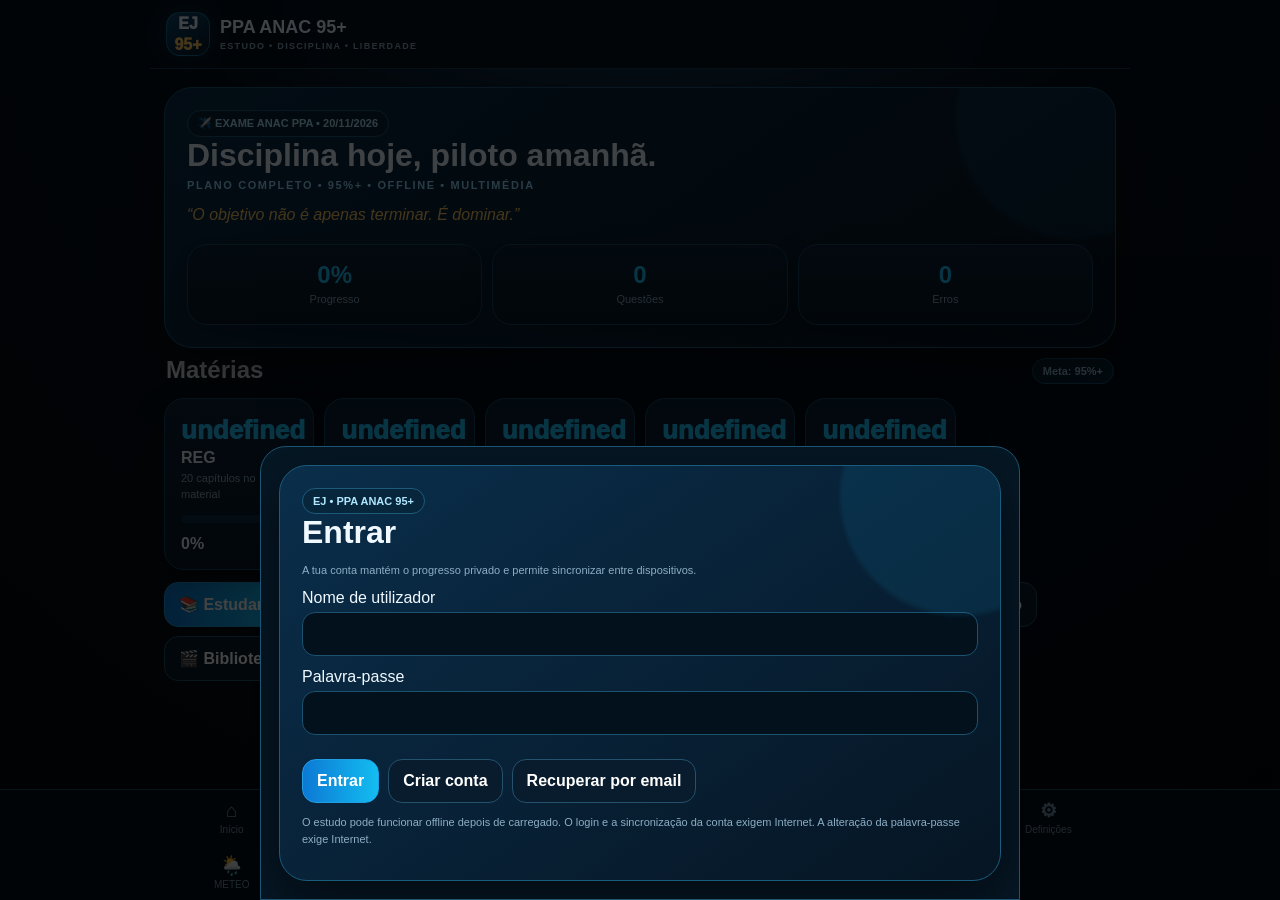
==== index.html @ fad10b69 "Add files via upload" ====
<!doctype html><html lang="pt-PT"><head><meta charset="utf-8"><meta name="viewport" content="width=device-width,initial-scale=1,viewport-fit=cover"><meta name="theme-color" content="#061524"><meta name="apple-mobile-web-app-capable" content="yes"><meta name="apple-mobile-web-app-status-bar-style" content="black-translucent"><meta name="apple-mobile-web-app-title" content="PPA ANAC 95+"><link rel="manifest" href="manifest.json"><link rel="apple-touch-icon" href="ejsplash.png"><title>PPA ANAC 95+ — MAX R2</title><style>
:root{--bg:#04111d;--panel:#071b2c;--panel2:#0a2439;--line:#174766;--text:#eff9ff;--muted:#8daec4;--cyan:#20c8ff;--blue:#1684ff;--gold:#ffca63;--green:#65f0a4;--red:#ff7b7b;--shadow:0 18px 55px #0008}*{box-sizing:border-box}body{margin:0;background:radial-gradient(circle at 50% -10%,#123b5d 0,#04111d 42%,#02070c 100%);color:var(--text);font-family:-apple-system,BlinkMacSystemFont,"SF Pro Display","Segoe UI",sans-serif}button,input,textarea,select{font:inherit}button{cursor:pointer}.app{max-width:980px;margin:auto;padding-bottom:90px}header{position:sticky;top:0;z-index:30;background:#04111ded;backdrop-filter:blur(18px);border-bottom:1px solid #123c58;padding:12px 16px;display:flex;align-items:center;gap:12px}.brand{display:flex;align-items:center;gap:10px}.logo{width:44px;height:44px;border-radius:14px;background:linear-gradient(145deg,#0c4a75,#061725);border:1px solid #28c7ff66;display:grid;place-items:center;font-weight:950;box-shadow:0 0 25px #18bfff22}.logo span{color:var(--gold)}.brand h1{font-size:18px;margin:0}.brand p{font-size:9px;color:var(--muted);letter-spacing:1.3px;margin:3px 0 0;font-weight:800}.account{margin-left:auto;text-align:right;font-size:11px;color:#9bdfff}.screen{display:none;padding:18px 14px}.screen.active{display:block}.hero{border:1px solid #1a5c7c;border-radius:28px;overflow:hidden;background:linear-gradient(145deg,#0a2e4b,#061523);box-shadow:var(--shadow);padding:22px;position:relative}.hero:after{content:"";position:absolute;width:240px;height:240px;right:-80px;top:-90px;border-radius:50%;background:#19bfff18;filter:blur(2px)}.hero h2{font-size:32px;margin:0 0 5px}.hero .sub{color:#9bdfff;letter-spacing:1.6px;font-weight:800;font-size:11px}.quote{color:var(--gold);font-style:italic;margin-top:15px}.grid{display:grid;grid-template-columns:repeat(2,1fr);gap:12px;margin-top:14px}.grid5{display:grid;grid-template-columns:repeat(6,1fr);gap:10px;margin-top:14px}.card{background:linear-gradient(180deg,#0a2236,#071827);border:1px solid var(--line);border-radius:20px;padding:16px;box-shadow:0 10px 30px #0004}.subjectCard{min-height:150px;position:relative;overflow:hidden}.subjectCard .code{font-size:26px;font-weight:950;color:var(--cyan)}.subjectCard h3{margin:3px 0;font-size:16px}.small{font-size:11px;color:var(--muted);line-height:1.5}.progress{height:8px;background:#0c2d43;border-radius:10px;overflow:hidden;margin:12px 0}.progress i{display:block;height:100%;background:linear-gradient(90deg,var(--blue),var(--cyan));border-radius:10px}.btn{border:1px solid #219ee4;background:linear-gradient(90deg,#0c79d4,#13bdf1);color:white;border-radius:14px;padding:12px 14px;font-weight:900}.btn.alt{background:#081c2d;border-color:#24516c}.btn.gold{background:linear-gradient(90deg,#a96b10,#ffca63);color:#1a1306;border:0}.actions{display:flex;flex-wrap:wrap;gap:9px;margin-top:12px}.sectionTitle{display:flex;justify-content:space-between;align-items:end;margin:8px 2px 12px}.sectionTitle h2{margin:0;font-size:24px}.pill{display:inline-flex;align-items:center;gap:6px;padding:6px 10px;border-radius:999px;background:#08263b;border:1px solid #1c5a7a;color:#aee7ff;font-size:11px;font-weight:900}.chapter{display:flex;align-items:center;gap:12px;justify-content:space-between}.chapter .num{width:40px;height:40px;border-radius:13px;background:#092e47;color:var(--cyan);display:grid;place-items:center;font-weight:950}.locked{opacity:.5}.mastered{border-color:#2e9e72}.media{margin-top:14px}.diagram{width:100%;height:auto;display:block;border-radius:18px}.mediaTools{display:flex;gap:8px;flex-wrap:wrap;margin-top:9px}.contentText{line-height:1.65;color:#d9edf8;font-size:14px}.bullet{padding-left:20px}.qcard{background:#061a2a;border:1px solid #1d5977;border-radius:22px;padding:18px;box-shadow:var(--shadow)}.qmeta{display:flex;justify-content:space-between;gap:8px;flex-wrap:wrap;color:#91cfee;font-size:11px}.qtext{font-size:20px;line-height:1.4;font-weight:800;margin:18px 0}.option{width:100%;text-align:left;background:#071d2f;color:#e8f7ff;border:1px solid #174c68;border-radius:14px;padding:14px;margin:7px 0}.option.selected{border-color:var(--cyan);background:#0a3651}.option.correct{border-color:var(--green);background:#0a3928}.option.wrong{border-color:var(--red);background:#3b171c}.feedback{margin-top:13px;padding:13px;border-radius:14px;background:#082235;border-left:4px solid var(--cyan);line-height:1.55}.result{text-align:center;padding:25px}.score{font-size:48px;font-weight:950;color:var(--cyan)}.error{border-left:4px solid var(--red)}.success{border-left:4px solid var(--green)}.calendar{display:grid;grid-template-columns:repeat(7,1fr);gap:5px}.day{padding:9px 4px;border-radius:10px;background:#071c2d;border:1px solid #123b54;text-align:center;font-size:11px}.day.has{border-color:#1684ff}.day.final{border-color:var(--gold)}.statsGrid{display:grid;grid-template-columns:repeat(3,1fr);gap:10px}.stat{text-align:center}.stat b{font-size:24px;display:block;color:var(--cyan)}nav{position:fixed;bottom:0;left:0;right:0;z-index:50;background:#03101beF;border-top:1px solid #164764;backdrop-filter:blur(20px)}.navinner{max-width:980px;margin:auto;display:grid;grid-template-columns:repeat(6,1fr)}nav button{background:none;border:0;color:#7698ad;padding:9px 4px 10px;font-size:10px}nav button b{display:block;font-size:19px;margin-bottom:2px}nav button.active{color:var(--cyan)}.modal{position:fixed;inset:0;background:#000b;z-index:100;display:none;align-items:end;justify-content:center}.modal.show{display:flex}.sheet{width:min(760px,100%);max-height:90vh;overflow:auto;background:#061725;border:1px solid #1b5573;border-radius:26px 26px 0 0;padding:18px}input,textarea,select{width:100%;background:#03111d;border:1px solid #1a5270;color:#fff;border-radius:13px;padding:12px;margin:5px 0 12px}.notice{padding:12px;border-radius:14px;background:#09283d;border:1px solid #1a5675;color:#aee5ff;font-size:12px;line-height:1.5}.toast{position:fixed;top:72px;left:50%;transform:translateX(-50%);background:#071b2c;border:1px solid #2a87b1;color:#fff;padding:11px 14px;border-radius:13px;z-index:200;display:none}.toast.show{display:block}@media(max-width:700px){.grid5{grid-template-columns:repeat(2,1fr)}.hero h2{font-size:27px}.qtext{font-size:18px}.statsGrid{grid-template-columns:repeat(2,1fr)}}@media(min-width:900px){.grid{grid-template-columns:repeat(3,1fr)}}
</style></head><body><div id="toast" class="toast"></div><div class="app" id="app"><header><div class="brand"><div class="logo">EJ<br><span>95+</span></div><div><h1>PPA ANAC 95+</h1><p>ESTUDO • DISCIPLINA • LIBERDADE</p></div></div><div class="account" id="account"></div></header>
<main>
<section id="home" class="screen active"><div class="hero"><div class="pill">✈️ EXAME ANAC PPA • 20/11/2026</div><h2>Disciplina hoje, piloto amanhã.</h2><div class="sub">PLANO COMPLETO • 95%+ • OFFLINE • MULTIMÉDIA</div><div class="quote">“O objetivo não é apenas terminar. É dominar.”</div><div class="statsGrid" style="margin-top:20px"><div class="card stat"><b id="overall">0%</b><span class="small">Progresso</span></div><div class="card stat"><b id="answered">0</b><span class="small">Questões</span></div><div class="card stat"><b id="errorsCount">0</b><span class="small">Erros</span></div></div></div><div class="sectionTitle"><h2>Matérias</h2><span class="pill">Meta: 95%+</span></div><div id="subjectHome" class="grid5"></div><div class="actions"><button class="btn" onclick="go('subjects')">📚 Estudar</button><button class="btn" onclick="go('simulations')">📝 Simulados</button><button class="btn alt" onclick="go('errors')">❌ Meus Erros</button><button class="btn alt" onclick="go('calendar')">📅 Calendário</button><button class="btn gold" onclick="go('final')">🏁 Reta Final</button><button class="btn alt" onclick="go('meteo')">🌦️ METEO ao vivo</button><button class="btn alt" onclick="go('mediaLib')">🎬 Biblioteca audiovisual</button><button class="btn alt" onclick="go('bankAudit')">🧠 Banco Inteligente</button></div></section>
<section id="subjects" class="screen"><div class="sectionTitle"><h2>Matérias</h2><span class="pill">95% para desbloquear</span></div><div id="subjectList" class="grid"></div></section>
<section id="chapters" class="screen"><div class="sectionTitle"><div><button class="btn alt" onclick="go('subjects')">← Matérias</button><h2 id="chapTitle" style="margin-top:12px"></h2></div><span id="chapScore" class="pill"></span></div><div id="chapterList" class="list"></div></section>
<section id="study" class="screen"><div class="sectionTitle"><div><button class="btn alt" onclick="go('chapters')">← Capítulos</button><h2 id="studyTitle" style="margin-top:12px"></h2><div id="studySub" class="small"></div></div><span class="pill">ESTUDO</span></div><div class="card"><div id="studyContent" class="contentText"></div><div id="studyMedia" class="media"></div><div class="actions"><button class="btn" onclick="speakStudy()">🔊 Ouvir resumo</button><button class="btn alt" onclick="stopSpeak()">⏹ Parar áudio</button><button class="btn alt" onclick="videoSearch()">🎥 Vídeos explicativos</button></div><div class="notice" style="margin-top:12px">O modo audiovisual usa esquemas visuais incorporados e leitura em voz alta do resumo. Os vídeos externos requerem internet; o conteúdo visual e o áudio do resumo funcionam offline no navegador.</div></div><div class="actions"><button class="btn" onclick="startPhase('memory')">🧠 Iniciar 50 — Memorização</button></div></section>
<section id="quiz" class="screen"><div class="sectionTitle"><div><button class="btn alt" onclick="go('study')">← Conteúdo</button><h2 id="quizTitle" style="margin-top:12px"></h2></div><span id="quizMeta" class="pill"></span></div><div class="qcard"><div class="qmeta"><span id="qtopic"></span><span id="qtimer"></span></div><div id="qtext" class="qtext"></div><div id="options"></div><div id="feedback"></div><div class="actions"><button id="answerBtn" class="btn" onclick="answerQuestion()">Responder</button><button class="btn alt" onclick="skipQuestion()">Pular</button></div></div></section>
<section id="simulations" class="screen"><div class="sectionTitle"><h2>Simulados</h2><span class="pill">ANAC 2026</span></div><div class="grid"><div class="card"><h3>Treino Final 95+</h3><p class="small">20 questões mistas • 4 por matéria • dificuldade máxima • cronómetros intensivos definidos no seu plano.</p><ul class="small"><li>MET — 20 min</li><li>CT — 15 min</li><li>TV — 15 min</li><li>NAV — 30 min</li><li>REG — 15 min</li></ul><button class="btn" onclick="startSimulation()">Iniciar treino 20</button></div><div class="card"><h3>🛫 Prova completa PPA</h3><p class="small">100 questões únicas quando o banco permitir • 20 REG + 20 MET + 20 NAV + 20 TV + 20 CT.</p><ul class="small"><li>REG — 30 min</li><li>MET — 30 min</li><li>NAV — 60 min</li><li>TV — 30 min</li><li>CT — 30 min</li></ul><button class="btn gold" onclick="startOfficialSimulation()">Iniciar prova completa</button></div><div class="card"><h3>Simulado por matéria</h3><p class="small">Escolha uma matéria e faça 20, 50 ou 100 questões do banco disponível.</p><button class="btn alt" onclick="go('subjects')">Escolher matéria</button></div><div class="card"><h3>Revisão dos erros</h3><p class="small">Treino dirigido pelos erros guardados.</p><button class="btn alt" onclick="startErrorReview()">Revisar erros</button></div></div><div id="simResult" class="card" style="margin-top:12px"></div></section>
<section id="errors" class="screen"><div class="sectionTitle"><h2>Meus Erros</h2><span class="pill" id="errPill"></span></div><div id="errorList" class="list"></div></section>
<section id="progress" class="screen"><div class="sectionTitle"><h2>Meu Progresso</h2><span class="pill">95%+</span></div><div class="card"><div class="score" id="progScore">0%</div><div class="small">Progresso médio das fases concluídas</div><div id="progressList" style="margin-top:15px"></div></div></section>
<section id="calendar" class="screen"><div class="sectionTitle"><h2>Calendário de Estudos</h2><span class="pill">09/09 → 20/11</span></div><div class="card"><div class="small">Plano incorporado até 10/11. De 01/11 a 19/11: apenas simulados mistos, dificuldade máxima e revisão de erros. Exame: 20/11/2026.</div><div id="calendarGrid" class="calendar" style="margin-top:14px"></div><div id="eventList" class="list" style="margin-top:14px"></div><div class="actions"><button class="btn" onclick="downloadICS()">📅 Descarregar calendário .ics</button></div></div></section>
<section id="final" class="screen"><div class="hero"><div class="pill">🏁 01/11/2026 → 19/11/2026</div><h2>Modo Reta Final</h2><p class="contentText">A partir de 1 de novembro, o aplicativo bloqueia novos capítulos e concentra o treino em simulados mistos e nos erros.</p><div class="grid"><div class="card"><b>20</b><div class="small">questões por simulado</div></div><div class="card"><b>5</b><div class="small">matérias</div></div><div class="card"><b>95%+</b><div class="small">meta</div></div></div><div class="actions"><button class="btn gold" onclick="startSimulation()">Iniciar simulado difícil</button></div></div></section>
<section id="notes" class="screen"><div class="sectionTitle"><h2>Notas e Favoritos</h2><button class="btn" onclick="addNote()">＋ Nota</button></div><div id="notesList" class="list"></div></section><section id="settings" class="screen"><div class="sectionTitle"><h2>Definições</h2></div><div class="card"><h3>Conta</h3><div id="accountInfo" class="small"></div><div class="actions"><button class="btn alt" onclick="syncNow()">☁️ Sincronizar agora</button><button class="btn alt" onclick="logout()">Sair</button></div><hr style="border-color:#174766;margin:18px 0"><h3>Dados locais</h3><div class="actions"><button class="btn alt" onclick="exportBackup()">⬇️ Exportar progresso</button><button class="btn alt" onclick="importBackup()">⬆️ Importar progresso</button><button class="btn alt" onclick="resetLocal()">♻️ Reiniciar local</button></div><hr style="border-color:#174766;margin:18px 0"><h3>Áudio e acessibilidade</h3><p class="small">O áudio usa a síntese de voz do próprio iPhone/iPad e não exige internet.</p></div></section>
<section id="about" class="screen"><div class="hero"><h2>PPA ANAC 95+</h2><div class="sub">ESTUDO • DISCIPLINA • LIBERDADE</div><p class="contentText">Aplicação de preparação para o exame de Piloto Privado ANAC, baseada no material de estudo fornecido no projeto. Não é uma aplicação oficial da ANAC.</p><p class="quote">“Disciplina hoje, piloto amanhã.”</p></div></section>
<section id="bankAudit" class="screen"><div class="sectionTitle"><div><h2>🧠 Banco Inteligente</h2><div class="small">Qualidade, cobertura e domínio por matéria/capítulo</div></div><span class="pill">R3</span></div><div id="bankAuditBody"></div></section><section id="meteo" class="screen"><div class="sectionTitle"><div><h2>🌦️ METEO AO VIVO</h2><div class="small">METAR • TAF • SIGMET • AIRMET/G-AIRMET • dados aeronáuticos</div></div><span id="meteoStatus" class="pill">Ainda não atualizado</span></div><div class="card"><div class="actions"><button class="btn" onclick="refreshMeteo()">🔄 Atualizar dados</button><button class="btn alt" onclick="useCachedMeteo()">📦 Usar último cache</button><button class="btn gold" onclick="startLiveMeteoQuiz()">🧪 Simulado METEO atual</button></div><p id="meteoUpdated" class="small" style="margin-top:12px"></p><div class="notice">Quando online, a aplicação consulta uma camada segura de servidor. Quando offline, usa apenas o último conjunto guardado e identifica-o como cache. A cobertura de AIRMET varia por região.</div></div><div id="meteoCards" class="grid"></div></section><section id="mediaLib" class="screen"><div class="sectionTitle"><div><h2>🎬 Biblioteca audiovisual</h2><div class="small">Imagens, diagramas, áudio e fontes aeronáuticas online</div></div><span class="pill">Por capítulo</span></div><div class="card"><h3>🔊 Áudio das aulas</h3><p class="small">A leitura usa a voz do iPhone/iPad e funciona sem Internet.</p><div class="actions"><button class="btn" onclick="speakStudy()">▶️ Ouvir capítulo atual</button><button class="btn alt" onclick="stopSpeak()">⏹ Parar</button></div></div><div id="mediaLibraryList" class="grid"></div></section></main><nav><div class="navinner"><button data-nav="home" onclick="go('home')"><b>⌂</b>Início</button><button data-nav="subjects" onclick="go('subjects')"><b>📚</b>Estudo</button><button data-nav="simulations" onclick="go('simulations')"><b>📝</b>Simulados</button><button data-nav="progress" onclick="go('progress')"><b>📊</b>Progresso</button><button data-nav="notes" onclick="go('notes')"><b>☆</b>Notas</button><button data-nav="settings" onclick="go('settings')"><b>⚙</b>Definições</button><button data-nav="meteo" onclick="go('meteo')"><b>🌦️</b>METEO</button><button data-nav="mediaLib" onclick="go('mediaLib')"><b>🎬</b>Média</button></div></nav></div>
<div id="auth" class="modal show"><div class="sheet"><div class="hero"><div class="pill">EJ • PPA ANAC 95+</div><h2 id="authTitle">Entrar</h2><p class="small">A tua conta mantém o progresso privado e permite sincronizar entre dispositivos.</p><label>Nome de utilizador</label><input id="username" autocomplete="username"><label>Palavra-passe</label><input id="password" type="password" autocomplete="current-password"><div id="emailWrap" style="display:none"><label>Email</label><input id="email" type="email" autocomplete="email"></div><div id="authMsg" class="notice" style="display:none"></div><div class="actions"><button class="btn" onclick="authLogin()">Entrar</button><button class="btn alt" onclick="toggleCreate()">Criar conta</button><button class="btn alt" onclick="recoverEmail()">Recuperar por email</button></div><p class="small">O estudo pode funcionar offline depois de carregado. O login e a sincronização da conta exigem Internet. A alteração da palavra-passe exige Internet.</p></div></div></div>
<script>
const DATA={"version":5,"questions":[{"id":"REG-REV-0001","subject":"Regulamentação","chapter":0,"topic":"ATS","text":"O objetivo dos serviços de tráfego aéreo é:","options":["aumentar o consumo de combustível","substituir a meteorologia","eliminar comunicações","obter um fluxo seguro, rápido e ordenado do tráfego aéreo"],"correctIndex":3,"explanation":"Resposta correta: obter um fluxo seguro, rápido e ordenado do tráfego aéreo.","difficulty":1,"isCalculation":false,"source":"Banco original de treino — revisão dos conteúdos PPA estudados; não é questão oficial nem vazada.","bank":"normal"},{"id":"REG-REV-0002","subject":"Regulamentação","chapter":0,"topic":"TWR","text":"A torre de controle de aeródromo presta, nas suas áreas de responsabilidade, assinale a alternativa correta:","options":["somente AIS","somente manutenção","somente meteorologia","ATC, FIS e serviço de alerta"],"correctIndex":3,"explanation":"Resposta correta: ATC, FIS e serviço de alerta.","difficulty":2,"isCalculation":false,"source":"Banco original de treino — revisão dos conteúdos PPA estudados; não é questão oficial nem vazada.","bank":"normal"},{"id":"REG-REV-0003","subject":"Regulamentação","chapter":0,"topic":"FIS","text":"O serviço de informação de voo tem como finalidade principal. Qual opção completa corretamente a afirmação?","options":["determinar o peso da aeronave","autorizar todas as operações","fornecer informações úteis à segurança, regularidade e eficiência dos voos","substituir o controle de tráfego"],"correctIndex":2,"explanation":"Resposta correta: fornecer informações úteis à segurança, regularidade e eficiência dos voos.","difficulty":3,"isCalculation":false,"source":"Banco original de treino — revisão dos conteúdos PPA estudados; não é questão oficial nem vazada.","bank":"normal"},{"id":"REG-REV-0004","subject":"Regulamentação","chapter":0,"topic":"Alerta","text":"O serviço de alerta está relacionado principalmente; escolha a opção correta.","options":["à assistência aos serviços de busca e salvamento quando necessária","à emissão de cartas","ao cálculo de combustível","à manutenção do motor"],"correctIndex":0,"explanation":"Resposta correta: à assistência aos serviços de busca e salvamento quando necessária.","difficulty":4,"isCalculation":false,"source":"Banco original de treino — revisão dos conteúdos PPA estudados; não é questão oficial nem vazada.","bank":"normal"},{"id":"REG-REV-0005","subject":"Regulamentação","chapter":0,"topic":"Prioridade","text":"Uma autorização de controle de tráfego aéreo deve ser cumprida:","options":["de acordo com a autorização recebida, salvo situação que exija ação imediata para segurança","apenas após pouso","somente se houver vento","somente se conveniente"],"correctIndex":0,"explanation":"Resposta correta: de acordo com a autorização recebida, salvo situação que exija ação imediata para segurança.","difficulty":5,"isCalculation":false,"source":"Banco original de treino — revisão dos conteúdos PPA estudados; não é questão oficial nem vazada.","bank":"normal"},{"id":"REG-REV-0006","subject":"Regulamentação","chapter":0,"topic":"Comunicação","text":"A comunicação aeronáutica deve ser, assinale a alternativa correta:","options":["opcional","clara, concisa e padronizada","longa e informal","substituída por gestos sempre"],"correctIndex":1,"explanation":"Resposta correta: clara, concisa e padronizada.","difficulty":1,"isCalculation":false,"source":"Banco original de treino — revisão dos conteúdos PPA estudados; não é questão oficial nem vazada.","bank":"normal"},{"id":"REG-REV-0007","subject":"Regulamentação","chapter":0,"topic":"Aeródromo","text":"As TWR atuam no aeródromo e em suas vizinhanças para. Qual opção completa corretamente a afirmação?","options":["controlar o clima global","fazer manutenção","proporcionar fluxo seguro, rápido e ordenado","calcular o peso"],"correctIndex":2,"explanation":"Resposta correta: proporcionar fluxo seguro, rápido e ordenado.","difficulty":2,"isCalculation":false,"source":"Banco original de treino — revisão dos conteúdos PPA estudados; não é questão oficial nem vazada.","bank":"normal"},{"id":"REG-REV-0008","subject":"Regulamentação","chapter":0,"topic":"Separação","text":"A separação entre aeronaves tem como objetivo; escolha a opção correta.","options":["reduzir o risco de conflito entre tráfegos","reduzir altitude de todos","aumentar velocidade","eliminar rádio"],"correctIndex":0,"explanation":"Resposta correta: reduzir o risco de conflito entre tráfegos.","difficulty":3,"isCalculation":false,"source":"Banco original de treino — revisão dos conteúdos PPA estudados; não é questão oficial nem vazada.","bank":"normal"},{"id":"REG-REV-0009","subject":"Regulamentação","chapter":0,"topic":"Piloto","text":"Ao receber uma instrução ATC, o piloto deve:","options":["repeti-la somente depois do pouso","compreender e cumprir a instrução ou comunicar impossibilidade","ignorá-la sempre","alterá-la sem aviso"],"correctIndex":1,"explanation":"Resposta correta: compreender e cumprir a instrução ou comunicar impossibilidade.","difficulty":4,"isCalculation":false,"source":"Banco original de treino — revisão dos conteúdos PPA estudados; não é questão oficial nem vazada.","bank":"normal"},{"id":"REG-REV-0010","subject":"Regulamentação","chapter":0,"topic":"Emergência","text":"Em uma situação de emergência, a prioridade operacional é, assinale a alternativa correta:","options":["pontualidade","manutenção preventiva","a segurança do voo e das pessoas","economia de combustível"],"correctIndex":2,"explanation":"Resposta correta: a segurança do voo e das pessoas.","difficulty":5,"isCalculation":false,"source":"Banco original de treino — revisão dos conteúdos PPA estudados; não é questão oficial nem vazada.","bank":"normal"},{"id":"REG-REV-0011","subject":"Regulamentação","chapter":0,"topic":"ATS","text":"O objetivo dos serviços de tráfego aéreo é. Qual opção completa corretamente a afirmação?","options":["aumentar o consumo de combustível","substituir a meteorologia","obter um fluxo seguro, rápido e ordenado do tráfego aéreo","eliminar comunicações"],"correctIndex":2,"explanation":"Resposta correta: obter um fluxo seguro, rápido e ordenado do tráfego aéreo.","difficulty":1,"isCalculation":false,"source":"Banco original de treino — revisão dos conteúdos PPA estudados; não é questão oficial nem vazada.","bank":"normal"},{"id":"REG-REV-0012","subject":"Regulamentação","chapter":0,"topic":"TWR","text":"A torre de controle de aeródromo presta, nas suas áreas de responsabilidade; escolha a opção correta.","options":["somente manutenção","somente meteorologia","somente AIS","ATC, FIS e serviço de alerta"],"correctIndex":3,"explanation":"Resposta correta: ATC, FIS e serviço de alerta.","difficulty":2,"isCalculation":false,"source":"Banco original de treino — revisão dos conteúdos PPA estudados; não é questão oficial nem vazada.","bank":"normal"},{"id":"REG-REV-0013","subject":"Regulamentação","chapter":0,"topic":"FIS","text":"O serviço de informação de voo tem como finalidade principal:","options":["autorizar todas as operações","determinar o peso da aeronave","fornecer informações úteis à segurança, regularidade e eficiência dos voos","substituir o controle de tráfego"],"correctIndex":2,"explanation":"Resposta correta: fornecer informações úteis à segurança, regularidade e eficiência dos voos.","difficulty":3,"isCalculation":false,"source":"Banco original de treino — revisão dos conteúdos PPA estudados; não é questão oficial nem vazada.","bank":"normal"},{"id":"REG-REV-0014","subject":"Regulamentação","chapter":0,"topic":"Alerta","text":"O serviço de alerta está relacionado principalmente, assinale a alternativa correta:","options":["ao cálculo de combustível","à assistência aos serviços de busca e salvamento quando necessária","à manutenção do motor","à emissão de cartas"],"correctIndex":1,"explanation":"Resposta correta: à assistência aos serviços de busca e salvamento quando necessária.","difficulty":4,"isCalculation":false,"source":"Banco original de treino — revisão dos conteúdos PPA estudados; não é questão oficial nem vazada.","bank":"normal"},{"id":"REG-REV-0015","subject":"Regulamentação","chapter":0,"topic":"Prioridade","text":"Uma autorização de controle de tráfego aéreo deve ser cumprida. Qual opção completa corretamente a afirmação?","options":["somente se houver vento","somente se conveniente","apenas após pouso","de acordo com a autorização recebida, salvo situação que exija ação imediata para segurança"],"correctIndex":3,"explanation":"Resposta correta: de acordo com a autorização recebida, salvo situação que exija ação imediata para segurança.","difficulty":5,"isCalculation":false,"source":"Banco original de treino — revisão dos conteúdos PPA estudados; não é questão oficial nem vazada.","bank":"normal"},{"id":"REG-REV-0016","subject":"Regulamentação","chapter":0,"topic":"Comunicação","text":"A comunicação aeronáutica deve ser; escolha a opção correta.","options":["longa e informal","opcional","substituída por gestos sempre","clara, concisa e padronizada"],"correctIndex":3,"explanation":"Resposta correta: clara, concisa e padronizada.","difficulty":1,"isCalculation":false,"source":"Banco original de treino — revisão dos conteúdos PPA estudados; não é questão oficial nem vazada.","bank":"normal"},{"id":"REG-REV-0017","subject":"Regulamentação","chapter":0,"topic":"Aeródromo","text":"As TWR atuam no aeródromo e em suas vizinhanças para:","options":["calcular o peso","controlar o clima global","proporcionar fluxo seguro, rápido e ordenado","fazer manutenção"],"correctIndex":2,"explanation":"Resposta correta: proporcionar fluxo seguro, rápido e ordenado.","difficulty":2,"isCalculation":false,"source":"Banco original de treino — revisão dos conteúdos PPA estudados; não é questão oficial nem vazada.","bank":"normal"},{"id":"REG-REV-0018","subject":"Regulamentação","chapter":0,"topic":"Separação","text":"A separação entre aeronaves tem como objetivo, assinale a alternativa correta:","options":["aumentar velocidade","reduzir altitude de todos","eliminar rádio","reduzir o risco de conflito entre tráfegos"],"correctIndex":3,"explanation":"Resposta correta: reduzir o risco de conflito entre tráfegos.","difficulty":3,"isCalculation":false,"source":"Banco original de treino — revisão dos conteúdos PPA estudados; não é questão oficial nem vazada.","bank":"normal"},{"id":"REG-REV-0019","subject":"Regulamentação","chapter":0,"topic":"Piloto","text":"Ao receber uma instrução ATC, o piloto deve. Qual opção completa corretamente a afirmação?","options":["ignorá-la sempre","compreender e cumprir a instrução ou comunicar impossibilidade","alterá-la sem aviso","repeti-la somente depois do pouso"],"correctIndex":1,"explanation":"Resposta correta: compreender e cumprir a instrução ou comunicar impossibilidade.","difficulty":4,"isCalculation":false,"source":"Banco original de treino — revisão dos conteúdos PPA estudados; não é questão oficial nem vazada.","bank":"normal"},{"id":"REG-REV-0020","subject":"Regulamentação","chapter":0,"topic":"Emergência","text":"Em uma situação de emergência, a prioridade operacional é; escolha a opção correta.","options":["a segurança do voo e das pessoas","pontualidade","manutenção preventiva","economia de combustível"],"correctIndex":0,"explanation":"Resposta correta: a segurança do voo e das pessoas.","difficulty":5,"isCalculation":false,"source":"Banco original de treino — revisão dos conteúdos PPA estudados; não é questão oficial nem vazada.","bank":"normal"},{"id":"REG-REV-0021","subject":"Regulamentação","chapter":0,"topic":"ATS","text":"O objetivo dos serviços de tráfego aéreo é:","options":["substituir a meteorologia","eliminar comunicações","obter um fluxo seguro, rápido e ordenado do tráfego aéreo","aumentar o consumo de combustível"],"correctIndex":2,"explanation":"Resposta correta: obter um fluxo seguro, rápido e ordenado do tráfego aéreo.","difficulty":1,"isCalculation":false,"source":"Banco original de treino — revisão dos conteúdos PPA estudados; não é questão oficial nem vazada.","bank":"normal"},{"id":"REG-REV-0022","subject":"Regulamentação","chapter":0,"topic":"TWR","text":"A torre de controle de aeródromo presta, nas suas áreas de responsabilidade, assinale a alternativa correta:","options":["ATC, FIS e serviço de alerta","somente meteorologia","somente manutenção","somente AIS"],"correctIndex":0,"explanation":"Resposta correta: ATC, FIS e serviço de alerta.","difficulty":2,"isCalculation":false,"source":"Banco original de treino — revisão dos conteúdos PPA estudados; não é questão oficial nem vazada.","bank":"normal"},{"id":"REG-REV-0023","subject":"Regulamentação","chapter":0,"topic":"FIS","text":"O serviço de informação de voo tem como finalidade principal. Qual opção completa corretamente a afirmação?","options":["fornecer informações úteis à segurança, regularidade e eficiência dos voos","determinar o peso da aeronave","autorizar todas as operações","substituir o controle de tráfego"],"correctIndex":0,"explanation":"Resposta correta: fornecer informações úteis à segurança, regularidade e eficiência dos voos.","difficulty":3,"isCalculation":false,"source":"Banco original de treino — revisão dos conteúdos PPA estudados; não é questão oficial nem vazada.","bank":"normal"},{"id":"REG-REV-0024","subject":"Regulamentação","chapter":0,"topic":"Alerta","text":"O serviço de alerta está relacionado principalmente; escolha a opção correta.","options":["à emissão de cartas","ao cálculo de combustível","à manutenção do motor","à assistência aos serviços de busca e salvamento quando necessária"],"correctIndex":3,"explanation":"Resposta correta: à assistência aos serviços de busca e salvamento quando necessária.","difficulty":4,"isCalculation":false,"source":"Banco original de treino — revisão dos conteúdos PPA estudados; não é questão oficial nem vazada.","bank":"normal"},{"id":"REG-REV-0025","subject":"Regulamentação","chapter":0,"topic":"Prioridade","text":"Uma autorização de controle de tráfego aéreo deve ser cumprida:","options":["apenas após pouso","de acordo com a autorização recebida, salvo situação que exija ação imediata para segurança","somente se conveniente","somente se houver vento"],"correctIndex":1,"explanation":"Resposta correta: de acordo com a autorização recebida, salvo situação que exija ação imediata para segurança.","difficulty":5,"isCalculation":false,"source":"Banco original de treino — revisão dos conteúdos PPA estudados; não é questão oficial nem vazada.","bank":"normal"},{"id":"REG-REV-0026","subject":"Regulamentação","chapter":0,"topic":"Comunicação","text":"A comunicação aeronáutica deve ser, assinale a alternativa correta:","options":["clara, concisa e padronizada","opcional","longa e informal","substituída por gestos sempre"],"correctIndex":0,"explanation":"Resposta correta: clara, concisa e padronizada.","difficulty":1,"isCalculation":false,"source":"Banco original de treino — revisão dos conteúdos PPA estudados; não é questão oficial nem vazada.","bank":"normal"},{"id":"REG-REV-0027","subject":"Regulamentação","chapter":0,"topic":"Aeródromo","text":"As TWR atuam no aeródromo e em suas vizinhanças para. Qual opção completa corretamente a afirmação?","options":["proporcionar fluxo seguro, rápido e ordenado","calcular o peso","controlar o clima global","fazer manutenção"],"correctIndex":0,"explanation":"Resposta correta: proporcionar fluxo seguro, rápido e ordenado.","difficulty":2,"isCalculation":false,"source":"Banco original de treino — revisão dos conteúdos PPA estudados; não é questão oficial nem vazada.","bank":"normal"},{"id":"REG-REV-0028","subject":"Regulamentação","chapter":0,"topic":"Separação","text":"A separação entre aeronaves tem como objetivo; escolha a opção correta.","options":["eliminar rádio","reduzir o risco de conflito entre tráfegos","aumentar velocidade","reduzir altitude de todos"],"correctIndex":1,"explanation":"Resposta correta: reduzir o risco de conflito entre tráfegos.","difficulty":3,"isCalculation":false,"source":"Banco original de treino — revisão dos conteúdos PPA estudados; não é questão oficial nem vazada.","bank":"normal"},{"id":"REG-REV-0029","subject":"Regulamentação","chapter":0,"topic":"Piloto","text":"Ao receber uma instrução ATC, o piloto deve:","options":["compreender e cumprir a instrução ou comunicar impossibilidade","ignorá-la sempre","alterá-la sem aviso","repeti-la somente depois do pouso"],"correctIndex":0,"explanation":"Resposta correta: compreender e cumprir a instrução ou comunicar impossibilidade.","difficulty":4,"isCalculation":false,"source":"Banco original de treino — revisão dos conteúdos PPA estudados; não é questão oficial nem vazada.","bank":"normal"},{"id":"REG-REV-0030","subject":"Regulamentação","chapter":0,"topic":"Emergência","text":"Em uma situação de emergência, a prioridade operacional é, assinale a alternativa correta:","options":["economia de combustível","a segurança do voo e das pessoas","pontualidade","manutenção preventiva"],"correctIndex":1,"explanation":"Resposta correta: a segurança do voo e das pessoas.","difficulty":5,"isCalculation":false,"source":"Banco original de treino — revisão dos conteúdos PPA estudados; não é questão oficial nem vazada.","bank":"normal"},{"id":"REG-REV-0031","subject":"Regulamentação","chapter":0,"topic":"ATS","text":"O objetivo dos serviços de tráfego aéreo é. Qual opção completa corretamente a afirmação?","options":["eliminar comunicações","substituir a meteorologia","obter um fluxo seguro, rápido e ordenado do tráfego aéreo","aumentar o consumo de combustível"],"correctIndex":2,"explanation":"Resposta correta: obter um fluxo seguro, rápido e ordenado do tráfego aéreo.","difficulty":1,"isCalculation":false,"source":"Banco original de treino — revisão dos conteúdos PPA estudados; não é questão oficial nem vazada.","bank":"normal"},{"id":"REG-REV-0032","subject":"Regulamentação","chapter":0,"topic":"TWR","text":"A torre de controle de aeródromo presta, nas suas áreas de responsabilidade; escolha a opção correta.","options":["somente manutenção","somente meteorologia","ATC, FIS e serviço de alerta","somente AIS"],"correctIndex":2,"explanation":"Resposta correta: ATC, FIS e serviço de alerta.","difficulty":2,"isCalculation":false,"source":"Banco original de treino — revisão dos conteúdos PPA estudados; não é questão oficial nem vazada.","bank":"normal"},{"id":"REG-REV-0033","subject":"Regulamentação","chapter":0,"topic":"FIS","text":"O serviço de informação de voo tem como finalidade principal:","options":["substituir o controle de tráfego","fornecer informações úteis à segurança, regularidade e eficiência dos voos","autorizar todas as operações","determinar o peso da aeronave"],"correctIndex":1,"explanation":"Resposta correta: fornecer informações úteis à segurança, regularidade e eficiência dos voos.","difficulty":3,"isCalculation":false,"source":"Banco original de treino — revisão dos conteúdos PPA estudados; não é questão oficial nem vazada.","bank":"normal"},{"id":"REG-REV-0034","subject":"Regulamentação","chapter":0,"topic":"Alerta","text":"O serviço de alerta está relacionado principalmente, assinale a alternativa correta:","options":["ao cálculo de combustível","à assistência aos serviços de busca e salvamento quando necessária","à manutenção do motor","à emissão de cartas"],"correctIndex":1,"explanation":"Resposta correta: à assistência aos serviços de busca e salvamento quando necessária.","difficulty":4,"isCalculation":false,"source":"Banco original de treino — revisão dos conteúdos PPA estudados; não é questão oficial nem vazada.","bank":"normal"},{"id":"REG-REV-0035","subject":"Regulamentação","chapter":0,"topic":"Prioridade","text":"Uma autorização de controle de tráfego aéreo deve ser cumprida. Qual opção completa corretamente a afirmação?","options":["apenas após pouso","somente se houver vento","somente se conveniente","de acordo com a autorização recebida, salvo situação que exija ação imediata para segurança"],"correctIndex":3,"explanation":"Resposta correta: de acordo com a autorização recebida, salvo situação que exija ação imediata para segurança.","difficulty":5,"isCalculation":false,"source":"Banco original de treino — revisão dos conteúdos PPA estudados; não é questão oficial nem vazada.","bank":"normal"},{"id":"REG-REV-0036","subject":"Regulamentação","chapter":0,"topic":"Comunicação","text":"A comunicação aeronáutica deve ser; escolha a opção correta.","options":["longa e informal","substituída por gestos sempre","clara, concisa e padronizada","opcional"],"correctIndex":2,"explanation":"Resposta correta: clara, concisa e padronizada.","difficulty":1,"isCalculation":false,"source":"Banco original de treino — revisão dos conteúdos PPA estudados; não é questão oficial nem vazada.","bank":"normal"},{"id":"REG-REV-0037","subject":"Regulamentação","chapter":0,"topic":"Aeródromo","text":"As TWR atuam no aeródromo e em suas vizinhanças para:","options":["controlar o clima global","fazer manutenção","proporcionar fluxo seguro, rápido e ordenado","calcular o peso"],"correctIndex":2,"explanation":"Resposta correta: proporcionar fluxo seguro, rápido e ordenado.","difficulty":2,"isCalculation":false,"source":"Banco original de treino — revisão dos conteúdos PPA estudados; não é questão oficial nem vazada.","bank":"normal"},{"id":"REG-REV-0038","subject":"Regulamentação","chapter":0,"topic":"Separação","text":"A separação entre aeronaves tem como objetivo, assinale a alternativa correta:","options":["reduzir o risco de conflito entre tráfegos","aumentar velocidade","reduzir altitude de todos","eliminar rádio"],"correctIndex":0,"explanation":"Resposta correta: reduzir o risco de conflito entre tráfegos.","difficulty":3,"isCalculation":false,"source":"Banco original de treino — revisão dos conteúdos PPA estudados; não é questão oficial nem vazada.","bank":"normal"},{"id":"REG-REV-0039","subject":"Regulamentação","chapter":0,"topic":"Piloto","text":"Ao receber uma instrução ATC, o piloto deve. Qual opção completa corretamente a afirmação?","options":["repeti-la somente depois do pouso","ignorá-la sempre","alterá-la sem aviso","compreender e cumprir a instrução ou comunicar impossibilidade"],"correctIndex":3,"explanation":"Resposta correta: compreender e cumprir a instrução ou comunicar impossibilidade.","difficulty":4,"isCalculation":false,"source":"Banco original de treino — revisão dos conteúdos PPA estudados; não é questão oficial nem vazada.","bank":"normal"},{"id":"REG-REV-0040","subject":"Regulamentação","chapter":0,"topic":"Emergência","text":"Em uma situação de emergência, a prioridade operacional é; escolha a opção correta.","options":["economia de combustível","manutenção preventiva","pontualidade","a segurança do voo e das pessoas"],"correctIndex":3,"explanation":"Resposta correta: a segurança do voo e das pessoas.","difficulty":5,"isCalculation":false,"source":"Banco original de treino — revisão dos conteúdos PPA estudados; não é questão oficial nem vazada.","bank":"normal"},{"id":"REG-REV-0041","subject":"Regulamentação","chapter":0,"topic":"ATS","text":"O objetivo dos serviços de tráfego aéreo é:","options":["eliminar comunicações","obter um fluxo seguro, rápido e ordenado do tráfego aéreo","aumentar o consumo de combustível","substituir a meteorologia"],"correctIndex":1,"explanation":"Resposta correta: obter um fluxo seguro, rápido e ordenado do tráfego aéreo.","difficulty":1,"isCalculation":false,"source":"Banco original de treino — revisão dos conteúdos PPA estudados; não é questão oficial nem vazada.","bank":"normal"},{"id":"REG-REV-0042","subject":"Regulamentação","chapter":0,"topic":"TWR","text":"A torre de controle de aeródromo presta, nas suas áreas de responsabilidade, assinale a alternativa correta:","options":["ATC, FIS e serviço de alerta","somente AIS","somente meteorologia","somente manutenção"],"correctIndex":0,"explanation":"Resposta correta: ATC, FIS e serviço de alerta.","difficulty":2,"isCalculation":false,"source":"Banco original de treino — revisão dos conteúdos PPA estudados; não é questão oficial nem vazada.","bank":"normal"},{"id":"REG-REV-0043","subject":"Regulamentação","chapter":0,"topic":"FIS","text":"O serviço de informação de voo tem como finalidade principal. Qual opção completa corretamente a afirmação?","options":["substituir o controle de tráfego","determinar o peso da aeronave","autorizar todas as operações","fornecer informações úteis à segurança, regularidade e eficiência dos voos"],"correctIndex":3,"explanation":"Resposta correta: fornecer informações úteis à segurança, regularidade e eficiência dos voos.","difficulty":3,"isCalculation":false,"source":"Banco original de treino — revisão dos conteúdos PPA estudados; não é questão oficial nem vazada.","bank":"normal"},{"id":"REG-REV-0044","subject":"Regulamentação","chapter":0,"topic":"Alerta","text":"O serviço de alerta está relacionado principalmente; escolha a opção correta.","options":["à assistência aos serviços de busca e salvamento quando necessária","à manutenção do motor","à emissão de cartas","ao cálculo de combustível"],"correctIndex":0,"explanation":"Resposta correta: à assistência aos serviços de busca e salvamento quando necessária.","difficulty":4,"isCalculation":false,"source":"Banco original de treino — revisão dos conteúdos PPA estudados; não é questão oficial nem vazada.","bank":"normal"},{"id":"REG-REV-0045","subject":"Regulamentação","chapter":0,"topic":"Prioridade","text":"Uma autorização de controle de tráfego aéreo deve ser cumprida:","options":["somente se houver vento","somente se conveniente","de acordo com a autorização recebida, salvo situação que exija ação imediata para segurança","apenas após pouso"],"correctIndex":2,"explanation":"Resposta correta: de acordo com a autorização recebida, salvo situação que exija ação imediata para segurança.","difficulty":5,"isCalculation":false,"source":"Banco original de treino — revisão dos conteúdos PPA estudados; não é questão oficial nem vazada.","bank":"normal"},{"id":"REG-REV-0046","subject":"Regulamentação","chapter":0,"topic":"Comunicação","text":"A comunicação aeronáutica deve ser, assinale a alternativa correta:","options":["opcional","clara, concisa e padronizada","substituída por gestos sempre","longa e informal"],"correctIndex":1,"explanation":"Resposta correta: clara, concisa e padronizada.","difficulty":1,"isCalculation":false,"source":"Banco original de treino — revisão dos conteúdos PPA estudados; não é questão oficial nem vazada.","bank":"normal"},{"id":"REG-REV-0047","subject":"Regulamentação","chapter":0,"topic":"Aeródromo","text":"As TWR atuam no aeródromo e em suas vizinhanças para. Qual opção completa corretamente a afirmação?","options":["proporcionar fluxo seguro, rápido e ordenado","calcular o peso","controlar o clima global","fazer manutenção"],"correctIndex":0,"explanation":"Resposta correta: proporcionar fluxo seguro, rápido e ordenado.","difficulty":2,"isCalculation":false,"source":"Banco original de treino — revisão dos conteúdos PPA estudados; não é questão oficial nem vazada.","bank":"normal"},{"id":"REG-REV-0048","subject":"Regulamentação","chapter":0,"topic":"Separação","text":"A separação entre aeronaves tem como objetivo; escolha a opção correta.","options":["reduzir altitude de todos","eliminar rádio","reduzir o risco de conflito entre tráfegos","aumentar velocidade"],"correctIndex":2,"explanation":"Resposta correta: reduzir o risco de conflito entre tráfegos.","difficulty":3,"isCalculation":false,"source":"Banco original de treino — revisão dos conteúdos PPA estudados; não é questão oficial nem vazada.","bank":"normal"},{"id":"REG-REV-0049","subject":"Regulamentação","chapter":0,"topic":"Piloto","text":"Ao receber uma instrução ATC, o piloto deve:","options":["ignorá-la sempre","repeti-la somente depois do pouso","alterá-la sem aviso","compreender e cumprir a instrução ou comunicar impossibilidade"],"correctIndex":3,"explanation":"Resposta correta: compreender e cumprir a instrução ou comunicar impossibilidade.","difficulty":4,"isCalculation":false,"source":"Banco original de treino — revisão dos conteúdos PPA estudados; não é questão oficial nem vazada.","bank":"normal"},{"id":"REG-REV-0050","subject":"Regulamentação","chapter":0,"topic":"Emergência","text":"Em uma situação de emergência, a prioridade operacional é, assinale a alternativa correta:","options":["pontualidade","a segurança do voo e das pessoas","economia de combustível","manutenção preventiva"],"correctIndex":1,"explanation":"Resposta correta: a segurança do voo e das pessoas.","difficulty":5,"isCalculation":false,"source":"Banco original de treino — revisão dos conteúdos PPA estudados; não é questão oficial nem vazada.","bank":"normal"},{"id":"REG-REV-0051","subject":"Regulamentação","chapter":0,"topic":"ATS","text":"O objetivo dos serviços de tráfego aéreo é. Qual opção completa corretamente a afirmação?","options":["substituir a meteorologia","obter um fluxo seguro, rápido e ordenado do tráfego aéreo","aumentar o consumo de combustível","eliminar comunicações"],"correctIndex":1,"explanation":"Resposta correta: obter um fluxo seguro, rápido e ordenado do tráfego aéreo.","difficulty":1,"isCalculation":false,"source":"Banco original de treino — revisão dos conteúdos PPA estudados; não é questão oficial nem vazada.","bank":"normal"},{"id":"REG-REV-0052","subject":"Regulamentação","chapter":0,"topic":"TWR","text":"A torre de controle de aeródromo presta, nas suas áreas de responsabilidade; escolha a opção correta.","options":["somente manutenção","somente meteorologia","ATC, FIS e serviço de alerta","somente AIS"],"correctIndex":2,"explanation":"Resposta correta: ATC, FIS e serviço de alerta.","difficulty":2,"isCalculation":false,"source":"Banco original de treino — revisão dos conteúdos PPA estudados; não é questão oficial nem vazada.","bank":"normal"},{"id":"REG-REV-0053","subject":"Regulamentação","chapter":0,"topic":"FIS","text":"O serviço de informação de voo tem como finalidade principal:","options":["autorizar todas as operações","substituir o controle de tráfego","fornecer informações úteis à segurança, regularidade e eficiência dos voos","determinar o peso da aeronave"],"correctIndex":2,"explanation":"Resposta correta: fornecer informações úteis à segurança, regularidade e eficiência dos voos.","difficulty":3,"isCalculation":false,"source":"Banco original de treino — revisão dos conteúdos PPA estudados; não é questão oficial nem vazada.","bank":"normal"},{"id":"REG-REV-0054","subject":"Regulamentação","chapter":0,"topic":"Alerta","text":"O serviço de alerta está relacionado principalmente, assinale a alternativa correta:","options":["à assistência aos serviços de busca e salvamento quando necessária","à emissão de cartas","à manutenção do motor","ao cálculo de combustível"],"correctIndex":0,"explanation":"Resposta correta: à assistência aos serviços de busca e salvamento quando necessária.","difficulty":4,"isCalculation":false,"source":"Banco original de treino — revisão dos conteúdos PPA estudados; não é questão oficial nem vazada.","bank":"normal"},{"id":"REG-REV-0055","subject":"Regulamentação","chapter":0,"topic":"Prioridade","text":"Uma autorização de controle de tráfego aéreo deve ser cumprida. Qual opção completa corretamente a afirmação?","options":["somente se houver vento","somente se conveniente","apenas após pouso","de acordo com a autorização recebida, salvo situação que exija ação imediata para segurança"],"correctIndex":3,"explanation":"Resposta correta: de acordo com a autorização recebida, salvo situação que exija ação imediata para segurança.","difficulty":5,"isCalculation":false,"source":"Banco original de treino — revisão dos conteúdos PPA estudados; não é questão oficial nem vazada.","bank":"normal"},{"id":"REG-REV-0056","subject":"Regulamentação","chapter":0,"topic":"Comunicação","text":"A comunicação aeronáutica deve ser; escolha a opção correta.","options":["clara, concisa e padronizada","longa e informal","substituída por gestos sempre","opcional"],"correctIndex":0,"explanation":"Resposta correta: clara, concisa e padronizada.","difficulty":1,"isCalculation":false,"source":"Banco original de treino — revisão dos conteúdos PPA estudados; não é questão oficial nem vazada.","bank":"normal"},{"id":"REG-REV-0057","subject":"Regulamentação","chapter":0,"topic":"Aeródromo","text":"As TWR atuam no aeródromo e em suas vizinhanças para:","options":["fazer manutenção","calcular o peso","controlar o clima global","proporcionar fluxo seguro, rápido e ordenado"],"correctIndex":3,"explanation":"Resposta correta: proporcionar fluxo seguro, rápido e ordenado.","difficulty":2,"isCalculation":false,"source":"Banco original de treino — revisão dos conteúdos PPA estudados; não é questão oficial nem vazada.","bank":"normal"},{"id":"REG-REV-0058","subject":"Regulamentação","chapter":0,"topic":"Separação","text":"A separação entre aeronaves tem como objetivo, assinale a alternativa correta:","options":["reduzir o risco de conflito entre tráfegos","aumentar velocidade","reduzir altitude de todos","eliminar rádio"],"correctIndex":0,"explanation":"Resposta correta: reduzir o risco de conflito entre tráfegos.","difficulty":3,"isCalculation":false,"source":"Banco original de treino — revisão dos conteúdos PPA estudados; não é questão oficial nem vazada.","bank":"normal"},{"id":"REG-REV-0059","subject":"Regulamentação","chapter":0,"topic":"Piloto","text":"Ao receber uma instrução ATC, o piloto deve. Qual opção completa corretamente a afirmação?","options":["ignorá-la sempre","compreender e cumprir a instrução ou comunicar impossibilidade","alterá-la sem aviso","repeti-la somente depois do pouso"],"correctIndex":1,"explanation":"Resposta correta: compreender e cumprir a instrução ou comunicar impossibilidade.","difficulty":4,"isCalculation":false,"source":"Banco original de treino — revisão dos conteúdos PPA estudados; não é questão oficial nem vazada.","bank":"normal"},{"id":"REG-REV-0060","subject":"Regulamentação","chapter":0,"topic":"Emergência","text":"Em uma situação de emergência, a prioridade operacional é; escolha a opção correta.","options":["a segurança do voo e das pessoas","economia de combustível","pontualidade","manutenção preventiva"],"correctIndex":0,"explanation":"Resposta correta: a segurança do voo e das pessoas.","difficulty":5,"isCalculation":false,"source":"Banco original de treino — revisão dos conteúdos PPA estudados; não é questão oficial nem vazada.","bank":"normal"},{"id":"REG-REV-0061","subject":"Regulamentação","chapter":0,"topic":"ATS","text":"O objetivo dos serviços de tráfego aéreo é:","options":["aumentar o consumo de combustível","substituir a meteorologia","eliminar comunicações","obter um fluxo seguro, rápido e ordenado do tráfego aéreo"],"correctIndex":3,"explanation":"Resposta correta: obter um fluxo seguro, rápido e ordenado do tráfego aéreo.","difficulty":1,"isCalculation":false,"source":"Banco original de treino — revisão dos conteúdos PPA estudados; não é questão oficial nem vazada.","bank":"normal"},{"id":"REG-REV-0062","subject":"Regulamentação","chapter":0,"topic":"TWR","text":"A torre de controle de aeródromo presta, nas suas áreas de responsabilidade, assinale a alternativa correta:","options":["somente meteorologia","somente manutenção","somente AIS","ATC, FIS e serviço de alerta"],"correctIndex":3,"explanation":"Resposta correta: ATC, FIS e serviço de alerta.","difficulty":2,"isCalculation":false,"source":"Banco original de treino — revisão dos conteúdos PPA estudados; não é questão oficial nem vazada.","bank":"normal"},{"id":"REG-REV-0063","subject":"Regulamentação","chapter":0,"topic":"FIS","text":"O serviço de informação de voo tem como finalidade principal. Qual opção completa corretamente a afirmação?","options":["substituir o controle de tráfego","fornecer informações úteis à segurança, regularidade e eficiência dos voos","autorizar todas as operações","determinar o peso da aeronave"],"correctIndex":1,"explanation":"Resposta correta: fornecer informações úteis à segurança, regularidade e eficiência dos voos.","difficulty":3,"isCalculation":false,"source":"Banco original de treino — revisão dos conteúdos PPA estudados; não é questão oficial nem vazada.","bank":"normal"},{"id":"REG-REV-0064","subject":"Regulamentação","chapter":0,"topic":"Alerta","text":"O serviço de alerta está relacionado principalmente; escolha a opção correta.","options":["ao cálculo de combustível","à assistência aos serviços de busca e salvamento quando necessária","à manutenção do motor","à emissão de cartas"],"correctIndex":1,"explanation":"Resposta correta: à assistência aos serviços de busca e salvamento quando necessária.","difficulty":4,"isCalculation":false,"source":"Banco original de treino — revisão dos conteúdos PPA estudados; não é questão oficial nem vazada.","bank":"normal"},{"id":"REG-REV-0065","subject":"Regulamentação","chapter":0,"topic":"Prioridade","text":"Uma autorização de controle de tráfego aéreo deve ser cumprida:","options":["somente se houver vento","somente se conveniente","de acordo com a autorização recebida, salvo situação que exija ação imediata para segurança","apenas após pouso"],"correctIndex":2,"explanation":"Resposta correta: de acordo com a autorização recebida, salvo situação que exija ação imediata para segurança.","difficulty":5,"isCalculation":false,"source":"Banco original de treino — revisão dos conteúdos PPA estudados; não é questão oficial nem vazada.","bank":"normal"},{"id":"REG-REV-0066","subject":"Regulamentação","chapter":0,"topic":"Comunicação","text":"A comunicação aeronáutica deve ser, assinale a alternativa correta:","options":["longa e informal","substituída por gestos sempre","opcional","clara, concisa e padronizada"],"correctIndex":3,"explanation":"Resposta correta: clara, concisa e padronizada.","difficulty":1,"isCalculation":false,"source":"Banco original de treino — revisão dos conteúdos PPA estudados; não é questão oficial nem vazada.","bank":"normal"},{"id":"REG-REV-0067","subject":"Regulamentação","chapter":0,"topic":"Aeródromo","text":"As TWR atuam no aeródromo e em suas vizinhanças para. Qual opção completa corretamente a afirmação?","options":["calcular o peso","controlar o clima global","fazer manutenção","proporcionar fluxo seguro, rápido e ordenado"],"correctIndex":3,"explanation":"Resposta correta: proporcionar fluxo seguro, rápido e ordenado.","difficulty":2,"isCalculation":false,"source":"Banco original de treino — revisão dos conteúdos PPA estudados; não é questão oficial nem vazada.","bank":"normal"},{"id":"REG-REV-0068","subject":"Regulamentação","chapter":0,"topic":"Separação","text":"A separação entre aeronaves tem como objetivo; escolha a opção correta.","options":["eliminar rádio","reduzir altitude de todos","aumentar velocidade","reduzir o risco de conflito entre tráfegos"],"correctIndex":3,"explanation":"Resposta correta: reduzir o risco de conflito entre tráfegos.","difficulty":3,"isCalculation":false,"source":"Banco original de treino — revisão dos conteúdos PPA estudados; não é questão oficial nem vazada.","bank":"normal"},{"id":"REG-REV-0069","subject":"Regulamentação","chapter":0,"topic":"Piloto","text":"Ao receber uma instrução ATC, o piloto deve:","options":["ignorá-la sempre","alterá-la sem aviso","repeti-la somente depois do pouso","compreender e cumprir a instrução ou comunicar impossibilidade"],"correctIndex":3,"explanation":"Resposta correta: compreender e cumprir a instrução ou comunicar impossibilidade.","difficulty":4,"isCalculation":false,"source":"Banco original de treino — revisão dos conteúdos PPA estudados; não é questão oficial nem vazada.","bank":"normal"},{"id":"REG-REV-0070","subject":"Regulamentação","chapter":0,"topic":"Emergência","text":"Em uma situação de emergência, a prioridade operacional é, assinale a alternativa correta:","options":["manutenção preventiva","economia de combustível","a segurança do voo e das pessoas","pontualidade"],"correctIndex":2,"explanation":"Resposta correta: a segurança do voo e das pessoas.","difficulty":5,"isCalculation":false,"source":"Banco original de treino — revisão dos conteúdos PPA estudados; não é questão oficial nem vazada.","bank":"normal"},{"id":"REG-REV-0071","subject":"Regulamentação","chapter":0,"topic":"ATS","text":"O objetivo dos serviços de tráfego aéreo é. Qual opção completa corretamente a afirmação?","options":["obter um fluxo seguro, rápido e ordenado do tráfego aéreo","aumentar o consumo de combustível","eliminar comunicações","substituir a meteorologia"],"correctIndex":0,"explanation":"Resposta correta: obter um fluxo seguro, rápido e ordenado do tráfego aéreo.","difficulty":1,"isCalculation":false,"source":"Banco original de treino — revisão dos conteúdos PPA estudados; não é questão oficial nem vazada.","bank":"normal"},{"id":"REG-REV-0072","subject":"Regulamentação","chapter":0,"topic":"TWR","text":"A torre de controle de aeródromo presta, nas suas áreas de responsabilidade; escolha a opção correta.","options":["somente manutenção","somente AIS","somente meteorologia","ATC, FIS e serviço de alerta"],"correctIndex":3,"explanation":"Resposta correta: ATC, FIS e serviço de alerta.","difficulty":2,"isCalculation":false,"source":"Banco original de treino — revisão dos conteúdos PPA estudados; não é questão oficial nem vazada.","bank":"normal"},{"id":"REG-REV-0073","subject":"Regulamentação","chapter":0,"topic":"FIS","text":"O serviço de informação de voo tem como finalidade principal:","options":["substituir o controle de tráfego","determinar o peso da aeronave","autorizar todas as operações","fornecer informações úteis à segurança, regularidade e eficiência dos voos"],"correctIndex":3,"explanation":"Resposta correta: fornecer informações úteis à segurança, regularidade e eficiência dos voos.","difficulty":3,"isCalculation":false,"source":"Banco original de treino — revisão dos conteúdos PPA estudados; não é questão oficial nem vazada.","bank":"normal"},{"id":"REG-REV-0074","subject":"Regulamentação","chapter":0,"topic":"Alerta","text":"O serviço de alerta está relacionado principalmente, assinale a alternativa correta:","options":["à emissão de cartas","à assistência aos serviços de busca e salvamento quando necessária","ao cálculo de combustível","à manutenção do motor"],"correctIndex":1,"explanation":"Resposta correta: à assistência aos serviços de busca e salvamento quando necessária.","difficulty":4,"isCalculation":false,"source":"Banco original de treino — revisão dos conteúdos PPA estudados; não é questão oficial nem vazada.","bank":"normal"},{"id":"REG-REV-0075","subject":"Regulamentação","chapter":0,"topic":"Prioridade","text":"Uma autorização de controle de tráfego aéreo deve ser cumprida. Qual opção completa corretamente a afirmação?","options":["somente se houver vento","de acordo com a autorização recebida, salvo situação que exija ação imediata para segurança","apenas após pouso","somente se conveniente"],"correctIndex":1,"explanation":"Resposta correta: de acordo com a autorização recebida, salvo situação que exija ação imediata para segurança.","difficulty":5,"isCalculation":false,"source":"Banco original de treino — revisão dos conteúdos PPA estudados; não é questão oficial nem vazada.","bank":"normal"},{"id":"REG-REV-0076","subject":"Regulamentação","chapter":0,"topic":"Comunicação","text":"A comunicação aeronáutica deve ser; escolha a opção correta.","options":["longa e informal","clara, concisa e padronizada","opcional","substituída por gestos sempre"],"correctIndex":1,"explanation":"Resposta correta: clara, concisa e padronizada.","difficulty":1,"isCalculation":false,"source":"Banco original de treino — revisão dos conteúdos PPA estudados; não é questão oficial nem vazada.","bank":"normal"},{"id":"REG-REV-0077","subject":"Regulamentação","chapter":0,"topic":"Aeródromo","text":"As TWR atuam no aeródromo e em suas vizinhanças para:","options":["controlar o clima global","proporcionar fluxo seguro, rápido e ordenado","calcular o peso","fazer manutenção"],"correctIndex":1,"explanation":"Resposta correta: proporcionar fluxo seguro, rápido e ordenado.","difficulty":2,"isCalculation":false,"source":"Banco original de treino — revisão dos conteúdos PPA estudados; não é questão oficial nem vazada.","bank":"normal"},{"id":"REG-REV-0078","subject":"Regulamentação","chapter":0,"topic":"Separação","text":"A separação entre aeronaves tem como objetivo, assinale a alternativa correta:","options":["reduzir o risco de conflito entre tráfegos","reduzir altitude de todos","aumentar velocidade","eliminar rádio"],"correctIndex":0,"explanation":"Resposta correta: reduzir o risco de conflito entre tráfegos.","difficulty":3,"isCalculation":false,"source":"Banco original de treino — revisão dos conteúdos PPA estudados; não é questão oficial nem vazada.","bank":"normal"},{"id":"REG-REV-0079","subject":"Regulamentação","chapter":0,"topic":"Piloto","text":"Ao receber uma instrução ATC, o piloto deve. Qual opção completa corretamente a afirmação?","options":["ignorá-la sempre","compreender e cumprir a instrução ou comunicar impossibilidade","repeti-la somente depois do pouso","alterá-la sem aviso"],"correctIndex":1,"explanation":"Resposta correta: compreender e cumprir a instrução ou comunicar impossibilidade.","difficulty":4,"isCalculation":false,"source":"Banco original de treino — revisão dos conteúdos PPA estudados; não é questão oficial nem vazada.","bank":"normal"},{"id":"REG-REV-0080","subject":"Regulamentação","chapter":0,"topic":"Emergência","text":"Em uma situação de emergência, a prioridade operacional é; escolha a opção correta.","options":["pontualidade","a segurança do voo e das pessoas","economia de combustível","manutenção preventiva"],"correctIndex":1,"explanation":"Resposta correta: a segurança do voo e das pessoas.","difficulty":5,"isCalculation":false,"source":"Banco original de treino — revisão dos conteúdos PPA estudados; não é questão oficial nem vazada.","bank":"normal"},{"id":"REG-REV-0081","subject":"Regulamentação","chapter":0,"topic":"ATS","text":"O objetivo dos serviços de tráfego aéreo é:","options":["substituir a meteorologia","aumentar o consumo de combustível","eliminar comunicações","obter um fluxo seguro, rápido e ordenado do tráfego aéreo"],"correctIndex":3,"explanation":"Resposta correta: obter um fluxo seguro, rápido e ordenado do tráfego aéreo.","difficulty":1,"isCalculation":false,"source":"Banco original de treino — revisão dos conteúdos PPA estudados; não é questão oficial nem vazada.","bank":"normal"},{"id":"REG-REV-0082","subject":"Regulamentação","chapter":0,"topic":"TWR","text":"A torre de controle de aeródromo presta, nas suas áreas de responsabilidade, assinale a alternativa correta:","options":["ATC, FIS e serviço de alerta","somente manutenção","somente AIS","somente meteorologia"],"correctIndex":0,"explanation":"Resposta correta: ATC, FIS e serviço de alerta.","difficulty":2,"isCalculation":false,"source":"Banco original de treino — revisão dos conteúdos PPA estudados; não é questão oficial nem vazada.","bank":"normal"},{"id":"REG-REV-0083","subject":"Regulamentação","chapter":0,"topic":"FIS","text":"O serviço de informação de voo tem como finalidade principal. Qual opção completa corretamente a afirmação?","options":["substituir o controle de tráfego","fornecer informações úteis à segurança, regularidade e eficiência dos voos","autorizar todas as operações","determinar o peso da aeronave"],"correctIndex":1,"explanation":"Resposta correta: fornecer informações úteis à segurança, regularidade e eficiência dos voos.","difficulty":3,"isCalculation":false,"source":"Banco original de treino — revisão dos conteúdos PPA estudados; não é questão oficial nem vazada.","bank":"normal"},{"id":"REG-REV-0084","subject":"Regulamentação","chapter":0,"topic":"Alerta","text":"O serviço de alerta está relacionado principalmente; escolha a opção correta.","options":["à manutenção do motor","ao cálculo de combustível","à assistência aos serviços de busca e salvamento quando necessária","à emissão de cartas"],"correctIndex":2,"explanation":"Resposta correta: à assistência aos serviços de busca e salvamento quando necessária.","difficulty":4,"isCalculation":false,"source":"Banco original de treino — revisão dos conteúdos PPA estudados; não é questão oficial nem vazada.","bank":"normal"},{"id":"REG-REV-0085","subject":"Regulamentação","chapter":0,"topic":"Prioridade","text":"Uma autorização de controle de tráfego aéreo deve ser cumprida:","options":["somente se houver vento","somente se conveniente","apenas após pouso","de acordo com a autorização recebida, salvo situação que exija ação imediata para segurança"],"correctIndex":3,"explanation":"Resposta correta: de acordo com a autorização recebida, salvo situação que exija ação imediata para segurança.","difficulty":5,"isCalculation":false,"source":"Banco original de treino — revisão dos conteúdos PPA estudados; não é questão oficial nem vazada.","bank":"normal"},{"id":"REG-REV-0086","subject":"Regulamentação","chapter":0,"topic":"Comunicação","text":"A comunicação aeronáutica deve ser, assinale a alternativa correta:","options":["opcional","longa e informal","clara, concisa e padronizada","substituída por gestos sempre"],"correctIndex":2,"explanation":"Resposta correta: clara, concisa e padronizada.","difficulty":1,"isCalculation":false,"source":"Banco original de treino — revisão dos conteúdos PPA estudados; não é questão oficial nem vazada.","bank":"normal"},{"id":"REG-REV-0087","subject":"Regulamentação","chapter":0,"topic":"Aeródromo","text":"As TWR atuam no aeródromo e em suas vizinhanças para. Qual opção completa corretamente a afirmação?","options":["calcular o peso","controlar o clima global","fazer manutenção","proporcionar fluxo seguro, rápido e ordenado"],"correctIndex":3,"explanation":"Resposta correta: proporcionar fluxo seguro, rápido e ordenado.","difficulty":2,"isCalculation":false,"source":"Banco original de treino — revisão dos conteúdos PPA estudados; não é questão oficial nem vazada.","bank":"normal"},{"id":"REG-REV-0088","subject":"Regulamentação","chapter":0,"topic":"Separação","text":"A separação entre aeronaves tem como objetivo; escolha a opção correta.","options":["reduzir altitude de todos","eliminar rádio","reduzir o risco de conflito entre tráfegos","aumentar velocidade"],"correctIndex":2,"explanation":"Resposta correta: reduzir o risco de conflito entre tráfegos.","difficulty":3,"isCalculation":false,"source":"Banco original de treino — revisão dos conteúdos PPA estudados; não é questão oficial nem vazada.","bank":"normal"},{"id":"REG-REV-0089","subject":"Regulamentação","chapter":0,"topic":"Piloto","text":"Ao receber uma instrução ATC, o piloto deve:","options":["compreender e cumprir a instrução ou comunicar impossibilidade","alterá-la sem aviso","ignorá-la sempre","repeti-la somente depois do pouso"],"correctIndex":0,"explanation":"Resposta correta: compreender e cumprir a instrução ou comunicar impossibilidade.","difficulty":4,"isCalculation":false,"source":"Banco original de treino — revisão dos conteúdos PPA estudados; não é questão oficial nem vazada.","bank":"normal"},{"id":"REG-REV-0090","subject":"Regulamentação","chapter":0,"topic":"Emergência","text":"Em uma situação de emergência, a prioridade operacional é, assinale a alternativa correta:","options":["a segurança do voo e das pessoas","manutenção preventiva","economia de combustível","pontualidade"],"correctIndex":0,"explanation":"Resposta correta: a segurança do voo e das pessoas.","difficulty":5,"isCalculation":false,"source":"Banco original de treino — revisão dos conteúdos PPA estudados; não é questão oficial nem vazada.","bank":"normal"},{"id":"REG-REV-0091","subject":"Regulamentação","chapter":0,"topic":"ATS","text":"O objetivo dos serviços de tráfego aéreo é. Qual opção completa corretamente a afirmação?","options":["substituir a meteorologia","obter um fluxo seguro, rápido e ordenado do tráfego aéreo","eliminar comunicações","aumentar o consumo de combustível"],"correctIndex":1,"explanation":"Resposta correta: obter um fluxo seguro, rápido e ordenado do tráfego aéreo.","difficulty":1,"isCalculation":false,"source":"Banco original de treino — revisão dos conteúdos PPA estudados; não é questão oficial nem vazada.","bank":"normal"},{"id":"REG-REV-0092","subject":"Regulamentação","chapter":0,"topic":"TWR","text":"A torre de controle de aeródromo presta, nas suas áreas de responsabilidade; escolha a opção correta.","options":["somente AIS","ATC, FIS e serviço de alerta","somente manutenção","somente meteorologia"],"correctIndex":1,"explanation":"Resposta correta: ATC, FIS e serviço de alerta.","difficulty":2,"isCalculation":false,"source":"Banco original de treino — revisão dos conteúdos PPA estudados; não é questão oficial nem vazada.","bank":"normal"},{"id":"REG-REV-0093","subject":"Regulamentação","chapter":0,"topic":"FIS","text":"O serviço de informação de voo tem como finalidade principal:","options":["fornecer informações úteis à segurança, regularidade e eficiência dos voos","substituir o controle de tráfego","autorizar todas as operações","determinar o peso da aeronave"],"correctIndex":0,"explanation":"Resposta correta: fornecer informações úteis à segurança, regularidade e eficiência dos voos.","difficulty":3,"isCalculation":false,"source":"Banco original de treino — revisão dos conteúdos PPA estudados; não é questão oficial nem vazada.","bank":"normal"},{"id":"REG-REV-0094","subject":"Regulamentação","chapter":0,"topic":"Alerta","text":"O serviço de alerta está relacionado principalmente, assinale a alternativa correta:","options":["à emissão de cartas","à manutenção do motor","à assistência aos serviços de busca e salvamento quando necessária","ao cálculo de combustível"],"correctIndex":2,"explanation":"Resposta correta: à assistência aos serviços de busca e salvamento quando necessária.","difficulty":4,"isCalculation":false,"source":"Banco original de treino — revisão dos conteúdos PPA estudados; não é questão oficial nem vazada.","bank":"normal"},{"id":"REG-REV-0095","subject":"Regulamentação","chapter":0,"topic":"Prioridade","text":"Uma autorização de controle de tráfego aéreo deve ser cumprida. Qual opção completa corretamente a afirmação?","options":["apenas após pouso","de acordo com a autorização recebida, salvo situação que exija ação imediata para segurança","somente se houver vento","somente se conveniente"],"correctIndex":1,"explanation":"Resposta correta: de acordo com a autorização recebida, salvo situação que exija ação imediata para segurança.","difficulty":5,"isCalculation":false,"source":"Banco original de treino — revisão dos conteúdos PPA estudados; não é questão oficial nem vazada.","bank":"normal"},{"id":"REG-REV-0096","subject":"Regulamentação","chapter":0,"topic":"Comunicação","text":"A comunicação aeronáutica deve ser; escolha a opção correta.","options":["longa e informal","clara, concisa e padronizada","opcional","substituída por gestos sempre"],"correctIndex":1,"explanation":"Resposta correta: clara, concisa e padronizada.","difficulty":1,"isCalculation":false,"source":"Banco original de treino — revisão dos conteúdos PPA estudados; não é questão oficial nem vazada.","bank":"normal"},{"id":"REG-REV-0097","subject":"Regulamentação","chapter":0,"topic":"Aeródromo","text":"As TWR atuam no aeródromo e em suas vizinhanças para:","options":["proporcionar fluxo seguro, rápido e ordenado","calcular o peso","controlar o clima global","fazer manutenção"],"correctIndex":0,"explanation":"Resposta correta: proporcionar fluxo seguro, rápido e ordenado.","difficulty":2,"isCalculation":false,"source":"Banco original de treino — revisão dos conteúdos PPA estudados; não é questão oficial nem vazada.","bank":"normal"},{"id":"REG-REV-0098","subject":"Regulamentação","chapter":0,"topic":"Separação","text":"A separação entre aeronaves tem como objetivo, assinale a alternativa correta:","options":["reduzir altitude de todos","aumentar velocidade","eliminar rádio","reduzir o risco de conflito entre tráfegos"],"correctIndex":3,"explanation":"Resposta correta: reduzir o risco de conflito entre tráfegos.","difficulty":3,"isCalculation":false,"source":"Banco original de treino — revisão dos conteúdos PPA estudados; não é questão oficial nem vazada.","bank":"normal"},{"id":"REG-REV-0099","subject":"Regulamentação","chapter":0,"topic":"Piloto","text":"Ao receber uma instrução ATC, o piloto deve. Qual opção completa corretamente a afirmação?","options":["repeti-la somente depois do pouso","ignorá-la sempre","compreender e cumprir a instrução ou comunicar impossibilidade","alterá-la sem aviso"],"correctIndex":2,"explanation":"Resposta correta: compreender e cumprir a instrução ou comunicar impossibilidade.","difficulty":4,"isCalculation":false,"source":"Banco original de treino — revisão dos conteúdos PPA estudados; não é questão oficial nem vazada.","bank":"normal"},{"id":"REG-REV-0100","subject":"Regulamentação","chapter":0,"topic":"Emergência","text":"Em uma situação de emergência, a prioridade operacional é; escolha a opção correta.","options":["manutenção preventiva","a segurança do voo e das pessoas","economia de combustível","pontualidade"],"correctIndex":1,"explanation":"Resposta correta: a segurança do voo e das pessoas.","difficulty":5,"isCalculation":false,"source":"Banco original de treino — revisão dos conteúdos PPA estudados; não é questão oficial nem vazada.","bank":"normal"},{"id":"REG-REV-0101","subject":"Regulamentação","chapter":0,"topic":"ATS","text":"O objetivo dos serviços de tráfego aéreo é:","options":["eliminar comunicações","aumentar o consumo de combustível","obter um fluxo seguro, rápido e ordenado do tráfego aéreo","substituir a meteorologia"],"correctIndex":2,"explanation":"Resposta correta: obter um fluxo seguro, rápido e ordenado do tráfego aéreo.","difficulty":1,"isCalculation":false,"source":"Banco original de treino — revisão dos conteúdos PPA estudados; não é questão oficial nem vazada.","bank":"normal"},{"id":"REG-REV-0102","subject":"Regulamentação","chapter":0,"topic":"TWR","text":"A torre de controle de aeródromo presta, nas suas áreas de responsabilidade, assinale a alternativa correta:","options":["somente AIS","somente meteorologia","ATC, FIS e serviço de alerta","somente manutenção"],"correctIndex":2,"explanation":"Resposta correta: ATC, FIS e serviço de alerta.","difficulty":2,"isCalculation":false,"source":"Banco original de treino — revisão dos conteúdos PPA estudados; não é questão oficial nem vazada.","bank":"normal"},{"id":"REG-REV-0103","subject":"Regulamentação","chapter":0,"topic":"FIS","text":"O serviço de informação de voo tem como finalidade principal. Qual opção completa corretamente a afirmação?","options":["substituir o controle de tráfego","fornecer informações úteis à segurança, regularidade e eficiência dos voos","autorizar todas as operações","determinar o peso da aeronave"],"correctIndex":1,"explanation":"Resposta correta: fornecer informações úteis à segurança, regularidade e eficiência dos voos.","difficulty":3,"isCalculation":false,"source":"Banco original de treino — revisão dos conteúdos PPA estudados; não é questão oficial nem vazada.","bank":"normal"},{"id":"REG-REV-0104","subject":"Regulamentação","chapter":0,"topic":"Alerta","text":"O serviço de alerta está relacionado principalmente; escolha a opção correta.","options":["à manutenção do motor","à assistência aos serviços de busca e salvamento quando necessária","à emissão de cartas","ao cálculo de combustível"],"correctIndex":1,"explanation":"Resposta correta: à assistência aos serviços de busca e salvamento quando necessária.","difficulty":4,"isCalculation":false,"source":"Banco original de treino — revisão dos conteúdos PPA estudados; não é questão oficial nem vazada.","bank":"normal"},{"id":"REG-REV-0105","subject":"Regulamentação","chapter":0,"topic":"Prioridade","text":"Uma autorização de controle de tráfego aéreo deve ser cumprida:","options":["somente se conveniente","apenas após pouso","de acordo com a autorização recebida, salvo situação que exija ação imediata para segurança","somente se houver vento"],"correctIndex":2,"explanation":"Resposta correta: de acordo com a autorização recebida, salvo situação que exija ação imediata para segurança.","difficulty":5,"isCalculation":false,"source":"Banco original de treino — revisão dos conteúdos PPA estudados; não é questão oficial nem vazada.","bank":"normal"},{"id":"REG-REV-0106","subject":"Regulamentação","chapter":0,"topic":"Comunicação","text":"A comunicação aeronáutica deve ser, assinale a alternativa correta:","options":["substituída por gestos sempre","opcional","clara, concisa e padronizada","longa e informal"],"correctIndex":2,"explanation":"Resposta correta: clara, concisa e padronizada.","difficulty":1,"isCalculation":false,"source":"Banco original de treino — revisão dos conteúdos PPA estudados; não é questão oficial nem vazada.","bank":"normal"},{"id":"REG-REV-0107","subject":"Regulamentação","chapter":0,"topic":"Aeródromo","text":"As TWR atuam no aeródromo e em suas vizinhanças para. Qual opção completa corretamente a afirmação?","options":["fazer manutenção","controlar o clima global","proporcionar fluxo seguro, rápido e ordenado","calcular o peso"],"correctIndex":2,"explanation":"Resposta correta: proporcionar fluxo seguro, rápido e ordenado.","difficulty":2,"isCalculation":false,"source":"Banco original de treino — revisão dos conteúdos PPA estudados; não é questão oficial nem vazada.","bank":"normal"},{"id":"REG-REV-0108","subject":"Regulamentação","chapter":0,"topic":"Separação","text":"A separação entre aeronaves tem como objetivo; escolha a opção correta.","options":["reduzir o risco de conflito entre tráfegos","aumentar velocidade","eliminar rádio","reduzir altitude de todos"],"correctIndex":0,"explanation":"Resposta correta: reduzir o risco de conflito entre tráfegos.","difficulty":3,"isCalculation":false,"source":"Banco original de treino — revisão dos conteúdos PPA estudados; não é questão oficial nem vazada.","bank":"normal"},{"id":"REG-REV-0109","subject":"Regulamentação","chapter":0,"topic":"Piloto","text":"Ao receber uma instrução ATC, o piloto deve:","options":["alterá-la sem aviso","ignorá-la sempre","repeti-la somente depois do pouso","compreender e cumprir a instrução ou comunicar impossibilidade"],"correctIndex":3,"explanation":"Resposta correta: compreender e cumprir a instrução ou comunicar impossibilidade.","difficulty":4,"isCalculation":false,"source":"Banco original de treino — revisão dos conteúdos PPA estudados; não é questão oficial nem vazada.","bank":"normal"},{"id":"REG-REV-0110","subject":"Regulamentação","chapter":0,"topic":"Emergência","text":"Em uma situação de emergência, a prioridade operacional é, assinale a alternativa correta:","options":["a segurança do voo e das pessoas","manutenção preventiva","pontualidade","economia de combustível"],"correctIndex":0,"explanation":"Resposta correta: a segurança do voo e das pessoas.","difficulty":5,"isCalculation":false,"source":"Banco original de treino — revisão dos conteúdos PPA estudados; não é questão oficial nem vazada.","bank":"normal"},{"id":"REG-REV-0111","subject":"Regulamentação","chapter":0,"topic":"ATS","text":"O objetivo dos serviços de tráfego aéreo é. Qual opção completa corretamente a afirmação?","options":["substituir a meteorologia","eliminar comunicações","aumentar o consumo de combustível","obter um fluxo seguro, rápido e ordenado do tráfego aéreo"],"correctIndex":3,"explanation":"Resposta correta: obter um fluxo seguro, rápido e ordenado do tráfego aéreo.","difficulty":1,"isCalculation":false,"source":"Banco original de treino — revisão dos conteúdos PPA estudados; não é questão oficial nem vazada.","bank":"normal"},{"id":"REG-REV-0112","subject":"Regulamentação","chapter":0,"topic":"TWR","text":"A torre de controle de aeródromo presta, nas suas áreas de responsabilidade; escolha a opção correta.","options":["somente manutenção","somente AIS","somente meteorologia","ATC, FIS e serviço de alerta"],"correctIndex":3,"explanation":"Resposta correta: ATC, FIS e serviço de alerta.","difficulty":2,"isCalculation":false,"source":"Banco original de treino — revisão dos conteúdos PPA estudados; não é questão oficial nem vazada.","bank":"normal"},{"id":"REG-REV-0113","subject":"Regulamentação","chapter":0,"topic":"FIS","text":"O serviço de informação de voo tem como finalidade principal:","options":["autorizar todas as operações","determinar o peso da aeronave","substituir o controle de tráfego","fornecer informações úteis à segurança, regularidade e eficiência dos voos"],"correctIndex":3,"explanation":"Resposta correta: fornecer informações úteis à segurança, regularidade e eficiência dos voos.","difficulty":3,"isCalculation":false,"source":"Banco original de treino — revisão dos conteúdos PPA estudados; não é questão oficial nem vazada.","bank":"normal"},{"id":"REG-REV-0114","subject":"Regulamentação","chapter":0,"topic":"Alerta","text":"O serviço de alerta está relacionado principalmente, assinale a alternativa correta:","options":["à manutenção do motor","à assistência aos serviços de busca e salvamento quando necessária","à emissão de cartas","ao cálculo de combustível"],"correctIndex":1,"explanation":"Resposta correta: à assistência aos serviços de busca e salvamento quando necessária.","difficulty":4,"isCalculation":false,"source":"Banco original de treino — revisão dos conteúdos PPA estudados; não é questão oficial nem vazada.","bank":"normal"},{"id":"REG-REV-0115","subject":"Regulamentação","chapter":0,"topic":"Prioridade","text":"Uma autorização de controle de tráfego aéreo deve ser cumprida. Qual opção completa corretamente a afirmação?","options":["de acordo com a autorização recebida, salvo situação que exija ação imediata para segurança","somente se houver vento","somente se conveniente","apenas após pouso"],"correctIndex":0,"explanation":"Resposta correta: de acordo com a autorização recebida, salvo situação que exija ação imediata para segurança.","difficulty":5,"isCalculation":false,"source":"Banco original de treino — revisão dos conteúdos PPA estudados; não é questão oficial nem vazada.","bank":"normal"},{"id":"REG-REV-0116","subject":"Regulamentação","chapter":0,"topic":"Comunicação","text":"A comunicação aeronáutica deve ser; escolha a opção correta.","options":["longa e informal","clara, concisa e padronizada","opcional","substituída por gestos sempre"],"correctIndex":1,"explanation":"Resposta correta: clara, concisa e padronizada.","difficulty":1,"isCalculation":false,"source":"Banco original de treino — revisão dos conteúdos PPA estudados; não é questão oficial nem vazada.","bank":"normal"},{"id":"REG-REV-0117","subject":"Regulamentação","chapter":0,"topic":"Aeródromo","text":"As TWR atuam no aeródromo e em suas vizinhanças para:","options":["controlar o clima global","proporcionar fluxo seguro, rápido e ordenado","fazer manutenção","calcular o peso"],"correctIndex":1,"explanation":"Resposta correta: proporcionar fluxo seguro, rápido e ordenado.","difficulty":2,"isCalculation":false,"source":"Banco original de treino — revisão dos conteúdos PPA estudados; não é questão oficial nem vazada.","bank":"normal"},{"id":"REG-REV-0118","subject":"Regulamentação","chapter":0,"topic":"Separação","text":"A separação entre aeronaves tem como objetivo, assinale a alternativa correta:","options":["aumentar velocidade","eliminar rádio","reduzir altitude de todos","reduzir o risco de conflito entre tráfegos"],"correctIndex":3,"explanation":"Resposta correta: reduzir o risco de conflito entre tráfegos.","difficulty":3,"isCalculation":false,"source":"Banco original de treino — revisão dos conteúdos PPA estudados; não é questão oficial nem vazada.","bank":"normal"},{"id":"REG-REV-0119","subject":"Regulamentação","chapter":0,"topic":"Piloto","text":"Ao receber uma instrução ATC, o piloto deve. Qual opção completa corretamente a afirmação?","options":["compreender e cumprir a instrução ou comunicar impossibilidade","repeti-la somente depois do pouso","alterá-la sem aviso","ignorá-la sempre"],"correctIndex":0,"explanation":"Resposta correta: compreender e cumprir a instrução ou comunicar impossibilidade.","difficulty":4,"isCalculation":false,"source":"Banco original de treino — revisão dos conteúdos PPA estudados; não é questão oficial nem vazada.","bank":"normal"},{"id":"REG-REV-0120","subject":"Regulamentação","chapter":0,"topic":"Emergência","text":"Em uma situação de emergência, a prioridade operacional é; escolha a opção correta.","options":["economia de combustível","a segurança do voo e das pessoas","manutenção preventiva","pontualidade"],"correctIndex":1,"explanation":"Resposta correta: a segurança do voo e das pessoas.","difficulty":5,"isCalculation":false,"source":"Banco original de treino — revisão dos conteúdos PPA estudados; não é questão oficial nem vazada.","bank":"normal"},{"id":"REG-REV-0121","subject":"Regulamentação","chapter":0,"topic":"ATS","text":"O objetivo dos serviços de tráfego aéreo é:","options":["substituir a meteorologia","obter um fluxo seguro, rápido e ordenado do tráfego aéreo","eliminar comunicações","aumentar o consumo de combustível"],"correctIndex":1,"explanation":"Resposta correta: obter um fluxo seguro, rápido e ordenado do tráfego aéreo.","difficulty":1,"isCalculation":false,"source":"Banco original de treino — revisão dos conteúdos PPA estudados; não é questão oficial nem vazada.","bank":"normal"},{"id":"REG-REV-0122","subject":"Regulamentação","chapter":0,"topic":"TWR","text":"A torre de controle de aeródromo presta, nas suas áreas de responsabilidade, assinale a alternativa correta:","options":["somente meteorologia","somente AIS","somente manutenção","ATC, FIS e serviço de alerta"],"correctIndex":3,"explanation":"Resposta correta: ATC, FIS e serviço de alerta.","difficulty":2,"isCalculation":false,"source":"Banco original de treino — revisão dos conteúdos PPA estudados; não é questão oficial nem vazada.","bank":"normal"},{"id":"REG-REV-0123","subject":"Regulamentação","chapter":0,"topic":"FIS","text":"O serviço de informação de voo tem como finalidade principal. Qual opção completa corretamente a afirmação?","options":["autorizar todas as operações","fornecer informações úteis à segurança, regularidade e eficiência dos voos","substituir o controle de tráfego","determinar o peso da aeronave"],"correctIndex":1,"explanation":"Resposta correta: fornecer informações úteis à segurança, regularidade e eficiência dos voos.","difficulty":3,"isCalculation":false,"source":"Banco original de treino — revisão dos conteúdos PPA estudados; não é questão oficial nem vazada.","bank":"normal"},{"id":"REG-REV-0124","subject":"Regulamentação","chapter":0,"topic":"Alerta","text":"O serviço de alerta está relacionado principalmente; escolha a opção correta.","options":["à assistência aos serviços de busca e salvamento quando necessária","à manutenção do motor","à emissão de cartas","ao cálculo de combustível"],"correctIndex":0,"explanation":"Resposta correta: à assistência aos serviços de busca e salvamento quando necessária.","difficulty":4,"isCalculation":false,"source":"Banco original de treino — revisão dos conteúdos PPA estudados; não é questão oficial nem vazada.","bank":"normal"},{"id":"REG-REV-0125","subject":"Regulamentação","chapter":0,"topic":"Prioridade","text":"Uma autorização de controle de tráfego aéreo deve ser cumprida:","options":["apenas após pouso","de acordo com a autorização recebida, salvo situação que exija ação imediata para segurança","somente se conveniente","somente se houver vento"],"correctIndex":1,"explanation":"Resposta correta: de acordo com a autorização recebida, salvo situação que exija ação imediata para segurança.","difficulty":5,"isCalculation":false,"source":"Banco original de treino — revisão dos conteúdos PPA estudados; não é questão oficial nem vazada.","bank":"normal"},{"id":"REG-REV-0126","subject":"Regulamentação","chapter":0,"topic":"Comunicação","text":"A comunicação aeronáutica deve ser, assinale a alternativa correta:","options":["substituída por gestos sempre","clara, concisa e padronizada","opcional","longa e informal"],"correctIndex":1,"explanation":"Resposta correta: clara, concisa e padronizada.","difficulty":1,"isCalculation":false,"source":"Banco original de treino — revisão dos conteúdos PPA estudados; não é questão oficial nem vazada.","bank":"normal"},{"id":"REG-REV-0127","subject":"Regulamentação","chapter":0,"topic":"Aeródromo","text":"As TWR atuam no aeródromo e em suas vizinhanças para. Qual opção completa corretamente a afirmação?","options":["calcular o peso","controlar o clima global","proporcionar fluxo seguro, rápido e ordenado","fazer manutenção"],"correctIndex":2,"explanation":"Resposta correta: proporcionar fluxo seguro, rápido e ordenado.","difficulty":2,"isCalculation":false,"source":"Banco original de treino — revisão dos conteúdos PPA estudados; não é questão oficial nem vazada.","bank":"normal"},{"id":"REG-REV-0128","subject":"Regulamentação","chapter":0,"topic":"Separação","text":"A separação entre aeronaves tem como objetivo; escolha a opção correta.","options":["reduzir o risco de conflito entre tráfegos","reduzir altitude de todos","eliminar rádio","aumentar velocidade"],"correctIndex":0,"explanation":"Resposta correta: reduzir o risco de conflito entre tráfegos.","difficulty":3,"isCalculation":false,"source":"Banco original de treino — revisão dos conteúdos PPA estudados; não é questão oficial nem vazada.","bank":"normal"},{"id":"REG-REV-0129","subject":"Regulamentação","chapter":0,"topic":"Piloto","text":"Ao receber uma instrução ATC, o piloto deve:","options":["ignorá-la sempre","repeti-la somente depois do pouso","compreender e cumprir a instrução ou comunicar impossibilidade","alterá-la sem aviso"],"correctIndex":2,"explanation":"Resposta correta: compreender e cumprir a instrução ou comunicar impossibilidade.","difficulty":4,"isCalculation":false,"source":"Banco original de treino — revisão dos conteúdos PPA estudados; não é questão oficial nem vazada.","bank":"normal"},{"id":"REG-REV-0130","subject":"Regulamentação","chapter":0,"topic":"Emergência","text":"Em uma situação de emergência, a prioridade operacional é, assinale a alternativa correta:","options":["manutenção preventiva","a segurança do voo e das pessoas","economia de combustível","pontualidade"],"correctIndex":1,"explanation":"Resposta correta: a segurança do voo e das pessoas.","difficulty":5,"isCalculation":false,"source":"Banco original de treino — revisão dos conteúdos PPA estudados; não é questão oficial nem vazada.","bank":"normal"},{"id":"REG-REV-0131","subject":"Regulamentação","chapter":0,"topic":"ATS","text":"O objetivo dos serviços de tráfego aéreo é. Qual opção completa corretamente a afirmação?","options":["eliminar comunicações","substituir a meteorologia","obter um fluxo seguro, rápido e ordenado do tráfego aéreo","aumentar o consumo de combustível"],"correctIndex":2,"explanation":"Resposta correta: obter um fluxo seguro, rápido e ordenado do tráfego aéreo.","difficulty":1,"isCalculation":false,"source":"Banco original de treino — revisão dos conteúdos PPA estudados; não é questão oficial nem vazada.","bank":"normal"},{"id":"REG-REV-0132","subject":"Regulamentação","chapter":0,"topic":"TWR","text":"A torre de controle de aeródromo presta, nas suas áreas de responsabilidade; escolha a opção correta.","options":["ATC, FIS e serviço de alerta","somente meteorologia","somente AIS","somente manutenção"],"correctIndex":0,"explanation":"Resposta correta: ATC, FIS e serviço de alerta.","difficulty":2,"isCalculation":false,"source":"Banco original de treino — revisão dos conteúdos PPA estudados; não é questão oficial nem vazada.","bank":"normal"},{"id":"REG-REV-0133","subject":"Regulamentação","chapter":0,"topic":"FIS","text":"O serviço de informação de voo tem como finalidade principal:","options":["determinar o peso da aeronave","autorizar todas as operações","substituir o controle de tráfego","fornecer informações úteis à segurança, regularidade e eficiência dos voos"],"correctIndex":3,"explanation":"Resposta correta: fornecer informações úteis à segurança, regularidade e eficiência dos voos.","difficulty":3,"isCalculation":false,"source":"Banco original de treino — revisão dos conteúdos PPA estudados; não é questão oficial nem vazada.","bank":"normal"},{"id":"REG-REV-0134","subject":"Regulamentação","chapter":0,"topic":"Alerta","text":"O serviço de alerta está relacionado principalmente, assinale a alternativa correta:","options":["à assistência aos serviços de busca e salvamento quando necessária","à manutenção do motor","ao cálculo de combustível","à emissão de cartas"],"correctIndex":0,"explanation":"Resposta correta: à assistência aos serviços de busca e salvamento quando necessária.","difficulty":4,"isCalculation":false,"source":"Banco original de treino — revisão dos conteúdos PPA estudados; não é questão oficial nem vazada.","bank":"normal"},{"id":"REG-REV-0135","subject":"Regulamentação","chapter":0,"topic":"Prioridade","text":"Uma autorização de controle de tráfego aéreo deve ser cumprida. Qual opção completa corretamente a afirmação?","options":["somente se conveniente","de acordo com a autorização recebida, salvo situação que exija ação imediata para segurança","somente se houver vento","apenas após pouso"],"correctIndex":1,"explanation":"Resposta correta: de acordo com a autorização recebida, salvo situação que exija ação imediata para segurança.","difficulty":5,"isCalculation":false,"source":"Banco original de treino — revisão dos conteúdos PPA estudados; não é questão oficial nem vazada.","bank":"normal"},{"id":"REG-REV-0136","subject":"Regulamentação","chapter":0,"topic":"Comunicação","text":"A comunicação aeronáutica deve ser; escolha a opção correta.","options":["clara, concisa e padronizada","substituída por gestos sempre","longa e informal","opcional"],"correctIndex":0,"explanation":"Resposta correta: clara, concisa e padronizada.","difficulty":1,"isCalculation":false,"source":"Banco original de treino — revisão dos conteúdos PPA estudados; não é questão oficial nem vazada.","bank":"normal"},{"id":"REG-REV-0137","subject":"Regulamentação","chapter":0,"topic":"Aeródromo","text":"As TWR atuam no aeródromo e em suas vizinhanças para:","options":["proporcionar fluxo seguro, rápido e ordenado","controlar o clima global","calcular o peso","fazer manutenção"],"correctIndex":0,"explanation":"Resposta correta: proporcionar fluxo seguro, rápido e ordenado.","difficulty":2,"isCalculation":false,"source":"Banco original de treino — revisão dos conteúdos PPA estudados; não é questão oficial nem vazada.","bank":"normal"},{"id":"REG-REV-0138","subject":"Regulamentação","chapter":0,"topic":"Separação","text":"A separação entre aeronaves tem como objetivo, assinale a alternativa correta:","options":["aumentar velocidade","eliminar rádio","reduzir altitude de todos","reduzir o risco de conflito entre tráfegos"],"correctIndex":3,"explanation":"Resposta correta: reduzir o risco de conflito entre tráfegos.","difficulty":3,"isCalculation":false,"source":"Banco original de treino — revisão dos conteúdos PPA estudados; não é questão oficial nem vazada.","bank":"normal"},{"id":"REG-REV-0139","subject":"Regulamentação","chapter":0,"topic":"Piloto","text":"Ao receber uma instrução ATC, o piloto deve. Qual opção completa corretamente a afirmação?","options":["alterá-la sem aviso","ignorá-la sempre","compreender e cumprir a instrução ou comunicar impossibilidade","repeti-la somente depois do pouso"],"correctIndex":2,"explanation":"Resposta correta: compreender e cumprir a instrução ou comunicar impossibilidade.","difficulty":4,"isCalculation":false,"source":"Banco original de treino — revisão dos conteúdos PPA estudados; não é questão oficial nem vazada.","bank":"normal"},{"id":"REG-REV-0140","subject":"Regulamentação","chapter":0,"topic":"Emergência","text":"Em uma situação de emergência, a prioridade operacional é; escolha a opção correta.","options":["a segurança do voo e das pessoas","pontualidade","economia de combustível","manutenção preventiva"],"correctIndex":0,"explanation":"Resposta correta: a segurança do voo e das pessoas.","difficulty":5,"isCalculation":false,"source":"Banco original de treino — revisão dos conteúdos PPA estudados; não é questão oficial nem vazada.","bank":"normal"},{"id":"REG-REV-0141","subject":"Regulamentação","chapter":0,"topic":"ATS","text":"O objetivo dos serviços de tráfego aéreo é:","options":["obter um fluxo seguro, rápido e ordenado do tráfego aéreo","eliminar comunicações","aumentar o consumo de combustível","substituir a meteorologia"],"correctIndex":0,"explanation":"Resposta correta: obter um fluxo seguro, rápido e ordenado do tráfego aéreo.","difficulty":1,"isCalculation":false,"source":"Banco original de treino — revisão dos conteúdos PPA estudados; não é questão oficial nem vazada.","bank":"normal"},{"id":"REG-REV-0142","subject":"Regulamentação","chapter":0,"topic":"TWR","text":"A torre de controle de aeródromo presta, nas suas áreas de responsabilidade, assinale a alternativa correta:","options":["somente meteorologia","somente manutenção","somente AIS","ATC, FIS e serviço de alerta"],"correctIndex":3,"explanation":"Resposta correta: ATC, FIS e serviço de alerta.","difficulty":2,"isCalculation":false,"source":"Banco original de treino — revisão dos conteúdos PPA estudados; não é questão oficial nem vazada.","bank":"normal"},{"id":"REG-REV-0143","subject":"Regulamentação","chapter":0,"topic":"FIS","text":"O serviço de informação de voo tem como finalidade principal. Qual opção completa corretamente a afirmação?","options":["autorizar todas as operações","fornecer informações úteis à segurança, regularidade e eficiência dos voos","determinar o peso da aeronave","substituir o controle de tráfego"],"correctIndex":1,"explanation":"Resposta correta: fornecer informações úteis à segurança, regularidade e eficiência dos voos.","difficulty":3,"isCalculation":false,"source":"Banco original de treino — revisão dos conteúdos PPA estudados; não é questão oficial nem vazada.","bank":"normal"},{"id":"REG-REV-0144","subject":"Regulamentação","chapter":0,"topic":"Alerta","text":"O serviço de alerta está relacionado principalmente; escolha a opção correta.","options":["à assistência aos serviços de busca e salvamento quando necessária","ao cálculo de combustível","à emissão de cartas","à manutenção do motor"],"correctIndex":0,"explanation":"Resposta correta: à assistência aos serviços de busca e salvamento quando necessária.","difficulty":4,"isCalculation":false,"source":"Banco original de treino — revisão dos conteúdos PPA estudados; não é questão oficial nem vazada.","bank":"normal"},{"id":"REG-REV-0145","subject":"Regulamentação","chapter":0,"topic":"Prioridade","text":"Uma autorização de controle de tráfego aéreo deve ser cumprida:","options":["apenas após pouso","somente se houver vento","de acordo com a autorização recebida, salvo situação que exija ação imediata para segurança","somente se conveniente"],"correctIndex":2,"explanation":"Resposta correta: de acordo com a autorização recebida, salvo situação que exija ação imediata para segurança.","difficulty":5,"isCalculation":false,"source":"Banco original de treino — revisão dos conteúdos PPA estudados; não é questão oficial nem vazada.","bank":"normal"},{"id":"REG-REV-0146","subject":"Regulamentação","chapter":0,"topic":"Comunicação","text":"A comunicação aeronáutica deve ser, assinale a alternativa correta:","options":["longa e informal","opcional","clara, concisa e padronizada","substituída por gestos sempre"],"correctIndex":2,"explanation":"Resposta correta: clara, concisa e padronizada.","difficulty":1,"isCalculation":false,"source":"Banco original de treino — revisão dos conteúdos PPA estudados; não é questão oficial nem vazada.","bank":"normal"},{"id":"REG-REV-0147","subject":"Regulamentação","chapter":0,"topic":"Aeródromo","text":"As TWR atuam no aeródromo e em suas vizinhanças para. Qual opção completa corretamente a afirmação?","options":["fazer manutenção","calcular o peso","controlar o clima global","proporcionar fluxo seguro, rápido e ordenado"],"correctIndex":3,"explanation":"Resposta correta: proporcionar fluxo seguro, rápido e ordenado.","difficulty":2,"isCalculation":false,"source":"Banco original de treino — revisão dos conteúdos PPA estudados; não é questão oficial nem vazada.","bank":"normal"},{"id":"REG-REV-0148","subject":"Regulamentação","chapter":0,"topic":"Separação","text":"A separação entre aeronaves tem como objetivo; escolha a opção correta.","options":["eliminar rádio","aumentar velocidade","reduzir o risco de conflito entre tráfegos","reduzir altitude de todos"],"correctIndex":2,"explanation":"Resposta correta: reduzir o risco de conflito entre tráfegos.","difficulty":3,"isCalculation":false,"source":"Banco original de treino — revisão dos conteúdos PPA estudados; não é questão oficial nem vazada.","bank":"normal"},{"id":"REG-REV-0149","subject":"Regulamentação","chapter":0,"topic":"Piloto","text":"Ao receber uma instrução ATC, o piloto deve:","options":["compreender e cumprir a instrução ou comunicar impossibilidade","repeti-la somente depois do pouso","alterá-la sem aviso","ignorá-la sempre"],"correctIndex":0,"explanation":"Resposta correta: compreender e cumprir a instrução ou comunicar impossibilidade.","difficulty":4,"isCalculation":false,"source":"Banco original de treino — revisão dos conteúdos PPA estudados; não é questão oficial nem vazada.","bank":"normal"},{"id":"REG-REV-0150","subject":"Regulamentação","chapter":0,"topic":"Emergência","text":"Em uma situação de emergência, a prioridade operacional é, assinale a alternativa correta:","options":["manutenção preventiva","a segurança do voo e das pessoas","economia de combustível","pontualidade"],"correctIndex":1,"explanation":"Resposta correta: a segurança do voo e das pessoas.","difficulty":5,"isCalculation":false,"source":"Banco original de treino — revisão dos conteúdos PPA estudados; não é questão oficial nem vazada.","bank":"normal"},{"id":"REG-REV-0151","subject":"Regulamentação","chapter":0,"topic":"ATS","text":"O objetivo dos serviços de tráfego aéreo é. Qual opção completa corretamente a afirmação?","options":["aumentar o consumo de combustível","eliminar comunicações","substituir a meteorologia","obter um fluxo seguro, rápido e ordenado do tráfego aéreo"],"correctIndex":3,"explanation":"Resposta correta: obter um fluxo seguro, rápido e ordenado do tráfego aéreo.","difficulty":1,"isCalculation":false,"source":"Banco original de treino — revisão dos conteúdos PPA estudados; não é questão oficial nem vazada.","bank":"normal"},{"id":"REG-REV-0152","subject":"Regulamentação","chapter":0,"topic":"TWR","text":"A torre de controle de aeródromo presta, nas suas áreas de responsabilidade; escolha a opção correta.","options":["somente AIS","ATC, FIS e serviço de alerta","somente manutenção","somente meteorologia"],"correctIndex":1,"explanation":"Resposta correta: ATC, FIS e serviço de alerta.","difficulty":2,"isCalculation":false,"source":"Banco original de treino — revisão dos conteúdos PPA estudados; não é questão oficial nem vazada.","bank":"normal"},{"id":"REG-REV-0153","subject":"Regulamentação","chapter":0,"topic":"FIS","text":"O serviço de informação de voo tem como finalidade principal:","options":["fornecer informações úteis à segurança, regularidade e eficiência dos voos","substituir o controle de tráfego","autorizar todas as operações","determinar o peso da aeronave"],"correctIndex":0,"explanation":"Resposta correta: fornecer informações úteis à segurança, regularidade e eficiência dos voos.","difficulty":3,"isCalculation":false,"source":"Banco original de treino — revisão dos conteúdos PPA estudados; não é questão oficial nem vazada.","bank":"normal"},{"id":"REG-REV-0154","subject":"Regulamentação","chapter":0,"topic":"Alerta","text":"O serviço de alerta está relacionado principalmente, assinale a alternativa correta:","options":["à manutenção do motor","à assistência aos serviços de busca e salvamento quando necessária","ao cálculo de combustível","à emissão de cartas"],"correctIndex":1,"explanation":"Resposta correta: à assistência aos serviços de busca e salvamento quando necessária.","difficulty":4,"isCalculation":false,"source":"Banco original de treino — revisão dos conteúdos PPA estudados; não é questão oficial nem vazada.","bank":"normal"},{"id":"REG-REV-0155","subject":"Regulamentação","chapter":0,"topic":"Prioridade","text":"Uma autorização de controle de tráfego aéreo deve ser cumprida. Qual opção completa corretamente a afirmação?","options":["somente se houver vento","de acordo com a autorização recebida, salvo situação que exija ação imediata para segurança","apenas após pouso","somente se conveniente"],"correctIndex":1,"explanation":"Resposta correta: de acordo com a autorização recebida, salvo situação que exija ação imediata para segurança.","difficulty":5,"isCalculation":false,"source":"Banco original de treino — revisão dos conteúdos PPA estudados; não é questão oficial nem vazada.","bank":"normal"},{"id":"REG-REV-0156","subject":"Regulamentação","chapter":0,"topic":"Comunicação","text":"A comunicação aeronáutica deve ser; escolha a opção correta.","options":["clara, concisa e padronizada","opcional","substituída por gestos sempre","longa e informal"],"correctIndex":0,"explanation":"Resposta correta: clara, concisa e padronizada.","difficulty":1,"isCalculation":false,"source":"Banco original de treino — revisão dos conteúdos PPA estudados; não é questão oficial nem vazada.","bank":"normal"},{"id":"REG-REV-0157","subject":"Regulamentação","chapter":0,"topic":"Aeródromo","text":"As TWR atuam no aeródromo e em suas vizinhanças para:","options":["proporcionar fluxo seguro, rápido e ordenado","controlar o clima global","fazer manutenção","calcular o peso"],"correctIndex":0,"explanation":"Resposta correta: proporcionar fluxo seguro, rápido e ordenado.","difficulty":2,"isCalculation":false,"source":"Banco original de treino — revisão dos conteúdos PPA estudados; não é questão oficial nem vazada.","bank":"normal"},{"id":"REG-REV-0158","subject":"Regulamentação","chapter":0,"topic":"Separação","text":"A separação entre aeronaves tem como objetivo, assinale a alternativa correta:","options":["aumentar velocidade","reduzir altitude de todos","reduzir o risco de conflito entre tráfegos","eliminar rádio"],"correctIndex":2,"explanation":"Resposta correta: reduzir o risco de conflito entre tráfegos.","difficulty":3,"isCalculation":false,"source":"Banco original de treino — revisão dos conteúdos PPA estudados; não é questão oficial nem vazada.","bank":"normal"},{"id":"REG-REV-0159","subject":"Regulamentação","chapter":0,"topic":"Piloto","text":"Ao receber uma instrução ATC, o piloto deve. Qual opção completa corretamente a afirmação?","options":["compreender e cumprir a instrução ou comunicar impossibilidade","repeti-la somente depois do pouso","alterá-la sem aviso","ignorá-la sempre"],"correctIndex":0,"explanation":"Resposta correta: compreender e cumprir a instrução ou comunicar impossibilidade.","difficulty":4,"isCalculation":false,"source":"Banco original de treino — revisão dos conteúdos PPA estudados; não é questão oficial nem vazada.","bank":"normal"},{"id":"REG-REV-0160","subject":"Regulamentação","chapter":0,"topic":"Emergência","text":"Em uma situação de emergência, a prioridade operacional é; escolha a opção correta.","options":["manutenção preventiva","pontualidade","a segurança do voo e das pessoas","economia de combustível"],"correctIndex":2,"explanation":"Resposta correta: a segurança do voo e das pessoas.","difficulty":5,"isCalculation":false,"source":"Banco original de treino — revisão dos conteúdos PPA estudados; não é questão oficial nem vazada.","bank":"normal"},{"id":"REG-REV-0161","subject":"Regulamentação","chapter":0,"topic":"ATS","text":"O objetivo dos serviços de tráfego aéreo é:","options":["eliminar comunicações","aumentar o consumo de combustível","substituir a meteorologia","obter um fluxo seguro, rápido e ordenado do tráfego aéreo"],"correctIndex":3,"explanation":"Resposta correta: obter um fluxo seguro, rápido e ordenado do tráfego aéreo.","difficulty":1,"isCalculation":false,"source":"Banco original de treino — revisão dos conteúdos PPA estudados; não é questão oficial nem vazada.","bank":"normal"},{"id":"REG-REV-0162","subject":"Regulamentação","chapter":0,"topic":"TWR","text":"A torre de controle de aeródromo presta, nas suas áreas de responsabilidade, assinale a alternativa correta:","options":["somente meteorologia","somente AIS","somente manutenção","ATC, FIS e serviço de alerta"],"correctIndex":3,"explanation":"Resposta correta: ATC, FIS e serviço de alerta.","difficulty":2,"isCalculation":false,"source":"Banco original de treino — revisão dos conteúdos PPA estudados; não é questão oficial nem vazada.","bank":"normal"},{"id":"REG-REV-0163","subject":"Regulamentação","chapter":0,"topic":"FIS","text":"O serviço de informação de voo tem como finalidade principal. Qual opção completa corretamente a afirmação?","options":["substituir o controle de tráfego","determinar o peso da aeronave","autorizar todas as operações","fornecer informações úteis à segurança, regularidade e eficiência dos voos"],"correctIndex":3,"explanation":"Resposta correta: fornecer informações úteis à segurança, regularidade e eficiência dos voos.","difficulty":3,"isCalculation":false,"source":"Banco original de treino — revisão dos conteúdos PPA estudados; não é questão oficial nem vazada.","bank":"normal"},{"id":"REG-REV-0164","subject":"Regulamentação","chapter":0,"topic":"Alerta","text":"O serviço de alerta está relacionado principalmente; escolha a opção correta.","options":["à manutenção do motor","à assistência aos serviços de busca e salvamento quando necessária","ao cálculo de combustível","à emissão de cartas"],"correctIndex":1,"explanation":"Resposta correta: à assistência aos serviços de busca e salvamento quando necessária.","difficulty":4,"isCalculation":false,"source":"Banco original de treino — revisão dos conteúdos PPA estudados; não é questão oficial nem vazada.","bank":"normal"},{"id":"REG-REV-0165","subject":"Regulamentação","chapter":0,"topic":"Prioridade","text":"Uma autorização de controle de tráfego aéreo deve ser cumprida:","options":["somente se houver vento","de acordo com a autorização recebida, salvo situação que exija ação imediata para segurança","somente se conveniente","apenas após pouso"],"correctIndex":1,"explanation":"Resposta correta: de acordo com a autorização recebida, salvo situação que exija ação imediata para segurança.","difficulty":5,"isCalculation":false,"source":"Banco original de treino — revisão dos conteúdos PPA estudados; não é questão oficial nem vazada.","bank":"normal"},{"id":"REG-REV-0166","subject":"Regulamentação","chapter":0,"topic":"Comunicação","text":"A comunicação aeronáutica deve ser, assinale a alternativa correta:","options":["clara, concisa e padronizada","opcional","substituída por gestos sempre","longa e informal"],"correctIndex":0,"explanation":"Resposta correta: clara, concisa e padronizada.","difficulty":1,"isCalculation":false,"source":"Banco original de treino — revisão dos conteúdos PPA estudados; não é questão oficial nem vazada.","bank":"normal"},{"id":"REG-REV-0167","subject":"Regulamentação","chapter":0,"topic":"Aeródromo","text":"As TWR atuam no aeródromo e em suas vizinhanças para. Qual opção completa corretamente a afirmação?","options":["proporcionar fluxo seguro, rápido e ordenado","calcular o peso","fazer manutenção","controlar o clima global"],"correctIndex":0,"explanation":"Resposta correta: proporcionar fluxo seguro, rápido e ordenado.","difficulty":2,"isCalculation":false,"source":"Banco original de treino — revisão dos conteúdos PPA estudados; não é questão oficial nem vazada.","bank":"normal"},{"id":"REG-REV-0168","subject":"Regulamentação","chapter":0,"topic":"Separação","text":"A separação entre aeronaves tem como objetivo; escolha a opção correta.","options":["reduzir altitude de todos","eliminar rádio","reduzir o risco de conflito entre tráfegos","aumentar velocidade"],"correctIndex":2,"explanation":"Resposta correta: reduzir o risco de conflito entre tráfegos.","difficulty":3,"isCalculation":false,"source":"Banco original de treino — revisão dos conteúdos PPA estudados; não é questão oficial nem vazada.","bank":"normal"},{"id":"REG-REV-0169","subject":"Regulamentação","chapter":0,"topic":"Piloto","text":"Ao receber uma instrução ATC, o piloto deve:","options":["ignorá-la sempre","compreender e cumprir a instrução ou comunicar impossibilidade","alterá-la sem aviso","repeti-la somente depois do pouso"],"correctIndex":1,"explanation":"Resposta correta: compreender e cumprir a instrução ou comunicar impossibilidade.","difficulty":4,"isCalculation":false,"source":"Banco original de treino — revisão dos conteúdos PPA estudados; não é questão oficial nem vazada.","bank":"normal"},{"id":"REG-REV-0170","subject":"Regulamentação","chapter":0,"topic":"Emergência","text":"Em uma situação de emergência, a prioridade operacional é, assinale a alternativa correta:","options":["economia de combustível","manutenção preventiva","pontualidade","a segurança do voo e das pessoas"],"correctIndex":3,"explanation":"Resposta correta: a segurança do voo e das pessoas.","difficulty":5,"isCalculation":false,"source":"Banco original de treino — revisão dos conteúdos PPA estudados; não é questão oficial nem vazada.","bank":"normal"},{"id":"REG-REV-0171","subject":"Regulamentação","chapter":0,"topic":"ATS","text":"O objetivo dos serviços de tráfego aéreo é. Qual opção completa corretamente a afirmação?","options":["substituir a meteorologia","obter um fluxo seguro, rápido e ordenado do tráfego aéreo","aumentar o consumo de combustível","eliminar comunicações"],"correctIndex":1,"explanation":"Resposta correta: obter um fluxo seguro, rápido e ordenado do tráfego aéreo.","difficulty":1,"isCalculation":false,"source":"Banco original de treino — revisão dos conteúdos PPA estudados; não é questão oficial nem vazada.","bank":"normal"},{"id":"REG-REV-0172","subject":"Regulamentação","chapter":0,"topic":"TWR","text":"A torre de controle de aeródromo presta, nas suas áreas de responsabilidade; escolha a opção correta.","options":["somente AIS","somente manutenção","somente meteorologia","ATC, FIS e serviço de alerta"],"correctIndex":3,"explanation":"Resposta correta: ATC, FIS e serviço de alerta.","difficulty":2,"isCalculation":false,"source":"Banco original de treino — revisão dos conteúdos PPA estudados; não é questão oficial nem vazada.","bank":"normal"},{"id":"REG-REV-0173","subject":"Regulamentação","chapter":0,"topic":"FIS","text":"O serviço de informação de voo tem como finalidade principal:","options":["determinar o peso da aeronave","substituir o controle de tráfego","autorizar todas as operações","fornecer informações úteis à segurança, regularidade e eficiência dos voos"],"correctIndex":3,"explanation":"Resposta correta: fornecer informações úteis à segurança, regularidade e eficiência dos voos.","difficulty":3,"isCalculation":false,"source":"Banco original de treino — revisão dos conteúdos PPA estudados; não é questão oficial nem vazada.","bank":"normal"},{"id":"REG-REV-0174","subject":"Regulamentação","chapter":0,"topic":"Alerta","text":"O serviço de alerta está relacionado principalmente, assinale a alternativa correta:","options":["à manutenção do motor","ao cálculo de combustível","à emissão de cartas","à assistência aos serviços de busca e salvamento quando necessária"],"correctIndex":3,"explanation":"Resposta correta: à assistência aos serviços de busca e salvamento quando necessária.","difficulty":4,"isCalculation":false,"source":"Banco original de treino — revisão dos conteúdos PPA estudados; não é questão oficial nem vazada.","bank":"normal"},{"id":"REG-REV-0175","subject":"Regulamentação","chapter":0,"topic":"Prioridade","text":"Uma autorização de controle de tráfego aéreo deve ser cumprida. Qual opção completa corretamente a afirmação?","options":["somente se conveniente","somente se houver vento","apenas após pouso","de acordo com a autorização recebida, salvo situação que exija ação imediata para segurança"],"correctIndex":3,"explanation":"Resposta correta: de acordo com a autorização recebida, salvo situação que exija ação imediata para segurança.","difficulty":5,"isCalculation":false,"source":"Banco original de treino — revisão dos conteúdos PPA estudados; não é questão oficial nem vazada.","bank":"normal"},{"id":"REG-REV-0176","subject":"Regulamentação","chapter":0,"topic":"Comunicação","text":"A comunicação aeronáutica deve ser; escolha a opção correta.","options":["longa e informal","clara, concisa e padronizada","substituída por gestos sempre","opcional"],"correctIndex":1,"explanation":"Resposta correta: clara, concisa e padronizada.","difficulty":1,"isCalculation":false,"source":"Banco original de treino — revisão dos conteúdos PPA estudados; não é questão oficial nem vazada.","bank":"normal"},{"id":"REG-REV-0177","subject":"Regulamentação","chapter":0,"topic":"Aeródromo","text":"As TWR atuam no aeródromo e em suas vizinhanças para:","options":["fazer manutenção","controlar o clima global","calcular o peso","proporcionar fluxo seguro, rápido e ordenado"],"correctIndex":3,"explanation":"Resposta correta: proporcionar fluxo seguro, rápido e ordenado.","difficulty":2,"isCalculation":false,"source":"Banco original de treino — revisão dos conteúdos PPA estudados; não é questão oficial nem vazada.","bank":"normal"},{"id":"REG-REV-0178","subject":"Regulamentação","chapter":0,"topic":"Separação","text":"A separação entre aeronaves tem como objetivo, assinale a alternativa correta:","options":["reduzir o risco de conflito entre tráfegos","aumentar velocidade","reduzir altitude de todos","eliminar rádio"],"correctIndex":0,"explanation":"Resposta correta: reduzir o risco de conflito entre tráfegos.","difficulty":3,"isCalculation":false,"source":"Banco original de treino — revisão dos conteúdos PPA estudados; não é questão oficial nem vazada.","bank":"normal"},{"id":"REG-REV-0179","subject":"Regulamentação","chapter":0,"topic":"Piloto","text":"Ao receber uma instrução ATC, o piloto deve. Qual opção completa corretamente a afirmação?","options":["repeti-la somente depois do pouso","alterá-la sem aviso","compreender e cumprir a instrução ou comunicar impossibilidade","ignorá-la sempre"],"correctIndex":2,"explanation":"Resposta correta: compreender e cumprir a instrução ou comunicar impossibilidade.","difficulty":4,"isCalculation":false,"source":"Banco original de treino — revisão dos conteúdos PPA estudados; não é questão oficial nem vazada.","bank":"normal"},{"id":"REG-REV-0180","subject":"Regulamentação","chapter":0,"topic":"Emergência","text":"Em uma situação de emergência, a prioridade operacional é; escolha a opção correta.","options":["a segurança do voo e das pessoas","economia de combustível","pontualidade","manutenção preventiva"],"correctIndex":0,"explanation":"Resposta correta: a segurança do voo e das pessoas.","difficulty":5,"isCalculation":false,"source":"Banco original de treino — revisão dos conteúdos PPA estudados; não é questão oficial nem vazada.","bank":"normal"},{"id":"REG-REV-0181","subject":"Regulamentação","chapter":0,"topic":"ATS","text":"O objetivo dos serviços de tráfego aéreo é:","options":["aumentar o consumo de combustível","substituir a meteorologia","obter um fluxo seguro, rápido e ordenado do tráfego aéreo","eliminar comunicações"],"correctIndex":2,"explanation":"Resposta correta: obter um fluxo seguro, rápido e ordenado do tráfego aéreo.","difficulty":1,"isCalculation":false,"source":"Banco original de treino — revisão dos conteúdos PPA estudados; não é questão oficial nem vazada.","bank":"normal"},{"id":"REG-REV-0182","subject":"Regulamentação","chapter":0,"topic":"TWR","text":"A torre de controle de aeródromo presta, nas suas áreas de responsabilidade, assinale a alternativa correta:","options":["somente manutenção","ATC, FIS e serviço de alerta","somente AIS","somente meteorologia"],"correctIndex":1,"explanation":"Resposta correta: ATC, FIS e serviço de alerta.","difficulty":2,"isCalculation":false,"source":"Banco original de treino — revisão dos conteúdos PPA estudados; não é questão oficial nem vazada.","bank":"normal"},{"id":"REG-REV-0183","subject":"Regulamentação","chapter":0,"topic":"FIS","text":"O serviço de informação de voo tem como finalidade principal. Qual opção completa corretamente a afirmação?","options":["fornecer informações úteis à segurança, regularidade e eficiência dos voos","substituir o controle de tráfego","autorizar todas as operações","determinar o peso da aeronave"],"correctIndex":0,"explanation":"Resposta correta: fornecer informações úteis à segurança, regularidade e eficiência dos voos.","difficulty":3,"isCalculation":false,"source":"Banco original de treino — revisão dos conteúdos PPA estudados; não é questão oficial nem vazada.","bank":"normal"},{"id":"REG-REV-0184","subject":"Regulamentação","chapter":0,"topic":"Alerta","text":"O serviço de alerta está relacionado principalmente; escolha a opção correta.","options":["à manutenção do motor","à emissão de cartas","ao cálculo de combustível","à assistência aos serviços de busca e salvamento quando necessária"],"correctIndex":3,"explanation":"Resposta correta: à assistência aos serviços de busca e salvamento quando necessária.","difficulty":4,"isCalculation":false,"source":"Banco original de treino — revisão dos conteúdos PPA estudados; não é questão oficial nem vazada.","bank":"normal"},{"id":"REG-REV-0185","subject":"Regulamentação","chapter":0,"topic":"Prioridade","text":"Uma autorização de controle de tráfego aéreo deve ser cumprida:","options":["de acordo com a autorização recebida, salvo situação que exija ação imediata para segurança","somente se houver vento","somente se conveniente","apenas após pouso"],"correctIndex":0,"explanation":"Resposta correta: de acordo com a autorização recebida, salvo situação que exija ação imediata para segurança.","difficulty":5,"isCalculation":false,"source":"Banco original de treino — revisão dos conteúdos PPA estudados; não é questão oficial nem vazada.","bank":"normal"},{"id":"REG-REV-0186","subject":"Regulamentação","chapter":0,"topic":"Comunicação","text":"A comunicação aeronáutica deve ser, assinale a alternativa correta:","options":["clara, concisa e padronizada","longa e informal","opcional","substituída por gestos sempre"],"correctIndex":0,"explanation":"Resposta correta: clara, concisa e padronizada.","difficulty":1,"isCalculation":false,"source":"Banco original de treino — revisão dos conteúdos PPA estudados; não é questão oficial nem vazada.","bank":"normal"},{"id":"REG-REV-0187","subject":"Regulamentação","chapter":0,"topic":"Aeródromo","text":"As TWR atuam no aeródromo e em suas vizinhanças para. Qual opção completa corretamente a afirmação?","options":["controlar o clima global","calcular o peso","fazer manutenção","proporcionar fluxo seguro, rápido e ordenado"],"correctIndex":3,"explanation":"Resposta correta: proporcionar fluxo seguro, rápido e ordenado.","difficulty":2,"isCalculation":false,"source":"Banco original de treino — revisão dos conteúdos PPA estudados; não é questão oficial nem vazada.","bank":"normal"},{"id":"REG-REV-0188","subject":"Regulamentação","chapter":0,"topic":"Separação","text":"A separação entre aeronaves tem como objetivo; escolha a opção correta.","options":["reduzir o risco de conflito entre tráfegos","eliminar rádio","reduzir altitude de todos","aumentar velocidade"],"correctIndex":0,"explanation":"Resposta correta: reduzir o risco de conflito entre tráfegos.","difficulty":3,"isCalculation":false,"source":"Banco original de treino — revisão dos conteúdos PPA estudados; não é questão oficial nem vazada.","bank":"normal"},{"id":"REG-REV-0189","subject":"Regulamentação","chapter":0,"topic":"Piloto","text":"Ao receber uma instrução ATC, o piloto deve:","options":["compreender e cumprir a instrução ou comunicar impossibilidade","repeti-la somente depois do pouso","alterá-la sem aviso","ignorá-la sempre"],"correctIndex":0,"explanation":"Resposta correta: compreender e cumprir a instrução ou comunicar impossibilidade.","difficulty":4,"isCalculation":false,"source":"Banco original de treino — revisão dos conteúdos PPA estudados; não é questão oficial nem vazada.","bank":"normal"},{"id":"REG-REV-0190","subject":"Regulamentação","chapter":0,"topic":"Emergência","text":"Em uma situação de emergência, a prioridade operacional é, assinale a alternativa correta:","options":["manutenção preventiva","a segurança do voo e das pessoas","economia de combustível","pontualidade"],"correctIndex":1,"explanation":"Resposta correta: a segurança do voo e das pessoas.","difficulty":5,"isCalculation":false,"source":"Banco original de treino — revisão dos conteúdos PPA estudados; não é questão oficial nem vazada.","bank":"normal"},{"id":"REG-REV-0191","subject":"Regulamentação","chapter":0,"topic":"ATS","text":"O objetivo dos serviços de tráfego aéreo é. Qual opção completa corretamente a afirmação?","options":["substituir a meteorologia","eliminar comunicações","obter um fluxo seguro, rápido e ordenado do tráfego aéreo","aumentar o consumo de combustível"],"correctIndex":2,"explanation":"Resposta correta: obter um fluxo seguro, rápido e ordenado do tráfego aéreo.","difficulty":1,"isCalculation":false,"source":"Banco original de treino — revisão dos conteúdos PPA estudados; não é questão oficial nem vazada.","bank":"normal"},{"id":"REG-REV-0192","subject":"Regulamentação","chapter":0,"topic":"TWR","text":"A torre de controle de aeródromo presta, nas suas áreas de responsabilidade; escolha a opção correta.","options":["ATC, FIS e serviço de alerta","somente meteorologia","somente AIS","somente manutenção"],"correctIndex":0,"explanation":"Resposta correta: ATC, FIS e serviço de alerta.","difficulty":2,"isCalculation":false,"source":"Banco original de treino — revisão dos conteúdos PPA estudados; não é questão oficial nem vazada.","bank":"normal"},{"id":"REG-REV-0193","subject":"Regulamentação","chapter":0,"topic":"FIS","text":"O serviço de informação de voo tem como finalidade principal:","options":["determinar o peso da aeronave","substituir o controle de tráfego","fornecer informações úteis à segurança, regularidade e eficiência dos voos","autorizar todas as operações"],"correctIndex":2,"explanation":"Resposta correta: fornecer informações úteis à segurança, regularidade e eficiência dos voos.","difficulty":3,"isCalculation":false,"source":"Banco original de treino — revisão dos conteúdos PPA estudados; não é questão oficial nem vazada.","bank":"normal"},{"id":"REG-REV-0194","subject":"Regulamentação","chapter":0,"topic":"Alerta","text":"O serviço de alerta está relacionado principalmente, assinale a alternativa correta:","options":["à emissão de cartas","ao cálculo de combustível","à assistência aos serviços de busca e salvamento quando necessária","à manutenção do motor"],"correctIndex":2,"explanation":"Resposta correta: à assistência aos serviços de busca e salvamento quando necessária.","difficulty":4,"isCalculation":false,"source":"Banco original de treino — revisão dos conteúdos PPA estudados; não é questão oficial nem vazada.","bank":"normal"},{"id":"REG-REV-0195","subject":"Regulamentação","chapter":0,"topic":"Prioridade","text":"Uma autorização de controle de tráfego aéreo deve ser cumprida. Qual opção completa corretamente a afirmação?","options":["somente se houver vento","de acordo com a autorização recebida, salvo situação que exija ação imediata para segurança","somente se conveniente","apenas após pouso"],"correctIndex":1,"explanation":"Resposta correta: de acordo com a autorização recebida, salvo situação que exija ação imediata para segurança.","difficulty":5,"isCalculation":false,"source":"Banco original de treino — revisão dos conteúdos PPA estudados; não é questão oficial nem vazada.","bank":"normal"},{"id":"REG-REV-0196","subject":"Regulamentação","chapter":0,"topic":"Comunicação","text":"A comunicação aeronáutica deve ser; escolha a opção correta.","options":["longa e informal","clara, concisa e padronizada","substituída por gestos sempre","opcional"],"correctIndex":1,"explanation":"Resposta correta: clara, concisa e padronizada.","difficulty":1,"isCalculation":false,"source":"Banco original de treino — revisão dos conteúdos PPA estudados; não é questão oficial nem vazada.","bank":"normal"},{"id":"REG-REV-0197","subject":"Regulamentação","chapter":0,"topic":"Aeródromo","text":"As TWR atuam no aeródromo e em suas vizinhanças para:","options":["controlar o clima global","fazer manutenção","proporcionar fluxo seguro, rápido e ordenado","calcular o peso"],"correctIndex":2,"explanation":"Resposta correta: proporcionar fluxo seguro, rápido e ordenado.","difficulty":2,"isCalculation":false,"source":"Banco original de treino — revisão dos conteúdos PPA estudados; não é questão oficial nem vazada.","bank":"normal"},{"id":"REG-REV-0198","subject":"Regulamentação","chapter":0,"topic":"Separação","text":"A separação entre aeronaves tem como objetivo, assinale a alternativa correta:","options":["aumentar velocidade","reduzir altitude de todos","eliminar rádio","reduzir o risco de conflito entre tráfegos"],"correctIndex":3,"explanation":"Resposta correta: reduzir o risco de conflito entre tráfegos.","difficulty":3,"isCalculation":false,"source":"Banco original de treino — revisão dos conteúdos PPA estudados; não é questão oficial nem vazada.","bank":"normal"},{"id":"REG-REV-0199","subject":"Regulamentação","chapter":0,"topic":"Piloto","text":"Ao receber uma instrução ATC, o piloto deve. Qual opção completa corretamente a afirmação?","options":["repeti-la somente depois do pouso","alterá-la sem aviso","compreender e cumprir a instrução ou comunicar impossibilidade","ignorá-la sempre"],"correctIndex":2,"explanation":"Resposta correta: compreender e cumprir a instrução ou comunicar impossibilidade.","difficulty":4,"isCalculation":false,"source":"Banco original de treino — revisão dos conteúdos PPA estudados; não é questão oficial nem vazada.","bank":"normal"},{"id":"REG-REV-0200","subject":"Regulamentação","chapter":0,"topic":"Emergência","text":"Em uma situação de emergência, a prioridade operacional é; escolha a opção correta.","options":["pontualidade","a segurança do voo e das pessoas","economia de combustível","manutenção preventiva"],"correctIndex":1,"explanation":"Resposta correta: a segurança do voo e das pessoas.","difficulty":5,"isCalculation":false,"source":"Banco original de treino — revisão dos conteúdos PPA estudados; não é questão oficial nem vazada.","bank":"normal"},{"id":"NAV-REV-0001","subject":"Navegação","chapter":0,"topic":"Fundamento","text":"Navegar consiste fundamentalmente em:","options":["determinar posição e orientação/direção","determinar apenas altitude","medir temperatura","calcular peso"],"correctIndex":0,"explanation":"Resposta correta: determinar posição e orientação/direção.","difficulty":1,"isCalculation":false,"source":"Banco original de treino — revisão dos conteúdos PPA estudados; não é questão oficial nem vazada.","bank":"normal"},{"id":"NAV-REV-0002","subject":"Navegação","chapter":0,"topic":"Visual","text":"A navegação visual depende principalmente de, assinale a alternativa correta:","options":["sextante","referências observáveis no terreno","radar meteorológico","satélites obrigatoriamente"],"correctIndex":1,"explanation":"Resposta correta: referências observáveis no terreno.","difficulty":2,"isCalculation":false,"source":"Banco original de treino — revisão dos conteúdos PPA estudados; não é questão oficial nem vazada.","bank":"normal"},{"id":"NAV-REV-0003","subject":"Navegação","chapter":0,"topic":"Estimada","text":"A navegação estimada utiliza principalmente. Qual opção completa corretamente a afirmação?","options":["somente rádio","somente altitude","somente GPS","rumo, velocidade e tempo a partir de uma posição conhecida"],"correctIndex":3,"explanation":"Resposta correta: rumo, velocidade e tempo a partir de uma posição conhecida.","difficulty":3,"isCalculation":false,"source":"Banco original de treino — revisão dos conteúdos PPA estudados; não é questão oficial nem vazada.","bank":"normal"},{"id":"NAV-REV-0004","subject":"Navegação","chapter":0,"topic":"Rumo","text":"O rumo representa; escolha a opção correta.","options":["a temperatura","a direção em que a aeronave é orientada em relação a uma referência angular","a distância percorrida","a velocidade vertical"],"correctIndex":1,"explanation":"Resposta correta: a direção em que a aeronave é orientada em relação a uma referência angular.","difficulty":4,"isCalculation":false,"source":"Banco original de treino — revisão dos conteúdos PPA estudados; não é questão oficial nem vazada.","bank":"normal"},{"id":"NAV-REV-0005","subject":"Navegação","chapter":0,"topic":"Tempo","text":"Na navegação estimada, a distância pode ser obtida por:","options":["temperatura dividida pelo tempo","velocidade multiplicada pelo tempo","altitude dividida pelo peso","rumo multiplicado pela pressão"],"correctIndex":1,"explanation":"Resposta correta: velocidade multiplicada pelo tempo.","difficulty":5,"isCalculation":false,"source":"Banco original de treino — revisão dos conteúdos PPA estudados; não é questão oficial nem vazada.","bank":"normal"},{"id":"NAV-REV-0006","subject":"Navegação","chapter":0,"topic":"Vento","text":"O vento influencia diretamente, assinale a alternativa correta:","options":["somente o peso","somente a frequência rádio","a trajetória sobre o solo e a velocidade no solo","somente a pressão do óleo"],"correctIndex":2,"explanation":"Resposta correta: a trajetória sobre o solo e a velocidade no solo.","difficulty":1,"isCalculation":false,"source":"Banco original de treino — revisão dos conteúdos PPA estudados; não é questão oficial nem vazada.","bank":"normal"},{"id":"NAV-REV-0007","subject":"Navegação","chapter":0,"topic":"Declinação","text":"A declinação magnética é a diferença entre. Qual opção completa corretamente a afirmação?","options":["norte verdadeiro e norte magnético","QNH e QFE","altitude pressão e densidade","IAS e TAS"],"correctIndex":0,"explanation":"Resposta correta: norte verdadeiro e norte magnético.","difficulty":2,"isCalculation":false,"source":"Banco original de treino — revisão dos conteúdos PPA estudados; não é questão oficial nem vazada.","bank":"normal"},{"id":"NAV-REV-0008","subject":"Navegação","chapter":0,"topic":"Bússola","text":"A bússola magnética fornece referência principalmente para; escolha a opção correta.","options":["direção magnética","temperatura","razão de subida","altitude verdadeira"],"correctIndex":0,"explanation":"Resposta correta: direção magnética.","difficulty":3,"isCalculation":false,"source":"Banco original de treino — revisão dos conteúdos PPA estudados; não é questão oficial nem vazada.","bank":"normal"},{"id":"NAV-REV-0009","subject":"Navegação","chapter":0,"topic":"IAS","text":"IAS é a velocidade:","options":["corrigida de posição e densidade","indicada pelo instrumento de velocidade","sobre o solo","vertical"],"correctIndex":1,"explanation":"Resposta correta: indicada pelo instrumento de velocidade.","difficulty":4,"isCalculation":false,"source":"Banco original de treino — revisão dos conteúdos PPA estudados; não é questão oficial nem vazada.","bank":"normal"},{"id":"NAV-REV-0010","subject":"Navegação","chapter":0,"topic":"TAS","text":"TAS é a velocidade, assinale a alternativa correta:","options":["indicada sem correções","vertical","sobre o solo","verdadeira da aeronave através da massa de ar"],"correctIndex":3,"explanation":"Resposta correta: verdadeira da aeronave através da massa de ar.","difficulty":5,"isCalculation":false,"source":"Banco original de treino — revisão dos conteúdos PPA estudados; não é questão oficial nem vazada.","bank":"normal"},{"id":"NAV-REV-0011","subject":"Navegação","chapter":0,"topic":"QNH","text":"Com QNH ajustado corretamente, o altímetro indica aproximadamente. Qual opção completa corretamente a afirmação?","options":["distância horizontal","altitude pressão obrigatoriamente","altitude em relação ao nível médio do mar","altura acima do aeródromo"],"correctIndex":2,"explanation":"Resposta correta: altitude em relação ao nível médio do mar.","difficulty":1,"isCalculation":false,"source":"Banco original de treino — revisão dos conteúdos PPA estudados; não é questão oficial nem vazada.","bank":"normal"},{"id":"NAV-REV-0012","subject":"Navegação","chapter":0,"topic":"QFE","text":"Com QFE ajustado no aeródromo, o altímetro indica aproximadamente; escolha a opção correta.","options":["altitude pressão","nível de voo","rumo magnético","zero no aeródromo"],"correctIndex":3,"explanation":"Resposta correta: zero no aeródromo.","difficulty":2,"isCalculation":false,"source":"Banco original de treino — revisão dos conteúdos PPA estudados; não é questão oficial nem vazada.","bank":"normal"},{"id":"NAV-REV-0013","subject":"Navegação","chapter":0,"topic":"QNE","text":"QNE corresponde à referência de:","options":["pressão da pista","1013,25 hPa usada para níveis de voo","temperatura padrão","pressão do aeródromo"],"correctIndex":1,"explanation":"Resposta correta: 1013,25 hPa usada para níveis de voo.","difficulty":3,"isCalculation":false,"source":"Banco original de treino — revisão dos conteúdos PPA estudados; não é questão oficial nem vazada.","bank":"normal"},{"id":"NAV-REV-0014","subject":"Navegação","chapter":0,"topic":"GPS","text":"O GPS determina a posição usando, assinale a alternativa correta:","options":["pressão atmosférica","sinais de satélites de navegação","bússola exclusivamente","marcos visuais apenas"],"correctIndex":1,"explanation":"Resposta correta: sinais de satélites de navegação.","difficulty":4,"isCalculation":false,"source":"Banco original de treino — revisão dos conteúdos PPA estudados; não é questão oficial nem vazada.","bank":"normal"},{"id":"NAV-REV-0015","subject":"Navegação","chapter":0,"topic":"Carta","text":"Uma carta aeronáutica é utilizada para. Qual opção completa corretamente a afirmação?","options":["substituir todos os instrumentos","representar informações geográficas e aeronáuticas para navegação","medir diretamente o combustível","controlar o motor"],"correctIndex":1,"explanation":"Resposta correta: representar informações geográficas e aeronáuticas para navegação.","difficulty":5,"isCalculation":false,"source":"Banco original de treino — revisão dos conteúdos PPA estudados; não é questão oficial nem vazada.","bank":"normal"},{"id":"NAV-REV-0016","subject":"Navegação","chapter":0,"topic":"Fundamento","text":"Navegar consiste fundamentalmente em; escolha a opção correta.","options":["determinar apenas altitude","determinar posição e orientação/direção","calcular peso","medir temperatura"],"correctIndex":1,"explanation":"Resposta correta: determinar posição e orientação/direção.","difficulty":1,"isCalculation":false,"source":"Banco original de treino — revisão dos conteúdos PPA estudados; não é questão oficial nem vazada.","bank":"normal"},{"id":"NAV-REV-0017","subject":"Navegação","chapter":0,"topic":"Visual","text":"A navegação visual depende principalmente de:","options":["sextante","radar meteorológico","satélites obrigatoriamente","referências observáveis no terreno"],"correctIndex":3,"explanation":"Resposta correta: referências observáveis no terreno.","difficulty":2,"isCalculation":false,"source":"Banco original de treino — revisão dos conteúdos PPA estudados; não é questão oficial nem vazada.","bank":"normal"},{"id":"NAV-REV-0018","subject":"Navegação","chapter":0,"topic":"Estimada","text":"A navegação estimada utiliza principalmente, assinale a alternativa correta:","options":["somente altitude","rumo, velocidade e tempo a partir de uma posição conhecida","somente rádio","somente GPS"],"correctIndex":1,"explanation":"Resposta correta: rumo, velocidade e tempo a partir de uma posição conhecida.","difficulty":3,"isCalculation":false,"source":"Banco original de treino — revisão dos conteúdos PPA estudados; não é questão oficial nem vazada.","bank":"normal"},{"id":"NAV-REV-0019","subject":"Navegação","chapter":0,"topic":"Rumo","text":"O rumo representa. Qual opção completa corretamente a afirmação?","options":["a direção em que a aeronave é orientada em relação a uma referência angular","a distância percorrida","a velocidade vertical","a temperatura"],"correctIndex":0,"explanation":"Resposta correta: a direção em que a aeronave é orientada em relação a uma referência angular.","difficulty":4,"isCalculation":false,"source":"Banco original de treino — revisão dos conteúdos PPA estudados; não é questão oficial nem vazada.","bank":"normal"},{"id":"NAV-REV-0020","subject":"Navegação","chapter":0,"topic":"Tempo","text":"Na navegação estimada, a distância pode ser obtida por; escolha a opção correta.","options":["velocidade multiplicada pelo tempo","temperatura dividida pelo tempo","rumo multiplicado pela pressão","altitude dividida pelo peso"],"correctIndex":0,"explanation":"Resposta correta: velocidade multiplicada pelo tempo.","difficulty":5,"isCalculation":false,"source":"Banco original de treino — revisão dos conteúdos PPA estudados; não é questão oficial nem vazada.","bank":"normal"},{"id":"NAV-REV-0021","subject":"Navegação","chapter":0,"topic":"Vento","text":"O vento influencia diretamente:","options":["a trajetória sobre o solo e a velocidade no solo","somente a pressão do óleo","somente o peso","somente a frequência rádio"],"correctIndex":0,"explanation":"Resposta correta: a trajetória sobre o solo e a velocidade no solo.","difficulty":1,"isCalculation":false,"source":"Banco original de treino — revisão dos conteúdos PPA estudados; não é questão oficial nem vazada.","bank":"normal"},{"id":"NAV-REV-0022","subject":"Navegação","chapter":0,"topic":"Declinação","text":"A declinação magnética é a diferença entre, assinale a alternativa correta:","options":["QNH e QFE","altitude pressão e densidade","IAS e TAS","norte verdadeiro e norte magnético"],"correctIndex":3,"explanation":"Resposta correta: norte verdadeiro e norte magnético.","difficulty":2,"isCalculation":false,"source":"Banco original de treino — revisão dos conteúdos PPA estudados; não é questão oficial nem vazada.","bank":"normal"},{"id":"NAV-REV-0023","subject":"Navegação","chapter":0,"topic":"Bússola","text":"A bússola magnética fornece referência principalmente para. Qual opção completa corretamente a afirmação?","options":["altitude verdadeira","temperatura","direção magnética","razão de subida"],"correctIndex":2,"explanation":"Resposta correta: direção magnética.","difficulty":3,"isCalculation":false,"source":"Banco original de treino — revisão dos conteúdos PPA estudados; não é questão oficial nem vazada.","bank":"normal"},{"id":"NAV-REV-0024","subject":"Navegação","chapter":0,"topic":"IAS","text":"IAS é a velocidade; escolha a opção correta.","options":["indicada pelo instrumento de velocidade","corrigida de posição e densidade","vertical","sobre o solo"],"correctIndex":0,"explanation":"Resposta correta: indicada pelo instrumento de velocidade.","difficulty":4,"isCalculation":false,"source":"Banco original de treino — revisão dos conteúdos PPA estudados; não é questão oficial nem vazada.","bank":"normal"},{"id":"NAV-REV-0025","subject":"Navegação","chapter":0,"topic":"TAS","text":"TAS é a velocidade:","options":["sobre o solo","indicada sem correções","vertical","verdadeira da aeronave através da massa de ar"],"correctIndex":3,"explanation":"Resposta correta: verdadeira da aeronave através da massa de ar.","difficulty":5,"isCalculation":false,"source":"Banco original de treino — revisão dos conteúdos PPA estudados; não é questão oficial nem vazada.","bank":"normal"},{"id":"NAV-REV-0026","subject":"Navegação","chapter":0,"topic":"QNH","text":"Com QNH ajustado corretamente, o altímetro indica aproximadamente, assinale a alternativa correta:","options":["altura acima do aeródromo","distância horizontal","altitude em relação ao nível médio do mar","altitude pressão obrigatoriamente"],"correctIndex":2,"explanation":"Resposta correta: altitude em relação ao nível médio do mar.","difficulty":1,"isCalculation":false,"source":"Banco original de treino — revisão dos conteúdos PPA estudados; não é questão oficial nem vazada.","bank":"normal"},{"id":"NAV-REV-0027","subject":"Navegação","chapter":0,"topic":"QFE","text":"Com QFE ajustado no aeródromo, o altímetro indica aproximadamente. Qual opção completa corretamente a afirmação?","options":["nível de voo","rumo magnético","altitude pressão","zero no aeródromo"],"correctIndex":3,"explanation":"Resposta correta: zero no aeródromo.","difficulty":2,"isCalculation":false,"source":"Banco original de treino — revisão dos conteúdos PPA estudados; não é questão oficial nem vazada.","bank":"normal"},{"id":"NAV-REV-0028","subject":"Navegação","chapter":0,"topic":"QNE","text":"QNE corresponde à referência de; escolha a opção correta.","options":["pressão da pista","1013,25 hPa usada para níveis de voo","temperatura padrão","pressão do aeródromo"],"correctIndex":1,"explanation":"Resposta correta: 1013,25 hPa usada para níveis de voo.","difficulty":3,"isCalculation":false,"source":"Banco original de treino — revisão dos conteúdos PPA estudados; não é questão oficial nem vazada.","bank":"normal"},{"id":"NAV-REV-0029","subject":"Navegação","chapter":0,"topic":"GPS","text":"O GPS determina a posição usando:","options":["bússola exclusivamente","pressão atmosférica","sinais de satélites de navegação","marcos visuais apenas"],"correctIndex":2,"explanation":"Resposta correta: sinais de satélites de navegação.","difficulty":4,"isCalculation":false,"source":"Banco original de treino — revisão dos conteúdos PPA estudados; não é questão oficial nem vazada.","bank":"normal"},{"id":"NAV-REV-0030","subject":"Navegação","chapter":0,"topic":"Carta","text":"Uma carta aeronáutica é utilizada para, assinale a alternativa correta:","options":["controlar o motor","medir diretamente o combustível","representar informações geográficas e aeronáuticas para navegação","substituir todos os instrumentos"],"correctIndex":2,"explanation":"Resposta correta: representar informações geográficas e aeronáuticas para navegação.","difficulty":5,"isCalculation":false,"source":"Banco original de treino — revisão dos conteúdos PPA estudados; não é questão oficial nem vazada.","bank":"normal"},{"id":"NAV-REV-0031","subject":"Navegação","chapter":0,"topic":"Fundamento","text":"Navegar consiste fundamentalmente em. Qual opção completa corretamente a afirmação?","options":["medir temperatura","determinar apenas altitude","determinar posição e orientação/direção","calcular peso"],"correctIndex":2,"explanation":"Resposta correta: determinar posição e orientação/direção.","difficulty":1,"isCalculation":false,"source":"Banco original de treino — revisão dos conteúdos PPA estudados; não é questão oficial nem vazada.","bank":"normal"},{"id":"NAV-REV-0032","subject":"Navegação","chapter":0,"topic":"Visual","text":"A navegação visual depende principalmente de; escolha a opção correta.","options":["sextante","referências observáveis no terreno","radar meteorológico","satélites obrigatoriamente"],"correctIndex":1,"explanation":"Resposta correta: referências observáveis no terreno.","difficulty":2,"isCalculation":false,"source":"Banco original de treino — revisão dos conteúdos PPA estudados; não é questão oficial nem vazada.","bank":"normal"},{"id":"NAV-REV-0033","subject":"Navegação","chapter":0,"topic":"Estimada","text":"A navegação estimada utiliza principalmente:","options":["somente rádio","somente GPS","rumo, velocidade e tempo a partir de uma posição conhecida","somente altitude"],"correctIndex":2,"explanation":"Resposta correta: rumo, velocidade e tempo a partir de uma posição conhecida.","difficulty":3,"isCalculation":false,"source":"Banco original de treino — revisão dos conteúdos PPA estudados; não é questão oficial nem vazada.","bank":"normal"},{"id":"NAV-REV-0034","subject":"Navegação","chapter":0,"topic":"Rumo","text":"O rumo representa, assinale a alternativa correta:","options":["a distância percorrida","a velocidade vertical","a temperatura","a direção em que a aeronave é orientada em relação a uma referência angular"],"correctIndex":3,"explanation":"Resposta correta: a direção em que a aeronave é orientada em relação a uma referência angular.","difficulty":4,"isCalculation":false,"source":"Banco original de treino — revisão dos conteúdos PPA estudados; não é questão oficial nem vazada.","bank":"normal"},{"id":"NAV-REV-0035","subject":"Navegação","chapter":0,"topic":"Tempo","text":"Na navegação estimada, a distância pode ser obtida por. Qual opção completa corretamente a afirmação?","options":["temperatura dividida pelo tempo","altitude dividida pelo peso","velocidade multiplicada pelo tempo","rumo multiplicado pela pressão"],"correctIndex":2,"explanation":"Resposta correta: velocidade multiplicada pelo tempo.","difficulty":5,"isCalculation":false,"source":"Banco original de treino — revisão dos conteúdos PPA estudados; não é questão oficial nem vazada.","bank":"normal"},{"id":"NAV-REV-0036","subject":"Navegação","chapter":0,"topic":"Vento","text":"O vento influencia diretamente; escolha a opção correta.","options":["somente o peso","somente a pressão do óleo","somente a frequência rádio","a trajetória sobre o solo e a velocidade no solo"],"correctIndex":3,"explanation":"Resposta correta: a trajetória sobre o solo e a velocidade no solo.","difficulty":1,"isCalculation":false,"source":"Banco original de treino — revisão dos conteúdos PPA estudados; não é questão oficial nem vazada.","bank":"normal"},{"id":"NAV-REV-0037","subject":"Navegação","chapter":0,"topic":"Declinação","text":"A declinação magnética é a diferença entre:","options":["norte verdadeiro e norte magnético","IAS e TAS","altitude pressão e densidade","QNH e QFE"],"correctIndex":0,"explanation":"Resposta correta: norte verdadeiro e norte magnético.","difficulty":2,"isCalculation":false,"source":"Banco original de treino — revisão dos conteúdos PPA estudados; não é questão oficial nem vazada.","bank":"normal"},{"id":"NAV-REV-0038","subject":"Navegação","chapter":0,"topic":"Bússola","text":"A bússola magnética fornece referência principalmente para, assinale a alternativa correta:","options":["direção magnética","temperatura","razão de subida","altitude verdadeira"],"correctIndex":0,"explanation":"Resposta correta: direção magnética.","difficulty":3,"isCalculation":false,"source":"Banco original de treino — revisão dos conteúdos PPA estudados; não é questão oficial nem vazada.","bank":"normal"},{"id":"NAV-REV-0039","subject":"Navegação","chapter":0,"topic":"IAS","text":"IAS é a velocidade. Qual opção completa corretamente a afirmação?","options":["sobre o solo","corrigida de posição e densidade","vertical","indicada pelo instrumento de velocidade"],"correctIndex":3,"explanation":"Resposta correta: indicada pelo instrumento de velocidade.","difficulty":4,"isCalculation":false,"source":"Banco original de treino — revisão dos conteúdos PPA estudados; não é questão oficial nem vazada.","bank":"normal"},{"id":"NAV-REV-0040","subject":"Navegação","chapter":0,"topic":"TAS","text":"TAS é a velocidade; escolha a opção correta.","options":["indicada sem correções","sobre o solo","vertical","verdadeira da aeronave através da massa de ar"],"correctIndex":3,"explanation":"Resposta correta: verdadeira da aeronave através da massa de ar.","difficulty":5,"isCalculation":false,"source":"Banco original de treino — revisão dos conteúdos PPA estudados; não é questão oficial nem vazada.","bank":"normal"},{"id":"NAV-REV-0041","subject":"Navegação","chapter":0,"topic":"QNH","text":"Com QNH ajustado corretamente, o altímetro indica aproximadamente:","options":["altitude pressão obrigatoriamente","altitude em relação ao nível médio do mar","distância horizontal","altura acima do aeródromo"],"correctIndex":1,"explanation":"Resposta correta: altitude em relação ao nível médio do mar.","difficulty":1,"isCalculation":false,"source":"Banco original de treino — revisão dos conteúdos PPA estudados; não é questão oficial nem vazada.","bank":"normal"},{"id":"NAV-REV-0042","subject":"Navegação","chapter":0,"topic":"QFE","text":"Com QFE ajustado no aeródromo, o altímetro indica aproximadamente, assinale a alternativa correta:","options":["zero no aeródromo","nível de voo","rumo magnético","altitude pressão"],"correctIndex":0,"explanation":"Resposta correta: zero no aeródromo.","difficulty":2,"isCalculation":false,"source":"Banco original de treino — revisão dos conteúdos PPA estudados; não é questão oficial nem vazada.","bank":"normal"},{"id":"NAV-REV-0043","subject":"Navegação","chapter":0,"topic":"QNE","text":"QNE corresponde à referência de. Qual opção completa corretamente a afirmação?","options":["pressão da pista","temperatura padrão","1013,25 hPa usada para níveis de voo","pressão do aeródromo"],"correctIndex":2,"explanation":"Resposta correta: 1013,25 hPa usada para níveis de voo.","difficulty":3,"isCalculation":false,"source":"Banco original de treino — revisão dos conteúdos PPA estudados; não é questão oficial nem vazada.","bank":"normal"},{"id":"NAV-REV-0044","subject":"Navegação","chapter":0,"topic":"GPS","text":"O GPS determina a posição usando; escolha a opção correta.","options":["pressão atmosférica","bússola exclusivamente","marcos visuais apenas","sinais de satélites de navegação"],"correctIndex":3,"explanation":"Resposta correta: sinais de satélites de navegação.","difficulty":4,"isCalculation":false,"source":"Banco original de treino — revisão dos conteúdos PPA estudados; não é questão oficial nem vazada.","bank":"normal"},{"id":"NAV-REV-0045","subject":"Navegação","chapter":0,"topic":"Carta","text":"Uma carta aeronáutica é utilizada para:","options":["medir diretamente o combustível","representar informações geográficas e aeronáuticas para navegação","substituir todos os instrumentos","controlar o motor"],"correctIndex":1,"explanation":"Resposta correta: representar informações geográficas e aeronáuticas para navegação.","difficulty":5,"isCalculation":false,"source":"Banco original de treino — revisão dos conteúdos PPA estudados; não é questão oficial nem vazada.","bank":"normal"},{"id":"NAV-REV-0046","subject":"Navegação","chapter":0,"topic":"Fundamento","text":"Navegar consiste fundamentalmente em, assinale a alternativa correta:","options":["determinar apenas altitude","calcular peso","determinar posição e orientação/direção","medir temperatura"],"correctIndex":2,"explanation":"Resposta correta: determinar posição e orientação/direção.","difficulty":1,"isCalculation":false,"source":"Banco original de treino — revisão dos conteúdos PPA estudados; não é questão oficial nem vazada.","bank":"normal"},{"id":"NAV-REV-0047","subject":"Navegação","chapter":0,"topic":"Visual","text":"A navegação visual depende principalmente de. Qual opção completa corretamente a afirmação?","options":["sextante","referências observáveis no terreno","radar meteorológico","satélites obrigatoriamente"],"correctIndex":1,"explanation":"Resposta correta: referências observáveis no terreno.","difficulty":2,"isCalculation":false,"source":"Banco original de treino — revisão dos conteúdos PPA estudados; não é questão oficial nem vazada.","bank":"normal"},{"id":"NAV-REV-0048","subject":"Navegação","chapter":0,"topic":"Estimada","text":"A navegação estimada utiliza principalmente; escolha a opção correta.","options":["rumo, velocidade e tempo a partir de uma posição conhecida","somente altitude","somente GPS","somente rádio"],"correctIndex":0,"explanation":"Resposta correta: rumo, velocidade e tempo a partir de uma posição conhecida.","difficulty":3,"isCalculation":false,"source":"Banco original de treino — revisão dos conteúdos PPA estudados; não é questão oficial nem vazada.","bank":"normal"},{"id":"NAV-REV-0049","subject":"Navegação","chapter":0,"topic":"Rumo","text":"O rumo representa:","options":["a direção em que a aeronave é orientada em relação a uma referência angular","a distância percorrida","a temperatura","a velocidade vertical"],"correctIndex":0,"explanation":"Resposta correta: a direção em que a aeronave é orientada em relação a uma referência angular.","difficulty":4,"isCalculation":false,"source":"Banco original de treino — revisão dos conteúdos PPA estudados; não é questão oficial nem vazada.","bank":"normal"},{"id":"NAV-REV-0050","subject":"Navegação","chapter":0,"topic":"Tempo","text":"Na navegação estimada, a distância pode ser obtida por, assinale a alternativa correta:","options":["rumo multiplicado pela pressão","temperatura dividida pelo tempo","altitude dividida pelo peso","velocidade multiplicada pelo tempo"],"correctIndex":3,"explanation":"Resposta correta: velocidade multiplicada pelo tempo.","difficulty":5,"isCalculation":false,"source":"Banco original de treino — revisão dos conteúdos PPA estudados; não é questão oficial nem vazada.","bank":"normal"},{"id":"NAV-REV-0051","subject":"Navegação","chapter":0,"topic":"Vento","text":"O vento influencia diretamente. Qual opção completa corretamente a afirmação?","options":["somente a frequência rádio","somente o peso","a trajetória sobre o solo e a velocidade no solo","somente a pressão do óleo"],"correctIndex":2,"explanation":"Resposta correta: a trajetória sobre o solo e a velocidade no solo.","difficulty":1,"isCalculation":false,"source":"Banco original de treino — revisão dos conteúdos PPA estudados; não é questão oficial nem vazada.","bank":"normal"},{"id":"NAV-REV-0052","subject":"Navegação","chapter":0,"topic":"Declinação","text":"A declinação magnética é a diferença entre; escolha a opção correta.","options":["altitude pressão e densidade","IAS e TAS","QNH e QFE","norte verdadeiro e norte magnético"],"correctIndex":3,"explanation":"Resposta correta: norte verdadeiro e norte magnético.","difficulty":2,"isCalculation":false,"source":"Banco original de treino — revisão dos conteúdos PPA estudados; não é questão oficial nem vazada.","bank":"normal"},{"id":"NAV-REV-0053","subject":"Navegação","chapter":0,"topic":"Bússola","text":"A bússola magnética fornece referência principalmente para:","options":["razão de subida","altitude verdadeira","direção magnética","temperatura"],"correctIndex":2,"explanation":"Resposta correta: direção magnética.","difficulty":3,"isCalculation":false,"source":"Banco original de treino — revisão dos conteúdos PPA estudados; não é questão oficial nem vazada.","bank":"normal"},{"id":"NAV-REV-0054","subject":"Navegação","chapter":0,"topic":"IAS","text":"IAS é a velocidade, assinale a alternativa correta:","options":["corrigida de posição e densidade","indicada pelo instrumento de velocidade","sobre o solo","vertical"],"correctIndex":1,"explanation":"Resposta correta: indicada pelo instrumento de velocidade.","difficulty":4,"isCalculation":false,"source":"Banco original de treino — revisão dos conteúdos PPA estudados; não é questão oficial nem vazada.","bank":"normal"},{"id":"NAV-REV-0055","subject":"Navegação","chapter":0,"topic":"TAS","text":"TAS é a velocidade. Qual opção completa corretamente a afirmação?","options":["vertical","sobre o solo","verdadeira da aeronave através da massa de ar","indicada sem correções"],"correctIndex":2,"explanation":"Resposta correta: verdadeira da aeronave através da massa de ar.","difficulty":5,"isCalculation":false,"source":"Banco original de treino — revisão dos conteúdos PPA estudados; não é questão oficial nem vazada.","bank":"normal"},{"id":"NAV-REV-0056","subject":"Navegação","chapter":0,"topic":"QNH","text":"Com QNH ajustado corretamente, o altímetro indica aproximadamente; escolha a opção correta.","options":["distância horizontal","altitude pressão obrigatoriamente","altura acima do aeródromo","altitude em relação ao nível médio do mar"],"correctIndex":3,"explanation":"Resposta correta: altitude em relação ao nível médio do mar.","difficulty":1,"isCalculation":false,"source":"Banco original de treino — revisão dos conteúdos PPA estudados; não é questão oficial nem vazada.","bank":"normal"},{"id":"NAV-REV-0057","subject":"Navegação","chapter":0,"topic":"QFE","text":"Com QFE ajustado no aeródromo, o altímetro indica aproximadamente:","options":["altitude pressão","nível de voo","rumo magnético","zero no aeródromo"],"correctIndex":3,"explanation":"Resposta correta: zero no aeródromo.","difficulty":2,"isCalculation":false,"source":"Banco original de treino — revisão dos conteúdos PPA estudados; não é questão oficial nem vazada.","bank":"normal"},{"id":"NAV-REV-0058","subject":"Navegação","chapter":0,"topic":"QNE","text":"QNE corresponde à referência de, assinale a alternativa correta:","options":["pressão da pista","temperatura padrão","1013,25 hPa usada para níveis de voo","pressão do aeródromo"],"correctIndex":2,"explanation":"Resposta correta: 1013,25 hPa usada para níveis de voo.","difficulty":3,"isCalculation":false,"source":"Banco original de treino — revisão dos conteúdos PPA estudados; não é questão oficial nem vazada.","bank":"normal"},{"id":"NAV-REV-0059","subject":"Navegação","chapter":0,"topic":"GPS","text":"O GPS determina a posição usando. Qual opção completa corretamente a afirmação?","options":["pressão atmosférica","sinais de satélites de navegação","bússola exclusivamente","marcos visuais apenas"],"correctIndex":1,"explanation":"Resposta correta: sinais de satélites de navegação.","difficulty":4,"isCalculation":false,"source":"Banco original de treino — revisão dos conteúdos PPA estudados; não é questão oficial nem vazada.","bank":"normal"},{"id":"NAV-REV-0060","subject":"Navegação","chapter":0,"topic":"Carta","text":"Uma carta aeronáutica é utilizada para; escolha a opção correta.","options":["medir diretamente o combustível","controlar o motor","representar informações geográficas e aeronáuticas para navegação","substituir todos os instrumentos"],"correctIndex":2,"explanation":"Resposta correta: representar informações geográficas e aeronáuticas para navegação.","difficulty":5,"isCalculation":false,"source":"Banco original de treino — revisão dos conteúdos PPA estudados; não é questão oficial nem vazada.","bank":"normal"},{"id":"NAV-REV-0061","subject":"Navegação","chapter":0,"topic":"Fundamento","text":"Navegar consiste fundamentalmente em:","options":["determinar apenas altitude","determinar posição e orientação/direção","calcular peso","medir temperatura"],"correctIndex":1,"explanation":"Resposta correta: determinar posição e orientação/direção.","difficulty":1,"isCalculation":false,"source":"Banco original de treino — revisão dos conteúdos PPA estudados; não é questão oficial nem vazada.","bank":"normal"},{"id":"NAV-REV-0062","subject":"Navegação","chapter":0,"topic":"Visual","text":"A navegação visual depende principalmente de, assinale a alternativa correta:","options":["referências observáveis no terreno","satélites obrigatoriamente","radar meteorológico","sextante"],"correctIndex":0,"explanation":"Resposta correta: referências observáveis no terreno.","difficulty":2,"isCalculation":false,"source":"Banco original de treino — revisão dos conteúdos PPA estudados; não é questão oficial nem vazada.","bank":"normal"},{"id":"NAV-REV-0063","subject":"Navegação","chapter":0,"topic":"Estimada","text":"A navegação estimada utiliza principalmente. Qual opção completa corretamente a afirmação?","options":["somente rádio","somente altitude","rumo, velocidade e tempo a partir de uma posição conhecida","somente GPS"],"correctIndex":2,"explanation":"Resposta correta: rumo, velocidade e tempo a partir de uma posição conhecida.","difficulty":3,"isCalculation":false,"source":"Banco original de treino — revisão dos conteúdos PPA estudados; não é questão oficial nem vazada.","bank":"normal"},{"id":"NAV-REV-0064","subject":"Navegação","chapter":0,"topic":"Rumo","text":"O rumo representa; escolha a opção correta.","options":["a direção em que a aeronave é orientada em relação a uma referência angular","a distância percorrida","a velocidade vertical","a temperatura"],"correctIndex":0,"explanation":"Resposta correta: a direção em que a aeronave é orientada em relação a uma referência angular.","difficulty":4,"isCalculation":false,"source":"Banco original de treino — revisão dos conteúdos PPA estudados; não é questão oficial nem vazada.","bank":"normal"},{"id":"NAV-REV-0065","subject":"Navegação","chapter":0,"topic":"Tempo","text":"Na navegação estimada, a distância pode ser obtida por:","options":["rumo multiplicado pela pressão","altitude dividida pelo peso","temperatura dividida pelo tempo","velocidade multiplicada pelo tempo"],"correctIndex":3,"explanation":"Resposta correta: velocidade multiplicada pelo tempo.","difficulty":5,"isCalculation":false,"source":"Banco original de treino — revisão dos conteúdos PPA estudados; não é questão oficial nem vazada.","bank":"normal"},{"id":"NAV-REV-0066","subject":"Navegação","chapter":0,"topic":"Vento","text":"O vento influencia diretamente, assinale a alternativa correta:","options":["a trajetória sobre o solo e a velocidade no solo","somente a frequência rádio","somente a pressão do óleo","somente o peso"],"correctIndex":0,"explanation":"Resposta correta: a trajetória sobre o solo e a velocidade no solo.","difficulty":1,"isCalculation":false,"source":"Banco original de treino — revisão dos conteúdos PPA estudados; não é questão oficial nem vazada.","bank":"normal"},{"id":"NAV-REV-0067","subject":"Navegação","chapter":0,"topic":"Declinação","text":"A declinação magnética é a diferença entre. Qual opção completa corretamente a afirmação?","options":["IAS e TAS","altitude pressão e densidade","QNH e QFE","norte verdadeiro e norte magnético"],"correctIndex":3,"explanation":"Resposta correta: norte verdadeiro e norte magnético.","difficulty":2,"isCalculation":false,"source":"Banco original de treino — revisão dos conteúdos PPA estudados; não é questão oficial nem vazada.","bank":"normal"},{"id":"NAV-REV-0068","subject":"Navegação","chapter":0,"topic":"Bússola","text":"A bússola magnética fornece referência principalmente para; escolha a opção correta.","options":["temperatura","direção magnética","altitude verdadeira","razão de subida"],"correctIndex":1,"explanation":"Resposta correta: direção magnética.","difficulty":3,"isCalculation":false,"source":"Banco original de treino — revisão dos conteúdos PPA estudados; não é questão oficial nem vazada.","bank":"normal"},{"id":"NAV-REV-0069","subject":"Navegação","chapter":0,"topic":"IAS","text":"IAS é a velocidade:","options":["indicada pelo instrumento de velocidade","vertical","sobre o solo","corrigida de posição e densidade"],"correctIndex":0,"explanation":"Resposta correta: indicada pelo instrumento de velocidade.","difficulty":4,"isCalculation":false,"source":"Banco original de treino — revisão dos conteúdos PPA estudados; não é questão oficial nem vazada.","bank":"normal"},{"id":"NAV-REV-0070","subject":"Navegação","chapter":0,"topic":"TAS","text":"TAS é a velocidade, assinale a alternativa correta:","options":["vertical","verdadeira da aeronave através da massa de ar","sobre o solo","indicada sem correções"],"correctIndex":1,"explanation":"Resposta correta: verdadeira da aeronave através da massa de ar.","difficulty":5,"isCalculation":false,"source":"Banco original de treino — revisão dos conteúdos PPA estudados; não é questão oficial nem vazada.","bank":"normal"},{"id":"NAV-REV-0071","subject":"Navegação","chapter":0,"topic":"QNH","text":"Com QNH ajustado corretamente, o altímetro indica aproximadamente. Qual opção completa corretamente a afirmação?","options":["altura acima do aeródromo","distância horizontal","altitude pressão obrigatoriamente","altitude em relação ao nível médio do mar"],"correctIndex":3,"explanation":"Resposta correta: altitude em relação ao nível médio do mar.","difficulty":1,"isCalculation":false,"source":"Banco original de treino — revisão dos conteúdos PPA estudados; não é questão oficial nem vazada.","bank":"normal"},{"id":"NAV-REV-0072","subject":"Navegação","chapter":0,"topic":"QFE","text":"Com QFE ajustado no aeródromo, o altímetro indica aproximadamente; escolha a opção correta.","options":["nível de voo","altitude pressão","rumo magnético","zero no aeródromo"],"correctIndex":3,"explanation":"Resposta correta: zero no aeródromo.","difficulty":2,"isCalculation":false,"source":"Banco original de treino — revisão dos conteúdos PPA estudados; não é questão oficial nem vazada.","bank":"normal"},{"id":"NAV-REV-0073","subject":"Navegação","chapter":0,"topic":"QNE","text":"QNE corresponde à referência de:","options":["1013,25 hPa usada para níveis de voo","temperatura padrão","pressão do aeródromo","pressão da pista"],"correctIndex":0,"explanation":"Resposta correta: 1013,25 hPa usada para níveis de voo.","difficulty":3,"isCalculation":false,"source":"Banco original de treino — revisão dos conteúdos PPA estudados; não é questão oficial nem vazada.","bank":"normal"},{"id":"NAV-REV-0074","subject":"Navegação","chapter":0,"topic":"GPS","text":"O GPS determina a posição usando, assinale a alternativa correta:","options":["pressão atmosférica","sinais de satélites de navegação","bússola exclusivamente","marcos visuais apenas"],"correctIndex":1,"explanation":"Resposta correta: sinais de satélites de navegação.","difficulty":4,"isCalculation":false,"source":"Banco original de treino — revisão dos conteúdos PPA estudados; não é questão oficial nem vazada.","bank":"normal"},{"id":"NAV-REV-0075","subject":"Navegação","chapter":0,"topic":"Carta","text":"Uma carta aeronáutica é utilizada para. Qual opção completa corretamente a afirmação?","options":["controlar o motor","medir diretamente o combustível","substituir todos os instrumentos","representar informações geográficas e aeronáuticas para navegação"],"correctIndex":3,"explanation":"Resposta correta: representar informações geográficas e aeronáuticas para navegação.","difficulty":5,"isCalculation":false,"source":"Banco original de treino — revisão dos conteúdos PPA estudados; não é questão oficial nem vazada.","bank":"normal"},{"id":"NAV-REV-0076","subject":"Navegação","chapter":0,"topic":"Fundamento","text":"Navegar consiste fundamentalmente em; escolha a opção correta.","options":["determinar posição e orientação/direção","determinar apenas altitude","medir temperatura","calcular peso"],"correctIndex":0,"explanation":"Resposta correta: determinar posição e orientação/direção.","difficulty":1,"isCalculation":false,"source":"Banco original de treino — revisão dos conteúdos PPA estudados; não é questão oficial nem vazada.","bank":"normal"},{"id":"NAV-REV-0077","subject":"Navegação","chapter":0,"topic":"Visual","text":"A navegação visual depende principalmente de:","options":["referências observáveis no terreno","radar meteorológico","satélites obrigatoriamente","sextante"],"correctIndex":0,"explanation":"Resposta correta: referências observáveis no terreno.","difficulty":2,"isCalculation":false,"source":"Banco original de treino — revisão dos conteúdos PPA estudados; não é questão oficial nem vazada.","bank":"normal"},{"id":"NAV-REV-0078","subject":"Navegação","chapter":0,"topic":"Estimada","text":"A navegação estimada utiliza principalmente, assinale a alternativa correta:","options":["rumo, velocidade e tempo a partir de uma posição conhecida","somente altitude","somente GPS","somente rádio"],"correctIndex":0,"explanation":"Resposta correta: rumo, velocidade e tempo a partir de uma posição conhecida.","difficulty":3,"isCalculation":false,"source":"Banco original de treino — revisão dos conteúdos PPA estudados; não é questão oficial nem vazada.","bank":"normal"},{"id":"NAV-REV-0079","subject":"Navegação","chapter":0,"topic":"Rumo","text":"O rumo representa. Qual opção completa corretamente a afirmação?","options":["a velocidade vertical","a distância percorrida","a temperatura","a direção em que a aeronave é orientada em relação a uma referência angular"],"correctIndex":3,"explanation":"Resposta correta: a direção em que a aeronave é orientada em relação a uma referência angular.","difficulty":4,"isCalculation":false,"source":"Banco original de treino — revisão dos conteúdos PPA estudados; não é questão oficial nem vazada.","bank":"normal"},{"id":"NAV-REV-0080","subject":"Navegação","chapter":0,"topic":"Tempo","text":"Na navegação estimada, a distância pode ser obtida por; escolha a opção correta.","options":["temperatura dividida pelo tempo","velocidade multiplicada pelo tempo","altitude dividida pelo peso","rumo multiplicado pela pressão"],"correctIndex":1,"explanation":"Resposta correta: velocidade multiplicada pelo tempo.","difficulty":5,"isCalculation":false,"source":"Banco original de treino — revisão dos conteúdos PPA estudados; não é questão oficial nem vazada.","bank":"normal"},{"id":"NAV-REV-0081","subject":"Navegação","chapter":0,"topic":"Vento","text":"O vento influencia diretamente:","options":["somente a frequência rádio","a trajetória sobre o solo e a velocidade no solo","somente a pressão do óleo","somente o peso"],"correctIndex":1,"explanation":"Resposta correta: a trajetória sobre o solo e a velocidade no solo.","difficulty":1,"isCalculation":false,"source":"Banco original de treino — revisão dos conteúdos PPA estudados; não é questão oficial nem vazada.","bank":"normal"},{"id":"NAV-REV-0082","subject":"Navegação","chapter":0,"topic":"Declinação","text":"A declinação magnética é a diferença entre, assinale a alternativa correta:","options":["QNH e QFE","norte verdadeiro e norte magnético","altitude pressão e densidade","IAS e TAS"],"correctIndex":1,"explanation":"Resposta correta: norte verdadeiro e norte magnético.","difficulty":2,"isCalculation":false,"source":"Banco original de treino — revisão dos conteúdos PPA estudados; não é questão oficial nem vazada.","bank":"normal"},{"id":"NAV-REV-0083","subject":"Navegação","chapter":0,"topic":"Bússola","text":"A bússola magnética fornece referência principalmente para. Qual opção completa corretamente a afirmação?","options":["razão de subida","direção magnética","altitude verdadeira","temperatura"],"correctIndex":1,"explanation":"Resposta correta: direção magnética.","difficulty":3,"isCalculation":false,"source":"Banco original de treino — revisão dos conteúdos PPA estudados; não é questão oficial nem vazada.","bank":"normal"},{"id":"NAV-REV-0084","subject":"Navegação","chapter":0,"topic":"IAS","text":"IAS é a velocidade; escolha a opção correta.","options":["sobre o solo","indicada pelo instrumento de velocidade","corrigida de posição e densidade","vertical"],"correctIndex":1,"explanation":"Resposta correta: indicada pelo instrumento de velocidade.","difficulty":4,"isCalculation":false,"source":"Banco original de treino — revisão dos conteúdos PPA estudados; não é questão oficial nem vazada.","bank":"normal"},{"id":"NAV-REV-0085","subject":"Navegação","chapter":0,"topic":"TAS","text":"TAS é a velocidade:","options":["vertical","verdadeira da aeronave através da massa de ar","sobre o solo","indicada sem correções"],"correctIndex":1,"explanation":"Resposta correta: verdadeira da aeronave através da massa de ar.","difficulty":5,"isCalculation":false,"source":"Banco original de treino — revisão dos conteúdos PPA estudados; não é questão oficial nem vazada.","bank":"normal"},{"id":"NAV-REV-0086","subject":"Navegação","chapter":0,"topic":"QNH","text":"Com QNH ajustado corretamente, o altímetro indica aproximadamente, assinale a alternativa correta:","options":["altura acima do aeródromo","altitude em relação ao nível médio do mar","distância horizontal","altitude pressão obrigatoriamente"],"correctIndex":1,"explanation":"Resposta correta: altitude em relação ao nível médio do mar.","difficulty":1,"isCalculation":false,"source":"Banco original de treino — revisão dos conteúdos PPA estudados; não é questão oficial nem vazada.","bank":"normal"},{"id":"NAV-REV-0087","subject":"Navegação","chapter":0,"topic":"QFE","text":"Com QFE ajustado no aeródromo, o altímetro indica aproximadamente. Qual opção completa corretamente a afirmação?","options":["rumo magnético","altitude pressão","zero no aeródromo","nível de voo"],"correctIndex":2,"explanation":"Resposta correta: zero no aeródromo.","difficulty":2,"isCalculation":false,"source":"Banco original de treino — revisão dos conteúdos PPA estudados; não é questão oficial nem vazada.","bank":"normal"},{"id":"NAV-REV-0088","subject":"Navegação","chapter":0,"topic":"QNE","text":"QNE corresponde à referência de; escolha a opção correta.","options":["pressão do aeródromo","1013,25 hPa usada para níveis de voo","temperatura padrão","pressão da pista"],"correctIndex":1,"explanation":"Resposta correta: 1013,25 hPa usada para níveis de voo.","difficulty":3,"isCalculation":false,"source":"Banco original de treino — revisão dos conteúdos PPA estudados; não é questão oficial nem vazada.","bank":"normal"},{"id":"NAV-REV-0089","subject":"Navegação","chapter":0,"topic":"GPS","text":"O GPS determina a posição usando:","options":["marcos visuais apenas","bússola exclusivamente","pressão atmosférica","sinais de satélites de navegação"],"correctIndex":3,"explanation":"Resposta correta: sinais de satélites de navegação.","difficulty":4,"isCalculation":false,"source":"Banco original de treino — revisão dos conteúdos PPA estudados; não é questão oficial nem vazada.","bank":"normal"},{"id":"NAV-REV-0090","subject":"Navegação","chapter":0,"topic":"Carta","text":"Uma carta aeronáutica é utilizada para, assinale a alternativa correta:","options":["controlar o motor","representar informações geográficas e aeronáuticas para navegação","substituir todos os instrumentos","medir diretamente o combustível"],"correctIndex":1,"explanation":"Resposta correta: representar informações geográficas e aeronáuticas para navegação.","difficulty":5,"isCalculation":false,"source":"Banco original de treino — revisão dos conteúdos PPA estudados; não é questão oficial nem vazada.","bank":"normal"},{"id":"NAV-REV-0091","subject":"Navegação","chapter":0,"topic":"Fundamento","text":"Navegar consiste fundamentalmente em. Qual opção completa corretamente a afirmação?","options":["calcular peso","medir temperatura","determinar apenas altitude","determinar posição e orientação/direção"],"correctIndex":3,"explanation":"Resposta correta: determinar posição e orientação/direção.","difficulty":1,"isCalculation":false,"source":"Banco original de treino — revisão dos conteúdos PPA estudados; não é questão oficial nem vazada.","bank":"normal"},{"id":"NAV-REV-0092","subject":"Navegação","chapter":0,"topic":"Visual","text":"A navegação visual depende principalmente de; escolha a opção correta.","options":["referências observáveis no terreno","satélites obrigatoriamente","sextante","radar meteorológico"],"correctIndex":0,"explanation":"Resposta correta: referências observáveis no terreno.","difficulty":2,"isCalculation":false,"source":"Banco original de treino — revisão dos conteúdos PPA estudados; não é questão oficial nem vazada.","bank":"normal"},{"id":"NAV-REV-0093","subject":"Navegação","chapter":0,"topic":"Estimada","text":"A navegação estimada utiliza principalmente:","options":["somente GPS","somente rádio","rumo, velocidade e tempo a partir de uma posição conhecida","somente altitude"],"correctIndex":2,"explanation":"Resposta correta: rumo, velocidade e tempo a partir de uma posição conhecida.","difficulty":3,"isCalculation":false,"source":"Banco original de treino — revisão dos conteúdos PPA estudados; não é questão oficial nem vazada.","bank":"normal"},{"id":"NAV-REV-0094","subject":"Navegação","chapter":0,"topic":"Rumo","text":"O rumo representa, assinale a alternativa correta:","options":["a temperatura","a distância percorrida","a velocidade vertical","a direção em que a aeronave é orientada em relação a uma referência angular"],"correctIndex":3,"explanation":"Resposta correta: a direção em que a aeronave é orientada em relação a uma referência angular.","difficulty":4,"isCalculation":false,"source":"Banco original de treino — revisão dos conteúdos PPA estudados; não é questão oficial nem vazada.","bank":"normal"},{"id":"NAV-REV-0095","subject":"Navegação","chapter":0,"topic":"Tempo","text":"Na navegação estimada, a distância pode ser obtida por. Qual opção completa corretamente a afirmação?","options":["temperatura dividida pelo tempo","altitude dividida pelo peso","rumo multiplicado pela pressão","velocidade multiplicada pelo tempo"],"correctIndex":3,"explanation":"Resposta correta: velocidade multiplicada pelo tempo.","difficulty":5,"isCalculation":false,"source":"Banco original de treino — revisão dos conteúdos PPA estudados; não é questão oficial nem vazada.","bank":"normal"},{"id":"NAV-REV-0096","subject":"Navegação","chapter":0,"topic":"Vento","text":"O vento influencia diretamente; escolha a opção correta.","options":["somente o peso","somente a frequência rádio","a trajetória sobre o solo e a velocidade no solo","somente a pressão do óleo"],"correctIndex":2,"explanation":"Resposta correta: a trajetória sobre o solo e a velocidade no solo.","difficulty":1,"isCalculation":false,"source":"Banco original de treino — revisão dos conteúdos PPA estudados; não é questão oficial nem vazada.","bank":"normal"},{"id":"NAV-REV-0097","subject":"Navegação","chapter":0,"topic":"Declinação","text":"A declinação magnética é a diferença entre:","options":["norte verdadeiro e norte magnético","altitude pressão e densidade","IAS e TAS","QNH e QFE"],"correctIndex":0,"explanation":"Resposta correta: norte verdadeiro e norte magnético.","difficulty":2,"isCalculation":false,"source":"Banco original de treino — revisão dos conteúdos PPA estudados; não é questão oficial nem vazada.","bank":"normal"},{"id":"NAV-REV-0098","subject":"Navegação","chapter":0,"topic":"Bússola","text":"A bússola magnética fornece referência principalmente para, assinale a alternativa correta:","options":["direção magnética","temperatura","altitude verdadeira","razão de subida"],"correctIndex":0,"explanation":"Resposta correta: direção magnética.","difficulty":3,"isCalculation":false,"source":"Banco original de treino — revisão dos conteúdos PPA estudados; não é questão oficial nem vazada.","bank":"normal"},{"id":"NAV-REV-0099","subject":"Navegação","chapter":0,"topic":"IAS","text":"IAS é a velocidade. Qual opção completa corretamente a afirmação?","options":["vertical","indicada pelo instrumento de velocidade","corrigida de posição e densidade","sobre o solo"],"correctIndex":1,"explanation":"Resposta correta: indicada pelo instrumento de velocidade.","difficulty":4,"isCalculation":false,"source":"Banco original de treino — revisão dos conteúdos PPA estudados; não é questão oficial nem vazada.","bank":"normal"},{"id":"NAV-REV-0100","subject":"Navegação","chapter":0,"topic":"TAS","text":"TAS é a velocidade; escolha a opção correta.","options":["vertical","verdadeira da aeronave através da massa de ar","sobre o solo","indicada sem correções"],"correctIndex":1,"explanation":"Resposta correta: verdadeira da aeronave através da massa de ar.","difficulty":5,"isCalculation":false,"source":"Banco original de treino — revisão dos conteúdos PPA estudados; não é questão oficial nem vazada.","bank":"normal"},{"id":"NAV-REV-0101","subject":"Navegação","chapter":0,"topic":"QNH","text":"Com QNH ajustado corretamente, o altímetro indica aproximadamente:","options":["distância horizontal","altura acima do aeródromo","altitude pressão obrigatoriamente","altitude em relação ao nível médio do mar"],"correctIndex":3,"explanation":"Resposta correta: altitude em relação ao nível médio do mar.","difficulty":1,"isCalculation":false,"source":"Banco original de treino — revisão dos conteúdos PPA estudados; não é questão oficial nem vazada.","bank":"normal"},{"id":"NAV-REV-0102","subject":"Navegação","chapter":0,"topic":"QFE","text":"Com QFE ajustado no aeródromo, o altímetro indica aproximadamente, assinale a alternativa correta:","options":["zero no aeródromo","altitude pressão","rumo magnético","nível de voo"],"correctIndex":0,"explanation":"Resposta correta: zero no aeródromo.","difficulty":2,"isCalculation":false,"source":"Banco original de treino — revisão dos conteúdos PPA estudados; não é questão oficial nem vazada.","bank":"normal"},{"id":"NAV-REV-0103","subject":"Navegação","chapter":0,"topic":"QNE","text":"QNE corresponde à referência de. Qual opção completa corretamente a afirmação?","options":["temperatura padrão","pressão da pista","1013,25 hPa usada para níveis de voo","pressão do aeródromo"],"correctIndex":2,"explanation":"Resposta correta: 1013,25 hPa usada para níveis de voo.","difficulty":3,"isCalculation":false,"source":"Banco original de treino — revisão dos conteúdos PPA estudados; não é questão oficial nem vazada.","bank":"normal"},{"id":"NAV-REV-0104","subject":"Navegação","chapter":0,"topic":"GPS","text":"O GPS determina a posição usando; escolha a opção correta.","options":["pressão atmosférica","bússola exclusivamente","sinais de satélites de navegação","marcos visuais apenas"],"correctIndex":2,"explanation":"Resposta correta: sinais de satélites de navegação.","difficulty":4,"isCalculation":false,"source":"Banco original de treino — revisão dos conteúdos PPA estudados; não é questão oficial nem vazada.","bank":"normal"},{"id":"NAV-REV-0105","subject":"Navegação","chapter":0,"topic":"Carta","text":"Uma carta aeronáutica é utilizada para:","options":["medir diretamente o combustível","controlar o motor","representar informações geográficas e aeronáuticas para navegação","substituir todos os instrumentos"],"correctIndex":2,"explanation":"Resposta correta: representar informações geográficas e aeronáuticas para navegação.","difficulty":5,"isCalculation":false,"source":"Banco original de treino — revisão dos conteúdos PPA estudados; não é questão oficial nem vazada.","bank":"normal"},{"id":"NAV-REV-0106","subject":"Navegação","chapter":0,"topic":"Fundamento","text":"Navegar consiste fundamentalmente em, assinale a alternativa correta:","options":["calcular peso","determinar posição e orientação/direção","determinar apenas altitude","medir temperatura"],"correctIndex":1,"explanation":"Resposta correta: determinar posição e orientação/direção.","difficulty":1,"isCalculation":false,"source":"Banco original de treino — revisão dos conteúdos PPA estudados; não é questão oficial nem vazada.","bank":"normal"},{"id":"NAV-REV-0107","subject":"Navegação","chapter":0,"topic":"Visual","text":"A navegação visual depende principalmente de. Qual opção completa corretamente a afirmação?","options":["satélites obrigatoriamente","referências observáveis no terreno","sextante","radar meteorológico"],"correctIndex":1,"explanation":"Resposta correta: referências observáveis no terreno.","difficulty":2,"isCalculation":false,"source":"Banco original de treino — revisão dos conteúdos PPA estudados; não é questão oficial nem vazada.","bank":"normal"},{"id":"NAV-REV-0108","subject":"Navegação","chapter":0,"topic":"Estimada","text":"A navegação estimada utiliza principalmente; escolha a opção correta.","options":["somente GPS","somente altitude","somente rádio","rumo, velocidade e tempo a partir de uma posição conhecida"],"correctIndex":3,"explanation":"Resposta correta: rumo, velocidade e tempo a partir de uma posição conhecida.","difficulty":3,"isCalculation":false,"source":"Banco original de treino — revisão dos conteúdos PPA estudados; não é questão oficial nem vazada.","bank":"normal"},{"id":"NAV-REV-0109","subject":"Navegação","chapter":0,"topic":"Rumo","text":"O rumo representa:","options":["a temperatura","a distância percorrida","a velocidade vertical","a direção em que a aeronave é orientada em relação a uma referência angular"],"correctIndex":3,"explanation":"Resposta correta: a direção em que a aeronave é orientada em relação a uma referência angular.","difficulty":4,"isCalculation":false,"source":"Banco original de treino — revisão dos conteúdos PPA estudados; não é questão oficial nem vazada.","bank":"normal"},{"id":"NAV-REV-0110","subject":"Navegação","chapter":0,"topic":"Tempo","text":"Na navegação estimada, a distância pode ser obtida por, assinale a alternativa correta:","options":["velocidade multiplicada pelo tempo","altitude dividida pelo peso","temperatura dividida pelo tempo","rumo multiplicado pela pressão"],"correctIndex":0,"explanation":"Resposta correta: velocidade multiplicada pelo tempo.","difficulty":5,"isCalculation":false,"source":"Banco original de treino — revisão dos conteúdos PPA estudados; não é questão oficial nem vazada.","bank":"normal"},{"id":"NAV-REV-0111","subject":"Navegação","chapter":0,"topic":"Vento","text":"O vento influencia diretamente. Qual opção completa corretamente a afirmação?","options":["somente a frequência rádio","somente o peso","a trajetória sobre o solo e a velocidade no solo","somente a pressão do óleo"],"correctIndex":2,"explanation":"Resposta correta: a trajetória sobre o solo e a velocidade no solo.","difficulty":1,"isCalculation":false,"source":"Banco original de treino — revisão dos conteúdos PPA estudados; não é questão oficial nem vazada.","bank":"normal"},{"id":"NAV-REV-0112","subject":"Navegação","chapter":0,"topic":"Declinação","text":"A declinação magnética é a diferença entre; escolha a opção correta.","options":["QNH e QFE","IAS e TAS","altitude pressão e densidade","norte verdadeiro e norte magnético"],"correctIndex":3,"explanation":"Resposta correta: norte verdadeiro e norte magnético.","difficulty":2,"isCalculation":false,"source":"Banco original de treino — revisão dos conteúdos PPA estudados; não é questão oficial nem vazada.","bank":"normal"},{"id":"NAV-REV-0113","subject":"Navegação","chapter":0,"topic":"Bússola","text":"A bússola magnética fornece referência principalmente para:","options":["altitude verdadeira","temperatura","direção magnética","razão de subida"],"correctIndex":2,"explanation":"Resposta correta: direção magnética.","difficulty":3,"isCalculation":false,"source":"Banco original de treino — revisão dos conteúdos PPA estudados; não é questão oficial nem vazada.","bank":"normal"},{"id":"NAV-REV-0114","subject":"Navegação","chapter":0,"topic":"IAS","text":"IAS é a velocidade, assinale a alternativa correta:","options":["sobre o solo","indicada pelo instrumento de velocidade","vertical","corrigida de posição e densidade"],"correctIndex":1,"explanation":"Resposta correta: indicada pelo instrumento de velocidade.","difficulty":4,"isCalculation":false,"source":"Banco original de treino — revisão dos conteúdos PPA estudados; não é questão oficial nem vazada.","bank":"normal"},{"id":"NAV-REV-0115","subject":"Navegação","chapter":0,"topic":"TAS","text":"TAS é a velocidade. Qual opção completa corretamente a afirmação?","options":["vertical","indicada sem correções","sobre o solo","verdadeira da aeronave através da massa de ar"],"correctIndex":3,"explanation":"Resposta correta: verdadeira da aeronave através da massa de ar.","difficulty":5,"isCalculation":false,"source":"Banco original de treino — revisão dos conteúdos PPA estudados; não é questão oficial nem vazada.","bank":"normal"},{"id":"NAV-REV-0116","subject":"Navegação","chapter":0,"topic":"QNH","text":"Com QNH ajustado corretamente, o altímetro indica aproximadamente; escolha a opção correta.","options":["distância horizontal","altitude em relação ao nível médio do mar","altitude pressão obrigatoriamente","altura acima do aeródromo"],"correctIndex":1,"explanation":"Resposta correta: altitude em relação ao nível médio do mar.","difficulty":1,"isCalculation":false,"source":"Banco original de treino — revisão dos conteúdos PPA estudados; não é questão oficial nem vazada.","bank":"normal"},{"id":"NAV-REV-0117","subject":"Navegação","chapter":0,"topic":"QFE","text":"Com QFE ajustado no aeródromo, o altímetro indica aproximadamente:","options":["rumo magnético","altitude pressão","zero no aeródromo","nível de voo"],"correctIndex":2,"explanation":"Resposta correta: zero no aeródromo.","difficulty":2,"isCalculation":false,"source":"Banco original de treino — revisão dos conteúdos PPA estudados; não é questão oficial nem vazada.","bank":"normal"},{"id":"NAV-REV-0118","subject":"Navegação","chapter":0,"topic":"QNE","text":"QNE corresponde à referência de, assinale a alternativa correta:","options":["pressão da pista","temperatura padrão","1013,25 hPa usada para níveis de voo","pressão do aeródromo"],"correctIndex":2,"explanation":"Resposta correta: 1013,25 hPa usada para níveis de voo.","difficulty":3,"isCalculation":false,"source":"Banco original de treino — revisão dos conteúdos PPA estudados; não é questão oficial nem vazada.","bank":"normal"},{"id":"NAV-REV-0119","subject":"Navegação","chapter":0,"topic":"GPS","text":"O GPS determina a posição usando. Qual opção completa corretamente a afirmação?","options":["marcos visuais apenas","bússola exclusivamente","pressão atmosférica","sinais de satélites de navegação"],"correctIndex":3,"explanation":"Resposta correta: sinais de satélites de navegação.","difficulty":4,"isCalculation":false,"source":"Banco original de treino — revisão dos conteúdos PPA estudados; não é questão oficial nem vazada.","bank":"normal"},{"id":"NAV-REV-0120","subject":"Navegação","chapter":0,"topic":"Carta","text":"Uma carta aeronáutica é utilizada para; escolha a opção correta.","options":["controlar o motor","medir diretamente o combustível","substituir todos os instrumentos","representar informações geográficas e aeronáuticas para navegação"],"correctIndex":3,"explanation":"Resposta correta: representar informações geográficas e aeronáuticas para navegação.","difficulty":5,"isCalculation":false,"source":"Banco original de treino — revisão dos conteúdos PPA estudados; não é questão oficial nem vazada.","bank":"normal"},{"id":"NAV-REV-0121","subject":"Navegação","chapter":0,"topic":"Fundamento","text":"Navegar consiste fundamentalmente em:","options":["calcular peso","determinar apenas altitude","determinar posição e orientação/direção","medir temperatura"],"correctIndex":2,"explanation":"Resposta correta: determinar posição e orientação/direção.","difficulty":1,"isCalculation":false,"source":"Banco original de treino — revisão dos conteúdos PPA estudados; não é questão oficial nem vazada.","bank":"normal"},{"id":"NAV-REV-0122","subject":"Navegação","chapter":0,"topic":"Visual","text":"A navegação visual depende principalmente de, assinale a alternativa correta:","options":["radar meteorológico","sextante","satélites obrigatoriamente","referências observáveis no terreno"],"correctIndex":3,"explanation":"Resposta correta: referências observáveis no terreno.","difficulty":2,"isCalculation":false,"source":"Banco original de treino — revisão dos conteúdos PPA estudados; não é questão oficial nem vazada.","bank":"normal"},{"id":"NAV-REV-0123","subject":"Navegação","chapter":0,"topic":"Estimada","text":"A navegação estimada utiliza principalmente. Qual opção completa corretamente a afirmação?","options":["somente GPS","somente altitude","somente rádio","rumo, velocidade e tempo a partir de uma posição conhecida"],"correctIndex":3,"explanation":"Resposta correta: rumo, velocidade e tempo a partir de uma posição conhecida.","difficulty":3,"isCalculation":false,"source":"Banco original de treino — revisão dos conteúdos PPA estudados; não é questão oficial nem vazada.","bank":"normal"},{"id":"NAV-REV-0124","subject":"Navegação","chapter":0,"topic":"Rumo","text":"O rumo representa; escolha a opção correta.","options":["a temperatura","a direção em que a aeronave é orientada em relação a uma referência angular","a distância percorrida","a velocidade vertical"],"correctIndex":1,"explanation":"Resposta correta: a direção em que a aeronave é orientada em relação a uma referência angular.","difficulty":4,"isCalculation":false,"source":"Banco original de treino — revisão dos conteúdos PPA estudados; não é questão oficial nem vazada.","bank":"normal"},{"id":"NAV-REV-0125","subject":"Navegação","chapter":0,"topic":"Tempo","text":"Na navegação estimada, a distância pode ser obtida por:","options":["velocidade multiplicada pelo tempo","rumo multiplicado pela pressão","temperatura dividida pelo tempo","altitude dividida pelo peso"],"correctIndex":0,"explanation":"Resposta correta: velocidade multiplicada pelo tempo.","difficulty":5,"isCalculation":false,"source":"Banco original de treino — revisão dos conteúdos PPA estudados; não é questão oficial nem vazada.","bank":"normal"},{"id":"NAV-REV-0126","subject":"Navegação","chapter":0,"topic":"Vento","text":"O vento influencia diretamente, assinale a alternativa correta:","options":["a trajetória sobre o solo e a velocidade no solo","somente o peso","somente a pressão do óleo","somente a frequência rádio"],"correctIndex":0,"explanation":"Resposta correta: a trajetória sobre o solo e a velocidade no solo.","difficulty":1,"isCalculation":false,"source":"Banco original de treino — revisão dos conteúdos PPA estudados; não é questão oficial nem vazada.","bank":"normal"},{"id":"NAV-REV-0127","subject":"Navegação","chapter":0,"topic":"Declinação","text":"A declinação magnética é a diferença entre. Qual opção completa corretamente a afirmação?","options":["altitude pressão e densidade","norte verdadeiro e norte magnético","IAS e TAS","QNH e QFE"],"correctIndex":1,"explanation":"Resposta correta: norte verdadeiro e norte magnético.","difficulty":2,"isCalculation":false,"source":"Banco original de treino — revisão dos conteúdos PPA estudados; não é questão oficial nem vazada.","bank":"normal"},{"id":"NAV-REV-0128","subject":"Navegação","chapter":0,"topic":"Bússola","text":"A bússola magnética fornece referência principalmente para; escolha a opção correta.","options":["altitude verdadeira","razão de subida","temperatura","direção magnética"],"correctIndex":3,"explanation":"Resposta correta: direção magnética.","difficulty":3,"isCalculation":false,"source":"Banco original de treino — revisão dos conteúdos PPA estudados; não é questão oficial nem vazada.","bank":"normal"},{"id":"NAV-REV-0129","subject":"Navegação","chapter":0,"topic":"IAS","text":"IAS é a velocidade:","options":["corrigida de posição e densidade","indicada pelo instrumento de velocidade","vertical","sobre o solo"],"correctIndex":1,"explanation":"Resposta correta: indicada pelo instrumento de velocidade.","difficulty":4,"isCalculation":false,"source":"Banco original de treino — revisão dos conteúdos PPA estudados; não é questão oficial nem vazada.","bank":"normal"},{"id":"NAV-REV-0130","subject":"Navegação","chapter":0,"topic":"TAS","text":"TAS é a velocidade, assinale a alternativa correta:","options":["indicada sem correções","sobre o solo","vertical","verdadeira da aeronave através da massa de ar"],"correctIndex":3,"explanation":"Resposta correta: verdadeira da aeronave através da massa de ar.","difficulty":5,"isCalculation":false,"source":"Banco original de treino — revisão dos conteúdos PPA estudados; não é questão oficial nem vazada.","bank":"normal"},{"id":"NAV-REV-0131","subject":"Navegação","chapter":0,"topic":"QNH","text":"Com QNH ajustado corretamente, o altímetro indica aproximadamente. Qual opção completa corretamente a afirmação?","options":["altura acima do aeródromo","altitude pressão obrigatoriamente","distância horizontal","altitude em relação ao nível médio do mar"],"correctIndex":3,"explanation":"Resposta correta: altitude em relação ao nível médio do mar.","difficulty":1,"isCalculation":false,"source":"Banco original de treino — revisão dos conteúdos PPA estudados; não é questão oficial nem vazada.","bank":"normal"},{"id":"NAV-REV-0132","subject":"Navegação","chapter":0,"topic":"QFE","text":"Com QFE ajustado no aeródromo, o altímetro indica aproximadamente; escolha a opção correta.","options":["rumo magnético","zero no aeródromo","altitude pressão","nível de voo"],"correctIndex":1,"explanation":"Resposta correta: zero no aeródromo.","difficulty":2,"isCalculation":false,"source":"Banco original de treino — revisão dos conteúdos PPA estudados; não é questão oficial nem vazada.","bank":"normal"},{"id":"NAV-REV-0133","subject":"Navegação","chapter":0,"topic":"QNE","text":"QNE corresponde à referência de:","options":["1013,25 hPa usada para níveis de voo","pressão da pista","pressão do aeródromo","temperatura padrão"],"correctIndex":0,"explanation":"Resposta correta: 1013,25 hPa usada para níveis de voo.","difficulty":3,"isCalculation":false,"source":"Banco original de treino — revisão dos conteúdos PPA estudados; não é questão oficial nem vazada.","bank":"normal"},{"id":"NAV-REV-0134","subject":"Navegação","chapter":0,"topic":"GPS","text":"O GPS determina a posição usando, assinale a alternativa correta:","options":["sinais de satélites de navegação","marcos visuais apenas","bússola exclusivamente","pressão atmosférica"],"correctIndex":0,"explanation":"Resposta correta: sinais de satélites de navegação.","difficulty":4,"isCalculation":false,"source":"Banco original de treino — revisão dos conteúdos PPA estudados; não é questão oficial nem vazada.","bank":"normal"},{"id":"NAV-REV-0135","subject":"Navegação","chapter":0,"topic":"Carta","text":"Uma carta aeronáutica é utilizada para. Qual opção completa corretamente a afirmação?","options":["substituir todos os instrumentos","controlar o motor","representar informações geográficas e aeronáuticas para navegação","medir diretamente o combustível"],"correctIndex":2,"explanation":"Resposta correta: representar informações geográficas e aeronáuticas para navegação.","difficulty":5,"isCalculation":false,"source":"Banco original de treino — revisão dos conteúdos PPA estudados; não é questão oficial nem vazada.","bank":"normal"},{"id":"NAV-REV-0136","subject":"Navegação","chapter":0,"topic":"Fundamento","text":"Navegar consiste fundamentalmente em; escolha a opção correta.","options":["determinar posição e orientação/direção","calcular peso","determinar apenas altitude","medir temperatura"],"correctIndex":0,"explanation":"Resposta correta: determinar posição e orientação/direção.","difficulty":1,"isCalculation":false,"source":"Banco original de treino — revisão dos conteúdos PPA estudados; não é questão oficial nem vazada.","bank":"normal"},{"id":"NAV-REV-0137","subject":"Navegação","chapter":0,"topic":"Visual","text":"A navegação visual depende principalmente de:","options":["sextante","referências observáveis no terreno","satélites obrigatoriamente","radar meteorológico"],"correctIndex":1,"explanation":"Resposta correta: referências observáveis no terreno.","difficulty":2,"isCalculation":false,"source":"Banco original de treino — revisão dos conteúdos PPA estudados; não é questão oficial nem vazada.","bank":"normal"},{"id":"NAV-REV-0138","subject":"Navegação","chapter":0,"topic":"Estimada","text":"A navegação estimada utiliza principalmente, assinale a alternativa correta:","options":["rumo, velocidade e tempo a partir de uma posição conhecida","somente GPS","somente rádio","somente altitude"],"correctIndex":0,"explanation":"Resposta correta: rumo, velocidade e tempo a partir de uma posição conhecida.","difficulty":3,"isCalculation":false,"source":"Banco original de treino — revisão dos conteúdos PPA estudados; não é questão oficial nem vazada.","bank":"normal"},{"id":"NAV-REV-0139","subject":"Navegação","chapter":0,"topic":"Rumo","text":"O rumo representa. Qual opção completa corretamente a afirmação?","options":["a temperatura","a distância percorrida","a direção em que a aeronave é orientada em relação a uma referência angular","a velocidade vertical"],"correctIndex":2,"explanation":"Resposta correta: a direção em que a aeronave é orientada em relação a uma referência angular.","difficulty":4,"isCalculation":false,"source":"Banco original de treino — revisão dos conteúdos PPA estudados; não é questão oficial nem vazada.","bank":"normal"},{"id":"NAV-REV-0140","subject":"Navegação","chapter":0,"topic":"Tempo","text":"Na navegação estimada, a distância pode ser obtida por; escolha a opção correta.","options":["velocidade multiplicada pelo tempo","altitude dividida pelo peso","rumo multiplicado pela pressão","temperatura dividida pelo tempo"],"correctIndex":0,"explanation":"Resposta correta: velocidade multiplicada pelo tempo.","difficulty":5,"isCalculation":false,"source":"Banco original de treino — revisão dos conteúdos PPA estudados; não é questão oficial nem vazada.","bank":"normal"},{"id":"NAV-REV-0141","subject":"Navegação","chapter":0,"topic":"Vento","text":"O vento influencia diretamente:","options":["somente o peso","somente a frequência rádio","a trajetória sobre o solo e a velocidade no solo","somente a pressão do óleo"],"correctIndex":2,"explanation":"Resposta correta: a trajetória sobre o solo e a velocidade no solo.","difficulty":1,"isCalculation":false,"source":"Banco original de treino — revisão dos conteúdos PPA estudados; não é questão oficial nem vazada.","bank":"normal"},{"id":"NAV-REV-0142","subject":"Navegação","chapter":0,"topic":"Declinação","text":"A declinação magnética é a diferença entre, assinale a alternativa correta:","options":["norte verdadeiro e norte magnético","IAS e TAS","QNH e QFE","altitude pressão e densidade"],"correctIndex":0,"explanation":"Resposta correta: norte verdadeiro e norte magnético.","difficulty":2,"isCalculation":false,"source":"Banco original de treino — revisão dos conteúdos PPA estudados; não é questão oficial nem vazada.","bank":"normal"},{"id":"NAV-REV-0143","subject":"Navegação","chapter":0,"topic":"Bússola","text":"A bússola magnética fornece referência principalmente para. Qual opção completa corretamente a afirmação?","options":["razão de subida","temperatura","direção magnética","altitude verdadeira"],"correctIndex":2,"explanation":"Resposta correta: direção magnética.","difficulty":3,"isCalculation":false,"source":"Banco original de treino — revisão dos conteúdos PPA estudados; não é questão oficial nem vazada.","bank":"normal"},{"id":"NAV-REV-0144","subject":"Navegação","chapter":0,"topic":"IAS","text":"IAS é a velocidade; escolha a opção correta.","options":["indicada pelo instrumento de velocidade","corrigida de posição e densidade","sobre o solo","vertical"],"correctIndex":0,"explanation":"Resposta correta: indicada pelo instrumento de velocidade.","difficulty":4,"isCalculation":false,"source":"Banco original de treino — revisão dos conteúdos PPA estudados; não é questão oficial nem vazada.","bank":"normal"},{"id":"NAV-REV-0145","subject":"Navegação","chapter":0,"topic":"TAS","text":"TAS é a velocidade:","options":["sobre o solo","indicada sem correções","vertical","verdadeira da aeronave através da massa de ar"],"correctIndex":3,"explanation":"Resposta correta: verdadeira da aeronave através da massa de ar.","difficulty":5,"isCalculation":false,"source":"Banco original de treino — revisão dos conteúdos PPA estudados; não é questão oficial nem vazada.","bank":"normal"},{"id":"NAV-REV-0146","subject":"Navegação","chapter":0,"topic":"QNH","text":"Com QNH ajustado corretamente, o altímetro indica aproximadamente, assinale a alternativa correta:","options":["altitude em relação ao nível médio do mar","altitude pressão obrigatoriamente","altura acima do aeródromo","distância horizontal"],"correctIndex":0,"explanation":"Resposta correta: altitude em relação ao nível médio do mar.","difficulty":1,"isCalculation":false,"source":"Banco original de treino — revisão dos conteúdos PPA estudados; não é questão oficial nem vazada.","bank":"normal"},{"id":"NAV-REV-0147","subject":"Navegação","chapter":0,"topic":"QFE","text":"Com QFE ajustado no aeródromo, o altímetro indica aproximadamente. Qual opção completa corretamente a afirmação?","options":["rumo magnético","zero no aeródromo","altitude pressão","nível de voo"],"correctIndex":1,"explanation":"Resposta correta: zero no aeródromo.","difficulty":2,"isCalculation":false,"source":"Banco original de treino — revisão dos conteúdos PPA estudados; não é questão oficial nem vazada.","bank":"normal"},{"id":"NAV-REV-0148","subject":"Navegação","chapter":0,"topic":"QNE","text":"QNE corresponde à referência de; escolha a opção correta.","options":["temperatura padrão","pressão da pista","1013,25 hPa usada para níveis de voo","pressão do aeródromo"],"correctIndex":2,"explanation":"Resposta correta: 1013,25 hPa usada para níveis de voo.","difficulty":3,"isCalculation":false,"source":"Banco original de treino — revisão dos conteúdos PPA estudados; não é questão oficial nem vazada.","bank":"normal"},{"id":"NAV-REV-0149","subject":"Navegação","chapter":0,"topic":"GPS","text":"O GPS determina a posição usando:","options":["bússola exclusivamente","marcos visuais apenas","sinais de satélites de navegação","pressão atmosférica"],"correctIndex":2,"explanation":"Resposta correta: sinais de satélites de navegação.","difficulty":4,"isCalculation":false,"source":"Banco original de treino — revisão dos conteúdos PPA estudados; não é questão oficial nem vazada.","bank":"normal"},{"id":"NAV-REV-0150","subject":"Navegação","chapter":0,"topic":"Carta","text":"Uma carta aeronáutica é utilizada para, assinale a alternativa correta:","options":["medir diretamente o combustível","substituir todos os instrumentos","controlar o motor","representar informações geográficas e aeronáuticas para navegação"],"correctIndex":3,"explanation":"Resposta correta: representar informações geográficas e aeronáuticas para navegação.","difficulty":5,"isCalculation":false,"source":"Banco original de treino — revisão dos conteúdos PPA estudados; não é questão oficial nem vazada.","bank":"normal"},{"id":"NAV-REV-0151","subject":"Navegação","chapter":0,"topic":"Fundamento","text":"Navegar consiste fundamentalmente em. Qual opção completa corretamente a afirmação?","options":["determinar posição e orientação/direção","calcular peso","determinar apenas altitude","medir temperatura"],"correctIndex":0,"explanation":"Resposta correta: determinar posição e orientação/direção.","difficulty":1,"isCalculation":false,"source":"Banco original de treino — revisão dos conteúdos PPA estudados; não é questão oficial nem vazada.","bank":"normal"},{"id":"NAV-REV-0152","subject":"Navegação","chapter":0,"topic":"Visual","text":"A navegação visual depende principalmente de; escolha a opção correta.","options":["radar meteorológico","referências observáveis no terreno","satélites obrigatoriamente","sextante"],"correctIndex":1,"explanation":"Resposta correta: referências observáveis no terreno.","difficulty":2,"isCalculation":false,"source":"Banco original de treino — revisão dos conteúdos PPA estudados; não é questão oficial nem vazada.","bank":"normal"},{"id":"NAV-REV-0153","subject":"Navegação","chapter":0,"topic":"Estimada","text":"A navegação estimada utiliza principalmente:","options":["somente rádio","somente GPS","rumo, velocidade e tempo a partir de uma posição conhecida","somente altitude"],"correctIndex":2,"explanation":"Resposta correta: rumo, velocidade e tempo a partir de uma posição conhecida.","difficulty":3,"isCalculation":false,"source":"Banco original de treino — revisão dos conteúdos PPA estudados; não é questão oficial nem vazada.","bank":"normal"},{"id":"NAV-REV-0154","subject":"Navegação","chapter":0,"topic":"Rumo","text":"O rumo representa, assinale a alternativa correta:","options":["a velocidade vertical","a direção em que a aeronave é orientada em relação a uma referência angular","a distância percorrida","a temperatura"],"correctIndex":1,"explanation":"Resposta correta: a direção em que a aeronave é orientada em relação a uma referência angular.","difficulty":4,"isCalculation":false,"source":"Banco original de treino — revisão dos conteúdos PPA estudados; não é questão oficial nem vazada.","bank":"normal"},{"id":"NAV-REV-0155","subject":"Navegação","chapter":0,"topic":"Tempo","text":"Na navegação estimada, a distância pode ser obtida por. Qual opção completa corretamente a afirmação?","options":["altitude dividida pelo peso","rumo multiplicado pela pressão","velocidade multiplicada pelo tempo","temperatura dividida pelo tempo"],"correctIndex":2,"explanation":"Resposta correta: velocidade multiplicada pelo tempo.","difficulty":5,"isCalculation":false,"source":"Banco original de treino — revisão dos conteúdos PPA estudados; não é questão oficial nem vazada.","bank":"normal"},{"id":"NAV-REV-0156","subject":"Navegação","chapter":0,"topic":"Vento","text":"O vento influencia diretamente; escolha a opção correta.","options":["somente o peso","somente a frequência rádio","somente a pressão do óleo","a trajetória sobre o solo e a velocidade no solo"],"correctIndex":3,"explanation":"Resposta correta: a trajetória sobre o solo e a velocidade no solo.","difficulty":1,"isCalculation":false,"source":"Banco original de treino — revisão dos conteúdos PPA estudados; não é questão oficial nem vazada.","bank":"normal"},{"id":"NAV-REV-0157","subject":"Navegação","chapter":0,"topic":"Declinação","text":"A declinação magnética é a diferença entre:","options":["altitude pressão e densidade","IAS e TAS","norte verdadeiro e norte magnético","QNH e QFE"],"correctIndex":2,"explanation":"Resposta correta: norte verdadeiro e norte magnético.","difficulty":2,"isCalculation":false,"source":"Banco original de treino — revisão dos conteúdos PPA estudados; não é questão oficial nem vazada.","bank":"normal"},{"id":"NAV-REV-0158","subject":"Navegação","chapter":0,"topic":"Bússola","text":"A bússola magnética fornece referência principalmente para, assinale a alternativa correta:","options":["altitude verdadeira","razão de subida","temperatura","direção magnética"],"correctIndex":3,"explanation":"Resposta correta: direção magnética.","difficulty":3,"isCalculation":false,"source":"Banco original de treino — revisão dos conteúdos PPA estudados; não é questão oficial nem vazada.","bank":"normal"},{"id":"NAV-REV-0159","subject":"Navegação","chapter":0,"topic":"IAS","text":"IAS é a velocidade. Qual opção completa corretamente a afirmação?","options":["sobre o solo","indicada pelo instrumento de velocidade","corrigida de posição e densidade","vertical"],"correctIndex":1,"explanation":"Resposta correta: indicada pelo instrumento de velocidade.","difficulty":4,"isCalculation":false,"source":"Banco original de treino — revisão dos conteúdos PPA estudados; não é questão oficial nem vazada.","bank":"normal"},{"id":"NAV-REV-0160","subject":"Navegação","chapter":0,"topic":"TAS","text":"TAS é a velocidade; escolha a opção correta.","options":["verdadeira da aeronave através da massa de ar","vertical","indicada sem correções","sobre o solo"],"correctIndex":0,"explanation":"Resposta correta: verdadeira da aeronave através da massa de ar.","difficulty":5,"isCalculation":false,"source":"Banco original de treino — revisão dos conteúdos PPA estudados; não é questão oficial nem vazada.","bank":"normal"},{"id":"NAV-REV-0161","subject":"Navegação","chapter":0,"topic":"QNH","text":"Com QNH ajustado corretamente, o altímetro indica aproximadamente:","options":["distância horizontal","altitude pressão obrigatoriamente","altitude em relação ao nível médio do mar","altura acima do aeródromo"],"correctIndex":2,"explanation":"Resposta correta: altitude em relação ao nível médio do mar.","difficulty":1,"isCalculation":false,"source":"Banco original de treino — revisão dos conteúdos PPA estudados; não é questão oficial nem vazada.","bank":"normal"},{"id":"NAV-REV-0162","subject":"Navegação","chapter":0,"topic":"QFE","text":"Com QFE ajustado no aeródromo, o altímetro indica aproximadamente, assinale a alternativa correta:","options":["zero no aeródromo","altitude pressão","rumo magnético","nível de voo"],"correctIndex":0,"explanation":"Resposta correta: zero no aeródromo.","difficulty":2,"isCalculation":false,"source":"Banco original de treino — revisão dos conteúdos PPA estudados; não é questão oficial nem vazada.","bank":"normal"},{"id":"NAV-REV-0163","subject":"Navegação","chapter":0,"topic":"QNE","text":"QNE corresponde à referência de. Qual opção completa corretamente a afirmação?","options":["1013,25 hPa usada para níveis de voo","temperatura padrão","pressão do aeródromo","pressão da pista"],"correctIndex":0,"explanation":"Resposta correta: 1013,25 hPa usada para níveis de voo.","difficulty":3,"isCalculation":false,"source":"Banco original de treino — revisão dos conteúdos PPA estudados; não é questão oficial nem vazada.","bank":"normal"},{"id":"NAV-REV-0164","subject":"Navegação","chapter":0,"topic":"GPS","text":"O GPS determina a posição usando; escolha a opção correta.","options":["bússola exclusivamente","sinais de satélites de navegação","marcos visuais apenas","pressão atmosférica"],"correctIndex":1,"explanation":"Resposta correta: sinais de satélites de navegação.","difficulty":4,"isCalculation":false,"source":"Banco original de treino — revisão dos conteúdos PPA estudados; não é questão oficial nem vazada.","bank":"normal"},{"id":"NAV-REV-0165","subject":"Navegação","chapter":0,"topic":"Carta","text":"Uma carta aeronáutica é utilizada para:","options":["controlar o motor","substituir todos os instrumentos","medir diretamente o combustível","representar informações geográficas e aeronáuticas para navegação"],"correctIndex":3,"explanation":"Resposta correta: representar informações geográficas e aeronáuticas para navegação.","difficulty":5,"isCalculation":false,"source":"Banco original de treino — revisão dos conteúdos PPA estudados; não é questão oficial nem vazada.","bank":"normal"},{"id":"NAV-REV-0166","subject":"Navegação","chapter":0,"topic":"Fundamento","text":"Navegar consiste fundamentalmente em, assinale a alternativa correta:","options":["determinar posição e orientação/direção","determinar apenas altitude","medir temperatura","calcular peso"],"correctIndex":0,"explanation":"Resposta correta: determinar posição e orientação/direção.","difficulty":1,"isCalculation":false,"source":"Banco original de treino — revisão dos conteúdos PPA estudados; não é questão oficial nem vazada.","bank":"normal"},{"id":"NAV-REV-0167","subject":"Navegação","chapter":0,"topic":"Visual","text":"A navegação visual depende principalmente de. Qual opção completa corretamente a afirmação?","options":["radar meteorológico","satélites obrigatoriamente","referências observáveis no terreno","sextante"],"correctIndex":2,"explanation":"Resposta correta: referências observáveis no terreno.","difficulty":2,"isCalculation":false,"source":"Banco original de treino — revisão dos conteúdos PPA estudados; não é questão oficial nem vazada.","bank":"normal"},{"id":"NAV-REV-0168","subject":"Navegação","chapter":0,"topic":"Estimada","text":"A navegação estimada utiliza principalmente; escolha a opção correta.","options":["somente altitude","rumo, velocidade e tempo a partir de uma posição conhecida","somente rádio","somente GPS"],"correctIndex":1,"explanation":"Resposta correta: rumo, velocidade e tempo a partir de uma posição conhecida.","difficulty":3,"isCalculation":false,"source":"Banco original de treino — revisão dos conteúdos PPA estudados; não é questão oficial nem vazada.","bank":"normal"},{"id":"NAV-REV-0169","subject":"Navegação","chapter":0,"topic":"Rumo","text":"O rumo representa:","options":["a temperatura","a direção em que a aeronave é orientada em relação a uma referência angular","a velocidade vertical","a distância percorrida"],"correctIndex":1,"explanation":"Resposta correta: a direção em que a aeronave é orientada em relação a uma referência angular.","difficulty":4,"isCalculation":false,"source":"Banco original de treino — revisão dos conteúdos PPA estudados; não é questão oficial nem vazada.","bank":"normal"},{"id":"NAV-REV-0170","subject":"Navegação","chapter":0,"topic":"Tempo","text":"Na navegação estimada, a distância pode ser obtida por, assinale a alternativa correta:","options":["temperatura dividida pelo tempo","velocidade multiplicada pelo tempo","rumo multiplicado pela pressão","altitude dividida pelo peso"],"correctIndex":1,"explanation":"Resposta correta: velocidade multiplicada pelo tempo.","difficulty":5,"isCalculation":false,"source":"Banco original de treino — revisão dos conteúdos PPA estudados; não é questão oficial nem vazada.","bank":"normal"},{"id":"NAV-REV-0171","subject":"Navegação","chapter":0,"topic":"Vento","text":"O vento influencia diretamente. Qual opção completa corretamente a afirmação?","options":["a trajetória sobre o solo e a velocidade no solo","somente a frequência rádio","somente a pressão do óleo","somente o peso"],"correctIndex":0,"explanation":"Resposta correta: a trajetória sobre o solo e a velocidade no solo.","difficulty":1,"isCalculation":false,"source":"Banco original de treino — revisão dos conteúdos PPA estudados; não é questão oficial nem vazada.","bank":"normal"},{"id":"NAV-REV-0172","subject":"Navegação","chapter":0,"topic":"Declinação","text":"A declinação magnética é a diferença entre; escolha a opção correta.","options":["IAS e TAS","QNH e QFE","norte verdadeiro e norte magnético","altitude pressão e densidade"],"correctIndex":2,"explanation":"Resposta correta: norte verdadeiro e norte magnético.","difficulty":2,"isCalculation":false,"source":"Banco original de treino — revisão dos conteúdos PPA estudados; não é questão oficial nem vazada.","bank":"normal"},{"id":"NAV-REV-0173","subject":"Navegação","chapter":0,"topic":"Bússola","text":"A bússola magnética fornece referência principalmente para:","options":["altitude verdadeira","razão de subida","direção magnética","temperatura"],"correctIndex":2,"explanation":"Resposta correta: direção magnética.","difficulty":3,"isCalculation":false,"source":"Banco original de treino — revisão dos conteúdos PPA estudados; não é questão oficial nem vazada.","bank":"normal"},{"id":"NAV-REV-0174","subject":"Navegação","chapter":0,"topic":"IAS","text":"IAS é a velocidade, assinale a alternativa correta:","options":["indicada pelo instrumento de velocidade","vertical","corrigida de posição e densidade","sobre o solo"],"correctIndex":0,"explanation":"Resposta correta: indicada pelo instrumento de velocidade.","difficulty":4,"isCalculation":false,"source":"Banco original de treino — revisão dos conteúdos PPA estudados; não é questão oficial nem vazada.","bank":"normal"},{"id":"NAV-REV-0175","subject":"Navegação","chapter":0,"topic":"TAS","text":"TAS é a velocidade. Qual opção completa corretamente a afirmação?","options":["indicada sem correções","vertical","sobre o solo","verdadeira da aeronave através da massa de ar"],"correctIndex":3,"explanation":"Resposta correta: verdadeira da aeronave através da massa de ar.","difficulty":5,"isCalculation":false,"source":"Banco original de treino — revisão dos conteúdos PPA estudados; não é questão oficial nem vazada.","bank":"normal"},{"id":"NAV-REV-0176","subject":"Navegação","chapter":0,"topic":"QNH","text":"Com QNH ajustado corretamente, o altímetro indica aproximadamente; escolha a opção correta.","options":["altura acima do aeródromo","distância horizontal","altitude pressão obrigatoriamente","altitude em relação ao nível médio do mar"],"correctIndex":3,"explanation":"Resposta correta: altitude em relação ao nível médio do mar.","difficulty":1,"isCalculation":false,"source":"Banco original de treino — revisão dos conteúdos PPA estudados; não é questão oficial nem vazada.","bank":"normal"},{"id":"NAV-REV-0177","subject":"Navegação","chapter":0,"topic":"QFE","text":"Com QFE ajustado no aeródromo, o altímetro indica aproximadamente:","options":["zero no aeródromo","nível de voo","rumo magnético","altitude pressão"],"correctIndex":0,"explanation":"Resposta correta: zero no aeródromo.","difficulty":2,"isCalculation":false,"source":"Banco original de treino — revisão dos conteúdos PPA estudados; não é questão oficial nem vazada.","bank":"normal"},{"id":"NAV-REV-0178","subject":"Navegação","chapter":0,"topic":"QNE","text":"QNE corresponde à referência de, assinale a alternativa correta:","options":["pressão da pista","pressão do aeródromo","1013,25 hPa usada para níveis de voo","temperatura padrão"],"correctIndex":2,"explanation":"Resposta correta: 1013,25 hPa usada para níveis de voo.","difficulty":3,"isCalculation":false,"source":"Banco original de treino — revisão dos conteúdos PPA estudados; não é questão oficial nem vazada.","bank":"normal"},{"id":"NAV-REV-0179","subject":"Navegação","chapter":0,"topic":"GPS","text":"O GPS determina a posição usando. Qual opção completa corretamente a afirmação?","options":["bússola exclusivamente","sinais de satélites de navegação","marcos visuais apenas","pressão atmosférica"],"correctIndex":1,"explanation":"Resposta correta: sinais de satélites de navegação.","difficulty":4,"isCalculation":false,"source":"Banco original de treino — revisão dos conteúdos PPA estudados; não é questão oficial nem vazada.","bank":"normal"},{"id":"NAV-REV-0180","subject":"Navegação","chapter":0,"topic":"Carta","text":"Uma carta aeronáutica é utilizada para; escolha a opção correta.","options":["medir diretamente o combustível","substituir todos os instrumentos","controlar o motor","representar informações geográficas e aeronáuticas para navegação"],"correctIndex":3,"explanation":"Resposta correta: representar informações geográficas e aeronáuticas para navegação.","difficulty":5,"isCalculation":false,"source":"Banco original de treino — revisão dos conteúdos PPA estudados; não é questão oficial nem vazada.","bank":"normal"},{"id":"NAV-REV-0181","subject":"Navegação","chapter":0,"topic":"Fundamento","text":"Navegar consiste fundamentalmente em:","options":["medir temperatura","calcular peso","determinar posição e orientação/direção","determinar apenas altitude"],"correctIndex":2,"explanation":"Resposta correta: determinar posição e orientação/direção.","difficulty":1,"isCalculation":false,"source":"Banco original de treino — revisão dos conteúdos PPA estudados; não é questão oficial nem vazada.","bank":"normal"},{"id":"NAV-REV-0182","subject":"Navegação","chapter":0,"topic":"Visual","text":"A navegação visual depende principalmente de, assinale a alternativa correta:","options":["radar meteorológico","sextante","referências observáveis no terreno","satélites obrigatoriamente"],"correctIndex":2,"explanation":"Resposta correta: referências observáveis no terreno.","difficulty":2,"isCalculation":false,"source":"Banco original de treino — revisão dos conteúdos PPA estudados; não é questão oficial nem vazada.","bank":"normal"},{"id":"NAV-REV-0183","subject":"Navegação","chapter":0,"topic":"Estimada","text":"A navegação estimada utiliza principalmente. Qual opção completa corretamente a afirmação?","options":["somente rádio","rumo, velocidade e tempo a partir de uma posição conhecida","somente GPS","somente altitude"],"correctIndex":1,"explanation":"Resposta correta: rumo, velocidade e tempo a partir de uma posição conhecida.","difficulty":3,"isCalculation":false,"source":"Banco original de treino — revisão dos conteúdos PPA estudados; não é questão oficial nem vazada.","bank":"normal"},{"id":"NAV-REV-0184","subject":"Navegação","chapter":0,"topic":"Rumo","text":"O rumo representa; escolha a opção correta.","options":["a direção em que a aeronave é orientada em relação a uma referência angular","a temperatura","a distância percorrida","a velocidade vertical"],"correctIndex":0,"explanation":"Resposta correta: a direção em que a aeronave é orientada em relação a uma referência angular.","difficulty":4,"isCalculation":false,"source":"Banco original de treino — revisão dos conteúdos PPA estudados; não é questão oficial nem vazada.","bank":"normal"},{"id":"NAV-REV-0185","subject":"Navegação","chapter":0,"topic":"Tempo","text":"Na navegação estimada, a distância pode ser obtida por:","options":["rumo multiplicado pela pressão","temperatura dividida pelo tempo","velocidade multiplicada pelo tempo","altitude dividida pelo peso"],"correctIndex":2,"explanation":"Resposta correta: velocidade multiplicada pelo tempo.","difficulty":5,"isCalculation":false,"source":"Banco original de treino — revisão dos conteúdos PPA estudados; não é questão oficial nem vazada.","bank":"normal"},{"id":"NAV-REV-0186","subject":"Navegação","chapter":0,"topic":"Vento","text":"O vento influencia diretamente, assinale a alternativa correta:","options":["somente a frequência rádio","somente o peso","a trajetória sobre o solo e a velocidade no solo","somente a pressão do óleo"],"correctIndex":2,"explanation":"Resposta correta: a trajetória sobre o solo e a velocidade no solo.","difficulty":1,"isCalculation":false,"source":"Banco original de treino — revisão dos conteúdos PPA estudados; não é questão oficial nem vazada.","bank":"normal"},{"id":"NAV-REV-0187","subject":"Navegação","chapter":0,"topic":"Declinação","text":"A declinação magnética é a diferença entre. Qual opção completa corretamente a afirmação?","options":["QNH e QFE","IAS e TAS","norte verdadeiro e norte magnético","altitude pressão e densidade"],"correctIndex":2,"explanation":"Resposta correta: norte verdadeiro e norte magnético.","difficulty":2,"isCalculation":false,"source":"Banco original de treino — revisão dos conteúdos PPA estudados; não é questão oficial nem vazada.","bank":"normal"},{"id":"NAV-REV-0188","subject":"Navegação","chapter":0,"topic":"Bússola","text":"A bússola magnética fornece referência principalmente para; escolha a opção correta.","options":["direção magnética","razão de subida","temperatura","altitude verdadeira"],"correctIndex":0,"explanation":"Resposta correta: direção magnética.","difficulty":3,"isCalculation":false,"source":"Banco original de treino — revisão dos conteúdos PPA estudados; não é questão oficial nem vazada.","bank":"normal"},{"id":"NAV-REV-0189","subject":"Navegação","chapter":0,"topic":"IAS","text":"IAS é a velocidade:","options":["indicada pelo instrumento de velocidade","sobre o solo","corrigida de posição e densidade","vertical"],"correctIndex":0,"explanation":"Resposta correta: indicada pelo instrumento de velocidade.","difficulty":4,"isCalculation":false,"source":"Banco original de treino — revisão dos conteúdos PPA estudados; não é questão oficial nem vazada.","bank":"normal"},{"id":"NAV-REV-0190","subject":"Navegação","chapter":0,"topic":"TAS","text":"TAS é a velocidade, assinale a alternativa correta:","options":["sobre o solo","indicada sem correções","verdadeira da aeronave através da massa de ar","vertical"],"correctIndex":2,"explanation":"Resposta correta: verdadeira da aeronave através da massa de ar.","difficulty":5,"isCalculation":false,"source":"Banco original de treino — revisão dos conteúdos PPA estudados; não é questão oficial nem vazada.","bank":"normal"},{"id":"NAV-REV-0191","subject":"Navegação","chapter":0,"topic":"QNH","text":"Com QNH ajustado corretamente, o altímetro indica aproximadamente. Qual opção completa corretamente a afirmação?","options":["altura acima do aeródromo","altitude pressão obrigatoriamente","altitude em relação ao nível médio do mar","distância horizontal"],"correctIndex":2,"explanation":"Resposta correta: altitude em relação ao nível médio do mar.","difficulty":1,"isCalculation":false,"source":"Banco original de treino — revisão dos conteúdos PPA estudados; não é questão oficial nem vazada.","bank":"normal"},{"id":"NAV-REV-0192","subject":"Navegação","chapter":0,"topic":"QFE","text":"Com QFE ajustado no aeródromo, o altímetro indica aproximadamente; escolha a opção correta.","options":["nível de voo","zero no aeródromo","altitude pressão","rumo magnético"],"correctIndex":1,"explanation":"Resposta correta: zero no aeródromo.","difficulty":2,"isCalculation":false,"source":"Banco original de treino — revisão dos conteúdos PPA estudados; não é questão oficial nem vazada.","bank":"normal"},{"id":"NAV-REV-0193","subject":"Navegação","chapter":0,"topic":"QNE","text":"QNE corresponde à referência de:","options":["1013,25 hPa usada para níveis de voo","pressão do aeródromo","pressão da pista","temperatura padrão"],"correctIndex":0,"explanation":"Resposta correta: 1013,25 hPa usada para níveis de voo.","difficulty":3,"isCalculation":false,"source":"Banco original de treino — revisão dos conteúdos PPA estudados; não é questão oficial nem vazada.","bank":"normal"},{"id":"NAV-REV-0194","subject":"Navegação","chapter":0,"topic":"GPS","text":"O GPS determina a posição usando, assinale a alternativa correta:","options":["sinais de satélites de navegação","marcos visuais apenas","pressão atmosférica","bússola exclusivamente"],"correctIndex":0,"explanation":"Resposta correta: sinais de satélites de navegação.","difficulty":4,"isCalculation":false,"source":"Banco original de treino — revisão dos conteúdos PPA estudados; não é questão oficial nem vazada.","bank":"normal"},{"id":"NAV-REV-0195","subject":"Navegação","chapter":0,"topic":"Carta","text":"Uma carta aeronáutica é utilizada para. Qual opção completa corretamente a afirmação?","options":["representar informações geográficas e aeronáuticas para navegação","substituir todos os instrumentos","medir diretamente o combustível","controlar o motor"],"correctIndex":0,"explanation":"Resposta correta: representar informações geográficas e aeronáuticas para navegação.","difficulty":5,"isCalculation":false,"source":"Banco original de treino — revisão dos conteúdos PPA estudados; não é questão oficial nem vazada.","bank":"normal"},{"id":"NAV-REV-0196","subject":"Navegação","chapter":0,"topic":"Fundamento","text":"Navegar consiste fundamentalmente em; escolha a opção correta.","options":["determinar posição e orientação/direção","medir temperatura","determinar apenas altitude","calcular peso"],"correctIndex":0,"explanation":"Resposta correta: determinar posição e orientação/direção.","difficulty":1,"isCalculation":false,"source":"Banco original de treino — revisão dos conteúdos PPA estudados; não é questão oficial nem vazada.","bank":"normal"},{"id":"NAV-REV-0197","subject":"Navegação","chapter":0,"topic":"Visual","text":"A navegação visual depende principalmente de:","options":["sextante","radar meteorológico","referências observáveis no terreno","satélites obrigatoriamente"],"correctIndex":2,"explanation":"Resposta correta: referências observáveis no terreno.","difficulty":2,"isCalculation":false,"source":"Banco original de treino — revisão dos conteúdos PPA estudados; não é questão oficial nem vazada.","bank":"normal"},{"id":"NAV-REV-0198","subject":"Navegação","chapter":0,"topic":"Estimada","text":"A navegação estimada utiliza principalmente, assinale a alternativa correta:","options":["rumo, velocidade e tempo a partir de uma posição conhecida","somente rádio","somente GPS","somente altitude"],"correctIndex":0,"explanation":"Resposta correta: rumo, velocidade e tempo a partir de uma posição conhecida.","difficulty":3,"isCalculation":false,"source":"Banco original de treino — revisão dos conteúdos PPA estudados; não é questão oficial nem vazada.","bank":"normal"},{"id":"NAV-REV-0199","subject":"Navegação","chapter":0,"topic":"Rumo","text":"O rumo representa. Qual opção completa corretamente a afirmação?","options":["a direção em que a aeronave é orientada em relação a uma referência angular","a temperatura","a distância percorrida","a velocidade vertical"],"correctIndex":0,"explanation":"Resposta correta: a direção em que a aeronave é orientada em relação a uma referência angular.","difficulty":4,"isCalculation":false,"source":"Banco original de treino — revisão dos conteúdos PPA estudados; não é questão oficial nem vazada.","bank":"normal"},{"id":"NAV-REV-0200","subject":"Navegação","chapter":0,"topic":"Tempo","text":"Na navegação estimada, a distância pode ser obtida por; escolha a opção correta.","options":["rumo multiplicado pela pressão","temperatura dividida pelo tempo","altitude dividida pelo peso","velocidade multiplicada pelo tempo"],"correctIndex":3,"explanation":"Resposta correta: velocidade multiplicada pelo tempo.","difficulty":5,"isCalculation":false,"source":"Banco original de treino — revisão dos conteúdos PPA estudados; não é questão oficial nem vazada.","bank":"normal"},{"id":"CON-REV-0001","subject":"Conhecimentos Técnicos","chapter":0,"topic":"Motor","text":"O motor aeronáutico transforma principalmente:","options":["rádio em pressão","altitude em peso","energia química do combustível em trabalho mecânico","vento em combustível"],"correctIndex":2,"explanation":"Resposta correta: energia química do combustível em trabalho mecânico.","difficulty":1,"isCalculation":false,"source":"Banco original de treino — revisão dos conteúdos PPA estudados; não é questão oficial nem vazada.","bank":"normal"},{"id":"CON-REV-0002","subject":"Conhecimentos Técnicos","chapter":0,"topic":"Potência","text":"A potência útil do motor representa, assinale a alternativa correta:","options":["a taxa de realização de trabalho","a pressão atmosférica","a temperatura externa","o peso total"],"correctIndex":0,"explanation":"Resposta correta: a taxa de realização de trabalho.","difficulty":2,"isCalculation":false,"source":"Banco original de treino — revisão dos conteúdos PPA estudados; não é questão oficial nem vazada.","bank":"normal"},{"id":"CON-REV-0003","subject":"Conhecimentos Técnicos","chapter":0,"topic":"Hélice","text":"A hélice converte principalmente. Qual opção completa corretamente a afirmação?","options":["calor em peso","pressão em altitude","tração em combustível","potência do motor em tração"],"correctIndex":3,"explanation":"Resposta correta: potência do motor em tração.","difficulty":3,"isCalculation":false,"source":"Banco original de treino — revisão dos conteúdos PPA estudados; não é questão oficial nem vazada.","bank":"normal"},{"id":"CON-REV-0004","subject":"Conhecimentos Técnicos","chapter":0,"topic":"Mistura","text":"A mistura combustível-ar deve ser adequada porque; escolha a opção correta.","options":["controla o rádio","elimina o peso","a proporção influencia a combustão e o desempenho do motor","substitui o óleo"],"correctIndex":2,"explanation":"Resposta correta: a proporção influencia a combustão e o desempenho do motor.","difficulty":4,"isCalculation":false,"source":"Banco original de treino — revisão dos conteúdos PPA estudados; não é questão oficial nem vazada.","bank":"normal"},{"id":"CON-REV-0005","subject":"Conhecimentos Técnicos","chapter":0,"topic":"Altitude","text":"Com aumento da altitude, em motor aspirado normalmente:","options":["a densidade aumenta","a potência disponível diminui","o peso aumenta automaticamente","a potência sempre aumenta"],"correctIndex":1,"explanation":"Resposta correta: a potência disponível diminui.","difficulty":5,"isCalculation":false,"source":"Banco original de treino — revisão dos conteúdos PPA estudados; não é questão oficial nem vazada.","bank":"normal"},{"id":"CON-REV-0006","subject":"Conhecimentos Técnicos","chapter":0,"topic":"Densidade","text":"A densidade do ar tende a diminuir quando, assinale a alternativa correta:","options":["a altitude aumenta e/ou a temperatura aumenta","o peso da aeronave aumenta","a temperatura diminui sempre","a pressão aumenta sempre"],"correctIndex":0,"explanation":"Resposta correta: a altitude aumenta e/ou a temperatura aumenta.","difficulty":1,"isCalculation":false,"source":"Banco original de treino — revisão dos conteúdos PPA estudados; não é questão oficial nem vazada.","bank":"normal"},{"id":"CON-REV-0007","subject":"Conhecimentos Técnicos","chapter":0,"topic":"Óleo","text":"O sistema de lubrificação tem como função principal. Qual opção completa corretamente a afirmação?","options":["aumentar o arrasto","reduzir atrito e auxiliar no controle térmico das partes móveis","gerar sinal GPS","produzir combustível"],"correctIndex":1,"explanation":"Resposta correta: reduzir atrito e auxiliar no controle térmico das partes móveis.","difficulty":2,"isCalculation":false,"source":"Banco original de treino — revisão dos conteúdos PPA estudados; não é questão oficial nem vazada.","bank":"normal"},{"id":"CON-REV-0008","subject":"Conhecimentos Técnicos","chapter":0,"topic":"Arrefecimento","text":"O sistema de arrefecimento tem como objetivo; escolha a opção correta.","options":["substituir a hélice","aumentar a massa","controlar o rumo","manter a temperatura do motor dentro de limites adequados"],"correctIndex":3,"explanation":"Resposta correta: manter a temperatura do motor dentro de limites adequados.","difficulty":3,"isCalculation":false,"source":"Banco original de treino — revisão dos conteúdos PPA estudados; não é questão oficial nem vazada.","bank":"normal"},{"id":"CON-REV-0009","subject":"Conhecimentos Técnicos","chapter":0,"topic":"Carburador","text":"Em um sistema carburado, o carburador participa da:","options":["frenagem","navegação","preparação da mistura ar-combustível","pressurização da cabine"],"correctIndex":2,"explanation":"Resposta correta: preparação da mistura ar-combustível.","difficulty":4,"isCalculation":false,"source":"Banco original de treino — revisão dos conteúdos PPA estudados; não é questão oficial nem vazada.","bank":"normal"},{"id":"CON-REV-0010","subject":"Conhecimentos Técnicos","chapter":0,"topic":"Injeção","text":"Um sistema de injeção de combustível fornece, assinale a alternativa correta:","options":["oxigênio à cabine","óleo à hélice","combustível ao motor de forma controlada","pressão ao altímetro"],"correctIndex":2,"explanation":"Resposta correta: combustível ao motor de forma controlada.","difficulty":5,"isCalculation":false,"source":"Banco original de treino — revisão dos conteúdos PPA estudados; não é questão oficial nem vazada.","bank":"normal"},{"id":"CON-REV-0011","subject":"Conhecimentos Técnicos","chapter":0,"topic":"Performance","text":"A performance de uma aeronave depende, entre outros fatores, de. Qual opção completa corretamente a afirmação?","options":["somente rádio","peso, altitude, temperatura e vento","somente cor da pintura","somente matrícula"],"correctIndex":1,"explanation":"Resposta correta: peso, altitude, temperatura e vento.","difficulty":1,"isCalculation":false,"source":"Banco original de treino — revisão dos conteúdos PPA estudados; não é questão oficial nem vazada.","bank":"normal"},{"id":"CON-REV-0012","subject":"Conhecimentos Técnicos","chapter":0,"topic":"Peso","text":"O aumento do peso normalmente provoca; escolha a opção correta.","options":["menor sustentação requerida","menor peso","eliminação do arrasto","maior velocidade de estol e necessidade de maior sustentação"],"correctIndex":3,"explanation":"Resposta correta: maior velocidade de estol e necessidade de maior sustentação.","difficulty":2,"isCalculation":false,"source":"Banco original de treino — revisão dos conteúdos PPA estudados; não é questão oficial nem vazada.","bank":"normal"},{"id":"CON-REV-0013","subject":"Conhecimentos Técnicos","chapter":0,"topic":"CG","text":"O centro de gravidade influencia:","options":["somente iluminação","somente rádio","estabilidade, controle e desempenho","somente pintura"],"correctIndex":2,"explanation":"Resposta correta: estabilidade, controle e desempenho.","difficulty":3,"isCalculation":false,"source":"Banco original de treino — revisão dos conteúdos PPA estudados; não é questão oficial nem vazada.","bank":"normal"},{"id":"CON-REV-0014","subject":"Conhecimentos Técnicos","chapter":0,"topic":"Sistema elétrico","text":"O sistema elétrico fornece energia para, assinale a alternativa correta:","options":["somente asas","equipamentos e sistemas elétricos da aeronave","somente combustível","somente pneus"],"correctIndex":1,"explanation":"Resposta correta: equipamentos e sistemas elétricos da aeronave.","difficulty":4,"isCalculation":false,"source":"Banco original de treino — revisão dos conteúdos PPA estudados; não é questão oficial nem vazada.","bank":"normal"},{"id":"CON-REV-0015","subject":"Conhecimentos Técnicos","chapter":0,"topic":"Instrumentos","text":"Instrumentos de voo permitem ao piloto. Qual opção completa corretamente a afirmação?","options":["substituir todas as cartas","aumentar automaticamente a potência","conhecer parâmetros necessários à condução da aeronave","eliminar a necessidade de treinamento"],"correctIndex":2,"explanation":"Resposta correta: conhecer parâmetros necessários à condução da aeronave.","difficulty":5,"isCalculation":false,"source":"Banco original de treino — revisão dos conteúdos PPA estudados; não é questão oficial nem vazada.","bank":"normal"},{"id":"CON-REV-0016","subject":"Conhecimentos Técnicos","chapter":0,"topic":"Motor","text":"O motor aeronáutico transforma principalmente; escolha a opção correta.","options":["vento em combustível","altitude em peso","rádio em pressão","energia química do combustível em trabalho mecânico"],"correctIndex":3,"explanation":"Resposta correta: energia química do combustível em trabalho mecânico.","difficulty":1,"isCalculation":false,"source":"Banco original de treino — revisão dos conteúdos PPA estudados; não é questão oficial nem vazada.","bank":"normal"},{"id":"CON-REV-0017","subject":"Conhecimentos Técnicos","chapter":0,"topic":"Potência","text":"A potência útil do motor representa:","options":["a pressão atmosférica","a temperatura externa","a taxa de realização de trabalho","o peso total"],"correctIndex":2,"explanation":"Resposta correta: a taxa de realização de trabalho.","difficulty":2,"isCalculation":false,"source":"Banco original de treino — revisão dos conteúdos PPA estudados; não é questão oficial nem vazada.","bank":"normal"},{"id":"CON-REV-0018","subject":"Conhecimentos Técnicos","chapter":0,"topic":"Hélice","text":"A hélice converte principalmente, assinale a alternativa correta:","options":["calor em peso","potência do motor em tração","tração em combustível","pressão em altitude"],"correctIndex":1,"explanation":"Resposta correta: potência do motor em tração.","difficulty":3,"isCalculation":false,"source":"Banco original de treino — revisão dos conteúdos PPA estudados; não é questão oficial nem vazada.","bank":"normal"},{"id":"CON-REV-0019","subject":"Conhecimentos Técnicos","chapter":0,"topic":"Mistura","text":"A mistura combustível-ar deve ser adequada porque. Qual opção completa corretamente a afirmação?","options":["a proporção influencia a combustão e o desempenho do motor","controla o rádio","elimina o peso","substitui o óleo"],"correctIndex":0,"explanation":"Resposta correta: a proporção influencia a combustão e o desempenho do motor.","difficulty":4,"isCalculation":false,"source":"Banco original de treino — revisão dos conteúdos PPA estudados; não é questão oficial nem vazada.","bank":"normal"},{"id":"CON-REV-0020","subject":"Conhecimentos Técnicos","chapter":0,"topic":"Altitude","text":"Com aumento da altitude, em motor aspirado normalmente; escolha a opção correta.","options":["a potência sempre aumenta","a densidade aumenta","a potência disponível diminui","o peso aumenta automaticamente"],"correctIndex":2,"explanation":"Resposta correta: a potência disponível diminui.","difficulty":5,"isCalculation":false,"source":"Banco original de treino — revisão dos conteúdos PPA estudados; não é questão oficial nem vazada.","bank":"normal"},{"id":"CON-REV-0021","subject":"Conhecimentos Técnicos","chapter":0,"topic":"Densidade","text":"A densidade do ar tende a diminuir quando:","options":["o peso da aeronave aumenta","a pressão aumenta sempre","a altitude aumenta e/ou a temperatura aumenta","a temperatura diminui sempre"],"correctIndex":2,"explanation":"Resposta correta: a altitude aumenta e/ou a temperatura aumenta.","difficulty":1,"isCalculation":false,"source":"Banco original de treino — revisão dos conteúdos PPA estudados; não é questão oficial nem vazada.","bank":"normal"},{"id":"CON-REV-0022","subject":"Conhecimentos Técnicos","chapter":0,"topic":"Óleo","text":"O sistema de lubrificação tem como função principal, assinale a alternativa correta:","options":["produzir combustível","aumentar o arrasto","gerar sinal GPS","reduzir atrito e auxiliar no controle térmico das partes móveis"],"correctIndex":3,"explanation":"Resposta correta: reduzir atrito e auxiliar no controle térmico das partes móveis.","difficulty":2,"isCalculation":false,"source":"Banco original de treino — revisão dos conteúdos PPA estudados; não é questão oficial nem vazada.","bank":"normal"},{"id":"CON-REV-0023","subject":"Conhecimentos Técnicos","chapter":0,"topic":"Arrefecimento","text":"O sistema de arrefecimento tem como objetivo. Qual opção completa corretamente a afirmação?","options":["substituir a hélice","controlar o rumo","aumentar a massa","manter a temperatura do motor dentro de limites adequados"],"correctIndex":3,"explanation":"Resposta correta: manter a temperatura do motor dentro de limites adequados.","difficulty":3,"isCalculation":false,"source":"Banco original de treino — revisão dos conteúdos PPA estudados; não é questão oficial nem vazada.","bank":"normal"},{"id":"CON-REV-0024","subject":"Conhecimentos Técnicos","chapter":0,"topic":"Carburador","text":"Em um sistema carburado, o carburador participa da; escolha a opção correta.","options":["pressurização da cabine","navegação","preparação da mistura ar-combustível","frenagem"],"correctIndex":2,"explanation":"Resposta correta: preparação da mistura ar-combustível.","difficulty":4,"isCalculation":false,"source":"Banco original de treino — revisão dos conteúdos PPA estudados; não é questão oficial nem vazada.","bank":"normal"},{"id":"CON-REV-0025","subject":"Conhecimentos Técnicos","chapter":0,"topic":"Injeção","text":"Um sistema de injeção de combustível fornece:","options":["oxigênio à cabine","combustível ao motor de forma controlada","pressão ao altímetro","óleo à hélice"],"correctIndex":1,"explanation":"Resposta correta: combustível ao motor de forma controlada.","difficulty":5,"isCalculation":false,"source":"Banco original de treino — revisão dos conteúdos PPA estudados; não é questão oficial nem vazada.","bank":"normal"},{"id":"CON-REV-0026","subject":"Conhecimentos Técnicos","chapter":0,"topic":"Performance","text":"A performance de uma aeronave depende, entre outros fatores, de, assinale a alternativa correta:","options":["somente cor da pintura","peso, altitude, temperatura e vento","somente matrícula","somente rádio"],"correctIndex":1,"explanation":"Resposta correta: peso, altitude, temperatura e vento.","difficulty":1,"isCalculation":false,"source":"Banco original de treino — revisão dos conteúdos PPA estudados; não é questão oficial nem vazada.","bank":"normal"},{"id":"CON-REV-0027","subject":"Conhecimentos Técnicos","chapter":0,"topic":"Peso","text":"O aumento do peso normalmente provoca. Qual opção completa corretamente a afirmação?","options":["menor peso","eliminação do arrasto","maior velocidade de estol e necessidade de maior sustentação","menor sustentação requerida"],"correctIndex":2,"explanation":"Resposta correta: maior velocidade de estol e necessidade de maior sustentação.","difficulty":2,"isCalculation":false,"source":"Banco original de treino — revisão dos conteúdos PPA estudados; não é questão oficial nem vazada.","bank":"normal"},{"id":"CON-REV-0028","subject":"Conhecimentos Técnicos","chapter":0,"topic":"CG","text":"O centro de gravidade influencia; escolha a opção correta.","options":["somente rádio","estabilidade, controle e desempenho","somente iluminação","somente pintura"],"correctIndex":1,"explanation":"Resposta correta: estabilidade, controle e desempenho.","difficulty":3,"isCalculation":false,"source":"Banco original de treino — revisão dos conteúdos PPA estudados; não é questão oficial nem vazada.","bank":"normal"},{"id":"CON-REV-0029","subject":"Conhecimentos Técnicos","chapter":0,"topic":"Sistema elétrico","text":"O sistema elétrico fornece energia para:","options":["somente pneus","equipamentos e sistemas elétricos da aeronave","somente combustível","somente asas"],"correctIndex":1,"explanation":"Resposta correta: equipamentos e sistemas elétricos da aeronave.","difficulty":4,"isCalculation":false,"source":"Banco original de treino — revisão dos conteúdos PPA estudados; não é questão oficial nem vazada.","bank":"normal"},{"id":"CON-REV-0030","subject":"Conhecimentos Técnicos","chapter":0,"topic":"Instrumentos","text":"Instrumentos de voo permitem ao piloto, assinale a alternativa correta:","options":["conhecer parâmetros necessários à condução da aeronave","substituir todas as cartas","aumentar automaticamente a potência","eliminar a necessidade de treinamento"],"correctIndex":0,"explanation":"Resposta correta: conhecer parâmetros necessários à condução da aeronave.","difficulty":5,"isCalculation":false,"source":"Banco original de treino — revisão dos conteúdos PPA estudados; não é questão oficial nem vazada.","bank":"normal"},{"id":"CON-REV-0031","subject":"Conhecimentos Técnicos","chapter":0,"topic":"Motor","text":"O motor aeronáutico transforma principalmente. Qual opção completa corretamente a afirmação?","options":["rádio em pressão","energia química do combustível em trabalho mecânico","altitude em peso","vento em combustível"],"correctIndex":1,"explanation":"Resposta correta: energia química do combustível em trabalho mecânico.","difficulty":1,"isCalculation":false,"source":"Banco original de treino — revisão dos conteúdos PPA estudados; não é questão oficial nem vazada.","bank":"normal"},{"id":"CON-REV-0032","subject":"Conhecimentos Técnicos","chapter":0,"topic":"Potência","text":"A potência útil do motor representa; escolha a opção correta.","options":["a pressão atmosférica","a taxa de realização de trabalho","a temperatura externa","o peso total"],"correctIndex":1,"explanation":"Resposta correta: a taxa de realização de trabalho.","difficulty":2,"isCalculation":false,"source":"Banco original de treino — revisão dos conteúdos PPA estudados; não é questão oficial nem vazada.","bank":"normal"},{"id":"CON-REV-0033","subject":"Conhecimentos Técnicos","chapter":0,"topic":"Hélice","text":"A hélice converte principalmente:","options":["potência do motor em tração","tração em combustível","pressão em altitude","calor em peso"],"correctIndex":0,"explanation":"Resposta correta: potência do motor em tração.","difficulty":3,"isCalculation":false,"source":"Banco original de treino — revisão dos conteúdos PPA estudados; não é questão oficial nem vazada.","bank":"normal"},{"id":"CON-REV-0034","subject":"Conhecimentos Técnicos","chapter":0,"topic":"Mistura","text":"A mistura combustível-ar deve ser adequada porque, assinale a alternativa correta:","options":["substitui o óleo","controla o rádio","elimina o peso","a proporção influencia a combustão e o desempenho do motor"],"correctIndex":3,"explanation":"Resposta correta: a proporção influencia a combustão e o desempenho do motor.","difficulty":4,"isCalculation":false,"source":"Banco original de treino — revisão dos conteúdos PPA estudados; não é questão oficial nem vazada.","bank":"normal"},{"id":"CON-REV-0035","subject":"Conhecimentos Técnicos","chapter":0,"topic":"Altitude","text":"Com aumento da altitude, em motor aspirado normalmente. Qual opção completa corretamente a afirmação?","options":["a potência disponível diminui","a densidade aumenta","a potência sempre aumenta","o peso aumenta automaticamente"],"correctIndex":0,"explanation":"Resposta correta: a potência disponível diminui.","difficulty":5,"isCalculation":false,"source":"Banco original de treino — revisão dos conteúdos PPA estudados; não é questão oficial nem vazada.","bank":"normal"},{"id":"CON-REV-0036","subject":"Conhecimentos Técnicos","chapter":0,"topic":"Densidade","text":"A densidade do ar tende a diminuir quando; escolha a opção correta.","options":["a altitude aumenta e/ou a temperatura aumenta","a temperatura diminui sempre","a pressão aumenta sempre","o peso da aeronave aumenta"],"correctIndex":0,"explanation":"Resposta correta: a altitude aumenta e/ou a temperatura aumenta.","difficulty":1,"isCalculation":false,"source":"Banco original de treino — revisão dos conteúdos PPA estudados; não é questão oficial nem vazada.","bank":"normal"},{"id":"CON-REV-0037","subject":"Conhecimentos Técnicos","chapter":0,"topic":"Óleo","text":"O sistema de lubrificação tem como função principal:","options":["gerar sinal GPS","produzir combustível","reduzir atrito e auxiliar no controle térmico das partes móveis","aumentar o arrasto"],"correctIndex":2,"explanation":"Resposta correta: reduzir atrito e auxiliar no controle térmico das partes móveis.","difficulty":2,"isCalculation":false,"source":"Banco original de treino — revisão dos conteúdos PPA estudados; não é questão oficial nem vazada.","bank":"normal"},{"id":"CON-REV-0038","subject":"Conhecimentos Técnicos","chapter":0,"topic":"Arrefecimento","text":"O sistema de arrefecimento tem como objetivo, assinale a alternativa correta:","options":["aumentar a massa","substituir a hélice","controlar o rumo","manter a temperatura do motor dentro de limites adequados"],"correctIndex":3,"explanation":"Resposta correta: manter a temperatura do motor dentro de limites adequados.","difficulty":3,"isCalculation":false,"source":"Banco original de treino — revisão dos conteúdos PPA estudados; não é questão oficial nem vazada.","bank":"normal"},{"id":"CON-REV-0039","subject":"Conhecimentos Técnicos","chapter":0,"topic":"Carburador","text":"Em um sistema carburado, o carburador participa da. Qual opção completa corretamente a afirmação?","options":["pressurização da cabine","navegação","preparação da mistura ar-combustível","frenagem"],"correctIndex":2,"explanation":"Resposta correta: preparação da mistura ar-combustível.","difficulty":4,"isCalculation":false,"source":"Banco original de treino — revisão dos conteúdos PPA estudados; não é questão oficial nem vazada.","bank":"normal"},{"id":"CON-REV-0040","subject":"Conhecimentos Técnicos","chapter":0,"topic":"Injeção","text":"Um sistema de injeção de combustível fornece; escolha a opção correta.","options":["oxigênio à cabine","pressão ao altímetro","combustível ao motor de forma controlada","óleo à hélice"],"correctIndex":2,"explanation":"Resposta correta: combustível ao motor de forma controlada.","difficulty":5,"isCalculation":false,"source":"Banco original de treino — revisão dos conteúdos PPA estudados; não é questão oficial nem vazada.","bank":"normal"},{"id":"CON-REV-0041","subject":"Conhecimentos Técnicos","chapter":0,"topic":"Performance","text":"A performance de uma aeronave depende, entre outros fatores, de:","options":["somente cor da pintura","somente matrícula","somente rádio","peso, altitude, temperatura e vento"],"correctIndex":3,"explanation":"Resposta correta: peso, altitude, temperatura e vento.","difficulty":1,"isCalculation":false,"source":"Banco original de treino — revisão dos conteúdos PPA estudados; não é questão oficial nem vazada.","bank":"normal"},{"id":"CON-REV-0042","subject":"Conhecimentos Técnicos","chapter":0,"topic":"Peso","text":"O aumento do peso normalmente provoca, assinale a alternativa correta:","options":["menor peso","maior velocidade de estol e necessidade de maior sustentação","eliminação do arrasto","menor sustentação requerida"],"correctIndex":1,"explanation":"Resposta correta: maior velocidade de estol e necessidade de maior sustentação.","difficulty":2,"isCalculation":false,"source":"Banco original de treino — revisão dos conteúdos PPA estudados; não é questão oficial nem vazada.","bank":"normal"},{"id":"CON-REV-0043","subject":"Conhecimentos Técnicos","chapter":0,"topic":"CG","text":"O centro de gravidade influencia. Qual opção completa corretamente a afirmação?","options":["somente iluminação","somente pintura","estabilidade, controle e desempenho","somente rádio"],"correctIndex":2,"explanation":"Resposta correta: estabilidade, controle e desempenho.","difficulty":3,"isCalculation":false,"source":"Banco original de treino — revisão dos conteúdos PPA estudados; não é questão oficial nem vazada.","bank":"normal"},{"id":"CON-REV-0044","subject":"Conhecimentos Técnicos","chapter":0,"topic":"Sistema elétrico","text":"O sistema elétrico fornece energia para; escolha a opção correta.","options":["somente asas","somente combustível","equipamentos e sistemas elétricos da aeronave","somente pneus"],"correctIndex":2,"explanation":"Resposta correta: equipamentos e sistemas elétricos da aeronave.","difficulty":4,"isCalculation":false,"source":"Banco original de treino — revisão dos conteúdos PPA estudados; não é questão oficial nem vazada.","bank":"normal"},{"id":"CON-REV-0045","subject":"Conhecimentos Técnicos","chapter":0,"topic":"Instrumentos","text":"Instrumentos de voo permitem ao piloto:","options":["substituir todas as cartas","eliminar a necessidade de treinamento","conhecer parâmetros necessários à condução da aeronave","aumentar automaticamente a potência"],"correctIndex":2,"explanation":"Resposta correta: conhecer parâmetros necessários à condução da aeronave.","difficulty":5,"isCalculation":false,"source":"Banco original de treino — revisão dos conteúdos PPA estudados; não é questão oficial nem vazada.","bank":"normal"},{"id":"CON-REV-0046","subject":"Conhecimentos Técnicos","chapter":0,"topic":"Motor","text":"O motor aeronáutico transforma principalmente, assinale a alternativa correta:","options":["energia química do combustível em trabalho mecânico","rádio em pressão","vento em combustível","altitude em peso"],"correctIndex":0,"explanation":"Resposta correta: energia química do combustível em trabalho mecânico.","difficulty":1,"isCalculation":false,"source":"Banco original de treino — revisão dos conteúdos PPA estudados; não é questão oficial nem vazada.","bank":"normal"},{"id":"CON-REV-0047","subject":"Conhecimentos Técnicos","chapter":0,"topic":"Potência","text":"A potência útil do motor representa. Qual opção completa corretamente a afirmação?","options":["a taxa de realização de trabalho","o peso total","a pressão atmosférica","a temperatura externa"],"correctIndex":0,"explanation":"Resposta correta: a taxa de realização de trabalho.","difficulty":2,"isCalculation":false,"source":"Banco original de treino — revisão dos conteúdos PPA estudados; não é questão oficial nem vazada.","bank":"normal"},{"id":"CON-REV-0048","subject":"Conhecimentos Técnicos","chapter":0,"topic":"Hélice","text":"A hélice converte principalmente; escolha a opção correta.","options":["potência do motor em tração","pressão em altitude","tração em combustível","calor em peso"],"correctIndex":0,"explanation":"Resposta correta: potência do motor em tração.","difficulty":3,"isCalculation":false,"source":"Banco original de treino — revisão dos conteúdos PPA estudados; não é questão oficial nem vazada.","bank":"normal"},{"id":"CON-REV-0049","subject":"Conhecimentos Técnicos","chapter":0,"topic":"Mistura","text":"A mistura combustível-ar deve ser adequada porque:","options":["a proporção influencia a combustão e o desempenho do motor","elimina o peso","controla o rádio","substitui o óleo"],"correctIndex":0,"explanation":"Resposta correta: a proporção influencia a combustão e o desempenho do motor.","difficulty":4,"isCalculation":false,"source":"Banco original de treino — revisão dos conteúdos PPA estudados; não é questão oficial nem vazada.","bank":"normal"},{"id":"CON-REV-0050","subject":"Conhecimentos Técnicos","chapter":0,"topic":"Altitude","text":"Com aumento da altitude, em motor aspirado normalmente, assinale a alternativa correta:","options":["o peso aumenta automaticamente","a potência disponível diminui","a densidade aumenta","a potência sempre aumenta"],"correctIndex":1,"explanation":"Resposta correta: a potência disponível diminui.","difficulty":5,"isCalculation":false,"source":"Banco original de treino — revisão dos conteúdos PPA estudados; não é questão oficial nem vazada.","bank":"normal"},{"id":"CON-REV-0051","subject":"Conhecimentos Técnicos","chapter":0,"topic":"Densidade","text":"A densidade do ar tende a diminuir quando. Qual opção completa corretamente a afirmação?","options":["a temperatura diminui sempre","a pressão aumenta sempre","a altitude aumenta e/ou a temperatura aumenta","o peso da aeronave aumenta"],"correctIndex":2,"explanation":"Resposta correta: a altitude aumenta e/ou a temperatura aumenta.","difficulty":1,"isCalculation":false,"source":"Banco original de treino — revisão dos conteúdos PPA estudados; não é questão oficial nem vazada.","bank":"normal"},{"id":"CON-REV-0052","subject":"Conhecimentos Técnicos","chapter":0,"topic":"Óleo","text":"O sistema de lubrificação tem como função principal; escolha a opção correta.","options":["gerar sinal GPS","reduzir atrito e auxiliar no controle térmico das partes móveis","produzir combustível","aumentar o arrasto"],"correctIndex":1,"explanation":"Resposta correta: reduzir atrito e auxiliar no controle térmico das partes móveis.","difficulty":2,"isCalculation":false,"source":"Banco original de treino — revisão dos conteúdos PPA estudados; não é questão oficial nem vazada.","bank":"normal"},{"id":"CON-REV-0053","subject":"Conhecimentos Técnicos","chapter":0,"topic":"Arrefecimento","text":"O sistema de arrefecimento tem como objetivo:","options":["substituir a hélice","controlar o rumo","aumentar a massa","manter a temperatura do motor dentro de limites adequados"],"correctIndex":3,"explanation":"Resposta correta: manter a temperatura do motor dentro de limites adequados.","difficulty":3,"isCalculation":false,"source":"Banco original de treino — revisão dos conteúdos PPA estudados; não é questão oficial nem vazada.","bank":"normal"},{"id":"CON-REV-0054","subject":"Conhecimentos Técnicos","chapter":0,"topic":"Carburador","text":"Em um sistema carburado, o carburador participa da, assinale a alternativa correta:","options":["navegação","pressurização da cabine","preparação da mistura ar-combustível","frenagem"],"correctIndex":2,"explanation":"Resposta correta: preparação da mistura ar-combustível.","difficulty":4,"isCalculation":false,"source":"Banco original de treino — revisão dos conteúdos PPA estudados; não é questão oficial nem vazada.","bank":"normal"},{"id":"CON-REV-0055","subject":"Conhecimentos Técnicos","chapter":0,"topic":"Injeção","text":"Um sistema de injeção de combustível fornece. Qual opção completa corretamente a afirmação?","options":["pressão ao altímetro","combustível ao motor de forma controlada","oxigênio à cabine","óleo à hélice"],"correctIndex":1,"explanation":"Resposta correta: combustível ao motor de forma controlada.","difficulty":5,"isCalculation":false,"source":"Banco original de treino — revisão dos conteúdos PPA estudados; não é questão oficial nem vazada.","bank":"normal"},{"id":"CON-REV-0056","subject":"Conhecimentos Técnicos","chapter":0,"topic":"Performance","text":"A performance de uma aeronave depende, entre outros fatores, de; escolha a opção correta.","options":["somente cor da pintura","somente matrícula","peso, altitude, temperatura e vento","somente rádio"],"correctIndex":2,"explanation":"Resposta correta: peso, altitude, temperatura e vento.","difficulty":1,"isCalculation":false,"source":"Banco original de treino — revisão dos conteúdos PPA estudados; não é questão oficial nem vazada.","bank":"normal"},{"id":"CON-REV-0057","subject":"Conhecimentos Técnicos","chapter":0,"topic":"Peso","text":"O aumento do peso normalmente provoca:","options":["menor peso","maior velocidade de estol e necessidade de maior sustentação","eliminação do arrasto","menor sustentação requerida"],"correctIndex":1,"explanation":"Resposta correta: maior velocidade de estol e necessidade de maior sustentação.","difficulty":2,"isCalculation":false,"source":"Banco original de treino — revisão dos conteúdos PPA estudados; não é questão oficial nem vazada.","bank":"normal"},{"id":"CON-REV-0058","subject":"Conhecimentos Técnicos","chapter":0,"topic":"CG","text":"O centro de gravidade influencia, assinale a alternativa correta:","options":["somente rádio","estabilidade, controle e desempenho","somente pintura","somente iluminação"],"correctIndex":1,"explanation":"Resposta correta: estabilidade, controle e desempenho.","difficulty":3,"isCalculation":false,"source":"Banco original de treino — revisão dos conteúdos PPA estudados; não é questão oficial nem vazada.","bank":"normal"},{"id":"CON-REV-0059","subject":"Conhecimentos Técnicos","chapter":0,"topic":"Sistema elétrico","text":"O sistema elétrico fornece energia para. Qual opção completa corretamente a afirmação?","options":["somente pneus","equipamentos e sistemas elétricos da aeronave","somente combustível","somente asas"],"correctIndex":1,"explanation":"Resposta correta: equipamentos e sistemas elétricos da aeronave.","difficulty":4,"isCalculation":false,"source":"Banco original de treino — revisão dos conteúdos PPA estudados; não é questão oficial nem vazada.","bank":"normal"},{"id":"CON-REV-0060","subject":"Conhecimentos Técnicos","chapter":0,"topic":"Instrumentos","text":"Instrumentos de voo permitem ao piloto; escolha a opção correta.","options":["aumentar automaticamente a potência","substituir todas as cartas","conhecer parâmetros necessários à condução da aeronave","eliminar a necessidade de treinamento"],"correctIndex":2,"explanation":"Resposta correta: conhecer parâmetros necessários à condução da aeronave.","difficulty":5,"isCalculation":false,"source":"Banco original de treino — revisão dos conteúdos PPA estudados; não é questão oficial nem vazada.","bank":"normal"},{"id":"CON-REV-0061","subject":"Conhecimentos Técnicos","chapter":0,"topic":"Motor","text":"O motor aeronáutico transforma principalmente:","options":["altitude em peso","rádio em pressão","energia química do combustível em trabalho mecânico","vento em combustível"],"correctIndex":2,"explanation":"Resposta correta: energia química do combustível em trabalho mecânico.","difficulty":1,"isCalculation":false,"source":"Banco original de treino — revisão dos conteúdos PPA estudados; não é questão oficial nem vazada.","bank":"normal"},{"id":"CON-REV-0062","subject":"Conhecimentos Técnicos","chapter":0,"topic":"Potência","text":"A potência útil do motor representa, assinale a alternativa correta:","options":["o peso total","a pressão atmosférica","a temperatura externa","a taxa de realização de trabalho"],"correctIndex":3,"explanation":"Resposta correta: a taxa de realização de trabalho.","difficulty":2,"isCalculation":false,"source":"Banco original de treino — revisão dos conteúdos PPA estudados; não é questão oficial nem vazada.","bank":"normal"},{"id":"CON-REV-0063","subject":"Conhecimentos Técnicos","chapter":0,"topic":"Hélice","text":"A hélice converte principalmente. Qual opção completa corretamente a afirmação?","options":["tração em combustível","calor em peso","potência do motor em tração","pressão em altitude"],"correctIndex":2,"explanation":"Resposta correta: potência do motor em tração.","difficulty":3,"isCalculation":false,"source":"Banco original de treino — revisão dos conteúdos PPA estudados; não é questão oficial nem vazada.","bank":"normal"},{"id":"CON-REV-0064","subject":"Conhecimentos Técnicos","chapter":0,"topic":"Mistura","text":"A mistura combustível-ar deve ser adequada porque; escolha a opção correta.","options":["a proporção influencia a combustão e o desempenho do motor","elimina o peso","controla o rádio","substitui o óleo"],"correctIndex":0,"explanation":"Resposta correta: a proporção influencia a combustão e o desempenho do motor.","difficulty":4,"isCalculation":false,"source":"Banco original de treino — revisão dos conteúdos PPA estudados; não é questão oficial nem vazada.","bank":"normal"},{"id":"CON-REV-0065","subject":"Conhecimentos Técnicos","chapter":0,"topic":"Altitude","text":"Com aumento da altitude, em motor aspirado normalmente:","options":["a potência sempre aumenta","o peso aumenta automaticamente","a potência disponível diminui","a densidade aumenta"],"correctIndex":2,"explanation":"Resposta correta: a potência disponível diminui.","difficulty":5,"isCalculation":false,"source":"Banco original de treino — revisão dos conteúdos PPA estudados; não é questão oficial nem vazada.","bank":"normal"},{"id":"CON-REV-0066","subject":"Conhecimentos Técnicos","chapter":0,"topic":"Densidade","text":"A densidade do ar tende a diminuir quando, assinale a alternativa correta:","options":["a temperatura diminui sempre","a pressão aumenta sempre","a altitude aumenta e/ou a temperatura aumenta","o peso da aeronave aumenta"],"correctIndex":2,"explanation":"Resposta correta: a altitude aumenta e/ou a temperatura aumenta.","difficulty":1,"isCalculation":false,"source":"Banco original de treino — revisão dos conteúdos PPA estudados; não é questão oficial nem vazada.","bank":"normal"},{"id":"CON-REV-0067","subject":"Conhecimentos Técnicos","chapter":0,"topic":"Óleo","text":"O sistema de lubrificação tem como função principal. Qual opção completa corretamente a afirmação?","options":["reduzir atrito e auxiliar no controle térmico das partes móveis","produzir combustível","aumentar o arrasto","gerar sinal GPS"],"correctIndex":0,"explanation":"Resposta correta: reduzir atrito e auxiliar no controle térmico das partes móveis.","difficulty":2,"isCalculation":false,"source":"Banco original de treino — revisão dos conteúdos PPA estudados; não é questão oficial nem vazada.","bank":"normal"},{"id":"CON-REV-0068","subject":"Conhecimentos Técnicos","chapter":0,"topic":"Arrefecimento","text":"O sistema de arrefecimento tem como objetivo; escolha a opção correta.","options":["aumentar a massa","manter a temperatura do motor dentro de limites adequados","substituir a hélice","controlar o rumo"],"correctIndex":1,"explanation":"Resposta correta: manter a temperatura do motor dentro de limites adequados.","difficulty":3,"isCalculation":false,"source":"Banco original de treino — revisão dos conteúdos PPA estudados; não é questão oficial nem vazada.","bank":"normal"},{"id":"CON-REV-0069","subject":"Conhecimentos Técnicos","chapter":0,"topic":"Carburador","text":"Em um sistema carburado, o carburador participa da:","options":["preparação da mistura ar-combustível","navegação","pressurização da cabine","frenagem"],"correctIndex":0,"explanation":"Resposta correta: preparação da mistura ar-combustível.","difficulty":4,"isCalculation":false,"source":"Banco original de treino — revisão dos conteúdos PPA estudados; não é questão oficial nem vazada.","bank":"normal"},{"id":"CON-REV-0070","subject":"Conhecimentos Técnicos","chapter":0,"topic":"Injeção","text":"Um sistema de injeção de combustível fornece, assinale a alternativa correta:","options":["combustível ao motor de forma controlada","pressão ao altímetro","oxigênio à cabine","óleo à hélice"],"correctIndex":0,"explanation":"Resposta correta: combustível ao motor de forma controlada.","difficulty":5,"isCalculation":false,"source":"Banco original de treino — revisão dos conteúdos PPA estudados; não é questão oficial nem vazada.","bank":"normal"},{"id":"CON-REV-0071","subject":"Conhecimentos Técnicos","chapter":0,"topic":"Performance","text":"A performance de uma aeronave depende, entre outros fatores, de. Qual opção completa corretamente a afirmação?","options":["peso, altitude, temperatura e vento","somente rádio","somente cor da pintura","somente matrícula"],"correctIndex":0,"explanation":"Resposta correta: peso, altitude, temperatura e vento.","difficulty":1,"isCalculation":false,"source":"Banco original de treino — revisão dos conteúdos PPA estudados; não é questão oficial nem vazada.","bank":"normal"},{"id":"CON-REV-0072","subject":"Conhecimentos Técnicos","chapter":0,"topic":"Peso","text":"O aumento do peso normalmente provoca; escolha a opção correta.","options":["menor sustentação requerida","maior velocidade de estol e necessidade de maior sustentação","eliminação do arrasto","menor peso"],"correctIndex":1,"explanation":"Resposta correta: maior velocidade de estol e necessidade de maior sustentação.","difficulty":2,"isCalculation":false,"source":"Banco original de treino — revisão dos conteúdos PPA estudados; não é questão oficial nem vazada.","bank":"normal"},{"id":"CON-REV-0073","subject":"Conhecimentos Técnicos","chapter":0,"topic":"CG","text":"O centro de gravidade influencia:","options":["somente pintura","somente rádio","estabilidade, controle e desempenho","somente iluminação"],"correctIndex":2,"explanation":"Resposta correta: estabilidade, controle e desempenho.","difficulty":3,"isCalculation":false,"source":"Banco original de treino — revisão dos conteúdos PPA estudados; não é questão oficial nem vazada.","bank":"normal"},{"id":"CON-REV-0074","subject":"Conhecimentos Técnicos","chapter":0,"topic":"Sistema elétrico","text":"O sistema elétrico fornece energia para, assinale a alternativa correta:","options":["somente pneus","somente asas","equipamentos e sistemas elétricos da aeronave","somente combustível"],"correctIndex":2,"explanation":"Resposta correta: equipamentos e sistemas elétricos da aeronave.","difficulty":4,"isCalculation":false,"source":"Banco original de treino — revisão dos conteúdos PPA estudados; não é questão oficial nem vazada.","bank":"normal"},{"id":"CON-REV-0075","subject":"Conhecimentos Técnicos","chapter":0,"topic":"Instrumentos","text":"Instrumentos de voo permitem ao piloto. Qual opção completa corretamente a afirmação?","options":["conhecer parâmetros necessários à condução da aeronave","aumentar automaticamente a potência","eliminar a necessidade de treinamento","substituir todas as cartas"],"correctIndex":0,"explanation":"Resposta correta: conhecer parâmetros necessários à condução da aeronave.","difficulty":5,"isCalculation":false,"source":"Banco original de treino — revisão dos conteúdos PPA estudados; não é questão oficial nem vazada.","bank":"normal"},{"id":"CON-REV-0076","subject":"Conhecimentos Técnicos","chapter":0,"topic":"Motor","text":"O motor aeronáutico transforma principalmente; escolha a opção correta.","options":["energia química do combustível em trabalho mecânico","altitude em peso","vento em combustível","rádio em pressão"],"correctIndex":0,"explanation":"Resposta correta: energia química do combustível em trabalho mecânico.","difficulty":1,"isCalculation":false,"source":"Banco original de treino — revisão dos conteúdos PPA estudados; não é questão oficial nem vazada.","bank":"normal"},{"id":"CON-REV-0077","subject":"Conhecimentos Técnicos","chapter":0,"topic":"Potência","text":"A potência útil do motor representa:","options":["a pressão atmosférica","o peso total","a taxa de realização de trabalho","a temperatura externa"],"correctIndex":2,"explanation":"Resposta correta: a taxa de realização de trabalho.","difficulty":2,"isCalculation":false,"source":"Banco original de treino — revisão dos conteúdos PPA estudados; não é questão oficial nem vazada.","bank":"normal"},{"id":"CON-REV-0078","subject":"Conhecimentos Técnicos","chapter":0,"topic":"Hélice","text":"A hélice converte principalmente, assinale a alternativa correta:","options":["pressão em altitude","potência do motor em tração","tração em combustível","calor em peso"],"correctIndex":1,"explanation":"Resposta correta: potência do motor em tração.","difficulty":3,"isCalculation":false,"source":"Banco original de treino — revisão dos conteúdos PPA estudados; não é questão oficial nem vazada.","bank":"normal"},{"id":"CON-REV-0079","subject":"Conhecimentos Técnicos","chapter":0,"topic":"Mistura","text":"A mistura combustível-ar deve ser adequada porque. Qual opção completa corretamente a afirmação?","options":["elimina o peso","substitui o óleo","a proporção influencia a combustão e o desempenho do motor","controla o rádio"],"correctIndex":2,"explanation":"Resposta correta: a proporção influencia a combustão e o desempenho do motor.","difficulty":4,"isCalculation":false,"source":"Banco original de treino — revisão dos conteúdos PPA estudados; não é questão oficial nem vazada.","bank":"normal"},{"id":"CON-REV-0080","subject":"Conhecimentos Técnicos","chapter":0,"topic":"Altitude","text":"Com aumento da altitude, em motor aspirado normalmente; escolha a opção correta.","options":["a potência disponível diminui","o peso aumenta automaticamente","a potência sempre aumenta","a densidade aumenta"],"correctIndex":0,"explanation":"Resposta correta: a potência disponível diminui.","difficulty":5,"isCalculation":false,"source":"Banco original de treino — revisão dos conteúdos PPA estudados; não é questão oficial nem vazada.","bank":"normal"},{"id":"CON-REV-0081","subject":"Conhecimentos Técnicos","chapter":0,"topic":"Densidade","text":"A densidade do ar tende a diminuir quando:","options":["a pressão aumenta sempre","a altitude aumenta e/ou a temperatura aumenta","a temperatura diminui sempre","o peso da aeronave aumenta"],"correctIndex":1,"explanation":"Resposta correta: a altitude aumenta e/ou a temperatura aumenta.","difficulty":1,"isCalculation":false,"source":"Banco original de treino — revisão dos conteúdos PPA estudados; não é questão oficial nem vazada.","bank":"normal"},{"id":"CON-REV-0082","subject":"Conhecimentos Técnicos","chapter":0,"topic":"Óleo","text":"O sistema de lubrificação tem como função principal, assinale a alternativa correta:","options":["produzir combustível","reduzir atrito e auxiliar no controle térmico das partes móveis","gerar sinal GPS","aumentar o arrasto"],"correctIndex":1,"explanation":"Resposta correta: reduzir atrito e auxiliar no controle térmico das partes móveis.","difficulty":2,"isCalculation":false,"source":"Banco original de treino — revisão dos conteúdos PPA estudados; não é questão oficial nem vazada.","bank":"normal"},{"id":"CON-REV-0083","subject":"Conhecimentos Técnicos","chapter":0,"topic":"Arrefecimento","text":"O sistema de arrefecimento tem como objetivo. Qual opção completa corretamente a afirmação?","options":["substituir a hélice","aumentar a massa","controlar o rumo","manter a temperatura do motor dentro de limites adequados"],"correctIndex":3,"explanation":"Resposta correta: manter a temperatura do motor dentro de limites adequados.","difficulty":3,"isCalculation":false,"source":"Banco original de treino — revisão dos conteúdos PPA estudados; não é questão oficial nem vazada.","bank":"normal"},{"id":"CON-REV-0084","subject":"Conhecimentos Técnicos","chapter":0,"topic":"Carburador","text":"Em um sistema carburado, o carburador participa da; escolha a opção correta.","options":["navegação","frenagem","pressurização da cabine","preparação da mistura ar-combustível"],"correctIndex":3,"explanation":"Resposta correta: preparação da mistura ar-combustível.","difficulty":4,"isCalculation":false,"source":"Banco original de treino — revisão dos conteúdos PPA estudados; não é questão oficial nem vazada.","bank":"normal"},{"id":"CON-REV-0085","subject":"Conhecimentos Técnicos","chapter":0,"topic":"Injeção","text":"Um sistema de injeção de combustível fornece:","options":["oxigênio à cabine","óleo à hélice","combustível ao motor de forma controlada","pressão ao altímetro"],"correctIndex":2,"explanation":"Resposta correta: combustível ao motor de forma controlada.","difficulty":5,"isCalculation":false,"source":"Banco original de treino — revisão dos conteúdos PPA estudados; não é questão oficial nem vazada.","bank":"normal"},{"id":"CON-REV-0086","subject":"Conhecimentos Técnicos","chapter":0,"topic":"Performance","text":"A performance de uma aeronave depende, entre outros fatores, de, assinale a alternativa correta:","options":["somente rádio","peso, altitude, temperatura e vento","somente cor da pintura","somente matrícula"],"correctIndex":1,"explanation":"Resposta correta: peso, altitude, temperatura e vento.","difficulty":1,"isCalculation":false,"source":"Banco original de treino — revisão dos conteúdos PPA estudados; não é questão oficial nem vazada.","bank":"normal"},{"id":"CON-REV-0087","subject":"Conhecimentos Técnicos","chapter":0,"topic":"Peso","text":"O aumento do peso normalmente provoca. Qual opção completa corretamente a afirmação?","options":["maior velocidade de estol e necessidade de maior sustentação","eliminação do arrasto","menor sustentação requerida","menor peso"],"correctIndex":0,"explanation":"Resposta correta: maior velocidade de estol e necessidade de maior sustentação.","difficulty":2,"isCalculation":false,"source":"Banco original de treino — revisão dos conteúdos PPA estudados; não é questão oficial nem vazada.","bank":"normal"},{"id":"CON-REV-0088","subject":"Conhecimentos Técnicos","chapter":0,"topic":"CG","text":"O centro de gravidade influencia; escolha a opção correta.","options":["somente rádio","estabilidade, controle e desempenho","somente pintura","somente iluminação"],"correctIndex":1,"explanation":"Resposta correta: estabilidade, controle e desempenho.","difficulty":3,"isCalculation":false,"source":"Banco original de treino — revisão dos conteúdos PPA estudados; não é questão oficial nem vazada.","bank":"normal"},{"id":"CON-REV-0089","subject":"Conhecimentos Técnicos","chapter":0,"topic":"Sistema elétrico","text":"O sistema elétrico fornece energia para:","options":["equipamentos e sistemas elétricos da aeronave","somente pneus","somente asas","somente combustível"],"correctIndex":0,"explanation":"Resposta correta: equipamentos e sistemas elétricos da aeronave.","difficulty":4,"isCalculation":false,"source":"Banco original de treino — revisão dos conteúdos PPA estudados; não é questão oficial nem vazada.","bank":"normal"},{"id":"CON-REV-0090","subject":"Conhecimentos Técnicos","chapter":0,"topic":"Instrumentos","text":"Instrumentos de voo permitem ao piloto, assinale a alternativa correta:","options":["eliminar a necessidade de treinamento","conhecer parâmetros necessários à condução da aeronave","aumentar automaticamente a potência","substituir todas as cartas"],"correctIndex":1,"explanation":"Resposta correta: conhecer parâmetros necessários à condução da aeronave.","difficulty":5,"isCalculation":false,"source":"Banco original de treino — revisão dos conteúdos PPA estudados; não é questão oficial nem vazada.","bank":"normal"},{"id":"CON-REV-0091","subject":"Conhecimentos Técnicos","chapter":0,"topic":"Motor","text":"O motor aeronáutico transforma principalmente. Qual opção completa corretamente a afirmação?","options":["altitude em peso","energia química do combustível em trabalho mecânico","rádio em pressão","vento em combustível"],"correctIndex":1,"explanation":"Resposta correta: energia química do combustível em trabalho mecânico.","difficulty":1,"isCalculation":false,"source":"Banco original de treino — revisão dos conteúdos PPA estudados; não é questão oficial nem vazada.","bank":"normal"},{"id":"CON-REV-0092","subject":"Conhecimentos Técnicos","chapter":0,"topic":"Potência","text":"A potência útil do motor representa; escolha a opção correta.","options":["a pressão atmosférica","a taxa de realização de trabalho","o peso total","a temperatura externa"],"correctIndex":1,"explanation":"Resposta correta: a taxa de realização de trabalho.","difficulty":2,"isCalculation":false,"source":"Banco original de treino — revisão dos conteúdos PPA estudados; não é questão oficial nem vazada.","bank":"normal"},{"id":"CON-REV-0093","subject":"Conhecimentos Técnicos","chapter":0,"topic":"Hélice","text":"A hélice converte principalmente:","options":["tração em combustível","calor em peso","potência do motor em tração","pressão em altitude"],"correctIndex":2,"explanation":"Resposta correta: potência do motor em tração.","difficulty":3,"isCalculation":false,"source":"Banco original de treino — revisão dos conteúdos PPA estudados; não é questão oficial nem vazada.","bank":"normal"},{"id":"CON-REV-0094","subject":"Conhecimentos Técnicos","chapter":0,"topic":"Mistura","text":"A mistura combustível-ar deve ser adequada porque, assinale a alternativa correta:","options":["controla o rádio","elimina o peso","substitui o óleo","a proporção influencia a combustão e o desempenho do motor"],"correctIndex":3,"explanation":"Resposta correta: a proporção influencia a combustão e o desempenho do motor.","difficulty":4,"isCalculation":false,"source":"Banco original de treino — revisão dos conteúdos PPA estudados; não é questão oficial nem vazada.","bank":"normal"},{"id":"CON-REV-0095","subject":"Conhecimentos Técnicos","chapter":0,"topic":"Altitude","text":"Com aumento da altitude, em motor aspirado normalmente. Qual opção completa corretamente a afirmação?","options":["a potência sempre aumenta","o peso aumenta automaticamente","a densidade aumenta","a potência disponível diminui"],"correctIndex":3,"explanation":"Resposta correta: a potência disponível diminui.","difficulty":5,"isCalculation":false,"source":"Banco original de treino — revisão dos conteúdos PPA estudados; não é questão oficial nem vazada.","bank":"normal"},{"id":"CON-REV-0096","subject":"Conhecimentos Técnicos","chapter":0,"topic":"Densidade","text":"A densidade do ar tende a diminuir quando; escolha a opção correta.","options":["a pressão aumenta sempre","o peso da aeronave aumenta","a altitude aumenta e/ou a temperatura aumenta","a temperatura diminui sempre"],"correctIndex":2,"explanation":"Resposta correta: a altitude aumenta e/ou a temperatura aumenta.","difficulty":1,"isCalculation":false,"source":"Banco original de treino — revisão dos conteúdos PPA estudados; não é questão oficial nem vazada.","bank":"normal"},{"id":"CON-REV-0097","subject":"Conhecimentos Técnicos","chapter":0,"topic":"Óleo","text":"O sistema de lubrificação tem como função principal:","options":["gerar sinal GPS","produzir combustível","reduzir atrito e auxiliar no controle térmico das partes móveis","aumentar o arrasto"],"correctIndex":2,"explanation":"Resposta correta: reduzir atrito e auxiliar no controle térmico das partes móveis.","difficulty":2,"isCalculation":false,"source":"Banco original de treino — revisão dos conteúdos PPA estudados; não é questão oficial nem vazada.","bank":"normal"},{"id":"CON-REV-0098","subject":"Conhecimentos Técnicos","chapter":0,"topic":"Arrefecimento","text":"O sistema de arrefecimento tem como objetivo, assinale a alternativa correta:","options":["manter a temperatura do motor dentro de limites adequados","substituir a hélice","aumentar a massa","controlar o rumo"],"correctIndex":0,"explanation":"Resposta correta: manter a temperatura do motor dentro de limites adequados.","difficulty":3,"isCalculation":false,"source":"Banco original de treino — revisão dos conteúdos PPA estudados; não é questão oficial nem vazada.","bank":"normal"},{"id":"CON-REV-0099","subject":"Conhecimentos Técnicos","chapter":0,"topic":"Carburador","text":"Em um sistema carburado, o carburador participa da. Qual opção completa corretamente a afirmação?","options":["frenagem","pressurização da cabine","preparação da mistura ar-combustível","navegação"],"correctIndex":2,"explanation":"Resposta correta: preparação da mistura ar-combustível.","difficulty":4,"isCalculation":false,"source":"Banco original de treino — revisão dos conteúdos PPA estudados; não é questão oficial nem vazada.","bank":"normal"},{"id":"CON-REV-0100","subject":"Conhecimentos Técnicos","chapter":0,"topic":"Injeção","text":"Um sistema de injeção de combustível fornece; escolha a opção correta.","options":["óleo à hélice","oxigênio à cabine","pressão ao altímetro","combustível ao motor de forma controlada"],"correctIndex":3,"explanation":"Resposta correta: combustível ao motor de forma controlada.","difficulty":5,"isCalculation":false,"source":"Banco original de treino — revisão dos conteúdos PPA estudados; não é questão oficial nem vazada.","bank":"normal"},{"id":"CON-REV-0101","subject":"Conhecimentos Técnicos","chapter":0,"topic":"Performance","text":"A performance de uma aeronave depende, entre outros fatores, de:","options":["peso, altitude, temperatura e vento","somente matrícula","somente cor da pintura","somente rádio"],"correctIndex":0,"explanation":"Resposta correta: peso, altitude, temperatura e vento.","difficulty":1,"isCalculation":false,"source":"Banco original de treino — revisão dos conteúdos PPA estudados; não é questão oficial nem vazada.","bank":"normal"},{"id":"CON-REV-0102","subject":"Conhecimentos Técnicos","chapter":0,"topic":"Peso","text":"O aumento do peso normalmente provoca, assinale a alternativa correta:","options":["maior velocidade de estol e necessidade de maior sustentação","menor sustentação requerida","eliminação do arrasto","menor peso"],"correctIndex":0,"explanation":"Resposta correta: maior velocidade de estol e necessidade de maior sustentação.","difficulty":2,"isCalculation":false,"source":"Banco original de treino — revisão dos conteúdos PPA estudados; não é questão oficial nem vazada.","bank":"normal"},{"id":"CON-REV-0103","subject":"Conhecimentos Técnicos","chapter":0,"topic":"CG","text":"O centro de gravidade influencia. Qual opção completa corretamente a afirmação?","options":["estabilidade, controle e desempenho","somente pintura","somente iluminação","somente rádio"],"correctIndex":0,"explanation":"Resposta correta: estabilidade, controle e desempenho.","difficulty":3,"isCalculation":false,"source":"Banco original de treino — revisão dos conteúdos PPA estudados; não é questão oficial nem vazada.","bank":"normal"},{"id":"CON-REV-0104","subject":"Conhecimentos Técnicos","chapter":0,"topic":"Sistema elétrico","text":"O sistema elétrico fornece energia para; escolha a opção correta.","options":["somente pneus","somente combustível","equipamentos e sistemas elétricos da aeronave","somente asas"],"correctIndex":2,"explanation":"Resposta correta: equipamentos e sistemas elétricos da aeronave.","difficulty":4,"isCalculation":false,"source":"Banco original de treino — revisão dos conteúdos PPA estudados; não é questão oficial nem vazada.","bank":"normal"},{"id":"CON-REV-0105","subject":"Conhecimentos Técnicos","chapter":0,"topic":"Instrumentos","text":"Instrumentos de voo permitem ao piloto:","options":["conhecer parâmetros necessários à condução da aeronave","aumentar automaticamente a potência","substituir todas as cartas","eliminar a necessidade de treinamento"],"correctIndex":0,"explanation":"Resposta correta: conhecer parâmetros necessários à condução da aeronave.","difficulty":5,"isCalculation":false,"source":"Banco original de treino — revisão dos conteúdos PPA estudados; não é questão oficial nem vazada.","bank":"normal"},{"id":"CON-REV-0106","subject":"Conhecimentos Técnicos","chapter":0,"topic":"Motor","text":"O motor aeronáutico transforma principalmente, assinale a alternativa correta:","options":["rádio em pressão","energia química do combustível em trabalho mecânico","altitude em peso","vento em combustível"],"correctIndex":1,"explanation":"Resposta correta: energia química do combustível em trabalho mecânico.","difficulty":1,"isCalculation":false,"source":"Banco original de treino — revisão dos conteúdos PPA estudados; não é questão oficial nem vazada.","bank":"normal"},{"id":"CON-REV-0107","subject":"Conhecimentos Técnicos","chapter":0,"topic":"Potência","text":"A potência útil do motor representa. Qual opção completa corretamente a afirmação?","options":["a pressão atmosférica","a temperatura externa","a taxa de realização de trabalho","o peso total"],"correctIndex":2,"explanation":"Resposta correta: a taxa de realização de trabalho.","difficulty":2,"isCalculation":false,"source":"Banco original de treino — revisão dos conteúdos PPA estudados; não é questão oficial nem vazada.","bank":"normal"},{"id":"CON-REV-0108","subject":"Conhecimentos Técnicos","chapter":0,"topic":"Hélice","text":"A hélice converte principalmente; escolha a opção correta.","options":["calor em peso","pressão em altitude","potência do motor em tração","tração em combustível"],"correctIndex":2,"explanation":"Resposta correta: potência do motor em tração.","difficulty":3,"isCalculation":false,"source":"Banco original de treino — revisão dos conteúdos PPA estudados; não é questão oficial nem vazada.","bank":"normal"},{"id":"CON-REV-0109","subject":"Conhecimentos Técnicos","chapter":0,"topic":"Mistura","text":"A mistura combustível-ar deve ser adequada porque:","options":["a proporção influencia a combustão e o desempenho do motor","elimina o peso","substitui o óleo","controla o rádio"],"correctIndex":0,"explanation":"Resposta correta: a proporção influencia a combustão e o desempenho do motor.","difficulty":4,"isCalculation":false,"source":"Banco original de treino — revisão dos conteúdos PPA estudados; não é questão oficial nem vazada.","bank":"normal"},{"id":"CON-REV-0110","subject":"Conhecimentos Técnicos","chapter":0,"topic":"Altitude","text":"Com aumento da altitude, em motor aspirado normalmente, assinale a alternativa correta:","options":["a potência disponível diminui","o peso aumenta automaticamente","a densidade aumenta","a potência sempre aumenta"],"correctIndex":0,"explanation":"Resposta correta: a potência disponível diminui.","difficulty":5,"isCalculation":false,"source":"Banco original de treino — revisão dos conteúdos PPA estudados; não é questão oficial nem vazada.","bank":"normal"},{"id":"CON-REV-0111","subject":"Conhecimentos Técnicos","chapter":0,"topic":"Densidade","text":"A densidade do ar tende a diminuir quando. Qual opção completa corretamente a afirmação?","options":["a pressão aumenta sempre","a altitude aumenta e/ou a temperatura aumenta","o peso da aeronave aumenta","a temperatura diminui sempre"],"correctIndex":1,"explanation":"Resposta correta: a altitude aumenta e/ou a temperatura aumenta.","difficulty":1,"isCalculation":false,"source":"Banco original de treino — revisão dos conteúdos PPA estudados; não é questão oficial nem vazada.","bank":"normal"},{"id":"CON-REV-0112","subject":"Conhecimentos Técnicos","chapter":0,"topic":"Óleo","text":"O sistema de lubrificação tem como função principal; escolha a opção correta.","options":["aumentar o arrasto","gerar sinal GPS","reduzir atrito e auxiliar no controle térmico das partes móveis","produzir combustível"],"correctIndex":2,"explanation":"Resposta correta: reduzir atrito e auxiliar no controle térmico das partes móveis.","difficulty":2,"isCalculation":false,"source":"Banco original de treino — revisão dos conteúdos PPA estudados; não é questão oficial nem vazada.","bank":"normal"},{"id":"CON-REV-0113","subject":"Conhecimentos Técnicos","chapter":0,"topic":"Arrefecimento","text":"O sistema de arrefecimento tem como objetivo:","options":["manter a temperatura do motor dentro de limites adequados","substituir a hélice","aumentar a massa","controlar o rumo"],"correctIndex":0,"explanation":"Resposta correta: manter a temperatura do motor dentro de limites adequados.","difficulty":3,"isCalculation":false,"source":"Banco original de treino — revisão dos conteúdos PPA estudados; não é questão oficial nem vazada.","bank":"normal"},{"id":"CON-REV-0114","subject":"Conhecimentos Técnicos","chapter":0,"topic":"Carburador","text":"Em um sistema carburado, o carburador participa da, assinale a alternativa correta:","options":["frenagem","pressurização da cabine","navegação","preparação da mistura ar-combustível"],"correctIndex":3,"explanation":"Resposta correta: preparação da mistura ar-combustível.","difficulty":4,"isCalculation":false,"source":"Banco original de treino — revisão dos conteúdos PPA estudados; não é questão oficial nem vazada.","bank":"normal"},{"id":"CON-REV-0115","subject":"Conhecimentos Técnicos","chapter":0,"topic":"Injeção","text":"Um sistema de injeção de combustível fornece. Qual opção completa corretamente a afirmação?","options":["combustível ao motor de forma controlada","oxigênio à cabine","pressão ao altímetro","óleo à hélice"],"correctIndex":0,"explanation":"Resposta correta: combustível ao motor de forma controlada.","difficulty":5,"isCalculation":false,"source":"Banco original de treino — revisão dos conteúdos PPA estudados; não é questão oficial nem vazada.","bank":"normal"},{"id":"CON-REV-0116","subject":"Conhecimentos Técnicos","chapter":0,"topic":"Performance","text":"A performance de uma aeronave depende, entre outros fatores, de; escolha a opção correta.","options":["somente matrícula","somente cor da pintura","peso, altitude, temperatura e vento","somente rádio"],"correctIndex":2,"explanation":"Resposta correta: peso, altitude, temperatura e vento.","difficulty":1,"isCalculation":false,"source":"Banco original de treino — revisão dos conteúdos PPA estudados; não é questão oficial nem vazada.","bank":"normal"},{"id":"CON-REV-0117","subject":"Conhecimentos Técnicos","chapter":0,"topic":"Peso","text":"O aumento do peso normalmente provoca:","options":["maior velocidade de estol e necessidade de maior sustentação","menor sustentação requerida","menor peso","eliminação do arrasto"],"correctIndex":0,"explanation":"Resposta correta: maior velocidade de estol e necessidade de maior sustentação.","difficulty":2,"isCalculation":false,"source":"Banco original de treino — revisão dos conteúdos PPA estudados; não é questão oficial nem vazada.","bank":"normal"},{"id":"CON-REV-0118","subject":"Conhecimentos Técnicos","chapter":0,"topic":"CG","text":"O centro de gravidade influencia, assinale a alternativa correta:","options":["somente rádio","estabilidade, controle e desempenho","somente pintura","somente iluminação"],"correctIndex":1,"explanation":"Resposta correta: estabilidade, controle e desempenho.","difficulty":3,"isCalculation":false,"source":"Banco original de treino — revisão dos conteúdos PPA estudados; não é questão oficial nem vazada.","bank":"normal"},{"id":"CON-REV-0119","subject":"Conhecimentos Técnicos","chapter":0,"topic":"Sistema elétrico","text":"O sistema elétrico fornece energia para. Qual opção completa corretamente a afirmação?","options":["somente combustível","somente asas","equipamentos e sistemas elétricos da aeronave","somente pneus"],"correctIndex":2,"explanation":"Resposta correta: equipamentos e sistemas elétricos da aeronave.","difficulty":4,"isCalculation":false,"source":"Banco original de treino — revisão dos conteúdos PPA estudados; não é questão oficial nem vazada.","bank":"normal"},{"id":"CON-REV-0120","subject":"Conhecimentos Técnicos","chapter":0,"topic":"Instrumentos","text":"Instrumentos de voo permitem ao piloto; escolha a opção correta.","options":["substituir todas as cartas","conhecer parâmetros necessários à condução da aeronave","aumentar automaticamente a potência","eliminar a necessidade de treinamento"],"correctIndex":1,"explanation":"Resposta correta: conhecer parâmetros necessários à condução da aeronave.","difficulty":5,"isCalculation":false,"source":"Banco original de treino — revisão dos conteúdos PPA estudados; não é questão oficial nem vazada.","bank":"normal"},{"id":"CON-REV-0121","subject":"Conhecimentos Técnicos","chapter":0,"topic":"Motor","text":"O motor aeronáutico transforma principalmente:","options":["energia química do combustível em trabalho mecânico","vento em combustível","rádio em pressão","altitude em peso"],"correctIndex":0,"explanation":"Resposta correta: energia química do combustível em trabalho mecânico.","difficulty":1,"isCalculation":false,"source":"Banco original de treino — revisão dos conteúdos PPA estudados; não é questão oficial nem vazada.","bank":"normal"},{"id":"CON-REV-0122","subject":"Conhecimentos Técnicos","chapter":0,"topic":"Potência","text":"A potência útil do motor representa, assinale a alternativa correta:","options":["o peso total","a pressão atmosférica","a taxa de realização de trabalho","a temperatura externa"],"correctIndex":2,"explanation":"Resposta correta: a taxa de realização de trabalho.","difficulty":2,"isCalculation":false,"source":"Banco original de treino — revisão dos conteúdos PPA estudados; não é questão oficial nem vazada.","bank":"normal"},{"id":"CON-REV-0123","subject":"Conhecimentos Técnicos","chapter":0,"topic":"Hélice","text":"A hélice converte principalmente. Qual opção completa corretamente a afirmação?","options":["pressão em altitude","tração em combustível","calor em peso","potência do motor em tração"],"correctIndex":3,"explanation":"Resposta correta: potência do motor em tração.","difficulty":3,"isCalculation":false,"source":"Banco original de treino — revisão dos conteúdos PPA estudados; não é questão oficial nem vazada.","bank":"normal"},{"id":"CON-REV-0124","subject":"Conhecimentos Técnicos","chapter":0,"topic":"Mistura","text":"A mistura combustível-ar deve ser adequada porque; escolha a opção correta.","options":["controla o rádio","substitui o óleo","elimina o peso","a proporção influencia a combustão e o desempenho do motor"],"correctIndex":3,"explanation":"Resposta correta: a proporção influencia a combustão e o desempenho do motor.","difficulty":4,"isCalculation":false,"source":"Banco original de treino — revisão dos conteúdos PPA estudados; não é questão oficial nem vazada.","bank":"normal"},{"id":"CON-REV-0125","subject":"Conhecimentos Técnicos","chapter":0,"topic":"Altitude","text":"Com aumento da altitude, em motor aspirado normalmente:","options":["o peso aumenta automaticamente","a potência disponível diminui","a densidade aumenta","a potência sempre aumenta"],"correctIndex":1,"explanation":"Resposta correta: a potência disponível diminui.","difficulty":5,"isCalculation":false,"source":"Banco original de treino — revisão dos conteúdos PPA estudados; não é questão oficial nem vazada.","bank":"normal"},{"id":"CON-REV-0126","subject":"Conhecimentos Técnicos","chapter":0,"topic":"Densidade","text":"A densidade do ar tende a diminuir quando, assinale a alternativa correta:","options":["a altitude aumenta e/ou a temperatura aumenta","a temperatura diminui sempre","o peso da aeronave aumenta","a pressão aumenta sempre"],"correctIndex":0,"explanation":"Resposta correta: a altitude aumenta e/ou a temperatura aumenta.","difficulty":1,"isCalculation":false,"source":"Banco original de treino — revisão dos conteúdos PPA estudados; não é questão oficial nem vazada.","bank":"normal"},{"id":"CON-REV-0127","subject":"Conhecimentos Técnicos","chapter":0,"topic":"Óleo","text":"O sistema de lubrificação tem como função principal. Qual opção completa corretamente a afirmação?","options":["aumentar o arrasto","reduzir atrito e auxiliar no controle térmico das partes móveis","gerar sinal GPS","produzir combustível"],"correctIndex":1,"explanation":"Resposta correta: reduzir atrito e auxiliar no controle térmico das partes móveis.","difficulty":2,"isCalculation":false,"source":"Banco original de treino — revisão dos conteúdos PPA estudados; não é questão oficial nem vazada.","bank":"normal"},{"id":"CON-REV-0128","subject":"Conhecimentos Técnicos","chapter":0,"topic":"Arrefecimento","text":"O sistema de arrefecimento tem como objetivo; escolha a opção correta.","options":["manter a temperatura do motor dentro de limites adequados","substituir a hélice","controlar o rumo","aumentar a massa"],"correctIndex":0,"explanation":"Resposta correta: manter a temperatura do motor dentro de limites adequados.","difficulty":3,"isCalculation":false,"source":"Banco original de treino — revisão dos conteúdos PPA estudados; não é questão oficial nem vazada.","bank":"normal"},{"id":"CON-REV-0129","subject":"Conhecimentos Técnicos","chapter":0,"topic":"Carburador","text":"Em um sistema carburado, o carburador participa da:","options":["pressurização da cabine","navegação","frenagem","preparação da mistura ar-combustível"],"correctIndex":3,"explanation":"Resposta correta: preparação da mistura ar-combustível.","difficulty":4,"isCalculation":false,"source":"Banco original de treino — revisão dos conteúdos PPA estudados; não é questão oficial nem vazada.","bank":"normal"},{"id":"CON-REV-0130","subject":"Conhecimentos Técnicos","chapter":0,"topic":"Injeção","text":"Um sistema de injeção de combustível fornece, assinale a alternativa correta:","options":["pressão ao altímetro","combustível ao motor de forma controlada","óleo à hélice","oxigênio à cabine"],"correctIndex":1,"explanation":"Resposta correta: combustível ao motor de forma controlada.","difficulty":5,"isCalculation":false,"source":"Banco original de treino — revisão dos conteúdos PPA estudados; não é questão oficial nem vazada.","bank":"normal"},{"id":"CON-REV-0131","subject":"Conhecimentos Técnicos","chapter":0,"topic":"Performance","text":"A performance de uma aeronave depende, entre outros fatores, de. Qual opção completa corretamente a afirmação?","options":["somente rádio","somente matrícula","somente cor da pintura","peso, altitude, temperatura e vento"],"correctIndex":3,"explanation":"Resposta correta: peso, altitude, temperatura e vento.","difficulty":1,"isCalculation":false,"source":"Banco original de treino — revisão dos conteúdos PPA estudados; não é questão oficial nem vazada.","bank":"normal"},{"id":"CON-REV-0132","subject":"Conhecimentos Técnicos","chapter":0,"topic":"Peso","text":"O aumento do peso normalmente provoca; escolha a opção correta.","options":["menor peso","maior velocidade de estol e necessidade de maior sustentação","eliminação do arrasto","menor sustentação requerida"],"correctIndex":1,"explanation":"Resposta correta: maior velocidade de estol e necessidade de maior sustentação.","difficulty":2,"isCalculation":false,"source":"Banco original de treino — revisão dos conteúdos PPA estudados; não é questão oficial nem vazada.","bank":"normal"},{"id":"CON-REV-0133","subject":"Conhecimentos Técnicos","chapter":0,"topic":"CG","text":"O centro de gravidade influencia:","options":["somente rádio","somente pintura","somente iluminação","estabilidade, controle e desempenho"],"correctIndex":3,"explanation":"Resposta correta: estabilidade, controle e desempenho.","difficulty":3,"isCalculation":false,"source":"Banco original de treino — revisão dos conteúdos PPA estudados; não é questão oficial nem vazada.","bank":"normal"},{"id":"CON-REV-0134","subject":"Conhecimentos Técnicos","chapter":0,"topic":"Sistema elétrico","text":"O sistema elétrico fornece energia para, assinale a alternativa correta:","options":["somente asas","somente pneus","somente combustível","equipamentos e sistemas elétricos da aeronave"],"correctIndex":3,"explanation":"Resposta correta: equipamentos e sistemas elétricos da aeronave.","difficulty":4,"isCalculation":false,"source":"Banco original de treino — revisão dos conteúdos PPA estudados; não é questão oficial nem vazada.","bank":"normal"},{"id":"CON-REV-0135","subject":"Conhecimentos Técnicos","chapter":0,"topic":"Instrumentos","text":"Instrumentos de voo permitem ao piloto. Qual opção completa corretamente a afirmação?","options":["conhecer parâmetros necessários à condução da aeronave","substituir todas as cartas","eliminar a necessidade de treinamento","aumentar automaticamente a potência"],"correctIndex":0,"explanation":"Resposta correta: conhecer parâmetros necessários à condução da aeronave.","difficulty":5,"isCalculation":false,"source":"Banco original de treino — revisão dos conteúdos PPA estudados; não é questão oficial nem vazada.","bank":"normal"},{"id":"CON-REV-0136","subject":"Conhecimentos Técnicos","chapter":0,"topic":"Motor","text":"O motor aeronáutico transforma principalmente; escolha a opção correta.","options":["vento em combustível","altitude em peso","energia química do combustível em trabalho mecânico","rádio em pressão"],"correctIndex":2,"explanation":"Resposta correta: energia química do combustível em trabalho mecânico.","difficulty":1,"isCalculation":false,"source":"Banco original de treino — revisão dos conteúdos PPA estudados; não é questão oficial nem vazada.","bank":"normal"},{"id":"CON-REV-0137","subject":"Conhecimentos Técnicos","chapter":0,"topic":"Potência","text":"A potência útil do motor representa:","options":["a taxa de realização de trabalho","a temperatura externa","o peso total","a pressão atmosférica"],"correctIndex":0,"explanation":"Resposta correta: a taxa de realização de trabalho.","difficulty":2,"isCalculation":false,"source":"Banco original de treino — revisão dos conteúdos PPA estudados; não é questão oficial nem vazada.","bank":"normal"},{"id":"CON-REV-0138","subject":"Conhecimentos Técnicos","chapter":0,"topic":"Hélice","text":"A hélice converte principalmente, assinale a alternativa correta:","options":["pressão em altitude","tração em combustível","potência do motor em tração","calor em peso"],"correctIndex":2,"explanation":"Resposta correta: potência do motor em tração.","difficulty":3,"isCalculation":false,"source":"Banco original de treino — revisão dos conteúdos PPA estudados; não é questão oficial nem vazada.","bank":"normal"},{"id":"CON-REV-0139","subject":"Conhecimentos Técnicos","chapter":0,"topic":"Mistura","text":"A mistura combustível-ar deve ser adequada porque. Qual opção completa corretamente a afirmação?","options":["a proporção influencia a combustão e o desempenho do motor","controla o rádio","elimina o peso","substitui o óleo"],"correctIndex":0,"explanation":"Resposta correta: a proporção influencia a combustão e o desempenho do motor.","difficulty":4,"isCalculation":false,"source":"Banco original de treino — revisão dos conteúdos PPA estudados; não é questão oficial nem vazada.","bank":"normal"},{"id":"CON-REV-0140","subject":"Conhecimentos Técnicos","chapter":0,"topic":"Altitude","text":"Com aumento da altitude, em motor aspirado normalmente; escolha a opção correta.","options":["o peso aumenta automaticamente","a potência sempre aumenta","a potência disponível diminui","a densidade aumenta"],"correctIndex":2,"explanation":"Resposta correta: a potência disponível diminui.","difficulty":5,"isCalculation":false,"source":"Banco original de treino — revisão dos conteúdos PPA estudados; não é questão oficial nem vazada.","bank":"normal"},{"id":"CON-REV-0141","subject":"Conhecimentos Técnicos","chapter":0,"topic":"Densidade","text":"A densidade do ar tende a diminuir quando:","options":["o peso da aeronave aumenta","a temperatura diminui sempre","a pressão aumenta sempre","a altitude aumenta e/ou a temperatura aumenta"],"correctIndex":3,"explanation":"Resposta correta: a altitude aumenta e/ou a temperatura aumenta.","difficulty":1,"isCalculation":false,"source":"Banco original de treino — revisão dos conteúdos PPA estudados; não é questão oficial nem vazada.","bank":"normal"},{"id":"CON-REV-0142","subject":"Conhecimentos Técnicos","chapter":0,"topic":"Óleo","text":"O sistema de lubrificação tem como função principal, assinale a alternativa correta:","options":["aumentar o arrasto","produzir combustível","gerar sinal GPS","reduzir atrito e auxiliar no controle térmico das partes móveis"],"correctIndex":3,"explanation":"Resposta correta: reduzir atrito e auxiliar no controle térmico das partes móveis.","difficulty":2,"isCalculation":false,"source":"Banco original de treino — revisão dos conteúdos PPA estudados; não é questão oficial nem vazada.","bank":"normal"},{"id":"CON-REV-0143","subject":"Conhecimentos Técnicos","chapter":0,"topic":"Arrefecimento","text":"O sistema de arrefecimento tem como objetivo. Qual opção completa corretamente a afirmação?","options":["substituir a hélice","controlar o rumo","aumentar a massa","manter a temperatura do motor dentro de limites adequados"],"correctIndex":3,"explanation":"Resposta correta: manter a temperatura do motor dentro de limites adequados.","difficulty":3,"isCalculation":false,"source":"Banco original de treino — revisão dos conteúdos PPA estudados; não é questão oficial nem vazada.","bank":"normal"},{"id":"CON-REV-0144","subject":"Conhecimentos Técnicos","chapter":0,"topic":"Carburador","text":"Em um sistema carburado, o carburador participa da; escolha a opção correta.","options":["pressurização da cabine","preparação da mistura ar-combustível","navegação","frenagem"],"correctIndex":1,"explanation":"Resposta correta: preparação da mistura ar-combustível.","difficulty":4,"isCalculation":false,"source":"Banco original de treino — revisão dos conteúdos PPA estudados; não é questão oficial nem vazada.","bank":"normal"},{"id":"CON-REV-0145","subject":"Conhecimentos Técnicos","chapter":0,"topic":"Injeção","text":"Um sistema de injeção de combustível fornece:","options":["oxigênio à cabine","pressão ao altímetro","combustível ao motor de forma controlada","óleo à hélice"],"correctIndex":2,"explanation":"Resposta correta: combustível ao motor de forma controlada.","difficulty":5,"isCalculation":false,"source":"Banco original de treino — revisão dos conteúdos PPA estudados; não é questão oficial nem vazada.","bank":"normal"},{"id":"CON-REV-0146","subject":"Conhecimentos Técnicos","chapter":0,"topic":"Performance","text":"A performance de uma aeronave depende, entre outros fatores, de, assinale a alternativa correta:","options":["somente rádio","peso, altitude, temperatura e vento","somente cor da pintura","somente matrícula"],"correctIndex":1,"explanation":"Resposta correta: peso, altitude, temperatura e vento.","difficulty":1,"isCalculation":false,"source":"Banco original de treino — revisão dos conteúdos PPA estudados; não é questão oficial nem vazada.","bank":"normal"},{"id":"CON-REV-0147","subject":"Conhecimentos Técnicos","chapter":0,"topic":"Peso","text":"O aumento do peso normalmente provoca. Qual opção completa corretamente a afirmação?","options":["menor peso","menor sustentação requerida","eliminação do arrasto","maior velocidade de estol e necessidade de maior sustentação"],"correctIndex":3,"explanation":"Resposta correta: maior velocidade de estol e necessidade de maior sustentação.","difficulty":2,"isCalculation":false,"source":"Banco original de treino — revisão dos conteúdos PPA estudados; não é questão oficial nem vazada.","bank":"normal"},{"id":"CON-REV-0148","subject":"Conhecimentos Técnicos","chapter":0,"topic":"CG","text":"O centro de gravidade influencia; escolha a opção correta.","options":["somente iluminação","somente pintura","estabilidade, controle e desempenho","somente rádio"],"correctIndex":2,"explanation":"Resposta correta: estabilidade, controle e desempenho.","difficulty":3,"isCalculation":false,"source":"Banco original de treino — revisão dos conteúdos PPA estudados; não é questão oficial nem vazada.","bank":"normal"},{"id":"CON-REV-0149","subject":"Conhecimentos Técnicos","chapter":0,"topic":"Sistema elétrico","text":"O sistema elétrico fornece energia para:","options":["equipamentos e sistemas elétricos da aeronave","somente pneus","somente combustível","somente asas"],"correctIndex":0,"explanation":"Resposta correta: equipamentos e sistemas elétricos da aeronave.","difficulty":4,"isCalculation":false,"source":"Banco original de treino — revisão dos conteúdos PPA estudados; não é questão oficial nem vazada.","bank":"normal"},{"id":"CON-REV-0150","subject":"Conhecimentos Técnicos","chapter":0,"topic":"Instrumentos","text":"Instrumentos de voo permitem ao piloto, assinale a alternativa correta:","options":["aumentar automaticamente a potência","eliminar a necessidade de treinamento","conhecer parâmetros necessários à condução da aeronave","substituir todas as cartas"],"correctIndex":2,"explanation":"Resposta correta: conhecer parâmetros necessários à condução da aeronave.","difficulty":5,"isCalculation":false,"source":"Banco original de treino — revisão dos conteúdos PPA estudados; não é questão oficial nem vazada.","bank":"normal"},{"id":"CON-REV-0151","subject":"Conhecimentos Técnicos","chapter":0,"topic":"Motor","text":"O motor aeronáutico transforma principalmente. Qual opção completa corretamente a afirmação?","options":["altitude em peso","rádio em pressão","vento em combustível","energia química do combustível em trabalho mecânico"],"correctIndex":3,"explanation":"Resposta correta: energia química do combustível em trabalho mecânico.","difficulty":1,"isCalculation":false,"source":"Banco original de treino — revisão dos conteúdos PPA estudados; não é questão oficial nem vazada.","bank":"normal"},{"id":"CON-REV-0152","subject":"Conhecimentos Técnicos","chapter":0,"topic":"Potência","text":"A potência útil do motor representa; escolha a opção correta.","options":["a temperatura externa","o peso total","a pressão atmosférica","a taxa de realização de trabalho"],"correctIndex":3,"explanation":"Resposta correta: a taxa de realização de trabalho.","difficulty":2,"isCalculation":false,"source":"Banco original de treino — revisão dos conteúdos PPA estudados; não é questão oficial nem vazada.","bank":"normal"},{"id":"CON-REV-0153","subject":"Conhecimentos Técnicos","chapter":0,"topic":"Hélice","text":"A hélice converte principalmente:","options":["tração em combustível","potência do motor em tração","pressão em altitude","calor em peso"],"correctIndex":1,"explanation":"Resposta correta: potência do motor em tração.","difficulty":3,"isCalculation":false,"source":"Banco original de treino — revisão dos conteúdos PPA estudados; não é questão oficial nem vazada.","bank":"normal"},{"id":"CON-REV-0154","subject":"Conhecimentos Técnicos","chapter":0,"topic":"Mistura","text":"A mistura combustível-ar deve ser adequada porque, assinale a alternativa correta:","options":["substitui o óleo","elimina o peso","controla o rádio","a proporção influencia a combustão e o desempenho do motor"],"correctIndex":3,"explanation":"Resposta correta: a proporção influencia a combustão e o desempenho do motor.","difficulty":4,"isCalculation":false,"source":"Banco original de treino — revisão dos conteúdos PPA estudados; não é questão oficial nem vazada.","bank":"normal"},{"id":"CON-REV-0155","subject":"Conhecimentos Técnicos","chapter":0,"topic":"Altitude","text":"Com aumento da altitude, em motor aspirado normalmente. Qual opção completa corretamente a afirmação?","options":["o peso aumenta automaticamente","a potência sempre aumenta","a potência disponível diminui","a densidade aumenta"],"correctIndex":2,"explanation":"Resposta correta: a potência disponível diminui.","difficulty":5,"isCalculation":false,"source":"Banco original de treino — revisão dos conteúdos PPA estudados; não é questão oficial nem vazada.","bank":"normal"},{"id":"CON-REV-0156","subject":"Conhecimentos Técnicos","chapter":0,"topic":"Densidade","text":"A densidade do ar tende a diminuir quando; escolha a opção correta.","options":["o peso da aeronave aumenta","a temperatura diminui sempre","a pressão aumenta sempre","a altitude aumenta e/ou a temperatura aumenta"],"correctIndex":3,"explanation":"Resposta correta: a altitude aumenta e/ou a temperatura aumenta.","difficulty":1,"isCalculation":false,"source":"Banco original de treino — revisão dos conteúdos PPA estudados; não é questão oficial nem vazada.","bank":"normal"},{"id":"CON-REV-0157","subject":"Conhecimentos Técnicos","chapter":0,"topic":"Óleo","text":"O sistema de lubrificação tem como função principal:","options":["gerar sinal GPS","aumentar o arrasto","produzir combustível","reduzir atrito e auxiliar no controle térmico das partes móveis"],"correctIndex":3,"explanation":"Resposta correta: reduzir atrito e auxiliar no controle térmico das partes móveis.","difficulty":2,"isCalculation":false,"source":"Banco original de treino — revisão dos conteúdos PPA estudados; não é questão oficial nem vazada.","bank":"normal"},{"id":"CON-REV-0158","subject":"Conhecimentos Técnicos","chapter":0,"topic":"Arrefecimento","text":"O sistema de arrefecimento tem como objetivo, assinale a alternativa correta:","options":["substituir a hélice","aumentar a massa","manter a temperatura do motor dentro de limites adequados","controlar o rumo"],"correctIndex":2,"explanation":"Resposta correta: manter a temperatura do motor dentro de limites adequados.","difficulty":3,"isCalculation":false,"source":"Banco original de treino — revisão dos conteúdos PPA estudados; não é questão oficial nem vazada.","bank":"normal"},{"id":"CON-REV-0159","subject":"Conhecimentos Técnicos","chapter":0,"topic":"Carburador","text":"Em um sistema carburado, o carburador participa da. Qual opção completa corretamente a afirmação?","options":["navegação","frenagem","preparação da mistura ar-combustível","pressurização da cabine"],"correctIndex":2,"explanation":"Resposta correta: preparação da mistura ar-combustível.","difficulty":4,"isCalculation":false,"source":"Banco original de treino — revisão dos conteúdos PPA estudados; não é questão oficial nem vazada.","bank":"normal"},{"id":"CON-REV-0160","subject":"Conhecimentos Técnicos","chapter":0,"topic":"Injeção","text":"Um sistema de injeção de combustível fornece; escolha a opção correta.","options":["óleo à hélice","combustível ao motor de forma controlada","oxigênio à cabine","pressão ao altímetro"],"correctIndex":1,"explanation":"Resposta correta: combustível ao motor de forma controlada.","difficulty":5,"isCalculation":false,"source":"Banco original de treino — revisão dos conteúdos PPA estudados; não é questão oficial nem vazada.","bank":"normal"},{"id":"CON-REV-0161","subject":"Conhecimentos Técnicos","chapter":0,"topic":"Performance","text":"A performance de uma aeronave depende, entre outros fatores, de:","options":["somente cor da pintura","peso, altitude, temperatura e vento","somente matrícula","somente rádio"],"correctIndex":1,"explanation":"Resposta correta: peso, altitude, temperatura e vento.","difficulty":1,"isCalculation":false,"source":"Banco original de treino — revisão dos conteúdos PPA estudados; não é questão oficial nem vazada.","bank":"normal"},{"id":"CON-REV-0162","subject":"Conhecimentos Técnicos","chapter":0,"topic":"Peso","text":"O aumento do peso normalmente provoca, assinale a alternativa correta:","options":["menor sustentação requerida","eliminação do arrasto","maior velocidade de estol e necessidade de maior sustentação","menor peso"],"correctIndex":2,"explanation":"Resposta correta: maior velocidade de estol e necessidade de maior sustentação.","difficulty":2,"isCalculation":false,"source":"Banco original de treino — revisão dos conteúdos PPA estudados; não é questão oficial nem vazada.","bank":"normal"},{"id":"CON-REV-0163","subject":"Conhecimentos Técnicos","chapter":0,"topic":"CG","text":"O centro de gravidade influencia. Qual opção completa corretamente a afirmação?","options":["somente pintura","somente iluminação","estabilidade, controle e desempenho","somente rádio"],"correctIndex":2,"explanation":"Resposta correta: estabilidade, controle e desempenho.","difficulty":3,"isCalculation":false,"source":"Banco original de treino — revisão dos conteúdos PPA estudados; não é questão oficial nem vazada.","bank":"normal"},{"id":"CON-REV-0164","subject":"Conhecimentos Técnicos","chapter":0,"topic":"Sistema elétrico","text":"O sistema elétrico fornece energia para; escolha a opção correta.","options":["somente combustível","somente asas","somente pneus","equipamentos e sistemas elétricos da aeronave"],"correctIndex":3,"explanation":"Resposta correta: equipamentos e sistemas elétricos da aeronave.","difficulty":4,"isCalculation":false,"source":"Banco original de treino — revisão dos conteúdos PPA estudados; não é questão oficial nem vazada.","bank":"normal"},{"id":"CON-REV-0165","subject":"Conhecimentos Técnicos","chapter":0,"topic":"Instrumentos","text":"Instrumentos de voo permitem ao piloto:","options":["eliminar a necessidade de treinamento","substituir todas as cartas","conhecer parâmetros necessários à condução da aeronave","aumentar automaticamente a potência"],"correctIndex":2,"explanation":"Resposta correta: conhecer parâmetros necessários à condução da aeronave.","difficulty":5,"isCalculation":false,"source":"Banco original de treino — revisão dos conteúdos PPA estudados; não é questão oficial nem vazada.","bank":"normal"},{"id":"CON-REV-0166","subject":"Conhecimentos Técnicos","chapter":0,"topic":"Motor","text":"O motor aeronáutico transforma principalmente, assinale a alternativa correta:","options":["rádio em pressão","vento em combustível","altitude em peso","energia química do combustível em trabalho mecânico"],"correctIndex":3,"explanation":"Resposta correta: energia química do combustível em trabalho mecânico.","difficulty":1,"isCalculation":false,"source":"Banco original de treino — revisão dos conteúdos PPA estudados; não é questão oficial nem vazada.","bank":"normal"},{"id":"CON-REV-0167","subject":"Conhecimentos Técnicos","chapter":0,"topic":"Potência","text":"A potência útil do motor representa. Qual opção completa corretamente a afirmação?","options":["o peso total","a pressão atmosférica","a taxa de realização de trabalho","a temperatura externa"],"correctIndex":2,"explanation":"Resposta correta: a taxa de realização de trabalho.","difficulty":2,"isCalculation":false,"source":"Banco original de treino — revisão dos conteúdos PPA estudados; não é questão oficial nem vazada.","bank":"normal"},{"id":"CON-REV-0168","subject":"Conhecimentos Técnicos","chapter":0,"topic":"Hélice","text":"A hélice converte principalmente; escolha a opção correta.","options":["tração em combustível","potência do motor em tração","calor em peso","pressão em altitude"],"correctIndex":1,"explanation":"Resposta correta: potência do motor em tração.","difficulty":3,"isCalculation":false,"source":"Banco original de treino — revisão dos conteúdos PPA estudados; não é questão oficial nem vazada.","bank":"normal"},{"id":"CON-REV-0169","subject":"Conhecimentos Técnicos","chapter":0,"topic":"Mistura","text":"A mistura combustível-ar deve ser adequada porque:","options":["a proporção influencia a combustão e o desempenho do motor","substitui o óleo","controla o rádio","elimina o peso"],"correctIndex":0,"explanation":"Resposta correta: a proporção influencia a combustão e o desempenho do motor.","difficulty":4,"isCalculation":false,"source":"Banco original de treino — revisão dos conteúdos PPA estudados; não é questão oficial nem vazada.","bank":"normal"},{"id":"CON-REV-0170","subject":"Conhecimentos Técnicos","chapter":0,"topic":"Altitude","text":"Com aumento da altitude, em motor aspirado normalmente, assinale a alternativa correta:","options":["a densidade aumenta","o peso aumenta automaticamente","a potência sempre aumenta","a potência disponível diminui"],"correctIndex":3,"explanation":"Resposta correta: a potência disponível diminui.","difficulty":5,"isCalculation":false,"source":"Banco original de treino — revisão dos conteúdos PPA estudados; não é questão oficial nem vazada.","bank":"normal"},{"id":"CON-REV-0171","subject":"Conhecimentos Técnicos","chapter":0,"topic":"Densidade","text":"A densidade do ar tende a diminuir quando. Qual opção completa corretamente a afirmação?","options":["a temperatura diminui sempre","a pressão aumenta sempre","o peso da aeronave aumenta","a altitude aumenta e/ou a temperatura aumenta"],"correctIndex":3,"explanation":"Resposta correta: a altitude aumenta e/ou a temperatura aumenta.","difficulty":1,"isCalculation":false,"source":"Banco original de treino — revisão dos conteúdos PPA estudados; não é questão oficial nem vazada.","bank":"normal"},{"id":"CON-REV-0172","subject":"Conhecimentos Técnicos","chapter":0,"topic":"Óleo","text":"O sistema de lubrificação tem como função principal; escolha a opção correta.","options":["gerar sinal GPS","aumentar o arrasto","reduzir atrito e auxiliar no controle térmico das partes móveis","produzir combustível"],"correctIndex":2,"explanation":"Resposta correta: reduzir atrito e auxiliar no controle térmico das partes móveis.","difficulty":2,"isCalculation":false,"source":"Banco original de treino — revisão dos conteúdos PPA estudados; não é questão oficial nem vazada.","bank":"normal"},{"id":"CON-REV-0173","subject":"Conhecimentos Técnicos","chapter":0,"topic":"Arrefecimento","text":"O sistema de arrefecimento tem como objetivo:","options":["manter a temperatura do motor dentro de limites adequados","aumentar a massa","substituir a hélice","controlar o rumo"],"correctIndex":0,"explanation":"Resposta correta: manter a temperatura do motor dentro de limites adequados.","difficulty":3,"isCalculation":false,"source":"Banco original de treino — revisão dos conteúdos PPA estudados; não é questão oficial nem vazada.","bank":"normal"},{"id":"CON-REV-0174","subject":"Conhecimentos Técnicos","chapter":0,"topic":"Carburador","text":"Em um sistema carburado, o carburador participa da, assinale a alternativa correta:","options":["pressurização da cabine","navegação","frenagem","preparação da mistura ar-combustível"],"correctIndex":3,"explanation":"Resposta correta: preparação da mistura ar-combustível.","difficulty":4,"isCalculation":false,"source":"Banco original de treino — revisão dos conteúdos PPA estudados; não é questão oficial nem vazada.","bank":"normal"},{"id":"CON-REV-0175","subject":"Conhecimentos Técnicos","chapter":0,"topic":"Injeção","text":"Um sistema de injeção de combustível fornece. Qual opção completa corretamente a afirmação?","options":["pressão ao altímetro","combustível ao motor de forma controlada","óleo à hélice","oxigênio à cabine"],"correctIndex":1,"explanation":"Resposta correta: combustível ao motor de forma controlada.","difficulty":5,"isCalculation":false,"source":"Banco original de treino — revisão dos conteúdos PPA estudados; não é questão oficial nem vazada.","bank":"normal"},{"id":"CON-REV-0176","subject":"Conhecimentos Técnicos","chapter":0,"topic":"Performance","text":"A performance de uma aeronave depende, entre outros fatores, de; escolha a opção correta.","options":["somente cor da pintura","somente matrícula","somente rádio","peso, altitude, temperatura e vento"],"correctIndex":3,"explanation":"Resposta correta: peso, altitude, temperatura e vento.","difficulty":1,"isCalculation":false,"source":"Banco original de treino — revisão dos conteúdos PPA estudados; não é questão oficial nem vazada.","bank":"normal"},{"id":"CON-REV-0177","subject":"Conhecimentos Técnicos","chapter":0,"topic":"Peso","text":"O aumento do peso normalmente provoca:","options":["menor peso","eliminação do arrasto","menor sustentação requerida","maior velocidade de estol e necessidade de maior sustentação"],"correctIndex":3,"explanation":"Resposta correta: maior velocidade de estol e necessidade de maior sustentação.","difficulty":2,"isCalculation":false,"source":"Banco original de treino — revisão dos conteúdos PPA estudados; não é questão oficial nem vazada.","bank":"normal"},{"id":"CON-REV-0178","subject":"Conhecimentos Técnicos","chapter":0,"topic":"CG","text":"O centro de gravidade influencia, assinale a alternativa correta:","options":["somente rádio","estabilidade, controle e desempenho","somente iluminação","somente pintura"],"correctIndex":1,"explanation":"Resposta correta: estabilidade, controle e desempenho.","difficulty":3,"isCalculation":false,"source":"Banco original de treino — revisão dos conteúdos PPA estudados; não é questão oficial nem vazada.","bank":"normal"},{"id":"CON-REV-0179","subject":"Conhecimentos Técnicos","chapter":0,"topic":"Sistema elétrico","text":"O sistema elétrico fornece energia para. Qual opção completa corretamente a afirmação?","options":["somente asas","equipamentos e sistemas elétricos da aeronave","somente pneus","somente combustível"],"correctIndex":1,"explanation":"Resposta correta: equipamentos e sistemas elétricos da aeronave.","difficulty":4,"isCalculation":false,"source":"Banco original de treino — revisão dos conteúdos PPA estudados; não é questão oficial nem vazada.","bank":"normal"},{"id":"CON-REV-0180","subject":"Conhecimentos Técnicos","chapter":0,"topic":"Instrumentos","text":"Instrumentos de voo permitem ao piloto; escolha a opção correta.","options":["eliminar a necessidade de treinamento","substituir todas as cartas","aumentar automaticamente a potência","conhecer parâmetros necessários à condução da aeronave"],"correctIndex":3,"explanation":"Resposta correta: conhecer parâmetros necessários à condução da aeronave.","difficulty":5,"isCalculation":false,"source":"Banco original de treino — revisão dos conteúdos PPA estudados; não é questão oficial nem vazada.","bank":"normal"},{"id":"CON-REV-0181","subject":"Conhecimentos Técnicos","chapter":0,"topic":"Motor","text":"O motor aeronáutico transforma principalmente:","options":["vento em combustível","rádio em pressão","altitude em peso","energia química do combustível em trabalho mecânico"],"correctIndex":3,"explanation":"Resposta correta: energia química do combustível em trabalho mecânico.","difficulty":1,"isCalculation":false,"source":"Banco original de treino — revisão dos conteúdos PPA estudados; não é questão oficial nem vazada.","bank":"normal"},{"id":"CON-REV-0182","subject":"Conhecimentos Técnicos","chapter":0,"topic":"Potência","text":"A potência útil do motor representa, assinale a alternativa correta:","options":["a temperatura externa","a pressão atmosférica","o peso total","a taxa de realização de trabalho"],"correctIndex":3,"explanation":"Resposta correta: a taxa de realização de trabalho.","difficulty":2,"isCalculation":false,"source":"Banco original de treino — revisão dos conteúdos PPA estudados; não é questão oficial nem vazada.","bank":"normal"},{"id":"CON-REV-0183","subject":"Conhecimentos Técnicos","chapter":0,"topic":"Hélice","text":"A hélice converte principalmente. Qual opção completa corretamente a afirmação?","options":["potência do motor em tração","pressão em altitude","tração em combustível","calor em peso"],"correctIndex":0,"explanation":"Resposta correta: potência do motor em tração.","difficulty":3,"isCalculation":false,"source":"Banco original de treino — revisão dos conteúdos PPA estudados; não é questão oficial nem vazada.","bank":"normal"},{"id":"CON-REV-0184","subject":"Conhecimentos Técnicos","chapter":0,"topic":"Mistura","text":"A mistura combustível-ar deve ser adequada porque; escolha a opção correta.","options":["controla o rádio","substitui o óleo","elimina o peso","a proporção influencia a combustão e o desempenho do motor"],"correctIndex":3,"explanation":"Resposta correta: a proporção influencia a combustão e o desempenho do motor.","difficulty":4,"isCalculation":false,"source":"Banco original de treino — revisão dos conteúdos PPA estudados; não é questão oficial nem vazada.","bank":"normal"},{"id":"CON-REV-0185","subject":"Conhecimentos Técnicos","chapter":0,"topic":"Altitude","text":"Com aumento da altitude, em motor aspirado normalmente:","options":["o peso aumenta automaticamente","a potência disponível diminui","a densidade aumenta","a potência sempre aumenta"],"correctIndex":1,"explanation":"Resposta correta: a potência disponível diminui.","difficulty":5,"isCalculation":false,"source":"Banco original de treino — revisão dos conteúdos PPA estudados; não é questão oficial nem vazada.","bank":"normal"},{"id":"CON-REV-0186","subject":"Conhecimentos Técnicos","chapter":0,"topic":"Densidade","text":"A densidade do ar tende a diminuir quando, assinale a alternativa correta:","options":["o peso da aeronave aumenta","a temperatura diminui sempre","a pressão aumenta sempre","a altitude aumenta e/ou a temperatura aumenta"],"correctIndex":3,"explanation":"Resposta correta: a altitude aumenta e/ou a temperatura aumenta.","difficulty":1,"isCalculation":false,"source":"Banco original de treino — revisão dos conteúdos PPA estudados; não é questão oficial nem vazada.","bank":"normal"},{"id":"CON-REV-0187","subject":"Conhecimentos Técnicos","chapter":0,"topic":"Óleo","text":"O sistema de lubrificação tem como função principal. Qual opção completa corretamente a afirmação?","options":["reduzir atrito e auxiliar no controle térmico das partes móveis","aumentar o arrasto","produzir combustível","gerar sinal GPS"],"correctIndex":0,"explanation":"Resposta correta: reduzir atrito e auxiliar no controle térmico das partes móveis.","difficulty":2,"isCalculation":false,"source":"Banco original de treino — revisão dos conteúdos PPA estudados; não é questão oficial nem vazada.","bank":"normal"},{"id":"CON-REV-0188","subject":"Conhecimentos Técnicos","chapter":0,"topic":"Arrefecimento","text":"O sistema de arrefecimento tem como objetivo; escolha a opção correta.","options":["manter a temperatura do motor dentro de limites adequados","substituir a hélice","aumentar a massa","controlar o rumo"],"correctIndex":0,"explanation":"Resposta correta: manter a temperatura do motor dentro de limites adequados.","difficulty":3,"isCalculation":false,"source":"Banco original de treino — revisão dos conteúdos PPA estudados; não é questão oficial nem vazada.","bank":"normal"},{"id":"CON-REV-0189","subject":"Conhecimentos Técnicos","chapter":0,"topic":"Carburador","text":"Em um sistema carburado, o carburador participa da:","options":["frenagem","navegação","preparação da mistura ar-combustível","pressurização da cabine"],"correctIndex":2,"explanation":"Resposta correta: preparação da mistura ar-combustível.","difficulty":4,"isCalculation":false,"source":"Banco original de treino — revisão dos conteúdos PPA estudados; não é questão oficial nem vazada.","bank":"normal"},{"id":"CON-REV-0190","subject":"Conhecimentos Técnicos","chapter":0,"topic":"Injeção","text":"Um sistema de injeção de combustível fornece, assinale a alternativa correta:","options":["pressão ao altímetro","oxigênio à cabine","combustível ao motor de forma controlada","óleo à hélice"],"correctIndex":2,"explanation":"Resposta correta: combustível ao motor de forma controlada.","difficulty":5,"isCalculation":false,"source":"Banco original de treino — revisão dos conteúdos PPA estudados; não é questão oficial nem vazada.","bank":"normal"},{"id":"CON-REV-0191","subject":"Conhecimentos Técnicos","chapter":0,"topic":"Performance","text":"A performance de uma aeronave depende, entre outros fatores, de. Qual opção completa corretamente a afirmação?","options":["peso, altitude, temperatura e vento","somente matrícula","somente rádio","somente cor da pintura"],"correctIndex":0,"explanation":"Resposta correta: peso, altitude, temperatura e vento.","difficulty":1,"isCalculation":false,"source":"Banco original de treino — revisão dos conteúdos PPA estudados; não é questão oficial nem vazada.","bank":"normal"},{"id":"CON-REV-0192","subject":"Conhecimentos Técnicos","chapter":0,"topic":"Peso","text":"O aumento do peso normalmente provoca; escolha a opção correta.","options":["menor peso","eliminação do arrasto","maior velocidade de estol e necessidade de maior sustentação","menor sustentação requerida"],"correctIndex":2,"explanation":"Resposta correta: maior velocidade de estol e necessidade de maior sustentação.","difficulty":2,"isCalculation":false,"source":"Banco original de treino — revisão dos conteúdos PPA estudados; não é questão oficial nem vazada.","bank":"normal"},{"id":"CON-REV-0193","subject":"Conhecimentos Técnicos","chapter":0,"topic":"CG","text":"O centro de gravidade influencia:","options":["estabilidade, controle e desempenho","somente pintura","somente iluminação","somente rádio"],"correctIndex":0,"explanation":"Resposta correta: estabilidade, controle e desempenho.","difficulty":3,"isCalculation":false,"source":"Banco original de treino — revisão dos conteúdos PPA estudados; não é questão oficial nem vazada.","bank":"normal"},{"id":"CON-REV-0194","subject":"Conhecimentos Técnicos","chapter":0,"topic":"Sistema elétrico","text":"O sistema elétrico fornece energia para, assinale a alternativa correta:","options":["somente pneus","equipamentos e sistemas elétricos da aeronave","somente asas","somente combustível"],"correctIndex":1,"explanation":"Resposta correta: equipamentos e sistemas elétricos da aeronave.","difficulty":4,"isCalculation":false,"source":"Banco original de treino — revisão dos conteúdos PPA estudados; não é questão oficial nem vazada.","bank":"normal"},{"id":"CON-REV-0195","subject":"Conhecimentos Técnicos","chapter":0,"topic":"Instrumentos","text":"Instrumentos de voo permitem ao piloto. Qual opção completa corretamente a afirmação?","options":["substituir todas as cartas","aumentar automaticamente a potência","conhecer parâmetros necessários à condução da aeronave","eliminar a necessidade de treinamento"],"correctIndex":2,"explanation":"Resposta correta: conhecer parâmetros necessários à condução da aeronave.","difficulty":5,"isCalculation":false,"source":"Banco original de treino — revisão dos conteúdos PPA estudados; não é questão oficial nem vazada.","bank":"normal"},{"id":"CON-REV-0196","subject":"Conhecimentos Técnicos","chapter":0,"topic":"Motor","text":"O motor aeronáutico transforma principalmente; escolha a opção correta.","options":["rádio em pressão","energia química do combustível em trabalho mecânico","altitude em peso","vento em combustível"],"correctIndex":1,"explanation":"Resposta correta: energia química do combustível em trabalho mecânico.","difficulty":1,"isCalculation":false,"source":"Banco original de treino — revisão dos conteúdos PPA estudados; não é questão oficial nem vazada.","bank":"normal"},{"id":"CON-REV-0197","subject":"Conhecimentos Técnicos","chapter":0,"topic":"Potência","text":"A potência útil do motor representa:","options":["o peso total","a pressão atmosférica","a temperatura externa","a taxa de realização de trabalho"],"correctIndex":3,"explanation":"Resposta correta: a taxa de realização de trabalho.","difficulty":2,"isCalculation":false,"source":"Banco original de treino — revisão dos conteúdos PPA estudados; não é questão oficial nem vazada.","bank":"normal"},{"id":"CON-REV-0198","subject":"Conhecimentos Técnicos","chapter":0,"topic":"Hélice","text":"A hélice converte principalmente, assinale a alternativa correta:","options":["potência do motor em tração","tração em combustível","pressão em altitude","calor em peso"],"correctIndex":0,"explanation":"Resposta correta: potência do motor em tração.","difficulty":3,"isCalculation":false,"source":"Banco original de treino — revisão dos conteúdos PPA estudados; não é questão oficial nem vazada.","bank":"normal"},{"id":"CON-REV-0199","subject":"Conhecimentos Técnicos","chapter":0,"topic":"Mistura","text":"A mistura combustível-ar deve ser adequada porque. Qual opção completa corretamente a afirmação?","options":["a proporção influencia a combustão e o desempenho do motor","controla o rádio","substitui o óleo","elimina o peso"],"correctIndex":0,"explanation":"Resposta correta: a proporção influencia a combustão e o desempenho do motor.","difficulty":4,"isCalculation":false,"source":"Banco original de treino — revisão dos conteúdos PPA estudados; não é questão oficial nem vazada.","bank":"normal"},{"id":"CON-REV-0200","subject":"Conhecimentos Técnicos","chapter":0,"topic":"Altitude","text":"Com aumento da altitude, em motor aspirado normalmente; escolha a opção correta.","options":["a densidade aumenta","o peso aumenta automaticamente","a potência disponível diminui","a potência sempre aumenta"],"correctIndex":2,"explanation":"Resposta correta: a potência disponível diminui.","difficulty":5,"isCalculation":false,"source":"Banco original de treino — revisão dos conteúdos PPA estudados; não é questão oficial nem vazada.","bank":"normal"},{"id":"MET-REV-0001","subject":"Meteorologia","chapter":0,"topic":"Observação","text":"A observação meteorológica consiste em:","options":["obter informações por meios visuais e instrumentais","calcular peso","emitir licenças","controlar motores"],"correctIndex":0,"explanation":"Resposta correta: obter informações por meios visuais e instrumentais.","difficulty":1,"isCalculation":false,"source":"Banco original de treino — revisão dos conteúdos PPA estudados; não é questão oficial nem vazada.","bank":"normal"},{"id":"MET-REV-0002","subject":"Meteorologia","chapter":0,"topic":"Análise","text":"A análise meteorológica utiliza, assinale a alternativa correta:","options":["somente combustível","somente GPS","somente cartas antigas","dados observados para interpretação e apoio à previsão"],"correctIndex":3,"explanation":"Resposta correta: dados observados para interpretação e apoio à previsão.","difficulty":2,"isCalculation":false,"source":"Banco original de treino — revisão dos conteúdos PPA estudados; não é questão oficial nem vazada.","bank":"normal"},{"id":"MET-REV-0003","subject":"Meteorologia","chapter":0,"topic":"Divulgação","text":"A divulgação meteorológica tem como finalidade. Qual opção completa corretamente a afirmação?","options":["controlar o tráfego","abastecer aeronaves","medir o peso","transmitir informações meteorológicas aos usuários"],"correctIndex":3,"explanation":"Resposta correta: transmitir informações meteorológicas aos usuários.","difficulty":3,"isCalculation":false,"source":"Banco original de treino — revisão dos conteúdos PPA estudados; não é questão oficial nem vazada.","bank":"normal"},{"id":"MET-REV-0004","subject":"Meteorologia","chapter":0,"topic":"EMS","text":"A EMS está relacionada à; escolha a opção correta.","options":["coleta de dados meteorológicos de superfície","controle de tráfego","previsão mundial","navegação celestial"],"correctIndex":0,"explanation":"Resposta correta: coleta de dados meteorológicos de superfície.","difficulty":4,"isCalculation":false,"source":"Banco original de treino — revisão dos conteúdos PPA estudados; não é questão oficial nem vazada.","bank":"normal"},{"id":"MET-REV-0005","subject":"Meteorologia","chapter":0,"topic":"EMA","text":"A EMA está relacionada a:","options":["observações meteorológicas de altitude/atmosfera conforme sua função operacional","abastecimento","manutenção de motores","controle de pista"],"correctIndex":0,"explanation":"Resposta correta: observações meteorológicas de altitude/atmosfera conforme sua função operacional.","difficulty":5,"isCalculation":false,"source":"Banco original de treino — revisão dos conteúdos PPA estudados; não é questão oficial nem vazada.","bank":"normal"},{"id":"MET-REV-0006","subject":"Meteorologia","chapter":0,"topic":"ERM","text":"A ERM apoia a meteorologia por meio de, assinale a alternativa correta:","options":["observações e vigilância meteorológica, incluindo recursos de radar conforme o sistema","cálculo de peso","manutenção","controle de combustível"],"correctIndex":0,"explanation":"Resposta correta: observações e vigilância meteorológica, incluindo recursos de radar conforme o sistema.","difficulty":1,"isCalculation":false,"source":"Banco original de treino — revisão dos conteúdos PPA estudados; não é questão oficial nem vazada.","bank":"normal"},{"id":"MET-REV-0007","subject":"Meteorologia","chapter":0,"topic":"CMA","text":"O CMA presta. Qual opção completa corretamente a afirmação?","options":["serviço de passageiros","apoio meteorológico à área de responsabilidade correspondente","controle de tráfego","serviço de manutenção"],"correctIndex":1,"explanation":"Resposta correta: apoio meteorológico à área de responsabilidade correspondente.","difficulty":2,"isCalculation":false,"source":"Banco original de treino — revisão dos conteúdos PPA estudados; não é questão oficial nem vazada.","bank":"normal"},{"id":"MET-REV-0008","subject":"Meteorologia","chapter":0,"topic":"WAFC","text":"O WAFC está associado à; escolha a opção correta.","options":["cálculo de peso","produção/distribuição de previsões meteorológicas globais padronizadas para aviação","manutenção de aeronaves","controle de pista"],"correctIndex":1,"explanation":"Resposta correta: produção/distribuição de previsões meteorológicas globais padronizadas para aviação.","difficulty":3,"isCalculation":false,"source":"Banco original de treino — revisão dos conteúdos PPA estudados; não é questão oficial nem vazada.","bank":"normal"},{"id":"MET-REV-0009","subject":"Meteorologia","chapter":0,"topic":"METAR","text":"O METAR é uma informação meteorológica de:","options":["previsão de longo prazo","observação de aeródromo","navegação","peso e balanceamento"],"correctIndex":1,"explanation":"Resposta correta: observação de aeródromo.","difficulty":4,"isCalculation":false,"source":"Banco original de treino — revisão dos conteúdos PPA estudados; não é questão oficial nem vazada.","bank":"normal"},{"id":"MET-REV-0010","subject":"Meteorologia","chapter":0,"topic":"TAF","text":"O TAF é uma previsão meteorológica para, assinale a alternativa correta:","options":["um motor específico","uma aeronave específica","uma rota sem prazo","um aeródromo, válida por determinado período"],"correctIndex":3,"explanation":"Resposta correta: um aeródromo, válida por determinado período.","difficulty":5,"isCalculation":false,"source":"Banco original de treino — revisão dos conteúdos PPA estudados; não é questão oficial nem vazada.","bank":"normal"},{"id":"MET-REV-0011","subject":"Meteorologia","chapter":0,"topic":"Pressão","text":"A pressão atmosférica tende a. Qual opção completa corretamente a afirmação?","options":["ser constante em toda atmosfera","diminuir com o aumento da altitude","aumentar sempre com altitude","depender apenas do vento"],"correctIndex":1,"explanation":"Resposta correta: diminuir com o aumento da altitude.","difficulty":1,"isCalculation":false,"source":"Banco original de treino — revisão dos conteúdos PPA estudados; não é questão oficial nem vazada.","bank":"normal"},{"id":"MET-REV-0012","subject":"Meteorologia","chapter":0,"topic":"Temperatura","text":"Na atmosfera padrão, a temperatura na troposfera; escolha a opção correta.","options":["diminui aproximadamente com a altitude","aumenta sempre","não varia","é constante"],"correctIndex":0,"explanation":"Resposta correta: diminui aproximadamente com a altitude.","difficulty":2,"isCalculation":false,"source":"Banco original de treino — revisão dos conteúdos PPA estudados; não é questão oficial nem vazada.","bank":"normal"},{"id":"MET-REV-0013","subject":"Meteorologia","chapter":0,"topic":"Umidade","text":"A umidade relativa indica:","options":["o peso","a relação entre o vapor de água presente e o máximo possível àquela temperatura","a pressão de óleo","a velocidade do vento"],"correctIndex":1,"explanation":"Resposta correta: a relação entre o vapor de água presente e o máximo possível àquela temperatura.","difficulty":3,"isCalculation":false,"source":"Banco original de treino — revisão dos conteúdos PPA estudados; não é questão oficial nem vazada.","bank":"normal"},{"id":"MET-REV-0014","subject":"Meteorologia","chapter":0,"topic":"Nuvens","text":"As nuvens são importantes para a aviação porque podem estar associadas a, assinale a alternativa correta:","options":["melhoria garantida do voo","turbulência, gelo, precipitação e redução de visibilidade","redução do peso","aumento automático de combustível"],"correctIndex":1,"explanation":"Resposta correta: turbulência, gelo, precipitação e redução de visibilidade.","difficulty":4,"isCalculation":false,"source":"Banco original de treino — revisão dos conteúdos PPA estudados; não é questão oficial nem vazada.","bank":"normal"},{"id":"MET-REV-0015","subject":"Meteorologia","chapter":0,"topic":"Visibilidade","text":"A visibilidade meteorológica é importante porque afeta. Qual opção completa corretamente a afirmação?","options":["somente o peso","a capacidade de detectar referências visuais","somente o motor","somente o rádio"],"correctIndex":1,"explanation":"Resposta correta: a capacidade de detectar referências visuais.","difficulty":5,"isCalculation":false,"source":"Banco original de treino — revisão dos conteúdos PPA estudados; não é questão oficial nem vazada.","bank":"normal"},{"id":"MET-REV-0016","subject":"Meteorologia","chapter":0,"topic":"Observação","text":"A observação meteorológica consiste em; escolha a opção correta.","options":["calcular peso","controlar motores","obter informações por meios visuais e instrumentais","emitir licenças"],"correctIndex":2,"explanation":"Resposta correta: obter informações por meios visuais e instrumentais.","difficulty":1,"isCalculation":false,"source":"Banco original de treino — revisão dos conteúdos PPA estudados; não é questão oficial nem vazada.","bank":"normal"},{"id":"MET-REV-0017","subject":"Meteorologia","chapter":0,"topic":"Análise","text":"A análise meteorológica utiliza:","options":["somente combustível","somente GPS","somente cartas antigas","dados observados para interpretação e apoio à previsão"],"correctIndex":3,"explanation":"Resposta correta: dados observados para interpretação e apoio à previsão.","difficulty":2,"isCalculation":false,"source":"Banco original de treino — revisão dos conteúdos PPA estudados; não é questão oficial nem vazada.","bank":"normal"},{"id":"MET-REV-0018","subject":"Meteorologia","chapter":0,"topic":"Divulgação","text":"A divulgação meteorológica tem como finalidade, assinale a alternativa correta:","options":["transmitir informações meteorológicas aos usuários","medir o peso","controlar o tráfego","abastecer aeronaves"],"correctIndex":0,"explanation":"Resposta correta: transmitir informações meteorológicas aos usuários.","difficulty":3,"isCalculation":false,"source":"Banco original de treino — revisão dos conteúdos PPA estudados; não é questão oficial nem vazada.","bank":"normal"},{"id":"MET-REV-0019","subject":"Meteorologia","chapter":0,"topic":"EMS","text":"A EMS está relacionada à. Qual opção completa corretamente a afirmação?","options":["navegação celestial","controle de tráfego","previsão mundial","coleta de dados meteorológicos de superfície"],"correctIndex":3,"explanation":"Resposta correta: coleta de dados meteorológicos de superfície.","difficulty":4,"isCalculation":false,"source":"Banco original de treino — revisão dos conteúdos PPA estudados; não é questão oficial nem vazada.","bank":"normal"},{"id":"MET-REV-0020","subject":"Meteorologia","chapter":0,"topic":"EMA","text":"A EMA está relacionada a; escolha a opção correta.","options":["controle de pista","abastecimento","observações meteorológicas de altitude/atmosfera conforme sua função operacional","manutenção de motores"],"correctIndex":2,"explanation":"Resposta correta: observações meteorológicas de altitude/atmosfera conforme sua função operacional.","difficulty":5,"isCalculation":false,"source":"Banco original de treino — revisão dos conteúdos PPA estudados; não é questão oficial nem vazada.","bank":"normal"},{"id":"MET-REV-0021","subject":"Meteorologia","chapter":0,"topic":"ERM","text":"A ERM apoia a meteorologia por meio de:","options":["controle de combustível","manutenção","observações e vigilância meteorológica, incluindo recursos de radar conforme o sistema","cálculo de peso"],"correctIndex":2,"explanation":"Resposta correta: observações e vigilância meteorológica, incluindo recursos de radar conforme o sistema.","difficulty":1,"isCalculation":false,"source":"Banco original de treino — revisão dos conteúdos PPA estudados; não é questão oficial nem vazada.","bank":"normal"},{"id":"MET-REV-0022","subject":"Meteorologia","chapter":0,"topic":"CMA","text":"O CMA presta, assinale a alternativa correta:","options":["serviço de passageiros","apoio meteorológico à área de responsabilidade correspondente","serviço de manutenção","controle de tráfego"],"correctIndex":1,"explanation":"Resposta correta: apoio meteorológico à área de responsabilidade correspondente.","difficulty":2,"isCalculation":false,"source":"Banco original de treino — revisão dos conteúdos PPA estudados; não é questão oficial nem vazada.","bank":"normal"},{"id":"MET-REV-0023","subject":"Meteorologia","chapter":0,"topic":"WAFC","text":"O WAFC está associado à. Qual opção completa corretamente a afirmação?","options":["produção/distribuição de previsões meteorológicas globais padronizadas para aviação","manutenção de aeronaves","cálculo de peso","controle de pista"],"correctIndex":0,"explanation":"Resposta correta: produção/distribuição de previsões meteorológicas globais padronizadas para aviação.","difficulty":3,"isCalculation":false,"source":"Banco original de treino — revisão dos conteúdos PPA estudados; não é questão oficial nem vazada.","bank":"normal"},{"id":"MET-REV-0024","subject":"Meteorologia","chapter":0,"topic":"METAR","text":"O METAR é uma informação meteorológica de; escolha a opção correta.","options":["observação de aeródromo","peso e balanceamento","navegação","previsão de longo prazo"],"correctIndex":0,"explanation":"Resposta correta: observação de aeródromo.","difficulty":4,"isCalculation":false,"source":"Banco original de treino — revisão dos conteúdos PPA estudados; não é questão oficial nem vazada.","bank":"normal"},{"id":"MET-REV-0025","subject":"Meteorologia","chapter":0,"topic":"TAF","text":"O TAF é uma previsão meteorológica para:","options":["uma rota sem prazo","uma aeronave específica","um motor específico","um aeródromo, válida por determinado período"],"correctIndex":3,"explanation":"Resposta correta: um aeródromo, válida por determinado período.","difficulty":5,"isCalculation":false,"source":"Banco original de treino — revisão dos conteúdos PPA estudados; não é questão oficial nem vazada.","bank":"normal"},{"id":"MET-REV-0026","subject":"Meteorologia","chapter":0,"topic":"Pressão","text":"A pressão atmosférica tende a, assinale a alternativa correta:","options":["aumentar sempre com altitude","depender apenas do vento","diminuir com o aumento da altitude","ser constante em toda atmosfera"],"correctIndex":2,"explanation":"Resposta correta: diminuir com o aumento da altitude.","difficulty":1,"isCalculation":false,"source":"Banco original de treino — revisão dos conteúdos PPA estudados; não é questão oficial nem vazada.","bank":"normal"},{"id":"MET-REV-0027","subject":"Meteorologia","chapter":0,"topic":"Temperatura","text":"Na atmosfera padrão, a temperatura na troposfera. Qual opção completa corretamente a afirmação?","options":["diminui aproximadamente com a altitude","aumenta sempre","não varia","é constante"],"correctIndex":0,"explanation":"Resposta correta: diminui aproximadamente com a altitude.","difficulty":2,"isCalculation":false,"source":"Banco original de treino — revisão dos conteúdos PPA estudados; não é questão oficial nem vazada.","bank":"normal"},{"id":"MET-REV-0028","subject":"Meteorologia","chapter":0,"topic":"Umidade","text":"A umidade relativa indica; escolha a opção correta.","options":["o peso","a velocidade do vento","a pressão de óleo","a relação entre o vapor de água presente e o máximo possível àquela temperatura"],"correctIndex":3,"explanation":"Resposta correta: a relação entre o vapor de água presente e o máximo possível àquela temperatura.","difficulty":3,"isCalculation":false,"source":"Banco original de treino — revisão dos conteúdos PPA estudados; não é questão oficial nem vazada.","bank":"normal"},{"id":"MET-REV-0029","subject":"Meteorologia","chapter":0,"topic":"Nuvens","text":"As nuvens são importantes para a aviação porque podem estar associadas a:","options":["melhoria garantida do voo","aumento automático de combustível","redução do peso","turbulência, gelo, precipitação e redução de visibilidade"],"correctIndex":3,"explanation":"Resposta correta: turbulência, gelo, precipitação e redução de visibilidade.","difficulty":4,"isCalculation":false,"source":"Banco original de treino — revisão dos conteúdos PPA estudados; não é questão oficial nem vazada.","bank":"normal"},{"id":"MET-REV-0030","subject":"Meteorologia","chapter":0,"topic":"Visibilidade","text":"A visibilidade meteorológica é importante porque afeta, assinale a alternativa correta:","options":["a capacidade de detectar referências visuais","somente o peso","somente o rádio","somente o motor"],"correctIndex":0,"explanation":"Resposta correta: a capacidade de detectar referências visuais.","difficulty":5,"isCalculation":false,"source":"Banco original de treino — revisão dos conteúdos PPA estudados; não é questão oficial nem vazada.","bank":"normal"},{"id":"MET-REV-0031","subject":"Meteorologia","chapter":0,"topic":"Observação","text":"A observação meteorológica consiste em. Qual opção completa corretamente a afirmação?","options":["calcular peso","emitir licenças","controlar motores","obter informações por meios visuais e instrumentais"],"correctIndex":3,"explanation":"Resposta correta: obter informações por meios visuais e instrumentais.","difficulty":1,"isCalculation":false,"source":"Banco original de treino — revisão dos conteúdos PPA estudados; não é questão oficial nem vazada.","bank":"normal"},{"id":"MET-REV-0032","subject":"Meteorologia","chapter":0,"topic":"Análise","text":"A análise meteorológica utiliza; escolha a opção correta.","options":["somente cartas antigas","somente combustível","dados observados para interpretação e apoio à previsão","somente GPS"],"correctIndex":2,"explanation":"Resposta correta: dados observados para interpretação e apoio à previsão.","difficulty":2,"isCalculation":false,"source":"Banco original de treino — revisão dos conteúdos PPA estudados; não é questão oficial nem vazada.","bank":"normal"},{"id":"MET-REV-0033","subject":"Meteorologia","chapter":0,"topic":"Divulgação","text":"A divulgação meteorológica tem como finalidade:","options":["controlar o tráfego","medir o peso","transmitir informações meteorológicas aos usuários","abastecer aeronaves"],"correctIndex":2,"explanation":"Resposta correta: transmitir informações meteorológicas aos usuários.","difficulty":3,"isCalculation":false,"source":"Banco original de treino — revisão dos conteúdos PPA estudados; não é questão oficial nem vazada.","bank":"normal"},{"id":"MET-REV-0034","subject":"Meteorologia","chapter":0,"topic":"EMS","text":"A EMS está relacionada à, assinale a alternativa correta:","options":["previsão mundial","navegação celestial","coleta de dados meteorológicos de superfície","controle de tráfego"],"correctIndex":2,"explanation":"Resposta correta: coleta de dados meteorológicos de superfície.","difficulty":4,"isCalculation":false,"source":"Banco original de treino — revisão dos conteúdos PPA estudados; não é questão oficial nem vazada.","bank":"normal"},{"id":"MET-REV-0035","subject":"Meteorologia","chapter":0,"topic":"EMA","text":"A EMA está relacionada a. Qual opção completa corretamente a afirmação?","options":["controle de pista","manutenção de motores","abastecimento","observações meteorológicas de altitude/atmosfera conforme sua função operacional"],"correctIndex":3,"explanation":"Resposta correta: observações meteorológicas de altitude/atmosfera conforme sua função operacional.","difficulty":5,"isCalculation":false,"source":"Banco original de treino — revisão dos conteúdos PPA estudados; não é questão oficial nem vazada.","bank":"normal"},{"id":"MET-REV-0036","subject":"Meteorologia","chapter":0,"topic":"ERM","text":"A ERM apoia a meteorologia por meio de; escolha a opção correta.","options":["controle de combustível","cálculo de peso","manutenção","observações e vigilância meteorológica, incluindo recursos de radar conforme o sistema"],"correctIndex":3,"explanation":"Resposta correta: observações e vigilância meteorológica, incluindo recursos de radar conforme o sistema.","difficulty":1,"isCalculation":false,"source":"Banco original de treino — revisão dos conteúdos PPA estudados; não é questão oficial nem vazada.","bank":"normal"},{"id":"MET-REV-0037","subject":"Meteorologia","chapter":0,"topic":"CMA","text":"O CMA presta:","options":["serviço de passageiros","controle de tráfego","apoio meteorológico à área de responsabilidade correspondente","serviço de manutenção"],"correctIndex":2,"explanation":"Resposta correta: apoio meteorológico à área de responsabilidade correspondente.","difficulty":2,"isCalculation":false,"source":"Banco original de treino — revisão dos conteúdos PPA estudados; não é questão oficial nem vazada.","bank":"normal"},{"id":"MET-REV-0038","subject":"Meteorologia","chapter":0,"topic":"WAFC","text":"O WAFC está associado à, assinale a alternativa correta:","options":["manutenção de aeronaves","controle de pista","produção/distribuição de previsões meteorológicas globais padronizadas para aviação","cálculo de peso"],"correctIndex":2,"explanation":"Resposta correta: produção/distribuição de previsões meteorológicas globais padronizadas para aviação.","difficulty":3,"isCalculation":false,"source":"Banco original de treino — revisão dos conteúdos PPA estudados; não é questão oficial nem vazada.","bank":"normal"},{"id":"MET-REV-0039","subject":"Meteorologia","chapter":0,"topic":"METAR","text":"O METAR é uma informação meteorológica de. Qual opção completa corretamente a afirmação?","options":["navegação","observação de aeródromo","peso e balanceamento","previsão de longo prazo"],"correctIndex":1,"explanation":"Resposta correta: observação de aeródromo.","difficulty":4,"isCalculation":false,"source":"Banco original de treino — revisão dos conteúdos PPA estudados; não é questão oficial nem vazada.","bank":"normal"},{"id":"MET-REV-0040","subject":"Meteorologia","chapter":0,"topic":"TAF","text":"O TAF é uma previsão meteorológica para; escolha a opção correta.","options":["um aeródromo, válida por determinado período","um motor específico","uma rota sem prazo","uma aeronave específica"],"correctIndex":0,"explanation":"Resposta correta: um aeródromo, válida por determinado período.","difficulty":5,"isCalculation":false,"source":"Banco original de treino — revisão dos conteúdos PPA estudados; não é questão oficial nem vazada.","bank":"normal"},{"id":"MET-REV-0041","subject":"Meteorologia","chapter":0,"topic":"Pressão","text":"A pressão atmosférica tende a:","options":["aumentar sempre com altitude","depender apenas do vento","ser constante em toda atmosfera","diminuir com o aumento da altitude"],"correctIndex":3,"explanation":"Resposta correta: diminuir com o aumento da altitude.","difficulty":1,"isCalculation":false,"source":"Banco original de treino — revisão dos conteúdos PPA estudados; não é questão oficial nem vazada.","bank":"normal"},{"id":"MET-REV-0042","subject":"Meteorologia","chapter":0,"topic":"Temperatura","text":"Na atmosfera padrão, a temperatura na troposfera, assinale a alternativa correta:","options":["aumenta sempre","não varia","diminui aproximadamente com a altitude","é constante"],"correctIndex":2,"explanation":"Resposta correta: diminui aproximadamente com a altitude.","difficulty":2,"isCalculation":false,"source":"Banco original de treino — revisão dos conteúdos PPA estudados; não é questão oficial nem vazada.","bank":"normal"},{"id":"MET-REV-0043","subject":"Meteorologia","chapter":0,"topic":"Umidade","text":"A umidade relativa indica. Qual opção completa corretamente a afirmação?","options":["a relação entre o vapor de água presente e o máximo possível àquela temperatura","o peso","a velocidade do vento","a pressão de óleo"],"correctIndex":0,"explanation":"Resposta correta: a relação entre o vapor de água presente e o máximo possível àquela temperatura.","difficulty":3,"isCalculation":false,"source":"Banco original de treino — revisão dos conteúdos PPA estudados; não é questão oficial nem vazada.","bank":"normal"},{"id":"MET-REV-0044","subject":"Meteorologia","chapter":0,"topic":"Nuvens","text":"As nuvens são importantes para a aviação porque podem estar associadas a; escolha a opção correta.","options":["aumento automático de combustível","turbulência, gelo, precipitação e redução de visibilidade","melhoria garantida do voo","redução do peso"],"correctIndex":1,"explanation":"Resposta correta: turbulência, gelo, precipitação e redução de visibilidade.","difficulty":4,"isCalculation":false,"source":"Banco original de treino — revisão dos conteúdos PPA estudados; não é questão oficial nem vazada.","bank":"normal"},{"id":"MET-REV-0045","subject":"Meteorologia","chapter":0,"topic":"Visibilidade","text":"A visibilidade meteorológica é importante porque afeta:","options":["somente o peso","somente o rádio","a capacidade de detectar referências visuais","somente o motor"],"correctIndex":2,"explanation":"Resposta correta: a capacidade de detectar referências visuais.","difficulty":5,"isCalculation":false,"source":"Banco original de treino — revisão dos conteúdos PPA estudados; não é questão oficial nem vazada.","bank":"normal"},{"id":"MET-REV-0046","subject":"Meteorologia","chapter":0,"topic":"Observação","text":"A observação meteorológica consiste em, assinale a alternativa correta:","options":["obter informações por meios visuais e instrumentais","calcular peso","controlar motores","emitir licenças"],"correctIndex":0,"explanation":"Resposta correta: obter informações por meios visuais e instrumentais.","difficulty":1,"isCalculation":false,"source":"Banco original de treino — revisão dos conteúdos PPA estudados; não é questão oficial nem vazada.","bank":"normal"},{"id":"MET-REV-0047","subject":"Meteorologia","chapter":0,"topic":"Análise","text":"A análise meteorológica utiliza. Qual opção completa corretamente a afirmação?","options":["somente cartas antigas","somente combustível","dados observados para interpretação e apoio à previsão","somente GPS"],"correctIndex":2,"explanation":"Resposta correta: dados observados para interpretação e apoio à previsão.","difficulty":2,"isCalculation":false,"source":"Banco original de treino — revisão dos conteúdos PPA estudados; não é questão oficial nem vazada.","bank":"normal"},{"id":"MET-REV-0048","subject":"Meteorologia","chapter":0,"topic":"Divulgação","text":"A divulgação meteorológica tem como finalidade; escolha a opção correta.","options":["controlar o tráfego","medir o peso","abastecer aeronaves","transmitir informações meteorológicas aos usuários"],"correctIndex":3,"explanation":"Resposta correta: transmitir informações meteorológicas aos usuários.","difficulty":3,"isCalculation":false,"source":"Banco original de treino — revisão dos conteúdos PPA estudados; não é questão oficial nem vazada.","bank":"normal"},{"id":"MET-REV-0049","subject":"Meteorologia","chapter":0,"topic":"EMS","text":"A EMS está relacionada à:","options":["navegação celestial","controle de tráfego","coleta de dados meteorológicos de superfície","previsão mundial"],"correctIndex":2,"explanation":"Resposta correta: coleta de dados meteorológicos de superfície.","difficulty":4,"isCalculation":false,"source":"Banco original de treino — revisão dos conteúdos PPA estudados; não é questão oficial nem vazada.","bank":"normal"},{"id":"MET-REV-0050","subject":"Meteorologia","chapter":0,"topic":"EMA","text":"A EMA está relacionada a, assinale a alternativa correta:","options":["controle de pista","abastecimento","manutenção de motores","observações meteorológicas de altitude/atmosfera conforme sua função operacional"],"correctIndex":3,"explanation":"Resposta correta: observações meteorológicas de altitude/atmosfera conforme sua função operacional.","difficulty":5,"isCalculation":false,"source":"Banco original de treino — revisão dos conteúdos PPA estudados; não é questão oficial nem vazada.","bank":"normal"},{"id":"MET-REV-0051","subject":"Meteorologia","chapter":0,"topic":"ERM","text":"A ERM apoia a meteorologia por meio de. Qual opção completa corretamente a afirmação?","options":["manutenção","observações e vigilância meteorológica, incluindo recursos de radar conforme o sistema","cálculo de peso","controle de combustível"],"correctIndex":1,"explanation":"Resposta correta: observações e vigilância meteorológica, incluindo recursos de radar conforme o sistema.","difficulty":1,"isCalculation":false,"source":"Banco original de treino — revisão dos conteúdos PPA estudados; não é questão oficial nem vazada.","bank":"normal"},{"id":"MET-REV-0052","subject":"Meteorologia","chapter":0,"topic":"CMA","text":"O CMA presta; escolha a opção correta.","options":["serviço de passageiros","serviço de manutenção","controle de tráfego","apoio meteorológico à área de responsabilidade correspondente"],"correctIndex":3,"explanation":"Resposta correta: apoio meteorológico à área de responsabilidade correspondente.","difficulty":2,"isCalculation":false,"source":"Banco original de treino — revisão dos conteúdos PPA estudados; não é questão oficial nem vazada.","bank":"normal"},{"id":"MET-REV-0053","subject":"Meteorologia","chapter":0,"topic":"WAFC","text":"O WAFC está associado à:","options":["cálculo de peso","produção/distribuição de previsões meteorológicas globais padronizadas para aviação","controle de pista","manutenção de aeronaves"],"correctIndex":1,"explanation":"Resposta correta: produção/distribuição de previsões meteorológicas globais padronizadas para aviação.","difficulty":3,"isCalculation":false,"source":"Banco original de treino — revisão dos conteúdos PPA estudados; não é questão oficial nem vazada.","bank":"normal"},{"id":"MET-REV-0054","subject":"Meteorologia","chapter":0,"topic":"METAR","text":"O METAR é uma informação meteorológica de, assinale a alternativa correta:","options":["navegação","previsão de longo prazo","peso e balanceamento","observação de aeródromo"],"correctIndex":3,"explanation":"Resposta correta: observação de aeródromo.","difficulty":4,"isCalculation":false,"source":"Banco original de treino — revisão dos conteúdos PPA estudados; não é questão oficial nem vazada.","bank":"normal"},{"id":"MET-REV-0055","subject":"Meteorologia","chapter":0,"topic":"TAF","text":"O TAF é uma previsão meteorológica para. Qual opção completa corretamente a afirmação?","options":["uma rota sem prazo","um motor específico","uma aeronave específica","um aeródromo, válida por determinado período"],"correctIndex":3,"explanation":"Resposta correta: um aeródromo, válida por determinado período.","difficulty":5,"isCalculation":false,"source":"Banco original de treino — revisão dos conteúdos PPA estudados; não é questão oficial nem vazada.","bank":"normal"},{"id":"MET-REV-0056","subject":"Meteorologia","chapter":0,"topic":"Pressão","text":"A pressão atmosférica tende a; escolha a opção correta.","options":["diminuir com o aumento da altitude","depender apenas do vento","ser constante em toda atmosfera","aumentar sempre com altitude"],"correctIndex":0,"explanation":"Resposta correta: diminuir com o aumento da altitude.","difficulty":1,"isCalculation":false,"source":"Banco original de treino — revisão dos conteúdos PPA estudados; não é questão oficial nem vazada.","bank":"normal"},{"id":"MET-REV-0057","subject":"Meteorologia","chapter":0,"topic":"Temperatura","text":"Na atmosfera padrão, a temperatura na troposfera:","options":["aumenta sempre","diminui aproximadamente com a altitude","é constante","não varia"],"correctIndex":1,"explanation":"Resposta correta: diminui aproximadamente com a altitude.","difficulty":2,"isCalculation":false,"source":"Banco original de treino — revisão dos conteúdos PPA estudados; não é questão oficial nem vazada.","bank":"normal"},{"id":"MET-REV-0058","subject":"Meteorologia","chapter":0,"topic":"Umidade","text":"A umidade relativa indica, assinale a alternativa correta:","options":["o peso","a pressão de óleo","a relação entre o vapor de água presente e o máximo possível àquela temperatura","a velocidade do vento"],"correctIndex":2,"explanation":"Resposta correta: a relação entre o vapor de água presente e o máximo possível àquela temperatura.","difficulty":3,"isCalculation":false,"source":"Banco original de treino — revisão dos conteúdos PPA estudados; não é questão oficial nem vazada.","bank":"normal"},{"id":"MET-REV-0059","subject":"Meteorologia","chapter":0,"topic":"Nuvens","text":"As nuvens são importantes para a aviação porque podem estar associadas a. Qual opção completa corretamente a afirmação?","options":["turbulência, gelo, precipitação e redução de visibilidade","redução do peso","melhoria garantida do voo","aumento automático de combustível"],"correctIndex":0,"explanation":"Resposta correta: turbulência, gelo, precipitação e redução de visibilidade.","difficulty":4,"isCalculation":false,"source":"Banco original de treino — revisão dos conteúdos PPA estudados; não é questão oficial nem vazada.","bank":"normal"},{"id":"MET-REV-0060","subject":"Meteorologia","chapter":0,"topic":"Visibilidade","text":"A visibilidade meteorológica é importante porque afeta; escolha a opção correta.","options":["somente o rádio","somente o peso","somente o motor","a capacidade de detectar referências visuais"],"correctIndex":3,"explanation":"Resposta correta: a capacidade de detectar referências visuais.","difficulty":5,"isCalculation":false,"source":"Banco original de treino — revisão dos conteúdos PPA estudados; não é questão oficial nem vazada.","bank":"normal"},{"id":"MET-REV-0061","subject":"Meteorologia","chapter":0,"topic":"Observação","text":"A observação meteorológica consiste em:","options":["obter informações por meios visuais e instrumentais","emitir licenças","calcular peso","controlar motores"],"correctIndex":0,"explanation":"Resposta correta: obter informações por meios visuais e instrumentais.","difficulty":1,"isCalculation":false,"source":"Banco original de treino — revisão dos conteúdos PPA estudados; não é questão oficial nem vazada.","bank":"normal"},{"id":"MET-REV-0062","subject":"Meteorologia","chapter":0,"topic":"Análise","text":"A análise meteorológica utiliza, assinale a alternativa correta:","options":["somente cartas antigas","somente GPS","dados observados para interpretação e apoio à previsão","somente combustível"],"correctIndex":2,"explanation":"Resposta correta: dados observados para interpretação e apoio à previsão.","difficulty":2,"isCalculation":false,"source":"Banco original de treino — revisão dos conteúdos PPA estudados; não é questão oficial nem vazada.","bank":"normal"},{"id":"MET-REV-0063","subject":"Meteorologia","chapter":0,"topic":"Divulgação","text":"A divulgação meteorológica tem como finalidade. Qual opção completa corretamente a afirmação?","options":["transmitir informações meteorológicas aos usuários","medir o peso","controlar o tráfego","abastecer aeronaves"],"correctIndex":0,"explanation":"Resposta correta: transmitir informações meteorológicas aos usuários.","difficulty":3,"isCalculation":false,"source":"Banco original de treino — revisão dos conteúdos PPA estudados; não é questão oficial nem vazada.","bank":"normal"},{"id":"MET-REV-0064","subject":"Meteorologia","chapter":0,"topic":"EMS","text":"A EMS está relacionada à; escolha a opção correta.","options":["coleta de dados meteorológicos de superfície","controle de tráfego","navegação celestial","previsão mundial"],"correctIndex":0,"explanation":"Resposta correta: coleta de dados meteorológicos de superfície.","difficulty":4,"isCalculation":false,"source":"Banco original de treino — revisão dos conteúdos PPA estudados; não é questão oficial nem vazada.","bank":"normal"},{"id":"MET-REV-0065","subject":"Meteorologia","chapter":0,"topic":"EMA","text":"A EMA está relacionada a:","options":["manutenção de motores","abastecimento","controle de pista","observações meteorológicas de altitude/atmosfera conforme sua função operacional"],"correctIndex":3,"explanation":"Resposta correta: observações meteorológicas de altitude/atmosfera conforme sua função operacional.","difficulty":5,"isCalculation":false,"source":"Banco original de treino — revisão dos conteúdos PPA estudados; não é questão oficial nem vazada.","bank":"normal"},{"id":"MET-REV-0066","subject":"Meteorologia","chapter":0,"topic":"ERM","text":"A ERM apoia a meteorologia por meio de, assinale a alternativa correta:","options":["controle de combustível","observações e vigilância meteorológica, incluindo recursos de radar conforme o sistema","cálculo de peso","manutenção"],"correctIndex":1,"explanation":"Resposta correta: observações e vigilância meteorológica, incluindo recursos de radar conforme o sistema.","difficulty":1,"isCalculation":false,"source":"Banco original de treino — revisão dos conteúdos PPA estudados; não é questão oficial nem vazada.","bank":"normal"},{"id":"MET-REV-0067","subject":"Meteorologia","chapter":0,"topic":"CMA","text":"O CMA presta. Qual opção completa corretamente a afirmação?","options":["serviço de manutenção","serviço de passageiros","controle de tráfego","apoio meteorológico à área de responsabilidade correspondente"],"correctIndex":3,"explanation":"Resposta correta: apoio meteorológico à área de responsabilidade correspondente.","difficulty":2,"isCalculation":false,"source":"Banco original de treino — revisão dos conteúdos PPA estudados; não é questão oficial nem vazada.","bank":"normal"},{"id":"MET-REV-0068","subject":"Meteorologia","chapter":0,"topic":"WAFC","text":"O WAFC está associado à; escolha a opção correta.","options":["cálculo de peso","produção/distribuição de previsões meteorológicas globais padronizadas para aviação","controle de pista","manutenção de aeronaves"],"correctIndex":1,"explanation":"Resposta correta: produção/distribuição de previsões meteorológicas globais padronizadas para aviação.","difficulty":3,"isCalculation":false,"source":"Banco original de treino — revisão dos conteúdos PPA estudados; não é questão oficial nem vazada.","bank":"normal"},{"id":"MET-REV-0069","subject":"Meteorologia","chapter":0,"topic":"METAR","text":"O METAR é uma informação meteorológica de:","options":["previsão de longo prazo","peso e balanceamento","navegação","observação de aeródromo"],"correctIndex":3,"explanation":"Resposta correta: observação de aeródromo.","difficulty":4,"isCalculation":false,"source":"Banco original de treino — revisão dos conteúdos PPA estudados; não é questão oficial nem vazada.","bank":"normal"},{"id":"MET-REV-0070","subject":"Meteorologia","chapter":0,"topic":"TAF","text":"O TAF é uma previsão meteorológica para, assinale a alternativa correta:","options":["uma aeronave específica","uma rota sem prazo","um aeródromo, válida por determinado período","um motor específico"],"correctIndex":2,"explanation":"Resposta correta: um aeródromo, válida por determinado período.","difficulty":5,"isCalculation":false,"source":"Banco original de treino — revisão dos conteúdos PPA estudados; não é questão oficial nem vazada.","bank":"normal"},{"id":"MET-REV-0071","subject":"Meteorologia","chapter":0,"topic":"Pressão","text":"A pressão atmosférica tende a. Qual opção completa corretamente a afirmação?","options":["diminuir com o aumento da altitude","depender apenas do vento","aumentar sempre com altitude","ser constante em toda atmosfera"],"correctIndex":0,"explanation":"Resposta correta: diminuir com o aumento da altitude.","difficulty":1,"isCalculation":false,"source":"Banco original de treino — revisão dos conteúdos PPA estudados; não é questão oficial nem vazada.","bank":"normal"},{"id":"MET-REV-0072","subject":"Meteorologia","chapter":0,"topic":"Temperatura","text":"Na atmosfera padrão, a temperatura na troposfera; escolha a opção correta.","options":["é constante","aumenta sempre","diminui aproximadamente com a altitude","não varia"],"correctIndex":2,"explanation":"Resposta correta: diminui aproximadamente com a altitude.","difficulty":2,"isCalculation":false,"source":"Banco original de treino — revisão dos conteúdos PPA estudados; não é questão oficial nem vazada.","bank":"normal"},{"id":"MET-REV-0073","subject":"Meteorologia","chapter":0,"topic":"Umidade","text":"A umidade relativa indica:","options":["a relação entre o vapor de água presente e o máximo possível àquela temperatura","a velocidade do vento","a pressão de óleo","o peso"],"correctIndex":0,"explanation":"Resposta correta: a relação entre o vapor de água presente e o máximo possível àquela temperatura.","difficulty":3,"isCalculation":false,"source":"Banco original de treino — revisão dos conteúdos PPA estudados; não é questão oficial nem vazada.","bank":"normal"},{"id":"MET-REV-0074","subject":"Meteorologia","chapter":0,"topic":"Nuvens","text":"As nuvens são importantes para a aviação porque podem estar associadas a, assinale a alternativa correta:","options":["melhoria garantida do voo","turbulência, gelo, precipitação e redução de visibilidade","redução do peso","aumento automático de combustível"],"correctIndex":1,"explanation":"Resposta correta: turbulência, gelo, precipitação e redução de visibilidade.","difficulty":4,"isCalculation":false,"source":"Banco original de treino — revisão dos conteúdos PPA estudados; não é questão oficial nem vazada.","bank":"normal"},{"id":"MET-REV-0075","subject":"Meteorologia","chapter":0,"topic":"Visibilidade","text":"A visibilidade meteorológica é importante porque afeta. Qual opção completa corretamente a afirmação?","options":["somente o peso","a capacidade de detectar referências visuais","somente o rádio","somente o motor"],"correctIndex":1,"explanation":"Resposta correta: a capacidade de detectar referências visuais.","difficulty":5,"isCalculation":false,"source":"Banco original de treino — revisão dos conteúdos PPA estudados; não é questão oficial nem vazada.","bank":"normal"},{"id":"MET-REV-0076","subject":"Meteorologia","chapter":0,"topic":"Observação","text":"A observação meteorológica consiste em; escolha a opção correta.","options":["emitir licenças","calcular peso","obter informações por meios visuais e instrumentais","controlar motores"],"correctIndex":2,"explanation":"Resposta correta: obter informações por meios visuais e instrumentais.","difficulty":1,"isCalculation":false,"source":"Banco original de treino — revisão dos conteúdos PPA estudados; não é questão oficial nem vazada.","bank":"normal"},{"id":"MET-REV-0077","subject":"Meteorologia","chapter":0,"topic":"Análise","text":"A análise meteorológica utiliza:","options":["somente GPS","dados observados para interpretação e apoio à previsão","somente cartas antigas","somente combustível"],"correctIndex":1,"explanation":"Resposta correta: dados observados para interpretação e apoio à previsão.","difficulty":2,"isCalculation":false,"source":"Banco original de treino — revisão dos conteúdos PPA estudados; não é questão oficial nem vazada.","bank":"normal"},{"id":"MET-REV-0078","subject":"Meteorologia","chapter":0,"topic":"Divulgação","text":"A divulgação meteorológica tem como finalidade, assinale a alternativa correta:","options":["medir o peso","controlar o tráfego","transmitir informações meteorológicas aos usuários","abastecer aeronaves"],"correctIndex":2,"explanation":"Resposta correta: transmitir informações meteorológicas aos usuários.","difficulty":3,"isCalculation":false,"source":"Banco original de treino — revisão dos conteúdos PPA estudados; não é questão oficial nem vazada.","bank":"normal"},{"id":"MET-REV-0079","subject":"Meteorologia","chapter":0,"topic":"EMS","text":"A EMS está relacionada à. Qual opção completa corretamente a afirmação?","options":["coleta de dados meteorológicos de superfície","navegação celestial","previsão mundial","controle de tráfego"],"correctIndex":0,"explanation":"Resposta correta: coleta de dados meteorológicos de superfície.","difficulty":4,"isCalculation":false,"source":"Banco original de treino — revisão dos conteúdos PPA estudados; não é questão oficial nem vazada.","bank":"normal"},{"id":"MET-REV-0080","subject":"Meteorologia","chapter":0,"topic":"EMA","text":"A EMA está relacionada a; escolha a opção correta.","options":["manutenção de motores","abastecimento","observações meteorológicas de altitude/atmosfera conforme sua função operacional","controle de pista"],"correctIndex":2,"explanation":"Resposta correta: observações meteorológicas de altitude/atmosfera conforme sua função operacional.","difficulty":5,"isCalculation":false,"source":"Banco original de treino — revisão dos conteúdos PPA estudados; não é questão oficial nem vazada.","bank":"normal"},{"id":"MET-REV-0081","subject":"Meteorologia","chapter":0,"topic":"ERM","text":"A ERM apoia a meteorologia por meio de:","options":["manutenção","controle de combustível","cálculo de peso","observações e vigilância meteorológica, incluindo recursos de radar conforme o sistema"],"correctIndex":3,"explanation":"Resposta correta: observações e vigilância meteorológica, incluindo recursos de radar conforme o sistema.","difficulty":1,"isCalculation":false,"source":"Banco original de treino — revisão dos conteúdos PPA estudados; não é questão oficial nem vazada.","bank":"normal"},{"id":"MET-REV-0082","subject":"Meteorologia","chapter":0,"topic":"CMA","text":"O CMA presta, assinale a alternativa correta:","options":["serviço de manutenção","serviço de passageiros","controle de tráfego","apoio meteorológico à área de responsabilidade correspondente"],"correctIndex":3,"explanation":"Resposta correta: apoio meteorológico à área de responsabilidade correspondente.","difficulty":2,"isCalculation":false,"source":"Banco original de treino — revisão dos conteúdos PPA estudados; não é questão oficial nem vazada.","bank":"normal"},{"id":"MET-REV-0083","subject":"Meteorologia","chapter":0,"topic":"WAFC","text":"O WAFC está associado à. Qual opção completa corretamente a afirmação?","options":["produção/distribuição de previsões meteorológicas globais padronizadas para aviação","cálculo de peso","controle de pista","manutenção de aeronaves"],"correctIndex":0,"explanation":"Resposta correta: produção/distribuição de previsões meteorológicas globais padronizadas para aviação.","difficulty":3,"isCalculation":false,"source":"Banco original de treino — revisão dos conteúdos PPA estudados; não é questão oficial nem vazada.","bank":"normal"},{"id":"MET-REV-0084","subject":"Meteorologia","chapter":0,"topic":"METAR","text":"O METAR é uma informação meteorológica de; escolha a opção correta.","options":["navegação","observação de aeródromo","previsão de longo prazo","peso e balanceamento"],"correctIndex":1,"explanation":"Resposta correta: observação de aeródromo.","difficulty":4,"isCalculation":false,"source":"Banco original de treino — revisão dos conteúdos PPA estudados; não é questão oficial nem vazada.","bank":"normal"},{"id":"MET-REV-0085","subject":"Meteorologia","chapter":0,"topic":"TAF","text":"O TAF é uma previsão meteorológica para:","options":["uma rota sem prazo","um aeródromo, válida por determinado período","um motor específico","uma aeronave específica"],"correctIndex":1,"explanation":"Resposta correta: um aeródromo, válida por determinado período.","difficulty":5,"isCalculation":false,"source":"Banco original de treino — revisão dos conteúdos PPA estudados; não é questão oficial nem vazada.","bank":"normal"},{"id":"MET-REV-0086","subject":"Meteorologia","chapter":0,"topic":"Pressão","text":"A pressão atmosférica tende a, assinale a alternativa correta:","options":["aumentar sempre com altitude","depender apenas do vento","diminuir com o aumento da altitude","ser constante em toda atmosfera"],"correctIndex":2,"explanation":"Resposta correta: diminuir com o aumento da altitude.","difficulty":1,"isCalculation":false,"source":"Banco original de treino — revisão dos conteúdos PPA estudados; não é questão oficial nem vazada.","bank":"normal"},{"id":"MET-REV-0087","subject":"Meteorologia","chapter":0,"topic":"Temperatura","text":"Na atmosfera padrão, a temperatura na troposfera. Qual opção completa corretamente a afirmação?","options":["não varia","é constante","aumenta sempre","diminui aproximadamente com a altitude"],"correctIndex":3,"explanation":"Resposta correta: diminui aproximadamente com a altitude.","difficulty":2,"isCalculation":false,"source":"Banco original de treino — revisão dos conteúdos PPA estudados; não é questão oficial nem vazada.","bank":"normal"},{"id":"MET-REV-0088","subject":"Meteorologia","chapter":0,"topic":"Umidade","text":"A umidade relativa indica; escolha a opção correta.","options":["a pressão de óleo","o peso","a relação entre o vapor de água presente e o máximo possível àquela temperatura","a velocidade do vento"],"correctIndex":2,"explanation":"Resposta correta: a relação entre o vapor de água presente e o máximo possível àquela temperatura.","difficulty":3,"isCalculation":false,"source":"Banco original de treino — revisão dos conteúdos PPA estudados; não é questão oficial nem vazada.","bank":"normal"},{"id":"MET-REV-0089","subject":"Meteorologia","chapter":0,"topic":"Nuvens","text":"As nuvens são importantes para a aviação porque podem estar associadas a:","options":["aumento automático de combustível","turbulência, gelo, precipitação e redução de visibilidade","melhoria garantida do voo","redução do peso"],"correctIndex":1,"explanation":"Resposta correta: turbulência, gelo, precipitação e redução de visibilidade.","difficulty":4,"isCalculation":false,"source":"Banco original de treino — revisão dos conteúdos PPA estudados; não é questão oficial nem vazada.","bank":"normal"},{"id":"MET-REV-0090","subject":"Meteorologia","chapter":0,"topic":"Visibilidade","text":"A visibilidade meteorológica é importante porque afeta, assinale a alternativa correta:","options":["a capacidade de detectar referências visuais","somente o motor","somente o rádio","somente o peso"],"correctIndex":0,"explanation":"Resposta correta: a capacidade de detectar referências visuais.","difficulty":5,"isCalculation":false,"source":"Banco original de treino — revisão dos conteúdos PPA estudados; não é questão oficial nem vazada.","bank":"normal"},{"id":"MET-REV-0091","subject":"Meteorologia","chapter":0,"topic":"Observação","text":"A observação meteorológica consiste em. Qual opção completa corretamente a afirmação?","options":["emitir licenças","obter informações por meios visuais e instrumentais","controlar motores","calcular peso"],"correctIndex":1,"explanation":"Resposta correta: obter informações por meios visuais e instrumentais.","difficulty":1,"isCalculation":false,"source":"Banco original de treino — revisão dos conteúdos PPA estudados; não é questão oficial nem vazada.","bank":"normal"},{"id":"MET-REV-0092","subject":"Meteorologia","chapter":0,"topic":"Análise","text":"A análise meteorológica utiliza; escolha a opção correta.","options":["dados observados para interpretação e apoio à previsão","somente GPS","somente cartas antigas","somente combustível"],"correctIndex":0,"explanation":"Resposta correta: dados observados para interpretação e apoio à previsão.","difficulty":2,"isCalculation":false,"source":"Banco original de treino — revisão dos conteúdos PPA estudados; não é questão oficial nem vazada.","bank":"normal"},{"id":"MET-REV-0093","subject":"Meteorologia","chapter":0,"topic":"Divulgação","text":"A divulgação meteorológica tem como finalidade:","options":["transmitir informações meteorológicas aos usuários","abastecer aeronaves","medir o peso","controlar o tráfego"],"correctIndex":0,"explanation":"Resposta correta: transmitir informações meteorológicas aos usuários.","difficulty":3,"isCalculation":false,"source":"Banco original de treino — revisão dos conteúdos PPA estudados; não é questão oficial nem vazada.","bank":"normal"},{"id":"MET-REV-0094","subject":"Meteorologia","chapter":0,"topic":"EMS","text":"A EMS está relacionada à, assinale a alternativa correta:","options":["controle de tráfego","previsão mundial","coleta de dados meteorológicos de superfície","navegação celestial"],"correctIndex":2,"explanation":"Resposta correta: coleta de dados meteorológicos de superfície.","difficulty":4,"isCalculation":false,"source":"Banco original de treino — revisão dos conteúdos PPA estudados; não é questão oficial nem vazada.","bank":"normal"},{"id":"MET-REV-0095","subject":"Meteorologia","chapter":0,"topic":"EMA","text":"A EMA está relacionada a. Qual opção completa corretamente a afirmação?","options":["observações meteorológicas de altitude/atmosfera conforme sua função operacional","manutenção de motores","abastecimento","controle de pista"],"correctIndex":0,"explanation":"Resposta correta: observações meteorológicas de altitude/atmosfera conforme sua função operacional.","difficulty":5,"isCalculation":false,"source":"Banco original de treino — revisão dos conteúdos PPA estudados; não é questão oficial nem vazada.","bank":"normal"},{"id":"MET-REV-0096","subject":"Meteorologia","chapter":0,"topic":"ERM","text":"A ERM apoia a meteorologia por meio de; escolha a opção correta.","options":["observações e vigilância meteorológica, incluindo recursos de radar conforme o sistema","manutenção","controle de combustível","cálculo de peso"],"correctIndex":0,"explanation":"Resposta correta: observações e vigilância meteorológica, incluindo recursos de radar conforme o sistema.","difficulty":1,"isCalculation":false,"source":"Banco original de treino — revisão dos conteúdos PPA estudados; não é questão oficial nem vazada.","bank":"normal"},{"id":"MET-REV-0097","subject":"Meteorologia","chapter":0,"topic":"CMA","text":"O CMA presta:","options":["serviço de manutenção","apoio meteorológico à área de responsabilidade correspondente","controle de tráfego","serviço de passageiros"],"correctIndex":1,"explanation":"Resposta correta: apoio meteorológico à área de responsabilidade correspondente.","difficulty":2,"isCalculation":false,"source":"Banco original de treino — revisão dos conteúdos PPA estudados; não é questão oficial nem vazada.","bank":"normal"},{"id":"MET-REV-0098","subject":"Meteorologia","chapter":0,"topic":"WAFC","text":"O WAFC está associado à, assinale a alternativa correta:","options":["manutenção de aeronaves","produção/distribuição de previsões meteorológicas globais padronizadas para aviação","controle de pista","cálculo de peso"],"correctIndex":1,"explanation":"Resposta correta: produção/distribuição de previsões meteorológicas globais padronizadas para aviação.","difficulty":3,"isCalculation":false,"source":"Banco original de treino — revisão dos conteúdos PPA estudados; não é questão oficial nem vazada.","bank":"normal"},{"id":"MET-REV-0099","subject":"Meteorologia","chapter":0,"topic":"METAR","text":"O METAR é uma informação meteorológica de. Qual opção completa corretamente a afirmação?","options":["observação de aeródromo","previsão de longo prazo","peso e balanceamento","navegação"],"correctIndex":0,"explanation":"Resposta correta: observação de aeródromo.","difficulty":4,"isCalculation":false,"source":"Banco original de treino — revisão dos conteúdos PPA estudados; não é questão oficial nem vazada.","bank":"normal"},{"id":"MET-REV-0100","subject":"Meteorologia","chapter":0,"topic":"TAF","text":"O TAF é uma previsão meteorológica para; escolha a opção correta.","options":["uma rota sem prazo","uma aeronave específica","um motor específico","um aeródromo, válida por determinado período"],"correctIndex":3,"explanation":"Resposta correta: um aeródromo, válida por determinado período.","difficulty":5,"isCalculation":false,"source":"Banco original de treino — revisão dos conteúdos PPA estudados; não é questão oficial nem vazada.","bank":"normal"},{"id":"MET-REV-0101","subject":"Meteorologia","chapter":0,"topic":"Pressão","text":"A pressão atmosférica tende a:","options":["aumentar sempre com altitude","ser constante em toda atmosfera","diminuir com o aumento da altitude","depender apenas do vento"],"correctIndex":2,"explanation":"Resposta correta: diminuir com o aumento da altitude.","difficulty":1,"isCalculation":false,"source":"Banco original de treino — revisão dos conteúdos PPA estudados; não é questão oficial nem vazada.","bank":"normal"},{"id":"MET-REV-0102","subject":"Meteorologia","chapter":0,"topic":"Temperatura","text":"Na atmosfera padrão, a temperatura na troposfera, assinale a alternativa correta:","options":["não varia","é constante","aumenta sempre","diminui aproximadamente com a altitude"],"correctIndex":3,"explanation":"Resposta correta: diminui aproximadamente com a altitude.","difficulty":2,"isCalculation":false,"source":"Banco original de treino — revisão dos conteúdos PPA estudados; não é questão oficial nem vazada.","bank":"normal"},{"id":"MET-REV-0103","subject":"Meteorologia","chapter":0,"topic":"Umidade","text":"A umidade relativa indica. Qual opção completa corretamente a afirmação?","options":["a pressão de óleo","o peso","a relação entre o vapor de água presente e o máximo possível àquela temperatura","a velocidade do vento"],"correctIndex":2,"explanation":"Resposta correta: a relação entre o vapor de água presente e o máximo possível àquela temperatura.","difficulty":3,"isCalculation":false,"source":"Banco original de treino — revisão dos conteúdos PPA estudados; não é questão oficial nem vazada.","bank":"normal"},{"id":"MET-REV-0104","subject":"Meteorologia","chapter":0,"topic":"Nuvens","text":"As nuvens são importantes para a aviação porque podem estar associadas a; escolha a opção correta.","options":["melhoria garantida do voo","turbulência, gelo, precipitação e redução de visibilidade","aumento automático de combustível","redução do peso"],"correctIndex":1,"explanation":"Resposta correta: turbulência, gelo, precipitação e redução de visibilidade.","difficulty":4,"isCalculation":false,"source":"Banco original de treino — revisão dos conteúdos PPA estudados; não é questão oficial nem vazada.","bank":"normal"},{"id":"MET-REV-0105","subject":"Meteorologia","chapter":0,"topic":"Visibilidade","text":"A visibilidade meteorológica é importante porque afeta:","options":["somente o rádio","somente o peso","somente o motor","a capacidade de detectar referências visuais"],"correctIndex":3,"explanation":"Resposta correta: a capacidade de detectar referências visuais.","difficulty":5,"isCalculation":false,"source":"Banco original de treino — revisão dos conteúdos PPA estudados; não é questão oficial nem vazada.","bank":"normal"},{"id":"MET-REV-0106","subject":"Meteorologia","chapter":0,"topic":"Observação","text":"A observação meteorológica consiste em, assinale a alternativa correta:","options":["controlar motores","obter informações por meios visuais e instrumentais","emitir licenças","calcular peso"],"correctIndex":1,"explanation":"Resposta correta: obter informações por meios visuais e instrumentais.","difficulty":1,"isCalculation":false,"source":"Banco original de treino — revisão dos conteúdos PPA estudados; não é questão oficial nem vazada.","bank":"normal"},{"id":"MET-REV-0107","subject":"Meteorologia","chapter":0,"topic":"Análise","text":"A análise meteorológica utiliza. Qual opção completa corretamente a afirmação?","options":["dados observados para interpretação e apoio à previsão","somente GPS","somente combustível","somente cartas antigas"],"correctIndex":0,"explanation":"Resposta correta: dados observados para interpretação e apoio à previsão.","difficulty":2,"isCalculation":false,"source":"Banco original de treino — revisão dos conteúdos PPA estudados; não é questão oficial nem vazada.","bank":"normal"},{"id":"MET-REV-0108","subject":"Meteorologia","chapter":0,"topic":"Divulgação","text":"A divulgação meteorológica tem como finalidade; escolha a opção correta.","options":["controlar o tráfego","medir o peso","abastecer aeronaves","transmitir informações meteorológicas aos usuários"],"correctIndex":3,"explanation":"Resposta correta: transmitir informações meteorológicas aos usuários.","difficulty":3,"isCalculation":false,"source":"Banco original de treino — revisão dos conteúdos PPA estudados; não é questão oficial nem vazada.","bank":"normal"},{"id":"MET-REV-0109","subject":"Meteorologia","chapter":0,"topic":"EMS","text":"A EMS está relacionada à:","options":["controle de tráfego","previsão mundial","coleta de dados meteorológicos de superfície","navegação celestial"],"correctIndex":2,"explanation":"Resposta correta: coleta de dados meteorológicos de superfície.","difficulty":4,"isCalculation":false,"source":"Banco original de treino — revisão dos conteúdos PPA estudados; não é questão oficial nem vazada.","bank":"normal"},{"id":"MET-REV-0110","subject":"Meteorologia","chapter":0,"topic":"EMA","text":"A EMA está relacionada a, assinale a alternativa correta:","options":["controle de pista","observações meteorológicas de altitude/atmosfera conforme sua função operacional","abastecimento","manutenção de motores"],"correctIndex":1,"explanation":"Resposta correta: observações meteorológicas de altitude/atmosfera conforme sua função operacional.","difficulty":5,"isCalculation":false,"source":"Banco original de treino — revisão dos conteúdos PPA estudados; não é questão oficial nem vazada.","bank":"normal"},{"id":"MET-REV-0111","subject":"Meteorologia","chapter":0,"topic":"ERM","text":"A ERM apoia a meteorologia por meio de. Qual opção completa corretamente a afirmação?","options":["controle de combustível","observações e vigilância meteorológica, incluindo recursos de radar conforme o sistema","cálculo de peso","manutenção"],"correctIndex":1,"explanation":"Resposta correta: observações e vigilância meteorológica, incluindo recursos de radar conforme o sistema.","difficulty":1,"isCalculation":false,"source":"Banco original de treino — revisão dos conteúdos PPA estudados; não é questão oficial nem vazada.","bank":"normal"},{"id":"MET-REV-0112","subject":"Meteorologia","chapter":0,"topic":"CMA","text":"O CMA presta; escolha a opção correta.","options":["serviço de passageiros","controle de tráfego","apoio meteorológico à área de responsabilidade correspondente","serviço de manutenção"],"correctIndex":2,"explanation":"Resposta correta: apoio meteorológico à área de responsabilidade correspondente.","difficulty":2,"isCalculation":false,"source":"Banco original de treino — revisão dos conteúdos PPA estudados; não é questão oficial nem vazada.","bank":"normal"},{"id":"MET-REV-0113","subject":"Meteorologia","chapter":0,"topic":"WAFC","text":"O WAFC está associado à:","options":["manutenção de aeronaves","controle de pista","cálculo de peso","produção/distribuição de previsões meteorológicas globais padronizadas para aviação"],"correctIndex":3,"explanation":"Resposta correta: produção/distribuição de previsões meteorológicas globais padronizadas para aviação.","difficulty":3,"isCalculation":false,"source":"Banco original de treino — revisão dos conteúdos PPA estudados; não é questão oficial nem vazada.","bank":"normal"},{"id":"MET-REV-0114","subject":"Meteorologia","chapter":0,"topic":"METAR","text":"O METAR é uma informação meteorológica de, assinale a alternativa correta:","options":["observação de aeródromo","peso e balanceamento","previsão de longo prazo","navegação"],"correctIndex":0,"explanation":"Resposta correta: observação de aeródromo.","difficulty":4,"isCalculation":false,"source":"Banco original de treino — revisão dos conteúdos PPA estudados; não é questão oficial nem vazada.","bank":"normal"},{"id":"MET-REV-0115","subject":"Meteorologia","chapter":0,"topic":"TAF","text":"O TAF é uma previsão meteorológica para. Qual opção completa corretamente a afirmação?","options":["uma rota sem prazo","um aeródromo, válida por determinado período","um motor específico","uma aeronave específica"],"correctIndex":1,"explanation":"Resposta correta: um aeródromo, válida por determinado período.","difficulty":5,"isCalculation":false,"source":"Banco original de treino — revisão dos conteúdos PPA estudados; não é questão oficial nem vazada.","bank":"normal"},{"id":"MET-REV-0116","subject":"Meteorologia","chapter":0,"topic":"Pressão","text":"A pressão atmosférica tende a; escolha a opção correta.","options":["aumentar sempre com altitude","depender apenas do vento","diminuir com o aumento da altitude","ser constante em toda atmosfera"],"correctIndex":2,"explanation":"Resposta correta: diminuir com o aumento da altitude.","difficulty":1,"isCalculation":false,"source":"Banco original de treino — revisão dos conteúdos PPA estudados; não é questão oficial nem vazada.","bank":"normal"},{"id":"MET-REV-0117","subject":"Meteorologia","chapter":0,"topic":"Temperatura","text":"Na atmosfera padrão, a temperatura na troposfera:","options":["diminui aproximadamente com a altitude","não varia","aumenta sempre","é constante"],"correctIndex":0,"explanation":"Resposta correta: diminui aproximadamente com a altitude.","difficulty":2,"isCalculation":false,"source":"Banco original de treino — revisão dos conteúdos PPA estudados; não é questão oficial nem vazada.","bank":"normal"},{"id":"MET-REV-0118","subject":"Meteorologia","chapter":0,"topic":"Umidade","text":"A umidade relativa indica, assinale a alternativa correta:","options":["a pressão de óleo","o peso","a velocidade do vento","a relação entre o vapor de água presente e o máximo possível àquela temperatura"],"correctIndex":3,"explanation":"Resposta correta: a relação entre o vapor de água presente e o máximo possível àquela temperatura.","difficulty":3,"isCalculation":false,"source":"Banco original de treino — revisão dos conteúdos PPA estudados; não é questão oficial nem vazada.","bank":"normal"},{"id":"MET-REV-0119","subject":"Meteorologia","chapter":0,"topic":"Nuvens","text":"As nuvens são importantes para a aviação porque podem estar associadas a. Qual opção completa corretamente a afirmação?","options":["redução do peso","melhoria garantida do voo","turbulência, gelo, precipitação e redução de visibilidade","aumento automático de combustível"],"correctIndex":2,"explanation":"Resposta correta: turbulência, gelo, precipitação e redução de visibilidade.","difficulty":4,"isCalculation":false,"source":"Banco original de treino — revisão dos conteúdos PPA estudados; não é questão oficial nem vazada.","bank":"normal"},{"id":"MET-REV-0120","subject":"Meteorologia","chapter":0,"topic":"Visibilidade","text":"A visibilidade meteorológica é importante porque afeta; escolha a opção correta.","options":["somente o motor","somente o rádio","a capacidade de detectar referências visuais","somente o peso"],"correctIndex":2,"explanation":"Resposta correta: a capacidade de detectar referências visuais.","difficulty":5,"isCalculation":false,"source":"Banco original de treino — revisão dos conteúdos PPA estudados; não é questão oficial nem vazada.","bank":"normal"},{"id":"MET-REV-0121","subject":"Meteorologia","chapter":0,"topic":"Observação","text":"A observação meteorológica consiste em:","options":["obter informações por meios visuais e instrumentais","emitir licenças","controlar motores","calcular peso"],"correctIndex":0,"explanation":"Resposta correta: obter informações por meios visuais e instrumentais.","difficulty":1,"isCalculation":false,"source":"Banco original de treino — revisão dos conteúdos PPA estudados; não é questão oficial nem vazada.","bank":"normal"},{"id":"MET-REV-0122","subject":"Meteorologia","chapter":0,"topic":"Análise","text":"A análise meteorológica utiliza, assinale a alternativa correta:","options":["dados observados para interpretação e apoio à previsão","somente cartas antigas","somente combustível","somente GPS"],"correctIndex":0,"explanation":"Resposta correta: dados observados para interpretação e apoio à previsão.","difficulty":2,"isCalculation":false,"source":"Banco original de treino — revisão dos conteúdos PPA estudados; não é questão oficial nem vazada.","bank":"normal"},{"id":"MET-REV-0123","subject":"Meteorologia","chapter":0,"topic":"Divulgação","text":"A divulgação meteorológica tem como finalidade. Qual opção completa corretamente a afirmação?","options":["medir o peso","transmitir informações meteorológicas aos usuários","abastecer aeronaves","controlar o tráfego"],"correctIndex":1,"explanation":"Resposta correta: transmitir informações meteorológicas aos usuários.","difficulty":3,"isCalculation":false,"source":"Banco original de treino — revisão dos conteúdos PPA estudados; não é questão oficial nem vazada.","bank":"normal"},{"id":"MET-REV-0124","subject":"Meteorologia","chapter":0,"topic":"EMS","text":"A EMS está relacionada à; escolha a opção correta.","options":["navegação celestial","previsão mundial","controle de tráfego","coleta de dados meteorológicos de superfície"],"correctIndex":3,"explanation":"Resposta correta: coleta de dados meteorológicos de superfície.","difficulty":4,"isCalculation":false,"source":"Banco original de treino — revisão dos conteúdos PPA estudados; não é questão oficial nem vazada.","bank":"normal"},{"id":"MET-REV-0125","subject":"Meteorologia","chapter":0,"topic":"EMA","text":"A EMA está relacionada a:","options":["manutenção de motores","controle de pista","observações meteorológicas de altitude/atmosfera conforme sua função operacional","abastecimento"],"correctIndex":2,"explanation":"Resposta correta: observações meteorológicas de altitude/atmosfera conforme sua função operacional.","difficulty":5,"isCalculation":false,"source":"Banco original de treino — revisão dos conteúdos PPA estudados; não é questão oficial nem vazada.","bank":"normal"},{"id":"MET-REV-0126","subject":"Meteorologia","chapter":0,"topic":"ERM","text":"A ERM apoia a meteorologia por meio de, assinale a alternativa correta:","options":["observações e vigilância meteorológica, incluindo recursos de radar conforme o sistema","manutenção","controle de combustível","cálculo de peso"],"correctIndex":0,"explanation":"Resposta correta: observações e vigilância meteorológica, incluindo recursos de radar conforme o sistema.","difficulty":1,"isCalculation":false,"source":"Banco original de treino — revisão dos conteúdos PPA estudados; não é questão oficial nem vazada.","bank":"normal"},{"id":"MET-REV-0127","subject":"Meteorologia","chapter":0,"topic":"CMA","text":"O CMA presta. Qual opção completa corretamente a afirmação?","options":["controle de tráfego","apoio meteorológico à área de responsabilidade correspondente","serviço de manutenção","serviço de passageiros"],"correctIndex":1,"explanation":"Resposta correta: apoio meteorológico à área de responsabilidade correspondente.","difficulty":2,"isCalculation":false,"source":"Banco original de treino — revisão dos conteúdos PPA estudados; não é questão oficial nem vazada.","bank":"normal"},{"id":"MET-REV-0128","subject":"Meteorologia","chapter":0,"topic":"WAFC","text":"O WAFC está associado à; escolha a opção correta.","options":["produção/distribuição de previsões meteorológicas globais padronizadas para aviação","cálculo de peso","controle de pista","manutenção de aeronaves"],"correctIndex":0,"explanation":"Resposta correta: produção/distribuição de previsões meteorológicas globais padronizadas para aviação.","difficulty":3,"isCalculation":false,"source":"Banco original de treino — revisão dos conteúdos PPA estudados; não é questão oficial nem vazada.","bank":"normal"},{"id":"MET-REV-0129","subject":"Meteorologia","chapter":0,"topic":"METAR","text":"O METAR é uma informação meteorológica de:","options":["observação de aeródromo","previsão de longo prazo","peso e balanceamento","navegação"],"correctIndex":0,"explanation":"Resposta correta: observação de aeródromo.","difficulty":4,"isCalculation":false,"source":"Banco original de treino — revisão dos conteúdos PPA estudados; não é questão oficial nem vazada.","bank":"normal"},{"id":"MET-REV-0130","subject":"Meteorologia","chapter":0,"topic":"TAF","text":"O TAF é uma previsão meteorológica para, assinale a alternativa correta:","options":["uma rota sem prazo","uma aeronave específica","um motor específico","um aeródromo, válida por determinado período"],"correctIndex":3,"explanation":"Resposta correta: um aeródromo, válida por determinado período.","difficulty":5,"isCalculation":false,"source":"Banco original de treino — revisão dos conteúdos PPA estudados; não é questão oficial nem vazada.","bank":"normal"},{"id":"MET-REV-0131","subject":"Meteorologia","chapter":0,"topic":"Pressão","text":"A pressão atmosférica tende a. Qual opção completa corretamente a afirmação?","options":["ser constante em toda atmosfera","diminuir com o aumento da altitude","depender apenas do vento","aumentar sempre com altitude"],"correctIndex":1,"explanation":"Resposta correta: diminuir com o aumento da altitude.","difficulty":1,"isCalculation":false,"source":"Banco original de treino — revisão dos conteúdos PPA estudados; não é questão oficial nem vazada.","bank":"normal"},{"id":"MET-REV-0132","subject":"Meteorologia","chapter":0,"topic":"Temperatura","text":"Na atmosfera padrão, a temperatura na troposfera; escolha a opção correta.","options":["aumenta sempre","não varia","diminui aproximadamente com a altitude","é constante"],"correctIndex":2,"explanation":"Resposta correta: diminui aproximadamente com a altitude.","difficulty":2,"isCalculation":false,"source":"Banco original de treino — revisão dos conteúdos PPA estudados; não é questão oficial nem vazada.","bank":"normal"},{"id":"MET-REV-0133","subject":"Meteorologia","chapter":0,"topic":"Umidade","text":"A umidade relativa indica:","options":["o peso","a velocidade do vento","a pressão de óleo","a relação entre o vapor de água presente e o máximo possível àquela temperatura"],"correctIndex":3,"explanation":"Resposta correta: a relação entre o vapor de água presente e o máximo possível àquela temperatura.","difficulty":3,"isCalculation":false,"source":"Banco original de treino — revisão dos conteúdos PPA estudados; não é questão oficial nem vazada.","bank":"normal"},{"id":"MET-REV-0134","subject":"Meteorologia","chapter":0,"topic":"Nuvens","text":"As nuvens são importantes para a aviação porque podem estar associadas a, assinale a alternativa correta:","options":["aumento automático de combustível","melhoria garantida do voo","redução do peso","turbulência, gelo, precipitação e redução de visibilidade"],"correctIndex":3,"explanation":"Resposta correta: turbulência, gelo, precipitação e redução de visibilidade.","difficulty":4,"isCalculation":false,"source":"Banco original de treino — revisão dos conteúdos PPA estudados; não é questão oficial nem vazada.","bank":"normal"},{"id":"MET-REV-0135","subject":"Meteorologia","chapter":0,"topic":"Visibilidade","text":"A visibilidade meteorológica é importante porque afeta. Qual opção completa corretamente a afirmação?","options":["somente o rádio","somente o peso","a capacidade de detectar referências visuais","somente o motor"],"correctIndex":2,"explanation":"Resposta correta: a capacidade de detectar referências visuais.","difficulty":5,"isCalculation":false,"source":"Banco original de treino — revisão dos conteúdos PPA estudados; não é questão oficial nem vazada.","bank":"normal"},{"id":"MET-REV-0136","subject":"Meteorologia","chapter":0,"topic":"Observação","text":"A observação meteorológica consiste em; escolha a opção correta.","options":["obter informações por meios visuais e instrumentais","emitir licenças","controlar motores","calcular peso"],"correctIndex":0,"explanation":"Resposta correta: obter informações por meios visuais e instrumentais.","difficulty":1,"isCalculation":false,"source":"Banco original de treino — revisão dos conteúdos PPA estudados; não é questão oficial nem vazada.","bank":"normal"},{"id":"MET-REV-0137","subject":"Meteorologia","chapter":0,"topic":"Análise","text":"A análise meteorológica utiliza:","options":["somente GPS","dados observados para interpretação e apoio à previsão","somente cartas antigas","somente combustível"],"correctIndex":1,"explanation":"Resposta correta: dados observados para interpretação e apoio à previsão.","difficulty":2,"isCalculation":false,"source":"Banco original de treino — revisão dos conteúdos PPA estudados; não é questão oficial nem vazada.","bank":"normal"},{"id":"MET-REV-0138","subject":"Meteorologia","chapter":0,"topic":"Divulgação","text":"A divulgação meteorológica tem como finalidade, assinale a alternativa correta:","options":["transmitir informações meteorológicas aos usuários","medir o peso","controlar o tráfego","abastecer aeronaves"],"correctIndex":0,"explanation":"Resposta correta: transmitir informações meteorológicas aos usuários.","difficulty":3,"isCalculation":false,"source":"Banco original de treino — revisão dos conteúdos PPA estudados; não é questão oficial nem vazada.","bank":"normal"},{"id":"MET-REV-0139","subject":"Meteorologia","chapter":0,"topic":"EMS","text":"A EMS está relacionada à. Qual opção completa corretamente a afirmação?","options":["coleta de dados meteorológicos de superfície","previsão mundial","controle de tráfego","navegação celestial"],"correctIndex":0,"explanation":"Resposta correta: coleta de dados meteorológicos de superfície.","difficulty":4,"isCalculation":false,"source":"Banco original de treino — revisão dos conteúdos PPA estudados; não é questão oficial nem vazada.","bank":"normal"},{"id":"MET-REV-0140","subject":"Meteorologia","chapter":0,"topic":"EMA","text":"A EMA está relacionada a; escolha a opção correta.","options":["manutenção de motores","observações meteorológicas de altitude/atmosfera conforme sua função operacional","abastecimento","controle de pista"],"correctIndex":1,"explanation":"Resposta correta: observações meteorológicas de altitude/atmosfera conforme sua função operacional.","difficulty":5,"isCalculation":false,"source":"Banco original de treino — revisão dos conteúdos PPA estudados; não é questão oficial nem vazada.","bank":"normal"},{"id":"MET-REV-0141","subject":"Meteorologia","chapter":0,"topic":"ERM","text":"A ERM apoia a meteorologia por meio de:","options":["observações e vigilância meteorológica, incluindo recursos de radar conforme o sistema","controle de combustível","manutenção","cálculo de peso"],"correctIndex":0,"explanation":"Resposta correta: observações e vigilância meteorológica, incluindo recursos de radar conforme o sistema.","difficulty":1,"isCalculation":false,"source":"Banco original de treino — revisão dos conteúdos PPA estudados; não é questão oficial nem vazada.","bank":"normal"},{"id":"MET-REV-0142","subject":"Meteorologia","chapter":0,"topic":"CMA","text":"O CMA presta, assinale a alternativa correta:","options":["apoio meteorológico à área de responsabilidade correspondente","serviço de manutenção","controle de tráfego","serviço de passageiros"],"correctIndex":0,"explanation":"Resposta correta: apoio meteorológico à área de responsabilidade correspondente.","difficulty":2,"isCalculation":false,"source":"Banco original de treino — revisão dos conteúdos PPA estudados; não é questão oficial nem vazada.","bank":"normal"},{"id":"MET-REV-0143","subject":"Meteorologia","chapter":0,"topic":"WAFC","text":"O WAFC está associado à. Qual opção completa corretamente a afirmação?","options":["manutenção de aeronaves","controle de pista","produção/distribuição de previsões meteorológicas globais padronizadas para aviação","cálculo de peso"],"correctIndex":2,"explanation":"Resposta correta: produção/distribuição de previsões meteorológicas globais padronizadas para aviação.","difficulty":3,"isCalculation":false,"source":"Banco original de treino — revisão dos conteúdos PPA estudados; não é questão oficial nem vazada.","bank":"normal"},{"id":"MET-REV-0144","subject":"Meteorologia","chapter":0,"topic":"METAR","text":"O METAR é uma informação meteorológica de; escolha a opção correta.","options":["previsão de longo prazo","observação de aeródromo","navegação","peso e balanceamento"],"correctIndex":1,"explanation":"Resposta correta: observação de aeródromo.","difficulty":4,"isCalculation":false,"source":"Banco original de treino — revisão dos conteúdos PPA estudados; não é questão oficial nem vazada.","bank":"normal"},{"id":"MET-REV-0145","subject":"Meteorologia","chapter":0,"topic":"TAF","text":"O TAF é uma previsão meteorológica para:","options":["um motor específico","uma rota sem prazo","uma aeronave específica","um aeródromo, válida por determinado período"],"correctIndex":3,"explanation":"Resposta correta: um aeródromo, válida por determinado período.","difficulty":5,"isCalculation":false,"source":"Banco original de treino — revisão dos conteúdos PPA estudados; não é questão oficial nem vazada.","bank":"normal"},{"id":"MET-REV-0146","subject":"Meteorologia","chapter":0,"topic":"Pressão","text":"A pressão atmosférica tende a, assinale a alternativa correta:","options":["diminuir com o aumento da altitude","ser constante em toda atmosfera","depender apenas do vento","aumentar sempre com altitude"],"correctIndex":0,"explanation":"Resposta correta: diminuir com o aumento da altitude.","difficulty":1,"isCalculation":false,"source":"Banco original de treino — revisão dos conteúdos PPA estudados; não é questão oficial nem vazada.","bank":"normal"},{"id":"MET-REV-0147","subject":"Meteorologia","chapter":0,"topic":"Temperatura","text":"Na atmosfera padrão, a temperatura na troposfera. Qual opção completa corretamente a afirmação?","options":["não varia","é constante","diminui aproximadamente com a altitude","aumenta sempre"],"correctIndex":2,"explanation":"Resposta correta: diminui aproximadamente com a altitude.","difficulty":2,"isCalculation":false,"source":"Banco original de treino — revisão dos conteúdos PPA estudados; não é questão oficial nem vazada.","bank":"normal"},{"id":"MET-REV-0148","subject":"Meteorologia","chapter":0,"topic":"Umidade","text":"A umidade relativa indica; escolha a opção correta.","options":["a velocidade do vento","a relação entre o vapor de água presente e o máximo possível àquela temperatura","a pressão de óleo","o peso"],"correctIndex":1,"explanation":"Resposta correta: a relação entre o vapor de água presente e o máximo possível àquela temperatura.","difficulty":3,"isCalculation":false,"source":"Banco original de treino — revisão dos conteúdos PPA estudados; não é questão oficial nem vazada.","bank":"normal"},{"id":"MET-REV-0149","subject":"Meteorologia","chapter":0,"topic":"Nuvens","text":"As nuvens são importantes para a aviação porque podem estar associadas a:","options":["melhoria garantida do voo","turbulência, gelo, precipitação e redução de visibilidade","aumento automático de combustível","redução do peso"],"correctIndex":1,"explanation":"Resposta correta: turbulência, gelo, precipitação e redução de visibilidade.","difficulty":4,"isCalculation":false,"source":"Banco original de treino — revisão dos conteúdos PPA estudados; não é questão oficial nem vazada.","bank":"normal"},{"id":"MET-REV-0150","subject":"Meteorologia","chapter":0,"topic":"Visibilidade","text":"A visibilidade meteorológica é importante porque afeta, assinale a alternativa correta:","options":["a capacidade de detectar referências visuais","somente o peso","somente o motor","somente o rádio"],"correctIndex":0,"explanation":"Resposta correta: a capacidade de detectar referências visuais.","difficulty":5,"isCalculation":false,"source":"Banco original de treino — revisão dos conteúdos PPA estudados; não é questão oficial nem vazada.","bank":"normal"},{"id":"MET-REV-0151","subject":"Meteorologia","chapter":0,"topic":"Observação","text":"A observação meteorológica consiste em. Qual opção completa corretamente a afirmação?","options":["obter informações por meios visuais e instrumentais","emitir licenças","controlar motores","calcular peso"],"correctIndex":0,"explanation":"Resposta correta: obter informações por meios visuais e instrumentais.","difficulty":1,"isCalculation":false,"source":"Banco original de treino — revisão dos conteúdos PPA estudados; não é questão oficial nem vazada.","bank":"normal"},{"id":"MET-REV-0152","subject":"Meteorologia","chapter":0,"topic":"Análise","text":"A análise meteorológica utiliza; escolha a opção correta.","options":["dados observados para interpretação e apoio à previsão","somente combustível","somente cartas antigas","somente GPS"],"correctIndex":0,"explanation":"Resposta correta: dados observados para interpretação e apoio à previsão.","difficulty":2,"isCalculation":false,"source":"Banco original de treino — revisão dos conteúdos PPA estudados; não é questão oficial nem vazada.","bank":"normal"},{"id":"MET-REV-0153","subject":"Meteorologia","chapter":0,"topic":"Divulgação","text":"A divulgação meteorológica tem como finalidade:","options":["controlar o tráfego","transmitir informações meteorológicas aos usuários","abastecer aeronaves","medir o peso"],"correctIndex":1,"explanation":"Resposta correta: transmitir informações meteorológicas aos usuários.","difficulty":3,"isCalculation":false,"source":"Banco original de treino — revisão dos conteúdos PPA estudados; não é questão oficial nem vazada.","bank":"normal"},{"id":"MET-REV-0154","subject":"Meteorologia","chapter":0,"topic":"EMS","text":"A EMS está relacionada à, assinale a alternativa correta:","options":["navegação celestial","coleta de dados meteorológicos de superfície","previsão mundial","controle de tráfego"],"correctIndex":1,"explanation":"Resposta correta: coleta de dados meteorológicos de superfície.","difficulty":4,"isCalculation":false,"source":"Banco original de treino — revisão dos conteúdos PPA estudados; não é questão oficial nem vazada.","bank":"normal"},{"id":"MET-REV-0155","subject":"Meteorologia","chapter":0,"topic":"EMA","text":"A EMA está relacionada a. Qual opção completa corretamente a afirmação?","options":["controle de pista","observações meteorológicas de altitude/atmosfera conforme sua função operacional","abastecimento","manutenção de motores"],"correctIndex":1,"explanation":"Resposta correta: observações meteorológicas de altitude/atmosfera conforme sua função operacional.","difficulty":5,"isCalculation":false,"source":"Banco original de treino — revisão dos conteúdos PPA estudados; não é questão oficial nem vazada.","bank":"normal"},{"id":"MET-REV-0156","subject":"Meteorologia","chapter":0,"topic":"ERM","text":"A ERM apoia a meteorologia por meio de; escolha a opção correta.","options":["controle de combustível","observações e vigilância meteorológica, incluindo recursos de radar conforme o sistema","manutenção","cálculo de peso"],"correctIndex":1,"explanation":"Resposta correta: observações e vigilância meteorológica, incluindo recursos de radar conforme o sistema.","difficulty":1,"isCalculation":false,"source":"Banco original de treino — revisão dos conteúdos PPA estudados; não é questão oficial nem vazada.","bank":"normal"},{"id":"MET-REV-0157","subject":"Meteorologia","chapter":0,"topic":"CMA","text":"O CMA presta:","options":["controle de tráfego","apoio meteorológico à área de responsabilidade correspondente","serviço de manutenção","serviço de passageiros"],"correctIndex":1,"explanation":"Resposta correta: apoio meteorológico à área de responsabilidade correspondente.","difficulty":2,"isCalculation":false,"source":"Banco original de treino — revisão dos conteúdos PPA estudados; não é questão oficial nem vazada.","bank":"normal"},{"id":"MET-REV-0158","subject":"Meteorologia","chapter":0,"topic":"WAFC","text":"O WAFC está associado à, assinale a alternativa correta:","options":["controle de pista","manutenção de aeronaves","cálculo de peso","produção/distribuição de previsões meteorológicas globais padronizadas para aviação"],"correctIndex":3,"explanation":"Resposta correta: produção/distribuição de previsões meteorológicas globais padronizadas para aviação.","difficulty":3,"isCalculation":false,"source":"Banco original de treino — revisão dos conteúdos PPA estudados; não é questão oficial nem vazada.","bank":"normal"},{"id":"MET-REV-0159","subject":"Meteorologia","chapter":0,"topic":"METAR","text":"O METAR é uma informação meteorológica de. Qual opção completa corretamente a afirmação?","options":["peso e balanceamento","observação de aeródromo","navegação","previsão de longo prazo"],"correctIndex":1,"explanation":"Resposta correta: observação de aeródromo.","difficulty":4,"isCalculation":false,"source":"Banco original de treino — revisão dos conteúdos PPA estudados; não é questão oficial nem vazada.","bank":"normal"},{"id":"MET-REV-0160","subject":"Meteorologia","chapter":0,"topic":"TAF","text":"O TAF é uma previsão meteorológica para; escolha a opção correta.","options":["uma aeronave específica","um motor específico","um aeródromo, válida por determinado período","uma rota sem prazo"],"correctIndex":2,"explanation":"Resposta correta: um aeródromo, válida por determinado período.","difficulty":5,"isCalculation":false,"source":"Banco original de treino — revisão dos conteúdos PPA estudados; não é questão oficial nem vazada.","bank":"normal"},{"id":"MET-REV-0161","subject":"Meteorologia","chapter":0,"topic":"Pressão","text":"A pressão atmosférica tende a:","options":["depender apenas do vento","aumentar sempre com altitude","diminuir com o aumento da altitude","ser constante em toda atmosfera"],"correctIndex":2,"explanation":"Resposta correta: diminuir com o aumento da altitude.","difficulty":1,"isCalculation":false,"source":"Banco original de treino — revisão dos conteúdos PPA estudados; não é questão oficial nem vazada.","bank":"normal"},{"id":"MET-REV-0162","subject":"Meteorologia","chapter":0,"topic":"Temperatura","text":"Na atmosfera padrão, a temperatura na troposfera, assinale a alternativa correta:","options":["diminui aproximadamente com a altitude","é constante","não varia","aumenta sempre"],"correctIndex":0,"explanation":"Resposta correta: diminui aproximadamente com a altitude.","difficulty":2,"isCalculation":false,"source":"Banco original de treino — revisão dos conteúdos PPA estudados; não é questão oficial nem vazada.","bank":"normal"},{"id":"MET-REV-0163","subject":"Meteorologia","chapter":0,"topic":"Umidade","text":"A umidade relativa indica. Qual opção completa corretamente a afirmação?","options":["a pressão de óleo","a velocidade do vento","a relação entre o vapor de água presente e o máximo possível àquela temperatura","o peso"],"correctIndex":2,"explanation":"Resposta correta: a relação entre o vapor de água presente e o máximo possível àquela temperatura.","difficulty":3,"isCalculation":false,"source":"Banco original de treino — revisão dos conteúdos PPA estudados; não é questão oficial nem vazada.","bank":"normal"},{"id":"MET-REV-0164","subject":"Meteorologia","chapter":0,"topic":"Nuvens","text":"As nuvens são importantes para a aviação porque podem estar associadas a; escolha a opção correta.","options":["aumento automático de combustível","turbulência, gelo, precipitação e redução de visibilidade","melhoria garantida do voo","redução do peso"],"correctIndex":1,"explanation":"Resposta correta: turbulência, gelo, precipitação e redução de visibilidade.","difficulty":4,"isCalculation":false,"source":"Banco original de treino — revisão dos conteúdos PPA estudados; não é questão oficial nem vazada.","bank":"normal"},{"id":"MET-REV-0165","subject":"Meteorologia","chapter":0,"topic":"Visibilidade","text":"A visibilidade meteorológica é importante porque afeta:","options":["a capacidade de detectar referências visuais","somente o rádio","somente o motor","somente o peso"],"correctIndex":0,"explanation":"Resposta correta: a capacidade de detectar referências visuais.","difficulty":5,"isCalculation":false,"source":"Banco original de treino — revisão dos conteúdos PPA estudados; não é questão oficial nem vazada.","bank":"normal"},{"id":"MET-REV-0166","subject":"Meteorologia","chapter":0,"topic":"Observação","text":"A observação meteorológica consiste em, assinale a alternativa correta:","options":["obter informações por meios visuais e instrumentais","emitir licenças","controlar motores","calcular peso"],"correctIndex":0,"explanation":"Resposta correta: obter informações por meios visuais e instrumentais.","difficulty":1,"isCalculation":false,"source":"Banco original de treino — revisão dos conteúdos PPA estudados; não é questão oficial nem vazada.","bank":"normal"},{"id":"MET-REV-0167","subject":"Meteorologia","chapter":0,"topic":"Análise","text":"A análise meteorológica utiliza. Qual opção completa corretamente a afirmação?","options":["somente GPS","dados observados para interpretação e apoio à previsão","somente cartas antigas","somente combustível"],"correctIndex":1,"explanation":"Resposta correta: dados observados para interpretação e apoio à previsão.","difficulty":2,"isCalculation":false,"source":"Banco original de treino — revisão dos conteúdos PPA estudados; não é questão oficial nem vazada.","bank":"normal"},{"id":"MET-REV-0168","subject":"Meteorologia","chapter":0,"topic":"Divulgação","text":"A divulgação meteorológica tem como finalidade; escolha a opção correta.","options":["medir o peso","abastecer aeronaves","transmitir informações meteorológicas aos usuários","controlar o tráfego"],"correctIndex":2,"explanation":"Resposta correta: transmitir informações meteorológicas aos usuários.","difficulty":3,"isCalculation":false,"source":"Banco original de treino — revisão dos conteúdos PPA estudados; não é questão oficial nem vazada.","bank":"normal"},{"id":"MET-REV-0169","subject":"Meteorologia","chapter":0,"topic":"EMS","text":"A EMS está relacionada à:","options":["previsão mundial","coleta de dados meteorológicos de superfície","controle de tráfego","navegação celestial"],"correctIndex":1,"explanation":"Resposta correta: coleta de dados meteorológicos de superfície.","difficulty":4,"isCalculation":false,"source":"Banco original de treino — revisão dos conteúdos PPA estudados; não é questão oficial nem vazada.","bank":"normal"},{"id":"MET-REV-0170","subject":"Meteorologia","chapter":0,"topic":"EMA","text":"A EMA está relacionada a, assinale a alternativa correta:","options":["controle de pista","manutenção de motores","abastecimento","observações meteorológicas de altitude/atmosfera conforme sua função operacional"],"correctIndex":3,"explanation":"Resposta correta: observações meteorológicas de altitude/atmosfera conforme sua função operacional.","difficulty":5,"isCalculation":false,"source":"Banco original de treino — revisão dos conteúdos PPA estudados; não é questão oficial nem vazada.","bank":"normal"},{"id":"MET-REV-0171","subject":"Meteorologia","chapter":0,"topic":"ERM","text":"A ERM apoia a meteorologia por meio de. Qual opção completa corretamente a afirmação?","options":["manutenção","observações e vigilância meteorológica, incluindo recursos de radar conforme o sistema","cálculo de peso","controle de combustível"],"correctIndex":1,"explanation":"Resposta correta: observações e vigilância meteorológica, incluindo recursos de radar conforme o sistema.","difficulty":1,"isCalculation":false,"source":"Banco original de treino — revisão dos conteúdos PPA estudados; não é questão oficial nem vazada.","bank":"normal"},{"id":"MET-REV-0172","subject":"Meteorologia","chapter":0,"topic":"CMA","text":"O CMA presta; escolha a opção correta.","options":["controle de tráfego","serviço de manutenção","serviço de passageiros","apoio meteorológico à área de responsabilidade correspondente"],"correctIndex":3,"explanation":"Resposta correta: apoio meteorológico à área de responsabilidade correspondente.","difficulty":2,"isCalculation":false,"source":"Banco original de treino — revisão dos conteúdos PPA estudados; não é questão oficial nem vazada.","bank":"normal"},{"id":"MET-REV-0173","subject":"Meteorologia","chapter":0,"topic":"WAFC","text":"O WAFC está associado à:","options":["produção/distribuição de previsões meteorológicas globais padronizadas para aviação","controle de pista","cálculo de peso","manutenção de aeronaves"],"correctIndex":0,"explanation":"Resposta correta: produção/distribuição de previsões meteorológicas globais padronizadas para aviação.","difficulty":3,"isCalculation":false,"source":"Banco original de treino — revisão dos conteúdos PPA estudados; não é questão oficial nem vazada.","bank":"normal"},{"id":"MET-REV-0174","subject":"Meteorologia","chapter":0,"topic":"METAR","text":"O METAR é uma informação meteorológica de, assinale a alternativa correta:","options":["previsão de longo prazo","observação de aeródromo","navegação","peso e balanceamento"],"correctIndex":1,"explanation":"Resposta correta: observação de aeródromo.","difficulty":4,"isCalculation":false,"source":"Banco original de treino — revisão dos conteúdos PPA estudados; não é questão oficial nem vazada.","bank":"normal"},{"id":"MET-REV-0175","subject":"Meteorologia","chapter":0,"topic":"TAF","text":"O TAF é uma previsão meteorológica para. Qual opção completa corretamente a afirmação?","options":["um motor específico","uma aeronave específica","um aeródromo, válida por determinado período","uma rota sem prazo"],"correctIndex":2,"explanation":"Resposta correta: um aeródromo, válida por determinado período.","difficulty":5,"isCalculation":false,"source":"Banco original de treino — revisão dos conteúdos PPA estudados; não é questão oficial nem vazada.","bank":"normal"},{"id":"MET-REV-0176","subject":"Meteorologia","chapter":0,"topic":"Pressão","text":"A pressão atmosférica tende a; escolha a opção correta.","options":["depender apenas do vento","ser constante em toda atmosfera","aumentar sempre com altitude","diminuir com o aumento da altitude"],"correctIndex":3,"explanation":"Resposta correta: diminuir com o aumento da altitude.","difficulty":1,"isCalculation":false,"source":"Banco original de treino — revisão dos conteúdos PPA estudados; não é questão oficial nem vazada.","bank":"normal"},{"id":"MET-REV-0177","subject":"Meteorologia","chapter":0,"topic":"Temperatura","text":"Na atmosfera padrão, a temperatura na troposfera:","options":["é constante","diminui aproximadamente com a altitude","aumenta sempre","não varia"],"correctIndex":1,"explanation":"Resposta correta: diminui aproximadamente com a altitude.","difficulty":2,"isCalculation":false,"source":"Banco original de treino — revisão dos conteúdos PPA estudados; não é questão oficial nem vazada.","bank":"normal"},{"id":"MET-REV-0178","subject":"Meteorologia","chapter":0,"topic":"Umidade","text":"A umidade relativa indica, assinale a alternativa correta:","options":["a velocidade do vento","a pressão de óleo","o peso","a relação entre o vapor de água presente e o máximo possível àquela temperatura"],"correctIndex":3,"explanation":"Resposta correta: a relação entre o vapor de água presente e o máximo possível àquela temperatura.","difficulty":3,"isCalculation":false,"source":"Banco original de treino — revisão dos conteúdos PPA estudados; não é questão oficial nem vazada.","bank":"normal"},{"id":"MET-REV-0179","subject":"Meteorologia","chapter":0,"topic":"Nuvens","text":"As nuvens são importantes para a aviação porque podem estar associadas a. Qual opção completa corretamente a afirmação?","options":["melhoria garantida do voo","redução do peso","turbulência, gelo, precipitação e redução de visibilidade","aumento automático de combustível"],"correctIndex":2,"explanation":"Resposta correta: turbulência, gelo, precipitação e redução de visibilidade.","difficulty":4,"isCalculation":false,"source":"Banco original de treino — revisão dos conteúdos PPA estudados; não é questão oficial nem vazada.","bank":"normal"},{"id":"MET-REV-0180","subject":"Meteorologia","chapter":0,"topic":"Visibilidade","text":"A visibilidade meteorológica é importante porque afeta; escolha a opção correta.","options":["somente o rádio","a capacidade de detectar referências visuais","somente o peso","somente o motor"],"correctIndex":1,"explanation":"Resposta correta: a capacidade de detectar referências visuais.","difficulty":5,"isCalculation":false,"source":"Banco original de treino — revisão dos conteúdos PPA estudados; não é questão oficial nem vazada.","bank":"normal"},{"id":"MET-REV-0181","subject":"Meteorologia","chapter":0,"topic":"Observação","text":"A observação meteorológica consiste em:","options":["controlar motores","obter informações por meios visuais e instrumentais","calcular peso","emitir licenças"],"correctIndex":1,"explanation":"Resposta correta: obter informações por meios visuais e instrumentais.","difficulty":1,"isCalculation":false,"source":"Banco original de treino — revisão dos conteúdos PPA estudados; não é questão oficial nem vazada.","bank":"normal"},{"id":"MET-REV-0182","subject":"Meteorologia","chapter":0,"topic":"Análise","text":"A análise meteorológica utiliza, assinale a alternativa correta:","options":["somente GPS","dados observados para interpretação e apoio à previsão","somente combustível","somente cartas antigas"],"correctIndex":1,"explanation":"Resposta correta: dados observados para interpretação e apoio à previsão.","difficulty":2,"isCalculation":false,"source":"Banco original de treino — revisão dos conteúdos PPA estudados; não é questão oficial nem vazada.","bank":"normal"},{"id":"MET-REV-0183","subject":"Meteorologia","chapter":0,"topic":"Divulgação","text":"A divulgação meteorológica tem como finalidade. Qual opção completa corretamente a afirmação?","options":["controlar o tráfego","medir o peso","abastecer aeronaves","transmitir informações meteorológicas aos usuários"],"correctIndex":3,"explanation":"Resposta correta: transmitir informações meteorológicas aos usuários.","difficulty":3,"isCalculation":false,"source":"Banco original de treino — revisão dos conteúdos PPA estudados; não é questão oficial nem vazada.","bank":"normal"},{"id":"MET-REV-0184","subject":"Meteorologia","chapter":0,"topic":"EMS","text":"A EMS está relacionada à; escolha a opção correta.","options":["controle de tráfego","coleta de dados meteorológicos de superfície","previsão mundial","navegação celestial"],"correctIndex":1,"explanation":"Resposta correta: coleta de dados meteorológicos de superfície.","difficulty":4,"isCalculation":false,"source":"Banco original de treino — revisão dos conteúdos PPA estudados; não é questão oficial nem vazada.","bank":"normal"},{"id":"MET-REV-0185","subject":"Meteorologia","chapter":0,"topic":"EMA","text":"A EMA está relacionada a:","options":["manutenção de motores","abastecimento","controle de pista","observações meteorológicas de altitude/atmosfera conforme sua função operacional"],"correctIndex":3,"explanation":"Resposta correta: observações meteorológicas de altitude/atmosfera conforme sua função operacional.","difficulty":5,"isCalculation":false,"source":"Banco original de treino — revisão dos conteúdos PPA estudados; não é questão oficial nem vazada.","bank":"normal"},{"id":"MET-REV-0186","subject":"Meteorologia","chapter":0,"topic":"ERM","text":"A ERM apoia a meteorologia por meio de, assinale a alternativa correta:","options":["controle de combustível","observações e vigilância meteorológica, incluindo recursos de radar conforme o sistema","manutenção","cálculo de peso"],"correctIndex":1,"explanation":"Resposta correta: observações e vigilância meteorológica, incluindo recursos de radar conforme o sistema.","difficulty":1,"isCalculation":false,"source":"Banco original de treino — revisão dos conteúdos PPA estudados; não é questão oficial nem vazada.","bank":"normal"},{"id":"MET-REV-0187","subject":"Meteorologia","chapter":0,"topic":"CMA","text":"O CMA presta. Qual opção completa corretamente a afirmação?","options":["controle de tráfego","serviço de manutenção","serviço de passageiros","apoio meteorológico à área de responsabilidade correspondente"],"correctIndex":3,"explanation":"Resposta correta: apoio meteorológico à área de responsabilidade correspondente.","difficulty":2,"isCalculation":false,"source":"Banco original de treino — revisão dos conteúdos PPA estudados; não é questão oficial nem vazada.","bank":"normal"},{"id":"MET-REV-0188","subject":"Meteorologia","chapter":0,"topic":"WAFC","text":"O WAFC está associado à; escolha a opção correta.","options":["produção/distribuição de previsões meteorológicas globais padronizadas para aviação","manutenção de aeronaves","cálculo de peso","controle de pista"],"correctIndex":0,"explanation":"Resposta correta: produção/distribuição de previsões meteorológicas globais padronizadas para aviação.","difficulty":3,"isCalculation":false,"source":"Banco original de treino — revisão dos conteúdos PPA estudados; não é questão oficial nem vazada.","bank":"normal"},{"id":"MET-REV-0189","subject":"Meteorologia","chapter":0,"topic":"METAR","text":"O METAR é uma informação meteorológica de:","options":["navegação","peso e balanceamento","previsão de longo prazo","observação de aeródromo"],"correctIndex":3,"explanation":"Resposta correta: observação de aeródromo.","difficulty":4,"isCalculation":false,"source":"Banco original de treino — revisão dos conteúdos PPA estudados; não é questão oficial nem vazada.","bank":"normal"},{"id":"MET-REV-0190","subject":"Meteorologia","chapter":0,"topic":"TAF","text":"O TAF é uma previsão meteorológica para, assinale a alternativa correta:","options":["uma aeronave específica","um aeródromo, válida por determinado período","uma rota sem prazo","um motor específico"],"correctIndex":1,"explanation":"Resposta correta: um aeródromo, válida por determinado período.","difficulty":5,"isCalculation":false,"source":"Banco original de treino — revisão dos conteúdos PPA estudados; não é questão oficial nem vazada.","bank":"normal"},{"id":"MET-REV-0191","subject":"Meteorologia","chapter":0,"topic":"Pressão","text":"A pressão atmosférica tende a. Qual opção completa corretamente a afirmação?","options":["depender apenas do vento","aumentar sempre com altitude","ser constante em toda atmosfera","diminuir com o aumento da altitude"],"correctIndex":3,"explanation":"Resposta correta: diminuir com o aumento da altitude.","difficulty":1,"isCalculation":false,"source":"Banco original de treino — revisão dos conteúdos PPA estudados; não é questão oficial nem vazada.","bank":"normal"},{"id":"MET-REV-0192","subject":"Meteorologia","chapter":0,"topic":"Temperatura","text":"Na atmosfera padrão, a temperatura na troposfera; escolha a opção correta.","options":["é constante","aumenta sempre","diminui aproximadamente com a altitude","não varia"],"correctIndex":2,"explanation":"Resposta correta: diminui aproximadamente com a altitude.","difficulty":2,"isCalculation":false,"source":"Banco original de treino — revisão dos conteúdos PPA estudados; não é questão oficial nem vazada.","bank":"normal"},{"id":"MET-REV-0193","subject":"Meteorologia","chapter":0,"topic":"Umidade","text":"A umidade relativa indica:","options":["a relação entre o vapor de água presente e o máximo possível àquela temperatura","a pressão de óleo","a velocidade do vento","o peso"],"correctIndex":0,"explanation":"Resposta correta: a relação entre o vapor de água presente e o máximo possível àquela temperatura.","difficulty":3,"isCalculation":false,"source":"Banco original de treino — revisão dos conteúdos PPA estudados; não é questão oficial nem vazada.","bank":"normal"},{"id":"MET-REV-0194","subject":"Meteorologia","chapter":0,"topic":"Nuvens","text":"As nuvens são importantes para a aviação porque podem estar associadas a, assinale a alternativa correta:","options":["melhoria garantida do voo","aumento automático de combustível","turbulência, gelo, precipitação e redução de visibilidade","redução do peso"],"correctIndex":2,"explanation":"Resposta correta: turbulência, gelo, precipitação e redução de visibilidade.","difficulty":4,"isCalculation":false,"source":"Banco original de treino — revisão dos conteúdos PPA estudados; não é questão oficial nem vazada.","bank":"normal"},{"id":"MET-REV-0195","subject":"Meteorologia","chapter":0,"topic":"Visibilidade","text":"A visibilidade meteorológica é importante porque afeta. Qual opção completa corretamente a afirmação?","options":["somente o rádio","somente o motor","a capacidade de detectar referências visuais","somente o peso"],"correctIndex":2,"explanation":"Resposta correta: a capacidade de detectar referências visuais.","difficulty":5,"isCalculation":false,"source":"Banco original de treino — revisão dos conteúdos PPA estudados; não é questão oficial nem vazada.","bank":"normal"},{"id":"MET-REV-0196","subject":"Meteorologia","chapter":0,"topic":"Observação","text":"A observação meteorológica consiste em; escolha a opção correta.","options":["calcular peso","controlar motores","obter informações por meios visuais e instrumentais","emitir licenças"],"correctIndex":2,"explanation":"Resposta correta: obter informações por meios visuais e instrumentais.","difficulty":1,"isCalculation":false,"source":"Banco original de treino — revisão dos conteúdos PPA estudados; não é questão oficial nem vazada.","bank":"normal"},{"id":"MET-REV-0197","subject":"Meteorologia","chapter":0,"topic":"Análise","text":"A análise meteorológica utiliza:","options":["dados observados para interpretação e apoio à previsão","somente cartas antigas","somente combustível","somente GPS"],"correctIndex":0,"explanation":"Resposta correta: dados observados para interpretação e apoio à previsão.","difficulty":2,"isCalculation":false,"source":"Banco original de treino — revisão dos conteúdos PPA estudados; não é questão oficial nem vazada.","bank":"normal"},{"id":"MET-REV-0198","subject":"Meteorologia","chapter":0,"topic":"Divulgação","text":"A divulgação meteorológica tem como finalidade, assinale a alternativa correta:","options":["abastecer aeronaves","transmitir informações meteorológicas aos usuários","medir o peso","controlar o tráfego"],"correctIndex":1,"explanation":"Resposta correta: transmitir informações meteorológicas aos usuários.","difficulty":3,"isCalculation":false,"source":"Banco original de treino — revisão dos conteúdos PPA estudados; não é questão oficial nem vazada.","bank":"normal"},{"id":"MET-REV-0199","subject":"Meteorologia","chapter":0,"topic":"EMS","text":"A EMS está relacionada à. Qual opção completa corretamente a afirmação?","options":["navegação celestial","previsão mundial","coleta de dados meteorológicos de superfície","controle de tráfego"],"correctIndex":2,"explanation":"Resposta correta: coleta de dados meteorológicos de superfície.","difficulty":4,"isCalculation":false,"source":"Banco original de treino — revisão dos conteúdos PPA estudados; não é questão oficial nem vazada.","bank":"normal"},{"id":"MET-REV-0200","subject":"Meteorologia","chapter":0,"topic":"EMA","text":"A EMA está relacionada a; escolha a opção correta.","options":["abastecimento","observações meteorológicas de altitude/atmosfera conforme sua função operacional","controle de pista","manutenção de motores"],"correctIndex":1,"explanation":"Resposta correta: observações meteorológicas de altitude/atmosfera conforme sua função operacional.","difficulty":5,"isCalculation":false,"source":"Banco original de treino — revisão dos conteúdos PPA estudados; não é questão oficial nem vazada.","bank":"normal"},{"id":"TEO-REV-0001","subject":"Teoria de Voo","chapter":0,"topic":"Sustentação","text":"A sustentação atua aproximadamente:","options":["na direção do peso","perpendicular ao vento relativo","paralela ao vento relativo","sempre para baixo"],"correctIndex":1,"explanation":"Resposta correta: perpendicular ao vento relativo.","difficulty":1,"isCalculation":false,"source":"Banco original de treino — revisão dos conteúdos PPA estudados; não é questão oficial nem vazada.","bank":"normal"},{"id":"TEO-REV-0002","subject":"Teoria de Voo","chapter":0,"topic":"Peso","text":"O peso atua, assinale a alternativa correta:","options":["sempre para cima","verticalmente para baixo em direção ao centro da Terra","perpendicular à gravidade","na direção do vento"],"correctIndex":1,"explanation":"Resposta correta: verticalmente para baixo em direção ao centro da Terra.","difficulty":2,"isCalculation":false,"source":"Banco original de treino — revisão dos conteúdos PPA estudados; não é questão oficial nem vazada.","bank":"normal"},{"id":"TEO-REV-0003","subject":"Teoria de Voo","chapter":0,"topic":"Tração","text":"A tração de uma aeronave com hélice é produzida principalmente. Qual opção completa corretamente a afirmação?","options":["pela gravidade","pelo peso","pela hélice e atua aproximadamente para a frente","pelo trem de pouso"],"correctIndex":2,"explanation":"Resposta correta: pela hélice e atua aproximadamente para a frente.","difficulty":3,"isCalculation":false,"source":"Banco original de treino — revisão dos conteúdos PPA estudados; não é questão oficial nem vazada.","bank":"normal"},{"id":"TEO-REV-0004","subject":"Teoria de Voo","chapter":0,"topic":"Arrasto","text":"O arrasto atua; escolha a opção correta.","options":["para cima sempre","na mesma direção do movimento sempre","opondo-se ao movimento através do ar","somente em solo"],"correctIndex":2,"explanation":"Resposta correta: opondo-se ao movimento através do ar.","difficulty":4,"isCalculation":false,"source":"Banco original de treino — revisão dos conteúdos PPA estudados; não é questão oficial nem vazada.","bank":"normal"},{"id":"TEO-REV-0005","subject":"Teoria de Voo","chapter":0,"topic":"Ângulo ataque","text":"O ângulo de ataque é o ângulo entre:","options":["a corda do aerofólio e o vento relativo","a pista e o rumo","o horizonte e o peso","a asa e o solo"],"correctIndex":0,"explanation":"Resposta correta: a corda do aerofólio e o vento relativo.","difficulty":5,"isCalculation":false,"source":"Banco original de treino — revisão dos conteúdos PPA estudados; não é questão oficial nem vazada.","bank":"normal"},{"id":"TEO-REV-0006","subject":"Teoria de Voo","chapter":0,"topic":"Estol","text":"O estol ocorre quando, assinale a alternativa correta:","options":["a aeronave atinge qualquer velocidade baixa","o ângulo de ataque crítico é excedido","o trem é recolhido","o motor para obrigatoriamente"],"correctIndex":1,"explanation":"Resposta correta: o ângulo de ataque crítico é excedido.","difficulty":1,"isCalculation":false,"source":"Banco original de treino — revisão dos conteúdos PPA estudados; não é questão oficial nem vazada.","bank":"normal"},{"id":"TEO-REV-0007","subject":"Teoria de Voo","chapter":0,"topic":"Velocidade estol","text":"A velocidade de estol tende a aumentar quando. Qual opção completa corretamente a afirmação?","options":["o peso diminui","a asa fica maior","o peso aumenta, mantendo os demais fatores constantes","a gravidade desaparece"],"correctIndex":2,"explanation":"Resposta correta: o peso aumenta, mantendo os demais fatores constantes.","difficulty":2,"isCalculation":false,"source":"Banco original de treino — revisão dos conteúdos PPA estudados; não é questão oficial nem vazada.","bank":"normal"},{"id":"TEO-REV-0008","subject":"Teoria de Voo","chapter":0,"topic":"Flaps","text":"A extensão dos flaps normalmente; escolha a opção correta.","options":["reduz sempre a sustentação","elimina o arrasto","aumenta sustentação e arrasto em baixas velocidades","desliga o motor"],"correctIndex":2,"explanation":"Resposta correta: aumenta sustentação e arrasto em baixas velocidades.","difficulty":3,"isCalculation":false,"source":"Banco original de treino — revisão dos conteúdos PPA estudados; não é questão oficial nem vazada.","bank":"normal"},{"id":"TEO-REV-0009","subject":"Teoria de Voo","chapter":0,"topic":"Ailerons","text":"Os ailerons controlam principalmente:","options":["a potência","o movimento de guinada","o trem","o movimento de rolagem"],"correctIndex":3,"explanation":"Resposta correta: o movimento de rolagem.","difficulty":4,"isCalculation":false,"source":"Banco original de treino — revisão dos conteúdos PPA estudados; não é questão oficial nem vazada.","bank":"normal"},{"id":"TEO-REV-0010","subject":"Teoria de Voo","chapter":0,"topic":"Profundor","text":"O profundor controla principalmente, assinale a alternativa correta:","options":["o movimento de arfagem","a mistura","a potência","a rolagem"],"correctIndex":0,"explanation":"Resposta correta: o movimento de arfagem.","difficulty":5,"isCalculation":false,"source":"Banco original de treino — revisão dos conteúdos PPA estudados; não é questão oficial nem vazada.","bank":"normal"},{"id":"TEO-REV-0011","subject":"Teoria de Voo","chapter":0,"topic":"Leme","text":"O leme controla principalmente. Qual opção completa corretamente a afirmação?","options":["a arfagem","a rolagem","a potência","o movimento de guinada"],"correctIndex":3,"explanation":"Resposta correta: o movimento de guinada.","difficulty":1,"isCalculation":false,"source":"Banco original de treino — revisão dos conteúdos PPA estudados; não é questão oficial nem vazada.","bank":"normal"},{"id":"TEO-REV-0012","subject":"Teoria de Voo","chapter":0,"topic":"Trim","text":"O compensador (trim) serve principalmente para; escolha a opção correta.","options":["aumentar o peso","parar o motor","substituir o profundor","reduzir a força necessária no comando"],"correctIndex":3,"explanation":"Resposta correta: reduzir a força necessária no comando.","difficulty":2,"isCalculation":false,"source":"Banco original de treino — revisão dos conteúdos PPA estudados; não é questão oficial nem vazada.","bank":"normal"},{"id":"TEO-REV-0013","subject":"Teoria de Voo","chapter":0,"topic":"Estabilidade","text":"A estabilidade longitudinal está relacionada principalmente:","options":["somente à guinada","ao combustível","ao comportamento da aeronave em arfagem","somente à rolagem"],"correctIndex":2,"explanation":"Resposta correta: ao comportamento da aeronave em arfagem.","difficulty":3,"isCalculation":false,"source":"Banco original de treino — revisão dos conteúdos PPA estudados; não é questão oficial nem vazada.","bank":"normal"},{"id":"TEO-REV-0014","subject":"Teoria de Voo","chapter":0,"topic":"Induzido","text":"O arrasto induzido está associado principalmente, assinale a alternativa correta:","options":["ao trem recolhido sempre","à produção de sustentação e tende a ser maior em baixa velocidade","à pintura","ao rádio"],"correctIndex":1,"explanation":"Resposta correta: à produção de sustentação e tende a ser maior em baixa velocidade.","difficulty":4,"isCalculation":false,"source":"Banco original de treino — revisão dos conteúdos PPA estudados; não é questão oficial nem vazada.","bank":"normal"},{"id":"TEO-REV-0015","subject":"Teoria de Voo","chapter":0,"topic":"Parasita","text":"O arrasto parasita tende a. Qual opção completa corretamente a afirmação?","options":["aumentar com o aumento da velocidade","diminuir sempre com velocidade","ser zero em voo","depender apenas do peso"],"correctIndex":0,"explanation":"Resposta correta: aumentar com o aumento da velocidade.","difficulty":5,"isCalculation":false,"source":"Banco original de treino — revisão dos conteúdos PPA estudados; não é questão oficial nem vazada.","bank":"normal"},{"id":"TEO-REV-0016","subject":"Teoria de Voo","chapter":0,"topic":"Sustentação","text":"A sustentação atua aproximadamente; escolha a opção correta.","options":["na direção do peso","paralela ao vento relativo","perpendicular ao vento relativo","sempre para baixo"],"correctIndex":2,"explanation":"Resposta correta: perpendicular ao vento relativo.","difficulty":1,"isCalculation":false,"source":"Banco original de treino — revisão dos conteúdos PPA estudados; não é questão oficial nem vazada.","bank":"normal"},{"id":"TEO-REV-0017","subject":"Teoria de Voo","chapter":0,"topic":"Peso","text":"O peso atua:","options":["verticalmente para baixo em direção ao centro da Terra","perpendicular à gravidade","sempre para cima","na direção do vento"],"correctIndex":0,"explanation":"Resposta correta: verticalmente para baixo em direção ao centro da Terra.","difficulty":2,"isCalculation":false,"source":"Banco original de treino — revisão dos conteúdos PPA estudados; não é questão oficial nem vazada.","bank":"normal"},{"id":"TEO-REV-0018","subject":"Teoria de Voo","chapter":0,"topic":"Tração","text":"A tração de uma aeronave com hélice é produzida principalmente, assinale a alternativa correta:","options":["pelo trem de pouso","pela hélice e atua aproximadamente para a frente","pelo peso","pela gravidade"],"correctIndex":1,"explanation":"Resposta correta: pela hélice e atua aproximadamente para a frente.","difficulty":3,"isCalculation":false,"source":"Banco original de treino — revisão dos conteúdos PPA estudados; não é questão oficial nem vazada.","bank":"normal"},{"id":"TEO-REV-0019","subject":"Teoria de Voo","chapter":0,"topic":"Arrasto","text":"O arrasto atua. Qual opção completa corretamente a afirmação?","options":["para cima sempre","somente em solo","opondo-se ao movimento através do ar","na mesma direção do movimento sempre"],"correctIndex":2,"explanation":"Resposta correta: opondo-se ao movimento através do ar.","difficulty":4,"isCalculation":false,"source":"Banco original de treino — revisão dos conteúdos PPA estudados; não é questão oficial nem vazada.","bank":"normal"},{"id":"TEO-REV-0020","subject":"Teoria de Voo","chapter":0,"topic":"Ângulo ataque","text":"O ângulo de ataque é o ângulo entre; escolha a opção correta.","options":["o horizonte e o peso","a asa e o solo","a pista e o rumo","a corda do aerofólio e o vento relativo"],"correctIndex":3,"explanation":"Resposta correta: a corda do aerofólio e o vento relativo.","difficulty":5,"isCalculation":false,"source":"Banco original de treino — revisão dos conteúdos PPA estudados; não é questão oficial nem vazada.","bank":"normal"},{"id":"TEO-REV-0021","subject":"Teoria de Voo","chapter":0,"topic":"Estol","text":"O estol ocorre quando:","options":["o motor para obrigatoriamente","a aeronave atinge qualquer velocidade baixa","o trem é recolhido","o ângulo de ataque crítico é excedido"],"correctIndex":3,"explanation":"Resposta correta: o ângulo de ataque crítico é excedido.","difficulty":1,"isCalculation":false,"source":"Banco original de treino — revisão dos conteúdos PPA estudados; não é questão oficial nem vazada.","bank":"normal"},{"id":"TEO-REV-0022","subject":"Teoria de Voo","chapter":0,"topic":"Velocidade estol","text":"A velocidade de estol tende a aumentar quando, assinale a alternativa correta:","options":["a asa fica maior","o peso diminui","a gravidade desaparece","o peso aumenta, mantendo os demais fatores constantes"],"correctIndex":3,"explanation":"Resposta correta: o peso aumenta, mantendo os demais fatores constantes.","difficulty":2,"isCalculation":false,"source":"Banco original de treino — revisão dos conteúdos PPA estudados; não é questão oficial nem vazada.","bank":"normal"},{"id":"TEO-REV-0023","subject":"Teoria de Voo","chapter":0,"topic":"Flaps","text":"A extensão dos flaps normalmente. Qual opção completa corretamente a afirmação?","options":["elimina o arrasto","reduz sempre a sustentação","aumenta sustentação e arrasto em baixas velocidades","desliga o motor"],"correctIndex":2,"explanation":"Resposta correta: aumenta sustentação e arrasto em baixas velocidades.","difficulty":3,"isCalculation":false,"source":"Banco original de treino — revisão dos conteúdos PPA estudados; não é questão oficial nem vazada.","bank":"normal"},{"id":"TEO-REV-0024","subject":"Teoria de Voo","chapter":0,"topic":"Ailerons","text":"Os ailerons controlam principalmente; escolha a opção correta.","options":["a potência","o trem","o movimento de guinada","o movimento de rolagem"],"correctIndex":3,"explanation":"Resposta correta: o movimento de rolagem.","difficulty":4,"isCalculation":false,"source":"Banco original de treino — revisão dos conteúdos PPA estudados; não é questão oficial nem vazada.","bank":"normal"},{"id":"TEO-REV-0025","subject":"Teoria de Voo","chapter":0,"topic":"Profundor","text":"O profundor controla principalmente:","options":["o movimento de arfagem","a mistura","a rolagem","a potência"],"correctIndex":0,"explanation":"Resposta correta: o movimento de arfagem.","difficulty":5,"isCalculation":false,"source":"Banco original de treino — revisão dos conteúdos PPA estudados; não é questão oficial nem vazada.","bank":"normal"},{"id":"TEO-REV-0026","subject":"Teoria de Voo","chapter":0,"topic":"Leme","text":"O leme controla principalmente, assinale a alternativa correta:","options":["a potência","o movimento de guinada","a rolagem","a arfagem"],"correctIndex":1,"explanation":"Resposta correta: o movimento de guinada.","difficulty":1,"isCalculation":false,"source":"Banco original de treino — revisão dos conteúdos PPA estudados; não é questão oficial nem vazada.","bank":"normal"},{"id":"TEO-REV-0027","subject":"Teoria de Voo","chapter":0,"topic":"Trim","text":"O compensador (trim) serve principalmente para. Qual opção completa corretamente a afirmação?","options":["parar o motor","substituir o profundor","aumentar o peso","reduzir a força necessária no comando"],"correctIndex":3,"explanation":"Resposta correta: reduzir a força necessária no comando.","difficulty":2,"isCalculation":false,"source":"Banco original de treino — revisão dos conteúdos PPA estudados; não é questão oficial nem vazada.","bank":"normal"},{"id":"TEO-REV-0028","subject":"Teoria de Voo","chapter":0,"topic":"Estabilidade","text":"A estabilidade longitudinal está relacionada principalmente; escolha a opção correta.","options":["somente à rolagem","ao combustível","ao comportamento da aeronave em arfagem","somente à guinada"],"correctIndex":2,"explanation":"Resposta correta: ao comportamento da aeronave em arfagem.","difficulty":3,"isCalculation":false,"source":"Banco original de treino — revisão dos conteúdos PPA estudados; não é questão oficial nem vazada.","bank":"normal"},{"id":"TEO-REV-0029","subject":"Teoria de Voo","chapter":0,"topic":"Induzido","text":"O arrasto induzido está associado principalmente:","options":["à produção de sustentação e tende a ser maior em baixa velocidade","ao trem recolhido sempre","ao rádio","à pintura"],"correctIndex":0,"explanation":"Resposta correta: à produção de sustentação e tende a ser maior em baixa velocidade.","difficulty":4,"isCalculation":false,"source":"Banco original de treino — revisão dos conteúdos PPA estudados; não é questão oficial nem vazada.","bank":"normal"},{"id":"TEO-REV-0030","subject":"Teoria de Voo","chapter":0,"topic":"Parasita","text":"O arrasto parasita tende a, assinale a alternativa correta:","options":["aumentar com o aumento da velocidade","ser zero em voo","diminuir sempre com velocidade","depender apenas do peso"],"correctIndex":0,"explanation":"Resposta correta: aumentar com o aumento da velocidade.","difficulty":5,"isCalculation":false,"source":"Banco original de treino — revisão dos conteúdos PPA estudados; não é questão oficial nem vazada.","bank":"normal"},{"id":"TEO-REV-0031","subject":"Teoria de Voo","chapter":0,"topic":"Sustentação","text":"A sustentação atua aproximadamente. Qual opção completa corretamente a afirmação?","options":["perpendicular ao vento relativo","paralela ao vento relativo","na direção do peso","sempre para baixo"],"correctIndex":0,"explanation":"Resposta correta: perpendicular ao vento relativo.","difficulty":1,"isCalculation":false,"source":"Banco original de treino — revisão dos conteúdos PPA estudados; não é questão oficial nem vazada.","bank":"normal"},{"id":"TEO-REV-0032","subject":"Teoria de Voo","chapter":0,"topic":"Peso","text":"O peso atua; escolha a opção correta.","options":["perpendicular à gravidade","sempre para cima","verticalmente para baixo em direção ao centro da Terra","na direção do vento"],"correctIndex":2,"explanation":"Resposta correta: verticalmente para baixo em direção ao centro da Terra.","difficulty":2,"isCalculation":false,"source":"Banco original de treino — revisão dos conteúdos PPA estudados; não é questão oficial nem vazada.","bank":"normal"},{"id":"TEO-REV-0033","subject":"Teoria de Voo","chapter":0,"topic":"Tração","text":"A tração de uma aeronave com hélice é produzida principalmente:","options":["pelo peso","pela gravidade","pelo trem de pouso","pela hélice e atua aproximadamente para a frente"],"correctIndex":3,"explanation":"Resposta correta: pela hélice e atua aproximadamente para a frente.","difficulty":3,"isCalculation":false,"source":"Banco original de treino — revisão dos conteúdos PPA estudados; não é questão oficial nem vazada.","bank":"normal"},{"id":"TEO-REV-0034","subject":"Teoria de Voo","chapter":0,"topic":"Arrasto","text":"O arrasto atua, assinale a alternativa correta:","options":["na mesma direção do movimento sempre","opondo-se ao movimento através do ar","somente em solo","para cima sempre"],"correctIndex":1,"explanation":"Resposta correta: opondo-se ao movimento através do ar.","difficulty":4,"isCalculation":false,"source":"Banco original de treino — revisão dos conteúdos PPA estudados; não é questão oficial nem vazada.","bank":"normal"},{"id":"TEO-REV-0035","subject":"Teoria de Voo","chapter":0,"topic":"Ângulo ataque","text":"O ângulo de ataque é o ângulo entre. Qual opção completa corretamente a afirmação?","options":["o horizonte e o peso","a corda do aerofólio e o vento relativo","a pista e o rumo","a asa e o solo"],"correctIndex":1,"explanation":"Resposta correta: a corda do aerofólio e o vento relativo.","difficulty":5,"isCalculation":false,"source":"Banco original de treino — revisão dos conteúdos PPA estudados; não é questão oficial nem vazada.","bank":"normal"},{"id":"TEO-REV-0036","subject":"Teoria de Voo","chapter":0,"topic":"Estol","text":"O estol ocorre quando; escolha a opção correta.","options":["o trem é recolhido","o ângulo de ataque crítico é excedido","o motor para obrigatoriamente","a aeronave atinge qualquer velocidade baixa"],"correctIndex":1,"explanation":"Resposta correta: o ângulo de ataque crítico é excedido.","difficulty":1,"isCalculation":false,"source":"Banco original de treino — revisão dos conteúdos PPA estudados; não é questão oficial nem vazada.","bank":"normal"},{"id":"TEO-REV-0037","subject":"Teoria de Voo","chapter":0,"topic":"Velocidade estol","text":"A velocidade de estol tende a aumentar quando:","options":["a gravidade desaparece","o peso aumenta, mantendo os demais fatores constantes","o peso diminui","a asa fica maior"],"correctIndex":1,"explanation":"Resposta correta: o peso aumenta, mantendo os demais fatores constantes.","difficulty":2,"isCalculation":false,"source":"Banco original de treino — revisão dos conteúdos PPA estudados; não é questão oficial nem vazada.","bank":"normal"},{"id":"TEO-REV-0038","subject":"Teoria de Voo","chapter":0,"topic":"Flaps","text":"A extensão dos flaps normalmente, assinale a alternativa correta:","options":["aumenta sustentação e arrasto em baixas velocidades","desliga o motor","elimina o arrasto","reduz sempre a sustentação"],"correctIndex":0,"explanation":"Resposta correta: aumenta sustentação e arrasto em baixas velocidades.","difficulty":3,"isCalculation":false,"source":"Banco original de treino — revisão dos conteúdos PPA estudados; não é questão oficial nem vazada.","bank":"normal"},{"id":"TEO-REV-0039","subject":"Teoria de Voo","chapter":0,"topic":"Ailerons","text":"Os ailerons controlam principalmente. Qual opção completa corretamente a afirmação?","options":["o trem","o movimento de rolagem","o movimento de guinada","a potência"],"correctIndex":1,"explanation":"Resposta correta: o movimento de rolagem.","difficulty":4,"isCalculation":false,"source":"Banco original de treino — revisão dos conteúdos PPA estudados; não é questão oficial nem vazada.","bank":"normal"},{"id":"TEO-REV-0040","subject":"Teoria de Voo","chapter":0,"topic":"Profundor","text":"O profundor controla principalmente; escolha a opção correta.","options":["a mistura","a rolagem","a potência","o movimento de arfagem"],"correctIndex":3,"explanation":"Resposta correta: o movimento de arfagem.","difficulty":5,"isCalculation":false,"source":"Banco original de treino — revisão dos conteúdos PPA estudados; não é questão oficial nem vazada.","bank":"normal"},{"id":"TEO-REV-0041","subject":"Teoria de Voo","chapter":0,"topic":"Leme","text":"O leme controla principalmente:","options":["a rolagem","a arfagem","o movimento de guinada","a potência"],"correctIndex":2,"explanation":"Resposta correta: o movimento de guinada.","difficulty":1,"isCalculation":false,"source":"Banco original de treino — revisão dos conteúdos PPA estudados; não é questão oficial nem vazada.","bank":"normal"},{"id":"TEO-REV-0042","subject":"Teoria de Voo","chapter":0,"topic":"Trim","text":"O compensador (trim) serve principalmente para, assinale a alternativa correta:","options":["reduzir a força necessária no comando","aumentar o peso","parar o motor","substituir o profundor"],"correctIndex":0,"explanation":"Resposta correta: reduzir a força necessária no comando.","difficulty":2,"isCalculation":false,"source":"Banco original de treino — revisão dos conteúdos PPA estudados; não é questão oficial nem vazada.","bank":"normal"},{"id":"TEO-REV-0043","subject":"Teoria de Voo","chapter":0,"topic":"Estabilidade","text":"A estabilidade longitudinal está relacionada principalmente. Qual opção completa corretamente a afirmação?","options":["ao combustível","ao comportamento da aeronave em arfagem","somente à rolagem","somente à guinada"],"correctIndex":1,"explanation":"Resposta correta: ao comportamento da aeronave em arfagem.","difficulty":3,"isCalculation":false,"source":"Banco original de treino — revisão dos conteúdos PPA estudados; não é questão oficial nem vazada.","bank":"normal"},{"id":"TEO-REV-0044","subject":"Teoria de Voo","chapter":0,"topic":"Induzido","text":"O arrasto induzido está associado principalmente; escolha a opção correta.","options":["à produção de sustentação e tende a ser maior em baixa velocidade","à pintura","ao trem recolhido sempre","ao rádio"],"correctIndex":0,"explanation":"Resposta correta: à produção de sustentação e tende a ser maior em baixa velocidade.","difficulty":4,"isCalculation":false,"source":"Banco original de treino — revisão dos conteúdos PPA estudados; não é questão oficial nem vazada.","bank":"normal"},{"id":"TEO-REV-0045","subject":"Teoria de Voo","chapter":0,"topic":"Parasita","text":"O arrasto parasita tende a:","options":["depender apenas do peso","aumentar com o aumento da velocidade","ser zero em voo","diminuir sempre com velocidade"],"correctIndex":1,"explanation":"Resposta correta: aumentar com o aumento da velocidade.","difficulty":5,"isCalculation":false,"source":"Banco original de treino — revisão dos conteúdos PPA estudados; não é questão oficial nem vazada.","bank":"normal"},{"id":"TEO-REV-0046","subject":"Teoria de Voo","chapter":0,"topic":"Sustentação","text":"A sustentação atua aproximadamente, assinale a alternativa correta:","options":["sempre para baixo","na direção do peso","paralela ao vento relativo","perpendicular ao vento relativo"],"correctIndex":3,"explanation":"Resposta correta: perpendicular ao vento relativo.","difficulty":1,"isCalculation":false,"source":"Banco original de treino — revisão dos conteúdos PPA estudados; não é questão oficial nem vazada.","bank":"normal"},{"id":"TEO-REV-0047","subject":"Teoria de Voo","chapter":0,"topic":"Peso","text":"O peso atua. Qual opção completa corretamente a afirmação?","options":["verticalmente para baixo em direção ao centro da Terra","na direção do vento","sempre para cima","perpendicular à gravidade"],"correctIndex":0,"explanation":"Resposta correta: verticalmente para baixo em direção ao centro da Terra.","difficulty":2,"isCalculation":false,"source":"Banco original de treino — revisão dos conteúdos PPA estudados; não é questão oficial nem vazada.","bank":"normal"},{"id":"TEO-REV-0048","subject":"Teoria de Voo","chapter":0,"topic":"Tração","text":"A tração de uma aeronave com hélice é produzida principalmente; escolha a opção correta.","options":["pela gravidade","pelo trem de pouso","pelo peso","pela hélice e atua aproximadamente para a frente"],"correctIndex":3,"explanation":"Resposta correta: pela hélice e atua aproximadamente para a frente.","difficulty":3,"isCalculation":false,"source":"Banco original de treino — revisão dos conteúdos PPA estudados; não é questão oficial nem vazada.","bank":"normal"},{"id":"TEO-REV-0049","subject":"Teoria de Voo","chapter":0,"topic":"Arrasto","text":"O arrasto atua:","options":["opondo-se ao movimento através do ar","para cima sempre","somente em solo","na mesma direção do movimento sempre"],"correctIndex":0,"explanation":"Resposta correta: opondo-se ao movimento através do ar.","difficulty":4,"isCalculation":false,"source":"Banco original de treino — revisão dos conteúdos PPA estudados; não é questão oficial nem vazada.","bank":"normal"},{"id":"TEO-REV-0050","subject":"Teoria de Voo","chapter":0,"topic":"Ângulo ataque","text":"O ângulo de ataque é o ângulo entre, assinale a alternativa correta:","options":["a pista e o rumo","o horizonte e o peso","a asa e o solo","a corda do aerofólio e o vento relativo"],"correctIndex":3,"explanation":"Resposta correta: a corda do aerofólio e o vento relativo.","difficulty":5,"isCalculation":false,"source":"Banco original de treino — revisão dos conteúdos PPA estudados; não é questão oficial nem vazada.","bank":"normal"},{"id":"TEO-REV-0051","subject":"Teoria de Voo","chapter":0,"topic":"Estol","text":"O estol ocorre quando. Qual opção completa corretamente a afirmação?","options":["o ângulo de ataque crítico é excedido","a aeronave atinge qualquer velocidade baixa","o trem é recolhido","o motor para obrigatoriamente"],"correctIndex":0,"explanation":"Resposta correta: o ângulo de ataque crítico é excedido.","difficulty":1,"isCalculation":false,"source":"Banco original de treino — revisão dos conteúdos PPA estudados; não é questão oficial nem vazada.","bank":"normal"},{"id":"TEO-REV-0052","subject":"Teoria de Voo","chapter":0,"topic":"Velocidade estol","text":"A velocidade de estol tende a aumentar quando; escolha a opção correta.","options":["a gravidade desaparece","o peso diminui","a asa fica maior","o peso aumenta, mantendo os demais fatores constantes"],"correctIndex":3,"explanation":"Resposta correta: o peso aumenta, mantendo os demais fatores constantes.","difficulty":2,"isCalculation":false,"source":"Banco original de treino — revisão dos conteúdos PPA estudados; não é questão oficial nem vazada.","bank":"normal"},{"id":"TEO-REV-0053","subject":"Teoria de Voo","chapter":0,"topic":"Flaps","text":"A extensão dos flaps normalmente:","options":["reduz sempre a sustentação","elimina o arrasto","desliga o motor","aumenta sustentação e arrasto em baixas velocidades"],"correctIndex":3,"explanation":"Resposta correta: aumenta sustentação e arrasto em baixas velocidades.","difficulty":3,"isCalculation":false,"source":"Banco original de treino — revisão dos conteúdos PPA estudados; não é questão oficial nem vazada.","bank":"normal"},{"id":"TEO-REV-0054","subject":"Teoria de Voo","chapter":0,"topic":"Ailerons","text":"Os ailerons controlam principalmente, assinale a alternativa correta:","options":["a potência","o trem","o movimento de guinada","o movimento de rolagem"],"correctIndex":3,"explanation":"Resposta correta: o movimento de rolagem.","difficulty":4,"isCalculation":false,"source":"Banco original de treino — revisão dos conteúdos PPA estudados; não é questão oficial nem vazada.","bank":"normal"},{"id":"TEO-REV-0055","subject":"Teoria de Voo","chapter":0,"topic":"Profundor","text":"O profundor controla principalmente. Qual opção completa corretamente a afirmação?","options":["o movimento de arfagem","a potência","a rolagem","a mistura"],"correctIndex":0,"explanation":"Resposta correta: o movimento de arfagem.","difficulty":5,"isCalculation":false,"source":"Banco original de treino — revisão dos conteúdos PPA estudados; não é questão oficial nem vazada.","bank":"normal"},{"id":"TEO-REV-0056","subject":"Teoria de Voo","chapter":0,"topic":"Leme","text":"O leme controla principalmente; escolha a opção correta.","options":["a arfagem","a potência","o movimento de guinada","a rolagem"],"correctIndex":2,"explanation":"Resposta correta: o movimento de guinada.","difficulty":1,"isCalculation":false,"source":"Banco original de treino — revisão dos conteúdos PPA estudados; não é questão oficial nem vazada.","bank":"normal"},{"id":"TEO-REV-0057","subject":"Teoria de Voo","chapter":0,"topic":"Trim","text":"O compensador (trim) serve principalmente para:","options":["reduzir a força necessária no comando","parar o motor","substituir o profundor","aumentar o peso"],"correctIndex":0,"explanation":"Resposta correta: reduzir a força necessária no comando.","difficulty":2,"isCalculation":false,"source":"Banco original de treino — revisão dos conteúdos PPA estudados; não é questão oficial nem vazada.","bank":"normal"},{"id":"TEO-REV-0058","subject":"Teoria de Voo","chapter":0,"topic":"Estabilidade","text":"A estabilidade longitudinal está relacionada principalmente, assinale a alternativa correta:","options":["somente à rolagem","ao combustível","somente à guinada","ao comportamento da aeronave em arfagem"],"correctIndex":3,"explanation":"Resposta correta: ao comportamento da aeronave em arfagem.","difficulty":3,"isCalculation":false,"source":"Banco original de treino — revisão dos conteúdos PPA estudados; não é questão oficial nem vazada.","bank":"normal"},{"id":"TEO-REV-0059","subject":"Teoria de Voo","chapter":0,"topic":"Induzido","text":"O arrasto induzido está associado principalmente. Qual opção completa corretamente a afirmação?","options":["ao trem recolhido sempre","à pintura","ao rádio","à produção de sustentação e tende a ser maior em baixa velocidade"],"correctIndex":3,"explanation":"Resposta correta: à produção de sustentação e tende a ser maior em baixa velocidade.","difficulty":4,"isCalculation":false,"source":"Banco original de treino — revisão dos conteúdos PPA estudados; não é questão oficial nem vazada.","bank":"normal"},{"id":"TEO-REV-0060","subject":"Teoria de Voo","chapter":0,"topic":"Parasita","text":"O arrasto parasita tende a; escolha a opção correta.","options":["aumentar com o aumento da velocidade","diminuir sempre com velocidade","depender apenas do peso","ser zero em voo"],"correctIndex":0,"explanation":"Resposta correta: aumentar com o aumento da velocidade.","difficulty":5,"isCalculation":false,"source":"Banco original de treino — revisão dos conteúdos PPA estudados; não é questão oficial nem vazada.","bank":"normal"},{"id":"TEO-REV-0061","subject":"Teoria de Voo","chapter":0,"topic":"Sustentação","text":"A sustentação atua aproximadamente:","options":["perpendicular ao vento relativo","na direção do peso","sempre para baixo","paralela ao vento relativo"],"correctIndex":0,"explanation":"Resposta correta: perpendicular ao vento relativo.","difficulty":1,"isCalculation":false,"source":"Banco original de treino — revisão dos conteúdos PPA estudados; não é questão oficial nem vazada.","bank":"normal"},{"id":"TEO-REV-0062","subject":"Teoria de Voo","chapter":0,"topic":"Peso","text":"O peso atua, assinale a alternativa correta:","options":["verticalmente para baixo em direção ao centro da Terra","sempre para cima","perpendicular à gravidade","na direção do vento"],"correctIndex":0,"explanation":"Resposta correta: verticalmente para baixo em direção ao centro da Terra.","difficulty":2,"isCalculation":false,"source":"Banco original de treino — revisão dos conteúdos PPA estudados; não é questão oficial nem vazada.","bank":"normal"},{"id":"TEO-REV-0063","subject":"Teoria de Voo","chapter":0,"topic":"Tração","text":"A tração de uma aeronave com hélice é produzida principalmente. Qual opção completa corretamente a afirmação?","options":["pela gravidade","pelo trem de pouso","pelo peso","pela hélice e atua aproximadamente para a frente"],"correctIndex":3,"explanation":"Resposta correta: pela hélice e atua aproximadamente para a frente.","difficulty":3,"isCalculation":false,"source":"Banco original de treino — revisão dos conteúdos PPA estudados; não é questão oficial nem vazada.","bank":"normal"},{"id":"TEO-REV-0064","subject":"Teoria de Voo","chapter":0,"topic":"Arrasto","text":"O arrasto atua; escolha a opção correta.","options":["somente em solo","na mesma direção do movimento sempre","para cima sempre","opondo-se ao movimento através do ar"],"correctIndex":3,"explanation":"Resposta correta: opondo-se ao movimento através do ar.","difficulty":4,"isCalculation":false,"source":"Banco original de treino — revisão dos conteúdos PPA estudados; não é questão oficial nem vazada.","bank":"normal"},{"id":"TEO-REV-0065","subject":"Teoria de Voo","chapter":0,"topic":"Ângulo ataque","text":"O ângulo de ataque é o ângulo entre:","options":["a corda do aerofólio e o vento relativo","a asa e o solo","o horizonte e o peso","a pista e o rumo"],"correctIndex":0,"explanation":"Resposta correta: a corda do aerofólio e o vento relativo.","difficulty":5,"isCalculation":false,"source":"Banco original de treino — revisão dos conteúdos PPA estudados; não é questão oficial nem vazada.","bank":"normal"},{"id":"TEO-REV-0066","subject":"Teoria de Voo","chapter":0,"topic":"Estol","text":"O estol ocorre quando, assinale a alternativa correta:","options":["o trem é recolhido","o ângulo de ataque crítico é excedido","o motor para obrigatoriamente","a aeronave atinge qualquer velocidade baixa"],"correctIndex":1,"explanation":"Resposta correta: o ângulo de ataque crítico é excedido.","difficulty":1,"isCalculation":false,"source":"Banco original de treino — revisão dos conteúdos PPA estudados; não é questão oficial nem vazada.","bank":"normal"},{"id":"TEO-REV-0067","subject":"Teoria de Voo","chapter":0,"topic":"Velocidade estol","text":"A velocidade de estol tende a aumentar quando. Qual opção completa corretamente a afirmação?","options":["o peso diminui","a gravidade desaparece","o peso aumenta, mantendo os demais fatores constantes","a asa fica maior"],"correctIndex":2,"explanation":"Resposta correta: o peso aumenta, mantendo os demais fatores constantes.","difficulty":2,"isCalculation":false,"source":"Banco original de treino — revisão dos conteúdos PPA estudados; não é questão oficial nem vazada.","bank":"normal"},{"id":"TEO-REV-0068","subject":"Teoria de Voo","chapter":0,"topic":"Flaps","text":"A extensão dos flaps normalmente; escolha a opção correta.","options":["desliga o motor","reduz sempre a sustentação","elimina o arrasto","aumenta sustentação e arrasto em baixas velocidades"],"correctIndex":3,"explanation":"Resposta correta: aumenta sustentação e arrasto em baixas velocidades.","difficulty":3,"isCalculation":false,"source":"Banco original de treino — revisão dos conteúdos PPA estudados; não é questão oficial nem vazada.","bank":"normal"},{"id":"TEO-REV-0069","subject":"Teoria de Voo","chapter":0,"topic":"Ailerons","text":"Os ailerons controlam principalmente:","options":["o movimento de guinada","o trem","a potência","o movimento de rolagem"],"correctIndex":3,"explanation":"Resposta correta: o movimento de rolagem.","difficulty":4,"isCalculation":false,"source":"Banco original de treino — revisão dos conteúdos PPA estudados; não é questão oficial nem vazada.","bank":"normal"},{"id":"TEO-REV-0070","subject":"Teoria de Voo","chapter":0,"topic":"Profundor","text":"O profundor controla principalmente, assinale a alternativa correta:","options":["a mistura","o movimento de arfagem","a rolagem","a potência"],"correctIndex":1,"explanation":"Resposta correta: o movimento de arfagem.","difficulty":5,"isCalculation":false,"source":"Banco original de treino — revisão dos conteúdos PPA estudados; não é questão oficial nem vazada.","bank":"normal"},{"id":"TEO-REV-0071","subject":"Teoria de Voo","chapter":0,"topic":"Leme","text":"O leme controla principalmente. Qual opção completa corretamente a afirmação?","options":["a rolagem","o movimento de guinada","a potência","a arfagem"],"correctIndex":1,"explanation":"Resposta correta: o movimento de guinada.","difficulty":1,"isCalculation":false,"source":"Banco original de treino — revisão dos conteúdos PPA estudados; não é questão oficial nem vazada.","bank":"normal"},{"id":"TEO-REV-0072","subject":"Teoria de Voo","chapter":0,"topic":"Trim","text":"O compensador (trim) serve principalmente para; escolha a opção correta.","options":["reduzir a força necessária no comando","aumentar o peso","substituir o profundor","parar o motor"],"correctIndex":0,"explanation":"Resposta correta: reduzir a força necessária no comando.","difficulty":2,"isCalculation":false,"source":"Banco original de treino — revisão dos conteúdos PPA estudados; não é questão oficial nem vazada.","bank":"normal"},{"id":"TEO-REV-0073","subject":"Teoria de Voo","chapter":0,"topic":"Estabilidade","text":"A estabilidade longitudinal está relacionada principalmente:","options":["ao comportamento da aeronave em arfagem","somente à rolagem","ao combustível","somente à guinada"],"correctIndex":0,"explanation":"Resposta correta: ao comportamento da aeronave em arfagem.","difficulty":3,"isCalculation":false,"source":"Banco original de treino — revisão dos conteúdos PPA estudados; não é questão oficial nem vazada.","bank":"normal"},{"id":"TEO-REV-0074","subject":"Teoria de Voo","chapter":0,"topic":"Induzido","text":"O arrasto induzido está associado principalmente, assinale a alternativa correta:","options":["ao rádio","à pintura","à produção de sustentação e tende a ser maior em baixa velocidade","ao trem recolhido sempre"],"correctIndex":2,"explanation":"Resposta correta: à produção de sustentação e tende a ser maior em baixa velocidade.","difficulty":4,"isCalculation":false,"source":"Banco original de treino — revisão dos conteúdos PPA estudados; não é questão oficial nem vazada.","bank":"normal"},{"id":"TEO-REV-0075","subject":"Teoria de Voo","chapter":0,"topic":"Parasita","text":"O arrasto parasita tende a. Qual opção completa corretamente a afirmação?","options":["diminuir sempre com velocidade","depender apenas do peso","aumentar com o aumento da velocidade","ser zero em voo"],"correctIndex":2,"explanation":"Resposta correta: aumentar com o aumento da velocidade.","difficulty":5,"isCalculation":false,"source":"Banco original de treino — revisão dos conteúdos PPA estudados; não é questão oficial nem vazada.","bank":"normal"},{"id":"TEO-REV-0076","subject":"Teoria de Voo","chapter":0,"topic":"Sustentação","text":"A sustentação atua aproximadamente; escolha a opção correta.","options":["na direção do peso","sempre para baixo","paralela ao vento relativo","perpendicular ao vento relativo"],"correctIndex":3,"explanation":"Resposta correta: perpendicular ao vento relativo.","difficulty":1,"isCalculation":false,"source":"Banco original de treino — revisão dos conteúdos PPA estudados; não é questão oficial nem vazada.","bank":"normal"},{"id":"TEO-REV-0077","subject":"Teoria de Voo","chapter":0,"topic":"Peso","text":"O peso atua:","options":["verticalmente para baixo em direção ao centro da Terra","na direção do vento","perpendicular à gravidade","sempre para cima"],"correctIndex":0,"explanation":"Resposta correta: verticalmente para baixo em direção ao centro da Terra.","difficulty":2,"isCalculation":false,"source":"Banco original de treino — revisão dos conteúdos PPA estudados; não é questão oficial nem vazada.","bank":"normal"},{"id":"TEO-REV-0078","subject":"Teoria de Voo","chapter":0,"topic":"Tração","text":"A tração de uma aeronave com hélice é produzida principalmente, assinale a alternativa correta:","options":["pela hélice e atua aproximadamente para a frente","pelo trem de pouso","pelo peso","pela gravidade"],"correctIndex":0,"explanation":"Resposta correta: pela hélice e atua aproximadamente para a frente.","difficulty":3,"isCalculation":false,"source":"Banco original de treino — revisão dos conteúdos PPA estudados; não é questão oficial nem vazada.","bank":"normal"},{"id":"TEO-REV-0079","subject":"Teoria de Voo","chapter":0,"topic":"Arrasto","text":"O arrasto atua. Qual opção completa corretamente a afirmação?","options":["para cima sempre","opondo-se ao movimento através do ar","somente em solo","na mesma direção do movimento sempre"],"correctIndex":1,"explanation":"Resposta correta: opondo-se ao movimento através do ar.","difficulty":4,"isCalculation":false,"source":"Banco original de treino — revisão dos conteúdos PPA estudados; não é questão oficial nem vazada.","bank":"normal"},{"id":"TEO-REV-0080","subject":"Teoria de Voo","chapter":0,"topic":"Ângulo ataque","text":"O ângulo de ataque é o ângulo entre; escolha a opção correta.","options":["a asa e o solo","a corda do aerofólio e o vento relativo","a pista e o rumo","o horizonte e o peso"],"correctIndex":1,"explanation":"Resposta correta: a corda do aerofólio e o vento relativo.","difficulty":5,"isCalculation":false,"source":"Banco original de treino — revisão dos conteúdos PPA estudados; não é questão oficial nem vazada.","bank":"normal"},{"id":"TEO-REV-0081","subject":"Teoria de Voo","chapter":0,"topic":"Estol","text":"O estol ocorre quando:","options":["a aeronave atinge qualquer velocidade baixa","o motor para obrigatoriamente","o trem é recolhido","o ângulo de ataque crítico é excedido"],"correctIndex":3,"explanation":"Resposta correta: o ângulo de ataque crítico é excedido.","difficulty":1,"isCalculation":false,"source":"Banco original de treino — revisão dos conteúdos PPA estudados; não é questão oficial nem vazada.","bank":"normal"},{"id":"TEO-REV-0082","subject":"Teoria de Voo","chapter":0,"topic":"Velocidade estol","text":"A velocidade de estol tende a aumentar quando, assinale a alternativa correta:","options":["o peso diminui","a gravidade desaparece","a asa fica maior","o peso aumenta, mantendo os demais fatores constantes"],"correctIndex":3,"explanation":"Resposta correta: o peso aumenta, mantendo os demais fatores constantes.","difficulty":2,"isCalculation":false,"source":"Banco original de treino — revisão dos conteúdos PPA estudados; não é questão oficial nem vazada.","bank":"normal"},{"id":"TEO-REV-0083","subject":"Teoria de Voo","chapter":0,"topic":"Flaps","text":"A extensão dos flaps normalmente. Qual opção completa corretamente a afirmação?","options":["desliga o motor","elimina o arrasto","reduz sempre a sustentação","aumenta sustentação e arrasto em baixas velocidades"],"correctIndex":3,"explanation":"Resposta correta: aumenta sustentação e arrasto em baixas velocidades.","difficulty":3,"isCalculation":false,"source":"Banco original de treino — revisão dos conteúdos PPA estudados; não é questão oficial nem vazada.","bank":"normal"},{"id":"TEO-REV-0084","subject":"Teoria de Voo","chapter":0,"topic":"Ailerons","text":"Os ailerons controlam principalmente; escolha a opção correta.","options":["o trem","a potência","o movimento de guinada","o movimento de rolagem"],"correctIndex":3,"explanation":"Resposta correta: o movimento de rolagem.","difficulty":4,"isCalculation":false,"source":"Banco original de treino — revisão dos conteúdos PPA estudados; não é questão oficial nem vazada.","bank":"normal"},{"id":"TEO-REV-0085","subject":"Teoria de Voo","chapter":0,"topic":"Profundor","text":"O profundor controla principalmente:","options":["o movimento de arfagem","a rolagem","a mistura","a potência"],"correctIndex":0,"explanation":"Resposta correta: o movimento de arfagem.","difficulty":5,"isCalculation":false,"source":"Banco original de treino — revisão dos conteúdos PPA estudados; não é questão oficial nem vazada.","bank":"normal"},{"id":"TEO-REV-0086","subject":"Teoria de Voo","chapter":0,"topic":"Leme","text":"O leme controla principalmente, assinale a alternativa correta:","options":["a rolagem","a potência","o movimento de guinada","a arfagem"],"correctIndex":2,"explanation":"Resposta correta: o movimento de guinada.","difficulty":1,"isCalculation":false,"source":"Banco original de treino — revisão dos conteúdos PPA estudados; não é questão oficial nem vazada.","bank":"normal"},{"id":"TEO-REV-0087","subject":"Teoria de Voo","chapter":0,"topic":"Trim","text":"O compensador (trim) serve principalmente para. Qual opção completa corretamente a afirmação?","options":["aumentar o peso","substituir o profundor","parar o motor","reduzir a força necessária no comando"],"correctIndex":3,"explanation":"Resposta correta: reduzir a força necessária no comando.","difficulty":2,"isCalculation":false,"source":"Banco original de treino — revisão dos conteúdos PPA estudados; não é questão oficial nem vazada.","bank":"normal"},{"id":"TEO-REV-0088","subject":"Teoria de Voo","chapter":0,"topic":"Estabilidade","text":"A estabilidade longitudinal está relacionada principalmente; escolha a opção correta.","options":["ao comportamento da aeronave em arfagem","somente à rolagem","ao combustível","somente à guinada"],"correctIndex":0,"explanation":"Resposta correta: ao comportamento da aeronave em arfagem.","difficulty":3,"isCalculation":false,"source":"Banco original de treino — revisão dos conteúdos PPA estudados; não é questão oficial nem vazada.","bank":"normal"},{"id":"TEO-REV-0089","subject":"Teoria de Voo","chapter":0,"topic":"Induzido","text":"O arrasto induzido está associado principalmente:","options":["à pintura","à produção de sustentação e tende a ser maior em baixa velocidade","ao trem recolhido sempre","ao rádio"],"correctIndex":1,"explanation":"Resposta correta: à produção de sustentação e tende a ser maior em baixa velocidade.","difficulty":4,"isCalculation":false,"source":"Banco original de treino — revisão dos conteúdos PPA estudados; não é questão oficial nem vazada.","bank":"normal"},{"id":"TEO-REV-0090","subject":"Teoria de Voo","chapter":0,"topic":"Parasita","text":"O arrasto parasita tende a, assinale a alternativa correta:","options":["depender apenas do peso","aumentar com o aumento da velocidade","ser zero em voo","diminuir sempre com velocidade"],"correctIndex":1,"explanation":"Resposta correta: aumentar com o aumento da velocidade.","difficulty":5,"isCalculation":false,"source":"Banco original de treino — revisão dos conteúdos PPA estudados; não é questão oficial nem vazada.","bank":"normal"},{"id":"TEO-REV-0091","subject":"Teoria de Voo","chapter":0,"topic":"Sustentação","text":"A sustentação atua aproximadamente. Qual opção completa corretamente a afirmação?","options":["sempre para baixo","na direção do peso","paralela ao vento relativo","perpendicular ao vento relativo"],"correctIndex":3,"explanation":"Resposta correta: perpendicular ao vento relativo.","difficulty":1,"isCalculation":false,"source":"Banco original de treino — revisão dos conteúdos PPA estudados; não é questão oficial nem vazada.","bank":"normal"},{"id":"TEO-REV-0092","subject":"Teoria de Voo","chapter":0,"topic":"Peso","text":"O peso atua; escolha a opção correta.","options":["sempre para cima","verticalmente para baixo em direção ao centro da Terra","na direção do vento","perpendicular à gravidade"],"correctIndex":1,"explanation":"Resposta correta: verticalmente para baixo em direção ao centro da Terra.","difficulty":2,"isCalculation":false,"source":"Banco original de treino — revisão dos conteúdos PPA estudados; não é questão oficial nem vazada.","bank":"normal"},{"id":"TEO-REV-0093","subject":"Teoria de Voo","chapter":0,"topic":"Tração","text":"A tração de uma aeronave com hélice é produzida principalmente:","options":["pela hélice e atua aproximadamente para a frente","pelo peso","pela gravidade","pelo trem de pouso"],"correctIndex":0,"explanation":"Resposta correta: pela hélice e atua aproximadamente para a frente.","difficulty":3,"isCalculation":false,"source":"Banco original de treino — revisão dos conteúdos PPA estudados; não é questão oficial nem vazada.","bank":"normal"},{"id":"TEO-REV-0094","subject":"Teoria de Voo","chapter":0,"topic":"Arrasto","text":"O arrasto atua, assinale a alternativa correta:","options":["somente em solo","para cima sempre","opondo-se ao movimento através do ar","na mesma direção do movimento sempre"],"correctIndex":2,"explanation":"Resposta correta: opondo-se ao movimento através do ar.","difficulty":4,"isCalculation":false,"source":"Banco original de treino — revisão dos conteúdos PPA estudados; não é questão oficial nem vazada.","bank":"normal"},{"id":"TEO-REV-0095","subject":"Teoria de Voo","chapter":0,"topic":"Ângulo ataque","text":"O ângulo de ataque é o ângulo entre. Qual opção completa corretamente a afirmação?","options":["a corda do aerofólio e o vento relativo","o horizonte e o peso","a asa e o solo","a pista e o rumo"],"correctIndex":0,"explanation":"Resposta correta: a corda do aerofólio e o vento relativo.","difficulty":5,"isCalculation":false,"source":"Banco original de treino — revisão dos conteúdos PPA estudados; não é questão oficial nem vazada.","bank":"normal"},{"id":"TEO-REV-0096","subject":"Teoria de Voo","chapter":0,"topic":"Estol","text":"O estol ocorre quando; escolha a opção correta.","options":["o trem é recolhido","a aeronave atinge qualquer velocidade baixa","o motor para obrigatoriamente","o ângulo de ataque crítico é excedido"],"correctIndex":3,"explanation":"Resposta correta: o ângulo de ataque crítico é excedido.","difficulty":1,"isCalculation":false,"source":"Banco original de treino — revisão dos conteúdos PPA estudados; não é questão oficial nem vazada.","bank":"normal"},{"id":"TEO-REV-0097","subject":"Teoria de Voo","chapter":0,"topic":"Velocidade estol","text":"A velocidade de estol tende a aumentar quando:","options":["o peso aumenta, mantendo os demais fatores constantes","o peso diminui","a asa fica maior","a gravidade desaparece"],"correctIndex":0,"explanation":"Resposta correta: o peso aumenta, mantendo os demais fatores constantes.","difficulty":2,"isCalculation":false,"source":"Banco original de treino — revisão dos conteúdos PPA estudados; não é questão oficial nem vazada.","bank":"normal"},{"id":"TEO-REV-0098","subject":"Teoria de Voo","chapter":0,"topic":"Flaps","text":"A extensão dos flaps normalmente, assinale a alternativa correta:","options":["aumenta sustentação e arrasto em baixas velocidades","elimina o arrasto","desliga o motor","reduz sempre a sustentação"],"correctIndex":0,"explanation":"Resposta correta: aumenta sustentação e arrasto em baixas velocidades.","difficulty":3,"isCalculation":false,"source":"Banco original de treino — revisão dos conteúdos PPA estudados; não é questão oficial nem vazada.","bank":"normal"},{"id":"TEO-REV-0099","subject":"Teoria de Voo","chapter":0,"topic":"Ailerons","text":"Os ailerons controlam principalmente. Qual opção completa corretamente a afirmação?","options":["o movimento de guinada","o trem","a potência","o movimento de rolagem"],"correctIndex":3,"explanation":"Resposta correta: o movimento de rolagem.","difficulty":4,"isCalculation":false,"source":"Banco original de treino — revisão dos conteúdos PPA estudados; não é questão oficial nem vazada.","bank":"normal"},{"id":"TEO-REV-0100","subject":"Teoria de Voo","chapter":0,"topic":"Profundor","text":"O profundor controla principalmente; escolha a opção correta.","options":["a rolagem","a mistura","a potência","o movimento de arfagem"],"correctIndex":3,"explanation":"Resposta correta: o movimento de arfagem.","difficulty":5,"isCalculation":false,"source":"Banco original de treino — revisão dos conteúdos PPA estudados; não é questão oficial nem vazada.","bank":"normal"},{"id":"TEO-REV-0101","subject":"Teoria de Voo","chapter":0,"topic":"Leme","text":"O leme controla principalmente:","options":["a arfagem","a potência","o movimento de guinada","a rolagem"],"correctIndex":2,"explanation":"Resposta correta: o movimento de guinada.","difficulty":1,"isCalculation":false,"source":"Banco original de treino — revisão dos conteúdos PPA estudados; não é questão oficial nem vazada.","bank":"normal"},{"id":"TEO-REV-0102","subject":"Teoria de Voo","chapter":0,"topic":"Trim","text":"O compensador (trim) serve principalmente para, assinale a alternativa correta:","options":["parar o motor","reduzir a força necessária no comando","substituir o profundor","aumentar o peso"],"correctIndex":1,"explanation":"Resposta correta: reduzir a força necessária no comando.","difficulty":2,"isCalculation":false,"source":"Banco original de treino — revisão dos conteúdos PPA estudados; não é questão oficial nem vazada.","bank":"normal"},{"id":"TEO-REV-0103","subject":"Teoria de Voo","chapter":0,"topic":"Estabilidade","text":"A estabilidade longitudinal está relacionada principalmente. Qual opção completa corretamente a afirmação?","options":["ao comportamento da aeronave em arfagem","somente à rolagem","somente à guinada","ao combustível"],"correctIndex":0,"explanation":"Resposta correta: ao comportamento da aeronave em arfagem.","difficulty":3,"isCalculation":false,"source":"Banco original de treino — revisão dos conteúdos PPA estudados; não é questão oficial nem vazada.","bank":"normal"},{"id":"TEO-REV-0104","subject":"Teoria de Voo","chapter":0,"topic":"Induzido","text":"O arrasto induzido está associado principalmente; escolha a opção correta.","options":["ao rádio","ao trem recolhido sempre","à produção de sustentação e tende a ser maior em baixa velocidade","à pintura"],"correctIndex":2,"explanation":"Resposta correta: à produção de sustentação e tende a ser maior em baixa velocidade.","difficulty":4,"isCalculation":false,"source":"Banco original de treino — revisão dos conteúdos PPA estudados; não é questão oficial nem vazada.","bank":"normal"},{"id":"TEO-REV-0105","subject":"Teoria de Voo","chapter":0,"topic":"Parasita","text":"O arrasto parasita tende a:","options":["depender apenas do peso","ser zero em voo","diminuir sempre com velocidade","aumentar com o aumento da velocidade"],"correctIndex":3,"explanation":"Resposta correta: aumentar com o aumento da velocidade.","difficulty":5,"isCalculation":false,"source":"Banco original de treino — revisão dos conteúdos PPA estudados; não é questão oficial nem vazada.","bank":"normal"},{"id":"TEO-REV-0106","subject":"Teoria de Voo","chapter":0,"topic":"Sustentação","text":"A sustentação atua aproximadamente, assinale a alternativa correta:","options":["paralela ao vento relativo","perpendicular ao vento relativo","sempre para baixo","na direção do peso"],"correctIndex":1,"explanation":"Resposta correta: perpendicular ao vento relativo.","difficulty":1,"isCalculation":false,"source":"Banco original de treino — revisão dos conteúdos PPA estudados; não é questão oficial nem vazada.","bank":"normal"},{"id":"TEO-REV-0107","subject":"Teoria de Voo","chapter":0,"topic":"Peso","text":"O peso atua. Qual opção completa corretamente a afirmação?","options":["sempre para cima","na direção do vento","perpendicular à gravidade","verticalmente para baixo em direção ao centro da Terra"],"correctIndex":3,"explanation":"Resposta correta: verticalmente para baixo em direção ao centro da Terra.","difficulty":2,"isCalculation":false,"source":"Banco original de treino — revisão dos conteúdos PPA estudados; não é questão oficial nem vazada.","bank":"normal"},{"id":"TEO-REV-0108","subject":"Teoria de Voo","chapter":0,"topic":"Tração","text":"A tração de uma aeronave com hélice é produzida principalmente; escolha a opção correta.","options":["pelo peso","pela hélice e atua aproximadamente para a frente","pelo trem de pouso","pela gravidade"],"correctIndex":1,"explanation":"Resposta correta: pela hélice e atua aproximadamente para a frente.","difficulty":3,"isCalculation":false,"source":"Banco original de treino — revisão dos conteúdos PPA estudados; não é questão oficial nem vazada.","bank":"normal"},{"id":"TEO-REV-0109","subject":"Teoria de Voo","chapter":0,"topic":"Arrasto","text":"O arrasto atua:","options":["somente em solo","na mesma direção do movimento sempre","opondo-se ao movimento através do ar","para cima sempre"],"correctIndex":2,"explanation":"Resposta correta: opondo-se ao movimento através do ar.","difficulty":4,"isCalculation":false,"source":"Banco original de treino — revisão dos conteúdos PPA estudados; não é questão oficial nem vazada.","bank":"normal"},{"id":"TEO-REV-0110","subject":"Teoria de Voo","chapter":0,"topic":"Ângulo ataque","text":"O ângulo de ataque é o ângulo entre, assinale a alternativa correta:","options":["a pista e o rumo","o horizonte e o peso","a corda do aerofólio e o vento relativo","a asa e o solo"],"correctIndex":2,"explanation":"Resposta correta: a corda do aerofólio e o vento relativo.","difficulty":5,"isCalculation":false,"source":"Banco original de treino — revisão dos conteúdos PPA estudados; não é questão oficial nem vazada.","bank":"normal"},{"id":"TEO-REV-0111","subject":"Teoria de Voo","chapter":0,"topic":"Estol","text":"O estol ocorre quando. Qual opção completa corretamente a afirmação?","options":["o motor para obrigatoriamente","a aeronave atinge qualquer velocidade baixa","o ângulo de ataque crítico é excedido","o trem é recolhido"],"correctIndex":2,"explanation":"Resposta correta: o ângulo de ataque crítico é excedido.","difficulty":1,"isCalculation":false,"source":"Banco original de treino — revisão dos conteúdos PPA estudados; não é questão oficial nem vazada.","bank":"normal"},{"id":"TEO-REV-0112","subject":"Teoria de Voo","chapter":0,"topic":"Velocidade estol","text":"A velocidade de estol tende a aumentar quando; escolha a opção correta.","options":["a gravidade desaparece","a asa fica maior","o peso diminui","o peso aumenta, mantendo os demais fatores constantes"],"correctIndex":3,"explanation":"Resposta correta: o peso aumenta, mantendo os demais fatores constantes.","difficulty":2,"isCalculation":false,"source":"Banco original de treino — revisão dos conteúdos PPA estudados; não é questão oficial nem vazada.","bank":"normal"},{"id":"TEO-REV-0113","subject":"Teoria de Voo","chapter":0,"topic":"Flaps","text":"A extensão dos flaps normalmente:","options":["desliga o motor","reduz sempre a sustentação","aumenta sustentação e arrasto em baixas velocidades","elimina o arrasto"],"correctIndex":2,"explanation":"Resposta correta: aumenta sustentação e arrasto em baixas velocidades.","difficulty":3,"isCalculation":false,"source":"Banco original de treino — revisão dos conteúdos PPA estudados; não é questão oficial nem vazada.","bank":"normal"},{"id":"TEO-REV-0114","subject":"Teoria de Voo","chapter":0,"topic":"Ailerons","text":"Os ailerons controlam principalmente, assinale a alternativa correta:","options":["o trem","o movimento de guinada","o movimento de rolagem","a potência"],"correctIndex":2,"explanation":"Resposta correta: o movimento de rolagem.","difficulty":4,"isCalculation":false,"source":"Banco original de treino — revisão dos conteúdos PPA estudados; não é questão oficial nem vazada.","bank":"normal"},{"id":"TEO-REV-0115","subject":"Teoria de Voo","chapter":0,"topic":"Profundor","text":"O profundor controla principalmente. Qual opção completa corretamente a afirmação?","options":["o movimento de arfagem","a potência","a mistura","a rolagem"],"correctIndex":0,"explanation":"Resposta correta: o movimento de arfagem.","difficulty":5,"isCalculation":false,"source":"Banco original de treino — revisão dos conteúdos PPA estudados; não é questão oficial nem vazada.","bank":"normal"},{"id":"TEO-REV-0116","subject":"Teoria de Voo","chapter":0,"topic":"Leme","text":"O leme controla principalmente; escolha a opção correta.","options":["a rolagem","a potência","o movimento de guinada","a arfagem"],"correctIndex":2,"explanation":"Resposta correta: o movimento de guinada.","difficulty":1,"isCalculation":false,"source":"Banco original de treino — revisão dos conteúdos PPA estudados; não é questão oficial nem vazada.","bank":"normal"},{"id":"TEO-REV-0117","subject":"Teoria de Voo","chapter":0,"topic":"Trim","text":"O compensador (trim) serve principalmente para:","options":["reduzir a força necessária no comando","parar o motor","aumentar o peso","substituir o profundor"],"correctIndex":0,"explanation":"Resposta correta: reduzir a força necessária no comando.","difficulty":2,"isCalculation":false,"source":"Banco original de treino — revisão dos conteúdos PPA estudados; não é questão oficial nem vazada.","bank":"normal"},{"id":"TEO-REV-0118","subject":"Teoria de Voo","chapter":0,"topic":"Estabilidade","text":"A estabilidade longitudinal está relacionada principalmente, assinale a alternativa correta:","options":["ao combustível","somente à guinada","somente à rolagem","ao comportamento da aeronave em arfagem"],"correctIndex":3,"explanation":"Resposta correta: ao comportamento da aeronave em arfagem.","difficulty":3,"isCalculation":false,"source":"Banco original de treino — revisão dos conteúdos PPA estudados; não é questão oficial nem vazada.","bank":"normal"},{"id":"TEO-REV-0119","subject":"Teoria de Voo","chapter":0,"topic":"Induzido","text":"O arrasto induzido está associado principalmente. Qual opção completa corretamente a afirmação?","options":["ao rádio","ao trem recolhido sempre","à produção de sustentação e tende a ser maior em baixa velocidade","à pintura"],"correctIndex":2,"explanation":"Resposta correta: à produção de sustentação e tende a ser maior em baixa velocidade.","difficulty":4,"isCalculation":false,"source":"Banco original de treino — revisão dos conteúdos PPA estudados; não é questão oficial nem vazada.","bank":"normal"},{"id":"TEO-REV-0120","subject":"Teoria de Voo","chapter":0,"topic":"Parasita","text":"O arrasto parasita tende a; escolha a opção correta.","options":["depender apenas do peso","diminuir sempre com velocidade","ser zero em voo","aumentar com o aumento da velocidade"],"correctIndex":3,"explanation":"Resposta correta: aumentar com o aumento da velocidade.","difficulty":5,"isCalculation":false,"source":"Banco original de treino — revisão dos conteúdos PPA estudados; não é questão oficial nem vazada.","bank":"normal"},{"id":"TEO-REV-0121","subject":"Teoria de Voo","chapter":0,"topic":"Sustentação","text":"A sustentação atua aproximadamente:","options":["perpendicular ao vento relativo","paralela ao vento relativo","na direção do peso","sempre para baixo"],"correctIndex":0,"explanation":"Resposta correta: perpendicular ao vento relativo.","difficulty":1,"isCalculation":false,"source":"Banco original de treino — revisão dos conteúdos PPA estudados; não é questão oficial nem vazada.","bank":"normal"},{"id":"TEO-REV-0122","subject":"Teoria de Voo","chapter":0,"topic":"Peso","text":"O peso atua, assinale a alternativa correta:","options":["sempre para cima","na direção do vento","verticalmente para baixo em direção ao centro da Terra","perpendicular à gravidade"],"correctIndex":2,"explanation":"Resposta correta: verticalmente para baixo em direção ao centro da Terra.","difficulty":2,"isCalculation":false,"source":"Banco original de treino — revisão dos conteúdos PPA estudados; não é questão oficial nem vazada.","bank":"normal"},{"id":"TEO-REV-0123","subject":"Teoria de Voo","chapter":0,"topic":"Tração","text":"A tração de uma aeronave com hélice é produzida principalmente. Qual opção completa corretamente a afirmação?","options":["pela gravidade","pelo trem de pouso","pela hélice e atua aproximadamente para a frente","pelo peso"],"correctIndex":2,"explanation":"Resposta correta: pela hélice e atua aproximadamente para a frente.","difficulty":3,"isCalculation":false,"source":"Banco original de treino — revisão dos conteúdos PPA estudados; não é questão oficial nem vazada.","bank":"normal"},{"id":"TEO-REV-0124","subject":"Teoria de Voo","chapter":0,"topic":"Arrasto","text":"O arrasto atua; escolha a opção correta.","options":["somente em solo","opondo-se ao movimento através do ar","para cima sempre","na mesma direção do movimento sempre"],"correctIndex":1,"explanation":"Resposta correta: opondo-se ao movimento através do ar.","difficulty":4,"isCalculation":false,"source":"Banco original de treino — revisão dos conteúdos PPA estudados; não é questão oficial nem vazada.","bank":"normal"},{"id":"TEO-REV-0125","subject":"Teoria de Voo","chapter":0,"topic":"Ângulo ataque","text":"O ângulo de ataque é o ângulo entre:","options":["a pista e o rumo","a asa e o solo","a corda do aerofólio e o vento relativo","o horizonte e o peso"],"correctIndex":2,"explanation":"Resposta correta: a corda do aerofólio e o vento relativo.","difficulty":5,"isCalculation":false,"source":"Banco original de treino — revisão dos conteúdos PPA estudados; não é questão oficial nem vazada.","bank":"normal"},{"id":"TEO-REV-0126","subject":"Teoria de Voo","chapter":0,"topic":"Estol","text":"O estol ocorre quando, assinale a alternativa correta:","options":["o ângulo de ataque crítico é excedido","o trem é recolhido","a aeronave atinge qualquer velocidade baixa","o motor para obrigatoriamente"],"correctIndex":0,"explanation":"Resposta correta: o ângulo de ataque crítico é excedido.","difficulty":1,"isCalculation":false,"source":"Banco original de treino — revisão dos conteúdos PPA estudados; não é questão oficial nem vazada.","bank":"normal"},{"id":"TEO-REV-0127","subject":"Teoria de Voo","chapter":0,"topic":"Velocidade estol","text":"A velocidade de estol tende a aumentar quando. Qual opção completa corretamente a afirmação?","options":["a gravidade desaparece","o peso diminui","a asa fica maior","o peso aumenta, mantendo os demais fatores constantes"],"correctIndex":3,"explanation":"Resposta correta: o peso aumenta, mantendo os demais fatores constantes.","difficulty":2,"isCalculation":false,"source":"Banco original de treino — revisão dos conteúdos PPA estudados; não é questão oficial nem vazada.","bank":"normal"},{"id":"TEO-REV-0128","subject":"Teoria de Voo","chapter":0,"topic":"Flaps","text":"A extensão dos flaps normalmente; escolha a opção correta.","options":["reduz sempre a sustentação","aumenta sustentação e arrasto em baixas velocidades","desliga o motor","elimina o arrasto"],"correctIndex":1,"explanation":"Resposta correta: aumenta sustentação e arrasto em baixas velocidades.","difficulty":3,"isCalculation":false,"source":"Banco original de treino — revisão dos conteúdos PPA estudados; não é questão oficial nem vazada.","bank":"normal"},{"id":"TEO-REV-0129","subject":"Teoria de Voo","chapter":0,"topic":"Ailerons","text":"Os ailerons controlam principalmente:","options":["a potência","o trem","o movimento de guinada","o movimento de rolagem"],"correctIndex":3,"explanation":"Resposta correta: o movimento de rolagem.","difficulty":4,"isCalculation":false,"source":"Banco original de treino — revisão dos conteúdos PPA estudados; não é questão oficial nem vazada.","bank":"normal"},{"id":"TEO-REV-0130","subject":"Teoria de Voo","chapter":0,"topic":"Profundor","text":"O profundor controla principalmente, assinale a alternativa correta:","options":["o movimento de arfagem","a rolagem","a potência","a mistura"],"correctIndex":0,"explanation":"Resposta correta: o movimento de arfagem.","difficulty":5,"isCalculation":false,"source":"Banco original de treino — revisão dos conteúdos PPA estudados; não é questão oficial nem vazada.","bank":"normal"},{"id":"TEO-REV-0131","subject":"Teoria de Voo","chapter":0,"topic":"Leme","text":"O leme controla principalmente. Qual opção completa corretamente a afirmação?","options":["a potência","a arfagem","o movimento de guinada","a rolagem"],"correctIndex":2,"explanation":"Resposta correta: o movimento de guinada.","difficulty":1,"isCalculation":false,"source":"Banco original de treino — revisão dos conteúdos PPA estudados; não é questão oficial nem vazada.","bank":"normal"},{"id":"TEO-REV-0132","subject":"Teoria de Voo","chapter":0,"topic":"Trim","text":"O compensador (trim) serve principalmente para; escolha a opção correta.","options":["reduzir a força necessária no comando","substituir o profundor","aumentar o peso","parar o motor"],"correctIndex":0,"explanation":"Resposta correta: reduzir a força necessária no comando.","difficulty":2,"isCalculation":false,"source":"Banco original de treino — revisão dos conteúdos PPA estudados; não é questão oficial nem vazada.","bank":"normal"},{"id":"TEO-REV-0133","subject":"Teoria de Voo","chapter":0,"topic":"Estabilidade","text":"A estabilidade longitudinal está relacionada principalmente:","options":["somente à guinada","somente à rolagem","ao combustível","ao comportamento da aeronave em arfagem"],"correctIndex":3,"explanation":"Resposta correta: ao comportamento da aeronave em arfagem.","difficulty":3,"isCalculation":false,"source":"Banco original de treino — revisão dos conteúdos PPA estudados; não é questão oficial nem vazada.","bank":"normal"},{"id":"TEO-REV-0134","subject":"Teoria de Voo","chapter":0,"topic":"Induzido","text":"O arrasto induzido está associado principalmente, assinale a alternativa correta:","options":["ao rádio","ao trem recolhido sempre","à pintura","à produção de sustentação e tende a ser maior em baixa velocidade"],"correctIndex":3,"explanation":"Resposta correta: à produção de sustentação e tende a ser maior em baixa velocidade.","difficulty":4,"isCalculation":false,"source":"Banco original de treino — revisão dos conteúdos PPA estudados; não é questão oficial nem vazada.","bank":"normal"},{"id":"TEO-REV-0135","subject":"Teoria de Voo","chapter":0,"topic":"Parasita","text":"O arrasto parasita tende a. Qual opção completa corretamente a afirmação?","options":["ser zero em voo","diminuir sempre com velocidade","depender apenas do peso","aumentar com o aumento da velocidade"],"correctIndex":3,"explanation":"Resposta correta: aumentar com o aumento da velocidade.","difficulty":5,"isCalculation":false,"source":"Banco original de treino — revisão dos conteúdos PPA estudados; não é questão oficial nem vazada.","bank":"normal"},{"id":"TEO-REV-0136","subject":"Teoria de Voo","chapter":0,"topic":"Sustentação","text":"A sustentação atua aproximadamente; escolha a opção correta.","options":["paralela ao vento relativo","sempre para baixo","perpendicular ao vento relativo","na direção do peso"],"correctIndex":2,"explanation":"Resposta correta: perpendicular ao vento relativo.","difficulty":1,"isCalculation":false,"source":"Banco original de treino — revisão dos conteúdos PPA estudados; não é questão oficial nem vazada.","bank":"normal"},{"id":"TEO-REV-0137","subject":"Teoria de Voo","chapter":0,"topic":"Peso","text":"O peso atua:","options":["na direção do vento","verticalmente para baixo em direção ao centro da Terra","sempre para cima","perpendicular à gravidade"],"correctIndex":1,"explanation":"Resposta correta: verticalmente para baixo em direção ao centro da Terra.","difficulty":2,"isCalculation":false,"source":"Banco original de treino — revisão dos conteúdos PPA estudados; não é questão oficial nem vazada.","bank":"normal"},{"id":"TEO-REV-0138","subject":"Teoria de Voo","chapter":0,"topic":"Tração","text":"A tração de uma aeronave com hélice é produzida principalmente, assinale a alternativa correta:","options":["pela gravidade","pela hélice e atua aproximadamente para a frente","pelo trem de pouso","pelo peso"],"correctIndex":1,"explanation":"Resposta correta: pela hélice e atua aproximadamente para a frente.","difficulty":3,"isCalculation":false,"source":"Banco original de treino — revisão dos conteúdos PPA estudados; não é questão oficial nem vazada.","bank":"normal"},{"id":"TEO-REV-0139","subject":"Teoria de Voo","chapter":0,"topic":"Arrasto","text":"O arrasto atua. Qual opção completa corretamente a afirmação?","options":["na mesma direção do movimento sempre","para cima sempre","somente em solo","opondo-se ao movimento através do ar"],"correctIndex":3,"explanation":"Resposta correta: opondo-se ao movimento através do ar.","difficulty":4,"isCalculation":false,"source":"Banco original de treino — revisão dos conteúdos PPA estudados; não é questão oficial nem vazada.","bank":"normal"},{"id":"TEO-REV-0140","subject":"Teoria de Voo","chapter":0,"topic":"Ângulo ataque","text":"O ângulo de ataque é o ângulo entre; escolha a opção correta.","options":["a corda do aerofólio e o vento relativo","o horizonte e o peso","a asa e o solo","a pista e o rumo"],"correctIndex":0,"explanation":"Resposta correta: a corda do aerofólio e o vento relativo.","difficulty":5,"isCalculation":false,"source":"Banco original de treino — revisão dos conteúdos PPA estudados; não é questão oficial nem vazada.","bank":"normal"},{"id":"TEO-REV-0141","subject":"Teoria de Voo","chapter":0,"topic":"Estol","text":"O estol ocorre quando:","options":["o motor para obrigatoriamente","a aeronave atinge qualquer velocidade baixa","o trem é recolhido","o ângulo de ataque crítico é excedido"],"correctIndex":3,"explanation":"Resposta correta: o ângulo de ataque crítico é excedido.","difficulty":1,"isCalculation":false,"source":"Banco original de treino — revisão dos conteúdos PPA estudados; não é questão oficial nem vazada.","bank":"normal"},{"id":"TEO-REV-0142","subject":"Teoria de Voo","chapter":0,"topic":"Velocidade estol","text":"A velocidade de estol tende a aumentar quando, assinale a alternativa correta:","options":["o peso diminui","a asa fica maior","a gravidade desaparece","o peso aumenta, mantendo os demais fatores constantes"],"correctIndex":3,"explanation":"Resposta correta: o peso aumenta, mantendo os demais fatores constantes.","difficulty":2,"isCalculation":false,"source":"Banco original de treino — revisão dos conteúdos PPA estudados; não é questão oficial nem vazada.","bank":"normal"},{"id":"TEO-REV-0143","subject":"Teoria de Voo","chapter":0,"topic":"Flaps","text":"A extensão dos flaps normalmente. Qual opção completa corretamente a afirmação?","options":["elimina o arrasto","reduz sempre a sustentação","aumenta sustentação e arrasto em baixas velocidades","desliga o motor"],"correctIndex":2,"explanation":"Resposta correta: aumenta sustentação e arrasto em baixas velocidades.","difficulty":3,"isCalculation":false,"source":"Banco original de treino — revisão dos conteúdos PPA estudados; não é questão oficial nem vazada.","bank":"normal"},{"id":"TEO-REV-0144","subject":"Teoria de Voo","chapter":0,"topic":"Ailerons","text":"Os ailerons controlam principalmente; escolha a opção correta.","options":["o movimento de rolagem","o movimento de guinada","a potência","o trem"],"correctIndex":0,"explanation":"Resposta correta: o movimento de rolagem.","difficulty":4,"isCalculation":false,"source":"Banco original de treino — revisão dos conteúdos PPA estudados; não é questão oficial nem vazada.","bank":"normal"},{"id":"TEO-REV-0145","subject":"Teoria de Voo","chapter":0,"topic":"Profundor","text":"O profundor controla principalmente:","options":["a potência","a mistura","a rolagem","o movimento de arfagem"],"correctIndex":3,"explanation":"Resposta correta: o movimento de arfagem.","difficulty":5,"isCalculation":false,"source":"Banco original de treino — revisão dos conteúdos PPA estudados; não é questão oficial nem vazada.","bank":"normal"},{"id":"TEO-REV-0146","subject":"Teoria de Voo","chapter":0,"topic":"Leme","text":"O leme controla principalmente, assinale a alternativa correta:","options":["o movimento de guinada","a potência","a rolagem","a arfagem"],"correctIndex":0,"explanation":"Resposta correta: o movimento de guinada.","difficulty":1,"isCalculation":false,"source":"Banco original de treino — revisão dos conteúdos PPA estudados; não é questão oficial nem vazada.","bank":"normal"},{"id":"TEO-REV-0147","subject":"Teoria de Voo","chapter":0,"topic":"Trim","text":"O compensador (trim) serve principalmente para. Qual opção completa corretamente a afirmação?","options":["aumentar o peso","substituir o profundor","parar o motor","reduzir a força necessária no comando"],"correctIndex":3,"explanation":"Resposta correta: reduzir a força necessária no comando.","difficulty":2,"isCalculation":false,"source":"Banco original de treino — revisão dos conteúdos PPA estudados; não é questão oficial nem vazada.","bank":"normal"},{"id":"TEO-REV-0148","subject":"Teoria de Voo","chapter":0,"topic":"Estabilidade","text":"A estabilidade longitudinal está relacionada principalmente; escolha a opção correta.","options":["ao combustível","somente à rolagem","somente à guinada","ao comportamento da aeronave em arfagem"],"correctIndex":3,"explanation":"Resposta correta: ao comportamento da aeronave em arfagem.","difficulty":3,"isCalculation":false,"source":"Banco original de treino — revisão dos conteúdos PPA estudados; não é questão oficial nem vazada.","bank":"normal"},{"id":"TEO-REV-0149","subject":"Teoria de Voo","chapter":0,"topic":"Induzido","text":"O arrasto induzido está associado principalmente:","options":["ao trem recolhido sempre","à pintura","à produção de sustentação e tende a ser maior em baixa velocidade","ao rádio"],"correctIndex":2,"explanation":"Resposta correta: à produção de sustentação e tende a ser maior em baixa velocidade.","difficulty":4,"isCalculation":false,"source":"Banco original de treino — revisão dos conteúdos PPA estudados; não é questão oficial nem vazada.","bank":"normal"},{"id":"TEO-REV-0150","subject":"Teoria de Voo","chapter":0,"topic":"Parasita","text":"O arrasto parasita tende a, assinale a alternativa correta:","options":["depender apenas do peso","diminuir sempre com velocidade","aumentar com o aumento da velocidade","ser zero em voo"],"correctIndex":2,"explanation":"Resposta correta: aumentar com o aumento da velocidade.","difficulty":5,"isCalculation":false,"source":"Banco original de treino — revisão dos conteúdos PPA estudados; não é questão oficial nem vazada.","bank":"normal"},{"id":"TEO-REV-0151","subject":"Teoria de Voo","chapter":0,"topic":"Sustentação","text":"A sustentação atua aproximadamente. Qual opção completa corretamente a afirmação?","options":["sempre para baixo","na direção do peso","paralela ao vento relativo","perpendicular ao vento relativo"],"correctIndex":3,"explanation":"Resposta correta: perpendicular ao vento relativo.","difficulty":1,"isCalculation":false,"source":"Banco original de treino — revisão dos conteúdos PPA estudados; não é questão oficial nem vazada.","bank":"normal"},{"id":"TEO-REV-0152","subject":"Teoria de Voo","chapter":0,"topic":"Peso","text":"O peso atua; escolha a opção correta.","options":["na direção do vento","sempre para cima","perpendicular à gravidade","verticalmente para baixo em direção ao centro da Terra"],"correctIndex":3,"explanation":"Resposta correta: verticalmente para baixo em direção ao centro da Terra.","difficulty":2,"isCalculation":false,"source":"Banco original de treino — revisão dos conteúdos PPA estudados; não é questão oficial nem vazada.","bank":"normal"},{"id":"TEO-REV-0153","subject":"Teoria de Voo","chapter":0,"topic":"Tração","text":"A tração de uma aeronave com hélice é produzida principalmente:","options":["pelo trem de pouso","pela gravidade","pelo peso","pela hélice e atua aproximadamente para a frente"],"correctIndex":3,"explanation":"Resposta correta: pela hélice e atua aproximadamente para a frente.","difficulty":3,"isCalculation":false,"source":"Banco original de treino — revisão dos conteúdos PPA estudados; não é questão oficial nem vazada.","bank":"normal"},{"id":"TEO-REV-0154","subject":"Teoria de Voo","chapter":0,"topic":"Arrasto","text":"O arrasto atua, assinale a alternativa correta:","options":["para cima sempre","opondo-se ao movimento através do ar","somente em solo","na mesma direção do movimento sempre"],"correctIndex":1,"explanation":"Resposta correta: opondo-se ao movimento através do ar.","difficulty":4,"isCalculation":false,"source":"Banco original de treino — revisão dos conteúdos PPA estudados; não é questão oficial nem vazada.","bank":"normal"},{"id":"TEO-REV-0155","subject":"Teoria de Voo","chapter":0,"topic":"Ângulo ataque","text":"O ângulo de ataque é o ângulo entre. Qual opção completa corretamente a afirmação?","options":["a asa e o solo","a corda do aerofólio e o vento relativo","o horizonte e o peso","a pista e o rumo"],"correctIndex":1,"explanation":"Resposta correta: a corda do aerofólio e o vento relativo.","difficulty":5,"isCalculation":false,"source":"Banco original de treino — revisão dos conteúdos PPA estudados; não é questão oficial nem vazada.","bank":"normal"},{"id":"TEO-REV-0156","subject":"Teoria de Voo","chapter":0,"topic":"Estol","text":"O estol ocorre quando; escolha a opção correta.","options":["o trem é recolhido","o ângulo de ataque crítico é excedido","a aeronave atinge qualquer velocidade baixa","o motor para obrigatoriamente"],"correctIndex":1,"explanation":"Resposta correta: o ângulo de ataque crítico é excedido.","difficulty":1,"isCalculation":false,"source":"Banco original de treino — revisão dos conteúdos PPA estudados; não é questão oficial nem vazada.","bank":"normal"},{"id":"TEO-REV-0157","subject":"Teoria de Voo","chapter":0,"topic":"Velocidade estol","text":"A velocidade de estol tende a aumentar quando:","options":["o peso diminui","a gravidade desaparece","o peso aumenta, mantendo os demais fatores constantes","a asa fica maior"],"correctIndex":2,"explanation":"Resposta correta: o peso aumenta, mantendo os demais fatores constantes.","difficulty":2,"isCalculation":false,"source":"Banco original de treino — revisão dos conteúdos PPA estudados; não é questão oficial nem vazada.","bank":"normal"},{"id":"TEO-REV-0158","subject":"Teoria de Voo","chapter":0,"topic":"Flaps","text":"A extensão dos flaps normalmente, assinale a alternativa correta:","options":["desliga o motor","reduz sempre a sustentação","elimina o arrasto","aumenta sustentação e arrasto em baixas velocidades"],"correctIndex":3,"explanation":"Resposta correta: aumenta sustentação e arrasto em baixas velocidades.","difficulty":3,"isCalculation":false,"source":"Banco original de treino — revisão dos conteúdos PPA estudados; não é questão oficial nem vazada.","bank":"normal"},{"id":"TEO-REV-0159","subject":"Teoria de Voo","chapter":0,"topic":"Ailerons","text":"Os ailerons controlam principalmente. Qual opção completa corretamente a afirmação?","options":["o movimento de guinada","a potência","o movimento de rolagem","o trem"],"correctIndex":2,"explanation":"Resposta correta: o movimento de rolagem.","difficulty":4,"isCalculation":false,"source":"Banco original de treino — revisão dos conteúdos PPA estudados; não é questão oficial nem vazada.","bank":"normal"},{"id":"TEO-REV-0160","subject":"Teoria de Voo","chapter":0,"topic":"Profundor","text":"O profundor controla principalmente; escolha a opção correta.","options":["a potência","a mistura","a rolagem","o movimento de arfagem"],"correctIndex":3,"explanation":"Resposta correta: o movimento de arfagem.","difficulty":5,"isCalculation":false,"source":"Banco original de treino — revisão dos conteúdos PPA estudados; não é questão oficial nem vazada.","bank":"normal"},{"id":"TEO-REV-0161","subject":"Teoria de Voo","chapter":0,"topic":"Leme","text":"O leme controla principalmente:","options":["a rolagem","a potência","a arfagem","o movimento de guinada"],"correctIndex":3,"explanation":"Resposta correta: o movimento de guinada.","difficulty":1,"isCalculation":false,"source":"Banco original de treino — revisão dos conteúdos PPA estudados; não é questão oficial nem vazada.","bank":"normal"},{"id":"TEO-REV-0162","subject":"Teoria de Voo","chapter":0,"topic":"Trim","text":"O compensador (trim) serve principalmente para, assinale a alternativa correta:","options":["reduzir a força necessária no comando","substituir o profundor","parar o motor","aumentar o peso"],"correctIndex":0,"explanation":"Resposta correta: reduzir a força necessária no comando.","difficulty":2,"isCalculation":false,"source":"Banco original de treino — revisão dos conteúdos PPA estudados; não é questão oficial nem vazada.","bank":"normal"},{"id":"TEO-REV-0163","subject":"Teoria de Voo","chapter":0,"topic":"Estabilidade","text":"A estabilidade longitudinal está relacionada principalmente. Qual opção completa corretamente a afirmação?","options":["somente à rolagem","ao comportamento da aeronave em arfagem","somente à guinada","ao combustível"],"correctIndex":1,"explanation":"Resposta correta: ao comportamento da aeronave em arfagem.","difficulty":3,"isCalculation":false,"source":"Banco original de treino — revisão dos conteúdos PPA estudados; não é questão oficial nem vazada.","bank":"normal"},{"id":"TEO-REV-0164","subject":"Teoria de Voo","chapter":0,"topic":"Induzido","text":"O arrasto induzido está associado principalmente; escolha a opção correta.","options":["à pintura","ao rádio","ao trem recolhido sempre","à produção de sustentação e tende a ser maior em baixa velocidade"],"correctIndex":3,"explanation":"Resposta correta: à produção de sustentação e tende a ser maior em baixa velocidade.","difficulty":4,"isCalculation":false,"source":"Banco original de treino — revisão dos conteúdos PPA estudados; não é questão oficial nem vazada.","bank":"normal"},{"id":"TEO-REV-0165","subject":"Teoria de Voo","chapter":0,"topic":"Parasita","text":"O arrasto parasita tende a:","options":["ser zero em voo","diminuir sempre com velocidade","aumentar com o aumento da velocidade","depender apenas do peso"],"correctIndex":2,"explanation":"Resposta correta: aumentar com o aumento da velocidade.","difficulty":5,"isCalculation":false,"source":"Banco original de treino — revisão dos conteúdos PPA estudados; não é questão oficial nem vazada.","bank":"normal"},{"id":"TEO-REV-0166","subject":"Teoria de Voo","chapter":0,"topic":"Sustentação","text":"A sustentação atua aproximadamente, assinale a alternativa correta:","options":["sempre para baixo","paralela ao vento relativo","na direção do peso","perpendicular ao vento relativo"],"correctIndex":3,"explanation":"Resposta correta: perpendicular ao vento relativo.","difficulty":1,"isCalculation":false,"source":"Banco original de treino — revisão dos conteúdos PPA estudados; não é questão oficial nem vazada.","bank":"normal"},{"id":"TEO-REV-0167","subject":"Teoria de Voo","chapter":0,"topic":"Peso","text":"O peso atua. Qual opção completa corretamente a afirmação?","options":["na direção do vento","verticalmente para baixo em direção ao centro da Terra","perpendicular à gravidade","sempre para cima"],"correctIndex":1,"explanation":"Resposta correta: verticalmente para baixo em direção ao centro da Terra.","difficulty":2,"isCalculation":false,"source":"Banco original de treino — revisão dos conteúdos PPA estudados; não é questão oficial nem vazada.","bank":"normal"},{"id":"TEO-REV-0168","subject":"Teoria de Voo","chapter":0,"topic":"Tração","text":"A tração de uma aeronave com hélice é produzida principalmente; escolha a opção correta.","options":["pelo peso","pelo trem de pouso","pela gravidade","pela hélice e atua aproximadamente para a frente"],"correctIndex":3,"explanation":"Resposta correta: pela hélice e atua aproximadamente para a frente.","difficulty":3,"isCalculation":false,"source":"Banco original de treino — revisão dos conteúdos PPA estudados; não é questão oficial nem vazada.","bank":"normal"},{"id":"TEO-REV-0169","subject":"Teoria de Voo","chapter":0,"topic":"Arrasto","text":"O arrasto atua:","options":["na mesma direção do movimento sempre","para cima sempre","opondo-se ao movimento através do ar","somente em solo"],"correctIndex":2,"explanation":"Resposta correta: opondo-se ao movimento através do ar.","difficulty":4,"isCalculation":false,"source":"Banco original de treino — revisão dos conteúdos PPA estudados; não é questão oficial nem vazada.","bank":"normal"},{"id":"TEO-REV-0170","subject":"Teoria de Voo","chapter":0,"topic":"Ângulo ataque","text":"O ângulo de ataque é o ângulo entre, assinale a alternativa correta:","options":["a asa e o solo","a corda do aerofólio e o vento relativo","o horizonte e o peso","a pista e o rumo"],"correctIndex":1,"explanation":"Resposta correta: a corda do aerofólio e o vento relativo.","difficulty":5,"isCalculation":false,"source":"Banco original de treino — revisão dos conteúdos PPA estudados; não é questão oficial nem vazada.","bank":"normal"},{"id":"TEO-REV-0171","subject":"Teoria de Voo","chapter":0,"topic":"Estol","text":"O estol ocorre quando. Qual opção completa corretamente a afirmação?","options":["a aeronave atinge qualquer velocidade baixa","o trem é recolhido","o motor para obrigatoriamente","o ângulo de ataque crítico é excedido"],"correctIndex":3,"explanation":"Resposta correta: o ângulo de ataque crítico é excedido.","difficulty":1,"isCalculation":false,"source":"Banco original de treino — revisão dos conteúdos PPA estudados; não é questão oficial nem vazada.","bank":"normal"},{"id":"TEO-REV-0172","subject":"Teoria de Voo","chapter":0,"topic":"Velocidade estol","text":"A velocidade de estol tende a aumentar quando; escolha a opção correta.","options":["a gravidade desaparece","o peso diminui","o peso aumenta, mantendo os demais fatores constantes","a asa fica maior"],"correctIndex":2,"explanation":"Resposta correta: o peso aumenta, mantendo os demais fatores constantes.","difficulty":2,"isCalculation":false,"source":"Banco original de treino — revisão dos conteúdos PPA estudados; não é questão oficial nem vazada.","bank":"normal"},{"id":"TEO-REV-0173","subject":"Teoria de Voo","chapter":0,"topic":"Flaps","text":"A extensão dos flaps normalmente:","options":["aumenta sustentação e arrasto em baixas velocidades","elimina o arrasto","reduz sempre a sustentação","desliga o motor"],"correctIndex":0,"explanation":"Resposta correta: aumenta sustentação e arrasto em baixas velocidades.","difficulty":3,"isCalculation":false,"source":"Banco original de treino — revisão dos conteúdos PPA estudados; não é questão oficial nem vazada.","bank":"normal"},{"id":"TEO-REV-0174","subject":"Teoria de Voo","chapter":0,"topic":"Ailerons","text":"Os ailerons controlam principalmente, assinale a alternativa correta:","options":["o trem","o movimento de guinada","a potência","o movimento de rolagem"],"correctIndex":3,"explanation":"Resposta correta: o movimento de rolagem.","difficulty":4,"isCalculation":false,"source":"Banco original de treino — revisão dos conteúdos PPA estudados; não é questão oficial nem vazada.","bank":"normal"},{"id":"TEO-REV-0175","subject":"Teoria de Voo","chapter":0,"topic":"Profundor","text":"O profundor controla principalmente. Qual opção completa corretamente a afirmação?","options":["a rolagem","a potência","a mistura","o movimento de arfagem"],"correctIndex":3,"explanation":"Resposta correta: o movimento de arfagem.","difficulty":5,"isCalculation":false,"source":"Banco original de treino — revisão dos conteúdos PPA estudados; não é questão oficial nem vazada.","bank":"normal"},{"id":"TEO-REV-0176","subject":"Teoria de Voo","chapter":0,"topic":"Leme","text":"O leme controla principalmente; escolha a opção correta.","options":["a rolagem","a arfagem","a potência","o movimento de guinada"],"correctIndex":3,"explanation":"Resposta correta: o movimento de guinada.","difficulty":1,"isCalculation":false,"source":"Banco original de treino — revisão dos conteúdos PPA estudados; não é questão oficial nem vazada.","bank":"normal"},{"id":"TEO-REV-0177","subject":"Teoria de Voo","chapter":0,"topic":"Trim","text":"O compensador (trim) serve principalmente para:","options":["substituir o profundor","parar o motor","aumentar o peso","reduzir a força necessária no comando"],"correctIndex":3,"explanation":"Resposta correta: reduzir a força necessária no comando.","difficulty":2,"isCalculation":false,"source":"Banco original de treino — revisão dos conteúdos PPA estudados; não é questão oficial nem vazada.","bank":"normal"},{"id":"TEO-REV-0178","subject":"Teoria de Voo","chapter":0,"topic":"Estabilidade","text":"A estabilidade longitudinal está relacionada principalmente, assinale a alternativa correta:","options":["somente à guinada","somente à rolagem","ao comportamento da aeronave em arfagem","ao combustível"],"correctIndex":2,"explanation":"Resposta correta: ao comportamento da aeronave em arfagem.","difficulty":3,"isCalculation":false,"source":"Banco original de treino — revisão dos conteúdos PPA estudados; não é questão oficial nem vazada.","bank":"normal"},{"id":"TEO-REV-0179","subject":"Teoria de Voo","chapter":0,"topic":"Induzido","text":"O arrasto induzido está associado principalmente. Qual opção completa corretamente a afirmação?","options":["ao rádio","à pintura","ao trem recolhido sempre","à produção de sustentação e tende a ser maior em baixa velocidade"],"correctIndex":3,"explanation":"Resposta correta: à produção de sustentação e tende a ser maior em baixa velocidade.","difficulty":4,"isCalculation":false,"source":"Banco original de treino — revisão dos conteúdos PPA estudados; não é questão oficial nem vazada.","bank":"normal"},{"id":"TEO-REV-0180","subject":"Teoria de Voo","chapter":0,"topic":"Parasita","text":"O arrasto parasita tende a; escolha a opção correta.","options":["diminuir sempre com velocidade","depender apenas do peso","aumentar com o aumento da velocidade","ser zero em voo"],"correctIndex":2,"explanation":"Resposta correta: aumentar com o aumento da velocidade.","difficulty":5,"isCalculation":false,"source":"Banco original de treino — revisão dos conteúdos PPA estudados; não é questão oficial nem vazada.","bank":"normal"},{"id":"TEO-REV-0181","subject":"Teoria de Voo","chapter":0,"topic":"Sustentação","text":"A sustentação atua aproximadamente:","options":["na direção do peso","sempre para baixo","perpendicular ao vento relativo","paralela ao vento relativo"],"correctIndex":2,"explanation":"Resposta correta: perpendicular ao vento relativo.","difficulty":1,"isCalculation":false,"source":"Banco original de treino — revisão dos conteúdos PPA estudados; não é questão oficial nem vazada.","bank":"normal"},{"id":"TEO-REV-0182","subject":"Teoria de Voo","chapter":0,"topic":"Peso","text":"O peso atua, assinale a alternativa correta:","options":["na direção do vento","sempre para cima","verticalmente para baixo em direção ao centro da Terra","perpendicular à gravidade"],"correctIndex":2,"explanation":"Resposta correta: verticalmente para baixo em direção ao centro da Terra.","difficulty":2,"isCalculation":false,"source":"Banco original de treino — revisão dos conteúdos PPA estudados; não é questão oficial nem vazada.","bank":"normal"},{"id":"TEO-REV-0183","subject":"Teoria de Voo","chapter":0,"topic":"Tração","text":"A tração de uma aeronave com hélice é produzida principalmente. Qual opção completa corretamente a afirmação?","options":["pelo trem de pouso","pela gravidade","pela hélice e atua aproximadamente para a frente","pelo peso"],"correctIndex":2,"explanation":"Resposta correta: pela hélice e atua aproximadamente para a frente.","difficulty":3,"isCalculation":false,"source":"Banco original de treino — revisão dos conteúdos PPA estudados; não é questão oficial nem vazada.","bank":"normal"},{"id":"TEO-REV-0184","subject":"Teoria de Voo","chapter":0,"topic":"Arrasto","text":"O arrasto atua; escolha a opção correta.","options":["somente em solo","opondo-se ao movimento através do ar","para cima sempre","na mesma direção do movimento sempre"],"correctIndex":1,"explanation":"Resposta correta: opondo-se ao movimento através do ar.","difficulty":4,"isCalculation":false,"source":"Banco original de treino — revisão dos conteúdos PPA estudados; não é questão oficial nem vazada.","bank":"normal"},{"id":"TEO-REV-0185","subject":"Teoria de Voo","chapter":0,"topic":"Ângulo ataque","text":"O ângulo de ataque é o ângulo entre:","options":["a asa e o solo","a corda do aerofólio e o vento relativo","o horizonte e o peso","a pista e o rumo"],"correctIndex":1,"explanation":"Resposta correta: a corda do aerofólio e o vento relativo.","difficulty":5,"isCalculation":false,"source":"Banco original de treino — revisão dos conteúdos PPA estudados; não é questão oficial nem vazada.","bank":"normal"},{"id":"TEO-REV-0186","subject":"Teoria de Voo","chapter":0,"topic":"Estol","text":"O estol ocorre quando, assinale a alternativa correta:","options":["o ângulo de ataque crítico é excedido","o motor para obrigatoriamente","a aeronave atinge qualquer velocidade baixa","o trem é recolhido"],"correctIndex":0,"explanation":"Resposta correta: o ângulo de ataque crítico é excedido.","difficulty":1,"isCalculation":false,"source":"Banco original de treino — revisão dos conteúdos PPA estudados; não é questão oficial nem vazada.","bank":"normal"},{"id":"TEO-REV-0187","subject":"Teoria de Voo","chapter":0,"topic":"Velocidade estol","text":"A velocidade de estol tende a aumentar quando. Qual opção completa corretamente a afirmação?","options":["o peso diminui","a asa fica maior","a gravidade desaparece","o peso aumenta, mantendo os demais fatores constantes"],"correctIndex":3,"explanation":"Resposta correta: o peso aumenta, mantendo os demais fatores constantes.","difficulty":2,"isCalculation":false,"source":"Banco original de treino — revisão dos conteúdos PPA estudados; não é questão oficial nem vazada.","bank":"normal"},{"id":"TEO-REV-0188","subject":"Teoria de Voo","chapter":0,"topic":"Flaps","text":"A extensão dos flaps normalmente; escolha a opção correta.","options":["aumenta sustentação e arrasto em baixas velocidades","desliga o motor","reduz sempre a sustentação","elimina o arrasto"],"correctIndex":0,"explanation":"Resposta correta: aumenta sustentação e arrasto em baixas velocidades.","difficulty":3,"isCalculation":false,"source":"Banco original de treino — revisão dos conteúdos PPA estudados; não é questão oficial nem vazada.","bank":"normal"},{"id":"TEO-REV-0189","subject":"Teoria de Voo","chapter":0,"topic":"Ailerons","text":"Os ailerons controlam principalmente:","options":["a potência","o movimento de rolagem","o trem","o movimento de guinada"],"correctIndex":1,"explanation":"Resposta correta: o movimento de rolagem.","difficulty":4,"isCalculation":false,"source":"Banco original de treino — revisão dos conteúdos PPA estudados; não é questão oficial nem vazada.","bank":"normal"},{"id":"TEO-REV-0190","subject":"Teoria de Voo","chapter":0,"topic":"Profundor","text":"O profundor controla principalmente, assinale a alternativa correta:","options":["a mistura","o movimento de arfagem","a rolagem","a potência"],"correctIndex":1,"explanation":"Resposta correta: o movimento de arfagem.","difficulty":5,"isCalculation":false,"source":"Banco original de treino — revisão dos conteúdos PPA estudados; não é questão oficial nem vazada.","bank":"normal"},{"id":"TEO-REV-0191","subject":"Teoria de Voo","chapter":0,"topic":"Leme","text":"O leme controla principalmente. Qual opção completa corretamente a afirmação?","options":["a arfagem","a potência","o movimento de guinada","a rolagem"],"correctIndex":2,"explanation":"Resposta correta: o movimento de guinada.","difficulty":1,"isCalculation":false,"source":"Banco original de treino — revisão dos conteúdos PPA estudados; não é questão oficial nem vazada.","bank":"normal"},{"id":"TEO-REV-0192","subject":"Teoria de Voo","chapter":0,"topic":"Trim","text":"O compensador (trim) serve principalmente para; escolha a opção correta.","options":["parar o motor","reduzir a força necessária no comando","aumentar o peso","substituir o profundor"],"correctIndex":1,"explanation":"Resposta correta: reduzir a força necessária no comando.","difficulty":2,"isCalculation":false,"source":"Banco original de treino — revisão dos conteúdos PPA estudados; não é questão oficial nem vazada.","bank":"normal"},{"id":"TEO-REV-0193","subject":"Teoria de Voo","chapter":0,"topic":"Estabilidade","text":"A estabilidade longitudinal está relacionada principalmente:","options":["ao combustível","somente à rolagem","ao comportamento da aeronave em arfagem","somente à guinada"],"correctIndex":2,"explanation":"Resposta correta: ao comportamento da aeronave em arfagem.","difficulty":3,"isCalculation":false,"source":"Banco original de treino — revisão dos conteúdos PPA estudados; não é questão oficial nem vazada.","bank":"normal"},{"id":"TEO-REV-0194","subject":"Teoria de Voo","chapter":0,"topic":"Induzido","text":"O arrasto induzido está associado principalmente, assinale a alternativa correta:","options":["ao rádio","ao trem recolhido sempre","à pintura","à produção de sustentação e tende a ser maior em baixa velocidade"],"correctIndex":3,"explanation":"Resposta correta: à produção de sustentação e tende a ser maior em baixa velocidade.","difficulty":4,"isCalculation":false,"source":"Banco original de treino — revisão dos conteúdos PPA estudados; não é questão oficial nem vazada.","bank":"normal"},{"id":"TEO-REV-0195","subject":"Teoria de Voo","chapter":0,"topic":"Parasita","text":"O arrasto parasita tende a. Qual opção completa corretamente a afirmação?","options":["depender apenas do peso","ser zero em voo","aumentar com o aumento da velocidade","diminuir sempre com velocidade"],"correctIndex":2,"explanation":"Resposta correta: aumentar com o aumento da velocidade.","difficulty":5,"isCalculation":false,"source":"Banco original de treino — revisão dos conteúdos PPA estudados; não é questão oficial nem vazada.","bank":"normal"},{"id":"TEO-REV-0196","subject":"Teoria de Voo","chapter":0,"topic":"Sustentação","text":"A sustentação atua aproximadamente; escolha a opção correta.","options":["sempre para baixo","na direção do peso","perpendicular ao vento relativo","paralela ao vento relativo"],"correctIndex":2,"explanation":"Resposta correta: perpendicular ao vento relativo.","difficulty":1,"isCalculation":false,"source":"Banco original de treino — revisão dos conteúdos PPA estudados; não é questão oficial nem vazada.","bank":"normal"},{"id":"TEO-REV-0197","subject":"Teoria de Voo","chapter":0,"topic":"Peso","text":"O peso atua:","options":["verticalmente para baixo em direção ao centro da Terra","sempre para cima","na direção do vento","perpendicular à gravidade"],"correctIndex":0,"explanation":"Resposta correta: verticalmente para baixo em direção ao centro da Terra.","difficulty":2,"isCalculation":false,"source":"Banco original de treino — revisão dos conteúdos PPA estudados; não é questão oficial nem vazada.","bank":"normal"},{"id":"TEO-REV-0198","subject":"Teoria de Voo","chapter":0,"topic":"Tração","text":"A tração de uma aeronave com hélice é produzida principalmente, assinale a alternativa correta:","options":["pela hélice e atua aproximadamente para a frente","pelo trem de pouso","pela gravidade","pelo peso"],"correctIndex":0,"explanation":"Resposta correta: pela hélice e atua aproximadamente para a frente.","difficulty":3,"isCalculation":false,"source":"Banco original de treino — revisão dos conteúdos PPA estudados; não é questão oficial nem vazada.","bank":"normal"},{"id":"TEO-REV-0199","subject":"Teoria de Voo","chapter":0,"topic":"Arrasto","text":"O arrasto atua. Qual opção completa corretamente a afirmação?","options":["na mesma direção do movimento sempre","somente em solo","para cima sempre","opondo-se ao movimento através do ar"],"correctIndex":3,"explanation":"Resposta correta: opondo-se ao movimento através do ar.","difficulty":4,"isCalculation":false,"source":"Banco original de treino — revisão dos conteúdos PPA estudados; não é questão oficial nem vazada.","bank":"normal"},{"id":"TEO-REV-0200","subject":"Teoria de Voo","chapter":0,"topic":"Ângulo ataque","text":"O ângulo de ataque é o ângulo entre; escolha a opção correta.","options":["a pista e o rumo","a corda do aerofólio e o vento relativo","o horizonte e o peso","a asa e o solo"],"correctIndex":1,"explanation":"Resposta correta: a corda do aerofólio e o vento relativo.","difficulty":5,"isCalculation":false,"source":"Banco original de treino — revisão dos conteúdos PPA estudados; não é questão oficial nem vazada.","bank":"normal"},{"id":"NAV-CALC-0001","subject":"Navegação","chapter":0,"topic":"Tempo","text":"Uma aeronave percorre 60 NM a 120 kt. Qual o tempo?","options":["45 min","30 min","15 min","60 min"],"correctIndex":1,"explanation":"Resolução: resposta correta = 30 min.","difficulty":2,"isCalculation":true,"source":"Banco original de cálculos — treino PPA; não é questão oficial.","bank":"calculation"},{"id":"NAV-CALC-0002","subject":"Navegação","chapter":0,"topic":"Distância","text":"A 120 kt durante 45 min, a distância é","options":["60 NM","120 NM","45 NM","90 NM"],"correctIndex":3,"explanation":"Resolução: resposta correta = 90 NM.","difficulty":3,"isCalculation":true,"source":"Banco original de cálculos — treino PPA; não é questão oficial.","bank":"calculation"},{"id":"NAV-CALC-0003","subject":"Navegação","chapter":0,"topic":"TAS","text":"Se IAS=100 kt e fator de densidade=1,14, TAS é","options":["124 kt","88 kt","114 kt","100 kt"],"correctIndex":2,"explanation":"Resolução: resposta correta = 114 kt.","difficulty":4,"isCalculation":true,"source":"Banco original de cálculos — treino PPA; não é questão oficial.","bank":"calculation"},{"id":"NAV-CALC-0004","subject":"Navegação","chapter":0,"topic":"IAS","text":"Se TAS=154 kt e fator=1,18, IAS é","options":["aprox. 130,5 kt","154 kt","181,7 kt","118 kt"],"correctIndex":0,"explanation":"Resolução: resposta correta = aprox. 130,5 kt.","difficulty":5,"isCalculation":true,"source":"Banco original de cálculos — treino PPA; não é questão oficial.","bank":"calculation"},{"id":"NAV-CALC-0005","subject":"Navegação","chapter":0,"topic":"Conversão","text":"2 horas correspondem a","options":["60 min","120 min","180 min","90 min"],"correctIndex":1,"explanation":"Resolução: resposta correta = 120 min.","difficulty":2,"isCalculation":true,"source":"Banco original de cálculos — treino PPA; não é questão oficial.","bank":"calculation"},{"id":"NAV-CALC-0006","subject":"Navegação","chapter":0,"topic":"Tempo","text":"Uma aeronave percorre 60 NM a 120 kt. Qual o tempo?","options":["30 min","15 min","60 min","45 min"],"correctIndex":0,"explanation":"Resolução: resposta correta = 30 min.","difficulty":3,"isCalculation":true,"source":"Banco original de cálculos — treino PPA; não é questão oficial.","bank":"calculation"},{"id":"NAV-CALC-0007","subject":"Navegação","chapter":0,"topic":"Distância","text":"A 120 kt durante 45 min, a distância é","options":["90 NM","45 NM","120 NM","60 NM"],"correctIndex":0,"explanation":"Resolução: resposta correta = 90 NM.","difficulty":4,"isCalculation":true,"source":"Banco original de cálculos — treino PPA; não é questão oficial.","bank":"calculation"},{"id":"NAV-CALC-0008","subject":"Navegação","chapter":0,"topic":"TAS","text":"Se IAS=100 kt e fator de densidade=1,14, TAS é","options":["100 kt","124 kt","114 kt","88 kt"],"correctIndex":2,"explanation":"Resolução: resposta correta = 114 kt.","difficulty":5,"isCalculation":true,"source":"Banco original de cálculos — treino PPA; não é questão oficial.","bank":"calculation"},{"id":"NAV-CALC-0009","subject":"Navegação","chapter":0,"topic":"IAS","text":"Se TAS=154 kt e fator=1,18, IAS é","options":["aprox. 130,5 kt","154 kt","181,7 kt","118 kt"],"correctIndex":0,"explanation":"Resolução: resposta correta = aprox. 130,5 kt.","difficulty":2,"isCalculation":true,"source":"Banco original de cálculos — treino PPA; não é questão oficial.","bank":"calculation"},{"id":"NAV-CALC-0010","subject":"Navegação","chapter":0,"topic":"Conversão","text":"2 horas correspondem a","options":["90 min","120 min","60 min","180 min"],"correctIndex":1,"explanation":"Resolução: resposta correta = 120 min.","difficulty":3,"isCalculation":true,"source":"Banco original de cálculos — treino PPA; não é questão oficial.","bank":"calculation"},{"id":"NAV-CALC-0011","subject":"Navegação","chapter":0,"topic":"Tempo","text":"Uma aeronave percorre 60 NM a 120 kt. Qual o tempo?","options":["45 min","15 min","60 min","30 min"],"correctIndex":3,"explanation":"Resolução: resposta correta = 30 min.","difficulty":4,"isCalculation":true,"source":"Banco original de cálculos — treino PPA; não é questão oficial.","bank":"calculation"},{"id":"NAV-CALC-0012","subject":"Navegação","chapter":0,"topic":"Distância","text":"A 120 kt durante 45 min, a distância é","options":["45 NM","90 NM","120 NM","60 NM"],"correctIndex":1,"explanation":"Resolução: resposta correta = 90 NM.","difficulty":5,"isCalculation":true,"source":"Banco original de cálculos — treino PPA; não é questão oficial.","bank":"calculation"},{"id":"NAV-CALC-0013","subject":"Navegação","chapter":0,"topic":"TAS","text":"Se IAS=100 kt e fator de densidade=1,14, TAS é","options":["124 kt","100 kt","88 kt","114 kt"],"correctIndex":3,"explanation":"Resolução: resposta correta = 114 kt.","difficulty":2,"isCalculation":true,"source":"Banco original de cálculos — treino PPA; não é questão oficial.","bank":"calculation"},{"id":"NAV-CALC-0014","subject":"Navegação","chapter":0,"topic":"IAS","text":"Se TAS=154 kt e fator=1,18, IAS é","options":["aprox. 130,5 kt","118 kt","181,7 kt","154 kt"],"correctIndex":0,"explanation":"Resolução: resposta correta = aprox. 130,5 kt.","difficulty":3,"isCalculation":true,"source":"Banco original de cálculos — treino PPA; não é questão oficial.","bank":"calculation"},{"id":"NAV-CALC-0015","subject":"Navegação","chapter":0,"topic":"Conversão","text":"2 horas correspondem a","options":["60 min","180 min","120 min","90 min"],"correctIndex":2,"explanation":"Resolução: resposta correta = 120 min.","difficulty":4,"isCalculation":true,"source":"Banco original de cálculos — treino PPA; não é questão oficial.","bank":"calculation"},{"id":"NAV-CALC-0016","subject":"Navegação","chapter":0,"topic":"Tempo","text":"Uma aeronave percorre 60 NM a 120 kt. Qual o tempo?","options":["60 min","45 min","30 min","15 min"],"correctIndex":2,"explanation":"Resolução: resposta correta = 30 min.","difficulty":5,"isCalculation":true,"source":"Banco original de cálculos — treino PPA; não é questão oficial.","bank":"calculation"},{"id":"NAV-CALC-0017","subject":"Navegação","chapter":0,"topic":"Distância","text":"A 120 kt durante 45 min, a distância é","options":["60 NM","90 NM","45 NM","120 NM"],"correctIndex":1,"explanation":"Resolução: resposta correta = 90 NM.","difficulty":2,"isCalculation":true,"source":"Banco original de cálculos — treino PPA; não é questão oficial.","bank":"calculation"},{"id":"NAV-CALC-0018","subject":"Navegação","chapter":0,"topic":"TAS","text":"Se IAS=100 kt e fator de densidade=1,14, TAS é","options":["88 kt","114 kt","100 kt","124 kt"],"correctIndex":1,"explanation":"Resolução: resposta correta = 114 kt.","difficulty":3,"isCalculation":true,"source":"Banco original de cálculos — treino PPA; não é questão oficial.","bank":"calculation"},{"id":"NAV-CALC-0019","subject":"Navegação","chapter":0,"topic":"IAS","text":"Se TAS=154 kt e fator=1,18, IAS é","options":["181,7 kt","aprox. 130,5 kt","154 kt","118 kt"],"correctIndex":1,"explanation":"Resolução: resposta correta = aprox. 130,5 kt.","difficulty":4,"isCalculation":true,"source":"Banco original de cálculos — treino PPA; não é questão oficial.","bank":"calculation"},{"id":"NAV-CALC-0020","subject":"Navegação","chapter":0,"topic":"Conversão","text":"2 horas correspondem a","options":["90 min","180 min","60 min","120 min"],"correctIndex":3,"explanation":"Resolução: resposta correta = 120 min.","difficulty":5,"isCalculation":true,"source":"Banco original de cálculos — treino PPA; não é questão oficial.","bank":"calculation"},{"id":"NAV-CALC-0021","subject":"Navegação","chapter":0,"topic":"Tempo","text":"Uma aeronave percorre 60 NM a 120 kt. Qual o tempo?","options":["30 min","45 min","60 min","15 min"],"correctIndex":0,"explanation":"Resolução: resposta correta = 30 min.","difficulty":2,"isCalculation":true,"source":"Banco original de cálculos — treino PPA; não é questão oficial.","bank":"calculation"},{"id":"NAV-CALC-0022","subject":"Navegação","chapter":0,"topic":"Distância","text":"A 120 kt durante 45 min, a distância é","options":["45 NM","120 NM","60 NM","90 NM"],"correctIndex":3,"explanation":"Resolução: resposta correta = 90 NM.","difficulty":3,"isCalculation":true,"source":"Banco original de cálculos — treino PPA; não é questão oficial.","bank":"calculation"},{"id":"NAV-CALC-0023","subject":"Navegação","chapter":0,"topic":"TAS","text":"Se IAS=100 kt e fator de densidade=1,14, TAS é","options":["124 kt","88 kt","114 kt","100 kt"],"correctIndex":2,"explanation":"Resolução: resposta correta = 114 kt.","difficulty":4,"isCalculation":true,"source":"Banco original de cálculos — treino PPA; não é questão oficial.","bank":"calculation"},{"id":"NAV-CALC-0024","subject":"Navegação","chapter":0,"topic":"IAS","text":"Se TAS=154 kt e fator=1,18, IAS é","options":["aprox. 130,5 kt","154 kt","181,7 kt","118 kt"],"correctIndex":0,"explanation":"Resolução: resposta correta = aprox. 130,5 kt.","difficulty":5,"isCalculation":true,"source":"Banco original de cálculos — treino PPA; não é questão oficial.","bank":"calculation"},{"id":"NAV-CALC-0025","subject":"Navegação","chapter":0,"topic":"Conversão","text":"2 horas correspondem a","options":["120 min","60 min","180 min","90 min"],"correctIndex":0,"explanation":"Resolução: resposta correta = 120 min.","difficulty":2,"isCalculation":true,"source":"Banco original de cálculos — treino PPA; não é questão oficial.","bank":"calculation"},{"id":"NAV-CALC-0026","subject":"Navegação","chapter":0,"topic":"Tempo","text":"Uma aeronave percorre 60 NM a 120 kt. Qual o tempo?","options":["15 min","45 min","30 min","60 min"],"correctIndex":2,"explanation":"Resolução: resposta correta = 30 min.","difficulty":3,"isCalculation":true,"source":"Banco original de cálculos — treino PPA; não é questão oficial.","bank":"calculation"},{"id":"NAV-CALC-0027","subject":"Navegação","chapter":0,"topic":"Distância","text":"A 120 kt durante 45 min, a distância é","options":["60 NM","45 NM","90 NM","120 NM"],"correctIndex":2,"explanation":"Resolução: resposta correta = 90 NM.","difficulty":4,"isCalculation":true,"source":"Banco original de cálculos — treino PPA; não é questão oficial.","bank":"calculation"},{"id":"NAV-CALC-0028","subject":"Navegação","chapter":0,"topic":"TAS","text":"Se IAS=100 kt e fator de densidade=1,14, TAS é","options":["124 kt","114 kt","100 kt","88 kt"],"correctIndex":1,"explanation":"Resolução: resposta correta = 114 kt.","difficulty":5,"isCalculation":true,"source":"Banco original de cálculos — treino PPA; não é questão oficial.","bank":"calculation"},{"id":"NAV-CALC-0029","subject":"Navegação","chapter":0,"topic":"IAS","text":"Se TAS=154 kt e fator=1,18, IAS é","options":["181,7 kt","154 kt","aprox. 130,5 kt","118 kt"],"correctIndex":2,"explanation":"Resolução: resposta correta = aprox. 130,5 kt.","difficulty":2,"isCalculation":true,"source":"Banco original de cálculos — treino PPA; não é questão oficial.","bank":"calculation"},{"id":"NAV-CALC-0030","subject":"Navegação","chapter":0,"topic":"Conversão","text":"2 horas correspondem a","options":["180 min","90 min","120 min","60 min"],"correctIndex":2,"explanation":"Resolução: resposta correta = 120 min.","difficulty":3,"isCalculation":true,"source":"Banco original de cálculos — treino PPA; não é questão oficial.","bank":"calculation"},{"id":"NAV-CALC-0031","subject":"Navegação","chapter":0,"topic":"Tempo","text":"Uma aeronave percorre 60 NM a 120 kt. Qual o tempo?","options":["60 min","45 min","15 min","30 min"],"correctIndex":3,"explanation":"Resolução: resposta correta = 30 min.","difficulty":4,"isCalculation":true,"source":"Banco original de cálculos — treino PPA; não é questão oficial.","bank":"calculation"},{"id":"NAV-CALC-0032","subject":"Navegação","chapter":0,"topic":"Distância","text":"A 120 kt durante 45 min, a distância é","options":["60 NM","45 NM","120 NM","90 NM"],"correctIndex":3,"explanation":"Resolução: resposta correta = 90 NM.","difficulty":5,"isCalculation":true,"source":"Banco original de cálculos — treino PPA; não é questão oficial.","bank":"calculation"},{"id":"NAV-CALC-0033","subject":"Navegação","chapter":0,"topic":"TAS","text":"Se IAS=100 kt e fator de densidade=1,14, TAS é","options":["88 kt","114 kt","124 kt","100 kt"],"correctIndex":1,"explanation":"Resolução: resposta correta = 114 kt.","difficulty":2,"isCalculation":true,"source":"Banco original de cálculos — treino PPA; não é questão oficial.","bank":"calculation"},{"id":"NAV-CALC-0034","subject":"Navegação","chapter":0,"topic":"IAS","text":"Se TAS=154 kt e fator=1,18, IAS é","options":["aprox. 130,5 kt","154 kt","181,7 kt","118 kt"],"correctIndex":0,"explanation":"Resolução: resposta correta = aprox. 130,5 kt.","difficulty":3,"isCalculation":true,"source":"Banco original de cálculos — treino PPA; não é questão oficial.","bank":"calculation"},{"id":"NAV-CALC-0035","subject":"Navegação","chapter":0,"topic":"Conversão","text":"2 horas correspondem a","options":["60 min","180 min","90 min","120 min"],"correctIndex":3,"explanation":"Resolução: resposta correta = 120 min.","difficulty":4,"isCalculation":true,"source":"Banco original de cálculos — treino PPA; não é questão oficial.","bank":"calculation"},{"id":"NAV-CALC-0036","subject":"Navegação","chapter":0,"topic":"Tempo","text":"Uma aeronave percorre 60 NM a 120 kt. Qual o tempo?","options":["15 min","30 min","60 min","45 min"],"correctIndex":1,"explanation":"Resolução: resposta correta = 30 min.","difficulty":5,"isCalculation":true,"source":"Banco original de cálculos — treino PPA; não é questão oficial.","bank":"calculation"},{"id":"NAV-CALC-0037","subject":"Navegação","chapter":0,"topic":"Distância","text":"A 120 kt durante 45 min, a distância é","options":["60 NM","90 NM","45 NM","120 NM"],"correctIndex":1,"explanation":"Resolução: resposta correta = 90 NM.","difficulty":2,"isCalculation":true,"source":"Banco original de cálculos — treino PPA; não é questão oficial.","bank":"calculation"},{"id":"NAV-CALC-0038","subject":"Navegação","chapter":0,"topic":"TAS","text":"Se IAS=100 kt e fator de densidade=1,14, TAS é","options":["114 kt","88 kt","124 kt","100 kt"],"correctIndex":0,"explanation":"Resolução: resposta correta = 114 kt.","difficulty":3,"isCalculation":true,"source":"Banco original de cálculos — treino PPA; não é questão oficial.","bank":"calculation"},{"id":"NAV-CALC-0039","subject":"Navegação","chapter":0,"topic":"IAS","text":"Se TAS=154 kt e fator=1,18, IAS é","options":["aprox. 130,5 kt","181,7 kt","154 kt","118 kt"],"correctIndex":0,"explanation":"Resolução: resposta correta = aprox. 130,5 kt.","difficulty":4,"isCalculation":true,"source":"Banco original de cálculos — treino PPA; não é questão oficial.","bank":"calculation"},{"id":"NAV-CALC-0040","subject":"Navegação","chapter":0,"topic":"Conversão","text":"2 horas correspondem a","options":["180 min","90 min","60 min","120 min"],"correctIndex":3,"explanation":"Resolução: resposta correta = 120 min.","difficulty":5,"isCalculation":true,"source":"Banco original de cálculos — treino PPA; não é questão oficial.","bank":"calculation"},{"id":"NAV-CALC-0041","subject":"Navegação","chapter":0,"topic":"Tempo","text":"Uma aeronave percorre 60 NM a 120 kt. Qual o tempo?","options":["45 min","30 min","15 min","60 min"],"correctIndex":1,"explanation":"Resolução: resposta correta = 30 min.","difficulty":2,"isCalculation":true,"source":"Banco original de cálculos — treino PPA; não é questão oficial.","bank":"calculation"},{"id":"NAV-CALC-0042","subject":"Navegação","chapter":0,"topic":"Distância","text":"A 120 kt durante 45 min, a distância é","options":["45 NM","120 NM","90 NM","60 NM"],"correctIndex":2,"explanation":"Resolução: resposta correta = 90 NM.","difficulty":3,"isCalculation":true,"source":"Banco original de cálculos — treino PPA; não é questão oficial.","bank":"calculation"},{"id":"NAV-CALC-0043","subject":"Navegação","chapter":0,"topic":"TAS","text":"Se IAS=100 kt e fator de densidade=1,14, TAS é","options":["88 kt","100 kt","114 kt","124 kt"],"correctIndex":2,"explanation":"Resolução: resposta correta = 114 kt.","difficulty":4,"isCalculation":true,"source":"Banco original de cálculos — treino PPA; não é questão oficial.","bank":"calculation"},{"id":"NAV-CALC-0044","subject":"Navegação","chapter":0,"topic":"IAS","text":"Se TAS=154 kt e fator=1,18, IAS é","options":["181,7 kt","aprox. 130,5 kt","154 kt","118 kt"],"correctIndex":1,"explanation":"Resolução: resposta correta = aprox. 130,5 kt.","difficulty":5,"isCalculation":true,"source":"Banco original de cálculos — treino PPA; não é questão oficial.","bank":"calculation"},{"id":"NAV-CALC-0045","subject":"Navegação","chapter":0,"topic":"Conversão","text":"2 horas correspondem a","options":["90 min","180 min","120 min","60 min"],"correctIndex":2,"explanation":"Resolução: resposta correta = 120 min.","difficulty":2,"isCalculation":true,"source":"Banco original de cálculos — treino PPA; não é questão oficial.","bank":"calculation"},{"id":"NAV-CALC-0046","subject":"Navegação","chapter":0,"topic":"Tempo","text":"Uma aeronave percorre 60 NM a 120 kt. Qual o tempo?","options":["45 min","60 min","15 min","30 min"],"correctIndex":3,"explanation":"Resolução: resposta correta = 30 min.","difficulty":3,"isCalculation":true,"source":"Banco original de cálculos — treino PPA; não é questão oficial.","bank":"calculation"},{"id":"NAV-CALC-0047","subject":"Navegação","chapter":0,"topic":"Distância","text":"A 120 kt durante 45 min, a distância é","options":["45 NM","120 NM","60 NM","90 NM"],"correctIndex":3,"explanation":"Resolução: resposta correta = 90 NM.","difficulty":4,"isCalculation":true,"source":"Banco original de cálculos — treino PPA; não é questão oficial.","bank":"calculation"},{"id":"NAV-CALC-0048","subject":"Navegação","chapter":0,"topic":"TAS","text":"Se IAS=100 kt e fator de densidade=1,14, TAS é","options":["100 kt","124 kt","114 kt","88 kt"],"correctIndex":2,"explanation":"Resolução: resposta correta = 114 kt.","difficulty":5,"isCalculation":true,"source":"Banco original de cálculos — treino PPA; não é questão oficial.","bank":"calculation"},{"id":"NAV-CALC-0049","subject":"Navegação","chapter":0,"topic":"IAS","text":"Se TAS=154 kt e fator=1,18, IAS é","options":["154 kt","aprox. 130,5 kt","118 kt","181,7 kt"],"correctIndex":1,"explanation":"Resolução: resposta correta = aprox. 130,5 kt.","difficulty":2,"isCalculation":true,"source":"Banco original de cálculos — treino PPA; não é questão oficial.","bank":"calculation"},{"id":"NAV-CALC-0050","subject":"Navegação","chapter":0,"topic":"Conversão","text":"2 horas correspondem a","options":["120 min","90 min","180 min","60 min"],"correctIndex":0,"explanation":"Resolução: resposta correta = 120 min.","difficulty":3,"isCalculation":true,"source":"Banco original de cálculos — treino PPA; não é questão oficial.","bank":"calculation"},{"id":"NAV-CALC-0051","subject":"Navegação","chapter":0,"topic":"Tempo","text":"Uma aeronave percorre 60 NM a 120 kt. Qual o tempo?","options":["15 min","60 min","45 min","30 min"],"correctIndex":3,"explanation":"Resolução: resposta correta = 30 min.","difficulty":4,"isCalculation":true,"source":"Banco original de cálculos — treino PPA; não é questão oficial.","bank":"calculation"},{"id":"NAV-CALC-0052","subject":"Navegação","chapter":0,"topic":"Distância","text":"A 120 kt durante 45 min, a distância é","options":["90 NM","45 NM","120 NM","60 NM"],"correctIndex":0,"explanation":"Resolução: resposta correta = 90 NM.","difficulty":5,"isCalculation":true,"source":"Banco original de cálculos — treino PPA; não é questão oficial.","bank":"calculation"},{"id":"NAV-CALC-0053","subject":"Navegação","chapter":0,"topic":"TAS","text":"Se IAS=100 kt e fator de densidade=1,14, TAS é","options":["88 kt","114 kt","124 kt","100 kt"],"correctIndex":1,"explanation":"Resolução: resposta correta = 114 kt.","difficulty":2,"isCalculation":true,"source":"Banco original de cálculos — treino PPA; não é questão oficial.","bank":"calculation"},{"id":"NAV-CALC-0054","subject":"Navegação","chapter":0,"topic":"IAS","text":"Se TAS=154 kt e fator=1,18, IAS é","options":["aprox. 130,5 kt","154 kt","118 kt","181,7 kt"],"correctIndex":0,"explanation":"Resolução: resposta correta = aprox. 130,5 kt.","difficulty":3,"isCalculation":true,"source":"Banco original de cálculos — treino PPA; não é questão oficial.","bank":"calculation"},{"id":"NAV-CALC-0055","subject":"Navegação","chapter":0,"topic":"Conversão","text":"2 horas correspondem a","options":["60 min","180 min","120 min","90 min"],"correctIndex":2,"explanation":"Resolução: resposta correta = 120 min.","difficulty":4,"isCalculation":true,"source":"Banco original de cálculos — treino PPA; não é questão oficial.","bank":"calculation"},{"id":"NAV-CALC-0056","subject":"Navegação","chapter":0,"topic":"Tempo","text":"Uma aeronave percorre 60 NM a 120 kt. Qual o tempo?","options":["45 min","15 min","60 min","30 min"],"correctIndex":3,"explanation":"Resolução: resposta correta = 30 min.","difficulty":5,"isCalculation":true,"source":"Banco original de cálculos — treino PPA; não é questão oficial.","bank":"calculation"},{"id":"NAV-CALC-0057","subject":"Navegação","chapter":0,"topic":"Distância","text":"A 120 kt durante 45 min, a distância é","options":["120 NM","45 NM","60 NM","90 NM"],"correctIndex":3,"explanation":"Resolução: resposta correta = 90 NM.","difficulty":2,"isCalculation":true,"source":"Banco original de cálculos — treino PPA; não é questão oficial.","bank":"calculation"},{"id":"NAV-CALC-0058","subject":"Navegação","chapter":0,"topic":"TAS","text":"Se IAS=100 kt e fator de densidade=1,14, TAS é","options":["114 kt","100 kt","88 kt","124 kt"],"correctIndex":0,"explanation":"Resolução: resposta correta = 114 kt.","difficulty":3,"isCalculation":true,"source":"Banco original de cálculos — treino PPA; não é questão oficial.","bank":"calculation"},{"id":"NAV-CALC-0059","subject":"Navegação","chapter":0,"topic":"IAS","text":"Se TAS=154 kt e fator=1,18, IAS é","options":["154 kt","aprox. 130,5 kt","181,7 kt","118 kt"],"correctIndex":1,"explanation":"Resolução: resposta correta = aprox. 130,5 kt.","difficulty":4,"isCalculation":true,"source":"Banco original de cálculos — treino PPA; não é questão oficial.","bank":"calculation"},{"id":"NAV-CALC-0060","subject":"Navegação","chapter":0,"topic":"Conversão","text":"2 horas correspondem a","options":["60 min","120 min","180 min","90 min"],"correctIndex":1,"explanation":"Resolução: resposta correta = 120 min.","difficulty":5,"isCalculation":true,"source":"Banco original de cálculos — treino PPA; não é questão oficial.","bank":"calculation"},{"id":"CON-CALC-0001","subject":"Conhecimentos Técnicos","chapter":0,"topic":"Momento","text":"Uma carga de 1000 lb atua a 40 in. Momento?","options":["41.000 lb·in","40.000 lb·in","4.000 lb·in","400.000 lb·in"],"correctIndex":1,"explanation":"Resolução: resposta correta = 40.000 lb·in.","difficulty":2,"isCalculation":true,"source":"Banco original de cálculos — treino PPA; não é questão oficial.","bank":"calculation"},{"id":"CON-CALC-0002","subject":"Conhecimentos Técnicos","chapter":0,"topic":"Potência","text":"Se trabalho de 60.000 ft·lb é realizado em 60 s, potência?","options":["6.000 ft·lb/s","60.000 ft·lb/s","100 ft·lb/s","1.000 ft·lb/s"],"correctIndex":3,"explanation":"Resolução: resposta correta = 1.000 ft·lb/s.","difficulty":3,"isCalculation":true,"source":"Banco original de cálculos — treino PPA; não é questão oficial.","bank":"calculation"},{"id":"CON-CALC-0003","subject":"Conhecimentos Técnicos","chapter":0,"topic":"Razão","text":"Uma aeronave sobe 1.000 ft em 5 min. Razão?","options":["1.000 ft/min","500 ft/min","200 ft/min","50 ft/min"],"correctIndex":2,"explanation":"Resolução: resposta correta = 200 ft/min.","difficulty":4,"isCalculation":true,"source":"Banco original de cálculos — treino PPA; não é questão oficial.","bank":"calculation"},{"id":"CON-CALC-0004","subject":"Conhecimentos Técnicos","chapter":0,"topic":"Peso","text":"Peso 2.400 lb e braço 50 in. Momento?","options":["120.000 lb·in","48.000 lb·in","24.000 lb·in","240.000 lb·in"],"correctIndex":0,"explanation":"Resolução: resposta correta = 120.000 lb·in.","difficulty":5,"isCalculation":true,"source":"Banco original de cálculos — treino PPA; não é questão oficial.","bank":"calculation"},{"id":"CON-CALC-0005","subject":"Conhecimentos Técnicos","chapter":0,"topic":"Combustível","text":"Consumo 10 gal/h durante 2,5 h. Combustível?","options":["4 gal","25 gal","30 gal","20 gal"],"correctIndex":1,"explanation":"Resolução: resposta correta = 25 gal.","difficulty":2,"isCalculation":true,"source":"Banco original de cálculos — treino PPA; não é questão oficial.","bank":"calculation"},{"id":"CON-CALC-0006","subject":"Conhecimentos Técnicos","chapter":0,"topic":"Momento","text":"Uma carga de 1000 lb atua a 40 in. Momento?","options":["40.000 lb·in","4.000 lb·in","400.000 lb·in","41.000 lb·in"],"correctIndex":0,"explanation":"Resolução: resposta correta = 40.000 lb·in.","difficulty":3,"isCalculation":true,"source":"Banco original de cálculos — treino PPA; não é questão oficial.","bank":"calculation"},{"id":"CON-CALC-0007","subject":"Conhecimentos Técnicos","chapter":0,"topic":"Potência","text":"Se trabalho de 60.000 ft·lb é realizado em 60 s, potência?","options":["1.000 ft·lb/s","100 ft·lb/s","60.000 ft·lb/s","6.000 ft·lb/s"],"correctIndex":0,"explanation":"Resolução: resposta correta = 1.000 ft·lb/s.","difficulty":4,"isCalculation":true,"source":"Banco original de cálculos — treino PPA; não é questão oficial.","bank":"calculation"},{"id":"CON-CALC-0008","subject":"Conhecimentos Técnicos","chapter":0,"topic":"Razão","text":"Uma aeronave sobe 1.000 ft em 5 min. Razão?","options":["50 ft/min","1.000 ft/min","200 ft/min","500 ft/min"],"correctIndex":2,"explanation":"Resolução: resposta correta = 200 ft/min.","difficulty":5,"isCalculation":true,"source":"Banco original de cálculos — treino PPA; não é questão oficial.","bank":"calculation"},{"id":"CON-CALC-0009","subject":"Conhecimentos Técnicos","chapter":0,"topic":"Peso","text":"Peso 2.400 lb e braço 50 in. Momento?","options":["120.000 lb·in","48.000 lb·in","24.000 lb·in","240.000 lb·in"],"correctIndex":0,"explanation":"Resolução: resposta correta = 120.000 lb·in.","difficulty":2,"isCalculation":true,"source":"Banco original de cálculos — treino PPA; não é questão oficial.","bank":"calculation"},{"id":"CON-CALC-0010","subject":"Conhecimentos Técnicos","chapter":0,"topic":"Combustível","text":"Consumo 10 gal/h durante 2,5 h. Combustível?","options":["20 gal","25 gal","4 gal","30 gal"],"correctIndex":1,"explanation":"Resolução: resposta correta = 25 gal.","difficulty":3,"isCalculation":true,"source":"Banco original de cálculos — treino PPA; não é questão oficial.","bank":"calculation"},{"id":"CON-CALC-0011","subject":"Conhecimentos Técnicos","chapter":0,"topic":"Momento","text":"Uma carga de 1000 lb atua a 40 in. Momento?","options":["41.000 lb·in","4.000 lb·in","400.000 lb·in","40.000 lb·in"],"correctIndex":3,"explanation":"Resolução: resposta correta = 40.000 lb·in.","difficulty":4,"isCalculation":true,"source":"Banco original de cálculos — treino PPA; não é questão oficial.","bank":"calculation"},{"id":"CON-CALC-0012","subject":"Conhecimentos Técnicos","chapter":0,"topic":"Potência","text":"Se trabalho de 60.000 ft·lb é realizado em 60 s, potência?","options":["100 ft·lb/s","1.000 ft·lb/s","60.000 ft·lb/s","6.000 ft·lb/s"],"correctIndex":1,"explanation":"Resolução: resposta correta = 1.000 ft·lb/s.","difficulty":5,"isCalculation":true,"source":"Banco original de cálculos — treino PPA; não é questão oficial.","bank":"calculation"},{"id":"CON-CALC-0013","subject":"Conhecimentos Técnicos","chapter":0,"topic":"Razão","text":"Uma aeronave sobe 1.000 ft em 5 min. Razão?","options":["1.000 ft/min","50 ft/min","500 ft/min","200 ft/min"],"correctIndex":3,"explanation":"Resolução: resposta correta = 200 ft/min.","difficulty":2,"isCalculation":true,"source":"Banco original de cálculos — treino PPA; não é questão oficial.","bank":"calculation"},{"id":"CON-CALC-0014","subject":"Conhecimentos Técnicos","chapter":0,"topic":"Peso","text":"Peso 2.400 lb e braço 50 in. Momento?","options":["120.000 lb·in","240.000 lb·in","24.000 lb·in","48.000 lb·in"],"correctIndex":0,"explanation":"Resolução: resposta correta = 120.000 lb·in.","difficulty":3,"isCalculation":true,"source":"Banco original de cálculos — treino PPA; não é questão oficial.","bank":"calculation"},{"id":"CON-CALC-0015","subject":"Conhecimentos Técnicos","chapter":0,"topic":"Combustível","text":"Consumo 10 gal/h durante 2,5 h. Combustível?","options":["4 gal","30 gal","25 gal","20 gal"],"correctIndex":2,"explanation":"Resolução: resposta correta = 25 gal.","difficulty":4,"isCalculation":true,"source":"Banco original de cálculos — treino PPA; não é questão oficial.","bank":"calculation"},{"id":"CON-CALC-0016","subject":"Conhecimentos Técnicos","chapter":0,"topic":"Momento","text":"Uma carga de 1000 lb atua a 40 in. Momento?","options":["400.000 lb·in","41.000 lb·in","40.000 lb·in","4.000 lb·in"],"correctIndex":2,"explanation":"Resolução: resposta correta = 40.000 lb·in.","difficulty":5,"isCalculation":true,"source":"Banco original de cálculos — treino PPA; não é questão oficial.","bank":"calculation"},{"id":"CON-CALC-0017","subject":"Conhecimentos Técnicos","chapter":0,"topic":"Potência","text":"Se trabalho de 60.000 ft·lb é realizado em 60 s, potência?","options":["6.000 ft·lb/s","1.000 ft·lb/s","100 ft·lb/s","60.000 ft·lb/s"],"correctIndex":1,"explanation":"Resolução: resposta correta = 1.000 ft·lb/s.","difficulty":2,"isCalculation":true,"source":"Banco original de cálculos — treino PPA; não é questão oficial.","bank":"calculation"},{"id":"CON-CALC-0018","subject":"Conhecimentos Técnicos","chapter":0,"topic":"Razão","text":"Uma aeronave sobe 1.000 ft em 5 min. Razão?","options":["500 ft/min","200 ft/min","50 ft/min","1.000 ft/min"],"correctIndex":1,"explanation":"Resolução: resposta correta = 200 ft/min.","difficulty":3,"isCalculation":true,"source":"Banco original de cálculos — treino PPA; não é questão oficial.","bank":"calculation"},{"id":"CON-CALC-0019","subject":"Conhecimentos Técnicos","chapter":0,"topic":"Peso","text":"Peso 2.400 lb e braço 50 in. Momento?","options":["24.000 lb·in","120.000 lb·in","48.000 lb·in","240.000 lb·in"],"correctIndex":1,"explanation":"Resolução: resposta correta = 120.000 lb·in.","difficulty":4,"isCalculation":true,"source":"Banco original de cálculos — treino PPA; não é questão oficial.","bank":"calculation"},{"id":"CON-CALC-0020","subject":"Conhecimentos Técnicos","chapter":0,"topic":"Combustível","text":"Consumo 10 gal/h durante 2,5 h. Combustível?","options":["20 gal","30 gal","4 gal","25 gal"],"correctIndex":3,"explanation":"Resolução: resposta correta = 25 gal.","difficulty":5,"isCalculation":true,"source":"Banco original de cálculos — treino PPA; não é questão oficial.","bank":"calculation"},{"id":"CON-CALC-0021","subject":"Conhecimentos Técnicos","chapter":0,"topic":"Momento","text":"Uma carga de 1000 lb atua a 40 in. Momento?","options":["40.000 lb·in","41.000 lb·in","400.000 lb·in","4.000 lb·in"],"correctIndex":0,"explanation":"Resolução: resposta correta = 40.000 lb·in.","difficulty":2,"isCalculation":true,"source":"Banco original de cálculos — treino PPA; não é questão oficial.","bank":"calculation"},{"id":"CON-CALC-0022","subject":"Conhecimentos Técnicos","chapter":0,"topic":"Potência","text":"Se trabalho de 60.000 ft·lb é realizado em 60 s, potência?","options":["100 ft·lb/s","60.000 ft·lb/s","6.000 ft·lb/s","1.000 ft·lb/s"],"correctIndex":3,"explanation":"Resolução: resposta correta = 1.000 ft·lb/s.","difficulty":3,"isCalculation":true,"source":"Banco original de cálculos — treino PPA; não é questão oficial.","bank":"calculation"},{"id":"CON-CALC-0023","subject":"Conhecimentos Técnicos","chapter":0,"topic":"Razão","text":"Uma aeronave sobe 1.000 ft em 5 min. Razão?","options":["1.000 ft/min","500 ft/min","200 ft/min","50 ft/min"],"correctIndex":2,"explanation":"Resolução: resposta correta = 200 ft/min.","difficulty":4,"isCalculation":true,"source":"Banco original de cálculos — treino PPA; não é questão oficial.","bank":"calculation"},{"id":"CON-CALC-0024","subject":"Conhecimentos Técnicos","chapter":0,"topic":"Peso","text":"Peso 2.400 lb e braço 50 in. Momento?","options":["120.000 lb·in","48.000 lb·in","24.000 lb·in","240.000 lb·in"],"correctIndex":0,"explanation":"Resolução: resposta correta = 120.000 lb·in.","difficulty":5,"isCalculation":true,"source":"Banco original de cálculos — treino PPA; não é questão oficial.","bank":"calculation"},{"id":"CON-CALC-0025","subject":"Conhecimentos Técnicos","chapter":0,"topic":"Combustível","text":"Consumo 10 gal/h durante 2,5 h. Combustível?","options":["25 gal","4 gal","30 gal","20 gal"],"correctIndex":0,"explanation":"Resolução: resposta correta = 25 gal.","difficulty":2,"isCalculation":true,"source":"Banco original de cálculos — treino PPA; não é questão oficial.","bank":"calculation"},{"id":"CON-CALC-0026","subject":"Conhecimentos Técnicos","chapter":0,"topic":"Momento","text":"Uma carga de 1000 lb atua a 40 in. Momento?","options":["4.000 lb·in","41.000 lb·in","40.000 lb·in","400.000 lb·in"],"correctIndex":2,"explanation":"Resolução: resposta correta = 40.000 lb·in.","difficulty":3,"isCalculation":true,"source":"Banco original de cálculos — treino PPA; não é questão oficial.","bank":"calculation"},{"id":"CON-CALC-0027","subject":"Conhecimentos Técnicos","chapter":0,"topic":"Potência","text":"Se trabalho de 60.000 ft·lb é realizado em 60 s, potência?","options":["6.000 ft·lb/s","100 ft·lb/s","1.000 ft·lb/s","60.000 ft·lb/s"],"correctIndex":2,"explanation":"Resolução: resposta correta = 1.000 ft·lb/s.","difficulty":4,"isCalculation":true,"source":"Banco original de cálculos — treino PPA; não é questão oficial.","bank":"calculation"},{"id":"CON-CALC-0028","subject":"Conhecimentos Técnicos","chapter":0,"topic":"Razão","text":"Uma aeronave sobe 1.000 ft em 5 min. Razão?","options":["1.000 ft/min","200 ft/min","50 ft/min","500 ft/min"],"correctIndex":1,"explanation":"Resolução: resposta correta = 200 ft/min.","difficulty":5,"isCalculation":true,"source":"Banco original de cálculos — treino PPA; não é questão oficial.","bank":"calculation"},{"id":"CON-CALC-0029","subject":"Conhecimentos Técnicos","chapter":0,"topic":"Peso","text":"Peso 2.400 lb e braço 50 in. Momento?","options":["24.000 lb·in","48.000 lb·in","120.000 lb·in","240.000 lb·in"],"correctIndex":2,"explanation":"Resolução: resposta correta = 120.000 lb·in.","difficulty":2,"isCalculation":true,"source":"Banco original de cálculos — treino PPA; não é questão oficial.","bank":"calculation"},{"id":"CON-CALC-0030","subject":"Conhecimentos Técnicos","chapter":0,"topic":"Combustível","text":"Consumo 10 gal/h durante 2,5 h. Combustível?","options":["30 gal","20 gal","25 gal","4 gal"],"correctIndex":2,"explanation":"Resolução: resposta correta = 25 gal.","difficulty":3,"isCalculation":true,"source":"Banco original de cálculos — treino PPA; não é questão oficial.","bank":"calculation"},{"id":"CON-CALC-0031","subject":"Conhecimentos Técnicos","chapter":0,"topic":"Momento","text":"Uma carga de 1000 lb atua a 40 in. Momento?","options":["400.000 lb·in","41.000 lb·in","4.000 lb·in","40.000 lb·in"],"correctIndex":3,"explanation":"Resolução: resposta correta = 40.000 lb·in.","difficulty":4,"isCalculation":true,"source":"Banco original de cálculos — treino PPA; não é questão oficial.","bank":"calculation"},{"id":"CON-CALC-0032","subject":"Conhecimentos Técnicos","chapter":0,"topic":"Potência","text":"Se trabalho de 60.000 ft·lb é realizado em 60 s, potência?","options":["6.000 ft·lb/s","100 ft·lb/s","60.000 ft·lb/s","1.000 ft·lb/s"],"correctIndex":3,"explanation":"Resolução: resposta correta = 1.000 ft·lb/s.","difficulty":5,"isCalculation":true,"source":"Banco original de cálculos — treino PPA; não é questão oficial.","bank":"calculation"},{"id":"CON-CALC-0033","subject":"Conhecimentos Técnicos","chapter":0,"topic":"Razão","text":"Uma aeronave sobe 1.000 ft em 5 min. Razão?","options":["500 ft/min","200 ft/min","1.000 ft/min","50 ft/min"],"correctIndex":1,"explanation":"Resolução: resposta correta = 200 ft/min.","difficulty":2,"isCalculation":true,"source":"Banco original de cálculos — treino PPA; não é questão oficial.","bank":"calculation"},{"id":"CON-CALC-0034","subject":"Conhecimentos Técnicos","chapter":0,"topic":"Peso","text":"Peso 2.400 lb e braço 50 in. Momento?","options":["120.000 lb·in","48.000 lb·in","24.000 lb·in","240.000 lb·in"],"correctIndex":0,"explanation":"Resolução: resposta correta = 120.000 lb·in.","difficulty":3,"isCalculation":true,"source":"Banco original de cálculos — treino PPA; não é questão oficial.","bank":"calculation"},{"id":"CON-CALC-0035","subject":"Conhecimentos Técnicos","chapter":0,"topic":"Combustível","text":"Consumo 10 gal/h durante 2,5 h. Combustível?","options":["4 gal","30 gal","20 gal","25 gal"],"correctIndex":3,"explanation":"Resolução: resposta correta = 25 gal.","difficulty":4,"isCalculation":true,"source":"Banco original de cálculos — treino PPA; não é questão oficial.","bank":"calculation"},{"id":"CON-CALC-0036","subject":"Conhecimentos Técnicos","chapter":0,"topic":"Momento","text":"Uma carga de 1000 lb atua a 40 in. Momento?","options":["4.000 lb·in","40.000 lb·in","400.000 lb·in","41.000 lb·in"],"correctIndex":1,"explanation":"Resolução: resposta correta = 40.000 lb·in.","difficulty":5,"isCalculation":true,"source":"Banco original de cálculos — treino PPA; não é questão oficial.","bank":"calculation"},{"id":"CON-CALC-0037","subject":"Conhecimentos Técnicos","chapter":0,"topic":"Potência","text":"Se trabalho de 60.000 ft·lb é realizado em 60 s, potência?","options":["6.000 ft·lb/s","1.000 ft·lb/s","100 ft·lb/s","60.000 ft·lb/s"],"correctIndex":1,"explanation":"Resolução: resposta correta = 1.000 ft·lb/s.","difficulty":2,"isCalculation":true,"source":"Banco original de cálculos — treino PPA; não é questão oficial.","bank":"calculation"},{"id":"CON-CALC-0038","subject":"Conhecimentos Técnicos","chapter":0,"topic":"Razão","text":"Uma aeronave sobe 1.000 ft em 5 min. Razão?","options":["200 ft/min","500 ft/min","1.000 ft/min","50 ft/min"],"correctIndex":0,"explanation":"Resolução: resposta correta = 200 ft/min.","difficulty":3,"isCalculation":true,"source":"Banco original de cálculos — treino PPA; não é questão oficial.","bank":"calculation"},{"id":"CON-CALC-0039","subject":"Conhecimentos Técnicos","chapter":0,"topic":"Peso","text":"Peso 2.400 lb e braço 50 in. Momento?","options":["120.000 lb·in","24.000 lb·in","48.000 lb·in","240.000 lb·in"],"correctIndex":0,"explanation":"Resolução: resposta correta = 120.000 lb·in.","difficulty":4,"isCalculation":true,"source":"Banco original de cálculos — treino PPA; não é questão oficial.","bank":"calculation"},{"id":"CON-CALC-0040","subject":"Conhecimentos Técnicos","chapter":0,"topic":"Combustível","text":"Consumo 10 gal/h durante 2,5 h. Combustível?","options":["30 gal","20 gal","4 gal","25 gal"],"correctIndex":3,"explanation":"Resolução: resposta correta = 25 gal.","difficulty":5,"isCalculation":true,"source":"Banco original de cálculos — treino PPA; não é questão oficial.","bank":"calculation"},{"id":"CON-CALC-0041","subject":"Conhecimentos Técnicos","chapter":0,"topic":"Momento","text":"Uma carga de 1000 lb atua a 40 in. Momento?","options":["41.000 lb·in","40.000 lb·in","4.000 lb·in","400.000 lb·in"],"correctIndex":1,"explanation":"Resolução: resposta correta = 40.000 lb·in.","difficulty":2,"isCalculation":true,"source":"Banco original de cálculos — treino PPA; não é questão oficial.","bank":"calculation"},{"id":"CON-CALC-0042","subject":"Conhecimentos Técnicos","chapter":0,"topic":"Potência","text":"Se trabalho de 60.000 ft·lb é realizado em 60 s, potência?","options":["100 ft·lb/s","60.000 ft·lb/s","1.000 ft·lb/s","6.000 ft·lb/s"],"correctIndex":2,"explanation":"Resolução: resposta correta = 1.000 ft·lb/s.","difficulty":3,"isCalculation":true,"source":"Banco original de cálculos — treino PPA; não é questão oficial.","bank":"calculation"},{"id":"CON-CALC-0043","subject":"Conhecimentos Técnicos","chapter":0,"topic":"Razão","text":"Uma aeronave sobe 1.000 ft em 5 min. Razão?","options":["500 ft/min","50 ft/min","200 ft/min","1.000 ft/min"],"correctIndex":2,"explanation":"Resolução: resposta correta = 200 ft/min.","difficulty":4,"isCalculation":true,"source":"Banco original de cálculos — treino PPA; não é questão oficial.","bank":"calculation"},{"id":"CON-CALC-0044","subject":"Conhecimentos Técnicos","chapter":0,"topic":"Peso","text":"Peso 2.400 lb e braço 50 in. Momento?","options":["24.000 lb·in","120.000 lb·in","48.000 lb·in","240.000 lb·in"],"correctIndex":1,"explanation":"Resolução: resposta correta = 120.000 lb·in.","difficulty":5,"isCalculation":true,"source":"Banco original de cálculos — treino PPA; não é questão oficial.","bank":"calculation"},{"id":"CON-CALC-0045","subject":"Conhecimentos Técnicos","chapter":0,"topic":"Combustível","text":"Consumo 10 gal/h durante 2,5 h. Combustível?","options":["20 gal","30 gal","25 gal","4 gal"],"correctIndex":2,"explanation":"Resolução: resposta correta = 25 gal.","difficulty":2,"isCalculation":true,"source":"Banco original de cálculos — treino PPA; não é questão oficial.","bank":"calculation"},{"id":"CON-CALC-0046","subject":"Conhecimentos Técnicos","chapter":0,"topic":"Momento","text":"Uma carga de 1000 lb atua a 40 in. Momento?","options":["41.000 lb·in","400.000 lb·in","4.000 lb·in","40.000 lb·in"],"correctIndex":3,"explanation":"Resolução: resposta correta = 40.000 lb·in.","difficulty":3,"isCalculation":true,"source":"Banco original de cálculos — treino PPA; não é questão oficial.","bank":"calculation"},{"id":"CON-CALC-0047","subject":"Conhecimentos Técnicos","chapter":0,"topic":"Potência","text":"Se trabalho de 60.000 ft·lb é realizado em 60 s, potência?","options":["100 ft·lb/s","60.000 ft·lb/s","6.000 ft·lb/s","1.000 ft·lb/s"],"correctIndex":3,"explanation":"Resolução: resposta correta = 1.000 ft·lb/s.","difficulty":4,"isCalculation":true,"source":"Banco original de cálculos — treino PPA; não é questão oficial.","bank":"calculation"},{"id":"CON-CALC-0048","subject":"Conhecimentos Técnicos","chapter":0,"topic":"Razão","text":"Uma aeronave sobe 1.000 ft em 5 min. Razão?","options":["50 ft/min","1.000 ft/min","200 ft/min","500 ft/min"],"correctIndex":2,"explanation":"Resolução: resposta correta = 200 ft/min.","difficulty":5,"isCalculation":true,"source":"Banco original de cálculos — treino PPA; não é questão oficial.","bank":"calculation"},{"id":"CON-CALC-0049","subject":"Conhecimentos Técnicos","chapter":0,"topic":"Peso","text":"Peso 2.400 lb e braço 50 in. Momento?","options":["48.000 lb·in","120.000 lb·in","240.000 lb·in","24.000 lb·in"],"correctIndex":1,"explanation":"Resolução: resposta correta = 120.000 lb·in.","difficulty":2,"isCalculation":true,"source":"Banco original de cálculos — treino PPA; não é questão oficial.","bank":"calculation"},{"id":"CON-CALC-0050","subject":"Conhecimentos Técnicos","chapter":0,"topic":"Combustível","text":"Consumo 10 gal/h durante 2,5 h. Combustível?","options":["25 gal","20 gal","30 gal","4 gal"],"correctIndex":0,"explanation":"Resolução: resposta correta = 25 gal.","difficulty":3,"isCalculation":true,"source":"Banco original de cálculos — treino PPA; não é questão oficial.","bank":"calculation"},{"id":"CON-CALC-0051","subject":"Conhecimentos Técnicos","chapter":0,"topic":"Momento","text":"Uma carga de 1000 lb atua a 40 in. Momento?","options":["4.000 lb·in","400.000 lb·in","41.000 lb·in","40.000 lb·in"],"correctIndex":3,"explanation":"Resolução: resposta correta = 40.000 lb·in.","difficulty":4,"isCalculation":true,"source":"Banco original de cálculos — treino PPA; não é questão oficial.","bank":"calculation"},{"id":"CON-CALC-0052","subject":"Conhecimentos Técnicos","chapter":0,"topic":"Potência","text":"Se trabalho de 60.000 ft·lb é realizado em 60 s, potência?","options":["1.000 ft·lb/s","100 ft·lb/s","60.000 ft·lb/s","6.000 ft·lb/s"],"correctIndex":0,"explanation":"Resolução: resposta correta = 1.000 ft·lb/s.","difficulty":5,"isCalculation":true,"source":"Banco original de cálculos — treino PPA; não é questão oficial.","bank":"calculation"},{"id":"CON-CALC-0053","subject":"Conhecimentos Técnicos","chapter":0,"topic":"Razão","text":"Uma aeronave sobe 1.000 ft em 5 min. Razão?","options":["500 ft/min","200 ft/min","1.000 ft/min","50 ft/min"],"correctIndex":1,"explanation":"Resolução: resposta correta = 200 ft/min.","difficulty":2,"isCalculation":true,"source":"Banco original de cálculos — treino PPA; não é questão oficial.","bank":"calculation"},{"id":"CON-CALC-0054","subject":"Conhecimentos Técnicos","chapter":0,"topic":"Peso","text":"Peso 2.400 lb e braço 50 in. Momento?","options":["120.000 lb·in","48.000 lb·in","240.000 lb·in","24.000 lb·in"],"correctIndex":0,"explanation":"Resolução: resposta correta = 120.000 lb·in.","difficulty":3,"isCalculation":true,"source":"Banco original de cálculos — treino PPA; não é questão oficial.","bank":"calculation"},{"id":"CON-CALC-0055","subject":"Conhecimentos Técnicos","chapter":0,"topic":"Combustível","text":"Consumo 10 gal/h durante 2,5 h. Combustível?","options":["4 gal","30 gal","25 gal","20 gal"],"correctIndex":2,"explanation":"Resolução: resposta correta = 25 gal.","difficulty":4,"isCalculation":true,"source":"Banco original de cálculos — treino PPA; não é questão oficial.","bank":"calculation"},{"id":"CON-CALC-0056","subject":"Conhecimentos Técnicos","chapter":0,"topic":"Momento","text":"Uma carga de 1000 lb atua a 40 in. Momento?","options":["41.000 lb·in","4.000 lb·in","400.000 lb·in","40.000 lb·in"],"correctIndex":3,"explanation":"Resolução: resposta correta = 40.000 lb·in.","difficulty":5,"isCalculation":true,"source":"Banco original de cálculos — treino PPA; não é questão oficial.","bank":"calculation"},{"id":"CON-CALC-0057","subject":"Conhecimentos Técnicos","chapter":0,"topic":"Potência","text":"Se trabalho de 60.000 ft·lb é realizado em 60 s, potência?","options":["60.000 ft·lb/s","100 ft·lb/s","6.000 ft·lb/s","1.000 ft·lb/s"],"correctIndex":3,"explanation":"Resolução: resposta correta = 1.000 ft·lb/s.","difficulty":2,"isCalculation":true,"source":"Banco original de cálculos — treino PPA; não é questão oficial.","bank":"calculation"},{"id":"CON-CALC-0058","subject":"Conhecimentos Técnicos","chapter":0,"topic":"Razão","text":"Uma aeronave sobe 1.000 ft em 5 min. Razão?","options":["200 ft/min","50 ft/min","500 ft/min","1.000 ft/min"],"correctIndex":0,"explanation":"Resolução: resposta correta = 200 ft/min.","difficulty":3,"isCalculation":true,"source":"Banco original de cálculos — treino PPA; não é questão oficial.","bank":"calculation"},{"id":"CON-CALC-0059","subject":"Conhecimentos Técnicos","chapter":0,"topic":"Peso","text":"Peso 2.400 lb e braço 50 in. Momento?","options":["48.000 lb·in","120.000 lb·in","24.000 lb·in","240.000 lb·in"],"correctIndex":1,"explanation":"Resolução: resposta correta = 120.000 lb·in.","difficulty":4,"isCalculation":true,"source":"Banco original de cálculos — treino PPA; não é questão oficial.","bank":"calculation"},{"id":"CON-CALC-0060","subject":"Conhecimentos Técnicos","chapter":0,"topic":"Combustível","text":"Consumo 10 gal/h durante 2,5 h. Combustível?","options":["4 gal","25 gal","30 gal","20 gal"],"correctIndex":1,"explanation":"Resolução: resposta correta = 25 gal.","difficulty":5,"isCalculation":true,"source":"Banco original de cálculos — treino PPA; não é questão oficial.","bank":"calculation"},{"id":"MET-CALC-0001","subject":"Meteorologia","chapter":0,"topic":"Temperatura","text":"Converta 0 °C para °F.","options":["12 °F","32 °F","0 °F","42 °F"],"correctIndex":1,"explanation":"Resolução: resposta correta = 32 °F.","difficulty":2,"isCalculation":true,"source":"Banco original de cálculos — treino PPA; não é questão oficial.","bank":"calculation"},{"id":"MET-CALC-0002","subject":"Meteorologia","chapter":0,"topic":"Temperatura","text":"Converta 20 °C para °F.","options":["52 °F","88 °F","20 °F","68 °F"],"correctIndex":3,"explanation":"Resolução: resposta correta = 68 °F.","difficulty":3,"isCalculation":true,"source":"Banco original de cálculos — treino PPA; não é questão oficial.","bank":"calculation"},{"id":"MET-CALC-0003","subject":"Meteorologia","chapter":0,"topic":"Temperatura","text":"Converta 68 °F para °C.","options":["30 °C","10 °C","20 °C","0 °C"],"correctIndex":2,"explanation":"Resolução: resposta correta = 20 °C.","difficulty":4,"isCalculation":true,"source":"Banco original de cálculos — treino PPA; não é questão oficial.","bank":"calculation"},{"id":"MET-CALC-0004","subject":"Meteorologia","chapter":0,"topic":"Gradiente","text":"Usando 2 °C/1.000 ft, subida de 3.000 ft implica variação de","options":["6 °C","3 °C","1,5 °C","12 °C"],"correctIndex":0,"explanation":"Resolução: resposta correta = 6 °C.","difficulty":5,"isCalculation":true,"source":"Banco original de cálculos — treino PPA; não é questão oficial.","bank":"calculation"},{"id":"MET-CALC-0005","subject":"Meteorologia","chapter":0,"topic":"Pressão","text":"1013,25 hPa corresponde à pressão padrão ao nível médio do mar de","options":["20 inHg","29,92 inHg aproximadamente","35 inHg","25 inHg"],"correctIndex":1,"explanation":"Resolução: resposta correta = 29,92 inHg aproximadamente.","difficulty":2,"isCalculation":true,"source":"Banco original de cálculos — treino PPA; não é questão oficial.","bank":"calculation"},{"id":"MET-CALC-0006","subject":"Meteorologia","chapter":0,"topic":"Temperatura","text":"Converta 0 °C para °F.","options":["32 °F","0 °F","42 °F","12 °F"],"correctIndex":0,"explanation":"Resolução: resposta correta = 32 °F.","difficulty":3,"isCalculation":true,"source":"Banco original de cálculos — treino PPA; não é questão oficial.","bank":"calculation"},{"id":"MET-CALC-0007","subject":"Meteorologia","chapter":0,"topic":"Temperatura","text":"Converta 20 °C para °F.","options":["68 °F","20 °F","88 °F","52 °F"],"correctIndex":0,"explanation":"Resolução: resposta correta = 68 °F.","difficulty":4,"isCalculation":true,"source":"Banco original de cálculos — treino PPA; não é questão oficial.","bank":"calculation"},{"id":"MET-CALC-0008","subject":"Meteorologia","chapter":0,"topic":"Temperatura","text":"Converta 68 °F para °C.","options":["0 °C","30 °C","20 °C","10 °C"],"correctIndex":2,"explanation":"Resolução: resposta correta = 20 °C.","difficulty":5,"isCalculation":true,"source":"Banco original de cálculos — treino PPA; não é questão oficial.","bank":"calculation"},{"id":"MET-CALC-0009","subject":"Meteorologia","chapter":0,"topic":"Gradiente","text":"Usando 2 °C/1.000 ft, subida de 3.000 ft implica variação de","options":["6 °C","3 °C","1,5 °C","12 °C"],"correctIndex":0,"explanation":"Resolução: resposta correta = 6 °C.","difficulty":2,"isCalculation":true,"source":"Banco original de cálculos — treino PPA; não é questão oficial.","bank":"calculation"},{"id":"MET-CALC-0010","subject":"Meteorologia","chapter":0,"topic":"Pressão","text":"1013,25 hPa corresponde à pressão padrão ao nível médio do mar de","options":["25 inHg","29,92 inHg aproximadamente","20 inHg","35 inHg"],"correctIndex":1,"explanation":"Resolução: resposta correta = 29,92 inHg aproximadamente.","difficulty":3,"isCalculation":true,"source":"Banco original de cálculos — treino PPA; não é questão oficial.","bank":"calculation"},{"id":"MET-CALC-0011","subject":"Meteorologia","chapter":0,"topic":"Temperatura","text":"Converta 0 °C para °F.","options":["12 °F","0 °F","42 °F","32 °F"],"correctIndex":3,"explanation":"Resolução: resposta correta = 32 °F.","difficulty":4,"isCalculation":true,"source":"Banco original de cálculos — treino PPA; não é questão oficial.","bank":"calculation"},{"id":"MET-CALC-0012","subject":"Meteorologia","chapter":0,"topic":"Temperatura","text":"Converta 20 °C para °F.","options":["20 °F","68 °F","88 °F","52 °F"],"correctIndex":1,"explanation":"Resolução: resposta correta = 68 °F.","difficulty":5,"isCalculation":true,"source":"Banco original de cálculos — treino PPA; não é questão oficial.","bank":"calculation"},{"id":"MET-CALC-0013","subject":"Meteorologia","chapter":0,"topic":"Temperatura","text":"Converta 68 °F para °C.","options":["30 °C","0 °C","10 °C","20 °C"],"correctIndex":3,"explanation":"Resolução: resposta correta = 20 °C.","difficulty":2,"isCalculation":true,"source":"Banco original de cálculos — treino PPA; não é questão oficial.","bank":"calculation"},{"id":"MET-CALC-0014","subject":"Meteorologia","chapter":0,"topic":"Gradiente","text":"Usando 2 °C/1.000 ft, subida de 3.000 ft implica variação de","options":["6 °C","12 °C","1,5 °C","3 °C"],"correctIndex":0,"explanation":"Resolução: resposta correta = 6 °C.","difficulty":3,"isCalculation":true,"source":"Banco original de cálculos — treino PPA; não é questão oficial.","bank":"calculation"},{"id":"MET-CALC-0015","subject":"Meteorologia","chapter":0,"topic":"Pressão","text":"1013,25 hPa corresponde à pressão padrão ao nível médio do mar de","options":["20 inHg","35 inHg","29,92 inHg aproximadamente","25 inHg"],"correctIndex":2,"explanation":"Resolução: resposta correta = 29,92 inHg aproximadamente.","difficulty":4,"isCalculation":true,"source":"Banco original de cálculos — treino PPA; não é questão oficial.","bank":"calculation"},{"id":"MET-CALC-0016","subject":"Meteorologia","chapter":0,"topic":"Temperatura","text":"Converta 0 °C para °F.","options":["42 °F","12 °F","32 °F","0 °F"],"correctIndex":2,"explanation":"Resolução: resposta correta = 32 °F.","difficulty":5,"isCalculation":true,"source":"Banco original de cálculos — treino PPA; não é questão oficial.","bank":"calculation"},{"id":"MET-CALC-0017","subject":"Meteorologia","chapter":0,"topic":"Temperatura","text":"Converta 20 °C para °F.","options":["52 °F","68 °F","20 °F","88 °F"],"correctIndex":1,"explanation":"Resolução: resposta correta = 68 °F.","difficulty":2,"isCalculation":true,"source":"Banco original de cálculos — treino PPA; não é questão oficial.","bank":"calculation"},{"id":"MET-CALC-0018","subject":"Meteorologia","chapter":0,"topic":"Temperatura","text":"Converta 68 °F para °C.","options":["10 °C","20 °C","0 °C","30 °C"],"correctIndex":1,"explanation":"Resolução: resposta correta = 20 °C.","difficulty":3,"isCalculation":true,"source":"Banco original de cálculos — treino PPA; não é questão oficial.","bank":"calculation"},{"id":"MET-CALC-0019","subject":"Meteorologia","chapter":0,"topic":"Gradiente","text":"Usando 2 °C/1.000 ft, subida de 3.000 ft implica variação de","options":["1,5 °C","6 °C","3 °C","12 °C"],"correctIndex":1,"explanation":"Resolução: resposta correta = 6 °C.","difficulty":4,"isCalculation":true,"source":"Banco original de cálculos — treino PPA; não é questão oficial.","bank":"calculation"},{"id":"MET-CALC-0020","subject":"Meteorologia","chapter":0,"topic":"Pressão","text":"1013,25 hPa corresponde à pressão padrão ao nível médio do mar de","options":["25 inHg","35 inHg","20 inHg","29,92 inHg aproximadamente"],"correctIndex":3,"explanation":"Resolução: resposta correta = 29,92 inHg aproximadamente.","difficulty":5,"isCalculation":true,"source":"Banco original de cálculos — treino PPA; não é questão oficial.","bank":"calculation"},{"id":"MET-CALC-0021","subject":"Meteorologia","chapter":0,"topic":"Temperatura","text":"Converta 0 °C para °F.","options":["32 °F","12 °F","42 °F","0 °F"],"correctIndex":0,"explanation":"Resolução: resposta correta = 32 °F.","difficulty":2,"isCalculation":true,"source":"Banco original de cálculos — treino PPA; não é questão oficial.","bank":"calculation"},{"id":"MET-CALC-0022","subject":"Meteorologia","chapter":0,"topic":"Temperatura","text":"Converta 20 °C para °F.","options":["20 °F","88 °F","52 °F","68 °F"],"correctIndex":3,"explanation":"Resolução: resposta correta = 68 °F.","difficulty":3,"isCalculation":true,"source":"Banco original de cálculos — treino PPA; não é questão oficial.","bank":"calculation"},{"id":"MET-CALC-0023","subject":"Meteorologia","chapter":0,"topic":"Temperatura","text":"Converta 68 °F para °C.","options":["30 °C","10 °C","20 °C","0 °C"],"correctIndex":2,"explanation":"Resolução: resposta correta = 20 °C.","difficulty":4,"isCalculation":true,"source":"Banco original de cálculos — treino PPA; não é questão oficial.","bank":"calculation"},{"id":"MET-CALC-0024","subject":"Meteorologia","chapter":0,"topic":"Gradiente","text":"Usando 2 °C/1.000 ft, subida de 3.000 ft implica variação de","options":["6 °C","3 °C","1,5 °C","12 °C"],"correctIndex":0,"explanation":"Resolução: resposta correta = 6 °C.","difficulty":5,"isCalculation":true,"source":"Banco original de cálculos — treino PPA; não é questão oficial.","bank":"calculation"},{"id":"MET-CALC-0025","subject":"Meteorologia","chapter":0,"topic":"Pressão","text":"1013,25 hPa corresponde à pressão padrão ao nível médio do mar de","options":["29,92 inHg aproximadamente","20 inHg","35 inHg","25 inHg"],"correctIndex":0,"explanation":"Resolução: resposta correta = 29,92 inHg aproximadamente.","difficulty":2,"isCalculation":true,"source":"Banco original de cálculos — treino PPA; não é questão oficial.","bank":"calculation"},{"id":"MET-CALC-0026","subject":"Meteorologia","chapter":0,"topic":"Temperatura","text":"Converta 0 °C para °F.","options":["0 °F","12 °F","32 °F","42 °F"],"correctIndex":2,"explanation":"Resolução: resposta correta = 32 °F.","difficulty":3,"isCalculation":true,"source":"Banco original de cálculos — treino PPA; não é questão oficial.","bank":"calculation"},{"id":"MET-CALC-0027","subject":"Meteorologia","chapter":0,"topic":"Temperatura","text":"Converta 20 °C para °F.","options":["52 °F","20 °F","68 °F","88 °F"],"correctIndex":2,"explanation":"Resolução: resposta correta = 68 °F.","difficulty":4,"isCalculation":true,"source":"Banco original de cálculos — treino PPA; não é questão oficial.","bank":"calculation"},{"id":"MET-CALC-0028","subject":"Meteorologia","chapter":0,"topic":"Temperatura","text":"Converta 68 °F para °C.","options":["30 °C","20 °C","0 °C","10 °C"],"correctIndex":1,"explanation":"Resolução: resposta correta = 20 °C.","difficulty":5,"isCalculation":true,"source":"Banco original de cálculos — treino PPA; não é questão oficial.","bank":"calculation"},{"id":"MET-CALC-0029","subject":"Meteorologia","chapter":0,"topic":"Gradiente","text":"Usando 2 °C/1.000 ft, subida de 3.000 ft implica variação de","options":["1,5 °C","3 °C","6 °C","12 °C"],"correctIndex":2,"explanation":"Resolução: resposta correta = 6 °C.","difficulty":2,"isCalculation":true,"source":"Banco original de cálculos — treino PPA; não é questão oficial.","bank":"calculation"},{"id":"MET-CALC-0030","subject":"Meteorologia","chapter":0,"topic":"Pressão","text":"1013,25 hPa corresponde à pressão padrão ao nível médio do mar de","options":["35 inHg","25 inHg","29,92 inHg aproximadamente","20 inHg"],"correctIndex":2,"explanation":"Resolução: resposta correta = 29,92 inHg aproximadamente.","difficulty":3,"isCalculation":true,"source":"Banco original de cálculos — treino PPA; não é questão oficial.","bank":"calculation"},{"id":"MET-CALC-0031","subject":"Meteorologia","chapter":0,"topic":"Temperatura","text":"Converta 0 °C para °F.","options":["42 °F","12 °F","0 °F","32 °F"],"correctIndex":3,"explanation":"Resolução: resposta correta = 32 °F.","difficulty":4,"isCalculation":true,"source":"Banco original de cálculos — treino PPA; não é questão oficial.","bank":"calculation"},{"id":"MET-CALC-0032","subject":"Meteorologia","chapter":0,"topic":"Temperatura","text":"Converta 20 °C para °F.","options":["52 °F","20 °F","88 °F","68 °F"],"correctIndex":3,"explanation":"Resolução: resposta correta = 68 °F.","difficulty":5,"isCalculation":true,"source":"Banco original de cálculos — treino PPA; não é questão oficial.","bank":"calculation"},{"id":"MET-CALC-0033","subject":"Meteorologia","chapter":0,"topic":"Temperatura","text":"Converta 68 °F para °C.","options":["10 °C","20 °C","30 °C","0 °C"],"correctIndex":1,"explanation":"Resolução: resposta correta = 20 °C.","difficulty":2,"isCalculation":true,"source":"Banco original de cálculos — treino PPA; não é questão oficial.","bank":"calculation"},{"id":"MET-CALC-0034","subject":"Meteorologia","chapter":0,"topic":"Gradiente","text":"Usando 2 °C/1.000 ft, subida de 3.000 ft implica variação de","options":["6 °C","3 °C","1,5 °C","12 °C"],"correctIndex":0,"explanation":"Resolução: resposta correta = 6 °C.","difficulty":3,"isCalculation":true,"source":"Banco original de cálculos — treino PPA; não é questão oficial.","bank":"calculation"},{"id":"MET-CALC-0035","subject":"Meteorologia","chapter":0,"topic":"Pressão","text":"1013,25 hPa corresponde à pressão padrão ao nível médio do mar de","options":["20 inHg","35 inHg","25 inHg","29,92 inHg aproximadamente"],"correctIndex":3,"explanation":"Resolução: resposta correta = 29,92 inHg aproximadamente.","difficulty":4,"isCalculation":true,"source":"Banco original de cálculos — treino PPA; não é questão oficial.","bank":"calculation"},{"id":"MET-CALC-0036","subject":"Meteorologia","chapter":0,"topic":"Temperatura","text":"Converta 0 °C para °F.","options":["0 °F","32 °F","42 °F","12 °F"],"correctIndex":1,"explanation":"Resolução: resposta correta = 32 °F.","difficulty":5,"isCalculation":true,"source":"Banco original de cálculos — treino PPA; não é questão oficial.","bank":"calculation"},{"id":"MET-CALC-0037","subject":"Meteorologia","chapter":0,"topic":"Temperatura","text":"Converta 20 °C para °F.","options":["52 °F","68 °F","20 °F","88 °F"],"correctIndex":1,"explanation":"Resolução: resposta correta = 68 °F.","difficulty":2,"isCalculation":true,"source":"Banco original de cálculos — treino PPA; não é questão oficial.","bank":"calculation"},{"id":"MET-CALC-0038","subject":"Meteorologia","chapter":0,"topic":"Temperatura","text":"Converta 68 °F para °C.","options":["20 °C","10 °C","30 °C","0 °C"],"correctIndex":0,"explanation":"Resolução: resposta correta = 20 °C.","difficulty":3,"isCalculation":true,"source":"Banco original de cálculos — treino PPA; não é questão oficial.","bank":"calculation"},{"id":"MET-CALC-0039","subject":"Meteorologia","chapter":0,"topic":"Gradiente","text":"Usando 2 °C/1.000 ft, subida de 3.000 ft implica variação de","options":["6 °C","1,5 °C","3 °C","12 °C"],"correctIndex":0,"explanation":"Resolução: resposta correta = 6 °C.","difficulty":4,"isCalculation":true,"source":"Banco original de cálculos — treino PPA; não é questão oficial.","bank":"calculation"},{"id":"MET-CALC-0040","subject":"Meteorologia","chapter":0,"topic":"Pressão","text":"1013,25 hPa corresponde à pressão padrão ao nível médio do mar de","options":["35 inHg","25 inHg","20 inHg","29,92 inHg aproximadamente"],"correctIndex":3,"explanation":"Resolução: resposta correta = 29,92 inHg aproximadamente.","difficulty":5,"isCalculation":true,"source":"Banco original de cálculos — treino PPA; não é questão oficial.","bank":"calculation"},{"id":"MET-CALC-0041","subject":"Meteorologia","chapter":0,"topic":"Temperatura","text":"Converta 0 °C para °F.","options":["12 °F","32 °F","0 °F","42 °F"],"correctIndex":1,"explanation":"Resolução: resposta correta = 32 °F.","difficulty":2,"isCalculation":true,"source":"Banco original de cálculos — treino PPA; não é questão oficial.","bank":"calculation"},{"id":"MET-CALC-0042","subject":"Meteorologia","chapter":0,"topic":"Temperatura","text":"Converta 20 °C para °F.","options":["20 °F","88 °F","68 °F","52 °F"],"correctIndex":2,"explanation":"Resolução: resposta correta = 68 °F.","difficulty":3,"isCalculation":true,"source":"Banco original de cálculos — treino PPA; não é questão oficial.","bank":"calculation"},{"id":"MET-CALC-0043","subject":"Meteorologia","chapter":0,"topic":"Temperatura","text":"Converta 68 °F para °C.","options":["10 °C","0 °C","20 °C","30 °C"],"correctIndex":2,"explanation":"Resolução: resposta correta = 20 °C.","difficulty":4,"isCalculation":true,"source":"Banco original de cálculos — treino PPA; não é questão oficial.","bank":"calculation"},{"id":"MET-CALC-0044","subject":"Meteorologia","chapter":0,"topic":"Gradiente","text":"Usando 2 °C/1.000 ft, subida de 3.000 ft implica variação de","options":["1,5 °C","6 °C","3 °C","12 °C"],"correctIndex":1,"explanation":"Resolução: resposta correta = 6 °C.","difficulty":5,"isCalculation":true,"source":"Banco original de cálculos — treino PPA; não é questão oficial.","bank":"calculation"},{"id":"MET-CALC-0045","subject":"Meteorologia","chapter":0,"topic":"Pressão","text":"1013,25 hPa corresponde à pressão padrão ao nível médio do mar de","options":["25 inHg","35 inHg","29,92 inHg aproximadamente","20 inHg"],"correctIndex":2,"explanation":"Resolução: resposta correta = 29,92 inHg aproximadamente.","difficulty":2,"isCalculation":true,"source":"Banco original de cálculos — treino PPA; não é questão oficial.","bank":"calculation"},{"id":"MET-CALC-0046","subject":"Meteorologia","chapter":0,"topic":"Temperatura","text":"Converta 0 °C para °F.","options":["12 °F","42 °F","0 °F","32 °F"],"correctIndex":3,"explanation":"Resolução: resposta correta = 32 °F.","difficulty":3,"isCalculation":true,"source":"Banco original de cálculos — treino PPA; não é questão oficial.","bank":"calculation"},{"id":"MET-CALC-0047","subject":"Meteorologia","chapter":0,"topic":"Temperatura","text":"Converta 20 °C para °F.","options":["20 °F","88 °F","52 °F","68 °F"],"correctIndex":3,"explanation":"Resolução: resposta correta = 68 °F.","difficulty":4,"isCalculation":true,"source":"Banco original de cálculos — treino PPA; não é questão oficial.","bank":"calculation"},{"id":"MET-CALC-0048","subject":"Meteorologia","chapter":0,"topic":"Temperatura","text":"Converta 68 °F para °C.","options":["0 °C","30 °C","20 °C","10 °C"],"correctIndex":2,"explanation":"Resolução: resposta correta = 20 °C.","difficulty":5,"isCalculation":true,"source":"Banco original de cálculos — treino PPA; não é questão oficial.","bank":"calculation"},{"id":"MET-CALC-0049","subject":"Meteorologia","chapter":0,"topic":"Gradiente","text":"Usando 2 °C/1.000 ft, subida de 3.000 ft implica variação de","options":["3 °C","6 °C","12 °C","1,5 °C"],"correctIndex":1,"explanation":"Resolução: resposta correta = 6 °C.","difficulty":2,"isCalculation":true,"source":"Banco original de cálculos — treino PPA; não é questão oficial.","bank":"calculation"},{"id":"MET-CALC-0050","subject":"Meteorologia","chapter":0,"topic":"Pressão","text":"1013,25 hPa corresponde à pressão padrão ao nível médio do mar de","options":["29,92 inHg aproximadamente","25 inHg","35 inHg","20 inHg"],"correctIndex":0,"explanation":"Resolução: resposta correta = 29,92 inHg aproximadamente.","difficulty":3,"isCalculation":true,"source":"Banco original de cálculos — treino PPA; não é questão oficial.","bank":"calculation"},{"id":"MET-CALC-0051","subject":"Meteorologia","chapter":0,"topic":"Temperatura","text":"Converta 0 °C para °F.","options":["0 °F","42 °F","12 °F","32 °F"],"correctIndex":3,"explanation":"Resolução: resposta correta = 32 °F.","difficulty":4,"isCalculation":true,"source":"Banco original de cálculos — treino PPA; não é questão oficial.","bank":"calculation"},{"id":"MET-CALC-0052","subject":"Meteorologia","chapter":0,"topic":"Temperatura","text":"Converta 20 °C para °F.","options":["68 °F","20 °F","88 °F","52 °F"],"correctIndex":0,"explanation":"Resolução: resposta correta = 68 °F.","difficulty":5,"isCalculation":true,"source":"Banco original de cálculos — treino PPA; não é questão oficial.","bank":"calculation"},{"id":"MET-CALC-0053","subject":"Meteorologia","chapter":0,"topic":"Temperatura","text":"Converta 68 °F para °C.","options":["10 °C","20 °C","30 °C","0 °C"],"correctIndex":1,"explanation":"Resolução: resposta correta = 20 °C.","difficulty":2,"isCalculation":true,"source":"Banco original de cálculos — treino PPA; não é questão oficial.","bank":"calculation"},{"id":"MET-CALC-0054","subject":"Meteorologia","chapter":0,"topic":"Gradiente","text":"Usando 2 °C/1.000 ft, subida de 3.000 ft implica variação de","options":["6 °C","3 °C","12 °C","1,5 °C"],"correctIndex":0,"explanation":"Resolução: resposta correta = 6 °C.","difficulty":3,"isCalculation":true,"source":"Banco original de cálculos — treino PPA; não é questão oficial.","bank":"calculation"},{"id":"MET-CALC-0055","subject":"Meteorologia","chapter":0,"topic":"Pressão","text":"1013,25 hPa corresponde à pressão padrão ao nível médio do mar de","options":["20 inHg","35 inHg","29,92 inHg aproximadamente","25 inHg"],"correctIndex":2,"explanation":"Resolução: resposta correta = 29,92 inHg aproximadamente.","difficulty":4,"isCalculation":true,"source":"Banco original de cálculos — treino PPA; não é questão oficial.","bank":"calculation"},{"id":"MET-CALC-0056","subject":"Meteorologia","chapter":0,"topic":"Temperatura","text":"Converta 0 °C para °F.","options":["12 °F","0 °F","42 °F","32 °F"],"correctIndex":3,"explanation":"Resolução: resposta correta = 32 °F.","difficulty":5,"isCalculation":true,"source":"Banco original de cálculos — treino PPA; não é questão oficial.","bank":"calculation"},{"id":"MET-CALC-0057","subject":"Meteorologia","chapter":0,"topic":"Temperatura","text":"Converta 20 °C para °F.","options":["88 °F","20 °F","52 °F","68 °F"],"correctIndex":3,"explanation":"Resolução: resposta correta = 68 °F.","difficulty":2,"isCalculation":true,"source":"Banco original de cálculos — treino PPA; não é questão oficial.","bank":"calculation"},{"id":"MET-CALC-0058","subject":"Meteorologia","chapter":0,"topic":"Temperatura","text":"Converta 68 °F para °C.","options":["20 °C","0 °C","10 °C","30 °C"],"correctIndex":0,"explanation":"Resolução: resposta correta = 20 °C.","difficulty":3,"isCalculation":true,"source":"Banco original de cálculos — treino PPA; não é questão oficial.","bank":"calculation"},{"id":"MET-CALC-0059","subject":"Meteorologia","chapter":0,"topic":"Gradiente","text":"Usando 2 °C/1.000 ft, subida de 3.000 ft implica variação de","options":["3 °C","6 °C","1,5 °C","12 °C"],"correctIndex":1,"explanation":"Resolução: resposta correta = 6 °C.","difficulty":4,"isCalculation":true,"source":"Banco original de cálculos — treino PPA; não é questão oficial.","bank":"calculation"},{"id":"MET-CALC-0060","subject":"Meteorologia","chapter":0,"topic":"Pressão","text":"1013,25 hPa corresponde à pressão padrão ao nível médio do mar de","options":["20 inHg","29,92 inHg aproximadamente","35 inHg","25 inHg"],"correctIndex":1,"explanation":"Resolução: resposta correta = 29,92 inHg aproximadamente.","difficulty":5,"isCalculation":true,"source":"Banco original de cálculos — treino PPA; não é questão oficial.","bank":"calculation"},{"id":"TEO-CALC-0001","subject":"Teoria de Voo","chapter":0,"topic":"Pressão dinâmica","text":"Se a velocidade dobra, mantendo densidade, q varia para","options":["3 vezes","4 vezes","2 vezes","8 vezes"],"correctIndex":1,"explanation":"Resolução: resposta correta = 4 vezes.","difficulty":2,"isCalculation":true,"source":"Banco original de cálculos — treino PPA; não é questão oficial.","bank":"calculation"},{"id":"TEO-CALC-0002","subject":"Teoria de Voo","chapter":0,"topic":"Sustentação","text":"Se todos os demais fatores forem constantes e velocidade dobra, L varia para","options":["3 vezes","8 vezes","2 vezes","4 vezes"],"correctIndex":3,"explanation":"Resolução: resposta correta = 4 vezes.","difficulty":3,"isCalculation":true,"source":"Banco original de cálculos — treino PPA; não é questão oficial.","bank":"calculation"},{"id":"TEO-CALC-0003","subject":"Teoria de Voo","chapter":0,"topic":"Peso","text":"Se o peso aumenta 10% mantendo condições, a sustentação necessária em voo nivelado aumenta","options":["100%","20%","10%","5%"],"correctIndex":2,"explanation":"Resolução: resposta correta = 10%.","difficulty":4,"isCalculation":true,"source":"Banco original de cálculos — treino PPA; não é questão oficial.","bank":"calculation"},{"id":"TEO-CALC-0004","subject":"Teoria de Voo","chapter":0,"topic":"Área","text":"Se área alar dobra mantendo demais fatores, sustentação calculada pela relação proporcional dobra para","options":["2 vezes","1/2 vez","3 vezes","4 vezes"],"correctIndex":0,"explanation":"Resolução: resposta correta = 2 vezes.","difficulty":5,"isCalculation":true,"source":"Banco original de cálculos — treino PPA; não é questão oficial.","bank":"calculation"},{"id":"TEO-CALC-0005","subject":"Teoria de Voo","chapter":0,"topic":"Velocidade estol","text":"Se o peso quadruplica, Vs varia proporcionalmente a","options":["1/2 vez","2 vezes","4 vezes","3 vezes"],"correctIndex":1,"explanation":"Resolução: resposta correta = 2 vezes.","difficulty":2,"isCalculation":true,"source":"Banco original de cálculos — treino PPA; não é questão oficial.","bank":"calculation"},{"id":"TEO-CALC-0006","subject":"Teoria de Voo","chapter":0,"topic":"Pressão dinâmica","text":"Se a velocidade dobra, mantendo densidade, q varia para","options":["4 vezes","2 vezes","8 vezes","3 vezes"],"correctIndex":0,"explanation":"Resolução: resposta correta = 4 vezes.","difficulty":3,"isCalculation":true,"source":"Banco original de cálculos — treino PPA; não é questão oficial.","bank":"calculation"},{"id":"TEO-CALC-0007","subject":"Teoria de Voo","chapter":0,"topic":"Sustentação","text":"Se todos os demais fatores forem constantes e velocidade dobra, L varia para","options":["4 vezes","2 vezes","8 vezes","3 vezes"],"correctIndex":0,"explanation":"Resolução: resposta correta = 4 vezes.","difficulty":4,"isCalculation":true,"source":"Banco original de cálculos — treino PPA; não é questão oficial.","bank":"calculation"},{"id":"TEO-CALC-0008","subject":"Teoria de Voo","chapter":0,"topic":"Peso","text":"Se o peso aumenta 10% mantendo condições, a sustentação necessária em voo nivelado aumenta","options":["5%","100%","10%","20%"],"correctIndex":2,"explanation":"Resolução: resposta correta = 10%.","difficulty":5,"isCalculation":true,"source":"Banco original de cálculos — treino PPA; não é questão oficial.","bank":"calculation"},{"id":"TEO-CALC-0009","subject":"Teoria de Voo","chapter":0,"topic":"Área","text":"Se área alar dobra mantendo demais fatores, sustentação calculada pela relação proporcional dobra para","options":["2 vezes","1/2 vez","3 vezes","4 vezes"],"correctIndex":0,"explanation":"Resolução: resposta correta = 2 vezes.","difficulty":2,"isCalculation":true,"source":"Banco original de cálculos — treino PPA; não é questão oficial.","bank":"calculation"},{"id":"TEO-CALC-0010","subject":"Teoria de Voo","chapter":0,"topic":"Velocidade estol","text":"Se o peso quadruplica, Vs varia proporcionalmente a","options":["3 vezes","2 vezes","1/2 vez","4 vezes"],"correctIndex":1,"explanation":"Resolução: resposta correta = 2 vezes.","difficulty":3,"isCalculation":true,"source":"Banco original de cálculos — treino PPA; não é questão oficial.","bank":"calculation"},{"id":"TEO-CALC-0011","subject":"Teoria de Voo","chapter":0,"topic":"Pressão dinâmica","text":"Se a velocidade dobra, mantendo densidade, q varia para","options":["3 vezes","2 vezes","8 vezes","4 vezes"],"correctIndex":3,"explanation":"Resolução: resposta correta = 4 vezes.","difficulty":4,"isCalculation":true,"source":"Banco original de cálculos — treino PPA; não é questão oficial.","bank":"calculation"},{"id":"TEO-CALC-0012","subject":"Teoria de Voo","chapter":0,"topic":"Sustentação","text":"Se todos os demais fatores forem constantes e velocidade dobra, L varia para","options":["2 vezes","4 vezes","8 vezes","3 vezes"],"correctIndex":1,"explanation":"Resolução: resposta correta = 4 vezes.","difficulty":5,"isCalculation":true,"source":"Banco original de cálculos — treino PPA; não é questão oficial.","bank":"calculation"},{"id":"TEO-CALC-0013","subject":"Teoria de Voo","chapter":0,"topic":"Peso","text":"Se o peso aumenta 10% mantendo condições, a sustentação necessária em voo nivelado aumenta","options":["100%","5%","20%","10%"],"correctIndex":3,"explanation":"Resolução: resposta correta = 10%.","difficulty":2,"isCalculation":true,"source":"Banco original de cálculos — treino PPA; não é questão oficial.","bank":"calculation"},{"id":"TEO-CALC-0014","subject":"Teoria de Voo","chapter":0,"topic":"Área","text":"Se área alar dobra mantendo demais fatores, sustentação calculada pela relação proporcional dobra para","options":["2 vezes","4 vezes","3 vezes","1/2 vez"],"correctIndex":0,"explanation":"Resolução: resposta correta = 2 vezes.","difficulty":3,"isCalculation":true,"source":"Banco original de cálculos — treino PPA; não é questão oficial.","bank":"calculation"},{"id":"TEO-CALC-0015","subject":"Teoria de Voo","chapter":0,"topic":"Velocidade estol","text":"Se o peso quadruplica, Vs varia proporcionalmente a","options":["1/2 vez","4 vezes","2 vezes","3 vezes"],"correctIndex":2,"explanation":"Resolução: resposta correta = 2 vezes.","difficulty":4,"isCalculation":true,"source":"Banco original de cálculos — treino PPA; não é questão oficial.","bank":"calculation"},{"id":"TEO-CALC-0016","subject":"Teoria de Voo","chapter":0,"topic":"Pressão dinâmica","text":"Se a velocidade dobra, mantendo densidade, q varia para","options":["8 vezes","3 vezes","4 vezes","2 vezes"],"correctIndex":2,"explanation":"Resolução: resposta correta = 4 vezes.","difficulty":5,"isCalculation":true,"source":"Banco original de cálculos — treino PPA; não é questão oficial.","bank":"calculation"},{"id":"TEO-CALC-0017","subject":"Teoria de Voo","chapter":0,"topic":"Sustentação","text":"Se todos os demais fatores forem constantes e velocidade dobra, L varia para","options":["3 vezes","4 vezes","2 vezes","8 vezes"],"correctIndex":1,"explanation":"Resolução: resposta correta = 4 vezes.","difficulty":2,"isCalculation":true,"source":"Banco original de cálculos — treino PPA; não é questão oficial.","bank":"calculation"},{"id":"TEO-CALC-0018","subject":"Teoria de Voo","chapter":0,"topic":"Peso","text":"Se o peso aumenta 10% mantendo condições, a sustentação necessária em voo nivelado aumenta","options":["20%","10%","5%","100%"],"correctIndex":1,"explanation":"Resolução: resposta correta = 10%.","difficulty":3,"isCalculation":true,"source":"Banco original de cálculos — treino PPA; não é questão oficial.","bank":"calculation"},{"id":"TEO-CALC-0019","subject":"Teoria de Voo","chapter":0,"topic":"Área","text":"Se área alar dobra mantendo demais fatores, sustentação calculada pela relação proporcional dobra para","options":["3 vezes","2 vezes","1/2 vez","4 vezes"],"correctIndex":1,"explanation":"Resolução: resposta correta = 2 vezes.","difficulty":4,"isCalculation":true,"source":"Banco original de cálculos — treino PPA; não é questão oficial.","bank":"calculation"},{"id":"TEO-CALC-0020","subject":"Teoria de Voo","chapter":0,"topic":"Velocidade estol","text":"Se o peso quadruplica, Vs varia proporcionalmente a","options":["3 vezes","4 vezes","1/2 vez","2 vezes"],"correctIndex":3,"explanation":"Resolução: resposta correta = 2 vezes.","difficulty":5,"isCalculation":true,"source":"Banco original de cálculos — treino PPA; não é questão oficial.","bank":"calculation"},{"id":"TEO-CALC-0021","subject":"Teoria de Voo","chapter":0,"topic":"Pressão dinâmica","text":"Se a velocidade dobra, mantendo densidade, q varia para","options":["4 vezes","3 vezes","8 vezes","2 vezes"],"correctIndex":0,"explanation":"Resolução: resposta correta = 4 vezes.","difficulty":2,"isCalculation":true,"source":"Banco original de cálculos — treino PPA; não é questão oficial.","bank":"calculation"},{"id":"TEO-CALC-0022","subject":"Teoria de Voo","chapter":0,"topic":"Sustentação","text":"Se todos os demais fatores forem constantes e velocidade dobra, L varia para","options":["2 vezes","8 vezes","3 vezes","4 vezes"],"correctIndex":3,"explanation":"Resolução: resposta correta = 4 vezes.","difficulty":3,"isCalculation":true,"source":"Banco original de cálculos — treino PPA; não é questão oficial.","bank":"calculation"},{"id":"TEO-CALC-0023","subject":"Teoria de Voo","chapter":0,"topic":"Peso","text":"Se o peso aumenta 10% mantendo condições, a sustentação necessária em voo nivelado aumenta","options":["100%","20%","10%","5%"],"correctIndex":2,"explanation":"Resolução: resposta correta = 10%.","difficulty":4,"isCalculation":true,"source":"Banco original de cálculos — treino PPA; não é questão oficial.","bank":"calculation"},{"id":"TEO-CALC-0024","subject":"Teoria de Voo","chapter":0,"topic":"Área","text":"Se área alar dobra mantendo demais fatores, sustentação calculada pela relação proporcional dobra para","options":["2 vezes","1/2 vez","3 vezes","4 vezes"],"correctIndex":0,"explanation":"Resolução: resposta correta = 2 vezes.","difficulty":5,"isCalculation":true,"source":"Banco original de cálculos — treino PPA; não é questão oficial.","bank":"calculation"},{"id":"TEO-CALC-0025","subject":"Teoria de Voo","chapter":0,"topic":"Velocidade estol","text":"Se o peso quadruplica, Vs varia proporcionalmente a","options":["2 vezes","1/2 vez","4 vezes","3 vezes"],"correctIndex":0,"explanation":"Resolução: resposta correta = 2 vezes.","difficulty":2,"isCalculation":true,"source":"Banco original de cálculos — treino PPA; não é questão oficial.","bank":"calculation"},{"id":"TEO-CALC-0026","subject":"Teoria de Voo","chapter":0,"topic":"Pressão dinâmica","text":"Se a velocidade dobra, mantendo densidade, q varia para","options":["2 vezes","3 vezes","4 vezes","8 vezes"],"correctIndex":2,"explanation":"Resolução: resposta correta = 4 vezes.","difficulty":3,"isCalculation":true,"source":"Banco original de cálculos — treino PPA; não é questão oficial.","bank":"calculation"},{"id":"TEO-CALC-0027","subject":"Teoria de Voo","chapter":0,"topic":"Sustentação","text":"Se todos os demais fatores forem constantes e velocidade dobra, L varia para","options":["3 vezes","2 vezes","4 vezes","8 vezes"],"correctIndex":2,"explanation":"Resolução: resposta correta = 4 vezes.","difficulty":4,"isCalculation":true,"source":"Banco original de cálculos — treino PPA; não é questão oficial.","bank":"calculation"},{"id":"TEO-CALC-0028","subject":"Teoria de Voo","chapter":0,"topic":"Peso","text":"Se o peso aumenta 10% mantendo condições, a sustentação necessária em voo nivelado aumenta","options":["100%","10%","5%","20%"],"correctIndex":1,"explanation":"Resolução: resposta correta = 10%.","difficulty":5,"isCalculation":true,"source":"Banco original de cálculos — treino PPA; não é questão oficial.","bank":"calculation"},{"id":"TEO-CALC-0029","subject":"Teoria de Voo","chapter":0,"topic":"Área","text":"Se área alar dobra mantendo demais fatores, sustentação calculada pela relação proporcional dobra para","options":["3 vezes","1/2 vez","2 vezes","4 vezes"],"correctIndex":2,"explanation":"Resolução: resposta correta = 2 vezes.","difficulty":2,"isCalculation":true,"source":"Banco original de cálculos — treino PPA; não é questão oficial.","bank":"calculation"},{"id":"TEO-CALC-0030","subject":"Teoria de Voo","chapter":0,"topic":"Velocidade estol","text":"Se o peso quadruplica, Vs varia proporcionalmente a","options":["4 vezes","3 vezes","2 vezes","1/2 vez"],"correctIndex":2,"explanation":"Resolução: resposta correta = 2 vezes.","difficulty":3,"isCalculation":true,"source":"Banco original de cálculos — treino PPA; não é questão oficial.","bank":"calculation"},{"id":"TEO-CALC-0031","subject":"Teoria de Voo","chapter":0,"topic":"Pressão dinâmica","text":"Se a velocidade dobra, mantendo densidade, q varia para","options":["8 vezes","3 vezes","2 vezes","4 vezes"],"correctIndex":3,"explanation":"Resolução: resposta correta = 4 vezes.","difficulty":4,"isCalculation":true,"source":"Banco original de cálculos — treino PPA; não é questão oficial.","bank":"calculation"},{"id":"TEO-CALC-0032","subject":"Teoria de Voo","chapter":0,"topic":"Sustentação","text":"Se todos os demais fatores forem constantes e velocidade dobra, L varia para","options":["3 vezes","2 vezes","8 vezes","4 vezes"],"correctIndex":3,"explanation":"Resolução: resposta correta = 4 vezes.","difficulty":5,"isCalculation":true,"source":"Banco original de cálculos — treino PPA; não é questão oficial.","bank":"calculation"},{"id":"TEO-CALC-0033","subject":"Teoria de Voo","chapter":0,"topic":"Peso","text":"Se o peso aumenta 10% mantendo condições, a sustentação necessária em voo nivelado aumenta","options":["20%","10%","100%","5%"],"correctIndex":1,"explanation":"Resolução: resposta correta = 10%.","difficulty":2,"isCalculation":true,"source":"Banco original de cálculos — treino PPA; não é questão oficial.","bank":"calculation"},{"id":"TEO-CALC-0034","subject":"Teoria de Voo","chapter":0,"topic":"Área","text":"Se área alar dobra mantendo demais fatores, sustentação calculada pela relação proporcional dobra para","options":["2 vezes","1/2 vez","3 vezes","4 vezes"],"correctIndex":0,"explanation":"Resolução: resposta correta = 2 vezes.","difficulty":3,"isCalculation":true,"source":"Banco original de cálculos — treino PPA; não é questão oficial.","bank":"calculation"},{"id":"TEO-CALC-0035","subject":"Teoria de Voo","chapter":0,"topic":"Velocidade estol","text":"Se o peso quadruplica, Vs varia proporcionalmente a","options":["1/2 vez","4 vezes","3 vezes","2 vezes"],"correctIndex":3,"explanation":"Resolução: resposta correta = 2 vezes.","difficulty":4,"isCalculation":true,"source":"Banco original de cálculos — treino PPA; não é questão oficial.","bank":"calculation"},{"id":"TEO-CALC-0036","subject":"Teoria de Voo","chapter":0,"topic":"Pressão dinâmica","text":"Se a velocidade dobra, mantendo densidade, q varia para","options":["2 vezes","4 vezes","8 vezes","3 vezes"],"correctIndex":1,"explanation":"Resolução: resposta correta = 4 vezes.","difficulty":5,"isCalculation":true,"source":"Banco original de cálculos — treino PPA; não é questão oficial.","bank":"calculation"},{"id":"TEO-CALC-0037","subject":"Teoria de Voo","chapter":0,"topic":"Sustentação","text":"Se todos os demais fatores forem constantes e velocidade dobra, L varia para","options":["3 vezes","4 vezes","2 vezes","8 vezes"],"correctIndex":1,"explanation":"Resolução: resposta correta = 4 vezes.","difficulty":2,"isCalculation":true,"source":"Banco original de cálculos — treino PPA; não é questão oficial.","bank":"calculation"},{"id":"TEO-CALC-0038","subject":"Teoria de Voo","chapter":0,"topic":"Peso","text":"Se o peso aumenta 10% mantendo condições, a sustentação necessária em voo nivelado aumenta","options":["10%","20%","100%","5%"],"correctIndex":0,"explanation":"Resolução: resposta correta = 10%.","difficulty":3,"isCalculation":true,"source":"Banco original de cálculos — treino PPA; não é questão oficial.","bank":"calculation"},{"id":"TEO-CALC-0039","subject":"Teoria de Voo","chapter":0,"topic":"Área","text":"Se área alar dobra mantendo demais fatores, sustentação calculada pela relação proporcional dobra para","options":["2 vezes","3 vezes","1/2 vez","4 vezes"],"correctIndex":0,"explanation":"Resolução: resposta correta = 2 vezes.","difficulty":4,"isCalculation":true,"source":"Banco original de cálculos — treino PPA; não é questão oficial.","bank":"calculation"},{"id":"TEO-CALC-0040","subject":"Teoria de Voo","chapter":0,"topic":"Velocidade estol","text":"Se o peso quadruplica, Vs varia proporcionalmente a","options":["4 vezes","3 vezes","1/2 vez","2 vezes"],"correctIndex":3,"explanation":"Resolução: resposta correta = 2 vezes.","difficulty":5,"isCalculation":true,"source":"Banco original de cálculos — treino PPA; não é questão oficial.","bank":"calculation"},{"id":"TEO-CALC-0041","subject":"Teoria de Voo","chapter":0,"topic":"Pressão dinâmica","text":"Se a velocidade dobra, mantendo densidade, q varia para","options":["3 vezes","4 vezes","2 vezes","8 vezes"],"correctIndex":1,"explanation":"Resolução: resposta correta = 4 vezes.","difficulty":2,"isCalculation":true,"source":"Banco original de cálculos — treino PPA; não é questão oficial.","bank":"calculation"},{"id":"TEO-CALC-0042","subject":"Teoria de Voo","chapter":0,"topic":"Sustentação","text":"Se todos os demais fatores forem constantes e velocidade dobra, L varia para","options":["2 vezes","8 vezes","4 vezes","3 vezes"],"correctIndex":2,"explanation":"Resolução: resposta correta = 4 vezes.","difficulty":3,"isCalculation":true,"source":"Banco original de cálculos — treino PPA; não é questão oficial.","bank":"calculation"},{"id":"TEO-CALC-0043","subject":"Teoria de Voo","chapter":0,"topic":"Peso","text":"Se o peso aumenta 10% mantendo condições, a sustentação necessária em voo nivelado aumenta","options":["20%","5%","10%","100%"],"correctIndex":2,"explanation":"Resolução: resposta correta = 10%.","difficulty":4,"isCalculation":true,"source":"Banco original de cálculos — treino PPA; não é questão oficial.","bank":"calculation"},{"id":"TEO-CALC-0044","subject":"Teoria de Voo","chapter":0,"topic":"Área","text":"Se área alar dobra mantendo demais fatores, sustentação calculada pela relação proporcional dobra para","options":["3 vezes","2 vezes","1/2 vez","4 vezes"],"correctIndex":1,"explanation":"Resolução: resposta correta = 2 vezes.","difficulty":5,"isCalculation":true,"source":"Banco original de cálculos — treino PPA; não é questão oficial.","bank":"calculation"},{"id":"TEO-CALC-0045","subject":"Teoria de Voo","chapter":0,"topic":"Velocidade estol","text":"Se o peso quadruplica, Vs varia proporcionalmente a","options":["3 vezes","4 vezes","2 vezes","1/2 vez"],"correctIndex":2,"explanation":"Resolução: resposta correta = 2 vezes.","difficulty":2,"isCalculation":true,"source":"Banco original de cálculos — treino PPA; não é questão oficial.","bank":"calculation"},{"id":"TEO-CALC-0046","subject":"Teoria de Voo","chapter":0,"topic":"Pressão dinâmica","text":"Se a velocidade dobra, mantendo densidade, q varia para","options":["3 vezes","8 vezes","2 vezes","4 vezes"],"correctIndex":3,"explanation":"Resolução: resposta correta = 4 vezes.","difficulty":3,"isCalculation":true,"source":"Banco original de cálculos — treino PPA; não é questão oficial.","bank":"calculation"},{"id":"TEO-CALC-0047","subject":"Teoria de Voo","chapter":0,"topic":"Sustentação","text":"Se todos os demais fatores forem constantes e velocidade dobra, L varia para","options":["2 vezes","8 vezes","3 vezes","4 vezes"],"correctIndex":3,"explanation":"Resolução: resposta correta = 4 vezes.","difficulty":4,"isCalculation":true,"source":"Banco original de cálculos — treino PPA; não é questão oficial.","bank":"calculation"},{"id":"TEO-CALC-0048","subject":"Teoria de Voo","chapter":0,"topic":"Peso","text":"Se o peso aumenta 10% mantendo condições, a sustentação necessária em voo nivelado aumenta","options":["5%","100%","10%","20%"],"correctIndex":2,"explanation":"Resolução: resposta correta = 10%.","difficulty":5,"isCalculation":true,"source":"Banco original de cálculos — treino PPA; não é questão oficial.","bank":"calculation"},{"id":"TEO-CALC-0049","subject":"Teoria de Voo","chapter":0,"topic":"Área","text":"Se área alar dobra mantendo demais fatores, sustentação calculada pela relação proporcional dobra para","options":["1/2 vez","2 vezes","4 vezes","3 vezes"],"correctIndex":1,"explanation":"Resolução: resposta correta = 2 vezes.","difficulty":2,"isCalculation":true,"source":"Banco original de cálculos — treino PPA; não é questão oficial.","bank":"calculation"},{"id":"TEO-CALC-0050","subject":"Teoria de Voo","chapter":0,"topic":"Velocidade estol","text":"Se o peso quadruplica, Vs varia proporcionalmente a","options":["2 vezes","3 vezes","4 vezes","1/2 vez"],"correctIndex":0,"explanation":"Resolução: resposta correta = 2 vezes.","difficulty":3,"isCalculation":true,"source":"Banco original de cálculos — treino PPA; não é questão oficial.","bank":"calculation"},{"id":"TEO-CALC-0051","subject":"Teoria de Voo","chapter":0,"topic":"Pressão dinâmica","text":"Se a velocidade dobra, mantendo densidade, q varia para","options":["2 vezes","8 vezes","3 vezes","4 vezes"],"correctIndex":3,"explanation":"Resolução: resposta correta = 4 vezes.","difficulty":4,"isCalculation":true,"source":"Banco original de cálculos — treino PPA; não é questão oficial.","bank":"calculation"},{"id":"TEO-CALC-0052","subject":"Teoria de Voo","chapter":0,"topic":"Sustentação","text":"Se todos os demais fatores forem constantes e velocidade dobra, L varia para","options":["4 vezes","2 vezes","8 vezes","3 vezes"],"correctIndex":0,"explanation":"Resolução: resposta correta = 4 vezes.","difficulty":5,"isCalculation":true,"source":"Banco original de cálculos — treino PPA; não é questão oficial.","bank":"calculation"},{"id":"TEO-CALC-0053","subject":"Teoria de Voo","chapter":0,"topic":"Peso","text":"Se o peso aumenta 10% mantendo condições, a sustentação necessária em voo nivelado aumenta","options":["20%","10%","100%","5%"],"correctIndex":1,"explanation":"Resolução: resposta correta = 10%.","difficulty":2,"isCalculation":true,"source":"Banco original de cálculos — treino PPA; não é questão oficial.","bank":"calculation"},{"id":"TEO-CALC-0054","subject":"Teoria de Voo","chapter":0,"topic":"Área","text":"Se área alar dobra mantendo demais fatores, sustentação calculada pela relação proporcional dobra para","options":["2 vezes","1/2 vez","4 vezes","3 vezes"],"correctIndex":0,"explanation":"Resolução: resposta correta = 2 vezes.","difficulty":3,"isCalculation":true,"source":"Banco original de cálculos — treino PPA; não é questão oficial.","bank":"calculation"},{"id":"TEO-CALC-0055","subject":"Teoria de Voo","chapter":0,"topic":"Velocidade estol","text":"Se o peso quadruplica, Vs varia proporcionalmente a","options":["1/2 vez","4 vezes","2 vezes","3 vezes"],"correctIndex":2,"explanation":"Resolução: resposta correta = 2 vezes.","difficulty":4,"isCalculation":true,"source":"Banco original de cálculos — treino PPA; não é questão oficial.","bank":"calculation"},{"id":"TEO-CALC-0056","subject":"Teoria de Voo","chapter":0,"topic":"Pressão dinâmica","text":"Se a velocidade dobra, mantendo densidade, q varia para","options":["3 vezes","2 vezes","8 vezes","4 vezes"],"correctIndex":3,"explanation":"Resolução: resposta correta = 4 vezes.","difficulty":5,"isCalculation":true,"source":"Banco original de cálculos — treino PPA; não é questão oficial.","bank":"calculation"},{"id":"TEO-CALC-0057","subject":"Teoria de Voo","chapter":0,"topic":"Sustentação","text":"Se todos os demais fatores forem constantes e velocidade dobra, L varia para","options":["8 vezes","2 vezes","3 vezes","4 vezes"],"correctIndex":3,"explanation":"Resolução: resposta correta = 4 vezes.","difficulty":2,"isCalculation":true,"source":"Banco original de cálculos — treino PPA; não é questão oficial.","bank":"calculation"},{"id":"TEO-CALC-0058","subject":"Teoria de Voo","chapter":0,"topic":"Peso","text":"Se o peso aumenta 10% mantendo condições, a sustentação necessária em voo nivelado aumenta","options":["10%","5%","20%","100%"],"correctIndex":0,"explanation":"Resolução: resposta correta = 10%.","difficulty":3,"isCalculation":true,"source":"Banco original de cálculos — treino PPA; não é questão oficial.","bank":"calculation"},{"id":"TEO-CALC-0059","subject":"Teoria de Voo","chapter":0,"topic":"Área","text":"Se área alar dobra mantendo demais fatores, sustentação calculada pela relação proporcional dobra para","options":["1/2 vez","2 vezes","3 vezes","4 vezes"],"correctIndex":1,"explanation":"Resolução: resposta correta = 2 vezes.","difficulty":4,"isCalculation":true,"source":"Banco original de cálculos — treino PPA; não é questão oficial.","bank":"calculation"},{"id":"TEO-CALC-0060","subject":"Teoria de Voo","chapter":0,"topic":"Velocidade estol","text":"Se o peso quadruplica, Vs varia proporcionalmente a","options":["1/2 vez","2 vezes","4 vezes","3 vezes"],"correctIndex":1,"explanation":"Resolução: resposta correta = 2 vezes.","difficulty":5,"isCalculation":true,"source":"Banco original de cálculos — treino PPA; não é questão oficial.","bank":"calculation"}]}; const STUDY={"REG":["Regulamentação",[["1","OACI / Organização da Aviação Civil Internacional","Convenção de Chicago; padrões e práticas recomendadas; Anexos OACI; PANS; autoridades aeronáuticas."],["2","Aeródromos e Aeronaves","Classificação de aeródromos; pistas e designadores; TORA, ASDA, TODA e LDA; ACN/PCN; beacon; matrícula e nacionalidade."],["3","Unidades, Horário, Localidades e Alfabeto","Unidades aeronáuticas; UTC; indicadores de localidade; alfabeto fonético ICAO."],["4","Regras do Ar","Responsabilidade do piloto em comando; plano de voo; emergência; alturas mínimas; níveis de cruzeiro; áreas restritas; prevenção de colisões e prioridades."],["5","VFR","Regras e mínimos VFR; classes de espaço aéreo; VFR especial; VFR noturno; comunicações e planejamento."],["6","Serviços de Tráfego Aéreo","SISCEAB/DECEA; classes A–G; ATC, FIS, alerta; FIR, CTA, TMA, CTR, ATZ e rotas."],["7","Órgãos ATS","ACC, APP e TWR; ATC, FIS, serviço de alerta e informações essenciais de tráfego."],["8","TWR","Funções da torre; autorizações; circuito; pista; veículos; sinais luminosos; prioridades; decolagem e chegada."],["9","VFR Especial","Condições, autorização, mínimos e responsabilidades para VFR especial."],["10","AFIS / FIS","Finalidade e procedimentos AFIS; circuito; rota VFR; ATIS; informações de voo."],["11","ACC / APP","Controle e separação; progressão de voo; autorizações; reporte de posição; ajuste de altímetro; falha de comunicação."],["12","Serviço de Alerta","INCERFA, ALERFA e DETRESFA; busca e salvamento; sinais de socorro e urgência."],["13","Interceptação","Procedimentos de interceptação; sinais visuais; ações do piloto; transponder 7700 em emergência."],["14","Radar nos ATS","Princípios e emprego do radar nos serviços de tráfego aéreo, conforme o material fornecido."],["15","Capítulo 15","Conteúdo do material fornecido anteriormente para Regulamentação."],["16","Capítulo 16","Conteúdo do material fornecido anteriormente para Regulamentação."],["17","Capítulo 17","Conteúdo do material fornecido anteriormente para Regulamentação."],["18","Capítulo 18","Conteúdo do material fornecido anteriormente para Regulamentação."],["19","Capítulo 19","Conteúdo do material fornecido anteriormente para Regulamentação."],["20","SIVAM / CINDACTA 4","SIVAM/CINDACTA 4; Amazônia Legal; centros e unidades operacionais; ILS, HF e demais elementos apresentados no material."]]],"NAV":["Navegação",[["1","Navegação e Processos","Navegação visual, estima, rádio, astronômica, inercial e satélite; PBN, RNAV e RNP."],["2","A Terra","Rotação e translação; círculos máximos e menores; equador; meridianos; latitude/longitude; DMS; antimeridiano."],["3","Tempo","Tempo solar aparente e médio; UTC; HLO/HLE/TF; fusos horários e Linha Internacional de Data."],["4","Magnetismo","Declinação; linhas isogônicas, agônicas e isopóricas; inclinação; desvio e correção de bússola."],["5","Direção, Proa, Rumo, Deriva","Referências de direção e efeitos do vento sobre proa, rumo e deriva."],["6","Distância, Velocidade e Escala","NM, km, SM e ft; 1° = 60 NM; cálculos de escala, tempo e distância."],["7","Projeções, Ortodromia e Loxodromia","Projeções; gnomônica, estereográfica, ortográfica; ortodromia, loxodromia, Mercator e Lambert."],["8","Instrumentos Básicos","Pitot/estático; ISA; altitudes; QNH/QFE/QNE; IAS/CAS/TAS; GS; vento; variômetro; horizonte artificial; giro direcional."],["9","Computador de Voo","Conversões; tempo/distância/combustível; TAS; densidade; altitude verdadeira; Mach e triângulo de vento."],["10","Rádio Navegação","NDB, ADF, RMI, VOR, DME; QDM, QDR, radial, curso e CDI."],["11","Planejamento VFR","Combustível e reserva conforme material; rota; exemplo de planejamento; subida/descida e ETA."]]],"CT":["Conhecimentos Técnicos",[["1","Aeronaves","Aeróstatos e aeródinos; sustentação; avião, planador, helicóptero e autogiro; componentes básicos."],["4","Estrutura do Avião 2","Asas, fuselagem, empenagem e comandos; tração, compressão, flexão, cisalhamento e torção; materiais e estruturas."],["8","Componentes do Motor","Cilindros, aletas, cárter, cabeçote, pistões, anéis, bielas, virabrequim, válvulas, comando, mancais e configurações."],["9","Performance do Motor","Torque, potência, RPM, cilindrada, taxa de compressão, detonação; potência teórica, indicada, efetiva, de atrito e útil."],["10","Operação do Motor","Gasolina; relação ar/combustível; mistura rica/pobre; fases de operação: marcha lenta, decolagem, subida, cruzeiro, aceleração e corte."],["10P","Operação do Motor — Ciclo","Motores quatro e dois tempos; PMA/PMB; admissão, compressão, potência e escape; fases e avanço de ignição."],["13","Sistema de Combustível","Alimentação por gravidade/pressão; bombas; tanques; respiros; indicador; primer; seletora; filtros; drenos; água e eletricidade estática."],["14","Combustão, Octanagem e Gasolina","Combustão normal; pré-ignição; detonação; octanagem; AVGAS-100LL/GAV-100LL; deterioração e contaminação."],["15","Sistema de Lubrificação","Funções e propriedades do óleo; viscosidade; cárter úmido/seco; bombas; filtros; radiador; válvulas; temperatura e pressão."],["16","Sistema de Refrigeração","Necessidade de refrigeração; ar; defletores/baffles; cowl flaps; refrigeração líquida e controle de temperatura."],["17","Sistema Elétrico","Corrente, tensão, resistência, Lei de Ohm; baterias; série/paralelo; magnetismo; alternador; regulador; motores; starter; proteção."],["18","Sistema de Ignição","Magneto; alta tensão; bobina; platinados; distribuidor; condensador; checks; impulso; cabos blindados e velas."],["19","Hélices","Partes; estações; passo geométrico/efetivo; ângulo; passo fixo/ajustável/variável; governor; feather/flat/reverse."],["20","Instrumentos","Pitot-estático; altímetro; pressão de admissão; velocímetro; variômetro; Mach; termômetros; tacômetro; bússola; giroscópios e instrumentos eletrônicos."],["21","Proteção Contra Fogo","Detecção de fogo/sobreaquecimento; sensores; extintores; agentes; classes de fogo e procedimentos."],["22","Outros Sistemas","Iluminação; anti-gelo; aquecimento; pressurização; ar condicionado; oxigênio; pneumático e piloto automático. Material indica conteúdo complementar em parte deste capítulo."],["23","Inspeção e Manutenção","Inspeções; manutenção preventiva/corretiva; responsabilidade do piloto; pneus; NDT; fadiga; Magnaflux; penetrante; Zyglo; raios X e ultrassom."],["24","Motores a Reação","Princípio de reação; compressor; câmara; turbina; bocal; turbojato; turboélice; turbofan; ramjet; foguete; pulsojato; ciclo Brayton."]]],"MET":["Meteorologia",[["1","Meteorologia","Atmosfera; propriedades; calor; camadas; temperatura; ISA; pressão e superfícies isobáricas."],["2","Pressão Atmosférica","Pressão; barômetros; QFE/QFF/QNE/QNH; isóbaras; umidade; ponto de orvalho; estabilidade; altimetria e altitude-densidade."],["3","Ventos","Gradiente de pressão; Coriolis; atrito; ventos geostrófico, de gradiente e ciclostrófico; circulação; deriva; ventos locais e jatos."],["4","Nevoeiros, Nuvens e Massas de Ar","Formação e tipos de nevoeiro; gêneros Ci, Cc, Cs, As, Ac, St, Sc, Ns, Cu e Cb; METAR/SPECI; visibilidade e massas de ar."],["5","Frentes","Frentes frias, quentes, estacionárias e oclusas; frontogênese/frontólise; ciclones; turbulência e wind shear."],["6","Gelo, Trovoadas e Tempo Tropical","Gelo; de/anti-gelo; Cb; estágios de trovoada; turbulência, granizo, raios; ZCIT/ITCZ e ondas de leste."],["7","Códigos e Previsões Meteorológicas","METAR, SPECI, TAF, AIRMET, AIREP, SIGMET, GAMET e VOLMET; grupos e interpretação."],["8","Tipos de Previsão","Previsões de área/rota; TAF; pouso/decolagem; GAMET; SIGMET/AIRMET; wind shear; avisos e emendas."],["9","Apêndice — Informações Meteorológicas","Cartas de vento em altitude; SIG WX; tabela W’W’; abreviaturas e interpretação de cartas de superfície."]]],"TV":["Teoria de Voo",[["1","Noções Preliminares","Fundamentos de aerodinâmica e teoria de voo."],["2","Fluidos e Atmosfera","Propriedades dos fluidos e atmosfera aplicadas ao voo."],["3","Escoamento","Escoamento e comportamento do ar em torno da aeronave."],["4","Geometria do Avião","Geometria, eixos, superfícies e referências da aeronave."],["5","Forças Aerodinâmicas","Sustentação, peso, tração e arrasto; relações fundamentais."],["6","Dispositivos Hipersustentadores","Flaps, slats e efeitos na sustentação/velocidade de estol."],["7","Comandos de Voo","Ailerons, profundor, leme e efeitos nos três eixos."],["8","Grupos Motopropulsores","Propulsão e interação entre grupo motopropulsor e aeronave."],["9","Voo Horizontal","Equilíbrio entre forças e potência no voo nivelado."],["10","Voo Planado","Relações entre velocidade, razão de descida, ângulo de planeio e desempenho."],["11","Voo Ascendente","Razão/ângulo de subida; melhor razão/ângulo; teto prático e absoluto; fatores que afetam a subida."],["12","Voo em Curva","Força centrípeta; inclinação; fator de carga; curva coordenada; derrapagem; raio mínimo e estol em curva."],["13","Cargas Dinâmicas","Fator de carga; rajadas; manobras; estol acelerado; categorias e diagrama V-n."],["14","Decolagem e Pouso","Vento, densidade, pista e rampa; flaps/trem; atitudes de pouso; ground loop e pilonagem."],["15","Estabilidade Longitudinal","Equilíbrio; momentos; estabilidade estática/dinâmica; CG; ponto neutro; estabilidade e manobrabilidade."],["16","Estabilidade Lateral","Diedro; enflechamento; efeito quilha; distribuição de peso; asa alta/baixa e oscilações."],["17","Estabilidade Direcional","Estabilidade direcional; enflechamento e efeito quilha."],["18","Manobras","Derrapagem; estol; parafuso; causas de parafusos acidentais."],["19","Peso e Balanceamento","Peso vazio; MTOW; momento; CG; balanceamento e aeronave carregada."],["20","Teoria de Voo de Alta Velocidade","Velocidade do som; ondas de pressão; choque; Mach; Mach crítico; camada-limite e perfis. Material indica conteúdo complementar para PPA."]]]};const R4_GROUNDED_QUESTIONS=[{"id":"R4-REG-1-MEM-01","subject":"Regulamentação","chapter":"1","topic":"OACI / Organização da Aviação Civil Internacional","text":"No mapa conceitual deste capítulo, qual tópico está expressamente incluído?","options":["Classificação de aeródromos","TORA, ASDA, TODA e LDA","Convenção de Chicago","pistas e designadores"],"correctIndex":2,"explanation":"No material estruturado para REG capítulo 1 — OACI / Organização da Aviação Civil Internacional, o tópico “Convenção de Chicago” integra o conteúdo do capítulo.","difficulty":1,"isCalculation":false,"source":"Mapa conceitual estruturado a partir do material fornecido pelo utilizador; treino de memorização/classificação, não questão oficial ANAC.","bank":"normal","trainingPhase":"memory","grounded":true},{"id":"R4-REG-1-MEM-02","subject":"Regulamentação","chapter":"1","topic":"OACI / Organização da Aviação Civil Internacional","text":"Assinale o assunto que pertence ao conteúdo deste capítulo.","options":["matrícula e nacionalidade","ACN/PCN","beacon","padrões e práticas recomendadas"],"correctIndex":3,"explanation":"No material estruturado para REG capítulo 1 — OACI / Organização da Aviação Civil Internacional, o tópico “padrões e práticas recomendadas” integra o conteúdo do capítulo.","difficulty":1,"isCalculation":false,"source":"Mapa conceitual estruturado a partir do material fornecido pelo utilizador; treino de memorização/classificação, não questão oficial ANAC.","bank":"normal","trainingPhase":"memory","grounded":true},{"id":"R4-REG-1-MEM-03","subject":"Regulamentação","chapter":"1","topic":"OACI / Organização da Aviação Civil Internacional","text":"Qual elemento faz parte do escopo de estudo deste capítulo?","options":["Unidades aeronáuticas","indicadores de localidade","Anexos OACI","UTC"],"correctIndex":2,"explanation":"No material estruturado para REG capítulo 1 — OACI / Organização da Aviação Civil Internacional, o tópico “Anexos OACI” integra o conteúdo do capítulo.","difficulty":1,"isCalculation":false,"source":"Mapa conceitual estruturado a partir do material fornecido pelo utilizador; treino de memorização/classificação, não questão oficial ANAC.","bank":"normal","trainingPhase":"memory","grounded":true},{"id":"R4-REG-1-MEM-04","subject":"Regulamentação","chapter":"1","topic":"OACI / Organização da Aviação Civil Internacional","text":"Entre as alternativas, identifique o tópico previsto neste capítulo.","options":["plano de voo","alfabeto fonético ICAO","PANS","Responsabilidade do piloto em comando"],"correctIndex":2,"explanation":"No material estruturado para REG capítulo 1 — OACI / Organização da Aviação Civil Internacional, o tópico “PANS” integra o conteúdo do capítulo.","difficulty":1,"isCalculation":false,"source":"Mapa conceitual estruturado a partir do material fornecido pelo utilizador; treino de memorização/classificação, não questão oficial ANAC.","bank":"normal","trainingPhase":"memory","grounded":true},{"id":"R4-REG-1-MEM-05","subject":"Regulamentação","chapter":"1","topic":"OACI / Organização da Aviação Civil Internacional","text":"Para a revisão deste capítulo, qual assunto deve ser recordado?","options":["autoridades aeronáuticas","emergência","alturas mínimas","níveis de cruzeiro"],"correctIndex":0,"explanation":"No material estruturado para REG capítulo 1 — OACI / Organização da Aviação Civil Internacional, o tópico “autoridades aeronáuticas” integra o conteúdo do capítulo.","difficulty":1,"isCalculation":false,"source":"Mapa conceitual estruturado a partir do material fornecido pelo utilizador; treino de memorização/classificação, não questão oficial ANAC.","bank":"normal","trainingPhase":"memory","grounded":true},{"id":"R4-REG-1-MEM-06","subject":"Regulamentação","chapter":"1","topic":"OACI / Organização da Aviação Civil Internacional","text":"No mapa conceitual deste capítulo, qual tópico está expressamente incluído?","options":["Convenção de Chicago","prevenção de colisões e prioridades","áreas restritas","Regras e mínimos VFR"],"correctIndex":0,"explanation":"No material estruturado para REG capítulo 1 — OACI / Organização da Aviação Civil Internacional, o tópico “Convenção de Chicago” integra o conteúdo do capítulo.","difficulty":1,"isCalculation":false,"source":"Mapa conceitual estruturado a partir do material fornecido pelo utilizador; treino de memorização/classificação, não questão oficial ANAC.","bank":"normal","trainingPhase":"memory","grounded":true},{"id":"R4-REG-1-MEM-07","subject":"Regulamentação","chapter":"1","topic":"OACI / Organização da Aviação Civil Internacional","text":"Assinale o assunto que pertence ao conteúdo deste capítulo.","options":["VFR especial","padrões e práticas recomendadas","classes de espaço aéreo","VFR noturno"],"correctIndex":1,"explanation":"No material estruturado para REG capítulo 1 — OACI / Organização da Aviação Civil Internacional, o tópico “padrões e práticas recomendadas” integra o conteúdo do capítulo.","difficulty":1,"isCalculation":false,"source":"Mapa conceitual estruturado a partir do material fornecido pelo utilizador; treino de memorização/classificação, não questão oficial ANAC.","bank":"normal","trainingPhase":"memory","grounded":true},{"id":"R4-REG-1-MEM-08","subject":"Regulamentação","chapter":"1","topic":"OACI / Organização da Aviação Civil Internacional","text":"Qual elemento faz parte do escopo de estudo deste capítulo?","options":["SISCEAB/DECEA","comunicações e planejamento","classes A–G","Anexos OACI"],"correctIndex":3,"explanation":"No material estruturado para REG capítulo 1 — OACI / Organização da Aviação Civil Internacional, o tópico “Anexos OACI” integra o conteúdo do capítulo.","difficulty":1,"isCalculation":false,"source":"Mapa conceitual estruturado a partir do material fornecido pelo utilizador; treino de memorização/classificação, não questão oficial ANAC.","bank":"normal","trainingPhase":"memory","grounded":true},{"id":"R4-REG-1-MEM-09","subject":"Regulamentação","chapter":"1","topic":"OACI / Organização da Aviação Civil Internacional","text":"Entre as alternativas, identifique o tópico previsto neste capítulo.","options":["ACC, APP e TWR","PANS","FIR, CTA, TMA, CTR, ATZ e rotas","ATC, FIS, alerta"],"correctIndex":1,"explanation":"No material estruturado para REG capítulo 1 — OACI / Organização da Aviação Civil Internacional, o tópico “PANS” integra o conteúdo do capítulo.","difficulty":1,"isCalculation":false,"source":"Mapa conceitual estruturado a partir do material fornecido pelo utilizador; treino de memorização/classificação, não questão oficial ANAC.","bank":"normal","trainingPhase":"memory","grounded":true},{"id":"R4-REG-1-MEM-10","subject":"Regulamentação","chapter":"1","topic":"OACI / Organização da Aviação Civil Internacional","text":"Para a revisão deste capítulo, qual assunto deve ser recordado?","options":["autoridades aeronáuticas","autorizações","Funções da torre","ATC, FIS, serviço de alerta e informações essenciais de tráfego"],"correctIndex":0,"explanation":"No material estruturado para REG capítulo 1 — OACI / Organização da Aviação Civil Internacional, o tópico “autoridades aeronáuticas” integra o conteúdo do capítulo.","difficulty":1,"isCalculation":false,"source":"Mapa conceitual estruturado a partir do material fornecido pelo utilizador; treino de memorização/classificação, não questão oficial ANAC.","bank":"normal","trainingPhase":"memory","grounded":true},{"id":"R4-REG-1-MEM-11","subject":"Regulamentação","chapter":"1","topic":"OACI / Organização da Aviação Civil Internacional","text":"No mapa conceitual deste capítulo, qual tópico está expressamente incluído?","options":["circuito","pista","veículos","Convenção de Chicago"],"correctIndex":3,"explanation":"No material estruturado para REG capítulo 1 — OACI / Organização da Aviação Civil Internacional, o tópico “Convenção de Chicago” integra o conteúdo do capítulo.","difficulty":2,"isCalculation":false,"source":"Mapa conceitual estruturado a partir do material fornecido pelo utilizador; treino de memorização/classificação, não questão oficial ANAC.","bank":"normal","trainingPhase":"memory","grounded":true},{"id":"R4-REG-1-MEM-12","subject":"Regulamentação","chapter":"1","topic":"OACI / Organização da Aviação Civil Internacional","text":"Assinale o assunto que pertence ao conteúdo deste capítulo.","options":["decolagem e chegada","sinais luminosos","prioridades","padrões e práticas recomendadas"],"correctIndex":3,"explanation":"No material estruturado para REG capítulo 1 — OACI / Organização da Aviação Civil Internacional, o tópico “padrões e práticas recomendadas” integra o conteúdo do capítulo.","difficulty":2,"isCalculation":false,"source":"Mapa conceitual estruturado a partir do material fornecido pelo utilizador; treino de memorização/classificação, não questão oficial ANAC.","bank":"normal","trainingPhase":"memory","grounded":true},{"id":"R4-REG-1-MEM-13","subject":"Regulamentação","chapter":"1","topic":"OACI / Organização da Aviação Civil Internacional","text":"Qual elemento faz parte do escopo de estudo deste capítulo?","options":["Finalidade e procedimentos AFIS","Anexos OACI","Condições, autorização, mínimos e responsabilidades para VFR especial","circuito"],"correctIndex":1,"explanation":"No material estruturado para REG capítulo 1 — OACI / Organização da Aviação Civil Internacional, o tópico “Anexos OACI” integra o conteúdo do capítulo.","difficulty":2,"isCalculation":false,"source":"Mapa conceitual estruturado a partir do material fornecido pelo utilizador; treino de memorização/classificação, não questão oficial ANAC.","bank":"normal","trainingPhase":"memory","grounded":true},{"id":"R4-REG-1-MEM-14","subject":"Regulamentação","chapter":"1","topic":"OACI / Organização da Aviação Civil Internacional","text":"Entre as alternativas, identifique o tópico previsto neste capítulo.","options":["rota VFR","PANS","ATIS","informações de voo"],"correctIndex":1,"explanation":"No material estruturado para REG capítulo 1 — OACI / Organização da Aviação Civil Internacional, o tópico “PANS” integra o conteúdo do capítulo.","difficulty":2,"isCalculation":false,"source":"Mapa conceitual estruturado a partir do material fornecido pelo utilizador; treino de memorização/classificação, não questão oficial ANAC.","bank":"normal","trainingPhase":"memory","grounded":true},{"id":"R4-REG-1-MEM-15","subject":"Regulamentação","chapter":"1","topic":"OACI / Organização da Aviação Civil Internacional","text":"Para a revisão deste capítulo, qual assunto deve ser recordado?","options":["progressão de voo","autoridades aeronáuticas","Controle e separação","autorizações"],"correctIndex":1,"explanation":"No material estruturado para REG capítulo 1 — OACI / Organização da Aviação Civil Internacional, o tópico “autoridades aeronáuticas” integra o conteúdo do capítulo.","difficulty":2,"isCalculation":false,"source":"Mapa conceitual estruturado a partir do material fornecido pelo utilizador; treino de memorização/classificação, não questão oficial ANAC.","bank":"normal","trainingPhase":"memory","grounded":true},{"id":"R4-REG-1-MEM-16","subject":"Regulamentação","chapter":"1","topic":"OACI / Organização da Aviação Civil Internacional","text":"No mapa conceitual deste capítulo, qual tópico está expressamente incluído?","options":["Convenção de Chicago","reporte de posição","falha de comunicação","ajuste de altímetro"],"correctIndex":0,"explanation":"No material estruturado para REG capítulo 1 — OACI / Organização da Aviação Civil Internacional, o tópico “Convenção de Chicago” integra o conteúdo do capítulo.","difficulty":2,"isCalculation":false,"source":"Mapa conceitual estruturado a partir do material fornecido pelo utilizador; treino de memorização/classificação, não questão oficial ANAC.","bank":"normal","trainingPhase":"memory","grounded":true},{"id":"R4-REG-1-MEM-17","subject":"Regulamentação","chapter":"1","topic":"OACI / Organização da Aviação Civil Internacional","text":"Assinale o assunto que pertence ao conteúdo deste capítulo.","options":["INCERFA, ALERFA e DETRESFA","sinais de socorro e urgência","busca e salvamento","padrões e práticas recomendadas"],"correctIndex":3,"explanation":"No material estruturado para REG capítulo 1 — OACI / Organização da Aviação Civil Internacional, o tópico “padrões e práticas recomendadas” integra o conteúdo do capítulo.","difficulty":2,"isCalculation":false,"source":"Mapa conceitual estruturado a partir do material fornecido pelo utilizador; treino de memorização/classificação, não questão oficial ANAC.","bank":"normal","trainingPhase":"memory","grounded":true},{"id":"R4-REG-1-MEM-18","subject":"Regulamentação","chapter":"1","topic":"OACI / Organização da Aviação Civil Internacional","text":"Qual elemento faz parte do escopo de estudo deste capítulo?","options":["Procedimentos de interceptação","ações do piloto","Anexos OACI","sinais visuais"],"correctIndex":2,"explanation":"No material estruturado para REG capítulo 1 — OACI / Organização da Aviação Civil Internacional, o tópico “Anexos OACI” integra o conteúdo do capítulo.","difficulty":2,"isCalculation":false,"source":"Mapa conceitual estruturado a partir do material fornecido pelo utilizador; treino de memorização/classificação, não questão oficial ANAC.","bank":"normal","trainingPhase":"memory","grounded":true},{"id":"R4-REG-1-MEM-19","subject":"Regulamentação","chapter":"1","topic":"OACI / Organização da Aviação Civil Internacional","text":"Entre as alternativas, identifique o tópico previsto neste capítulo.","options":["transponder 7700 em emergência","conforme o material fornecido","Princípios e emprego do radar nos serviços de tráfego aéreo","PANS"],"correctIndex":3,"explanation":"No material estruturado para REG capítulo 1 — OACI / Organização da Aviação Civil Internacional, o tópico “PANS” integra o conteúdo do capítulo.","difficulty":2,"isCalculation":false,"source":"Mapa conceitual estruturado a partir do material fornecido pelo utilizador; treino de memorização/classificação, não questão oficial ANAC.","bank":"normal","trainingPhase":"memory","grounded":true},{"id":"R4-REG-1-MEM-20","subject":"Regulamentação","chapter":"1","topic":"OACI / Organização da Aviação Civil Internacional","text":"Para a revisão deste capítulo, qual assunto deve ser recordado?","options":["centros e unidades operacionais","autoridades aeronáuticas","Amazônia Legal","SIVAM/CINDACTA 4"],"correctIndex":1,"explanation":"No material estruturado para REG capítulo 1 — OACI / Organização da Aviação Civil Internacional, o tópico “autoridades aeronáuticas” integra o conteúdo do capítulo.","difficulty":2,"isCalculation":false,"source":"Mapa conceitual estruturado a partir do material fornecido pelo utilizador; treino de memorização/classificação, não questão oficial ANAC.","bank":"normal","trainingPhase":"memory","grounded":true},{"id":"R4-REG-1-MEM-21","subject":"Regulamentação","chapter":"1","topic":"OACI / Organização da Aviação Civil Internacional","text":"No mapa conceitual deste capítulo, qual tópico está expressamente incluído?","options":["Classificação de aeródromos","Convenção de Chicago","ILS, HF e demais elementos apresentados no material","pistas e designadores"],"correctIndex":1,"explanation":"No material estruturado para REG capítulo 1 — OACI / Organização da Aviação Civil Internacional, o tópico “Convenção de Chicago” integra o conteúdo do capítulo.","difficulty":3,"isCalculation":false,"source":"Mapa conceitual estruturado a partir do material fornecido pelo utilizador; treino de memorização/classificação, não questão oficial ANAC.","bank":"normal","trainingPhase":"memory","grounded":true},{"id":"R4-REG-1-MEM-22","subject":"Regulamentação","chapter":"1","topic":"OACI / Organização da Aviação Civil Internacional","text":"Assinale o assunto que pertence ao conteúdo deste capítulo.","options":["padrões e práticas recomendadas","TORA, ASDA, TODA e LDA","ACN/PCN","beacon"],"correctIndex":0,"explanation":"No material estruturado para REG capítulo 1 — OACI / Organização da Aviação Civil Internacional, o tópico “padrões e práticas recomendadas” integra o conteúdo do capítulo.","difficulty":3,"isCalculation":false,"source":"Mapa conceitual estruturado a partir do material fornecido pelo utilizador; treino de memorização/classificação, não questão oficial ANAC.","bank":"normal","trainingPhase":"memory","grounded":true},{"id":"R4-REG-1-MEM-23","subject":"Regulamentação","chapter":"1","topic":"OACI / Organização da Aviação Civil Internacional","text":"Qual elemento faz parte do escopo de estudo deste capítulo?","options":["UTC","matrícula e nacionalidade","Anexos OACI","Unidades aeronáuticas"],"correctIndex":2,"explanation":"No material estruturado para REG capítulo 1 — OACI / Organização da Aviação Civil Internacional, o tópico “Anexos OACI” integra o conteúdo do capítulo.","difficulty":3,"isCalculation":false,"source":"Mapa conceitual estruturado a partir do material fornecido pelo utilizador; treino de memorização/classificação, não questão oficial ANAC.","bank":"normal","trainingPhase":"memory","grounded":true},{"id":"R4-REG-1-MEM-24","subject":"Regulamentação","chapter":"1","topic":"OACI / Organização da Aviação Civil Internacional","text":"Entre as alternativas, identifique o tópico previsto neste capítulo.","options":["indicadores de localidade","Responsabilidade do piloto em comando","PANS","alfabeto fonético ICAO"],"correctIndex":2,"explanation":"No material estruturado para REG capítulo 1 — OACI / Organização da Aviação Civil Internacional, o tópico “PANS” integra o conteúdo do capítulo.","difficulty":3,"isCalculation":false,"source":"Mapa conceitual estruturado a partir do material fornecido pelo utilizador; treino de memorização/classificação, não questão oficial ANAC.","bank":"normal","trainingPhase":"memory","grounded":true},{"id":"R4-REG-1-MEM-25","subject":"Regulamentação","chapter":"1","topic":"OACI / Organização da Aviação Civil Internacional","text":"Para a revisão deste capítulo, qual assunto deve ser recordado?","options":["plano de voo","alturas mínimas","emergência","autoridades aeronáuticas"],"correctIndex":3,"explanation":"No material estruturado para REG capítulo 1 — OACI / Organização da Aviação Civil Internacional, o tópico “autoridades aeronáuticas” integra o conteúdo do capítulo.","difficulty":3,"isCalculation":false,"source":"Mapa conceitual estruturado a partir do material fornecido pelo utilizador; treino de memorização/classificação, não questão oficial ANAC.","bank":"normal","trainingPhase":"memory","grounded":true},{"id":"R4-REG-1-MEM-26","subject":"Regulamentação","chapter":"1","topic":"OACI / Organização da Aviação Civil Internacional","text":"No mapa conceitual deste capítulo, qual tópico está expressamente incluído?","options":["Convenção de Chicago","níveis de cruzeiro","prevenção de colisões e prioridades","áreas restritas"],"correctIndex":0,"explanation":"No material estruturado para REG capítulo 1 — OACI / Organização da Aviação Civil Internacional, o tópico “Convenção de Chicago” integra o conteúdo do capítulo.","difficulty":3,"isCalculation":false,"source":"Mapa conceitual estruturado a partir do material fornecido pelo utilizador; treino de memorização/classificação, não questão oficial ANAC.","bank":"normal","trainingPhase":"memory","grounded":true},{"id":"R4-REG-1-MEM-27","subject":"Regulamentação","chapter":"1","topic":"OACI / Organização da Aviação Civil Internacional","text":"Assinale o assunto que pertence ao conteúdo deste capítulo.","options":["classes de espaço aéreo","VFR especial","padrões e práticas recomendadas","Regras e mínimos VFR"],"correctIndex":2,"explanation":"No material estruturado para REG capítulo 1 — OACI / Organização da Aviação Civil Internacional, o tópico “padrões e práticas recomendadas” integra o conteúdo do capítulo.","difficulty":3,"isCalculation":false,"source":"Mapa conceitual estruturado a partir do material fornecido pelo utilizador; treino de memorização/classificação, não questão oficial ANAC.","bank":"normal","trainingPhase":"memory","grounded":true},{"id":"R4-REG-1-MEM-28","subject":"Regulamentação","chapter":"1","topic":"OACI / Organização da Aviação Civil Internacional","text":"Qual elemento faz parte do escopo de estudo deste capítulo?","options":["comunicações e planejamento","Anexos OACI","VFR noturno","SISCEAB/DECEA"],"correctIndex":1,"explanation":"No material estruturado para REG capítulo 1 — OACI / Organização da Aviação Civil Internacional, o tópico “Anexos OACI” integra o conteúdo do capítulo.","difficulty":3,"isCalculation":false,"source":"Mapa conceitual estruturado a partir do material fornecido pelo utilizador; treino de memorização/classificação, não questão oficial ANAC.","bank":"normal","trainingPhase":"memory","grounded":true},{"id":"R4-REG-1-MEM-29","subject":"Regulamentação","chapter":"1","topic":"OACI / Organização da Aviação Civil Internacional","text":"Entre as alternativas, identifique o tópico previsto neste capítulo.","options":["PANS","classes A–G","ATC, FIS, alerta","FIR, CTA, TMA, CTR, ATZ e rotas"],"correctIndex":0,"explanation":"No material estruturado para REG capítulo 1 — OACI / Organização da Aviação Civil Internacional, o tópico “PANS” integra o conteúdo do capítulo.","difficulty":3,"isCalculation":false,"source":"Mapa conceitual estruturado a partir do material fornecido pelo utilizador; treino de memorização/classificação, não questão oficial ANAC.","bank":"normal","trainingPhase":"memory","grounded":true},{"id":"R4-REG-1-MEM-30","subject":"Regulamentação","chapter":"1","topic":"OACI / Organização da Aviação Civil Internacional","text":"Para a revisão deste capítulo, qual assunto deve ser recordado?","options":["autoridades aeronáuticas","Funções da torre","ATC, FIS, serviço de alerta e informações essenciais de tráfego","ACC, APP e TWR"],"correctIndex":0,"explanation":"No material estruturado para REG capítulo 1 — OACI / Organização da Aviação Civil Internacional, o tópico “autoridades aeronáuticas” integra o conteúdo do capítulo.","difficulty":3,"isCalculation":false,"source":"Mapa conceitual estruturado a partir do material fornecido pelo utilizador; treino de memorização/classificação, não questão oficial ANAC.","bank":"normal","trainingPhase":"memory","grounded":true},{"id":"R4-REG-1-MEM-31","subject":"Regulamentação","chapter":"1","topic":"OACI / Organização da Aviação Civil Internacional","text":"No mapa conceitual deste capítulo, qual tópico está expressamente incluído?","options":["pista","autorizações","circuito","Convenção de Chicago"],"correctIndex":3,"explanation":"No material estruturado para REG capítulo 1 — OACI / Organização da Aviação Civil Internacional, o tópico “Convenção de Chicago” integra o conteúdo do capítulo.","difficulty":4,"isCalculation":false,"source":"Mapa conceitual estruturado a partir do material fornecido pelo utilizador; treino de memorização/classificação, não questão oficial ANAC.","bank":"normal","trainingPhase":"memory","grounded":true},{"id":"R4-REG-1-MEM-32","subject":"Regulamentação","chapter":"1","topic":"OACI / Organização da Aviação Civil Internacional","text":"Assinale o assunto que pertence ao conteúdo deste capítulo.","options":["padrões e práticas recomendadas","prioridades","sinais luminosos","veículos"],"correctIndex":0,"explanation":"No material estruturado para REG capítulo 1 — OACI / Organização da Aviação Civil Internacional, o tópico “padrões e práticas recomendadas” integra o conteúdo do capítulo.","difficulty":4,"isCalculation":false,"source":"Mapa conceitual estruturado a partir do material fornecido pelo utilizador; treino de memorização/classificação, não questão oficial ANAC.","bank":"normal","trainingPhase":"memory","grounded":true},{"id":"R4-REG-1-MEM-33","subject":"Regulamentação","chapter":"1","topic":"OACI / Organização da Aviação Civil Internacional","text":"Qual elemento faz parte do escopo de estudo deste capítulo?","options":["Finalidade e procedimentos AFIS","decolagem e chegada","Anexos OACI","Condições, autorização, mínimos e responsabilidades para VFR especial"],"correctIndex":2,"explanation":"No material estruturado para REG capítulo 1 — OACI / Organização da Aviação Civil Internacional, o tópico “Anexos OACI” integra o conteúdo do capítulo.","difficulty":4,"isCalculation":false,"source":"Mapa conceitual estruturado a partir do material fornecido pelo utilizador; treino de memorização/classificação, não questão oficial ANAC.","bank":"normal","trainingPhase":"memory","grounded":true},{"id":"R4-REG-1-MEM-34","subject":"Regulamentação","chapter":"1","topic":"OACI / Organização da Aviação Civil Internacional","text":"Entre as alternativas, identifique o tópico previsto neste capítulo.","options":["ATIS","circuito","rota VFR","PANS"],"correctIndex":3,"explanation":"No material estruturado para REG capítulo 1 — OACI / Organização da Aviação Civil Internacional, o tópico “PANS” integra o conteúdo do capítulo.","difficulty":4,"isCalculation":false,"source":"Mapa conceitual estruturado a partir do material fornecido pelo utilizador; treino de memorização/classificação, não questão oficial ANAC.","bank":"normal","trainingPhase":"memory","grounded":true},{"id":"R4-REG-1-MEM-35","subject":"Regulamentação","chapter":"1","topic":"OACI / Organização da Aviação Civil Internacional","text":"Para a revisão deste capítulo, qual assunto deve ser recordado?","options":["Controle e separação","informações de voo","autoridades aeronáuticas","progressão de voo"],"correctIndex":2,"explanation":"No material estruturado para REG capítulo 1 — OACI / Organização da Aviação Civil Internacional, o tópico “autoridades aeronáuticas” integra o conteúdo do capítulo.","difficulty":4,"isCalculation":false,"source":"Mapa conceitual estruturado a partir do material fornecido pelo utilizador; treino de memorização/classificação, não questão oficial ANAC.","bank":"normal","trainingPhase":"memory","grounded":true},{"id":"R4-REG-1-MEM-36","subject":"Regulamentação","chapter":"1","topic":"OACI / Organização da Aviação Civil Internacional","text":"No mapa conceitual deste capítulo, qual tópico está expressamente incluído?","options":["ajuste de altímetro","reporte de posição","autorizações","Convenção de Chicago"],"correctIndex":3,"explanation":"No material estruturado para REG capítulo 1 — OACI / Organização da Aviação Civil Internacional, o tópico “Convenção de Chicago” integra o conteúdo do capítulo.","difficulty":4,"isCalculation":false,"source":"Mapa conceitual estruturado a partir do material fornecido pelo utilizador; treino de memorização/classificação, não questão oficial ANAC.","bank":"normal","trainingPhase":"memory","grounded":true},{"id":"R4-REG-1-MEM-37","subject":"Regulamentação","chapter":"1","topic":"OACI / Organização da Aviação Civil Internacional","text":"Assinale o assunto que pertence ao conteúdo deste capítulo.","options":["busca e salvamento","padrões e práticas recomendadas","falha de comunicação","INCERFA, ALERFA e DETRESFA"],"correctIndex":1,"explanation":"No material estruturado para REG capítulo 1 — OACI / Organização da Aviação Civil Internacional, o tópico “padrões e práticas recomendadas” integra o conteúdo do capítulo.","difficulty":4,"isCalculation":false,"source":"Mapa conceitual estruturado a partir do material fornecido pelo utilizador; treino de memorização/classificação, não questão oficial ANAC.","bank":"normal","trainingPhase":"memory","grounded":true},{"id":"R4-REG-1-MEM-38","subject":"Regulamentação","chapter":"1","topic":"OACI / Organização da Aviação Civil Internacional","text":"Qual elemento faz parte do escopo de estudo deste capítulo?","options":["sinais de socorro e urgência","Anexos OACI","Procedimentos de interceptação","sinais visuais"],"correctIndex":1,"explanation":"No material estruturado para REG capítulo 1 — OACI / Organização da Aviação Civil Internacional, o tópico “Anexos OACI” integra o conteúdo do capítulo.","difficulty":4,"isCalculation":false,"source":"Mapa conceitual estruturado a partir do material fornecido pelo utilizador; treino de memorização/classificação, não questão oficial ANAC.","bank":"normal","trainingPhase":"memory","grounded":true},{"id":"R4-REG-1-MEM-39","subject":"Regulamentação","chapter":"1","topic":"OACI / Organização da Aviação Civil Internacional","text":"Entre as alternativas, identifique o tópico previsto neste capítulo.","options":["ações do piloto","PANS","Princípios e emprego do radar nos serviços de tráfego aéreo","transponder 7700 em emergência"],"correctIndex":1,"explanation":"No material estruturado para REG capítulo 1 — OACI / Organização da Aviação Civil Internacional, o tópico “PANS” integra o conteúdo do capítulo.","difficulty":4,"isCalculation":false,"source":"Mapa conceitual estruturado a partir do material fornecido pelo utilizador; treino de memorização/classificação, não questão oficial ANAC.","bank":"normal","trainingPhase":"memory","grounded":true},{"id":"R4-REG-1-MEM-40","subject":"Regulamentação","chapter":"1","topic":"OACI / Organização da Aviação Civil Internacional","text":"Para a revisão deste capítulo, qual assunto deve ser recordado?","options":["Amazônia Legal","autoridades aeronáuticas","SIVAM/CINDACTA 4","conforme o material fornecido"],"correctIndex":1,"explanation":"No material estruturado para REG capítulo 1 — OACI / Organização da Aviação Civil Internacional, o tópico “autoridades aeronáuticas” integra o conteúdo do capítulo.","difficulty":4,"isCalculation":false,"source":"Mapa conceitual estruturado a partir do material fornecido pelo utilizador; treino de memorização/classificação, não questão oficial ANAC.","bank":"normal","trainingPhase":"memory","grounded":true},{"id":"R4-REG-1-MEM-41","subject":"Regulamentação","chapter":"1","topic":"OACI / Organização da Aviação Civil Internacional","text":"No mapa conceitual deste capítulo, qual tópico está expressamente incluído?","options":["Classificação de aeródromos","ILS, HF e demais elementos apresentados no material","centros e unidades operacionais","Convenção de Chicago"],"correctIndex":3,"explanation":"No material estruturado para REG capítulo 1 — OACI / Organização da Aviação Civil Internacional, o tópico “Convenção de Chicago” integra o conteúdo do capítulo.","difficulty":5,"isCalculation":false,"source":"Mapa conceitual estruturado a partir do material fornecido pelo utilizador; treino de memorização/classificação, não questão oficial ANAC.","bank":"normal","trainingPhase":"memory","grounded":true},{"id":"R4-REG-1-MEM-42","subject":"Regulamentação","chapter":"1","topic":"OACI / Organização da Aviação Civil Internacional","text":"Assinale o assunto que pertence ao conteúdo deste capítulo.","options":["ACN/PCN","padrões e práticas recomendadas","TORA, ASDA, TODA e LDA","pistas e designadores"],"correctIndex":1,"explanation":"No material estruturado para REG capítulo 1 — OACI / Organização da Aviação Civil Internacional, o tópico “padrões e práticas recomendadas” integra o conteúdo do capítulo.","difficulty":5,"isCalculation":false,"source":"Mapa conceitual estruturado a partir do material fornecido pelo utilizador; treino de memorização/classificação, não questão oficial ANAC.","bank":"normal","trainingPhase":"memory","grounded":true},{"id":"R4-REG-1-MEM-43","subject":"Regulamentação","chapter":"1","topic":"OACI / Organização da Aviação Civil Internacional","text":"Qual elemento faz parte do escopo de estudo deste capítulo?","options":["Anexos OACI","beacon","matrícula e nacionalidade","Unidades aeronáuticas"],"correctIndex":0,"explanation":"No material estruturado para REG capítulo 1 — OACI / Organização da Aviação Civil Internacional, o tópico “Anexos OACI” integra o conteúdo do capítulo.","difficulty":5,"isCalculation":false,"source":"Mapa conceitual estruturado a partir do material fornecido pelo utilizador; treino de memorização/classificação, não questão oficial ANAC.","bank":"normal","trainingPhase":"memory","grounded":true},{"id":"R4-REG-1-MEM-44","subject":"Regulamentação","chapter":"1","topic":"OACI / Organização da Aviação Civil Internacional","text":"Entre as alternativas, identifique o tópico previsto neste capítulo.","options":["PANS","UTC","alfabeto fonético ICAO","indicadores de localidade"],"correctIndex":0,"explanation":"No material estruturado para REG capítulo 1 — OACI / Organização da Aviação Civil Internacional, o tópico “PANS” integra o conteúdo do capítulo.","difficulty":5,"isCalculation":false,"source":"Mapa conceitual estruturado a partir do material fornecido pelo utilizador; treino de memorização/classificação, não questão oficial ANAC.","bank":"normal","trainingPhase":"memory","grounded":true},{"id":"R4-REG-1-MEM-45","subject":"Regulamentação","chapter":"1","topic":"OACI / Organização da Aviação Civil Internacional","text":"Para a revisão deste capítulo, qual assunto deve ser recordado?","options":["autoridades aeronáuticas","emergência","plano de voo","Responsabilidade do piloto em comando"],"correctIndex":0,"explanation":"No material estruturado para REG capítulo 1 — OACI / Organização da Aviação Civil Internacional, o tópico “autoridades aeronáuticas” integra o conteúdo do capítulo.","difficulty":5,"isCalculation":false,"source":"Mapa conceitual estruturado a partir do material fornecido pelo utilizador; treino de memorização/classificação, não questão oficial ANAC.","bank":"normal","trainingPhase":"memory","grounded":true},{"id":"R4-REG-1-MEM-46","subject":"Regulamentação","chapter":"1","topic":"OACI / Organização da Aviação Civil Internacional","text":"No mapa conceitual deste capítulo, qual tópico está expressamente incluído?","options":["níveis de cruzeiro","Convenção de Chicago","alturas mínimas","áreas restritas"],"correctIndex":1,"explanation":"No material estruturado para REG capítulo 1 — OACI / Organização da Aviação Civil Internacional, o tópico “Convenção de Chicago” integra o conteúdo do capítulo.","difficulty":5,"isCalculation":false,"source":"Mapa conceitual estruturado a partir do material fornecido pelo utilizador; treino de memorização/classificação, não questão oficial ANAC.","bank":"normal","trainingPhase":"memory","grounded":true},{"id":"R4-REG-1-MEM-47","subject":"Regulamentação","chapter":"1","topic":"OACI / Organização da Aviação Civil Internacional","text":"Assinale o assunto que pertence ao conteúdo deste capítulo.","options":["prevenção de colisões e prioridades","Regras e mínimos VFR","padrões e práticas recomendadas","classes de espaço aéreo"],"correctIndex":2,"explanation":"No material estruturado para REG capítulo 1 — OACI / Organização da Aviação Civil Internacional, o tópico “padrões e práticas recomendadas” integra o conteúdo do capítulo.","difficulty":5,"isCalculation":false,"source":"Mapa conceitual estruturado a partir do material fornecido pelo utilizador; treino de memorização/classificação, não questão oficial ANAC.","bank":"normal","trainingPhase":"memory","grounded":true},{"id":"R4-REG-1-MEM-48","subject":"Regulamentação","chapter":"1","topic":"OACI / Organização da Aviação Civil Internacional","text":"Qual elemento faz parte do escopo de estudo deste capítulo?","options":["VFR noturno","VFR especial","Anexos OACI","comunicações e planejamento"],"correctIndex":2,"explanation":"No material estruturado para REG capítulo 1 — OACI / Organização da Aviação Civil Internacional, o tópico “Anexos OACI” integra o conteúdo do capítulo.","difficulty":5,"isCalculation":false,"source":"Mapa conceitual estruturado a partir do material fornecido pelo utilizador; treino de memorização/classificação, não questão oficial ANAC.","bank":"normal","trainingPhase":"memory","grounded":true},{"id":"R4-REG-1-MEM-49","subject":"Regulamentação","chapter":"1","topic":"OACI / Organização da Aviação Civil Internacional","text":"Entre as alternativas, identifique o tópico previsto neste capítulo.","options":["SISCEAB/DECEA","ATC, FIS, alerta","classes A–G","PANS"],"correctIndex":3,"explanation":"No material estruturado para REG capítulo 1 — OACI / Organização da Aviação Civil Internacional, o tópico “PANS” integra o conteúdo do capítulo.","difficulty":5,"isCalculation":false,"source":"Mapa conceitual estruturado a partir do material fornecido pelo utilizador; treino de memorização/classificação, não questão oficial ANAC.","bank":"normal","trainingPhase":"memory","grounded":true},{"id":"R4-REG-1-MEM-50","subject":"Regulamentação","chapter":"1","topic":"OACI / Organização da Aviação Civil Internacional","text":"Para a revisão deste capítulo, qual assunto deve ser recordado?","options":["autoridades aeronáuticas","ATC, FIS, serviço de alerta e informações essenciais de tráfego","FIR, CTA, TMA, CTR, ATZ e rotas","ACC, APP e TWR"],"correctIndex":0,"explanation":"No material estruturado para REG capítulo 1 — OACI / Organização da Aviação Civil Internacional, o tópico “autoridades aeronáuticas” integra o conteúdo do capítulo.","difficulty":5,"isCalculation":false,"source":"Mapa conceitual estruturado a partir do material fornecido pelo utilizador; treino de memorização/classificação, não questão oficial ANAC.","bank":"normal","trainingPhase":"memory","grounded":true},{"id":"R4-REG-1-VAL-01","subject":"Regulamentação","chapter":"1","topic":"OACI / Organização da Aviação Civil Internacional","text":"Qual alternativa é compatível com o conteúdo estudado neste capítulo?","options":["Convenção de Chicago","indicadores de localidade","alfabeto fonético ICAO","UTC"],"correctIndex":0,"explanation":"No material estruturado para REG capítulo 1 — OACI / Organização da Aviação Civil Internacional, o tópico “Convenção de Chicago” integra o conteúdo do capítulo.","difficulty":1,"isCalculation":false,"source":"Mapa conceitual estruturado a partir do material fornecido pelo utilizador; treino de memorização/classificação, não questão oficial ANAC.","bank":"normal","trainingPhase":"validation","grounded":true},{"id":"R4-REG-1-VAL-02","subject":"Regulamentação","chapter":"1","topic":"OACI / Organização da Aviação Civil Internacional","text":"Considerando apenas o material deste capítulo, assinale a opção correta quanto ao seu escopo.","options":["emergência","plano de voo","padrões e práticas recomendadas","Responsabilidade do piloto em comando"],"correctIndex":2,"explanation":"No material estruturado para REG capítulo 1 — OACI / Organização da Aviação Civil Internacional, o tópico “padrões e práticas recomendadas” integra o conteúdo do capítulo.","difficulty":1,"isCalculation":false,"source":"Mapa conceitual estruturado a partir do material fornecido pelo utilizador; treino de memorização/classificação, não questão oficial ANAC.","bank":"normal","trainingPhase":"validation","grounded":true},{"id":"R4-REG-1-VAL-03","subject":"Regulamentação","chapter":"1","topic":"OACI / Organização da Aviação Civil Internacional","text":"Numa revisão dirigida deste capítulo, qual dos seguintes conceitos deve ser associado a ele?","options":["níveis de cruzeiro","áreas restritas","Anexos OACI","alturas mínimas"],"correctIndex":2,"explanation":"No material estruturado para REG capítulo 1 — OACI / Organização da Aviação Civil Internacional, o tópico “Anexos OACI” integra o conteúdo do capítulo.","difficulty":1,"isCalculation":false,"source":"Mapa conceitual estruturado a partir do material fornecido pelo utilizador; treino de memorização/classificação, não questão oficial ANAC.","bank":"normal","trainingPhase":"validation","grounded":true},{"id":"R4-REG-1-VAL-04","subject":"Regulamentação","chapter":"1","topic":"OACI / Organização da Aviação Civil Internacional","text":"Qual tópico corresponde diretamente ao conteúdo deste capítulo, e não a outro capítulo da mesma matéria?","options":["classes de espaço aéreo","PANS","Regras e mínimos VFR","prevenção de colisões e prioridades"],"correctIndex":1,"explanation":"No material estruturado para REG capítulo 1 — OACI / Organização da Aviação Civil Internacional, o tópico “PANS” integra o conteúdo do capítulo.","difficulty":1,"isCalculation":false,"source":"Mapa conceitual estruturado a partir do material fornecido pelo utilizador; treino de memorização/classificação, não questão oficial ANAC.","bank":"normal","trainingPhase":"validation","grounded":true},{"id":"R4-REG-1-VAL-05","subject":"Regulamentação","chapter":"1","topic":"OACI / Organização da Aviação Civil Internacional","text":"Para validar a identificação dos assuntos deste capítulo, marque a alternativa pertinente.","options":["VFR noturno","VFR especial","comunicações e planejamento","autoridades aeronáuticas"],"correctIndex":3,"explanation":"No material estruturado para REG capítulo 1 — OACI / Organização da Aviação Civil Internacional, o tópico “autoridades aeronáuticas” integra o conteúdo do capítulo.","difficulty":1,"isCalculation":false,"source":"Mapa conceitual estruturado a partir do material fornecido pelo utilizador; treino de memorização/classificação, não questão oficial ANAC.","bank":"normal","trainingPhase":"validation","grounded":true},{"id":"R4-REG-1-VAL-06","subject":"Regulamentação","chapter":"1","topic":"OACI / Organização da Aviação Civil Internacional","text":"Qual alternativa é compatível com o conteúdo estudado neste capítulo?","options":["Convenção de Chicago","ATC, FIS, alerta","classes A–G","SISCEAB/DECEA"],"correctIndex":0,"explanation":"No material estruturado para REG capítulo 1 — OACI / Organização da Aviação Civil Internacional, o tópico “Convenção de Chicago” integra o conteúdo do capítulo.","difficulty":1,"isCalculation":false,"source":"Mapa conceitual estruturado a partir do material fornecido pelo utilizador; treino de memorização/classificação, não questão oficial ANAC.","bank":"normal","trainingPhase":"validation","grounded":true},{"id":"R4-REG-1-VAL-07","subject":"Regulamentação","chapter":"1","topic":"OACI / Organização da Aviação Civil Internacional","text":"Considerando apenas o material deste capítulo, assinale a opção correta quanto ao seu escopo.","options":["ACC, APP e TWR","padrões e práticas recomendadas","ATC, FIS, serviço de alerta e informações essenciais de tráfego","FIR, CTA, TMA, CTR, ATZ e rotas"],"correctIndex":1,"explanation":"No material estruturado para REG capítulo 1 — OACI / Organização da Aviação Civil Internacional, o tópico “padrões e práticas recomendadas” integra o conteúdo do capítulo.","difficulty":1,"isCalculation":false,"source":"Mapa conceitual estruturado a partir do material fornecido pelo utilizador; treino de memorização/classificação, não questão oficial ANAC.","bank":"normal","trainingPhase":"validation","grounded":true},{"id":"R4-REG-1-VAL-08","subject":"Regulamentação","chapter":"1","topic":"OACI / Organização da Aviação Civil Internacional","text":"Numa revisão dirigida deste capítulo, qual dos seguintes conceitos deve ser associado a ele?","options":["circuito","Funções da torre","autorizações","Anexos OACI"],"correctIndex":3,"explanation":"No material estruturado para REG capítulo 1 — OACI / Organização da Aviação Civil Internacional, o tópico “Anexos OACI” integra o conteúdo do capítulo.","difficulty":1,"isCalculation":false,"source":"Mapa conceitual estruturado a partir do material fornecido pelo utilizador; treino de memorização/classificação, não questão oficial ANAC.","bank":"normal","trainingPhase":"validation","grounded":true},{"id":"R4-REG-1-VAL-09","subject":"Regulamentação","chapter":"1","topic":"OACI / Organização da Aviação Civil Internacional","text":"Qual tópico corresponde diretamente ao conteúdo deste capítulo, e não a outro capítulo da mesma matéria?","options":["sinais luminosos","pista","veículos","PANS"],"correctIndex":3,"explanation":"No material estruturado para REG capítulo 1 — OACI / Organização da Aviação Civil Internacional, o tópico “PANS” integra o conteúdo do capítulo.","difficulty":1,"isCalculation":false,"source":"Mapa conceitual estruturado a partir do material fornecido pelo utilizador; treino de memorização/classificação, não questão oficial ANAC.","bank":"normal","trainingPhase":"validation","grounded":true},{"id":"R4-REG-1-VAL-10","subject":"Regulamentação","chapter":"1","topic":"OACI / Organização da Aviação Civil Internacional","text":"Para validar a identificação dos assuntos deste capítulo, marque a alternativa pertinente.","options":["autoridades aeronáuticas","decolagem e chegada","Condições, autorização, mínimos e responsabilidades para VFR especial","prioridades"],"correctIndex":0,"explanation":"No material estruturado para REG capítulo 1 — OACI / Organização da Aviação Civil Internacional, o tópico “autoridades aeronáuticas” integra o conteúdo do capítulo.","difficulty":1,"isCalculation":false,"source":"Mapa conceitual estruturado a partir do material fornecido pelo utilizador; treino de memorização/classificação, não questão oficial ANAC.","bank":"normal","trainingPhase":"validation","grounded":true},{"id":"R4-REG-1-VAL-11","subject":"Regulamentação","chapter":"1","topic":"OACI / Organização da Aviação Civil Internacional","text":"Qual alternativa é compatível com o conteúdo estudado neste capítulo?","options":["rota VFR","Convenção de Chicago","Finalidade e procedimentos AFIS","circuito"],"correctIndex":1,"explanation":"No material estruturado para REG capítulo 1 — OACI / Organização da Aviação Civil Internacional, o tópico “Convenção de Chicago” integra o conteúdo do capítulo.","difficulty":2,"isCalculation":false,"source":"Mapa conceitual estruturado a partir do material fornecido pelo utilizador; treino de memorização/classificação, não questão oficial ANAC.","bank":"normal","trainingPhase":"validation","grounded":true},{"id":"R4-REG-1-VAL-12","subject":"Regulamentação","chapter":"1","topic":"OACI / Organização da Aviação Civil Internacional","text":"Considerando apenas o material deste capítulo, assinale a opção correta quanto ao seu escopo.","options":["padrões e práticas recomendadas","ATIS","Controle e separação","informações de voo"],"correctIndex":0,"explanation":"No material estruturado para REG capítulo 1 — OACI / Organização da Aviação Civil Internacional, o tópico “padrões e práticas recomendadas” integra o conteúdo do capítulo.","difficulty":2,"isCalculation":false,"source":"Mapa conceitual estruturado a partir do material fornecido pelo utilizador; treino de memorização/classificação, não questão oficial ANAC.","bank":"normal","trainingPhase":"validation","grounded":true},{"id":"R4-REG-1-VAL-13","subject":"Regulamentação","chapter":"1","topic":"OACI / Organização da Aviação Civil Internacional","text":"Numa revisão dirigida deste capítulo, qual dos seguintes conceitos deve ser associado a ele?","options":["progressão de voo","Anexos OACI","reporte de posição","autorizações"],"correctIndex":1,"explanation":"No material estruturado para REG capítulo 1 — OACI / Organização da Aviação Civil Internacional, o tópico “Anexos OACI” integra o conteúdo do capítulo.","difficulty":2,"isCalculation":false,"source":"Mapa conceitual estruturado a partir do material fornecido pelo utilizador; treino de memorização/classificação, não questão oficial ANAC.","bank":"normal","trainingPhase":"validation","grounded":true},{"id":"R4-REG-1-VAL-14","subject":"Regulamentação","chapter":"1","topic":"OACI / Organização da Aviação Civil Internacional","text":"Qual tópico corresponde diretamente ao conteúdo deste capítulo, e não a outro capítulo da mesma matéria?","options":["PANS","INCERFA, ALERFA e DETRESFA","ajuste de altímetro","falha de comunicação"],"correctIndex":0,"explanation":"No material estruturado para REG capítulo 1 — OACI / Organização da Aviação Civil Internacional, o tópico “PANS” integra o conteúdo do capítulo.","difficulty":2,"isCalculation":false,"source":"Mapa conceitual estruturado a partir do material fornecido pelo utilizador; treino de memorização/classificação, não questão oficial ANAC.","bank":"normal","trainingPhase":"validation","grounded":true},{"id":"R4-REG-1-VAL-15","subject":"Regulamentação","chapter":"1","topic":"OACI / Organização da Aviação Civil Internacional","text":"Para validar a identificação dos assuntos deste capítulo, marque a alternativa pertinente.","options":["sinais de socorro e urgência","busca e salvamento","autoridades aeronáuticas","Procedimentos de interceptação"],"correctIndex":2,"explanation":"No material estruturado para REG capítulo 1 — OACI / Organização da Aviação Civil Internacional, o tópico “autoridades aeronáuticas” integra o conteúdo do capítulo.","difficulty":2,"isCalculation":false,"source":"Mapa conceitual estruturado a partir do material fornecido pelo utilizador; treino de memorização/classificação, não questão oficial ANAC.","bank":"normal","trainingPhase":"validation","grounded":true},{"id":"R4-REG-1-VAL-16","subject":"Regulamentação","chapter":"1","topic":"OACI / Organização da Aviação Civil Internacional","text":"Qual alternativa é compatível com o conteúdo estudado neste capítulo?","options":["transponder 7700 em emergência","ações do piloto","Convenção de Chicago","sinais visuais"],"correctIndex":2,"explanation":"No material estruturado para REG capítulo 1 — OACI / Organização da Aviação Civil Internacional, o tópico “Convenção de Chicago” integra o conteúdo do capítulo.","difficulty":2,"isCalculation":false,"source":"Mapa conceitual estruturado a partir do material fornecido pelo utilizador; treino de memorização/classificação, não questão oficial ANAC.","bank":"normal","trainingPhase":"validation","grounded":true},{"id":"R4-REG-1-VAL-17","subject":"Regulamentação","chapter":"1","topic":"OACI / Organização da Aviação Civil Internacional","text":"Considerando apenas o material deste capítulo, assinale a opção correta quanto ao seu escopo.","options":["Princípios e emprego do radar nos serviços de tráfego aéreo","conforme o material fornecido","SIVAM/CINDACTA 4","padrões e práticas recomendadas"],"correctIndex":3,"explanation":"No material estruturado para REG capítulo 1 — OACI / Organização da Aviação Civil Internacional, o tópico “padrões e práticas recomendadas” integra o conteúdo do capítulo.","difficulty":2,"isCalculation":false,"source":"Mapa conceitual estruturado a partir do material fornecido pelo utilizador; treino de memorização/classificação, não questão oficial ANAC.","bank":"normal","trainingPhase":"validation","grounded":true},{"id":"R4-REG-1-VAL-18","subject":"Regulamentação","chapter":"1","topic":"OACI / Organização da Aviação Civil Internacional","text":"Numa revisão dirigida deste capítulo, qual dos seguintes conceitos deve ser associado a ele?","options":["Amazônia Legal","centros e unidades operacionais","ILS, HF e demais elementos apresentados no material","Anexos OACI"],"correctIndex":3,"explanation":"No material estruturado para REG capítulo 1 — OACI / Organização da Aviação Civil Internacional, o tópico “Anexos OACI” integra o conteúdo do capítulo.","difficulty":2,"isCalculation":false,"source":"Mapa conceitual estruturado a partir do material fornecido pelo utilizador; treino de memorização/classificação, não questão oficial ANAC.","bank":"normal","trainingPhase":"validation","grounded":true},{"id":"R4-REG-1-VAL-19","subject":"Regulamentação","chapter":"1","topic":"OACI / Organização da Aviação Civil Internacional","text":"Qual tópico corresponde diretamente ao conteúdo deste capítulo, e não a outro capítulo da mesma matéria?","options":["Classificação de aeródromos","PANS","TORA, ASDA, TODA e LDA","pistas e designadores"],"correctIndex":1,"explanation":"No material estruturado para REG capítulo 1 — OACI / Organização da Aviação Civil Internacional, o tópico “PANS” integra o conteúdo do capítulo.","difficulty":2,"isCalculation":false,"source":"Mapa conceitual estruturado a partir do material fornecido pelo utilizador; treino de memorização/classificação, não questão oficial ANAC.","bank":"normal","trainingPhase":"validation","grounded":true},{"id":"R4-REG-1-VAL-20","subject":"Regulamentação","chapter":"1","topic":"OACI / Organização da Aviação Civil Internacional","text":"Para validar a identificação dos assuntos deste capítulo, marque a alternativa pertinente.","options":["autoridades aeronáuticas","ACN/PCN","beacon","matrícula e nacionalidade"],"correctIndex":0,"explanation":"No material estruturado para REG capítulo 1 — OACI / Organização da Aviação Civil Internacional, o tópico “autoridades aeronáuticas” integra o conteúdo do capítulo.","difficulty":2,"isCalculation":false,"source":"Mapa conceitual estruturado a partir do material fornecido pelo utilizador; treino de memorização/classificação, não questão oficial ANAC.","bank":"normal","trainingPhase":"validation","grounded":true},{"id":"R4-REG-1-VAL-21","subject":"Regulamentação","chapter":"1","topic":"OACI / Organização da Aviação Civil Internacional","text":"Qual alternativa é compatível com o conteúdo estudado neste capítulo?","options":["indicadores de localidade","Convenção de Chicago","UTC","Unidades aeronáuticas"],"correctIndex":1,"explanation":"No material estruturado para REG capítulo 1 — OACI / Organização da Aviação Civil Internacional, o tópico “Convenção de Chicago” integra o conteúdo do capítulo.","difficulty":3,"isCalculation":false,"source":"Mapa conceitual estruturado a partir do material fornecido pelo utilizador; treino de memorização/classificação, não questão oficial ANAC.","bank":"normal","trainingPhase":"validation","grounded":true},{"id":"R4-REG-1-VAL-22","subject":"Regulamentação","chapter":"1","topic":"OACI / Organização da Aviação Civil Internacional","text":"Considerando apenas o material deste capítulo, assinale a opção correta quanto ao seu escopo.","options":["alfabeto fonético ICAO","plano de voo","padrões e práticas recomendadas","Responsabilidade do piloto em comando"],"correctIndex":2,"explanation":"No material estruturado para REG capítulo 1 — OACI / Organização da Aviação Civil Internacional, o tópico “padrões e práticas recomendadas” integra o conteúdo do capítulo.","difficulty":3,"isCalculation":false,"source":"Mapa conceitual estruturado a partir do material fornecido pelo utilizador; treino de memorização/classificação, não questão oficial ANAC.","bank":"normal","trainingPhase":"validation","grounded":true},{"id":"R4-REG-1-VAL-23","subject":"Regulamentação","chapter":"1","topic":"OACI / Organização da Aviação Civil Internacional","text":"Numa revisão dirigida deste capítulo, qual dos seguintes conceitos deve ser associado a ele?","options":["Anexos OACI","alturas mínimas","emergência","níveis de cruzeiro"],"correctIndex":0,"explanation":"No material estruturado para REG capítulo 1 — OACI / Organização da Aviação Civil Internacional, o tópico “Anexos OACI” integra o conteúdo do capítulo.","difficulty":3,"isCalculation":false,"source":"Mapa conceitual estruturado a partir do material fornecido pelo utilizador; treino de memorização/classificação, não questão oficial ANAC.","bank":"normal","trainingPhase":"validation","grounded":true},{"id":"R4-REG-1-VAL-24","subject":"Regulamentação","chapter":"1","topic":"OACI / Organização da Aviação Civil Internacional","text":"Qual tópico corresponde diretamente ao conteúdo deste capítulo, e não a outro capítulo da mesma matéria?","options":["prevenção de colisões e prioridades","áreas restritas","Regras e mínimos VFR","PANS"],"correctIndex":3,"explanation":"No material estruturado para REG capítulo 1 — OACI / Organização da Aviação Civil Internacional, o tópico “PANS” integra o conteúdo do capítulo.","difficulty":3,"isCalculation":false,"source":"Mapa conceitual estruturado a partir do material fornecido pelo utilizador; treino de memorização/classificação, não questão oficial ANAC.","bank":"normal","trainingPhase":"validation","grounded":true},{"id":"R4-REG-1-VAL-25","subject":"Regulamentação","chapter":"1","topic":"OACI / Organização da Aviação Civil Internacional","text":"Para validar a identificação dos assuntos deste capítulo, marque a alternativa pertinente.","options":["classes de espaço aéreo","VFR noturno","VFR especial","autoridades aeronáuticas"],"correctIndex":3,"explanation":"No material estruturado para REG capítulo 1 — OACI / Organização da Aviação Civil Internacional, o tópico “autoridades aeronáuticas” integra o conteúdo do capítulo.","difficulty":3,"isCalculation":false,"source":"Mapa conceitual estruturado a partir do material fornecido pelo utilizador; treino de memorização/classificação, não questão oficial ANAC.","bank":"normal","trainingPhase":"validation","grounded":true},{"id":"R4-REG-1-VAL-26","subject":"Regulamentação","chapter":"1","topic":"OACI / Organização da Aviação Civil Internacional","text":"Qual alternativa é compatível com o conteúdo estudado neste capítulo?","options":["Convenção de Chicago","SISCEAB/DECEA","comunicações e planejamento","classes A–G"],"correctIndex":0,"explanation":"No material estruturado para REG capítulo 1 — OACI / Organização da Aviação Civil Internacional, o tópico “Convenção de Chicago” integra o conteúdo do capítulo.","difficulty":3,"isCalculation":false,"source":"Mapa conceitual estruturado a partir do material fornecido pelo utilizador; treino de memorização/classificação, não questão oficial ANAC.","bank":"normal","trainingPhase":"validation","grounded":true},{"id":"R4-REG-1-VAL-27","subject":"Regulamentação","chapter":"1","topic":"OACI / Organização da Aviação Civil Internacional","text":"Considerando apenas o material deste capítulo, assinale a opção correta quanto ao seu escopo.","options":["ACC, APP e TWR","FIR, CTA, TMA, CTR, ATZ e rotas","padrões e práticas recomendadas","ATC, FIS, alerta"],"correctIndex":2,"explanation":"No material estruturado para REG capítulo 1 — OACI / Organização da Aviação Civil Internacional, o tópico “padrões e práticas recomendadas” integra o conteúdo do capítulo.","difficulty":3,"isCalculation":false,"source":"Mapa conceitual estruturado a partir do material fornecido pelo utilizador; treino de memorização/classificação, não questão oficial ANAC.","bank":"normal","trainingPhase":"validation","grounded":true},{"id":"R4-REG-1-VAL-28","subject":"Regulamentação","chapter":"1","topic":"OACI / Organização da Aviação Civil Internacional","text":"Numa revisão dirigida deste capítulo, qual dos seguintes conceitos deve ser associado a ele?","options":["ATC, FIS, serviço de alerta e informações essenciais de tráfego","autorizações","Anexos OACI","Funções da torre"],"correctIndex":2,"explanation":"No material estruturado para REG capítulo 1 — OACI / Organização da Aviação Civil Internacional, o tópico “Anexos OACI” integra o conteúdo do capítulo.","difficulty":3,"isCalculation":false,"source":"Mapa conceitual estruturado a partir do material fornecido pelo utilizador; treino de memorização/classificação, não questão oficial ANAC.","bank":"normal","trainingPhase":"validation","grounded":true},{"id":"R4-REG-1-VAL-29","subject":"Regulamentação","chapter":"1","topic":"OACI / Organização da Aviação Civil Internacional","text":"Qual tópico corresponde diretamente ao conteúdo deste capítulo, e não a outro capítulo da mesma matéria?","options":["circuito","veículos","pista","PANS"],"correctIndex":3,"explanation":"No material estruturado para REG capítulo 1 — OACI / Organização da Aviação Civil Internacional, o tópico “PANS” integra o conteúdo do capítulo.","difficulty":3,"isCalculation":false,"source":"Mapa conceitual estruturado a partir do material fornecido pelo utilizador; treino de memorização/classificação, não questão oficial ANAC.","bank":"normal","trainingPhase":"validation","grounded":true},{"id":"R4-REG-1-VAL-30","subject":"Regulamentação","chapter":"1","topic":"OACI / Organização da Aviação Civil Internacional","text":"Para validar a identificação dos assuntos deste capítulo, marque a alternativa pertinente.","options":["prioridades","decolagem e chegada","sinais luminosos","autoridades aeronáuticas"],"correctIndex":3,"explanation":"No material estruturado para REG capítulo 1 — OACI / Organização da Aviação Civil Internacional, o tópico “autoridades aeronáuticas” integra o conteúdo do capítulo.","difficulty":3,"isCalculation":false,"source":"Mapa conceitual estruturado a partir do material fornecido pelo utilizador; treino de memorização/classificação, não questão oficial ANAC.","bank":"normal","trainingPhase":"validation","grounded":true},{"id":"R4-REG-1-VAL-31","subject":"Regulamentação","chapter":"1","topic":"OACI / Organização da Aviação Civil Internacional","text":"Qual alternativa é compatível com o conteúdo estudado neste capítulo?","options":["Convenção de Chicago","Finalidade e procedimentos AFIS","Condições, autorização, mínimos e responsabilidades para VFR especial","circuito"],"correctIndex":0,"explanation":"No material estruturado para REG capítulo 1 — OACI / Organização da Aviação Civil Internacional, o tópico “Convenção de Chicago” integra o conteúdo do capítulo.","difficulty":4,"isCalculation":false,"source":"Mapa conceitual estruturado a partir do material fornecido pelo utilizador; treino de memorização/classificação, não questão oficial ANAC.","bank":"normal","trainingPhase":"validation","grounded":true},{"id":"R4-REG-1-VAL-32","subject":"Regulamentação","chapter":"1","topic":"OACI / Organização da Aviação Civil Internacional","text":"Considerando apenas o material deste capítulo, assinale a opção correta quanto ao seu escopo.","options":["padrões e práticas recomendadas","rota VFR","ATIS","informações de voo"],"correctIndex":0,"explanation":"No material estruturado para REG capítulo 1 — OACI / Organização da Aviação Civil Internacional, o tópico “padrões e práticas recomendadas” integra o conteúdo do capítulo.","difficulty":4,"isCalculation":false,"source":"Mapa conceitual estruturado a partir do material fornecido pelo utilizador; treino de memorização/classificação, não questão oficial ANAC.","bank":"normal","trainingPhase":"validation","grounded":true},{"id":"R4-REG-1-VAL-33","subject":"Regulamentação","chapter":"1","topic":"OACI / Organização da Aviação Civil Internacional","text":"Numa revisão dirigida deste capítulo, qual dos seguintes conceitos deve ser associado a ele?","options":["Anexos OACI","progressão de voo","Controle e separação","autorizações"],"correctIndex":0,"explanation":"No material estruturado para REG capítulo 1 — OACI / Organização da Aviação Civil Internacional, o tópico “Anexos OACI” integra o conteúdo do capítulo.","difficulty":4,"isCalculation":false,"source":"Mapa conceitual estruturado a partir do material fornecido pelo utilizador; treino de memorização/classificação, não questão oficial ANAC.","bank":"normal","trainingPhase":"validation","grounded":true},{"id":"R4-REG-1-VAL-34","subject":"Regulamentação","chapter":"1","topic":"OACI / Organização da Aviação Civil Internacional","text":"Qual tópico corresponde diretamente ao conteúdo deste capítulo, e não a outro capítulo da mesma matéria?","options":["PANS","ajuste de altímetro","falha de comunicação","reporte de posição"],"correctIndex":0,"explanation":"No material estruturado para REG capítulo 1 — OACI / Organização da Aviação Civil Internacional, o tópico “PANS” integra o conteúdo do capítulo.","difficulty":4,"isCalculation":false,"source":"Mapa conceitual estruturado a partir do material fornecido pelo utilizador; treino de memorização/classificação, não questão oficial ANAC.","bank":"normal","trainingPhase":"validation","grounded":true},{"id":"R4-REG-1-VAL-35","subject":"Regulamentação","chapter":"1","topic":"OACI / Organização da Aviação Civil Internacional","text":"Para validar a identificação dos assuntos deste capítulo, marque a alternativa pertinente.","options":["INCERFA, ALERFA e DETRESFA","busca e salvamento","autoridades aeronáuticas","sinais de socorro e urgência"],"correctIndex":2,"explanation":"No material estruturado para REG capítulo 1 — OACI / Organização da Aviação Civil Internacional, o tópico “autoridades aeronáuticas” integra o conteúdo do capítulo.","difficulty":4,"isCalculation":false,"source":"Mapa conceitual estruturado a partir do material fornecido pelo utilizador; treino de memorização/classificação, não questão oficial ANAC.","bank":"normal","trainingPhase":"validation","grounded":true},{"id":"R4-REG-1-VAL-36","subject":"Regulamentação","chapter":"1","topic":"OACI / Organização da Aviação Civil Internacional","text":"Qual alternativa é compatível com o conteúdo estudado neste capítulo?","options":["Procedimentos de interceptação","ações do piloto","Convenção de Chicago","sinais visuais"],"correctIndex":2,"explanation":"No material estruturado para REG capítulo 1 — OACI / Organização da Aviação Civil Internacional, o tópico “Convenção de Chicago” integra o conteúdo do capítulo.","difficulty":4,"isCalculation":false,"source":"Mapa conceitual estruturado a partir do material fornecido pelo utilizador; treino de memorização/classificação, não questão oficial ANAC.","bank":"normal","trainingPhase":"validation","grounded":true},{"id":"R4-REG-1-VAL-37","subject":"Regulamentação","chapter":"1","topic":"OACI / Organização da Aviação Civil Internacional","text":"Considerando apenas o material deste capítulo, assinale a opção correta quanto ao seu escopo.","options":["Princípios e emprego do radar nos serviços de tráfego aéreo","padrões e práticas recomendadas","transponder 7700 em emergência","conforme o material fornecido"],"correctIndex":1,"explanation":"No material estruturado para REG capítulo 1 — OACI / Organização da Aviação Civil Internacional, o tópico “padrões e práticas recomendadas” integra o conteúdo do capítulo.","difficulty":4,"isCalculation":false,"source":"Mapa conceitual estruturado a partir do material fornecido pelo utilizador; treino de memorização/classificação, não questão oficial ANAC.","bank":"normal","trainingPhase":"validation","grounded":true},{"id":"R4-REG-1-VAL-38","subject":"Regulamentação","chapter":"1","topic":"OACI / Organização da Aviação Civil Internacional","text":"Numa revisão dirigida deste capítulo, qual dos seguintes conceitos deve ser associado a ele?","options":["centros e unidades operacionais","SIVAM/CINDACTA 4","Amazônia Legal","Anexos OACI"],"correctIndex":3,"explanation":"No material estruturado para REG capítulo 1 — OACI / Organização da Aviação Civil Internacional, o tópico “Anexos OACI” integra o conteúdo do capítulo.","difficulty":4,"isCalculation":false,"source":"Mapa conceitual estruturado a partir do material fornecido pelo utilizador; treino de memorização/classificação, não questão oficial ANAC.","bank":"normal","trainingPhase":"validation","grounded":true},{"id":"R4-REG-1-VAL-39","subject":"Regulamentação","chapter":"1","topic":"OACI / Organização da Aviação Civil Internacional","text":"Qual tópico corresponde diretamente ao conteúdo deste capítulo, e não a outro capítulo da mesma matéria?","options":["pistas e designadores","Classificação de aeródromos","PANS","ILS, HF e demais elementos apresentados no material"],"correctIndex":2,"explanation":"No material estruturado para REG capítulo 1 — OACI / Organização da Aviação Civil Internacional, o tópico “PANS” integra o conteúdo do capítulo.","difficulty":4,"isCalculation":false,"source":"Mapa conceitual estruturado a partir do material fornecido pelo utilizador; treino de memorização/classificação, não questão oficial ANAC.","bank":"normal","trainingPhase":"validation","grounded":true},{"id":"R4-REG-1-VAL-40","subject":"Regulamentação","chapter":"1","topic":"OACI / Organização da Aviação Civil Internacional","text":"Para validar a identificação dos assuntos deste capítulo, marque a alternativa pertinente.","options":["beacon","ACN/PCN","TORA, ASDA, TODA e LDA","autoridades aeronáuticas"],"correctIndex":3,"explanation":"No material estruturado para REG capítulo 1 — OACI / Organização da Aviação Civil Internacional, o tópico “autoridades aeronáuticas” integra o conteúdo do capítulo.","difficulty":4,"isCalculation":false,"source":"Mapa conceitual estruturado a partir do material fornecido pelo utilizador; treino de memorização/classificação, não questão oficial ANAC.","bank":"normal","trainingPhase":"validation","grounded":true},{"id":"R4-REG-1-VAL-41","subject":"Regulamentação","chapter":"1","topic":"OACI / Organização da Aviação Civil Internacional","text":"Qual alternativa é compatível com o conteúdo estudado neste capítulo?","options":["UTC","Unidades aeronáuticas","Convenção de Chicago","matrícula e nacionalidade"],"correctIndex":2,"explanation":"No material estruturado para REG capítulo 1 — OACI / Organização da Aviação Civil Internacional, o tópico “Convenção de Chicago” integra o conteúdo do capítulo.","difficulty":5,"isCalculation":false,"source":"Mapa conceitual estruturado a partir do material fornecido pelo utilizador; treino de memorização/classificação, não questão oficial ANAC.","bank":"normal","trainingPhase":"validation","grounded":true},{"id":"R4-REG-1-VAL-42","subject":"Regulamentação","chapter":"1","topic":"OACI / Organização da Aviação Civil Internacional","text":"Considerando apenas o material deste capítulo, assinale a opção correta quanto ao seu escopo.","options":["indicadores de localidade","alfabeto fonético ICAO","padrões e práticas recomendadas","Responsabilidade do piloto em comando"],"correctIndex":2,"explanation":"No material estruturado para REG capítulo 1 — OACI / Organização da Aviação Civil Internacional, o tópico “padrões e práticas recomendadas” integra o conteúdo do capítulo.","difficulty":5,"isCalculation":false,"source":"Mapa conceitual estruturado a partir do material fornecido pelo utilizador; treino de memorização/classificação, não questão oficial ANAC.","bank":"normal","trainingPhase":"validation","grounded":true},{"id":"R4-REG-1-VAL-43","subject":"Regulamentação","chapter":"1","topic":"OACI / Organização da Aviação Civil Internacional","text":"Numa revisão dirigida deste capítulo, qual dos seguintes conceitos deve ser associado a ele?","options":["plano de voo","emergência","alturas mínimas","Anexos OACI"],"correctIndex":3,"explanation":"No material estruturado para REG capítulo 1 — OACI / Organização da Aviação Civil Internacional, o tópico “Anexos OACI” integra o conteúdo do capítulo.","difficulty":5,"isCalculation":false,"source":"Mapa conceitual estruturado a partir do material fornecido pelo utilizador; treino de memorização/classificação, não questão oficial ANAC.","bank":"normal","trainingPhase":"validation","grounded":true},{"id":"R4-REG-1-VAL-44","subject":"Regulamentação","chapter":"1","topic":"OACI / Organização da Aviação Civil Internacional","text":"Qual tópico corresponde diretamente ao conteúdo deste capítulo, e não a outro capítulo da mesma matéria?","options":["níveis de cruzeiro","áreas restritas","prevenção de colisões e prioridades","PANS"],"correctIndex":3,"explanation":"No material estruturado para REG capítulo 1 — OACI / Organização da Aviação Civil Internacional, o tópico “PANS” integra o conteúdo do capítulo.","difficulty":5,"isCalculation":false,"source":"Mapa conceitual estruturado a partir do material fornecido pelo utilizador; treino de memorização/classificação, não questão oficial ANAC.","bank":"normal","trainingPhase":"validation","grounded":true},{"id":"R4-REG-1-VAL-45","subject":"Regulamentação","chapter":"1","topic":"OACI / Organização da Aviação Civil Internacional","text":"Para validar a identificação dos assuntos deste capítulo, marque a alternativa pertinente.","options":["autoridades aeronáuticas","classes de espaço aéreo","Regras e mínimos VFR","VFR especial"],"correctIndex":0,"explanation":"No material estruturado para REG capítulo 1 — OACI / Organização da Aviação Civil Internacional, o tópico “autoridades aeronáuticas” integra o conteúdo do capítulo.","difficulty":5,"isCalculation":false,"source":"Mapa conceitual estruturado a partir do material fornecido pelo utilizador; treino de memorização/classificação, não questão oficial ANAC.","bank":"normal","trainingPhase":"validation","grounded":true},{"id":"R4-REG-1-VAL-46","subject":"Regulamentação","chapter":"1","topic":"OACI / Organização da Aviação Civil Internacional","text":"Qual alternativa é compatível com o conteúdo estudado neste capítulo?","options":["VFR noturno","Convenção de Chicago","SISCEAB/DECEA","comunicações e planejamento"],"correctIndex":1,"explanation":"No material estruturado para REG capítulo 1 — OACI / Organização da Aviação Civil Internacional, o tópico “Convenção de Chicago” integra o conteúdo do capítulo.","difficulty":5,"isCalculation":false,"source":"Mapa conceitual estruturado a partir do material fornecido pelo utilizador; treino de memorização/classificação, não questão oficial ANAC.","bank":"normal","trainingPhase":"validation","grounded":true},{"id":"R4-REG-1-VAL-47","subject":"Regulamentação","chapter":"1","topic":"OACI / Organização da Aviação Civil Internacional","text":"Considerando apenas o material deste capítulo, assinale a opção correta quanto ao seu escopo.","options":["FIR, CTA, TMA, CTR, ATZ e rotas","classes A–G","padrões e práticas recomendadas","ATC, FIS, alerta"],"correctIndex":2,"explanation":"No material estruturado para REG capítulo 1 — OACI / Organização da Aviação Civil Internacional, o tópico “padrões e práticas recomendadas” integra o conteúdo do capítulo.","difficulty":5,"isCalculation":false,"source":"Mapa conceitual estruturado a partir do material fornecido pelo utilizador; treino de memorização/classificação, não questão oficial ANAC.","bank":"normal","trainingPhase":"validation","grounded":true},{"id":"R4-REG-1-VAL-48","subject":"Regulamentação","chapter":"1","topic":"OACI / Organização da Aviação Civil Internacional","text":"Numa revisão dirigida deste capítulo, qual dos seguintes conceitos deve ser associado a ele?","options":["ATC, FIS, serviço de alerta e informações essenciais de tráfego","ACC, APP e TWR","Anexos OACI","Funções da torre"],"correctIndex":2,"explanation":"No material estruturado para REG capítulo 1 — OACI / Organização da Aviação Civil Internacional, o tópico “Anexos OACI” integra o conteúdo do capítulo.","difficulty":5,"isCalculation":false,"source":"Mapa conceitual estruturado a partir do material fornecido pelo utilizador; treino de memorização/classificação, não questão oficial ANAC.","bank":"normal","trainingPhase":"validation","grounded":true},{"id":"R4-REG-1-VAL-49","subject":"Regulamentação","chapter":"1","topic":"OACI / Organização da Aviação Civil Internacional","text":"Qual tópico corresponde diretamente ao conteúdo deste capítulo, e não a outro capítulo da mesma matéria?","options":["PANS","autorizações","pista","circuito"],"correctIndex":0,"explanation":"No material estruturado para REG capítulo 1 — OACI / Organização da Aviação Civil Internacional, o tópico “PANS” integra o conteúdo do capítulo.","difficulty":5,"isCalculation":false,"source":"Mapa conceitual estruturado a partir do material fornecido pelo utilizador; treino de memorização/classificação, não questão oficial ANAC.","bank":"normal","trainingPhase":"validation","grounded":true},{"id":"R4-REG-1-VAL-50","subject":"Regulamentação","chapter":"1","topic":"OACI / Organização da Aviação Civil Internacional","text":"Para validar a identificação dos assuntos deste capítulo, marque a alternativa pertinente.","options":["prioridades","autoridades aeronáuticas","veículos","sinais luminosos"],"correctIndex":1,"explanation":"No material estruturado para REG capítulo 1 — OACI / Organização da Aviação Civil Internacional, o tópico “autoridades aeronáuticas” integra o conteúdo do capítulo.","difficulty":5,"isCalculation":false,"source":"Mapa conceitual estruturado a partir do material fornecido pelo utilizador; treino de memorização/classificação, não questão oficial ANAC.","bank":"normal","trainingPhase":"validation","grounded":true},{"id":"R4-REG-2-MEM-01","subject":"Regulamentação","chapter":"2","topic":"Aeródromos e Aeronaves","text":"No mapa conceitual deste capítulo, qual tópico está expressamente incluído?","options":["Classificação de aeródromos","Anexos OACI","padrões e práticas recomendadas","Convenção de Chicago"],"correctIndex":0,"explanation":"No material estruturado para REG capítulo 2 — Aeródromos e Aeronaves, o tópico “Classificação de aeródromos” integra o conteúdo do capítulo.","difficulty":1,"isCalculation":false,"source":"Mapa conceitual estruturado a partir do material fornecido pelo utilizador; treino de memorização/classificação, não questão oficial ANAC.","bank":"normal","trainingPhase":"memory","grounded":true},{"id":"R4-REG-2-MEM-02","subject":"Regulamentação","chapter":"2","topic":"Aeródromos e Aeronaves","text":"Assinale o assunto que pertence ao conteúdo deste capítulo.","options":["pistas e designadores","autoridades aeronáuticas","Unidades aeronáuticas","PANS"],"correctIndex":0,"explanation":"No material estruturado para REG capítulo 2 — Aeródromos e Aeronaves, o tópico “pistas e designadores” integra o conteúdo do capítulo.","difficulty":1,"isCalculation":false,"source":"Mapa conceitual estruturado a partir do material fornecido pelo utilizador; treino de memorização/classificação, não questão oficial ANAC.","bank":"normal","trainingPhase":"memory","grounded":true},{"id":"R4-REG-2-MEM-03","subject":"Regulamentação","chapter":"2","topic":"Aeródromos e Aeronaves","text":"Qual elemento faz parte do escopo de estudo deste capítulo?","options":["indicadores de localidade","UTC","TORA, ASDA, TODA e LDA","alfabeto fonético ICAO"],"correctIndex":2,"explanation":"No material estruturado para REG capítulo 2 — Aeródromos e Aeronaves, o tópico “TORA, ASDA, TODA e LDA” integra o conteúdo do capítulo.","difficulty":1,"isCalculation":false,"source":"Mapa conceitual estruturado a partir do material fornecido pelo utilizador; treino de memorização/classificação, não questão oficial ANAC.","bank":"normal","trainingPhase":"memory","grounded":true},{"id":"R4-REG-2-MEM-04","subject":"Regulamentação","chapter":"2","topic":"Aeródromos e Aeronaves","text":"Entre as alternativas, identifique o tópico previsto neste capítulo.","options":["emergência","ACN/PCN","Responsabilidade do piloto em comando","plano de voo"],"correctIndex":1,"explanation":"No material estruturado para REG capítulo 2 — Aeródromos e Aeronaves, o tópico “ACN/PCN” integra o conteúdo do capítulo.","difficulty":1,"isCalculation":false,"source":"Mapa conceitual estruturado a partir do material fornecido pelo utilizador; treino de memorização/classificação, não questão oficial ANAC.","bank":"normal","trainingPhase":"memory","grounded":true},{"id":"R4-REG-2-MEM-05","subject":"Regulamentação","chapter":"2","topic":"Aeródromos e Aeronaves","text":"Para a revisão deste capítulo, qual assunto deve ser recordado?","options":["áreas restritas","alturas mínimas","beacon","níveis de cruzeiro"],"correctIndex":2,"explanation":"No material estruturado para REG capítulo 2 — Aeródromos e Aeronaves, o tópico “beacon” integra o conteúdo do capítulo.","difficulty":1,"isCalculation":false,"source":"Mapa conceitual estruturado a partir do material fornecido pelo utilizador; treino de memorização/classificação, não questão oficial ANAC.","bank":"normal","trainingPhase":"memory","grounded":true},{"id":"R4-REG-2-MEM-06","subject":"Regulamentação","chapter":"2","topic":"Aeródromos e Aeronaves","text":"No mapa conceitual deste capítulo, qual tópico está expressamente incluído?","options":["Regras e mínimos VFR","matrícula e nacionalidade","classes de espaço aéreo","prevenção de colisões e prioridades"],"correctIndex":1,"explanation":"No material estruturado para REG capítulo 2 — Aeródromos e Aeronaves, o tópico “matrícula e nacionalidade” integra o conteúdo do capítulo.","difficulty":1,"isCalculation":false,"source":"Mapa conceitual estruturado a partir do material fornecido pelo utilizador; treino de memorização/classificação, não questão oficial ANAC.","bank":"normal","trainingPhase":"memory","grounded":true},{"id":"R4-REG-2-MEM-07","subject":"Regulamentação","chapter":"2","topic":"Aeródromos e Aeronaves","text":"Assinale o assunto que pertence ao conteúdo deste capítulo.","options":["Classificação de aeródromos","VFR especial","comunicações e planejamento","VFR noturno"],"correctIndex":0,"explanation":"No material estruturado para REG capítulo 2 — Aeródromos e Aeronaves, o tópico “Classificação de aeródromos” integra o conteúdo do capítulo.","difficulty":1,"isCalculation":false,"source":"Mapa conceitual estruturado a partir do material fornecido pelo utilizador; treino de memorização/classificação, não questão oficial ANAC.","bank":"normal","trainingPhase":"memory","grounded":true},{"id":"R4-REG-2-MEM-08","subject":"Regulamentação","chapter":"2","topic":"Aeródromos e Aeronaves","text":"Qual elemento faz parte do escopo de estudo deste capítulo?","options":["ATC, FIS, alerta","classes A–G","pistas e designadores","SISCEAB/DECEA"],"correctIndex":2,"explanation":"No material estruturado para REG capítulo 2 — Aeródromos e Aeronaves, o tópico “pistas e designadores” integra o conteúdo do capítulo.","difficulty":1,"isCalculation":false,"source":"Mapa conceitual estruturado a partir do material fornecido pelo utilizador; treino de memorização/classificação, não questão oficial ANAC.","bank":"normal","trainingPhase":"memory","grounded":true},{"id":"R4-REG-2-MEM-09","subject":"Regulamentação","chapter":"2","topic":"Aeródromos e Aeronaves","text":"Entre as alternativas, identifique o tópico previsto neste capítulo.","options":["ACC, APP e TWR","ATC, FIS, serviço de alerta e informações essenciais de tráfego","TORA, ASDA, TODA e LDA","FIR, CTA, TMA, CTR, ATZ e rotas"],"correctIndex":2,"explanation":"No material estruturado para REG capítulo 2 — Aeródromos e Aeronaves, o tópico “TORA, ASDA, TODA e LDA” integra o conteúdo do capítulo.","difficulty":1,"isCalculation":false,"source":"Mapa conceitual estruturado a partir do material fornecido pelo utilizador; treino de memorização/classificação, não questão oficial ANAC.","bank":"normal","trainingPhase":"memory","grounded":true},{"id":"R4-REG-2-MEM-10","subject":"Regulamentação","chapter":"2","topic":"Aeródromos e Aeronaves","text":"Para a revisão deste capítulo, qual assunto deve ser recordado?","options":["circuito","Funções da torre","ACN/PCN","autorizações"],"correctIndex":2,"explanation":"No material estruturado para REG capítulo 2 — Aeródromos e Aeronaves, o tópico “ACN/PCN” integra o conteúdo do capítulo.","difficulty":1,"isCalculation":false,"source":"Mapa conceitual estruturado a partir do material fornecido pelo utilizador; treino de memorização/classificação, não questão oficial ANAC.","bank":"normal","trainingPhase":"memory","grounded":true},{"id":"R4-REG-2-MEM-11","subject":"Regulamentação","chapter":"2","topic":"Aeródromos e Aeronaves","text":"No mapa conceitual deste capítulo, qual tópico está expressamente incluído?","options":["veículos","pista","sinais luminosos","beacon"],"correctIndex":3,"explanation":"No material estruturado para REG capítulo 2 — Aeródromos e Aeronaves, o tópico “beacon” integra o conteúdo do capítulo.","difficulty":2,"isCalculation":false,"source":"Mapa conceitual estruturado a partir do material fornecido pelo utilizador; treino de memorização/classificação, não questão oficial ANAC.","bank":"normal","trainingPhase":"memory","grounded":true},{"id":"R4-REG-2-MEM-12","subject":"Regulamentação","chapter":"2","topic":"Aeródromos e Aeronaves","text":"Assinale o assunto que pertence ao conteúdo deste capítulo.","options":["matrícula e nacionalidade","Condições, autorização, mínimos e responsabilidades para VFR especial","decolagem e chegada","prioridades"],"correctIndex":0,"explanation":"No material estruturado para REG capítulo 2 — Aeródromos e Aeronaves, o tópico “matrícula e nacionalidade” integra o conteúdo do capítulo.","difficulty":2,"isCalculation":false,"source":"Mapa conceitual estruturado a partir do material fornecido pelo utilizador; treino de memorização/classificação, não questão oficial ANAC.","bank":"normal","trainingPhase":"memory","grounded":true},{"id":"R4-REG-2-MEM-13","subject":"Regulamentação","chapter":"2","topic":"Aeródromos e Aeronaves","text":"Qual elemento faz parte do escopo de estudo deste capítulo?","options":["Finalidade e procedimentos AFIS","Classificação de aeródromos","circuito","rota VFR"],"correctIndex":1,"explanation":"No material estruturado para REG capítulo 2 — Aeródromos e Aeronaves, o tópico “Classificação de aeródromos” integra o conteúdo do capítulo.","difficulty":2,"isCalculation":false,"source":"Mapa conceitual estruturado a partir do material fornecido pelo utilizador; treino de memorização/classificação, não questão oficial ANAC.","bank":"normal","trainingPhase":"memory","grounded":true},{"id":"R4-REG-2-MEM-14","subject":"Regulamentação","chapter":"2","topic":"Aeródromos e Aeronaves","text":"Entre as alternativas, identifique o tópico previsto neste capítulo.","options":["pistas e designadores","ATIS","informações de voo","Controle e separação"],"correctIndex":0,"explanation":"No material estruturado para REG capítulo 2 — Aeródromos e Aeronaves, o tópico “pistas e designadores” integra o conteúdo do capítulo.","difficulty":2,"isCalculation":false,"source":"Mapa conceitual estruturado a partir do material fornecido pelo utilizador; treino de memorização/classificação, não questão oficial ANAC.","bank":"normal","trainingPhase":"memory","grounded":true},{"id":"R4-REG-2-MEM-15","subject":"Regulamentação","chapter":"2","topic":"Aeródromos e Aeronaves","text":"Para a revisão deste capítulo, qual assunto deve ser recordado?","options":["progressão de voo","reporte de posição","TORA, ASDA, TODA e LDA","autorizações"],"correctIndex":2,"explanation":"No material estruturado para REG capítulo 2 — Aeródromos e Aeronaves, o tópico “TORA, ASDA, TODA e LDA” integra o conteúdo do capítulo.","difficulty":2,"isCalculation":false,"source":"Mapa conceitual estruturado a partir do material fornecido pelo utilizador; treino de memorização/classificação, não questão oficial ANAC.","bank":"normal","trainingPhase":"memory","grounded":true},{"id":"R4-REG-2-MEM-16","subject":"Regulamentação","chapter":"2","topic":"Aeródromos e Aeronaves","text":"No mapa conceitual deste capítulo, qual tópico está expressamente incluído?","options":["ajuste de altímetro","INCERFA, ALERFA e DETRESFA","ACN/PCN","falha de comunicação"],"correctIndex":2,"explanation":"No material estruturado para REG capítulo 2 — Aeródromos e Aeronaves, o tópico “ACN/PCN” integra o conteúdo do capítulo.","difficulty":2,"isCalculation":false,"source":"Mapa conceitual estruturado a partir do material fornecido pelo utilizador; treino de memorização/classificação, não questão oficial ANAC.","bank":"normal","trainingPhase":"memory","grounded":true},{"id":"R4-REG-2-MEM-17","subject":"Regulamentação","chapter":"2","topic":"Aeródromos e Aeronaves","text":"Assinale o assunto que pertence ao conteúdo deste capítulo.","options":["Procedimentos de interceptação","busca e salvamento","sinais de socorro e urgência","beacon"],"correctIndex":3,"explanation":"No material estruturado para REG capítulo 2 — Aeródromos e Aeronaves, o tópico “beacon” integra o conteúdo do capítulo.","difficulty":2,"isCalculation":false,"source":"Mapa conceitual estruturado a partir do material fornecido pelo utilizador; treino de memorização/classificação, não questão oficial ANAC.","bank":"normal","trainingPhase":"memory","grounded":true},{"id":"R4-REG-2-MEM-18","subject":"Regulamentação","chapter":"2","topic":"Aeródromos e Aeronaves","text":"Qual elemento faz parte do escopo de estudo deste capítulo?","options":["ações do piloto","sinais visuais","transponder 7700 em emergência","matrícula e nacionalidade"],"correctIndex":3,"explanation":"No material estruturado para REG capítulo 2 — Aeródromos e Aeronaves, o tópico “matrícula e nacionalidade” integra o conteúdo do capítulo.","difficulty":2,"isCalculation":false,"source":"Mapa conceitual estruturado a partir do material fornecido pelo utilizador; treino de memorização/classificação, não questão oficial ANAC.","bank":"normal","trainingPhase":"memory","grounded":true},{"id":"R4-REG-2-MEM-19","subject":"Regulamentação","chapter":"2","topic":"Aeródromos e Aeronaves","text":"Entre as alternativas, identifique o tópico previsto neste capítulo.","options":["Princípios e emprego do radar nos serviços de tráfego aéreo","Classificação de aeródromos","conforme o material fornecido","SIVAM/CINDACTA 4"],"correctIndex":1,"explanation":"No material estruturado para REG capítulo 2 — Aeródromos e Aeronaves, o tópico “Classificação de aeródromos” integra o conteúdo do capítulo.","difficulty":2,"isCalculation":false,"source":"Mapa conceitual estruturado a partir do material fornecido pelo utilizador; treino de memorização/classificação, não questão oficial ANAC.","bank":"normal","trainingPhase":"memory","grounded":true},{"id":"R4-REG-2-MEM-20","subject":"Regulamentação","chapter":"2","topic":"Aeródromos e Aeronaves","text":"Para a revisão deste capítulo, qual assunto deve ser recordado?","options":["centros e unidades operacionais","pistas e designadores","ILS, HF e demais elementos apresentados no material","Amazônia Legal"],"correctIndex":1,"explanation":"No material estruturado para REG capítulo 2 — Aeródromos e Aeronaves, o tópico “pistas e designadores” integra o conteúdo do capítulo.","difficulty":2,"isCalculation":false,"source":"Mapa conceitual estruturado a partir do material fornecido pelo utilizador; treino de memorização/classificação, não questão oficial ANAC.","bank":"normal","trainingPhase":"memory","grounded":true},{"id":"R4-REG-2-MEM-21","subject":"Regulamentação","chapter":"2","topic":"Aeródromos e Aeronaves","text":"No mapa conceitual deste capítulo, qual tópico está expressamente incluído?","options":["TORA, ASDA, TODA e LDA","Convenção de Chicago","Anexos OACI","padrões e práticas recomendadas"],"correctIndex":0,"explanation":"No material estruturado para REG capítulo 2 — Aeródromos e Aeronaves, o tópico “TORA, ASDA, TODA e LDA” integra o conteúdo do capítulo.","difficulty":3,"isCalculation":false,"source":"Mapa conceitual estruturado a partir do material fornecido pelo utilizador; treino de memorização/classificação, não questão oficial ANAC.","bank":"normal","trainingPhase":"memory","grounded":true},{"id":"R4-REG-2-MEM-22","subject":"Regulamentação","chapter":"2","topic":"Aeródromos e Aeronaves","text":"Assinale o assunto que pertence ao conteúdo deste capítulo.","options":["ACN/PCN","Unidades aeronáuticas","PANS","autoridades aeronáuticas"],"correctIndex":0,"explanation":"No material estruturado para REG capítulo 2 — Aeródromos e Aeronaves, o tópico “ACN/PCN” integra o conteúdo do capítulo.","difficulty":3,"isCalculation":false,"source":"Mapa conceitual estruturado a partir do material fornecido pelo utilizador; treino de memorização/classificação, não questão oficial ANAC.","bank":"normal","trainingPhase":"memory","grounded":true},{"id":"R4-REG-2-MEM-23","subject":"Regulamentação","chapter":"2","topic":"Aeródromos e Aeronaves","text":"Qual elemento faz parte do escopo de estudo deste capítulo?","options":["indicadores de localidade","beacon","UTC","alfabeto fonético ICAO"],"correctIndex":1,"explanation":"No material estruturado para REG capítulo 2 — Aeródromos e Aeronaves, o tópico “beacon” integra o conteúdo do capítulo.","difficulty":3,"isCalculation":false,"source":"Mapa conceitual estruturado a partir do material fornecido pelo utilizador; treino de memorização/classificação, não questão oficial ANAC.","bank":"normal","trainingPhase":"memory","grounded":true},{"id":"R4-REG-2-MEM-24","subject":"Regulamentação","chapter":"2","topic":"Aeródromos e Aeronaves","text":"Entre as alternativas, identifique o tópico previsto neste capítulo.","options":["plano de voo","matrícula e nacionalidade","Responsabilidade do piloto em comando","emergência"],"correctIndex":1,"explanation":"No material estruturado para REG capítulo 2 — Aeródromos e Aeronaves, o tópico “matrícula e nacionalidade” integra o conteúdo do capítulo.","difficulty":3,"isCalculation":false,"source":"Mapa conceitual estruturado a partir do material fornecido pelo utilizador; treino de memorização/classificação, não questão oficial ANAC.","bank":"normal","trainingPhase":"memory","grounded":true},{"id":"R4-REG-2-MEM-25","subject":"Regulamentação","chapter":"2","topic":"Aeródromos e Aeronaves","text":"Para a revisão deste capítulo, qual assunto deve ser recordado?","options":["áreas restritas","níveis de cruzeiro","alturas mínimas","Classificação de aeródromos"],"correctIndex":3,"explanation":"No material estruturado para REG capítulo 2 — Aeródromos e Aeronaves, o tópico “Classificação de aeródromos” integra o conteúdo do capítulo.","difficulty":3,"isCalculation":false,"source":"Mapa conceitual estruturado a partir do material fornecido pelo utilizador; treino de memorização/classificação, não questão oficial ANAC.","bank":"normal","trainingPhase":"memory","grounded":true},{"id":"R4-REG-2-MEM-26","subject":"Regulamentação","chapter":"2","topic":"Aeródromos e Aeronaves","text":"No mapa conceitual deste capítulo, qual tópico está expressamente incluído?","options":["prevenção de colisões e prioridades","classes de espaço aéreo","pistas e designadores","Regras e mínimos VFR"],"correctIndex":2,"explanation":"No material estruturado para REG capítulo 2 — Aeródromos e Aeronaves, o tópico “pistas e designadores” integra o conteúdo do capítulo.","difficulty":3,"isCalculation":false,"source":"Mapa conceitual estruturado a partir do material fornecido pelo utilizador; treino de memorização/classificação, não questão oficial ANAC.","bank":"normal","trainingPhase":"memory","grounded":true},{"id":"R4-REG-2-MEM-27","subject":"Regulamentação","chapter":"2","topic":"Aeródromos e Aeronaves","text":"Assinale o assunto que pertence ao conteúdo deste capítulo.","options":["comunicações e planejamento","VFR especial","TORA, ASDA, TODA e LDA","VFR noturno"],"correctIndex":2,"explanation":"No material estruturado para REG capítulo 2 — Aeródromos e Aeronaves, o tópico “TORA, ASDA, TODA e LDA” integra o conteúdo do capítulo.","difficulty":3,"isCalculation":false,"source":"Mapa conceitual estruturado a partir do material fornecido pelo utilizador; treino de memorização/classificação, não questão oficial ANAC.","bank":"normal","trainingPhase":"memory","grounded":true},{"id":"R4-REG-2-MEM-28","subject":"Regulamentação","chapter":"2","topic":"Aeródromos e Aeronaves","text":"Qual elemento faz parte do escopo de estudo deste capítulo?","options":["ACN/PCN","classes A–G","ATC, FIS, alerta","SISCEAB/DECEA"],"correctIndex":0,"explanation":"No material estruturado para REG capítulo 2 — Aeródromos e Aeronaves, o tópico “ACN/PCN” integra o conteúdo do capítulo.","difficulty":3,"isCalculation":false,"source":"Mapa conceitual estruturado a partir do material fornecido pelo utilizador; treino de memorização/classificação, não questão oficial ANAC.","bank":"normal","trainingPhase":"memory","grounded":true},{"id":"R4-REG-2-MEM-29","subject":"Regulamentação","chapter":"2","topic":"Aeródromos e Aeronaves","text":"Entre as alternativas, identifique o tópico previsto neste capítulo.","options":["ATC, FIS, serviço de alerta e informações essenciais de tráfego","FIR, CTA, TMA, CTR, ATZ e rotas","beacon","ACC, APP e TWR"],"correctIndex":2,"explanation":"No material estruturado para REG capítulo 2 — Aeródromos e Aeronaves, o tópico “beacon” integra o conteúdo do capítulo.","difficulty":3,"isCalculation":false,"source":"Mapa conceitual estruturado a partir do material fornecido pelo utilizador; treino de memorização/classificação, não questão oficial ANAC.","bank":"normal","trainingPhase":"memory","grounded":true},{"id":"R4-REG-2-MEM-30","subject":"Regulamentação","chapter":"2","topic":"Aeródromos e Aeronaves","text":"Para a revisão deste capítulo, qual assunto deve ser recordado?","options":["autorizações","circuito","Funções da torre","matrícula e nacionalidade"],"correctIndex":3,"explanation":"No material estruturado para REG capítulo 2 — Aeródromos e Aeronaves, o tópico “matrícula e nacionalidade” integra o conteúdo do capítulo.","difficulty":3,"isCalculation":false,"source":"Mapa conceitual estruturado a partir do material fornecido pelo utilizador; treino de memorização/classificação, não questão oficial ANAC.","bank":"normal","trainingPhase":"memory","grounded":true},{"id":"R4-REG-2-MEM-31","subject":"Regulamentação","chapter":"2","topic":"Aeródromos e Aeronaves","text":"No mapa conceitual deste capítulo, qual tópico está expressamente incluído?","options":["sinais luminosos","veículos","Classificação de aeródromos","pista"],"correctIndex":2,"explanation":"No material estruturado para REG capítulo 2 — Aeródromos e Aeronaves, o tópico “Classificação de aeródromos” integra o conteúdo do capítulo.","difficulty":4,"isCalculation":false,"source":"Mapa conceitual estruturado a partir do material fornecido pelo utilizador; treino de memorização/classificação, não questão oficial ANAC.","bank":"normal","trainingPhase":"memory","grounded":true},{"id":"R4-REG-2-MEM-32","subject":"Regulamentação","chapter":"2","topic":"Aeródromos e Aeronaves","text":"Assinale o assunto que pertence ao conteúdo deste capítulo.","options":["decolagem e chegada","Condições, autorização, mínimos e responsabilidades para VFR especial","prioridades","pistas e designadores"],"correctIndex":3,"explanation":"No material estruturado para REG capítulo 2 — Aeródromos e Aeronaves, o tópico “pistas e designadores” integra o conteúdo do capítulo.","difficulty":4,"isCalculation":false,"source":"Mapa conceitual estruturado a partir do material fornecido pelo utilizador; treino de memorização/classificação, não questão oficial ANAC.","bank":"normal","trainingPhase":"memory","grounded":true},{"id":"R4-REG-2-MEM-33","subject":"Regulamentação","chapter":"2","topic":"Aeródromos e Aeronaves","text":"Qual elemento faz parte do escopo de estudo deste capítulo?","options":["TORA, ASDA, TODA e LDA","circuito","Finalidade e procedimentos AFIS","rota VFR"],"correctIndex":0,"explanation":"No material estruturado para REG capítulo 2 — Aeródromos e Aeronaves, o tópico “TORA, ASDA, TODA e LDA” integra o conteúdo do capítulo.","difficulty":4,"isCalculation":false,"source":"Mapa conceitual estruturado a partir do material fornecido pelo utilizador; treino de memorização/classificação, não questão oficial ANAC.","bank":"normal","trainingPhase":"memory","grounded":true},{"id":"R4-REG-2-MEM-34","subject":"Regulamentação","chapter":"2","topic":"Aeródromos e Aeronaves","text":"Entre as alternativas, identifique o tópico previsto neste capítulo.","options":["ATIS","informações de voo","ACN/PCN","Controle e separação"],"correctIndex":2,"explanation":"No material estruturado para REG capítulo 2 — Aeródromos e Aeronaves, o tópico “ACN/PCN” integra o conteúdo do capítulo.","difficulty":4,"isCalculation":false,"source":"Mapa conceitual estruturado a partir do material fornecido pelo utilizador; treino de memorização/classificação, não questão oficial ANAC.","bank":"normal","trainingPhase":"memory","grounded":true},{"id":"R4-REG-2-MEM-35","subject":"Regulamentação","chapter":"2","topic":"Aeródromos e Aeronaves","text":"Para a revisão deste capítulo, qual assunto deve ser recordado?","options":["reporte de posição","autorizações","progressão de voo","beacon"],"correctIndex":3,"explanation":"No material estruturado para REG capítulo 2 — Aeródromos e Aeronaves, o tópico “beacon” integra o conteúdo do capítulo.","difficulty":4,"isCalculation":false,"source":"Mapa conceitual estruturado a partir do material fornecido pelo utilizador; treino de memorização/classificação, não questão oficial ANAC.","bank":"normal","trainingPhase":"memory","grounded":true},{"id":"R4-REG-2-MEM-36","subject":"Regulamentação","chapter":"2","topic":"Aeródromos e Aeronaves","text":"No mapa conceitual deste capítulo, qual tópico está expressamente incluído?","options":["INCERFA, ALERFA e DETRESFA","matrícula e nacionalidade","ajuste de altímetro","falha de comunicação"],"correctIndex":1,"explanation":"No material estruturado para REG capítulo 2 — Aeródromos e Aeronaves, o tópico “matrícula e nacionalidade” integra o conteúdo do capítulo.","difficulty":4,"isCalculation":false,"source":"Mapa conceitual estruturado a partir do material fornecido pelo utilizador; treino de memorização/classificação, não questão oficial ANAC.","bank":"normal","trainingPhase":"memory","grounded":true},{"id":"R4-REG-2-MEM-37","subject":"Regulamentação","chapter":"2","topic":"Aeródromos e Aeronaves","text":"Assinale o assunto que pertence ao conteúdo deste capítulo.","options":["sinais de socorro e urgência","Classificação de aeródromos","busca e salvamento","Procedimentos de interceptação"],"correctIndex":1,"explanation":"No material estruturado para REG capítulo 2 — Aeródromos e Aeronaves, o tópico “Classificação de aeródromos” integra o conteúdo do capítulo.","difficulty":4,"isCalculation":false,"source":"Mapa conceitual estruturado a partir do material fornecido pelo utilizador; treino de memorização/classificação, não questão oficial ANAC.","bank":"normal","trainingPhase":"memory","grounded":true},{"id":"R4-REG-2-MEM-38","subject":"Regulamentação","chapter":"2","topic":"Aeródromos e Aeronaves","text":"Qual elemento faz parte do escopo de estudo deste capítulo?","options":["pistas e designadores","transponder 7700 em emergência","ações do piloto","sinais visuais"],"correctIndex":0,"explanation":"No material estruturado para REG capítulo 2 — Aeródromos e Aeronaves, o tópico “pistas e designadores” integra o conteúdo do capítulo.","difficulty":4,"isCalculation":false,"source":"Mapa conceitual estruturado a partir do material fornecido pelo utilizador; treino de memorização/classificação, não questão oficial ANAC.","bank":"normal","trainingPhase":"memory","grounded":true},{"id":"R4-REG-2-MEM-39","subject":"Regulamentação","chapter":"2","topic":"Aeródromos e Aeronaves","text":"Entre as alternativas, identifique o tópico previsto neste capítulo.","options":["TORA, ASDA, TODA e LDA","SIVAM/CINDACTA 4","Princípios e emprego do radar nos serviços de tráfego aéreo","conforme o material fornecido"],"correctIndex":0,"explanation":"No material estruturado para REG capítulo 2 — Aeródromos e Aeronaves, o tópico “TORA, ASDA, TODA e LDA” integra o conteúdo do capítulo.","difficulty":4,"isCalculation":false,"source":"Mapa conceitual estruturado a partir do material fornecido pelo utilizador; treino de memorização/classificação, não questão oficial ANAC.","bank":"normal","trainingPhase":"memory","grounded":true},{"id":"R4-REG-2-MEM-40","subject":"Regulamentação","chapter":"2","topic":"Aeródromos e Aeronaves","text":"Para a revisão deste capítulo, qual assunto deve ser recordado?","options":["Amazônia Legal","centros e unidades operacionais","ACN/PCN","ILS, HF e demais elementos apresentados no material"],"correctIndex":2,"explanation":"No material estruturado para REG capítulo 2 — Aeródromos e Aeronaves, o tópico “ACN/PCN” integra o conteúdo do capítulo.","difficulty":4,"isCalculation":false,"source":"Mapa conceitual estruturado a partir do material fornecido pelo utilizador; treino de memorização/classificação, não questão oficial ANAC.","bank":"normal","trainingPhase":"memory","grounded":true},{"id":"R4-REG-2-MEM-41","subject":"Regulamentação","chapter":"2","topic":"Aeródromos e Aeronaves","text":"No mapa conceitual deste capítulo, qual tópico está expressamente incluído?","options":["Convenção de Chicago","Anexos OACI","padrões e práticas recomendadas","beacon"],"correctIndex":3,"explanation":"No material estruturado para REG capítulo 2 — Aeródromos e Aeronaves, o tópico “beacon” integra o conteúdo do capítulo.","difficulty":5,"isCalculation":false,"source":"Mapa conceitual estruturado a partir do material fornecido pelo utilizador; treino de memorização/classificação, não questão oficial ANAC.","bank":"normal","trainingPhase":"memory","grounded":true},{"id":"R4-REG-2-MEM-42","subject":"Regulamentação","chapter":"2","topic":"Aeródromos e Aeronaves","text":"Assinale o assunto que pertence ao conteúdo deste capítulo.","options":["matrícula e nacionalidade","autoridades aeronáuticas","PANS","Unidades aeronáuticas"],"correctIndex":0,"explanation":"No material estruturado para REG capítulo 2 — Aeródromos e Aeronaves, o tópico “matrícula e nacionalidade” integra o conteúdo do capítulo.","difficulty":5,"isCalculation":false,"source":"Mapa conceitual estruturado a partir do material fornecido pelo utilizador; treino de memorização/classificação, não questão oficial ANAC.","bank":"normal","trainingPhase":"memory","grounded":true},{"id":"R4-REG-2-MEM-43","subject":"Regulamentação","chapter":"2","topic":"Aeródromos e Aeronaves","text":"Qual elemento faz parte do escopo de estudo deste capítulo?","options":["Classificação de aeródromos","alfabeto fonético ICAO","indicadores de localidade","UTC"],"correctIndex":0,"explanation":"No material estruturado para REG capítulo 2 — Aeródromos e Aeronaves, o tópico “Classificação de aeródromos” integra o conteúdo do capítulo.","difficulty":5,"isCalculation":false,"source":"Mapa conceitual estruturado a partir do material fornecido pelo utilizador; treino de memorização/classificação, não questão oficial ANAC.","bank":"normal","trainingPhase":"memory","grounded":true},{"id":"R4-REG-2-MEM-44","subject":"Regulamentação","chapter":"2","topic":"Aeródromos e Aeronaves","text":"Entre as alternativas, identifique o tópico previsto neste capítulo.","options":["pistas e designadores","Responsabilidade do piloto em comando","plano de voo","emergência"],"correctIndex":0,"explanation":"No material estruturado para REG capítulo 2 — Aeródromos e Aeronaves, o tópico “pistas e designadores” integra o conteúdo do capítulo.","difficulty":5,"isCalculation":false,"source":"Mapa conceitual estruturado a partir do material fornecido pelo utilizador; treino de memorização/classificação, não questão oficial ANAC.","bank":"normal","trainingPhase":"memory","grounded":true},{"id":"R4-REG-2-MEM-45","subject":"Regulamentação","chapter":"2","topic":"Aeródromos e Aeronaves","text":"Para a revisão deste capítulo, qual assunto deve ser recordado?","options":["TORA, ASDA, TODA e LDA","alturas mínimas","áreas restritas","níveis de cruzeiro"],"correctIndex":0,"explanation":"No material estruturado para REG capítulo 2 — Aeródromos e Aeronaves, o tópico “TORA, ASDA, TODA e LDA” integra o conteúdo do capítulo.","difficulty":5,"isCalculation":false,"source":"Mapa conceitual estruturado a partir do material fornecido pelo utilizador; treino de memorização/classificação, não questão oficial ANAC.","bank":"normal","trainingPhase":"memory","grounded":true},{"id":"R4-REG-2-MEM-46","subject":"Regulamentação","chapter":"2","topic":"Aeródromos e Aeronaves","text":"No mapa conceitual deste capítulo, qual tópico está expressamente incluído?","options":["prevenção de colisões e prioridades","Regras e mínimos VFR","ACN/PCN","classes de espaço aéreo"],"correctIndex":2,"explanation":"No material estruturado para REG capítulo 2 — Aeródromos e Aeronaves, o tópico “ACN/PCN” integra o conteúdo do capítulo.","difficulty":5,"isCalculation":false,"source":"Mapa conceitual estruturado a partir do material fornecido pelo utilizador; treino de memorização/classificação, não questão oficial ANAC.","bank":"normal","trainingPhase":"memory","grounded":true},{"id":"R4-REG-2-MEM-47","subject":"Regulamentação","chapter":"2","topic":"Aeródromos e Aeronaves","text":"Assinale o assunto que pertence ao conteúdo deste capítulo.","options":["comunicações e planejamento","beacon","VFR especial","VFR noturno"],"correctIndex":1,"explanation":"No material estruturado para REG capítulo 2 — Aeródromos e Aeronaves, o tópico “beacon” integra o conteúdo do capítulo.","difficulty":5,"isCalculation":false,"source":"Mapa conceitual estruturado a partir do material fornecido pelo utilizador; treino de memorização/classificação, não questão oficial ANAC.","bank":"normal","trainingPhase":"memory","grounded":true},{"id":"R4-REG-2-MEM-48","subject":"Regulamentação","chapter":"2","topic":"Aeródromos e Aeronaves","text":"Qual elemento faz parte do escopo de estudo deste capítulo?","options":["classes A–G","ATC, FIS, alerta","matrícula e nacionalidade","SISCEAB/DECEA"],"correctIndex":2,"explanation":"No material estruturado para REG capítulo 2 — Aeródromos e Aeronaves, o tópico “matrícula e nacionalidade” integra o conteúdo do capítulo.","difficulty":5,"isCalculation":false,"source":"Mapa conceitual estruturado a partir do material fornecido pelo utilizador; treino de memorização/classificação, não questão oficial ANAC.","bank":"normal","trainingPhase":"memory","grounded":true},{"id":"R4-REG-2-MEM-49","subject":"Regulamentação","chapter":"2","topic":"Aeródromos e Aeronaves","text":"Entre as alternativas, identifique o tópico previsto neste capítulo.","options":["FIR, CTA, TMA, CTR, ATZ e rotas","ATC, FIS, serviço de alerta e informações essenciais de tráfego","Classificação de aeródromos","ACC, APP e TWR"],"correctIndex":2,"explanation":"No material estruturado para REG capítulo 2 — Aeródromos e Aeronaves, o tópico “Classificação de aeródromos” integra o conteúdo do capítulo.","difficulty":5,"isCalculation":false,"source":"Mapa conceitual estruturado a partir do material fornecido pelo utilizador; treino de memorização/classificação, não questão oficial ANAC.","bank":"normal","trainingPhase":"memory","grounded":true},{"id":"R4-REG-2-MEM-50","subject":"Regulamentação","chapter":"2","topic":"Aeródromos e Aeronaves","text":"Para a revisão deste capítulo, qual assunto deve ser recordado?","options":["Funções da torre","autorizações","circuito","pistas e designadores"],"correctIndex":3,"explanation":"No material estruturado para REG capítulo 2 — Aeródromos e Aeronaves, o tópico “pistas e designadores” integra o conteúdo do capítulo.","difficulty":5,"isCalculation":false,"source":"Mapa conceitual estruturado a partir do material fornecido pelo utilizador; treino de memorização/classificação, não questão oficial ANAC.","bank":"normal","trainingPhase":"memory","grounded":true},{"id":"R4-REG-2-VAL-01","subject":"Regulamentação","chapter":"2","topic":"Aeródromos e Aeronaves","text":"Qual alternativa é compatível com o conteúdo estudado neste capítulo?","options":["Classificação de aeródromos","Responsabilidade do piloto em comando","indicadores de localidade","alfabeto fonético ICAO"],"correctIndex":0,"explanation":"No material estruturado para REG capítulo 2 — Aeródromos e Aeronaves, o tópico “Classificação de aeródromos” integra o conteúdo do capítulo.","difficulty":1,"isCalculation":false,"source":"Mapa conceitual estruturado a partir do material fornecido pelo utilizador; treino de memorização/classificação, não questão oficial ANAC.","bank":"normal","trainingPhase":"validation","grounded":true},{"id":"R4-REG-2-VAL-02","subject":"Regulamentação","chapter":"2","topic":"Aeródromos e Aeronaves","text":"Considerando apenas o material deste capítulo, assinale a opção correta quanto ao seu escopo.","options":["alturas mínimas","pistas e designadores","plano de voo","emergência"],"correctIndex":1,"explanation":"No material estruturado para REG capítulo 2 — Aeródromos e Aeronaves, o tópico “pistas e designadores” integra o conteúdo do capítulo.","difficulty":1,"isCalculation":false,"source":"Mapa conceitual estruturado a partir do material fornecido pelo utilizador; treino de memorização/classificação, não questão oficial ANAC.","bank":"normal","trainingPhase":"validation","grounded":true},{"id":"R4-REG-2-VAL-03","subject":"Regulamentação","chapter":"2","topic":"Aeródromos e Aeronaves","text":"Numa revisão dirigida deste capítulo, qual dos seguintes conceitos deve ser associado a ele?","options":["TORA, ASDA, TODA e LDA","níveis de cruzeiro","prevenção de colisões e prioridades","áreas restritas"],"correctIndex":0,"explanation":"No material estruturado para REG capítulo 2 — Aeródromos e Aeronaves, o tópico “TORA, ASDA, TODA e LDA” integra o conteúdo do capítulo.","difficulty":1,"isCalculation":false,"source":"Mapa conceitual estruturado a partir do material fornecido pelo utilizador; treino de memorização/classificação, não questão oficial ANAC.","bank":"normal","trainingPhase":"validation","grounded":true},{"id":"R4-REG-2-VAL-04","subject":"Regulamentação","chapter":"2","topic":"Aeródromos e Aeronaves","text":"Qual tópico corresponde diretamente ao conteúdo deste capítulo, e não a outro capítulo da mesma matéria?","options":["VFR especial","classes de espaço aéreo","Regras e mínimos VFR","ACN/PCN"],"correctIndex":3,"explanation":"No material estruturado para REG capítulo 2 — Aeródromos e Aeronaves, o tópico “ACN/PCN” integra o conteúdo do capítulo.","difficulty":1,"isCalculation":false,"source":"Mapa conceitual estruturado a partir do material fornecido pelo utilizador; treino de memorização/classificação, não questão oficial ANAC.","bank":"normal","trainingPhase":"validation","grounded":true},{"id":"R4-REG-2-VAL-05","subject":"Regulamentação","chapter":"2","topic":"Aeródromos e Aeronaves","text":"Para validar a identificação dos assuntos deste capítulo, marque a alternativa pertinente.","options":["SISCEAB/DECEA","comunicações e planejamento","VFR noturno","beacon"],"correctIndex":3,"explanation":"No material estruturado para REG capítulo 2 — Aeródromos e Aeronaves, o tópico “beacon” integra o conteúdo do capítulo.","difficulty":1,"isCalculation":false,"source":"Mapa conceitual estruturado a partir do material fornecido pelo utilizador; treino de memorização/classificação, não questão oficial ANAC.","bank":"normal","trainingPhase":"validation","grounded":true},{"id":"R4-REG-2-VAL-06","subject":"Regulamentação","chapter":"2","topic":"Aeródromos e Aeronaves","text":"Qual alternativa é compatível com o conteúdo estudado neste capítulo?","options":["matrícula e nacionalidade","FIR, CTA, TMA, CTR, ATZ e rotas","ATC, FIS, alerta","classes A–G"],"correctIndex":0,"explanation":"No material estruturado para REG capítulo 2 — Aeródromos e Aeronaves, o tópico “matrícula e nacionalidade” integra o conteúdo do capítulo.","difficulty":1,"isCalculation":false,"source":"Mapa conceitual estruturado a partir do material fornecido pelo utilizador; treino de memorização/classificação, não questão oficial ANAC.","bank":"normal","trainingPhase":"validation","grounded":true},{"id":"R4-REG-2-VAL-07","subject":"Regulamentação","chapter":"2","topic":"Aeródromos e Aeronaves","text":"Considerando apenas o material deste capítulo, assinale a opção correta quanto ao seu escopo.","options":["Classificação de aeródromos","Funções da torre","ACC, APP e TWR","ATC, FIS, serviço de alerta e informações essenciais de tráfego"],"correctIndex":0,"explanation":"No material estruturado para REG capítulo 2 — Aeródromos e Aeronaves, o tópico “Classificação de aeródromos” integra o conteúdo do capítulo.","difficulty":1,"isCalculation":false,"source":"Mapa conceitual estruturado a partir do material fornecido pelo utilizador; treino de memorização/classificação, não questão oficial ANAC.","bank":"normal","trainingPhase":"validation","grounded":true},{"id":"R4-REG-2-VAL-08","subject":"Regulamentação","chapter":"2","topic":"Aeródromos e Aeronaves","text":"Numa revisão dirigida deste capítulo, qual dos seguintes conceitos deve ser associado a ele?","options":["autorizações","pistas e designadores","pista","circuito"],"correctIndex":1,"explanation":"No material estruturado para REG capítulo 2 — Aeródromos e Aeronaves, o tópico “pistas e designadores” integra o conteúdo do capítulo.","difficulty":1,"isCalculation":false,"source":"Mapa conceitual estruturado a partir do material fornecido pelo utilizador; treino de memorização/classificação, não questão oficial ANAC.","bank":"normal","trainingPhase":"validation","grounded":true},{"id":"R4-REG-2-VAL-09","subject":"Regulamentação","chapter":"2","topic":"Aeródromos e Aeronaves","text":"Qual tópico corresponde diretamente ao conteúdo deste capítulo, e não a outro capítulo da mesma matéria?","options":["prioridades","veículos","sinais luminosos","TORA, ASDA, TODA e LDA"],"correctIndex":3,"explanation":"No material estruturado para REG capítulo 2 — Aeródromos e Aeronaves, o tópico “TORA, ASDA, TODA e LDA” integra o conteúdo do capítulo.","difficulty":1,"isCalculation":false,"source":"Mapa conceitual estruturado a partir do material fornecido pelo utilizador; treino de memorização/classificação, não questão oficial ANAC.","bank":"normal","trainingPhase":"validation","grounded":true},{"id":"R4-REG-2-VAL-10","subject":"Regulamentação","chapter":"2","topic":"Aeródromos e Aeronaves","text":"Para validar a identificação dos assuntos deste capítulo, marque a alternativa pertinente.","options":["Finalidade e procedimentos AFIS","Condições, autorização, mínimos e responsabilidades para VFR especial","decolagem e chegada","ACN/PCN"],"correctIndex":3,"explanation":"No material estruturado para REG capítulo 2 — Aeródromos e Aeronaves, o tópico “ACN/PCN” integra o conteúdo do capítulo.","difficulty":1,"isCalculation":false,"source":"Mapa conceitual estruturado a partir do material fornecido pelo utilizador; treino de memorização/classificação, não questão oficial ANAC.","bank":"normal","trainingPhase":"validation","grounded":true},{"id":"R4-REG-2-VAL-11","subject":"Regulamentação","chapter":"2","topic":"Aeródromos e Aeronaves","text":"Qual alternativa é compatível com o conteúdo estudado neste capítulo?","options":["beacon","ATIS","circuito","rota VFR"],"correctIndex":0,"explanation":"No material estruturado para REG capítulo 2 — Aeródromos e Aeronaves, o tópico “beacon” integra o conteúdo do capítulo.","difficulty":2,"isCalculation":false,"source":"Mapa conceitual estruturado a partir do material fornecido pelo utilizador; treino de memorização/classificação, não questão oficial ANAC.","bank":"normal","trainingPhase":"validation","grounded":true},{"id":"R4-REG-2-VAL-12","subject":"Regulamentação","chapter":"2","topic":"Aeródromos e Aeronaves","text":"Considerando apenas o material deste capítulo, assinale a opção correta quanto ao seu escopo.","options":["informações de voo","Controle e separação","matrícula e nacionalidade","progressão de voo"],"correctIndex":2,"explanation":"No material estruturado para REG capítulo 2 — Aeródromos e Aeronaves, o tópico “matrícula e nacionalidade” integra o conteúdo do capítulo.","difficulty":2,"isCalculation":false,"source":"Mapa conceitual estruturado a partir do material fornecido pelo utilizador; treino de memorização/classificação, não questão oficial ANAC.","bank":"normal","trainingPhase":"validation","grounded":true},{"id":"R4-REG-2-VAL-13","subject":"Regulamentação","chapter":"2","topic":"Aeródromos e Aeronaves","text":"Numa revisão dirigida deste capítulo, qual dos seguintes conceitos deve ser associado a ele?","options":["autorizações","Classificação de aeródromos","reporte de posição","ajuste de altímetro"],"correctIndex":1,"explanation":"No material estruturado para REG capítulo 2 — Aeródromos e Aeronaves, o tópico “Classificação de aeródromos” integra o conteúdo do capítulo.","difficulty":2,"isCalculation":false,"source":"Mapa conceitual estruturado a partir do material fornecido pelo utilizador; treino de memorização/classificação, não questão oficial ANAC.","bank":"normal","trainingPhase":"validation","grounded":true},{"id":"R4-REG-2-VAL-14","subject":"Regulamentação","chapter":"2","topic":"Aeródromos e Aeronaves","text":"Qual tópico corresponde diretamente ao conteúdo deste capítulo, e não a outro capítulo da mesma matéria?","options":["busca e salvamento","pistas e designadores","falha de comunicação","INCERFA, ALERFA e DETRESFA"],"correctIndex":1,"explanation":"No material estruturado para REG capítulo 2 — Aeródromos e Aeronaves, o tópico “pistas e designadores” integra o conteúdo do capítulo.","difficulty":2,"isCalculation":false,"source":"Mapa conceitual estruturado a partir do material fornecido pelo utilizador; treino de memorização/classificação, não questão oficial ANAC.","bank":"normal","trainingPhase":"validation","grounded":true},{"id":"R4-REG-2-VAL-15","subject":"Regulamentação","chapter":"2","topic":"Aeródromos e Aeronaves","text":"Para validar a identificação dos assuntos deste capítulo, marque a alternativa pertinente.","options":["sinais visuais","Procedimentos de interceptação","TORA, ASDA, TODA e LDA","sinais de socorro e urgência"],"correctIndex":2,"explanation":"No material estruturado para REG capítulo 2 — Aeródromos e Aeronaves, o tópico “TORA, ASDA, TODA e LDA” integra o conteúdo do capítulo.","difficulty":2,"isCalculation":false,"source":"Mapa conceitual estruturado a partir do material fornecido pelo utilizador; treino de memorização/classificação, não questão oficial ANAC.","bank":"normal","trainingPhase":"validation","grounded":true},{"id":"R4-REG-2-VAL-16","subject":"Regulamentação","chapter":"2","topic":"Aeródromos e Aeronaves","text":"Qual alternativa é compatível com o conteúdo estudado neste capítulo?","options":["transponder 7700 em emergência","ACN/PCN","ações do piloto","Princípios e emprego do radar nos serviços de tráfego aéreo"],"correctIndex":1,"explanation":"No material estruturado para REG capítulo 2 — Aeródromos e Aeronaves, o tópico “ACN/PCN” integra o conteúdo do capítulo.","difficulty":2,"isCalculation":false,"source":"Mapa conceitual estruturado a partir do material fornecido pelo utilizador; treino de memorização/classificação, não questão oficial ANAC.","bank":"normal","trainingPhase":"validation","grounded":true},{"id":"R4-REG-2-VAL-17","subject":"Regulamentação","chapter":"2","topic":"Aeródromos e Aeronaves","text":"Considerando apenas o material deste capítulo, assinale a opção correta quanto ao seu escopo.","options":["beacon","Amazônia Legal","SIVAM/CINDACTA 4","conforme o material fornecido"],"correctIndex":0,"explanation":"No material estruturado para REG capítulo 2 — Aeródromos e Aeronaves, o tópico “beacon” integra o conteúdo do capítulo.","difficulty":2,"isCalculation":false,"source":"Mapa conceitual estruturado a partir do material fornecido pelo utilizador; treino de memorização/classificação, não questão oficial ANAC.","bank":"normal","trainingPhase":"validation","grounded":true},{"id":"R4-REG-2-VAL-18","subject":"Regulamentação","chapter":"2","topic":"Aeródromos e Aeronaves","text":"Numa revisão dirigida deste capítulo, qual dos seguintes conceitos deve ser associado a ele?","options":["centros e unidades operacionais","Convenção de Chicago","ILS, HF e demais elementos apresentados no material","matrícula e nacionalidade"],"correctIndex":3,"explanation":"No material estruturado para REG capítulo 2 — Aeródromos e Aeronaves, o tópico “matrícula e nacionalidade” integra o conteúdo do capítulo.","difficulty":2,"isCalculation":false,"source":"Mapa conceitual estruturado a partir do material fornecido pelo utilizador; treino de memorização/classificação, não questão oficial ANAC.","bank":"normal","trainingPhase":"validation","grounded":true},{"id":"R4-REG-2-VAL-19","subject":"Regulamentação","chapter":"2","topic":"Aeródromos e Aeronaves","text":"Qual tópico corresponde diretamente ao conteúdo deste capítulo, e não a outro capítulo da mesma matéria?","options":["padrões e práticas recomendadas","Classificação de aeródromos","PANS","Anexos OACI"],"correctIndex":1,"explanation":"No material estruturado para REG capítulo 2 — Aeródromos e Aeronaves, o tópico “Classificação de aeródromos” integra o conteúdo do capítulo.","difficulty":2,"isCalculation":false,"source":"Mapa conceitual estruturado a partir do material fornecido pelo utilizador; treino de memorização/classificação, não questão oficial ANAC.","bank":"normal","trainingPhase":"validation","grounded":true},{"id":"R4-REG-2-VAL-20","subject":"Regulamentação","chapter":"2","topic":"Aeródromos e Aeronaves","text":"Para validar a identificação dos assuntos deste capítulo, marque a alternativa pertinente.","options":["Unidades aeronáuticas","UTC","pistas e designadores","autoridades aeronáuticas"],"correctIndex":2,"explanation":"No material estruturado para REG capítulo 2 — Aeródromos e Aeronaves, o tópico “pistas e designadores” integra o conteúdo do capítulo.","difficulty":2,"isCalculation":false,"source":"Mapa conceitual estruturado a partir do material fornecido pelo utilizador; treino de memorização/classificação, não questão oficial ANAC.","bank":"normal","trainingPhase":"validation","grounded":true},{"id":"R4-REG-2-VAL-21","subject":"Regulamentação","chapter":"2","topic":"Aeródromos e Aeronaves","text":"Qual alternativa é compatível com o conteúdo estudado neste capítulo?","options":["Responsabilidade do piloto em comando","indicadores de localidade","alfabeto fonético ICAO","TORA, ASDA, TODA e LDA"],"correctIndex":3,"explanation":"No material estruturado para REG capítulo 2 — Aeródromos e Aeronaves, o tópico “TORA, ASDA, TODA e LDA” integra o conteúdo do capítulo.","difficulty":3,"isCalculation":false,"source":"Mapa conceitual estruturado a partir do material fornecido pelo utilizador; treino de memorização/classificação, não questão oficial ANAC.","bank":"normal","trainingPhase":"validation","grounded":true},{"id":"R4-REG-2-VAL-22","subject":"Regulamentação","chapter":"2","topic":"Aeródromos e Aeronaves","text":"Considerando apenas o material deste capítulo, assinale a opção correta quanto ao seu escopo.","options":["plano de voo","ACN/PCN","alturas mínimas","emergência"],"correctIndex":1,"explanation":"No material estruturado para REG capítulo 2 — Aeródromos e Aeronaves, o tópico “ACN/PCN” integra o conteúdo do capítulo.","difficulty":3,"isCalculation":false,"source":"Mapa conceitual estruturado a partir do material fornecido pelo utilizador; treino de memorização/classificação, não questão oficial ANAC.","bank":"normal","trainingPhase":"validation","grounded":true},{"id":"R4-REG-2-VAL-23","subject":"Regulamentação","chapter":"2","topic":"Aeródromos e Aeronaves","text":"Numa revisão dirigida deste capítulo, qual dos seguintes conceitos deve ser associado a ele?","options":["níveis de cruzeiro","beacon","áreas restritas","prevenção de colisões e prioridades"],"correctIndex":1,"explanation":"No material estruturado para REG capítulo 2 — Aeródromos e Aeronaves, o tópico “beacon” integra o conteúdo do capítulo.","difficulty":3,"isCalculation":false,"source":"Mapa conceitual estruturado a partir do material fornecido pelo utilizador; treino de memorização/classificação, não questão oficial ANAC.","bank":"normal","trainingPhase":"validation","grounded":true},{"id":"R4-REG-2-VAL-24","subject":"Regulamentação","chapter":"2","topic":"Aeródromos e Aeronaves","text":"Qual tópico corresponde diretamente ao conteúdo deste capítulo, e não a outro capítulo da mesma matéria?","options":["VFR especial","matrícula e nacionalidade","classes de espaço aéreo","Regras e mínimos VFR"],"correctIndex":1,"explanation":"No material estruturado para REG capítulo 2 — Aeródromos e Aeronaves, o tópico “matrícula e nacionalidade” integra o conteúdo do capítulo.","difficulty":3,"isCalculation":false,"source":"Mapa conceitual estruturado a partir do material fornecido pelo utilizador; treino de memorização/classificação, não questão oficial ANAC.","bank":"normal","trainingPhase":"validation","grounded":true},{"id":"R4-REG-2-VAL-25","subject":"Regulamentação","chapter":"2","topic":"Aeródromos e Aeronaves","text":"Para validar a identificação dos assuntos deste capítulo, marque a alternativa pertinente.","options":["Classificação de aeródromos","comunicações e planejamento","SISCEAB/DECEA","VFR noturno"],"correctIndex":0,"explanation":"No material estruturado para REG capítulo 2 — Aeródromos e Aeronaves, o tópico “Classificação de aeródromos” integra o conteúdo do capítulo.","difficulty":3,"isCalculation":false,"source":"Mapa conceitual estruturado a partir do material fornecido pelo utilizador; treino de memorização/classificação, não questão oficial ANAC.","bank":"normal","trainingPhase":"validation","grounded":true},{"id":"R4-REG-2-VAL-26","subject":"Regulamentação","chapter":"2","topic":"Aeródromos e Aeronaves","text":"Qual alternativa é compatível com o conteúdo estudado neste capítulo?","options":["ATC, FIS, alerta","FIR, CTA, TMA, CTR, ATZ e rotas","classes A–G","pistas e designadores"],"correctIndex":3,"explanation":"No material estruturado para REG capítulo 2 — Aeródromos e Aeronaves, o tópico “pistas e designadores” integra o conteúdo do capítulo.","difficulty":3,"isCalculation":false,"source":"Mapa conceitual estruturado a partir do material fornecido pelo utilizador; treino de memorização/classificação, não questão oficial ANAC.","bank":"normal","trainingPhase":"validation","grounded":true},{"id":"R4-REG-2-VAL-27","subject":"Regulamentação","chapter":"2","topic":"Aeródromos e Aeronaves","text":"Considerando apenas o material deste capítulo, assinale a opção correta quanto ao seu escopo.","options":["ATC, FIS, serviço de alerta e informações essenciais de tráfego","TORA, ASDA, TODA e LDA","Funções da torre","ACC, APP e TWR"],"correctIndex":1,"explanation":"No material estruturado para REG capítulo 2 — Aeródromos e Aeronaves, o tópico “TORA, ASDA, TODA e LDA” integra o conteúdo do capítulo.","difficulty":3,"isCalculation":false,"source":"Mapa conceitual estruturado a partir do material fornecido pelo utilizador; treino de memorização/classificação, não questão oficial ANAC.","bank":"normal","trainingPhase":"validation","grounded":true},{"id":"R4-REG-2-VAL-28","subject":"Regulamentação","chapter":"2","topic":"Aeródromos e Aeronaves","text":"Numa revisão dirigida deste capítulo, qual dos seguintes conceitos deve ser associado a ele?","options":["autorizações","pista","ACN/PCN","circuito"],"correctIndex":2,"explanation":"No material estruturado para REG capítulo 2 — Aeródromos e Aeronaves, o tópico “ACN/PCN” integra o conteúdo do capítulo.","difficulty":3,"isCalculation":false,"source":"Mapa conceitual estruturado a partir do material fornecido pelo utilizador; treino de memorização/classificação, não questão oficial ANAC.","bank":"normal","trainingPhase":"validation","grounded":true},{"id":"R4-REG-2-VAL-29","subject":"Regulamentação","chapter":"2","topic":"Aeródromos e Aeronaves","text":"Qual tópico corresponde diretamente ao conteúdo deste capítulo, e não a outro capítulo da mesma matéria?","options":["veículos","sinais luminosos","prioridades","beacon"],"correctIndex":3,"explanation":"No material estruturado para REG capítulo 2 — Aeródromos e Aeronaves, o tópico “beacon” integra o conteúdo do capítulo.","difficulty":3,"isCalculation":false,"source":"Mapa conceitual estruturado a partir do material fornecido pelo utilizador; treino de memorização/classificação, não questão oficial ANAC.","bank":"normal","trainingPhase":"validation","grounded":true},{"id":"R4-REG-2-VAL-30","subject":"Regulamentação","chapter":"2","topic":"Aeródromos e Aeronaves","text":"Para validar a identificação dos assuntos deste capítulo, marque a alternativa pertinente.","options":["Finalidade e procedimentos AFIS","Condições, autorização, mínimos e responsabilidades para VFR especial","decolagem e chegada","matrícula e nacionalidade"],"correctIndex":3,"explanation":"No material estruturado para REG capítulo 2 — Aeródromos e Aeronaves, o tópico “matrícula e nacionalidade” integra o conteúdo do capítulo.","difficulty":3,"isCalculation":false,"source":"Mapa conceitual estruturado a partir do material fornecido pelo utilizador; treino de memorização/classificação, não questão oficial ANAC.","bank":"normal","trainingPhase":"validation","grounded":true},{"id":"R4-REG-2-VAL-31","subject":"Regulamentação","chapter":"2","topic":"Aeródromos e Aeronaves","text":"Qual alternativa é compatível com o conteúdo estudado neste capítulo?","options":["circuito","rota VFR","Classificação de aeródromos","ATIS"],"correctIndex":2,"explanation":"No material estruturado para REG capítulo 2 — Aeródromos e Aeronaves, o tópico “Classificação de aeródromos” integra o conteúdo do capítulo.","difficulty":4,"isCalculation":false,"source":"Mapa conceitual estruturado a partir do material fornecido pelo utilizador; treino de memorização/classificação, não questão oficial ANAC.","bank":"normal","trainingPhase":"validation","grounded":true},{"id":"R4-REG-2-VAL-32","subject":"Regulamentação","chapter":"2","topic":"Aeródromos e Aeronaves","text":"Considerando apenas o material deste capítulo, assinale a opção correta quanto ao seu escopo.","options":["pistas e designadores","Controle e separação","progressão de voo","informações de voo"],"correctIndex":0,"explanation":"No material estruturado para REG capítulo 2 — Aeródromos e Aeronaves, o tópico “pistas e designadores” integra o conteúdo do capítulo.","difficulty":4,"isCalculation":false,"source":"Mapa conceitual estruturado a partir do material fornecido pelo utilizador; treino de memorização/classificação, não questão oficial ANAC.","bank":"normal","trainingPhase":"validation","grounded":true},{"id":"R4-REG-2-VAL-33","subject":"Regulamentação","chapter":"2","topic":"Aeródromos e Aeronaves","text":"Numa revisão dirigida deste capítulo, qual dos seguintes conceitos deve ser associado a ele?","options":["reporte de posição","autorizações","TORA, ASDA, TODA e LDA","ajuste de altímetro"],"correctIndex":2,"explanation":"No material estruturado para REG capítulo 2 — Aeródromos e Aeronaves, o tópico “TORA, ASDA, TODA e LDA” integra o conteúdo do capítulo.","difficulty":4,"isCalculation":false,"source":"Mapa conceitual estruturado a partir do material fornecido pelo utilizador; treino de memorização/classificação, não questão oficial ANAC.","bank":"normal","trainingPhase":"validation","grounded":true},{"id":"R4-REG-2-VAL-34","subject":"Regulamentação","chapter":"2","topic":"Aeródromos e Aeronaves","text":"Qual tópico corresponde diretamente ao conteúdo deste capítulo, e não a outro capítulo da mesma matéria?","options":["ACN/PCN","falha de comunicação","busca e salvamento","INCERFA, ALERFA e DETRESFA"],"correctIndex":0,"explanation":"No material estruturado para REG capítulo 2 — Aeródromos e Aeronaves, o tópico “ACN/PCN” integra o conteúdo do capítulo.","difficulty":4,"isCalculation":false,"source":"Mapa conceitual estruturado a partir do material fornecido pelo utilizador; treino de memorização/classificação, não questão oficial ANAC.","bank":"normal","trainingPhase":"validation","grounded":true},{"id":"R4-REG-2-VAL-35","subject":"Regulamentação","chapter":"2","topic":"Aeródromos e Aeronaves","text":"Para validar a identificação dos assuntos deste capítulo, marque a alternativa pertinente.","options":["sinais de socorro e urgência","beacon","sinais visuais","Procedimentos de interceptação"],"correctIndex":1,"explanation":"No material estruturado para REG capítulo 2 — Aeródromos e Aeronaves, o tópico “beacon” integra o conteúdo do capítulo.","difficulty":4,"isCalculation":false,"source":"Mapa conceitual estruturado a partir do material fornecido pelo utilizador; treino de memorização/classificação, não questão oficial ANAC.","bank":"normal","trainingPhase":"validation","grounded":true},{"id":"R4-REG-2-VAL-36","subject":"Regulamentação","chapter":"2","topic":"Aeródromos e Aeronaves","text":"Qual alternativa é compatível com o conteúdo estudado neste capítulo?","options":["Princípios e emprego do radar nos serviços de tráfego aéreo","transponder 7700 em emergência","matrícula e nacionalidade","ações do piloto"],"correctIndex":2,"explanation":"No material estruturado para REG capítulo 2 — Aeródromos e Aeronaves, o tópico “matrícula e nacionalidade” integra o conteúdo do capítulo.","difficulty":4,"isCalculation":false,"source":"Mapa conceitual estruturado a partir do material fornecido pelo utilizador; treino de memorização/classificação, não questão oficial ANAC.","bank":"normal","trainingPhase":"validation","grounded":true},{"id":"R4-REG-2-VAL-37","subject":"Regulamentação","chapter":"2","topic":"Aeródromos e Aeronaves","text":"Considerando apenas o material deste capítulo, assinale a opção correta quanto ao seu escopo.","options":["SIVAM/CINDACTA 4","Amazônia Legal","Classificação de aeródromos","conforme o material fornecido"],"correctIndex":2,"explanation":"No material estruturado para REG capítulo 2 — Aeródromos e Aeronaves, o tópico “Classificação de aeródromos” integra o conteúdo do capítulo.","difficulty":4,"isCalculation":false,"source":"Mapa conceitual estruturado a partir do material fornecido pelo utilizador; treino de memorização/classificação, não questão oficial ANAC.","bank":"normal","trainingPhase":"validation","grounded":true},{"id":"R4-REG-2-VAL-38","subject":"Regulamentação","chapter":"2","topic":"Aeródromos e Aeronaves","text":"Numa revisão dirigida deste capítulo, qual dos seguintes conceitos deve ser associado a ele?","options":["ILS, HF e demais elementos apresentados no material","pistas e designadores","Convenção de Chicago","centros e unidades operacionais"],"correctIndex":1,"explanation":"No material estruturado para REG capítulo 2 — Aeródromos e Aeronaves, o tópico “pistas e designadores” integra o conteúdo do capítulo.","difficulty":4,"isCalculation":false,"source":"Mapa conceitual estruturado a partir do material fornecido pelo utilizador; treino de memorização/classificação, não questão oficial ANAC.","bank":"normal","trainingPhase":"validation","grounded":true},{"id":"R4-REG-2-VAL-39","subject":"Regulamentação","chapter":"2","topic":"Aeródromos e Aeronaves","text":"Qual tópico corresponde diretamente ao conteúdo deste capítulo, e não a outro capítulo da mesma matéria?","options":["PANS","padrões e práticas recomendadas","Anexos OACI","TORA, ASDA, TODA e LDA"],"correctIndex":3,"explanation":"No material estruturado para REG capítulo 2 — Aeródromos e Aeronaves, o tópico “TORA, ASDA, TODA e LDA” integra o conteúdo do capítulo.","difficulty":4,"isCalculation":false,"source":"Mapa conceitual estruturado a partir do material fornecido pelo utilizador; treino de memorização/classificação, não questão oficial ANAC.","bank":"normal","trainingPhase":"validation","grounded":true},{"id":"R4-REG-2-VAL-40","subject":"Regulamentação","chapter":"2","topic":"Aeródromos e Aeronaves","text":"Para validar a identificação dos assuntos deste capítulo, marque a alternativa pertinente.","options":["ACN/PCN","autoridades aeronáuticas","Unidades aeronáuticas","UTC"],"correctIndex":0,"explanation":"No material estruturado para REG capítulo 2 — Aeródromos e Aeronaves, o tópico “ACN/PCN” integra o conteúdo do capítulo.","difficulty":4,"isCalculation":false,"source":"Mapa conceitual estruturado a partir do material fornecido pelo utilizador; treino de memorização/classificação, não questão oficial ANAC.","bank":"normal","trainingPhase":"validation","grounded":true},{"id":"R4-REG-2-VAL-41","subject":"Regulamentação","chapter":"2","topic":"Aeródromos e Aeronaves","text":"Qual alternativa é compatível com o conteúdo estudado neste capítulo?","options":["alfabeto fonético ICAO","Responsabilidade do piloto em comando","indicadores de localidade","beacon"],"correctIndex":3,"explanation":"No material estruturado para REG capítulo 2 — Aeródromos e Aeronaves, o tópico “beacon” integra o conteúdo do capítulo.","difficulty":5,"isCalculation":false,"source":"Mapa conceitual estruturado a partir do material fornecido pelo utilizador; treino de memorização/classificação, não questão oficial ANAC.","bank":"normal","trainingPhase":"validation","grounded":true},{"id":"R4-REG-2-VAL-42","subject":"Regulamentação","chapter":"2","topic":"Aeródromos e Aeronaves","text":"Considerando apenas o material deste capítulo, assinale a opção correta quanto ao seu escopo.","options":["matrícula e nacionalidade","alturas mínimas","plano de voo","emergência"],"correctIndex":0,"explanation":"No material estruturado para REG capítulo 2 — Aeródromos e Aeronaves, o tópico “matrícula e nacionalidade” integra o conteúdo do capítulo.","difficulty":5,"isCalculation":false,"source":"Mapa conceitual estruturado a partir do material fornecido pelo utilizador; treino de memorização/classificação, não questão oficial ANAC.","bank":"normal","trainingPhase":"validation","grounded":true},{"id":"R4-REG-2-VAL-43","subject":"Regulamentação","chapter":"2","topic":"Aeródromos e Aeronaves","text":"Numa revisão dirigida deste capítulo, qual dos seguintes conceitos deve ser associado a ele?","options":["prevenção de colisões e prioridades","níveis de cruzeiro","Classificação de aeródromos","áreas restritas"],"correctIndex":2,"explanation":"No material estruturado para REG capítulo 2 — Aeródromos e Aeronaves, o tópico “Classificação de aeródromos” integra o conteúdo do capítulo.","difficulty":5,"isCalculation":false,"source":"Mapa conceitual estruturado a partir do material fornecido pelo utilizador; treino de memorização/classificação, não questão oficial ANAC.","bank":"normal","trainingPhase":"validation","grounded":true},{"id":"R4-REG-2-VAL-44","subject":"Regulamentação","chapter":"2","topic":"Aeródromos e Aeronaves","text":"Qual tópico corresponde diretamente ao conteúdo deste capítulo, e não a outro capítulo da mesma matéria?","options":["Regras e mínimos VFR","pistas e designadores","VFR especial","classes de espaço aéreo"],"correctIndex":1,"explanation":"No material estruturado para REG capítulo 2 — Aeródromos e Aeronaves, o tópico “pistas e designadores” integra o conteúdo do capítulo.","difficulty":5,"isCalculation":false,"source":"Mapa conceitual estruturado a partir do material fornecido pelo utilizador; treino de memorização/classificação, não questão oficial ANAC.","bank":"normal","trainingPhase":"validation","grounded":true},{"id":"R4-REG-2-VAL-45","subject":"Regulamentação","chapter":"2","topic":"Aeródromos e Aeronaves","text":"Para validar a identificação dos assuntos deste capítulo, marque a alternativa pertinente.","options":["SISCEAB/DECEA","TORA, ASDA, TODA e LDA","comunicações e planejamento","VFR noturno"],"correctIndex":1,"explanation":"No material estruturado para REG capítulo 2 — Aeródromos e Aeronaves, o tópico “TORA, ASDA, TODA e LDA” integra o conteúdo do capítulo.","difficulty":5,"isCalculation":false,"source":"Mapa conceitual estruturado a partir do material fornecido pelo utilizador; treino de memorização/classificação, não questão oficial ANAC.","bank":"normal","trainingPhase":"validation","grounded":true},{"id":"R4-REG-2-VAL-46","subject":"Regulamentação","chapter":"2","topic":"Aeródromos e Aeronaves","text":"Qual alternativa é compatível com o conteúdo estudado neste capítulo?","options":["ACN/PCN","FIR, CTA, TMA, CTR, ATZ e rotas","ATC, FIS, alerta","classes A–G"],"correctIndex":0,"explanation":"No material estruturado para REG capítulo 2 — Aeródromos e Aeronaves, o tópico “ACN/PCN” integra o conteúdo do capítulo.","difficulty":5,"isCalculation":false,"source":"Mapa conceitual estruturado a partir do material fornecido pelo utilizador; treino de memorização/classificação, não questão oficial ANAC.","bank":"normal","trainingPhase":"validation","grounded":true},{"id":"R4-REG-2-VAL-47","subject":"Regulamentação","chapter":"2","topic":"Aeródromos e Aeronaves","text":"Considerando apenas o material deste capítulo, assinale a opção correta quanto ao seu escopo.","options":["beacon","Funções da torre","ATC, FIS, serviço de alerta e informações essenciais de tráfego","ACC, APP e TWR"],"correctIndex":0,"explanation":"No material estruturado para REG capítulo 2 — Aeródromos e Aeronaves, o tópico “beacon” integra o conteúdo do capítulo.","difficulty":5,"isCalculation":false,"source":"Mapa conceitual estruturado a partir do material fornecido pelo utilizador; treino de memorização/classificação, não questão oficial ANAC.","bank":"normal","trainingPhase":"validation","grounded":true},{"id":"R4-REG-2-VAL-48","subject":"Regulamentação","chapter":"2","topic":"Aeródromos e Aeronaves","text":"Numa revisão dirigida deste capítulo, qual dos seguintes conceitos deve ser associado a ele?","options":["matrícula e nacionalidade","circuito","autorizações","pista"],"correctIndex":0,"explanation":"No material estruturado para REG capítulo 2 — Aeródromos e Aeronaves, o tópico “matrícula e nacionalidade” integra o conteúdo do capítulo.","difficulty":5,"isCalculation":false,"source":"Mapa conceitual estruturado a partir do material fornecido pelo utilizador; treino de memorização/classificação, não questão oficial ANAC.","bank":"normal","trainingPhase":"validation","grounded":true},{"id":"R4-REG-2-VAL-49","subject":"Regulamentação","chapter":"2","topic":"Aeródromos e Aeronaves","text":"Qual tópico corresponde diretamente ao conteúdo deste capítulo, e não a outro capítulo da mesma matéria?","options":["prioridades","Classificação de aeródromos","veículos","sinais luminosos"],"correctIndex":1,"explanation":"No material estruturado para REG capítulo 2 — Aeródromos e Aeronaves, o tópico “Classificação de aeródromos” integra o conteúdo do capítulo.","difficulty":5,"isCalculation":false,"source":"Mapa conceitual estruturado a partir do material fornecido pelo utilizador; treino de memorização/classificação, não questão oficial ANAC.","bank":"normal","trainingPhase":"validation","grounded":true},{"id":"R4-REG-2-VAL-50","subject":"Regulamentação","chapter":"2","topic":"Aeródromos e Aeronaves","text":"Para validar a identificação dos assuntos deste capítulo, marque a alternativa pertinente.","options":["pistas e designadores","Finalidade e procedimentos AFIS","Condições, autorização, mínimos e responsabilidades para VFR especial","decolagem e chegada"],"correctIndex":0,"explanation":"No material estruturado para REG capítulo 2 — Aeródromos e Aeronaves, o tópico “pistas e designadores” integra o conteúdo do capítulo.","difficulty":5,"isCalculation":false,"source":"Mapa conceitual estruturado a partir do material fornecido pelo utilizador; treino de memorização/classificação, não questão oficial ANAC.","bank":"normal","trainingPhase":"validation","grounded":true},{"id":"R4-REG-3-MEM-01","subject":"Regulamentação","chapter":"3","topic":"Unidades, Horário, Localidades e Alfabeto","text":"No mapa conceitual deste capítulo, qual tópico está expressamente incluído?","options":["padrões e práticas recomendadas","Convenção de Chicago","Anexos OACI","Unidades aeronáuticas"],"correctIndex":3,"explanation":"No material estruturado para REG capítulo 3 — Unidades, Horário, Localidades e Alfabeto, o tópico “Unidades aeronáuticas” integra o conteúdo do capítulo.","difficulty":1,"isCalculation":false,"source":"Mapa conceitual estruturado a partir do material fornecido pelo utilizador; treino de memorização/classificação, não questão oficial ANAC.","bank":"normal","trainingPhase":"memory","grounded":true},{"id":"R4-REG-3-MEM-02","subject":"Regulamentação","chapter":"3","topic":"Unidades, Horário, Localidades e Alfabeto","text":"Assinale o assunto que pertence ao conteúdo deste capítulo.","options":["Classificação de aeródromos","autoridades aeronáuticas","UTC","PANS"],"correctIndex":2,"explanation":"No material estruturado para REG capítulo 3 — Unidades, Horário, Localidades e Alfabeto, o tópico “UTC” integra o conteúdo do capítulo.","difficulty":1,"isCalculation":false,"source":"Mapa conceitual estruturado a partir do material fornecido pelo utilizador; treino de memorização/classificação, não questão oficial ANAC.","bank":"normal","trainingPhase":"memory","grounded":true},{"id":"R4-REG-3-MEM-03","subject":"Regulamentação","chapter":"3","topic":"Unidades, Horário, Localidades e Alfabeto","text":"Qual elemento faz parte do escopo de estudo deste capítulo?","options":["indicadores de localidade","pistas e designadores","TORA, ASDA, TODA e LDA","ACN/PCN"],"correctIndex":0,"explanation":"No material estruturado para REG capítulo 3 — Unidades, Horário, Localidades e Alfabeto, o tópico “indicadores de localidade” integra o conteúdo do capítulo.","difficulty":1,"isCalculation":false,"source":"Mapa conceitual estruturado a partir do material fornecido pelo utilizador; treino de memorização/classificação, não questão oficial ANAC.","bank":"normal","trainingPhase":"memory","grounded":true},{"id":"R4-REG-3-MEM-04","subject":"Regulamentação","chapter":"3","topic":"Unidades, Horário, Localidades e Alfabeto","text":"Entre as alternativas, identifique o tópico previsto neste capítulo.","options":["alfabeto fonético ICAO","Responsabilidade do piloto em comando","matrícula e nacionalidade","beacon"],"correctIndex":0,"explanation":"No material estruturado para REG capítulo 3 — Unidades, Horário, Localidades e Alfabeto, o tópico “alfabeto fonético ICAO” integra o conteúdo do capítulo.","difficulty":1,"isCalculation":false,"source":"Mapa conceitual estruturado a partir do material fornecido pelo utilizador; treino de memorização/classificação, não questão oficial ANAC.","bank":"normal","trainingPhase":"memory","grounded":true},{"id":"R4-REG-3-MEM-05","subject":"Regulamentação","chapter":"3","topic":"Unidades, Horário, Localidades e Alfabeto","text":"Para a revisão deste capítulo, qual assunto deve ser recordado?","options":["emergência","Unidades aeronáuticas","plano de voo","alturas mínimas"],"correctIndex":1,"explanation":"No material estruturado para REG capítulo 3 — Unidades, Horário, Localidades e Alfabeto, o tópico “Unidades aeronáuticas” integra o conteúdo do capítulo.","difficulty":1,"isCalculation":false,"source":"Mapa conceitual estruturado a partir do material fornecido pelo utilizador; treino de memorização/classificação, não questão oficial ANAC.","bank":"normal","trainingPhase":"memory","grounded":true},{"id":"R4-REG-3-MEM-06","subject":"Regulamentação","chapter":"3","topic":"Unidades, Horário, Localidades e Alfabeto","text":"No mapa conceitual deste capítulo, qual tópico está expressamente incluído?","options":["UTC","níveis de cruzeiro","prevenção de colisões e prioridades","áreas restritas"],"correctIndex":0,"explanation":"No material estruturado para REG capítulo 3 — Unidades, Horário, Localidades e Alfabeto, o tópico “UTC” integra o conteúdo do capítulo.","difficulty":1,"isCalculation":false,"source":"Mapa conceitual estruturado a partir do material fornecido pelo utilizador; treino de memorização/classificação, não questão oficial ANAC.","bank":"normal","trainingPhase":"memory","grounded":true},{"id":"R4-REG-3-MEM-07","subject":"Regulamentação","chapter":"3","topic":"Unidades, Horário, Localidades e Alfabeto","text":"Assinale o assunto que pertence ao conteúdo deste capítulo.","options":["Regras e mínimos VFR","indicadores de localidade","classes de espaço aéreo","VFR especial"],"correctIndex":1,"explanation":"No material estruturado para REG capítulo 3 — Unidades, Horário, Localidades e Alfabeto, o tópico “indicadores de localidade” integra o conteúdo do capítulo.","difficulty":1,"isCalculation":false,"source":"Mapa conceitual estruturado a partir do material fornecido pelo utilizador; treino de memorização/classificação, não questão oficial ANAC.","bank":"normal","trainingPhase":"memory","grounded":true},{"id":"R4-REG-3-MEM-08","subject":"Regulamentação","chapter":"3","topic":"Unidades, Horário, Localidades e Alfabeto","text":"Qual elemento faz parte do escopo de estudo deste capítulo?","options":["SISCEAB/DECEA","comunicações e planejamento","VFR noturno","alfabeto fonético ICAO"],"correctIndex":3,"explanation":"No material estruturado para REG capítulo 3 — Unidades, Horário, Localidades e Alfabeto, o tópico “alfabeto fonético ICAO” integra o conteúdo do capítulo.","difficulty":1,"isCalculation":false,"source":"Mapa conceitual estruturado a partir do material fornecido pelo utilizador; treino de memorização/classificação, não questão oficial ANAC.","bank":"normal","trainingPhase":"memory","grounded":true},{"id":"R4-REG-3-MEM-09","subject":"Regulamentação","chapter":"3","topic":"Unidades, Horário, Localidades e Alfabeto","text":"Entre as alternativas, identifique o tópico previsto neste capítulo.","options":["FIR, CTA, TMA, CTR, ATZ e rotas","Unidades aeronáuticas","classes A–G","ATC, FIS, alerta"],"correctIndex":1,"explanation":"No material estruturado para REG capítulo 3 — Unidades, Horário, Localidades e Alfabeto, o tópico “Unidades aeronáuticas” integra o conteúdo do capítulo.","difficulty":1,"isCalculation":false,"source":"Mapa conceitual estruturado a partir do material fornecido pelo utilizador; treino de memorização/classificação, não questão oficial ANAC.","bank":"normal","trainingPhase":"memory","grounded":true},{"id":"R4-REG-3-MEM-10","subject":"Regulamentação","chapter":"3","topic":"Unidades, Horário, Localidades e Alfabeto","text":"Para a revisão deste capítulo, qual assunto deve ser recordado?","options":["UTC","ACC, APP e TWR","ATC, FIS, serviço de alerta e informações essenciais de tráfego","Funções da torre"],"correctIndex":0,"explanation":"No material estruturado para REG capítulo 3 — Unidades, Horário, Localidades e Alfabeto, o tópico “UTC” integra o conteúdo do capítulo.","difficulty":1,"isCalculation":false,"source":"Mapa conceitual estruturado a partir do material fornecido pelo utilizador; treino de memorização/classificação, não questão oficial ANAC.","bank":"normal","trainingPhase":"memory","grounded":true},{"id":"R4-REG-3-MEM-11","subject":"Regulamentação","chapter":"3","topic":"Unidades, Horário, Localidades e Alfabeto","text":"No mapa conceitual deste capítulo, qual tópico está expressamente incluído?","options":["indicadores de localidade","autorizações","circuito","pista"],"correctIndex":0,"explanation":"No material estruturado para REG capítulo 3 — Unidades, Horário, Localidades e Alfabeto, o tópico “indicadores de localidade” integra o conteúdo do capítulo.","difficulty":2,"isCalculation":false,"source":"Mapa conceitual estruturado a partir do material fornecido pelo utilizador; treino de memorização/classificação, não questão oficial ANAC.","bank":"normal","trainingPhase":"memory","grounded":true},{"id":"R4-REG-3-MEM-12","subject":"Regulamentação","chapter":"3","topic":"Unidades, Horário, Localidades e Alfabeto","text":"Assinale o assunto que pertence ao conteúdo deste capítulo.","options":["sinais luminosos","prioridades","veículos","alfabeto fonético ICAO"],"correctIndex":3,"explanation":"No material estruturado para REG capítulo 3 — Unidades, Horário, Localidades e Alfabeto, o tópico “alfabeto fonético ICAO” integra o conteúdo do capítulo.","difficulty":2,"isCalculation":false,"source":"Mapa conceitual estruturado a partir do material fornecido pelo utilizador; treino de memorização/classificação, não questão oficial ANAC.","bank":"normal","trainingPhase":"memory","grounded":true},{"id":"R4-REG-3-MEM-13","subject":"Regulamentação","chapter":"3","topic":"Unidades, Horário, Localidades e Alfabeto","text":"Qual elemento faz parte do escopo de estudo deste capítulo?","options":["Condições, autorização, mínimos e responsabilidades para VFR especial","decolagem e chegada","Unidades aeronáuticas","Finalidade e procedimentos AFIS"],"correctIndex":2,"explanation":"No material estruturado para REG capítulo 3 — Unidades, Horário, Localidades e Alfabeto, o tópico “Unidades aeronáuticas” integra o conteúdo do capítulo.","difficulty":2,"isCalculation":false,"source":"Mapa conceitual estruturado a partir do material fornecido pelo utilizador; treino de memorização/classificação, não questão oficial ANAC.","bank":"normal","trainingPhase":"memory","grounded":true},{"id":"R4-REG-3-MEM-14","subject":"Regulamentação","chapter":"3","topic":"Unidades, Horário, Localidades e Alfabeto","text":"Entre as alternativas, identifique o tópico previsto neste capítulo.","options":["circuito","ATIS","UTC","rota VFR"],"correctIndex":2,"explanation":"No material estruturado para REG capítulo 3 — Unidades, Horário, Localidades e Alfabeto, o tópico “UTC” integra o conteúdo do capítulo.","difficulty":2,"isCalculation":false,"source":"Mapa conceitual estruturado a partir do material fornecido pelo utilizador; treino de memorização/classificação, não questão oficial ANAC.","bank":"normal","trainingPhase":"memory","grounded":true},{"id":"R4-REG-3-MEM-15","subject":"Regulamentação","chapter":"3","topic":"Unidades, Horário, Localidades e Alfabeto","text":"Para a revisão deste capítulo, qual assunto deve ser recordado?","options":["progressão de voo","Controle e separação","indicadores de localidade","informações de voo"],"correctIndex":2,"explanation":"No material estruturado para REG capítulo 3 — Unidades, Horário, Localidades e Alfabeto, o tópico “indicadores de localidade” integra o conteúdo do capítulo.","difficulty":2,"isCalculation":false,"source":"Mapa conceitual estruturado a partir do material fornecido pelo utilizador; treino de memorização/classificação, não questão oficial ANAC.","bank":"normal","trainingPhase":"memory","grounded":true},{"id":"R4-REG-3-MEM-16","subject":"Regulamentação","chapter":"3","topic":"Unidades, Horário, Localidades e Alfabeto","text":"No mapa conceitual deste capítulo, qual tópico está expressamente incluído?","options":["autorizações","alfabeto fonético ICAO","ajuste de altímetro","reporte de posição"],"correctIndex":1,"explanation":"No material estruturado para REG capítulo 3 — Unidades, Horário, Localidades e Alfabeto, o tópico “alfabeto fonético ICAO” integra o conteúdo do capítulo.","difficulty":2,"isCalculation":false,"source":"Mapa conceitual estruturado a partir do material fornecido pelo utilizador; treino de memorização/classificação, não questão oficial ANAC.","bank":"normal","trainingPhase":"memory","grounded":true},{"id":"R4-REG-3-MEM-17","subject":"Regulamentação","chapter":"3","topic":"Unidades, Horário, Localidades e Alfabeto","text":"Assinale o assunto que pertence ao conteúdo deste capítulo.","options":["Unidades aeronáuticas","falha de comunicação","busca e salvamento","INCERFA, ALERFA e DETRESFA"],"correctIndex":0,"explanation":"No material estruturado para REG capítulo 3 — Unidades, Horário, Localidades e Alfabeto, o tópico “Unidades aeronáuticas” integra o conteúdo do capítulo.","difficulty":2,"isCalculation":false,"source":"Mapa conceitual estruturado a partir do material fornecido pelo utilizador; treino de memorização/classificação, não questão oficial ANAC.","bank":"normal","trainingPhase":"memory","grounded":true},{"id":"R4-REG-3-MEM-18","subject":"Regulamentação","chapter":"3","topic":"Unidades, Horário, Localidades e Alfabeto","text":"Qual elemento faz parte do escopo de estudo deste capítulo?","options":["sinais visuais","Procedimentos de interceptação","sinais de socorro e urgência","UTC"],"correctIndex":3,"explanation":"No material estruturado para REG capítulo 3 — Unidades, Horário, Localidades e Alfabeto, o tópico “UTC” integra o conteúdo do capítulo.","difficulty":2,"isCalculation":false,"source":"Mapa conceitual estruturado a partir do material fornecido pelo utilizador; treino de memorização/classificação, não questão oficial ANAC.","bank":"normal","trainingPhase":"memory","grounded":true},{"id":"R4-REG-3-MEM-19","subject":"Regulamentação","chapter":"3","topic":"Unidades, Horário, Localidades e Alfabeto","text":"Entre as alternativas, identifique o tópico previsto neste capítulo.","options":["ações do piloto","Princípios e emprego do radar nos serviços de tráfego aéreo","indicadores de localidade","transponder 7700 em emergência"],"correctIndex":2,"explanation":"No material estruturado para REG capítulo 3 — Unidades, Horário, Localidades e Alfabeto, o tópico “indicadores de localidade” integra o conteúdo do capítulo.","difficulty":2,"isCalculation":false,"source":"Mapa conceitual estruturado a partir do material fornecido pelo utilizador; treino de memorização/classificação, não questão oficial ANAC.","bank":"normal","trainingPhase":"memory","grounded":true},{"id":"R4-REG-3-MEM-20","subject":"Regulamentação","chapter":"3","topic":"Unidades, Horário, Localidades e Alfabeto","text":"Para a revisão deste capítulo, qual assunto deve ser recordado?","options":["alfabeto fonético ICAO","SIVAM/CINDACTA 4","Amazônia Legal","conforme o material fornecido"],"correctIndex":0,"explanation":"No material estruturado para REG capítulo 3 — Unidades, Horário, Localidades e Alfabeto, o tópico “alfabeto fonético ICAO” integra o conteúdo do capítulo.","difficulty":2,"isCalculation":false,"source":"Mapa conceitual estruturado a partir do material fornecido pelo utilizador; treino de memorização/classificação, não questão oficial ANAC.","bank":"normal","trainingPhase":"memory","grounded":true},{"id":"R4-REG-3-MEM-21","subject":"Regulamentação","chapter":"3","topic":"Unidades, Horário, Localidades e Alfabeto","text":"No mapa conceitual deste capítulo, qual tópico está expressamente incluído?","options":["Unidades aeronáuticas","Convenção de Chicago","centros e unidades operacionais","ILS, HF e demais elementos apresentados no material"],"correctIndex":0,"explanation":"No material estruturado para REG capítulo 3 — Unidades, Horário, Localidades e Alfabeto, o tópico “Unidades aeronáuticas” integra o conteúdo do capítulo.","difficulty":3,"isCalculation":false,"source":"Mapa conceitual estruturado a partir do material fornecido pelo utilizador; treino de memorização/classificação, não questão oficial ANAC.","bank":"normal","trainingPhase":"memory","grounded":true},{"id":"R4-REG-3-MEM-22","subject":"Regulamentação","chapter":"3","topic":"Unidades, Horário, Localidades e Alfabeto","text":"Assinale o assunto que pertence ao conteúdo deste capítulo.","options":["PANS","UTC","Anexos OACI","padrões e práticas recomendadas"],"correctIndex":1,"explanation":"No material estruturado para REG capítulo 3 — Unidades, Horário, Localidades e Alfabeto, o tópico “UTC” integra o conteúdo do capítulo.","difficulty":3,"isCalculation":false,"source":"Mapa conceitual estruturado a partir do material fornecido pelo utilizador; treino de memorização/classificação, não questão oficial ANAC.","bank":"normal","trainingPhase":"memory","grounded":true},{"id":"R4-REG-3-MEM-23","subject":"Regulamentação","chapter":"3","topic":"Unidades, Horário, Localidades e Alfabeto","text":"Qual elemento faz parte do escopo de estudo deste capítulo?","options":["pistas e designadores","indicadores de localidade","Classificação de aeródromos","autoridades aeronáuticas"],"correctIndex":1,"explanation":"No material estruturado para REG capítulo 3 — Unidades, Horário, Localidades e Alfabeto, o tópico “indicadores de localidade” integra o conteúdo do capítulo.","difficulty":3,"isCalculation":false,"source":"Mapa conceitual estruturado a partir do material fornecido pelo utilizador; treino de memorização/classificação, não questão oficial ANAC.","bank":"normal","trainingPhase":"memory","grounded":true},{"id":"R4-REG-3-MEM-24","subject":"Regulamentação","chapter":"3","topic":"Unidades, Horário, Localidades e Alfabeto","text":"Entre as alternativas, identifique o tópico previsto neste capítulo.","options":["beacon","ACN/PCN","TORA, ASDA, TODA e LDA","alfabeto fonético ICAO"],"correctIndex":3,"explanation":"No material estruturado para REG capítulo 3 — Unidades, Horário, Localidades e Alfabeto, o tópico “alfabeto fonético ICAO” integra o conteúdo do capítulo.","difficulty":3,"isCalculation":false,"source":"Mapa conceitual estruturado a partir do material fornecido pelo utilizador; treino de memorização/classificação, não questão oficial ANAC.","bank":"normal","trainingPhase":"memory","grounded":true},{"id":"R4-REG-3-MEM-25","subject":"Regulamentação","chapter":"3","topic":"Unidades, Horário, Localidades e Alfabeto","text":"Para a revisão deste capítulo, qual assunto deve ser recordado?","options":["plano de voo","Responsabilidade do piloto em comando","Unidades aeronáuticas","matrícula e nacionalidade"],"correctIndex":2,"explanation":"No material estruturado para REG capítulo 3 — Unidades, Horário, Localidades e Alfabeto, o tópico “Unidades aeronáuticas” integra o conteúdo do capítulo.","difficulty":3,"isCalculation":false,"source":"Mapa conceitual estruturado a partir do material fornecido pelo utilizador; treino de memorização/classificação, não questão oficial ANAC.","bank":"normal","trainingPhase":"memory","grounded":true},{"id":"R4-REG-3-MEM-26","subject":"Regulamentação","chapter":"3","topic":"Unidades, Horário, Localidades e Alfabeto","text":"No mapa conceitual deste capítulo, qual tópico está expressamente incluído?","options":["emergência","UTC","alturas mínimas","níveis de cruzeiro"],"correctIndex":1,"explanation":"No material estruturado para REG capítulo 3 — Unidades, Horário, Localidades e Alfabeto, o tópico “UTC” integra o conteúdo do capítulo.","difficulty":3,"isCalculation":false,"source":"Mapa conceitual estruturado a partir do material fornecido pelo utilizador; treino de memorização/classificação, não questão oficial ANAC.","bank":"normal","trainingPhase":"memory","grounded":true},{"id":"R4-REG-3-MEM-27","subject":"Regulamentação","chapter":"3","topic":"Unidades, Horário, Localidades e Alfabeto","text":"Assinale o assunto que pertence ao conteúdo deste capítulo.","options":["indicadores de localidade","prevenção de colisões e prioridades","Regras e mínimos VFR","áreas restritas"],"correctIndex":0,"explanation":"No material estruturado para REG capítulo 3 — Unidades, Horário, Localidades e Alfabeto, o tópico “indicadores de localidade” integra o conteúdo do capítulo.","difficulty":3,"isCalculation":false,"source":"Mapa conceitual estruturado a partir do material fornecido pelo utilizador; treino de memorização/classificação, não questão oficial ANAC.","bank":"normal","trainingPhase":"memory","grounded":true},{"id":"R4-REG-3-MEM-28","subject":"Regulamentação","chapter":"3","topic":"Unidades, Horário, Localidades e Alfabeto","text":"Qual elemento faz parte do escopo de estudo deste capítulo?","options":["VFR noturno","VFR especial","alfabeto fonético ICAO","classes de espaço aéreo"],"correctIndex":2,"explanation":"No material estruturado para REG capítulo 3 — Unidades, Horário, Localidades e Alfabeto, o tópico “alfabeto fonético ICAO” integra o conteúdo do capítulo.","difficulty":3,"isCalculation":false,"source":"Mapa conceitual estruturado a partir do material fornecido pelo utilizador; treino de memorização/classificação, não questão oficial ANAC.","bank":"normal","trainingPhase":"memory","grounded":true},{"id":"R4-REG-3-MEM-29","subject":"Regulamentação","chapter":"3","topic":"Unidades, Horário, Localidades e Alfabeto","text":"Entre as alternativas, identifique o tópico previsto neste capítulo.","options":["classes A–G","SISCEAB/DECEA","comunicações e planejamento","Unidades aeronáuticas"],"correctIndex":3,"explanation":"No material estruturado para REG capítulo 3 — Unidades, Horário, Localidades e Alfabeto, o tópico “Unidades aeronáuticas” integra o conteúdo do capítulo.","difficulty":3,"isCalculation":false,"source":"Mapa conceitual estruturado a partir do material fornecido pelo utilizador; treino de memorização/classificação, não questão oficial ANAC.","bank":"normal","trainingPhase":"memory","grounded":true},{"id":"R4-REG-3-MEM-30","subject":"Regulamentação","chapter":"3","topic":"Unidades, Horário, Localidades e Alfabeto","text":"Para a revisão deste capítulo, qual assunto deve ser recordado?","options":["UTC","ATC, FIS, alerta","FIR, CTA, TMA, CTR, ATZ e rotas","ACC, APP e TWR"],"correctIndex":0,"explanation":"No material estruturado para REG capítulo 3 — Unidades, Horário, Localidades e Alfabeto, o tópico “UTC” integra o conteúdo do capítulo.","difficulty":3,"isCalculation":false,"source":"Mapa conceitual estruturado a partir do material fornecido pelo utilizador; treino de memorização/classificação, não questão oficial ANAC.","bank":"normal","trainingPhase":"memory","grounded":true},{"id":"R4-REG-3-MEM-31","subject":"Regulamentação","chapter":"3","topic":"Unidades, Horário, Localidades e Alfabeto","text":"No mapa conceitual deste capítulo, qual tópico está expressamente incluído?","options":["autorizações","ATC, FIS, serviço de alerta e informações essenciais de tráfego","indicadores de localidade","Funções da torre"],"correctIndex":2,"explanation":"No material estruturado para REG capítulo 3 — Unidades, Horário, Localidades e Alfabeto, o tópico “indicadores de localidade” integra o conteúdo do capítulo.","difficulty":4,"isCalculation":false,"source":"Mapa conceitual estruturado a partir do material fornecido pelo utilizador; treino de memorização/classificação, não questão oficial ANAC.","bank":"normal","trainingPhase":"memory","grounded":true},{"id":"R4-REG-3-MEM-32","subject":"Regulamentação","chapter":"3","topic":"Unidades, Horário, Localidades e Alfabeto","text":"Assinale o assunto que pertence ao conteúdo deste capítulo.","options":["pista","alfabeto fonético ICAO","circuito","veículos"],"correctIndex":1,"explanation":"No material estruturado para REG capítulo 3 — Unidades, Horário, Localidades e Alfabeto, o tópico “alfabeto fonético ICAO” integra o conteúdo do capítulo.","difficulty":4,"isCalculation":false,"source":"Mapa conceitual estruturado a partir do material fornecido pelo utilizador; treino de memorização/classificação, não questão oficial ANAC.","bank":"normal","trainingPhase":"memory","grounded":true},{"id":"R4-REG-3-MEM-33","subject":"Regulamentação","chapter":"3","topic":"Unidades, Horário, Localidades e Alfabeto","text":"Qual elemento faz parte do escopo de estudo deste capítulo?","options":["prioridades","sinais luminosos","Unidades aeronáuticas","decolagem e chegada"],"correctIndex":2,"explanation":"No material estruturado para REG capítulo 3 — Unidades, Horário, Localidades e Alfabeto, o tópico “Unidades aeronáuticas” integra o conteúdo do capítulo.","difficulty":4,"isCalculation":false,"source":"Mapa conceitual estruturado a partir do material fornecido pelo utilizador; treino de memorização/classificação, não questão oficial ANAC.","bank":"normal","trainingPhase":"memory","grounded":true},{"id":"R4-REG-3-MEM-34","subject":"Regulamentação","chapter":"3","topic":"Unidades, Horário, Localidades e Alfabeto","text":"Entre as alternativas, identifique o tópico previsto neste capítulo.","options":["circuito","Finalidade e procedimentos AFIS","Condições, autorização, mínimos e responsabilidades para VFR especial","UTC"],"correctIndex":3,"explanation":"No material estruturado para REG capítulo 3 — Unidades, Horário, Localidades e Alfabeto, o tópico “UTC” integra o conteúdo do capítulo.","difficulty":4,"isCalculation":false,"source":"Mapa conceitual estruturado a partir do material fornecido pelo utilizador; treino de memorização/classificação, não questão oficial ANAC.","bank":"normal","trainingPhase":"memory","grounded":true},{"id":"R4-REG-3-MEM-35","subject":"Regulamentação","chapter":"3","topic":"Unidades, Horário, Localidades e Alfabeto","text":"Para a revisão deste capítulo, qual assunto deve ser recordado?","options":["rota VFR","ATIS","informações de voo","indicadores de localidade"],"correctIndex":3,"explanation":"No material estruturado para REG capítulo 3 — Unidades, Horário, Localidades e Alfabeto, o tópico “indicadores de localidade” integra o conteúdo do capítulo.","difficulty":4,"isCalculation":false,"source":"Mapa conceitual estruturado a partir do material fornecido pelo utilizador; treino de memorização/classificação, não questão oficial ANAC.","bank":"normal","trainingPhase":"memory","grounded":true},{"id":"R4-REG-3-MEM-36","subject":"Regulamentação","chapter":"3","topic":"Unidades, Horário, Localidades e Alfabeto","text":"No mapa conceitual deste capítulo, qual tópico está expressamente incluído?","options":["autorizações","alfabeto fonético ICAO","progressão de voo","Controle e separação"],"correctIndex":1,"explanation":"No material estruturado para REG capítulo 3 — Unidades, Horário, Localidades e Alfabeto, o tópico “alfabeto fonético ICAO” integra o conteúdo do capítulo.","difficulty":4,"isCalculation":false,"source":"Mapa conceitual estruturado a partir do material fornecido pelo utilizador; treino de memorização/classificação, não questão oficial ANAC.","bank":"normal","trainingPhase":"memory","grounded":true},{"id":"R4-REG-3-MEM-37","subject":"Regulamentação","chapter":"3","topic":"Unidades, Horário, Localidades e Alfabeto","text":"Assinale o assunto que pertence ao conteúdo deste capítulo.","options":["ajuste de altímetro","Unidades aeronáuticas","falha de comunicação","reporte de posição"],"correctIndex":1,"explanation":"No material estruturado para REG capítulo 3 — Unidades, Horário, Localidades e Alfabeto, o tópico “Unidades aeronáuticas” integra o conteúdo do capítulo.","difficulty":4,"isCalculation":false,"source":"Mapa conceitual estruturado a partir do material fornecido pelo utilizador; treino de memorização/classificação, não questão oficial ANAC.","bank":"normal","trainingPhase":"memory","grounded":true},{"id":"R4-REG-3-MEM-38","subject":"Regulamentação","chapter":"3","topic":"Unidades, Horário, Localidades e Alfabeto","text":"Qual elemento faz parte do escopo de estudo deste capítulo?","options":["UTC","busca e salvamento","sinais de socorro e urgência","INCERFA, ALERFA e DETRESFA"],"correctIndex":0,"explanation":"No material estruturado para REG capítulo 3 — Unidades, Horário, Localidades e Alfabeto, o tópico “UTC” integra o conteúdo do capítulo.","difficulty":4,"isCalculation":false,"source":"Mapa conceitual estruturado a partir do material fornecido pelo utilizador; treino de memorização/classificação, não questão oficial ANAC.","bank":"normal","trainingPhase":"memory","grounded":true},{"id":"R4-REG-3-MEM-39","subject":"Regulamentação","chapter":"3","topic":"Unidades, Horário, Localidades e Alfabeto","text":"Entre as alternativas, identifique o tópico previsto neste capítulo.","options":["indicadores de localidade","ações do piloto","Procedimentos de interceptação","sinais visuais"],"correctIndex":0,"explanation":"No material estruturado para REG capítulo 3 — Unidades, Horário, Localidades e Alfabeto, o tópico “indicadores de localidade” integra o conteúdo do capítulo.","difficulty":4,"isCalculation":false,"source":"Mapa conceitual estruturado a partir do material fornecido pelo utilizador; treino de memorização/classificação, não questão oficial ANAC.","bank":"normal","trainingPhase":"memory","grounded":true},{"id":"R4-REG-3-MEM-40","subject":"Regulamentação","chapter":"3","topic":"Unidades, Horário, Localidades e Alfabeto","text":"Para a revisão deste capítulo, qual assunto deve ser recordado?","options":["alfabeto fonético ICAO","conforme o material fornecido","Princípios e emprego do radar nos serviços de tráfego aéreo","transponder 7700 em emergência"],"correctIndex":0,"explanation":"No material estruturado para REG capítulo 3 — Unidades, Horário, Localidades e Alfabeto, o tópico “alfabeto fonético ICAO” integra o conteúdo do capítulo.","difficulty":4,"isCalculation":false,"source":"Mapa conceitual estruturado a partir do material fornecido pelo utilizador; treino de memorização/classificação, não questão oficial ANAC.","bank":"normal","trainingPhase":"memory","grounded":true},{"id":"R4-REG-3-MEM-41","subject":"Regulamentação","chapter":"3","topic":"Unidades, Horário, Localidades e Alfabeto","text":"No mapa conceitual deste capítulo, qual tópico está expressamente incluído?","options":["Amazônia Legal","Unidades aeronáuticas","SIVAM/CINDACTA 4","centros e unidades operacionais"],"correctIndex":1,"explanation":"No material estruturado para REG capítulo 3 — Unidades, Horário, Localidades e Alfabeto, o tópico “Unidades aeronáuticas” integra o conteúdo do capítulo.","difficulty":5,"isCalculation":false,"source":"Mapa conceitual estruturado a partir do material fornecido pelo utilizador; treino de memorização/classificação, não questão oficial ANAC.","bank":"normal","trainingPhase":"memory","grounded":true},{"id":"R4-REG-3-MEM-42","subject":"Regulamentação","chapter":"3","topic":"Unidades, Horário, Localidades e Alfabeto","text":"Assinale o assunto que pertence ao conteúdo deste capítulo.","options":["ILS, HF e demais elementos apresentados no material","UTC","padrões e práticas recomendadas","Convenção de Chicago"],"correctIndex":1,"explanation":"No material estruturado para REG capítulo 3 — Unidades, Horário, Localidades e Alfabeto, o tópico “UTC” integra o conteúdo do capítulo.","difficulty":5,"isCalculation":false,"source":"Mapa conceitual estruturado a partir do material fornecido pelo utilizador; treino de memorização/classificação, não questão oficial ANAC.","bank":"normal","trainingPhase":"memory","grounded":true},{"id":"R4-REG-3-MEM-43","subject":"Regulamentação","chapter":"3","topic":"Unidades, Horário, Localidades e Alfabeto","text":"Qual elemento faz parte do escopo de estudo deste capítulo?","options":["indicadores de localidade","Anexos OACI","PANS","autoridades aeronáuticas"],"correctIndex":0,"explanation":"No material estruturado para REG capítulo 3 — Unidades, Horário, Localidades e Alfabeto, o tópico “indicadores de localidade” integra o conteúdo do capítulo.","difficulty":5,"isCalculation":false,"source":"Mapa conceitual estruturado a partir do material fornecido pelo utilizador; treino de memorização/classificação, não questão oficial ANAC.","bank":"normal","trainingPhase":"memory","grounded":true},{"id":"R4-REG-3-MEM-44","subject":"Regulamentação","chapter":"3","topic":"Unidades, Horário, Localidades e Alfabeto","text":"Entre as alternativas, identifique o tópico previsto neste capítulo.","options":["Classificação de aeródromos","alfabeto fonético ICAO","pistas e designadores","TORA, ASDA, TODA e LDA"],"correctIndex":1,"explanation":"No material estruturado para REG capítulo 3 — Unidades, Horário, Localidades e Alfabeto, o tópico “alfabeto fonético ICAO” integra o conteúdo do capítulo.","difficulty":5,"isCalculation":false,"source":"Mapa conceitual estruturado a partir do material fornecido pelo utilizador; treino de memorização/classificação, não questão oficial ANAC.","bank":"normal","trainingPhase":"memory","grounded":true},{"id":"R4-REG-3-MEM-45","subject":"Regulamentação","chapter":"3","topic":"Unidades, Horário, Localidades e Alfabeto","text":"Para a revisão deste capítulo, qual assunto deve ser recordado?","options":["Unidades aeronáuticas","ACN/PCN","beacon","matrícula e nacionalidade"],"correctIndex":0,"explanation":"No material estruturado para REG capítulo 3 — Unidades, Horário, Localidades e Alfabeto, o tópico “Unidades aeronáuticas” integra o conteúdo do capítulo.","difficulty":5,"isCalculation":false,"source":"Mapa conceitual estruturado a partir do material fornecido pelo utilizador; treino de memorização/classificação, não questão oficial ANAC.","bank":"normal","trainingPhase":"memory","grounded":true},{"id":"R4-REG-3-MEM-46","subject":"Regulamentação","chapter":"3","topic":"Unidades, Horário, Localidades e Alfabeto","text":"No mapa conceitual deste capítulo, qual tópico está expressamente incluído?","options":["Responsabilidade do piloto em comando","plano de voo","UTC","emergência"],"correctIndex":2,"explanation":"No material estruturado para REG capítulo 3 — Unidades, Horário, Localidades e Alfabeto, o tópico “UTC” integra o conteúdo do capítulo.","difficulty":5,"isCalculation":false,"source":"Mapa conceitual estruturado a partir do material fornecido pelo utilizador; treino de memorização/classificação, não questão oficial ANAC.","bank":"normal","trainingPhase":"memory","grounded":true},{"id":"R4-REG-3-MEM-47","subject":"Regulamentação","chapter":"3","topic":"Unidades, Horário, Localidades e Alfabeto","text":"Assinale o assunto que pertence ao conteúdo deste capítulo.","options":["alturas mínimas","áreas restritas","níveis de cruzeiro","indicadores de localidade"],"correctIndex":3,"explanation":"No material estruturado para REG capítulo 3 — Unidades, Horário, Localidades e Alfabeto, o tópico “indicadores de localidade” integra o conteúdo do capítulo.","difficulty":5,"isCalculation":false,"source":"Mapa conceitual estruturado a partir do material fornecido pelo utilizador; treino de memorização/classificação, não questão oficial ANAC.","bank":"normal","trainingPhase":"memory","grounded":true},{"id":"R4-REG-3-MEM-48","subject":"Regulamentação","chapter":"3","topic":"Unidades, Horário, Localidades e Alfabeto","text":"Qual elemento faz parte do escopo de estudo deste capítulo?","options":["prevenção de colisões e prioridades","alfabeto fonético ICAO","classes de espaço aéreo","Regras e mínimos VFR"],"correctIndex":1,"explanation":"No material estruturado para REG capítulo 3 — Unidades, Horário, Localidades e Alfabeto, o tópico “alfabeto fonético ICAO” integra o conteúdo do capítulo.","difficulty":5,"isCalculation":false,"source":"Mapa conceitual estruturado a partir do material fornecido pelo utilizador; treino de memorização/classificação, não questão oficial ANAC.","bank":"normal","trainingPhase":"memory","grounded":true},{"id":"R4-REG-3-MEM-49","subject":"Regulamentação","chapter":"3","topic":"Unidades, Horário, Localidades e Alfabeto","text":"Entre as alternativas, identifique o tópico previsto neste capítulo.","options":["comunicações e planejamento","VFR noturno","VFR especial","Unidades aeronáuticas"],"correctIndex":3,"explanation":"No material estruturado para REG capítulo 3 — Unidades, Horário, Localidades e Alfabeto, o tópico “Unidades aeronáuticas” integra o conteúdo do capítulo.","difficulty":5,"isCalculation":false,"source":"Mapa conceitual estruturado a partir do material fornecido pelo utilizador; treino de memorização/classificação, não questão oficial ANAC.","bank":"normal","trainingPhase":"memory","grounded":true},{"id":"R4-REG-3-MEM-50","subject":"Regulamentação","chapter":"3","topic":"Unidades, Horário, Localidades e Alfabeto","text":"Para a revisão deste capítulo, qual assunto deve ser recordado?","options":["UTC","ATC, FIS, alerta","classes A–G","SISCEAB/DECEA"],"correctIndex":0,"explanation":"No material estruturado para REG capítulo 3 — Unidades, Horário, Localidades e Alfabeto, o tópico “UTC” integra o conteúdo do capítulo.","difficulty":5,"isCalculation":false,"source":"Mapa conceitual estruturado a partir do material fornecido pelo utilizador; treino de memorização/classificação, não questão oficial ANAC.","bank":"normal","trainingPhase":"memory","grounded":true},{"id":"R4-REG-3-VAL-01","subject":"Regulamentação","chapter":"3","topic":"Unidades, Horário, Localidades e Alfabeto","text":"Qual alternativa é compatível com o conteúdo estudado neste capítulo?","options":["Unidades aeronáuticas","ACN/PCN","beacon","TORA, ASDA, TODA e LDA"],"correctIndex":0,"explanation":"No material estruturado para REG capítulo 3 — Unidades, Horário, Localidades e Alfabeto, o tópico “Unidades aeronáuticas” integra o conteúdo do capítulo.","difficulty":1,"isCalculation":false,"source":"Mapa conceitual estruturado a partir do material fornecido pelo utilizador; treino de memorização/classificação, não questão oficial ANAC.","bank":"normal","trainingPhase":"validation","grounded":true},{"id":"R4-REG-3-VAL-02","subject":"Regulamentação","chapter":"3","topic":"Unidades, Horário, Localidades e Alfabeto","text":"Considerando apenas o material deste capítulo, assinale a opção correta quanto ao seu escopo.","options":["Responsabilidade do piloto em comando","plano de voo","UTC","matrícula e nacionalidade"],"correctIndex":2,"explanation":"No material estruturado para REG capítulo 3 — Unidades, Horário, Localidades e Alfabeto, o tópico “UTC” integra o conteúdo do capítulo.","difficulty":1,"isCalculation":false,"source":"Mapa conceitual estruturado a partir do material fornecido pelo utilizador; treino de memorização/classificação, não questão oficial ANAC.","bank":"normal","trainingPhase":"validation","grounded":true},{"id":"R4-REG-3-VAL-03","subject":"Regulamentação","chapter":"3","topic":"Unidades, Horário, Localidades e Alfabeto","text":"Numa revisão dirigida deste capítulo, qual dos seguintes conceitos deve ser associado a ele?","options":["indicadores de localidade","alturas mínimas","emergência","níveis de cruzeiro"],"correctIndex":0,"explanation":"No material estruturado para REG capítulo 3 — Unidades, Horário, Localidades e Alfabeto, o tópico “indicadores de localidade” integra o conteúdo do capítulo.","difficulty":1,"isCalculation":false,"source":"Mapa conceitual estruturado a partir do material fornecido pelo utilizador; treino de memorização/classificação, não questão oficial ANAC.","bank":"normal","trainingPhase":"validation","grounded":true},{"id":"R4-REG-3-VAL-04","subject":"Regulamentação","chapter":"3","topic":"Unidades, Horário, Localidades e Alfabeto","text":"Qual tópico corresponde diretamente ao conteúdo deste capítulo, e não a outro capítulo da mesma matéria?","options":["prevenção de colisões e prioridades","áreas restritas","alfabeto fonético ICAO","Regras e mínimos VFR"],"correctIndex":2,"explanation":"No material estruturado para REG capítulo 3 — Unidades, Horário, Localidades e Alfabeto, o tópico “alfabeto fonético ICAO” integra o conteúdo do capítulo.","difficulty":1,"isCalculation":false,"source":"Mapa conceitual estruturado a partir do material fornecido pelo utilizador; treino de memorização/classificação, não questão oficial ANAC.","bank":"normal","trainingPhase":"validation","grounded":true},{"id":"R4-REG-3-VAL-05","subject":"Regulamentação","chapter":"3","topic":"Unidades, Horário, Localidades e Alfabeto","text":"Para validar a identificação dos assuntos deste capítulo, marque a alternativa pertinente.","options":["classes de espaço aéreo","VFR especial","VFR noturno","Unidades aeronáuticas"],"correctIndex":3,"explanation":"No material estruturado para REG capítulo 3 — Unidades, Horário, Localidades e Alfabeto, o tópico “Unidades aeronáuticas” integra o conteúdo do capítulo.","difficulty":1,"isCalculation":false,"source":"Mapa conceitual estruturado a partir do material fornecido pelo utilizador; treino de memorização/classificação, não questão oficial ANAC.","bank":"normal","trainingPhase":"validation","grounded":true},{"id":"R4-REG-3-VAL-06","subject":"Regulamentação","chapter":"3","topic":"Unidades, Horário, Localidades e Alfabeto","text":"Qual alternativa é compatível com o conteúdo estudado neste capítulo?","options":["SISCEAB/DECEA","UTC","classes A–G","comunicações e planejamento"],"correctIndex":1,"explanation":"No material estruturado para REG capítulo 3 — Unidades, Horário, Localidades e Alfabeto, o tópico “UTC” integra o conteúdo do capítulo.","difficulty":1,"isCalculation":false,"source":"Mapa conceitual estruturado a partir do material fornecido pelo utilizador; treino de memorização/classificação, não questão oficial ANAC.","bank":"normal","trainingPhase":"validation","grounded":true},{"id":"R4-REG-3-VAL-07","subject":"Regulamentação","chapter":"3","topic":"Unidades, Horário, Localidades e Alfabeto","text":"Considerando apenas o material deste capítulo, assinale a opção correta quanto ao seu escopo.","options":["ACC, APP e TWR","indicadores de localidade","ATC, FIS, alerta","FIR, CTA, TMA, CTR, ATZ e rotas"],"correctIndex":1,"explanation":"No material estruturado para REG capítulo 3 — Unidades, Horário, Localidades e Alfabeto, o tópico “indicadores de localidade” integra o conteúdo do capítulo.","difficulty":1,"isCalculation":false,"source":"Mapa conceitual estruturado a partir do material fornecido pelo utilizador; treino de memorização/classificação, não questão oficial ANAC.","bank":"normal","trainingPhase":"validation","grounded":true},{"id":"R4-REG-3-VAL-08","subject":"Regulamentação","chapter":"3","topic":"Unidades, Horário, Localidades e Alfabeto","text":"Numa revisão dirigida deste capítulo, qual dos seguintes conceitos deve ser associado a ele?","options":["autorizações","Funções da torre","alfabeto fonético ICAO","ATC, FIS, serviço de alerta e informações essenciais de tráfego"],"correctIndex":2,"explanation":"No material estruturado para REG capítulo 3 — Unidades, Horário, Localidades e Alfabeto, o tópico “alfabeto fonético ICAO” integra o conteúdo do capítulo.","difficulty":1,"isCalculation":false,"source":"Mapa conceitual estruturado a partir do material fornecido pelo utilizador; treino de memorização/classificação, não questão oficial ANAC.","bank":"normal","trainingPhase":"validation","grounded":true},{"id":"R4-REG-3-VAL-09","subject":"Regulamentação","chapter":"3","topic":"Unidades, Horário, Localidades e Alfabeto","text":"Qual tópico corresponde diretamente ao conteúdo deste capítulo, e não a outro capítulo da mesma matéria?","options":["circuito","Unidades aeronáuticas","veículos","pista"],"correctIndex":1,"explanation":"No material estruturado para REG capítulo 3 — Unidades, Horário, Localidades e Alfabeto, o tópico “Unidades aeronáuticas” integra o conteúdo do capítulo.","difficulty":1,"isCalculation":false,"source":"Mapa conceitual estruturado a partir do material fornecido pelo utilizador; treino de memorização/classificação, não questão oficial ANAC.","bank":"normal","trainingPhase":"validation","grounded":true},{"id":"R4-REG-3-VAL-10","subject":"Regulamentação","chapter":"3","topic":"Unidades, Horário, Localidades e Alfabeto","text":"Para validar a identificação dos assuntos deste capítulo, marque a alternativa pertinente.","options":["sinais luminosos","decolagem e chegada","UTC","prioridades"],"correctIndex":2,"explanation":"No material estruturado para REG capítulo 3 — Unidades, Horário, Localidades e Alfabeto, o tópico “UTC” integra o conteúdo do capítulo.","difficulty":1,"isCalculation":false,"source":"Mapa conceitual estruturado a partir do material fornecido pelo utilizador; treino de memorização/classificação, não questão oficial ANAC.","bank":"normal","trainingPhase":"validation","grounded":true},{"id":"R4-REG-3-VAL-11","subject":"Regulamentação","chapter":"3","topic":"Unidades, Horário, Localidades e Alfabeto","text":"Qual alternativa é compatível com o conteúdo estudado neste capítulo?","options":["Finalidade e procedimentos AFIS","indicadores de localidade","Condições, autorização, mínimos e responsabilidades para VFR especial","circuito"],"correctIndex":1,"explanation":"No material estruturado para REG capítulo 3 — Unidades, Horário, Localidades e Alfabeto, o tópico “indicadores de localidade” integra o conteúdo do capítulo.","difficulty":2,"isCalculation":false,"source":"Mapa conceitual estruturado a partir do material fornecido pelo utilizador; treino de memorização/classificação, não questão oficial ANAC.","bank":"normal","trainingPhase":"validation","grounded":true},{"id":"R4-REG-3-VAL-12","subject":"Regulamentação","chapter":"3","topic":"Unidades, Horário, Localidades e Alfabeto","text":"Considerando apenas o material deste capítulo, assinale a opção correta quanto ao seu escopo.","options":["alfabeto fonético ICAO","rota VFR","informações de voo","ATIS"],"correctIndex":0,"explanation":"No material estruturado para REG capítulo 3 — Unidades, Horário, Localidades e Alfabeto, o tópico “alfabeto fonético ICAO” integra o conteúdo do capítulo.","difficulty":2,"isCalculation":false,"source":"Mapa conceitual estruturado a partir do material fornecido pelo utilizador; treino de memorização/classificação, não questão oficial ANAC.","bank":"normal","trainingPhase":"validation","grounded":true},{"id":"R4-REG-3-VAL-13","subject":"Regulamentação","chapter":"3","topic":"Unidades, Horário, Localidades e Alfabeto","text":"Numa revisão dirigida deste capítulo, qual dos seguintes conceitos deve ser associado a ele?","options":["Controle e separação","Unidades aeronáuticas","progressão de voo","autorizações"],"correctIndex":1,"explanation":"No material estruturado para REG capítulo 3 — Unidades, Horário, Localidades e Alfabeto, o tópico “Unidades aeronáuticas” integra o conteúdo do capítulo.","difficulty":2,"isCalculation":false,"source":"Mapa conceitual estruturado a partir do material fornecido pelo utilizador; treino de memorização/classificação, não questão oficial ANAC.","bank":"normal","trainingPhase":"validation","grounded":true},{"id":"R4-REG-3-VAL-14","subject":"Regulamentação","chapter":"3","topic":"Unidades, Horário, Localidades e Alfabeto","text":"Qual tópico corresponde diretamente ao conteúdo deste capítulo, e não a outro capítulo da mesma matéria?","options":["ajuste de altímetro","reporte de posição","UTC","falha de comunicação"],"correctIndex":2,"explanation":"No material estruturado para REG capítulo 3 — Unidades, Horário, Localidades e Alfabeto, o tópico “UTC” integra o conteúdo do capítulo.","difficulty":2,"isCalculation":false,"source":"Mapa conceitual estruturado a partir do material fornecido pelo utilizador; treino de memorização/classificação, não questão oficial ANAC.","bank":"normal","trainingPhase":"validation","grounded":true},{"id":"R4-REG-3-VAL-15","subject":"Regulamentação","chapter":"3","topic":"Unidades, Horário, Localidades e Alfabeto","text":"Para validar a identificação dos assuntos deste capítulo, marque a alternativa pertinente.","options":["INCERFA, ALERFA e DETRESFA","busca e salvamento","sinais de socorro e urgência","indicadores de localidade"],"correctIndex":3,"explanation":"No material estruturado para REG capítulo 3 — Unidades, Horário, Localidades e Alfabeto, o tópico “indicadores de localidade” integra o conteúdo do capítulo.","difficulty":2,"isCalculation":false,"source":"Mapa conceitual estruturado a partir do material fornecido pelo utilizador; treino de memorização/classificação, não questão oficial ANAC.","bank":"normal","trainingPhase":"validation","grounded":true},{"id":"R4-REG-3-VAL-16","subject":"Regulamentação","chapter":"3","topic":"Unidades, Horário, Localidades e Alfabeto","text":"Qual alternativa é compatível com o conteúdo estudado neste capítulo?","options":["sinais visuais","ações do piloto","alfabeto fonético ICAO","Procedimentos de interceptação"],"correctIndex":2,"explanation":"No material estruturado para REG capítulo 3 — Unidades, Horário, Localidades e Alfabeto, o tópico “alfabeto fonético ICAO” integra o conteúdo do capítulo.","difficulty":2,"isCalculation":false,"source":"Mapa conceitual estruturado a partir do material fornecido pelo utilizador; treino de memorização/classificação, não questão oficial ANAC.","bank":"normal","trainingPhase":"validation","grounded":true},{"id":"R4-REG-3-VAL-17","subject":"Regulamentação","chapter":"3","topic":"Unidades, Horário, Localidades e Alfabeto","text":"Considerando apenas o material deste capítulo, assinale a opção correta quanto ao seu escopo.","options":["conforme o material fornecido","Princípios e emprego do radar nos serviços de tráfego aéreo","transponder 7700 em emergência","Unidades aeronáuticas"],"correctIndex":3,"explanation":"No material estruturado para REG capítulo 3 — Unidades, Horário, Localidades e Alfabeto, o tópico “Unidades aeronáuticas” integra o conteúdo do capítulo.","difficulty":2,"isCalculation":false,"source":"Mapa conceitual estruturado a partir do material fornecido pelo utilizador; treino de memorização/classificação, não questão oficial ANAC.","bank":"normal","trainingPhase":"validation","grounded":true},{"id":"R4-REG-3-VAL-18","subject":"Regulamentação","chapter":"3","topic":"Unidades, Horário, Localidades e Alfabeto","text":"Numa revisão dirigida deste capítulo, qual dos seguintes conceitos deve ser associado a ele?","options":["SIVAM/CINDACTA 4","UTC","centros e unidades operacionais","Amazônia Legal"],"correctIndex":1,"explanation":"No material estruturado para REG capítulo 3 — Unidades, Horário, Localidades e Alfabeto, o tópico “UTC” integra o conteúdo do capítulo.","difficulty":2,"isCalculation":false,"source":"Mapa conceitual estruturado a partir do material fornecido pelo utilizador; treino de memorização/classificação, não questão oficial ANAC.","bank":"normal","trainingPhase":"validation","grounded":true},{"id":"R4-REG-3-VAL-19","subject":"Regulamentação","chapter":"3","topic":"Unidades, Horário, Localidades e Alfabeto","text":"Qual tópico corresponde diretamente ao conteúdo deste capítulo, e não a outro capítulo da mesma matéria?","options":["Convenção de Chicago","indicadores de localidade","ILS, HF e demais elementos apresentados no material","padrões e práticas recomendadas"],"correctIndex":1,"explanation":"No material estruturado para REG capítulo 3 — Unidades, Horário, Localidades e Alfabeto, o tópico “indicadores de localidade” integra o conteúdo do capítulo.","difficulty":2,"isCalculation":false,"source":"Mapa conceitual estruturado a partir do material fornecido pelo utilizador; treino de memorização/classificação, não questão oficial ANAC.","bank":"normal","trainingPhase":"validation","grounded":true},{"id":"R4-REG-3-VAL-20","subject":"Regulamentação","chapter":"3","topic":"Unidades, Horário, Localidades e Alfabeto","text":"Para validar a identificação dos assuntos deste capítulo, marque a alternativa pertinente.","options":["autoridades aeronáuticas","alfabeto fonético ICAO","PANS","Anexos OACI"],"correctIndex":1,"explanation":"No material estruturado para REG capítulo 3 — Unidades, Horário, Localidades e Alfabeto, o tópico “alfabeto fonético ICAO” integra o conteúdo do capítulo.","difficulty":2,"isCalculation":false,"source":"Mapa conceitual estruturado a partir do material fornecido pelo utilizador; treino de memorização/classificação, não questão oficial ANAC.","bank":"normal","trainingPhase":"validation","grounded":true},{"id":"R4-REG-3-VAL-21","subject":"Regulamentação","chapter":"3","topic":"Unidades, Horário, Localidades e Alfabeto","text":"Qual alternativa é compatível com o conteúdo estudado neste capítulo?","options":["pistas e designadores","Classificação de aeródromos","TORA, ASDA, TODA e LDA","Unidades aeronáuticas"],"correctIndex":3,"explanation":"No material estruturado para REG capítulo 3 — Unidades, Horário, Localidades e Alfabeto, o tópico “Unidades aeronáuticas” integra o conteúdo do capítulo.","difficulty":3,"isCalculation":false,"source":"Mapa conceitual estruturado a partir do material fornecido pelo utilizador; treino de memorização/classificação, não questão oficial ANAC.","bank":"normal","trainingPhase":"validation","grounded":true},{"id":"R4-REG-3-VAL-22","subject":"Regulamentação","chapter":"3","topic":"Unidades, Horário, Localidades e Alfabeto","text":"Considerando apenas o material deste capítulo, assinale a opção correta quanto ao seu escopo.","options":["UTC","ACN/PCN","beacon","matrícula e nacionalidade"],"correctIndex":0,"explanation":"No material estruturado para REG capítulo 3 — Unidades, Horário, Localidades e Alfabeto, o tópico “UTC” integra o conteúdo do capítulo.","difficulty":3,"isCalculation":false,"source":"Mapa conceitual estruturado a partir do material fornecido pelo utilizador; treino de memorização/classificação, não questão oficial ANAC.","bank":"normal","trainingPhase":"validation","grounded":true},{"id":"R4-REG-3-VAL-23","subject":"Regulamentação","chapter":"3","topic":"Unidades, Horário, Localidades e Alfabeto","text":"Numa revisão dirigida deste capítulo, qual dos seguintes conceitos deve ser associado a ele?","options":["plano de voo","Responsabilidade do piloto em comando","emergência","indicadores de localidade"],"correctIndex":3,"explanation":"No material estruturado para REG capítulo 3 — Unidades, Horário, Localidades e Alfabeto, o tópico “indicadores de localidade” integra o conteúdo do capítulo.","difficulty":3,"isCalculation":false,"source":"Mapa conceitual estruturado a partir do material fornecido pelo utilizador; treino de memorização/classificação, não questão oficial ANAC.","bank":"normal","trainingPhase":"validation","grounded":true},{"id":"R4-REG-3-VAL-24","subject":"Regulamentação","chapter":"3","topic":"Unidades, Horário, Localidades e Alfabeto","text":"Qual tópico corresponde diretamente ao conteúdo deste capítulo, e não a outro capítulo da mesma matéria?","options":["alturas mínimas","níveis de cruzeiro","áreas restritas","alfabeto fonético ICAO"],"correctIndex":3,"explanation":"No material estruturado para REG capítulo 3 — Unidades, Horário, Localidades e Alfabeto, o tópico “alfabeto fonético ICAO” integra o conteúdo do capítulo.","difficulty":3,"isCalculation":false,"source":"Mapa conceitual estruturado a partir do material fornecido pelo utilizador; treino de memorização/classificação, não questão oficial ANAC.","bank":"normal","trainingPhase":"validation","grounded":true},{"id":"R4-REG-3-VAL-25","subject":"Regulamentação","chapter":"3","topic":"Unidades, Horário, Localidades e Alfabeto","text":"Para validar a identificação dos assuntos deste capítulo, marque a alternativa pertinente.","options":["classes de espaço aéreo","Regras e mínimos VFR","prevenção de colisões e prioridades","Unidades aeronáuticas"],"correctIndex":3,"explanation":"No material estruturado para REG capítulo 3 — Unidades, Horário, Localidades e Alfabeto, o tópico “Unidades aeronáuticas” integra o conteúdo do capítulo.","difficulty":3,"isCalculation":false,"source":"Mapa conceitual estruturado a partir do material fornecido pelo utilizador; treino de memorização/classificação, não questão oficial ANAC.","bank":"normal","trainingPhase":"validation","grounded":true},{"id":"R4-REG-3-VAL-26","subject":"Regulamentação","chapter":"3","topic":"Unidades, Horário, Localidades e Alfabeto","text":"Qual alternativa é compatível com o conteúdo estudado neste capítulo?","options":["VFR especial","UTC","comunicações e planejamento","VFR noturno"],"correctIndex":1,"explanation":"No material estruturado para REG capítulo 3 — Unidades, Horário, Localidades e Alfabeto, o tópico “UTC” integra o conteúdo do capítulo.","difficulty":3,"isCalculation":false,"source":"Mapa conceitual estruturado a partir do material fornecido pelo utilizador; treino de memorização/classificação, não questão oficial ANAC.","bank":"normal","trainingPhase":"validation","grounded":true},{"id":"R4-REG-3-VAL-27","subject":"Regulamentação","chapter":"3","topic":"Unidades, Horário, Localidades e Alfabeto","text":"Considerando apenas o material deste capítulo, assinale a opção correta quanto ao seu escopo.","options":["classes A–G","indicadores de localidade","ATC, FIS, alerta","SISCEAB/DECEA"],"correctIndex":1,"explanation":"No material estruturado para REG capítulo 3 — Unidades, Horário, Localidades e Alfabeto, o tópico “indicadores de localidade” integra o conteúdo do capítulo.","difficulty":3,"isCalculation":false,"source":"Mapa conceitual estruturado a partir do material fornecido pelo utilizador; treino de memorização/classificação, não questão oficial ANAC.","bank":"normal","trainingPhase":"validation","grounded":true},{"id":"R4-REG-3-VAL-28","subject":"Regulamentação","chapter":"3","topic":"Unidades, Horário, Localidades e Alfabeto","text":"Numa revisão dirigida deste capítulo, qual dos seguintes conceitos deve ser associado a ele?","options":["FIR, CTA, TMA, CTR, ATZ e rotas","ATC, FIS, serviço de alerta e informações essenciais de tráfego","ACC, APP e TWR","alfabeto fonético ICAO"],"correctIndex":3,"explanation":"No material estruturado para REG capítulo 3 — Unidades, Horário, Localidades e Alfabeto, o tópico “alfabeto fonético ICAO” integra o conteúdo do capítulo.","difficulty":3,"isCalculation":false,"source":"Mapa conceitual estruturado a partir do material fornecido pelo utilizador; treino de memorização/classificação, não questão oficial ANAC.","bank":"normal","trainingPhase":"validation","grounded":true},{"id":"R4-REG-3-VAL-29","subject":"Regulamentação","chapter":"3","topic":"Unidades, Horário, Localidades e Alfabeto","text":"Qual tópico corresponde diretamente ao conteúdo deste capítulo, e não a outro capítulo da mesma matéria?","options":["circuito","Unidades aeronáuticas","Funções da torre","autorizações"],"correctIndex":1,"explanation":"No material estruturado para REG capítulo 3 — Unidades, Horário, Localidades e Alfabeto, o tópico “Unidades aeronáuticas” integra o conteúdo do capítulo.","difficulty":3,"isCalculation":false,"source":"Mapa conceitual estruturado a partir do material fornecido pelo utilizador; treino de memorização/classificação, não questão oficial ANAC.","bank":"normal","trainingPhase":"validation","grounded":true},{"id":"R4-REG-3-VAL-30","subject":"Regulamentação","chapter":"3","topic":"Unidades, Horário, Localidades e Alfabeto","text":"Para validar a identificação dos assuntos deste capítulo, marque a alternativa pertinente.","options":["pista","UTC","sinais luminosos","veículos"],"correctIndex":1,"explanation":"No material estruturado para REG capítulo 3 — Unidades, Horário, Localidades e Alfabeto, o tópico “UTC” integra o conteúdo do capítulo.","difficulty":3,"isCalculation":false,"source":"Mapa conceitual estruturado a partir do material fornecido pelo utilizador; treino de memorização/classificação, não questão oficial ANAC.","bank":"normal","trainingPhase":"validation","grounded":true},{"id":"R4-REG-3-VAL-31","subject":"Regulamentação","chapter":"3","topic":"Unidades, Horário, Localidades e Alfabeto","text":"Qual alternativa é compatível com o conteúdo estudado neste capítulo?","options":["prioridades","indicadores de localidade","decolagem e chegada","Condições, autorização, mínimos e responsabilidades para VFR especial"],"correctIndex":1,"explanation":"No material estruturado para REG capítulo 3 — Unidades, Horário, Localidades e Alfabeto, o tópico “indicadores de localidade” integra o conteúdo do capítulo.","difficulty":4,"isCalculation":false,"source":"Mapa conceitual estruturado a partir do material fornecido pelo utilizador; treino de memorização/classificação, não questão oficial ANAC.","bank":"normal","trainingPhase":"validation","grounded":true},{"id":"R4-REG-3-VAL-32","subject":"Regulamentação","chapter":"3","topic":"Unidades, Horário, Localidades e Alfabeto","text":"Considerando apenas o material deste capítulo, assinale a opção correta quanto ao seu escopo.","options":["alfabeto fonético ICAO","circuito","rota VFR","Finalidade e procedimentos AFIS"],"correctIndex":0,"explanation":"No material estruturado para REG capítulo 3 — Unidades, Horário, Localidades e Alfabeto, o tópico “alfabeto fonético ICAO” integra o conteúdo do capítulo.","difficulty":4,"isCalculation":false,"source":"Mapa conceitual estruturado a partir do material fornecido pelo utilizador; treino de memorização/classificação, não questão oficial ANAC.","bank":"normal","trainingPhase":"validation","grounded":true},{"id":"R4-REG-3-VAL-33","subject":"Regulamentação","chapter":"3","topic":"Unidades, Horário, Localidades e Alfabeto","text":"Numa revisão dirigida deste capítulo, qual dos seguintes conceitos deve ser associado a ele?","options":["ATIS","Unidades aeronáuticas","Controle e separação","informações de voo"],"correctIndex":1,"explanation":"No material estruturado para REG capítulo 3 — Unidades, Horário, Localidades e Alfabeto, o tópico “Unidades aeronáuticas” integra o conteúdo do capítulo.","difficulty":4,"isCalculation":false,"source":"Mapa conceitual estruturado a partir do material fornecido pelo utilizador; treino de memorização/classificação, não questão oficial ANAC.","bank":"normal","trainingPhase":"validation","grounded":true},{"id":"R4-REG-3-VAL-34","subject":"Regulamentação","chapter":"3","topic":"Unidades, Horário, Localidades e Alfabeto","text":"Qual tópico corresponde diretamente ao conteúdo deste capítulo, e não a outro capítulo da mesma matéria?","options":["autorizações","UTC","reporte de posição","progressão de voo"],"correctIndex":1,"explanation":"No material estruturado para REG capítulo 3 — Unidades, Horário, Localidades e Alfabeto, o tópico “UTC” integra o conteúdo do capítulo.","difficulty":4,"isCalculation":false,"source":"Mapa conceitual estruturado a partir do material fornecido pelo utilizador; treino de memorização/classificação, não questão oficial ANAC.","bank":"normal","trainingPhase":"validation","grounded":true},{"id":"R4-REG-3-VAL-35","subject":"Regulamentação","chapter":"3","topic":"Unidades, Horário, Localidades e Alfabeto","text":"Para validar a identificação dos assuntos deste capítulo, marque a alternativa pertinente.","options":["indicadores de localidade","ajuste de altímetro","INCERFA, ALERFA e DETRESFA","falha de comunicação"],"correctIndex":0,"explanation":"No material estruturado para REG capítulo 3 — Unidades, Horário, Localidades e Alfabeto, o tópico “indicadores de localidade” integra o conteúdo do capítulo.","difficulty":4,"isCalculation":false,"source":"Mapa conceitual estruturado a partir do material fornecido pelo utilizador; treino de memorização/classificação, não questão oficial ANAC.","bank":"normal","trainingPhase":"validation","grounded":true},{"id":"R4-REG-3-VAL-36","subject":"Regulamentação","chapter":"3","topic":"Unidades, Horário, Localidades e Alfabeto","text":"Qual alternativa é compatível com o conteúdo estudado neste capítulo?","options":["alfabeto fonético ICAO","Procedimentos de interceptação","sinais de socorro e urgência","busca e salvamento"],"correctIndex":0,"explanation":"No material estruturado para REG capítulo 3 — Unidades, Horário, Localidades e Alfabeto, o tópico “alfabeto fonético ICAO” integra o conteúdo do capítulo.","difficulty":4,"isCalculation":false,"source":"Mapa conceitual estruturado a partir do material fornecido pelo utilizador; treino de memorização/classificação, não questão oficial ANAC.","bank":"normal","trainingPhase":"validation","grounded":true},{"id":"R4-REG-3-VAL-37","subject":"Regulamentação","chapter":"3","topic":"Unidades, Horário, Localidades e Alfabeto","text":"Considerando apenas o material deste capítulo, assinale a opção correta quanto ao seu escopo.","options":["transponder 7700 em emergência","Unidades aeronáuticas","ações do piloto","sinais visuais"],"correctIndex":1,"explanation":"No material estruturado para REG capítulo 3 — Unidades, Horário, Localidades e Alfabeto, o tópico “Unidades aeronáuticas” integra o conteúdo do capítulo.","difficulty":4,"isCalculation":false,"source":"Mapa conceitual estruturado a partir do material fornecido pelo utilizador; treino de memorização/classificação, não questão oficial ANAC.","bank":"normal","trainingPhase":"validation","grounded":true},{"id":"R4-REG-3-VAL-38","subject":"Regulamentação","chapter":"3","topic":"Unidades, Horário, Localidades e Alfabeto","text":"Numa revisão dirigida deste capítulo, qual dos seguintes conceitos deve ser associado a ele?","options":["SIVAM/CINDACTA 4","Princípios e emprego do radar nos serviços de tráfego aéreo","conforme o material fornecido","UTC"],"correctIndex":3,"explanation":"No material estruturado para REG capítulo 3 — Unidades, Horário, Localidades e Alfabeto, o tópico “UTC” integra o conteúdo do capítulo.","difficulty":4,"isCalculation":false,"source":"Mapa conceitual estruturado a partir do material fornecido pelo utilizador; treino de memorização/classificação, não questão oficial ANAC.","bank":"normal","trainingPhase":"validation","grounded":true},{"id":"R4-REG-3-VAL-39","subject":"Regulamentação","chapter":"3","topic":"Unidades, Horário, Localidades e Alfabeto","text":"Qual tópico corresponde diretamente ao conteúdo deste capítulo, e não a outro capítulo da mesma matéria?","options":["Amazônia Legal","centros e unidades operacionais","ILS, HF e demais elementos apresentados no material","indicadores de localidade"],"correctIndex":3,"explanation":"No material estruturado para REG capítulo 3 — Unidades, Horário, Localidades e Alfabeto, o tópico “indicadores de localidade” integra o conteúdo do capítulo.","difficulty":4,"isCalculation":false,"source":"Mapa conceitual estruturado a partir do material fornecido pelo utilizador; treino de memorização/classificação, não questão oficial ANAC.","bank":"normal","trainingPhase":"validation","grounded":true},{"id":"R4-REG-3-VAL-40","subject":"Regulamentação","chapter":"3","topic":"Unidades, Horário, Localidades e Alfabeto","text":"Para validar a identificação dos assuntos deste capítulo, marque a alternativa pertinente.","options":["alfabeto fonético ICAO","padrões e práticas recomendadas","Convenção de Chicago","Anexos OACI"],"correctIndex":0,"explanation":"No material estruturado para REG capítulo 3 — Unidades, Horário, Localidades e Alfabeto, o tópico “alfabeto fonético ICAO” integra o conteúdo do capítulo.","difficulty":4,"isCalculation":false,"source":"Mapa conceitual estruturado a partir do material fornecido pelo utilizador; treino de memorização/classificação, não questão oficial ANAC.","bank":"normal","trainingPhase":"validation","grounded":true},{"id":"R4-REG-3-VAL-41","subject":"Regulamentação","chapter":"3","topic":"Unidades, Horário, Localidades e Alfabeto","text":"Qual alternativa é compatível com o conteúdo estudado neste capítulo?","options":["Unidades aeronáuticas","Classificação de aeródromos","autoridades aeronáuticas","PANS"],"correctIndex":0,"explanation":"No material estruturado para REG capítulo 3 — Unidades, Horário, Localidades e Alfabeto, o tópico “Unidades aeronáuticas” integra o conteúdo do capítulo.","difficulty":5,"isCalculation":false,"source":"Mapa conceitual estruturado a partir do material fornecido pelo utilizador; treino de memorização/classificação, não questão oficial ANAC.","bank":"normal","trainingPhase":"validation","grounded":true},{"id":"R4-REG-3-VAL-42","subject":"Regulamentação","chapter":"3","topic":"Unidades, Horário, Localidades e Alfabeto","text":"Considerando apenas o material deste capítulo, assinale a opção correta quanto ao seu escopo.","options":["TORA, ASDA, TODA e LDA","UTC","ACN/PCN","pistas e designadores"],"correctIndex":1,"explanation":"No material estruturado para REG capítulo 3 — Unidades, Horário, Localidades e Alfabeto, o tópico “UTC” integra o conteúdo do capítulo.","difficulty":5,"isCalculation":false,"source":"Mapa conceitual estruturado a partir do material fornecido pelo utilizador; treino de memorização/classificação, não questão oficial ANAC.","bank":"normal","trainingPhase":"validation","grounded":true},{"id":"R4-REG-3-VAL-43","subject":"Regulamentação","chapter":"3","topic":"Unidades, Horário, Localidades e Alfabeto","text":"Numa revisão dirigida deste capítulo, qual dos seguintes conceitos deve ser associado a ele?","options":["indicadores de localidade","beacon","matrícula e nacionalidade","Responsabilidade do piloto em comando"],"correctIndex":0,"explanation":"No material estruturado para REG capítulo 3 — Unidades, Horário, Localidades e Alfabeto, o tópico “indicadores de localidade” integra o conteúdo do capítulo.","difficulty":5,"isCalculation":false,"source":"Mapa conceitual estruturado a partir do material fornecido pelo utilizador; treino de memorização/classificação, não questão oficial ANAC.","bank":"normal","trainingPhase":"validation","grounded":true},{"id":"R4-REG-3-VAL-44","subject":"Regulamentação","chapter":"3","topic":"Unidades, Horário, Localidades e Alfabeto","text":"Qual tópico corresponde diretamente ao conteúdo deste capítulo, e não a outro capítulo da mesma matéria?","options":["plano de voo","alturas mínimas","alfabeto fonético ICAO","emergência"],"correctIndex":2,"explanation":"No material estruturado para REG capítulo 3 — Unidades, Horário, Localidades e Alfabeto, o tópico “alfabeto fonético ICAO” integra o conteúdo do capítulo.","difficulty":5,"isCalculation":false,"source":"Mapa conceitual estruturado a partir do material fornecido pelo utilizador; treino de memorização/classificação, não questão oficial ANAC.","bank":"normal","trainingPhase":"validation","grounded":true},{"id":"R4-REG-3-VAL-45","subject":"Regulamentação","chapter":"3","topic":"Unidades, Horário, Localidades e Alfabeto","text":"Para validar a identificação dos assuntos deste capítulo, marque a alternativa pertinente.","options":["Unidades aeronáuticas","áreas restritas","níveis de cruzeiro","prevenção de colisões e prioridades"],"correctIndex":0,"explanation":"No material estruturado para REG capítulo 3 — Unidades, Horário, Localidades e Alfabeto, o tópico “Unidades aeronáuticas” integra o conteúdo do capítulo.","difficulty":5,"isCalculation":false,"source":"Mapa conceitual estruturado a partir do material fornecido pelo utilizador; treino de memorização/classificação, não questão oficial ANAC.","bank":"normal","trainingPhase":"validation","grounded":true},{"id":"R4-REG-3-VAL-46","subject":"Regulamentação","chapter":"3","topic":"Unidades, Horário, Localidades e Alfabeto","text":"Qual alternativa é compatível com o conteúdo estudado neste capítulo?","options":["classes de espaço aéreo","Regras e mínimos VFR","UTC","VFR especial"],"correctIndex":2,"explanation":"No material estruturado para REG capítulo 3 — Unidades, Horário, Localidades e Alfabeto, o tópico “UTC” integra o conteúdo do capítulo.","difficulty":5,"isCalculation":false,"source":"Mapa conceitual estruturado a partir do material fornecido pelo utilizador; treino de memorização/classificação, não questão oficial ANAC.","bank":"normal","trainingPhase":"validation","grounded":true},{"id":"R4-REG-3-VAL-47","subject":"Regulamentação","chapter":"3","topic":"Unidades, Horário, Localidades e Alfabeto","text":"Considerando apenas o material deste capítulo, assinale a opção correta quanto ao seu escopo.","options":["comunicações e planejamento","VFR noturno","indicadores de localidade","SISCEAB/DECEA"],"correctIndex":2,"explanation":"No material estruturado para REG capítulo 3 — Unidades, Horário, Localidades e Alfabeto, o tópico “indicadores de localidade” integra o conteúdo do capítulo.","difficulty":5,"isCalculation":false,"source":"Mapa conceitual estruturado a partir do material fornecido pelo utilizador; treino de memorização/classificação, não questão oficial ANAC.","bank":"normal","trainingPhase":"validation","grounded":true},{"id":"R4-REG-3-VAL-48","subject":"Regulamentação","chapter":"3","topic":"Unidades, Horário, Localidades e Alfabeto","text":"Numa revisão dirigida deste capítulo, qual dos seguintes conceitos deve ser associado a ele?","options":["alfabeto fonético ICAO","ATC, FIS, alerta","FIR, CTA, TMA, CTR, ATZ e rotas","classes A–G"],"correctIndex":0,"explanation":"No material estruturado para REG capítulo 3 — Unidades, Horário, Localidades e Alfabeto, o tópico “alfabeto fonético ICAO” integra o conteúdo do capítulo.","difficulty":5,"isCalculation":false,"source":"Mapa conceitual estruturado a partir do material fornecido pelo utilizador; treino de memorização/classificação, não questão oficial ANAC.","bank":"normal","trainingPhase":"validation","grounded":true},{"id":"R4-REG-3-VAL-49","subject":"Regulamentação","chapter":"3","topic":"Unidades, Horário, Localidades e Alfabeto","text":"Qual tópico corresponde diretamente ao conteúdo deste capítulo, e não a outro capítulo da mesma matéria?","options":["Unidades aeronáuticas","ATC, FIS, serviço de alerta e informações essenciais de tráfego","ACC, APP e TWR","Funções da torre"],"correctIndex":0,"explanation":"No material estruturado para REG capítulo 3 — Unidades, Horário, Localidades e Alfabeto, o tópico “Unidades aeronáuticas” integra o conteúdo do capítulo.","difficulty":5,"isCalculation":false,"source":"Mapa conceitual estruturado a partir do material fornecido pelo utilizador; treino de memorização/classificação, não questão oficial ANAC.","bank":"normal","trainingPhase":"validation","grounded":true},{"id":"R4-REG-3-VAL-50","subject":"Regulamentação","chapter":"3","topic":"Unidades, Horário, Localidades e Alfabeto","text":"Para validar a identificação dos assuntos deste capítulo, marque a alternativa pertinente.","options":["UTC","pista","circuito","autorizações"],"correctIndex":0,"explanation":"No material estruturado para REG capítulo 3 — Unidades, Horário, Localidades e Alfabeto, o tópico “UTC” integra o conteúdo do capítulo.","difficulty":5,"isCalculation":false,"source":"Mapa conceitual estruturado a partir do material fornecido pelo utilizador; treino de memorização/classificação, não questão oficial ANAC.","bank":"normal","trainingPhase":"validation","grounded":true},{"id":"R4-REG-4-MEM-01","subject":"Regulamentação","chapter":"4","topic":"Regras do Ar","text":"No mapa conceitual deste capítulo, qual tópico está expressamente incluído?","options":["padrões e práticas recomendadas","Convenção de Chicago","Responsabilidade do piloto em comando","Anexos OACI"],"correctIndex":2,"explanation":"No material estruturado para REG capítulo 4 — Regras do Ar, o tópico “Responsabilidade do piloto em comando” integra o conteúdo do capítulo.","difficulty":1,"isCalculation":false,"source":"Mapa conceitual estruturado a partir do material fornecido pelo utilizador; treino de memorização/classificação, não questão oficial ANAC.","bank":"normal","trainingPhase":"memory","grounded":true},{"id":"R4-REG-4-MEM-02","subject":"Regulamentação","chapter":"4","topic":"Regras do Ar","text":"Assinale o assunto que pertence ao conteúdo deste capítulo.","options":["Classificação de aeródromos","autoridades aeronáuticas","PANS","plano de voo"],"correctIndex":3,"explanation":"No material estruturado para REG capítulo 4 — Regras do Ar, o tópico “plano de voo” integra o conteúdo do capítulo.","difficulty":1,"isCalculation":false,"source":"Mapa conceitual estruturado a partir do material fornecido pelo utilizador; treino de memorização/classificação, não questão oficial ANAC.","bank":"normal","trainingPhase":"memory","grounded":true},{"id":"R4-REG-4-MEM-03","subject":"Regulamentação","chapter":"4","topic":"Regras do Ar","text":"Qual elemento faz parte do escopo de estudo deste capítulo?","options":["emergência","pistas e designadores","TORA, ASDA, TODA e LDA","ACN/PCN"],"correctIndex":0,"explanation":"No material estruturado para REG capítulo 4 — Regras do Ar, o tópico “emergência” integra o conteúdo do capítulo.","difficulty":1,"isCalculation":false,"source":"Mapa conceitual estruturado a partir do material fornecido pelo utilizador; treino de memorização/classificação, não questão oficial ANAC.","bank":"normal","trainingPhase":"memory","grounded":true},{"id":"R4-REG-4-MEM-04","subject":"Regulamentação","chapter":"4","topic":"Regras do Ar","text":"Entre as alternativas, identifique o tópico previsto neste capítulo.","options":["matrícula e nacionalidade","beacon","alturas mínimas","Unidades aeronáuticas"],"correctIndex":2,"explanation":"No material estruturado para REG capítulo 4 — Regras do Ar, o tópico “alturas mínimas” integra o conteúdo do capítulo.","difficulty":1,"isCalculation":false,"source":"Mapa conceitual estruturado a partir do material fornecido pelo utilizador; treino de memorização/classificação, não questão oficial ANAC.","bank":"normal","trainingPhase":"memory","grounded":true},{"id":"R4-REG-4-MEM-05","subject":"Regulamentação","chapter":"4","topic":"Regras do Ar","text":"Para a revisão deste capítulo, qual assunto deve ser recordado?","options":["níveis de cruzeiro","UTC","alfabeto fonético ICAO","indicadores de localidade"],"correctIndex":0,"explanation":"No material estruturado para REG capítulo 4 — Regras do Ar, o tópico “níveis de cruzeiro” integra o conteúdo do capítulo.","difficulty":1,"isCalculation":false,"source":"Mapa conceitual estruturado a partir do material fornecido pelo utilizador; treino de memorização/classificação, não questão oficial ANAC.","bank":"normal","trainingPhase":"memory","grounded":true},{"id":"R4-REG-4-MEM-06","subject":"Regulamentação","chapter":"4","topic":"Regras do Ar","text":"No mapa conceitual deste capítulo, qual tópico está expressamente incluído?","options":["VFR especial","áreas restritas","classes de espaço aéreo","Regras e mínimos VFR"],"correctIndex":1,"explanation":"No material estruturado para REG capítulo 4 — Regras do Ar, o tópico “áreas restritas” integra o conteúdo do capítulo.","difficulty":1,"isCalculation":false,"source":"Mapa conceitual estruturado a partir do material fornecido pelo utilizador; treino de memorização/classificação, não questão oficial ANAC.","bank":"normal","trainingPhase":"memory","grounded":true},{"id":"R4-REG-4-MEM-07","subject":"Regulamentação","chapter":"4","topic":"Regras do Ar","text":"Assinale o assunto que pertence ao conteúdo deste capítulo.","options":["VFR noturno","SISCEAB/DECEA","prevenção de colisões e prioridades","comunicações e planejamento"],"correctIndex":2,"explanation":"No material estruturado para REG capítulo 4 — Regras do Ar, o tópico “prevenção de colisões e prioridades” integra o conteúdo do capítulo.","difficulty":1,"isCalculation":false,"source":"Mapa conceitual estruturado a partir do material fornecido pelo utilizador; treino de memorização/classificação, não questão oficial ANAC.","bank":"normal","trainingPhase":"memory","grounded":true},{"id":"R4-REG-4-MEM-08","subject":"Regulamentação","chapter":"4","topic":"Regras do Ar","text":"Qual elemento faz parte do escopo de estudo deste capítulo?","options":["Responsabilidade do piloto em comando","classes A–G","FIR, CTA, TMA, CTR, ATZ e rotas","ATC, FIS, alerta"],"correctIndex":0,"explanation":"No material estruturado para REG capítulo 4 — Regras do Ar, o tópico “Responsabilidade do piloto em comando” integra o conteúdo do capítulo.","difficulty":1,"isCalculation":false,"source":"Mapa conceitual estruturado a partir do material fornecido pelo utilizador; treino de memorização/classificação, não questão oficial ANAC.","bank":"normal","trainingPhase":"memory","grounded":true},{"id":"R4-REG-4-MEM-09","subject":"Regulamentação","chapter":"4","topic":"Regras do Ar","text":"Entre as alternativas, identifique o tópico previsto neste capítulo.","options":["ACC, APP e TWR","ATC, FIS, serviço de alerta e informações essenciais de tráfego","plano de voo","Funções da torre"],"correctIndex":2,"explanation":"No material estruturado para REG capítulo 4 — Regras do Ar, o tópico “plano de voo” integra o conteúdo do capítulo.","difficulty":1,"isCalculation":false,"source":"Mapa conceitual estruturado a partir do material fornecido pelo utilizador; treino de memorização/classificação, não questão oficial ANAC.","bank":"normal","trainingPhase":"memory","grounded":true},{"id":"R4-REG-4-MEM-10","subject":"Regulamentação","chapter":"4","topic":"Regras do Ar","text":"Para a revisão deste capítulo, qual assunto deve ser recordado?","options":["pista","emergência","autorizações","circuito"],"correctIndex":1,"explanation":"No material estruturado para REG capítulo 4 — Regras do Ar, o tópico “emergência” integra o conteúdo do capítulo.","difficulty":1,"isCalculation":false,"source":"Mapa conceitual estruturado a partir do material fornecido pelo utilizador; treino de memorização/classificação, não questão oficial ANAC.","bank":"normal","trainingPhase":"memory","grounded":true},{"id":"R4-REG-4-MEM-11","subject":"Regulamentação","chapter":"4","topic":"Regras do Ar","text":"No mapa conceitual deste capítulo, qual tópico está expressamente incluído?","options":["prioridades","sinais luminosos","veículos","alturas mínimas"],"correctIndex":3,"explanation":"No material estruturado para REG capítulo 4 — Regras do Ar, o tópico “alturas mínimas” integra o conteúdo do capítulo.","difficulty":2,"isCalculation":false,"source":"Mapa conceitual estruturado a partir do material fornecido pelo utilizador; treino de memorização/classificação, não questão oficial ANAC.","bank":"normal","trainingPhase":"memory","grounded":true},{"id":"R4-REG-4-MEM-12","subject":"Regulamentação","chapter":"4","topic":"Regras do Ar","text":"Assinale o assunto que pertence ao conteúdo deste capítulo.","options":["níveis de cruzeiro","decolagem e chegada","Condições, autorização, mínimos e responsabilidades para VFR especial","Finalidade e procedimentos AFIS"],"correctIndex":0,"explanation":"No material estruturado para REG capítulo 4 — Regras do Ar, o tópico “níveis de cruzeiro” integra o conteúdo do capítulo.","difficulty":2,"isCalculation":false,"source":"Mapa conceitual estruturado a partir do material fornecido pelo utilizador; treino de memorização/classificação, não questão oficial ANAC.","bank":"normal","trainingPhase":"memory","grounded":true},{"id":"R4-REG-4-MEM-13","subject":"Regulamentação","chapter":"4","topic":"Regras do Ar","text":"Qual elemento faz parte do escopo de estudo deste capítulo?","options":["áreas restritas","ATIS","circuito","rota VFR"],"correctIndex":0,"explanation":"No material estruturado para REG capítulo 4 — Regras do Ar, o tópico “áreas restritas” integra o conteúdo do capítulo.","difficulty":2,"isCalculation":false,"source":"Mapa conceitual estruturado a partir do material fornecido pelo utilizador; treino de memorização/classificação, não questão oficial ANAC.","bank":"normal","trainingPhase":"memory","grounded":true},{"id":"R4-REG-4-MEM-14","subject":"Regulamentação","chapter":"4","topic":"Regras do Ar","text":"Entre as alternativas, identifique o tópico previsto neste capítulo.","options":["Controle e separação","prevenção de colisões e prioridades","progressão de voo","informações de voo"],"correctIndex":1,"explanation":"No material estruturado para REG capítulo 4 — Regras do Ar, o tópico “prevenção de colisões e prioridades” integra o conteúdo do capítulo.","difficulty":2,"isCalculation":false,"source":"Mapa conceitual estruturado a partir do material fornecido pelo utilizador; treino de memorização/classificação, não questão oficial ANAC.","bank":"normal","trainingPhase":"memory","grounded":true},{"id":"R4-REG-4-MEM-15","subject":"Regulamentação","chapter":"4","topic":"Regras do Ar","text":"Para a revisão deste capítulo, qual assunto deve ser recordado?","options":["reporte de posição","ajuste de altímetro","autorizações","Responsabilidade do piloto em comando"],"correctIndex":3,"explanation":"No material estruturado para REG capítulo 4 — Regras do Ar, o tópico “Responsabilidade do piloto em comando” integra o conteúdo do capítulo.","difficulty":2,"isCalculation":false,"source":"Mapa conceitual estruturado a partir do material fornecido pelo utilizador; treino de memorização/classificação, não questão oficial ANAC.","bank":"normal","trainingPhase":"memory","grounded":true},{"id":"R4-REG-4-MEM-16","subject":"Regulamentação","chapter":"4","topic":"Regras do Ar","text":"No mapa conceitual deste capítulo, qual tópico está expressamente incluído?","options":["INCERFA, ALERFA e DETRESFA","busca e salvamento","plano de voo","falha de comunicação"],"correctIndex":2,"explanation":"No material estruturado para REG capítulo 4 — Regras do Ar, o tópico “plano de voo” integra o conteúdo do capítulo.","difficulty":2,"isCalculation":false,"source":"Mapa conceitual estruturado a partir do material fornecido pelo utilizador; treino de memorização/classificação, não questão oficial ANAC.","bank":"normal","trainingPhase":"memory","grounded":true},{"id":"R4-REG-4-MEM-17","subject":"Regulamentação","chapter":"4","topic":"Regras do Ar","text":"Assinale o assunto que pertence ao conteúdo deste capítulo.","options":["sinais de socorro e urgência","sinais visuais","Procedimentos de interceptação","emergência"],"correctIndex":3,"explanation":"No material estruturado para REG capítulo 4 — Regras do Ar, o tópico “emergência” integra o conteúdo do capítulo.","difficulty":2,"isCalculation":false,"source":"Mapa conceitual estruturado a partir do material fornecido pelo utilizador; treino de memorização/classificação, não questão oficial ANAC.","bank":"normal","trainingPhase":"memory","grounded":true},{"id":"R4-REG-4-MEM-18","subject":"Regulamentação","chapter":"4","topic":"Regras do Ar","text":"Qual elemento faz parte do escopo de estudo deste capítulo?","options":["ações do piloto","transponder 7700 em emergência","Princípios e emprego do radar nos serviços de tráfego aéreo","alturas mínimas"],"correctIndex":3,"explanation":"No material estruturado para REG capítulo 4 — Regras do Ar, o tópico “alturas mínimas” integra o conteúdo do capítulo.","difficulty":2,"isCalculation":false,"source":"Mapa conceitual estruturado a partir do material fornecido pelo utilizador; treino de memorização/classificação, não questão oficial ANAC.","bank":"normal","trainingPhase":"memory","grounded":true},{"id":"R4-REG-4-MEM-19","subject":"Regulamentação","chapter":"4","topic":"Regras do Ar","text":"Entre as alternativas, identifique o tópico previsto neste capítulo.","options":["níveis de cruzeiro","SIVAM/CINDACTA 4","Amazônia Legal","conforme o material fornecido"],"correctIndex":0,"explanation":"No material estruturado para REG capítulo 4 — Regras do Ar, o tópico “níveis de cruzeiro” integra o conteúdo do capítulo.","difficulty":2,"isCalculation":false,"source":"Mapa conceitual estruturado a partir do material fornecido pelo utilizador; treino de memorização/classificação, não questão oficial ANAC.","bank":"normal","trainingPhase":"memory","grounded":true},{"id":"R4-REG-4-MEM-20","subject":"Regulamentação","chapter":"4","topic":"Regras do Ar","text":"Para a revisão deste capítulo, qual assunto deve ser recordado?","options":["ILS, HF e demais elementos apresentados no material","áreas restritas","Convenção de Chicago","centros e unidades operacionais"],"correctIndex":1,"explanation":"No material estruturado para REG capítulo 4 — Regras do Ar, o tópico “áreas restritas” integra o conteúdo do capítulo.","difficulty":2,"isCalculation":false,"source":"Mapa conceitual estruturado a partir do material fornecido pelo utilizador; treino de memorização/classificação, não questão oficial ANAC.","bank":"normal","trainingPhase":"memory","grounded":true},{"id":"R4-REG-4-MEM-21","subject":"Regulamentação","chapter":"4","topic":"Regras do Ar","text":"No mapa conceitual deste capítulo, qual tópico está expressamente incluído?","options":["PANS","padrões e práticas recomendadas","prevenção de colisões e prioridades","Anexos OACI"],"correctIndex":2,"explanation":"No material estruturado para REG capítulo 4 — Regras do Ar, o tópico “prevenção de colisões e prioridades” integra o conteúdo do capítulo.","difficulty":3,"isCalculation":false,"source":"Mapa conceitual estruturado a partir do material fornecido pelo utilizador; treino de memorização/classificação, não questão oficial ANAC.","bank":"normal","trainingPhase":"memory","grounded":true},{"id":"R4-REG-4-MEM-22","subject":"Regulamentação","chapter":"4","topic":"Regras do Ar","text":"Assinale o assunto que pertence ao conteúdo deste capítulo.","options":["autoridades aeronáuticas","pistas e designadores","Classificação de aeródromos","Responsabilidade do piloto em comando"],"correctIndex":3,"explanation":"No material estruturado para REG capítulo 4 — Regras do Ar, o tópico “Responsabilidade do piloto em comando” integra o conteúdo do capítulo.","difficulty":3,"isCalculation":false,"source":"Mapa conceitual estruturado a partir do material fornecido pelo utilizador; treino de memorização/classificação, não questão oficial ANAC.","bank":"normal","trainingPhase":"memory","grounded":true},{"id":"R4-REG-4-MEM-23","subject":"Regulamentação","chapter":"4","topic":"Regras do Ar","text":"Qual elemento faz parte do escopo de estudo deste capítulo?","options":["plano de voo","TORA, ASDA, TODA e LDA","ACN/PCN","beacon"],"correctIndex":0,"explanation":"No material estruturado para REG capítulo 4 — Regras do Ar, o tópico “plano de voo” integra o conteúdo do capítulo.","difficulty":3,"isCalculation":false,"source":"Mapa conceitual estruturado a partir do material fornecido pelo utilizador; treino de memorização/classificação, não questão oficial ANAC.","bank":"normal","trainingPhase":"memory","grounded":true},{"id":"R4-REG-4-MEM-24","subject":"Regulamentação","chapter":"4","topic":"Regras do Ar","text":"Entre as alternativas, identifique o tópico previsto neste capítulo.","options":["UTC","emergência","Unidades aeronáuticas","matrícula e nacionalidade"],"correctIndex":1,"explanation":"No material estruturado para REG capítulo 4 — Regras do Ar, o tópico “emergência” integra o conteúdo do capítulo.","difficulty":3,"isCalculation":false,"source":"Mapa conceitual estruturado a partir do material fornecido pelo utilizador; treino de memorização/classificação, não questão oficial ANAC.","bank":"normal","trainingPhase":"memory","grounded":true},{"id":"R4-REG-4-MEM-25","subject":"Regulamentação","chapter":"4","topic":"Regras do Ar","text":"Para a revisão deste capítulo, qual assunto deve ser recordado?","options":["Regras e mínimos VFR","alfabeto fonético ICAO","indicadores de localidade","alturas mínimas"],"correctIndex":3,"explanation":"No material estruturado para REG capítulo 4 — Regras do Ar, o tópico “alturas mínimas” integra o conteúdo do capítulo.","difficulty":3,"isCalculation":false,"source":"Mapa conceitual estruturado a partir do material fornecido pelo utilizador; treino de memorização/classificação, não questão oficial ANAC.","bank":"normal","trainingPhase":"memory","grounded":true},{"id":"R4-REG-4-MEM-26","subject":"Regulamentação","chapter":"4","topic":"Regras do Ar","text":"No mapa conceitual deste capítulo, qual tópico está expressamente incluído?","options":["níveis de cruzeiro","VFR especial","VFR noturno","classes de espaço aéreo"],"correctIndex":0,"explanation":"No material estruturado para REG capítulo 4 — Regras do Ar, o tópico “níveis de cruzeiro” integra o conteúdo do capítulo.","difficulty":3,"isCalculation":false,"source":"Mapa conceitual estruturado a partir do material fornecido pelo utilizador; treino de memorização/classificação, não questão oficial ANAC.","bank":"normal","trainingPhase":"memory","grounded":true},{"id":"R4-REG-4-MEM-27","subject":"Regulamentação","chapter":"4","topic":"Regras do Ar","text":"Assinale o assunto que pertence ao conteúdo deste capítulo.","options":["SISCEAB/DECEA","comunicações e planejamento","classes A–G","áreas restritas"],"correctIndex":3,"explanation":"No material estruturado para REG capítulo 4 — Regras do Ar, o tópico “áreas restritas” integra o conteúdo do capítulo.","difficulty":3,"isCalculation":false,"source":"Mapa conceitual estruturado a partir do material fornecido pelo utilizador; treino de memorização/classificação, não questão oficial ANAC.","bank":"normal","trainingPhase":"memory","grounded":true},{"id":"R4-REG-4-MEM-28","subject":"Regulamentação","chapter":"4","topic":"Regras do Ar","text":"Qual elemento faz parte do escopo de estudo deste capítulo?","options":["ATC, FIS, alerta","FIR, CTA, TMA, CTR, ATZ e rotas","ACC, APP e TWR","prevenção de colisões e prioridades"],"correctIndex":3,"explanation":"No material estruturado para REG capítulo 4 — Regras do Ar, o tópico “prevenção de colisões e prioridades” integra o conteúdo do capítulo.","difficulty":3,"isCalculation":false,"source":"Mapa conceitual estruturado a partir do material fornecido pelo utilizador; treino de memorização/classificação, não questão oficial ANAC.","bank":"normal","trainingPhase":"memory","grounded":true},{"id":"R4-REG-4-MEM-29","subject":"Regulamentação","chapter":"4","topic":"Regras do Ar","text":"Entre as alternativas, identifique o tópico previsto neste capítulo.","options":["ATC, FIS, serviço de alerta e informações essenciais de tráfego","Responsabilidade do piloto em comando","autorizações","Funções da torre"],"correctIndex":1,"explanation":"No material estruturado para REG capítulo 4 — Regras do Ar, o tópico “Responsabilidade do piloto em comando” integra o conteúdo do capítulo.","difficulty":3,"isCalculation":false,"source":"Mapa conceitual estruturado a partir do material fornecido pelo utilizador; treino de memorização/classificação, não questão oficial ANAC.","bank":"normal","trainingPhase":"memory","grounded":true},{"id":"R4-REG-4-MEM-30","subject":"Regulamentação","chapter":"4","topic":"Regras do Ar","text":"Para a revisão deste capítulo, qual assunto deve ser recordado?","options":["plano de voo","veículos","pista","circuito"],"correctIndex":0,"explanation":"No material estruturado para REG capítulo 4 — Regras do Ar, o tópico “plano de voo” integra o conteúdo do capítulo.","difficulty":3,"isCalculation":false,"source":"Mapa conceitual estruturado a partir do material fornecido pelo utilizador; treino de memorização/classificação, não questão oficial ANAC.","bank":"normal","trainingPhase":"memory","grounded":true},{"id":"R4-REG-4-MEM-31","subject":"Regulamentação","chapter":"4","topic":"Regras do Ar","text":"No mapa conceitual deste capítulo, qual tópico está expressamente incluído?","options":["decolagem e chegada","sinais luminosos","emergência","prioridades"],"correctIndex":2,"explanation":"No material estruturado para REG capítulo 4 — Regras do Ar, o tópico “emergência” integra o conteúdo do capítulo.","difficulty":4,"isCalculation":false,"source":"Mapa conceitual estruturado a partir do material fornecido pelo utilizador; treino de memorização/classificação, não questão oficial ANAC.","bank":"normal","trainingPhase":"memory","grounded":true},{"id":"R4-REG-4-MEM-32","subject":"Regulamentação","chapter":"4","topic":"Regras do Ar","text":"Assinale o assunto que pertence ao conteúdo deste capítulo.","options":["alturas mínimas","Condições, autorização, mínimos e responsabilidades para VFR especial","circuito","Finalidade e procedimentos AFIS"],"correctIndex":0,"explanation":"No material estruturado para REG capítulo 4 — Regras do Ar, o tópico “alturas mínimas” integra o conteúdo do capítulo.","difficulty":4,"isCalculation":false,"source":"Mapa conceitual estruturado a partir do material fornecido pelo utilizador; treino de memorização/classificação, não questão oficial ANAC.","bank":"normal","trainingPhase":"memory","grounded":true},{"id":"R4-REG-4-MEM-33","subject":"Regulamentação","chapter":"4","topic":"Regras do Ar","text":"Qual elemento faz parte do escopo de estudo deste capítulo?","options":["rota VFR","informações de voo","níveis de cruzeiro","ATIS"],"correctIndex":2,"explanation":"No material estruturado para REG capítulo 4 — Regras do Ar, o tópico “níveis de cruzeiro” integra o conteúdo do capítulo.","difficulty":4,"isCalculation":false,"source":"Mapa conceitual estruturado a partir do material fornecido pelo utilizador; treino de memorização/classificação, não questão oficial ANAC.","bank":"normal","trainingPhase":"memory","grounded":true},{"id":"R4-REG-4-MEM-34","subject":"Regulamentação","chapter":"4","topic":"Regras do Ar","text":"Entre as alternativas, identifique o tópico previsto neste capítulo.","options":["áreas restritas","Controle e separação","progressão de voo","autorizações"],"correctIndex":0,"explanation":"No material estruturado para REG capítulo 4 — Regras do Ar, o tópico “áreas restritas” integra o conteúdo do capítulo.","difficulty":4,"isCalculation":false,"source":"Mapa conceitual estruturado a partir do material fornecido pelo utilizador; treino de memorização/classificação, não questão oficial ANAC.","bank":"normal","trainingPhase":"memory","grounded":true},{"id":"R4-REG-4-MEM-35","subject":"Regulamentação","chapter":"4","topic":"Regras do Ar","text":"Para a revisão deste capítulo, qual assunto deve ser recordado?","options":["ajuste de altímetro","falha de comunicação","prevenção de colisões e prioridades","reporte de posição"],"correctIndex":2,"explanation":"No material estruturado para REG capítulo 4 — Regras do Ar, o tópico “prevenção de colisões e prioridades” integra o conteúdo do capítulo.","difficulty":4,"isCalculation":false,"source":"Mapa conceitual estruturado a partir do material fornecido pelo utilizador; treino de memorização/classificação, não questão oficial ANAC.","bank":"normal","trainingPhase":"memory","grounded":true},{"id":"R4-REG-4-MEM-36","subject":"Regulamentação","chapter":"4","topic":"Regras do Ar","text":"No mapa conceitual deste capítulo, qual tópico está expressamente incluído?","options":["Responsabilidade do piloto em comando","sinais de socorro e urgência","INCERFA, ALERFA e DETRESFA","busca e salvamento"],"correctIndex":0,"explanation":"No material estruturado para REG capítulo 4 — Regras do Ar, o tópico “Responsabilidade do piloto em comando” integra o conteúdo do capítulo.","difficulty":4,"isCalculation":false,"source":"Mapa conceitual estruturado a partir do material fornecido pelo utilizador; treino de memorização/classificação, não questão oficial ANAC.","bank":"normal","trainingPhase":"memory","grounded":true},{"id":"R4-REG-4-MEM-37","subject":"Regulamentação","chapter":"4","topic":"Regras do Ar","text":"Assinale o assunto que pertence ao conteúdo deste capítulo.","options":["Procedimentos de interceptação","plano de voo","sinais visuais","ações do piloto"],"correctIndex":1,"explanation":"No material estruturado para REG capítulo 4 — Regras do Ar, o tópico “plano de voo” integra o conteúdo do capítulo.","difficulty":4,"isCalculation":false,"source":"Mapa conceitual estruturado a partir do material fornecido pelo utilizador; treino de memorização/classificação, não questão oficial ANAC.","bank":"normal","trainingPhase":"memory","grounded":true},{"id":"R4-REG-4-MEM-38","subject":"Regulamentação","chapter":"4","topic":"Regras do Ar","text":"Qual elemento faz parte do escopo de estudo deste capítulo?","options":["emergência","conforme o material fornecido","transponder 7700 em emergência","Princípios e emprego do radar nos serviços de tráfego aéreo"],"correctIndex":0,"explanation":"No material estruturado para REG capítulo 4 — Regras do Ar, o tópico “emergência” integra o conteúdo do capítulo.","difficulty":4,"isCalculation":false,"source":"Mapa conceitual estruturado a partir do material fornecido pelo utilizador; treino de memorização/classificação, não questão oficial ANAC.","bank":"normal","trainingPhase":"memory","grounded":true},{"id":"R4-REG-4-MEM-39","subject":"Regulamentação","chapter":"4","topic":"Regras do Ar","text":"Entre as alternativas, identifique o tópico previsto neste capítulo.","options":["SIVAM/CINDACTA 4","centros e unidades operacionais","alturas mínimas","Amazônia Legal"],"correctIndex":2,"explanation":"No material estruturado para REG capítulo 4 — Regras do Ar, o tópico “alturas mínimas” integra o conteúdo do capítulo.","difficulty":4,"isCalculation":false,"source":"Mapa conceitual estruturado a partir do material fornecido pelo utilizador; treino de memorização/classificação, não questão oficial ANAC.","bank":"normal","trainingPhase":"memory","grounded":true},{"id":"R4-REG-4-MEM-40","subject":"Regulamentação","chapter":"4","topic":"Regras do Ar","text":"Para a revisão deste capítulo, qual assunto deve ser recordado?","options":["níveis de cruzeiro","padrões e práticas recomendadas","Convenção de Chicago","ILS, HF e demais elementos apresentados no material"],"correctIndex":0,"explanation":"No material estruturado para REG capítulo 4 — Regras do Ar, o tópico “níveis de cruzeiro” integra o conteúdo do capítulo.","difficulty":4,"isCalculation":false,"source":"Mapa conceitual estruturado a partir do material fornecido pelo utilizador; treino de memorização/classificação, não questão oficial ANAC.","bank":"normal","trainingPhase":"memory","grounded":true},{"id":"R4-REG-4-MEM-41","subject":"Regulamentação","chapter":"4","topic":"Regras do Ar","text":"No mapa conceitual deste capítulo, qual tópico está expressamente incluído?","options":["áreas restritas","autoridades aeronáuticas","Anexos OACI","PANS"],"correctIndex":0,"explanation":"No material estruturado para REG capítulo 4 — Regras do Ar, o tópico “áreas restritas” integra o conteúdo do capítulo.","difficulty":5,"isCalculation":false,"source":"Mapa conceitual estruturado a partir do material fornecido pelo utilizador; treino de memorização/classificação, não questão oficial ANAC.","bank":"normal","trainingPhase":"memory","grounded":true},{"id":"R4-REG-4-MEM-42","subject":"Regulamentação","chapter":"4","topic":"Regras do Ar","text":"Assinale o assunto que pertence ao conteúdo deste capítulo.","options":["TORA, ASDA, TODA e LDA","pistas e designadores","prevenção de colisões e prioridades","Classificação de aeródromos"],"correctIndex":2,"explanation":"No material estruturado para REG capítulo 4 — Regras do Ar, o tópico “prevenção de colisões e prioridades” integra o conteúdo do capítulo.","difficulty":5,"isCalculation":false,"source":"Mapa conceitual estruturado a partir do material fornecido pelo utilizador; treino de memorização/classificação, não questão oficial ANAC.","bank":"normal","trainingPhase":"memory","grounded":true},{"id":"R4-REG-4-MEM-43","subject":"Regulamentação","chapter":"4","topic":"Regras do Ar","text":"Qual elemento faz parte do escopo de estudo deste capítulo?","options":["ACN/PCN","matrícula e nacionalidade","beacon","Responsabilidade do piloto em comando"],"correctIndex":3,"explanation":"No material estruturado para REG capítulo 4 — Regras do Ar, o tópico “Responsabilidade do piloto em comando” integra o conteúdo do capítulo.","difficulty":5,"isCalculation":false,"source":"Mapa conceitual estruturado a partir do material fornecido pelo utilizador; treino de memorização/classificação, não questão oficial ANAC.","bank":"normal","trainingPhase":"memory","grounded":true},{"id":"R4-REG-4-MEM-44","subject":"Regulamentação","chapter":"4","topic":"Regras do Ar","text":"Entre as alternativas, identifique o tópico previsto neste capítulo.","options":["indicadores de localidade","plano de voo","UTC","Unidades aeronáuticas"],"correctIndex":1,"explanation":"No material estruturado para REG capítulo 4 — Regras do Ar, o tópico “plano de voo” integra o conteúdo do capítulo.","difficulty":5,"isCalculation":false,"source":"Mapa conceitual estruturado a partir do material fornecido pelo utilizador; treino de memorização/classificação, não questão oficial ANAC.","bank":"normal","trainingPhase":"memory","grounded":true},{"id":"R4-REG-4-MEM-45","subject":"Regulamentação","chapter":"4","topic":"Regras do Ar","text":"Para a revisão deste capítulo, qual assunto deve ser recordado?","options":["emergência","Regras e mínimos VFR","classes de espaço aéreo","alfabeto fonético ICAO"],"correctIndex":0,"explanation":"No material estruturado para REG capítulo 4 — Regras do Ar, o tópico “emergência” integra o conteúdo do capítulo.","difficulty":5,"isCalculation":false,"source":"Mapa conceitual estruturado a partir do material fornecido pelo utilizador; treino de memorização/classificação, não questão oficial ANAC.","bank":"normal","trainingPhase":"memory","grounded":true},{"id":"R4-REG-4-MEM-46","subject":"Regulamentação","chapter":"4","topic":"Regras do Ar","text":"No mapa conceitual deste capítulo, qual tópico está expressamente incluído?","options":["VFR especial","comunicações e planejamento","alturas mínimas","VFR noturno"],"correctIndex":2,"explanation":"No material estruturado para REG capítulo 4 — Regras do Ar, o tópico “alturas mínimas” integra o conteúdo do capítulo.","difficulty":5,"isCalculation":false,"source":"Mapa conceitual estruturado a partir do material fornecido pelo utilizador; treino de memorização/classificação, não questão oficial ANAC.","bank":"normal","trainingPhase":"memory","grounded":true},{"id":"R4-REG-4-MEM-47","subject":"Regulamentação","chapter":"4","topic":"Regras do Ar","text":"Assinale o assunto que pertence ao conteúdo deste capítulo.","options":["SISCEAB/DECEA","classes A–G","níveis de cruzeiro","ATC, FIS, alerta"],"correctIndex":2,"explanation":"No material estruturado para REG capítulo 4 — Regras do Ar, o tópico “níveis de cruzeiro” integra o conteúdo do capítulo.","difficulty":5,"isCalculation":false,"source":"Mapa conceitual estruturado a partir do material fornecido pelo utilizador; treino de memorização/classificação, não questão oficial ANAC.","bank":"normal","trainingPhase":"memory","grounded":true},{"id":"R4-REG-4-MEM-48","subject":"Regulamentação","chapter":"4","topic":"Regras do Ar","text":"Qual elemento faz parte do escopo de estudo deste capítulo?","options":["áreas restritas","ATC, FIS, serviço de alerta e informações essenciais de tráfego","FIR, CTA, TMA, CTR, ATZ e rotas","ACC, APP e TWR"],"correctIndex":0,"explanation":"No material estruturado para REG capítulo 4 — Regras do Ar, o tópico “áreas restritas” integra o conteúdo do capítulo.","difficulty":5,"isCalculation":false,"source":"Mapa conceitual estruturado a partir do material fornecido pelo utilizador; treino de memorização/classificação, não questão oficial ANAC.","bank":"normal","trainingPhase":"memory","grounded":true},{"id":"R4-REG-4-MEM-49","subject":"Regulamentação","chapter":"4","topic":"Regras do Ar","text":"Entre as alternativas, identifique o tópico previsto neste capítulo.","options":["prevenção de colisões e prioridades","Funções da torre","autorizações","circuito"],"correctIndex":0,"explanation":"No material estruturado para REG capítulo 4 — Regras do Ar, o tópico “prevenção de colisões e prioridades” integra o conteúdo do capítulo.","difficulty":5,"isCalculation":false,"source":"Mapa conceitual estruturado a partir do material fornecido pelo utilizador; treino de memorização/classificação, não questão oficial ANAC.","bank":"normal","trainingPhase":"memory","grounded":true},{"id":"R4-REG-4-MEM-50","subject":"Regulamentação","chapter":"4","topic":"Regras do Ar","text":"Para a revisão deste capítulo, qual assunto deve ser recordado?","options":["Responsabilidade do piloto em comando","pista","veículos","sinais luminosos"],"correctIndex":0,"explanation":"No material estruturado para REG capítulo 4 — Regras do Ar, o tópico “Responsabilidade do piloto em comando” integra o conteúdo do capítulo.","difficulty":5,"isCalculation":false,"source":"Mapa conceitual estruturado a partir do material fornecido pelo utilizador; treino de memorização/classificação, não questão oficial ANAC.","bank":"normal","trainingPhase":"memory","grounded":true},{"id":"R4-REG-4-VAL-01","subject":"Regulamentação","chapter":"4","topic":"Regras do Ar","text":"Qual alternativa é compatível com o conteúdo estudado neste capítulo?","options":["beacon","TORA, ASDA, TODA e LDA","ACN/PCN","Responsabilidade do piloto em comando"],"correctIndex":3,"explanation":"No material estruturado para REG capítulo 4 — Regras do Ar, o tópico “Responsabilidade do piloto em comando” integra o conteúdo do capítulo.","difficulty":1,"isCalculation":false,"source":"Mapa conceitual estruturado a partir do material fornecido pelo utilizador; treino de memorização/classificação, não questão oficial ANAC.","bank":"normal","trainingPhase":"validation","grounded":true},{"id":"R4-REG-4-VAL-02","subject":"Regulamentação","chapter":"4","topic":"Regras do Ar","text":"Considerando apenas o material deste capítulo, assinale a opção correta quanto ao seu escopo.","options":["plano de voo","UTC","matrícula e nacionalidade","Unidades aeronáuticas"],"correctIndex":0,"explanation":"No material estruturado para REG capítulo 4 — Regras do Ar, o tópico “plano de voo” integra o conteúdo do capítulo.","difficulty":1,"isCalculation":false,"source":"Mapa conceitual estruturado a partir do material fornecido pelo utilizador; treino de memorização/classificação, não questão oficial ANAC.","bank":"normal","trainingPhase":"validation","grounded":true},{"id":"R4-REG-4-VAL-03","subject":"Regulamentação","chapter":"4","topic":"Regras do Ar","text":"Numa revisão dirigida deste capítulo, qual dos seguintes conceitos deve ser associado a ele?","options":["indicadores de localidade","Regras e mínimos VFR","emergência","alfabeto fonético ICAO"],"correctIndex":2,"explanation":"No material estruturado para REG capítulo 4 — Regras do Ar, o tópico “emergência” integra o conteúdo do capítulo.","difficulty":1,"isCalculation":false,"source":"Mapa conceitual estruturado a partir do material fornecido pelo utilizador; treino de memorização/classificação, não questão oficial ANAC.","bank":"normal","trainingPhase":"validation","grounded":true},{"id":"R4-REG-4-VAL-04","subject":"Regulamentação","chapter":"4","topic":"Regras do Ar","text":"Qual tópico corresponde diretamente ao conteúdo deste capítulo, e não a outro capítulo da mesma matéria?","options":["alturas mínimas","classes de espaço aéreo","VFR noturno","VFR especial"],"correctIndex":0,"explanation":"No material estruturado para REG capítulo 4 — Regras do Ar, o tópico “alturas mínimas” integra o conteúdo do capítulo.","difficulty":1,"isCalculation":false,"source":"Mapa conceitual estruturado a partir do material fornecido pelo utilizador; treino de memorização/classificação, não questão oficial ANAC.","bank":"normal","trainingPhase":"validation","grounded":true},{"id":"R4-REG-4-VAL-05","subject":"Regulamentação","chapter":"4","topic":"Regras do Ar","text":"Para validar a identificação dos assuntos deste capítulo, marque a alternativa pertinente.","options":["SISCEAB/DECEA","comunicações e planejamento","níveis de cruzeiro","classes A–G"],"correctIndex":2,"explanation":"No material estruturado para REG capítulo 4 — Regras do Ar, o tópico “níveis de cruzeiro” integra o conteúdo do capítulo.","difficulty":1,"isCalculation":false,"source":"Mapa conceitual estruturado a partir do material fornecido pelo utilizador; treino de memorização/classificação, não questão oficial ANAC.","bank":"normal","trainingPhase":"validation","grounded":true},{"id":"R4-REG-4-VAL-06","subject":"Regulamentação","chapter":"4","topic":"Regras do Ar","text":"Qual alternativa é compatível com o conteúdo estudado neste capítulo?","options":["ACC, APP e TWR","ATC, FIS, alerta","áreas restritas","FIR, CTA, TMA, CTR, ATZ e rotas"],"correctIndex":2,"explanation":"No material estruturado para REG capítulo 4 — Regras do Ar, o tópico “áreas restritas” integra o conteúdo do capítulo.","difficulty":1,"isCalculation":false,"source":"Mapa conceitual estruturado a partir do material fornecido pelo utilizador; treino de memorização/classificação, não questão oficial ANAC.","bank":"normal","trainingPhase":"validation","grounded":true},{"id":"R4-REG-4-VAL-07","subject":"Regulamentação","chapter":"4","topic":"Regras do Ar","text":"Considerando apenas o material deste capítulo, assinale a opção correta quanto ao seu escopo.","options":["ATC, FIS, serviço de alerta e informações essenciais de tráfego","prevenção de colisões e prioridades","autorizações","Funções da torre"],"correctIndex":1,"explanation":"No material estruturado para REG capítulo 4 — Regras do Ar, o tópico “prevenção de colisões e prioridades” integra o conteúdo do capítulo.","difficulty":1,"isCalculation":false,"source":"Mapa conceitual estruturado a partir do material fornecido pelo utilizador; treino de memorização/classificação, não questão oficial ANAC.","bank":"normal","trainingPhase":"validation","grounded":true},{"id":"R4-REG-4-VAL-08","subject":"Regulamentação","chapter":"4","topic":"Regras do Ar","text":"Numa revisão dirigida deste capítulo, qual dos seguintes conceitos deve ser associado a ele?","options":["veículos","Responsabilidade do piloto em comando","circuito","pista"],"correctIndex":1,"explanation":"No material estruturado para REG capítulo 4 — Regras do Ar, o tópico “Responsabilidade do piloto em comando” integra o conteúdo do capítulo.","difficulty":1,"isCalculation":false,"source":"Mapa conceitual estruturado a partir do material fornecido pelo utilizador; treino de memorização/classificação, não questão oficial ANAC.","bank":"normal","trainingPhase":"validation","grounded":true},{"id":"R4-REG-4-VAL-09","subject":"Regulamentação","chapter":"4","topic":"Regras do Ar","text":"Qual tópico corresponde diretamente ao conteúdo deste capítulo, e não a outro capítulo da mesma matéria?","options":["sinais luminosos","prioridades","decolagem e chegada","plano de voo"],"correctIndex":3,"explanation":"No material estruturado para REG capítulo 4 — Regras do Ar, o tópico “plano de voo” integra o conteúdo do capítulo.","difficulty":1,"isCalculation":false,"source":"Mapa conceitual estruturado a partir do material fornecido pelo utilizador; treino de memorização/classificação, não questão oficial ANAC.","bank":"normal","trainingPhase":"validation","grounded":true},{"id":"R4-REG-4-VAL-10","subject":"Regulamentação","chapter":"4","topic":"Regras do Ar","text":"Para validar a identificação dos assuntos deste capítulo, marque a alternativa pertinente.","options":["emergência","Condições, autorização, mínimos e responsabilidades para VFR especial","Finalidade e procedimentos AFIS","circuito"],"correctIndex":0,"explanation":"No material estruturado para REG capítulo 4 — Regras do Ar, o tópico “emergência” integra o conteúdo do capítulo.","difficulty":1,"isCalculation":false,"source":"Mapa conceitual estruturado a partir do material fornecido pelo utilizador; treino de memorização/classificação, não questão oficial ANAC.","bank":"normal","trainingPhase":"validation","grounded":true},{"id":"R4-REG-4-VAL-11","subject":"Regulamentação","chapter":"4","topic":"Regras do Ar","text":"Qual alternativa é compatível com o conteúdo estudado neste capítulo?","options":["alturas mínimas","rota VFR","informações de voo","ATIS"],"correctIndex":0,"explanation":"No material estruturado para REG capítulo 4 — Regras do Ar, o tópico “alturas mínimas” integra o conteúdo do capítulo.","difficulty":2,"isCalculation":false,"source":"Mapa conceitual estruturado a partir do material fornecido pelo utilizador; treino de memorização/classificação, não questão oficial ANAC.","bank":"normal","trainingPhase":"validation","grounded":true},{"id":"R4-REG-4-VAL-12","subject":"Regulamentação","chapter":"4","topic":"Regras do Ar","text":"Considerando apenas o material deste capítulo, assinale a opção correta quanto ao seu escopo.","options":["níveis de cruzeiro","progressão de voo","autorizações","Controle e separação"],"correctIndex":0,"explanation":"No material estruturado para REG capítulo 4 — Regras do Ar, o tópico “níveis de cruzeiro” integra o conteúdo do capítulo.","difficulty":2,"isCalculation":false,"source":"Mapa conceitual estruturado a partir do material fornecido pelo utilizador; treino de memorização/classificação, não questão oficial ANAC.","bank":"normal","trainingPhase":"validation","grounded":true},{"id":"R4-REG-4-VAL-13","subject":"Regulamentação","chapter":"4","topic":"Regras do Ar","text":"Numa revisão dirigida deste capítulo, qual dos seguintes conceitos deve ser associado a ele?","options":["falha de comunicação","ajuste de altímetro","áreas restritas","reporte de posição"],"correctIndex":2,"explanation":"No material estruturado para REG capítulo 4 — Regras do Ar, o tópico “áreas restritas” integra o conteúdo do capítulo.","difficulty":2,"isCalculation":false,"source":"Mapa conceitual estruturado a partir do material fornecido pelo utilizador; treino de memorização/classificação, não questão oficial ANAC.","bank":"normal","trainingPhase":"validation","grounded":true},{"id":"R4-REG-4-VAL-14","subject":"Regulamentação","chapter":"4","topic":"Regras do Ar","text":"Qual tópico corresponde diretamente ao conteúdo deste capítulo, e não a outro capítulo da mesma matéria?","options":["busca e salvamento","sinais de socorro e urgência","INCERFA, ALERFA e DETRESFA","prevenção de colisões e prioridades"],"correctIndex":3,"explanation":"No material estruturado para REG capítulo 4 — Regras do Ar, o tópico “prevenção de colisões e prioridades” integra o conteúdo do capítulo.","difficulty":2,"isCalculation":false,"source":"Mapa conceitual estruturado a partir do material fornecido pelo utilizador; treino de memorização/classificação, não questão oficial ANAC.","bank":"normal","trainingPhase":"validation","grounded":true},{"id":"R4-REG-4-VAL-15","subject":"Regulamentação","chapter":"4","topic":"Regras do Ar","text":"Para validar a identificação dos assuntos deste capítulo, marque a alternativa pertinente.","options":["Responsabilidade do piloto em comando","Procedimentos de interceptação","ações do piloto","sinais visuais"],"correctIndex":0,"explanation":"No material estruturado para REG capítulo 4 — Regras do Ar, o tópico “Responsabilidade do piloto em comando” integra o conteúdo do capítulo.","difficulty":2,"isCalculation":false,"source":"Mapa conceitual estruturado a partir do material fornecido pelo utilizador; treino de memorização/classificação, não questão oficial ANAC.","bank":"normal","trainingPhase":"validation","grounded":true},{"id":"R4-REG-4-VAL-16","subject":"Regulamentação","chapter":"4","topic":"Regras do Ar","text":"Qual alternativa é compatível com o conteúdo estudado neste capítulo?","options":["Princípios e emprego do radar nos serviços de tráfego aéreo","transponder 7700 em emergência","conforme o material fornecido","plano de voo"],"correctIndex":3,"explanation":"No material estruturado para REG capítulo 4 — Regras do Ar, o tópico “plano de voo” integra o conteúdo do capítulo.","difficulty":2,"isCalculation":false,"source":"Mapa conceitual estruturado a partir do material fornecido pelo utilizador; treino de memorização/classificação, não questão oficial ANAC.","bank":"normal","trainingPhase":"validation","grounded":true},{"id":"R4-REG-4-VAL-17","subject":"Regulamentação","chapter":"4","topic":"Regras do Ar","text":"Considerando apenas o material deste capítulo, assinale a opção correta quanto ao seu escopo.","options":["centros e unidades operacionais","emergência","Amazônia Legal","SIVAM/CINDACTA 4"],"correctIndex":1,"explanation":"No material estruturado para REG capítulo 4 — Regras do Ar, o tópico “emergência” integra o conteúdo do capítulo.","difficulty":2,"isCalculation":false,"source":"Mapa conceitual estruturado a partir do material fornecido pelo utilizador; treino de memorização/classificação, não questão oficial ANAC.","bank":"normal","trainingPhase":"validation","grounded":true},{"id":"R4-REG-4-VAL-18","subject":"Regulamentação","chapter":"4","topic":"Regras do Ar","text":"Numa revisão dirigida deste capítulo, qual dos seguintes conceitos deve ser associado a ele?","options":["ILS, HF e demais elementos apresentados no material","padrões e práticas recomendadas","alturas mínimas","Convenção de Chicago"],"correctIndex":2,"explanation":"No material estruturado para REG capítulo 4 — Regras do Ar, o tópico “alturas mínimas” integra o conteúdo do capítulo.","difficulty":2,"isCalculation":false,"source":"Mapa conceitual estruturado a partir do material fornecido pelo utilizador; treino de memorização/classificação, não questão oficial ANAC.","bank":"normal","trainingPhase":"validation","grounded":true},{"id":"R4-REG-4-VAL-19","subject":"Regulamentação","chapter":"4","topic":"Regras do Ar","text":"Qual tópico corresponde diretamente ao conteúdo deste capítulo, e não a outro capítulo da mesma matéria?","options":["níveis de cruzeiro","PANS","autoridades aeronáuticas","Anexos OACI"],"correctIndex":0,"explanation":"No material estruturado para REG capítulo 4 — Regras do Ar, o tópico “níveis de cruzeiro” integra o conteúdo do capítulo.","difficulty":2,"isCalculation":false,"source":"Mapa conceitual estruturado a partir do material fornecido pelo utilizador; treino de memorização/classificação, não questão oficial ANAC.","bank":"normal","trainingPhase":"validation","grounded":true},{"id":"R4-REG-4-VAL-20","subject":"Regulamentação","chapter":"4","topic":"Regras do Ar","text":"Para validar a identificação dos assuntos deste capítulo, marque a alternativa pertinente.","options":["TORA, ASDA, TODA e LDA","pistas e designadores","áreas restritas","Classificação de aeródromos"],"correctIndex":2,"explanation":"No material estruturado para REG capítulo 4 — Regras do Ar, o tópico “áreas restritas” integra o conteúdo do capítulo.","difficulty":2,"isCalculation":false,"source":"Mapa conceitual estruturado a partir do material fornecido pelo utilizador; treino de memorização/classificação, não questão oficial ANAC.","bank":"normal","trainingPhase":"validation","grounded":true},{"id":"R4-REG-4-VAL-21","subject":"Regulamentação","chapter":"4","topic":"Regras do Ar","text":"Qual alternativa é compatível com o conteúdo estudado neste capítulo?","options":["matrícula e nacionalidade","ACN/PCN","beacon","prevenção de colisões e prioridades"],"correctIndex":3,"explanation":"No material estruturado para REG capítulo 4 — Regras do Ar, o tópico “prevenção de colisões e prioridades” integra o conteúdo do capítulo.","difficulty":3,"isCalculation":false,"source":"Mapa conceitual estruturado a partir do material fornecido pelo utilizador; treino de memorização/classificação, não questão oficial ANAC.","bank":"normal","trainingPhase":"validation","grounded":true},{"id":"R4-REG-4-VAL-22","subject":"Regulamentação","chapter":"4","topic":"Regras do Ar","text":"Considerando apenas o material deste capítulo, assinale a opção correta quanto ao seu escopo.","options":["UTC","Responsabilidade do piloto em comando","Unidades aeronáuticas","indicadores de localidade"],"correctIndex":1,"explanation":"No material estruturado para REG capítulo 4 — Regras do Ar, o tópico “Responsabilidade do piloto em comando” integra o conteúdo do capítulo.","difficulty":3,"isCalculation":false,"source":"Mapa conceitual estruturado a partir do material fornecido pelo utilizador; treino de memorização/classificação, não questão oficial ANAC.","bank":"normal","trainingPhase":"validation","grounded":true},{"id":"R4-REG-4-VAL-23","subject":"Regulamentação","chapter":"4","topic":"Regras do Ar","text":"Numa revisão dirigida deste capítulo, qual dos seguintes conceitos deve ser associado a ele?","options":["classes de espaço aéreo","Regras e mínimos VFR","plano de voo","alfabeto fonético ICAO"],"correctIndex":2,"explanation":"No material estruturado para REG capítulo 4 — Regras do Ar, o tópico “plano de voo” integra o conteúdo do capítulo.","difficulty":3,"isCalculation":false,"source":"Mapa conceitual estruturado a partir do material fornecido pelo utilizador; treino de memorização/classificação, não questão oficial ANAC.","bank":"normal","trainingPhase":"validation","grounded":true},{"id":"R4-REG-4-VAL-24","subject":"Regulamentação","chapter":"4","topic":"Regras do Ar","text":"Qual tópico corresponde diretamente ao conteúdo deste capítulo, e não a outro capítulo da mesma matéria?","options":["VFR especial","emergência","VFR noturno","comunicações e planejamento"],"correctIndex":1,"explanation":"No material estruturado para REG capítulo 4 — Regras do Ar, o tópico “emergência” integra o conteúdo do capítulo.","difficulty":3,"isCalculation":false,"source":"Mapa conceitual estruturado a partir do material fornecido pelo utilizador; treino de memorização/classificação, não questão oficial ANAC.","bank":"normal","trainingPhase":"validation","grounded":true},{"id":"R4-REG-4-VAL-25","subject":"Regulamentação","chapter":"4","topic":"Regras do Ar","text":"Para validar a identificação dos assuntos deste capítulo, marque a alternativa pertinente.","options":["classes A–G","ATC, FIS, alerta","alturas mínimas","SISCEAB/DECEA"],"correctIndex":2,"explanation":"No material estruturado para REG capítulo 4 — Regras do Ar, o tópico “alturas mínimas” integra o conteúdo do capítulo.","difficulty":3,"isCalculation":false,"source":"Mapa conceitual estruturado a partir do material fornecido pelo utilizador; treino de memorização/classificação, não questão oficial ANAC.","bank":"normal","trainingPhase":"validation","grounded":true},{"id":"R4-REG-4-VAL-26","subject":"Regulamentação","chapter":"4","topic":"Regras do Ar","text":"Qual alternativa é compatível com o conteúdo estudado neste capítulo?","options":["níveis de cruzeiro","ACC, APP e TWR","ATC, FIS, serviço de alerta e informações essenciais de tráfego","FIR, CTA, TMA, CTR, ATZ e rotas"],"correctIndex":0,"explanation":"No material estruturado para REG capítulo 4 — Regras do Ar, o tópico “níveis de cruzeiro” integra o conteúdo do capítulo.","difficulty":3,"isCalculation":false,"source":"Mapa conceitual estruturado a partir do material fornecido pelo utilizador; treino de memorização/classificação, não questão oficial ANAC.","bank":"normal","trainingPhase":"validation","grounded":true},{"id":"R4-REG-4-VAL-27","subject":"Regulamentação","chapter":"4","topic":"Regras do Ar","text":"Considerando apenas o material deste capítulo, assinale a opção correta quanto ao seu escopo.","options":["autorizações","Funções da torre","áreas restritas","circuito"],"correctIndex":2,"explanation":"No material estruturado para REG capítulo 4 — Regras do Ar, o tópico “áreas restritas” integra o conteúdo do capítulo.","difficulty":3,"isCalculation":false,"source":"Mapa conceitual estruturado a partir do material fornecido pelo utilizador; treino de memorização/classificação, não questão oficial ANAC.","bank":"normal","trainingPhase":"validation","grounded":true},{"id":"R4-REG-4-VAL-28","subject":"Regulamentação","chapter":"4","topic":"Regras do Ar","text":"Numa revisão dirigida deste capítulo, qual dos seguintes conceitos deve ser associado a ele?","options":["veículos","pista","prevenção de colisões e prioridades","sinais luminosos"],"correctIndex":2,"explanation":"No material estruturado para REG capítulo 4 — Regras do Ar, o tópico “prevenção de colisões e prioridades” integra o conteúdo do capítulo.","difficulty":3,"isCalculation":false,"source":"Mapa conceitual estruturado a partir do material fornecido pelo utilizador; treino de memorização/classificação, não questão oficial ANAC.","bank":"normal","trainingPhase":"validation","grounded":true},{"id":"R4-REG-4-VAL-29","subject":"Regulamentação","chapter":"4","topic":"Regras do Ar","text":"Qual tópico corresponde diretamente ao conteúdo deste capítulo, e não a outro capítulo da mesma matéria?","options":["Responsabilidade do piloto em comando","decolagem e chegada","Condições, autorização, mínimos e responsabilidades para VFR especial","prioridades"],"correctIndex":0,"explanation":"No material estruturado para REG capítulo 4 — Regras do Ar, o tópico “Responsabilidade do piloto em comando” integra o conteúdo do capítulo.","difficulty":3,"isCalculation":false,"source":"Mapa conceitual estruturado a partir do material fornecido pelo utilizador; treino de memorização/classificação, não questão oficial ANAC.","bank":"normal","trainingPhase":"validation","grounded":true},{"id":"R4-REG-4-VAL-30","subject":"Regulamentação","chapter":"4","topic":"Regras do Ar","text":"Para validar a identificação dos assuntos deste capítulo, marque a alternativa pertinente.","options":["rota VFR","circuito","plano de voo","Finalidade e procedimentos AFIS"],"correctIndex":2,"explanation":"No material estruturado para REG capítulo 4 — Regras do Ar, o tópico “plano de voo” integra o conteúdo do capítulo.","difficulty":3,"isCalculation":false,"source":"Mapa conceitual estruturado a partir do material fornecido pelo utilizador; treino de memorização/classificação, não questão oficial ANAC.","bank":"normal","trainingPhase":"validation","grounded":true},{"id":"R4-REG-4-VAL-31","subject":"Regulamentação","chapter":"4","topic":"Regras do Ar","text":"Qual alternativa é compatível com o conteúdo estudado neste capítulo?","options":["emergência","Controle e separação","informações de voo","ATIS"],"correctIndex":0,"explanation":"No material estruturado para REG capítulo 4 — Regras do Ar, o tópico “emergência” integra o conteúdo do capítulo.","difficulty":4,"isCalculation":false,"source":"Mapa conceitual estruturado a partir do material fornecido pelo utilizador; treino de memorização/classificação, não questão oficial ANAC.","bank":"normal","trainingPhase":"validation","grounded":true},{"id":"R4-REG-4-VAL-32","subject":"Regulamentação","chapter":"4","topic":"Regras do Ar","text":"Considerando apenas o material deste capítulo, assinale a opção correta quanto ao seu escopo.","options":["alturas mínimas","progressão de voo","reporte de posição","autorizações"],"correctIndex":0,"explanation":"No material estruturado para REG capítulo 4 — Regras do Ar, o tópico “alturas mínimas” integra o conteúdo do capítulo.","difficulty":4,"isCalculation":false,"source":"Mapa conceitual estruturado a partir do material fornecido pelo utilizador; treino de memorização/classificação, não questão oficial ANAC.","bank":"normal","trainingPhase":"validation","grounded":true},{"id":"R4-REG-4-VAL-33","subject":"Regulamentação","chapter":"4","topic":"Regras do Ar","text":"Numa revisão dirigida deste capítulo, qual dos seguintes conceitos deve ser associado a ele?","options":["níveis de cruzeiro","INCERFA, ALERFA e DETRESFA","ajuste de altímetro","falha de comunicação"],"correctIndex":0,"explanation":"No material estruturado para REG capítulo 4 — Regras do Ar, o tópico “níveis de cruzeiro” integra o conteúdo do capítulo.","difficulty":4,"isCalculation":false,"source":"Mapa conceitual estruturado a partir do material fornecido pelo utilizador; treino de memorização/classificação, não questão oficial ANAC.","bank":"normal","trainingPhase":"validation","grounded":true},{"id":"R4-REG-4-VAL-34","subject":"Regulamentação","chapter":"4","topic":"Regras do Ar","text":"Qual tópico corresponde diretamente ao conteúdo deste capítulo, e não a outro capítulo da mesma matéria?","options":["sinais de socorro e urgência","Procedimentos de interceptação","áreas restritas","busca e salvamento"],"correctIndex":2,"explanation":"No material estruturado para REG capítulo 4 — Regras do Ar, o tópico “áreas restritas” integra o conteúdo do capítulo.","difficulty":4,"isCalculation":false,"source":"Mapa conceitual estruturado a partir do material fornecido pelo utilizador; treino de memorização/classificação, não questão oficial ANAC.","bank":"normal","trainingPhase":"validation","grounded":true},{"id":"R4-REG-4-VAL-35","subject":"Regulamentação","chapter":"4","topic":"Regras do Ar","text":"Para validar a identificação dos assuntos deste capítulo, marque a alternativa pertinente.","options":["ações do piloto","sinais visuais","transponder 7700 em emergência","prevenção de colisões e prioridades"],"correctIndex":3,"explanation":"No material estruturado para REG capítulo 4 — Regras do Ar, o tópico “prevenção de colisões e prioridades” integra o conteúdo do capítulo.","difficulty":4,"isCalculation":false,"source":"Mapa conceitual estruturado a partir do material fornecido pelo utilizador; treino de memorização/classificação, não questão oficial ANAC.","bank":"normal","trainingPhase":"validation","grounded":true},{"id":"R4-REG-4-VAL-36","subject":"Regulamentação","chapter":"4","topic":"Regras do Ar","text":"Qual alternativa é compatível com o conteúdo estudado neste capítulo?","options":["SIVAM/CINDACTA 4","Responsabilidade do piloto em comando","Princípios e emprego do radar nos serviços de tráfego aéreo","conforme o material fornecido"],"correctIndex":1,"explanation":"No material estruturado para REG capítulo 4 — Regras do Ar, o tópico “Responsabilidade do piloto em comando” integra o conteúdo do capítulo.","difficulty":4,"isCalculation":false,"source":"Mapa conceitual estruturado a partir do material fornecido pelo utilizador; treino de memorização/classificação, não questão oficial ANAC.","bank":"normal","trainingPhase":"validation","grounded":true},{"id":"R4-REG-4-VAL-37","subject":"Regulamentação","chapter":"4","topic":"Regras do Ar","text":"Considerando apenas o material deste capítulo, assinale a opção correta quanto ao seu escopo.","options":["centros e unidades operacionais","Amazônia Legal","ILS, HF e demais elementos apresentados no material","plano de voo"],"correctIndex":3,"explanation":"No material estruturado para REG capítulo 4 — Regras do Ar, o tópico “plano de voo” integra o conteúdo do capítulo.","difficulty":4,"isCalculation":false,"source":"Mapa conceitual estruturado a partir do material fornecido pelo utilizador; treino de memorização/classificação, não questão oficial ANAC.","bank":"normal","trainingPhase":"validation","grounded":true},{"id":"R4-REG-4-VAL-38","subject":"Regulamentação","chapter":"4","topic":"Regras do Ar","text":"Numa revisão dirigida deste capítulo, qual dos seguintes conceitos deve ser associado a ele?","options":["padrões e práticas recomendadas","Convenção de Chicago","Anexos OACI","emergência"],"correctIndex":3,"explanation":"No material estruturado para REG capítulo 4 — Regras do Ar, o tópico “emergência” integra o conteúdo do capítulo.","difficulty":4,"isCalculation":false,"source":"Mapa conceitual estruturado a partir do material fornecido pelo utilizador; treino de memorização/classificação, não questão oficial ANAC.","bank":"normal","trainingPhase":"validation","grounded":true},{"id":"R4-REG-4-VAL-39","subject":"Regulamentação","chapter":"4","topic":"Regras do Ar","text":"Qual tópico corresponde diretamente ao conteúdo deste capítulo, e não a outro capítulo da mesma matéria?","options":["Classificação de aeródromos","PANS","alturas mínimas","autoridades aeronáuticas"],"correctIndex":2,"explanation":"No material estruturado para REG capítulo 4 — Regras do Ar, o tópico “alturas mínimas” integra o conteúdo do capítulo.","difficulty":4,"isCalculation":false,"source":"Mapa conceitual estruturado a partir do material fornecido pelo utilizador; treino de memorização/classificação, não questão oficial ANAC.","bank":"normal","trainingPhase":"validation","grounded":true},{"id":"R4-REG-4-VAL-40","subject":"Regulamentação","chapter":"4","topic":"Regras do Ar","text":"Para validar a identificação dos assuntos deste capítulo, marque a alternativa pertinente.","options":["níveis de cruzeiro","pistas e designadores","ACN/PCN","TORA, ASDA, TODA e LDA"],"correctIndex":0,"explanation":"No material estruturado para REG capítulo 4 — Regras do Ar, o tópico “níveis de cruzeiro” integra o conteúdo do capítulo.","difficulty":4,"isCalculation":false,"source":"Mapa conceitual estruturado a partir do material fornecido pelo utilizador; treino de memorização/classificação, não questão oficial ANAC.","bank":"normal","trainingPhase":"validation","grounded":true},{"id":"R4-REG-4-VAL-41","subject":"Regulamentação","chapter":"4","topic":"Regras do Ar","text":"Qual alternativa é compatível com o conteúdo estudado neste capítulo?","options":["beacon","matrícula e nacionalidade","Unidades aeronáuticas","áreas restritas"],"correctIndex":3,"explanation":"No material estruturado para REG capítulo 4 — Regras do Ar, o tópico “áreas restritas” integra o conteúdo do capítulo.","difficulty":5,"isCalculation":false,"source":"Mapa conceitual estruturado a partir do material fornecido pelo utilizador; treino de memorização/classificação, não questão oficial ANAC.","bank":"normal","trainingPhase":"validation","grounded":true},{"id":"R4-REG-4-VAL-42","subject":"Regulamentação","chapter":"4","topic":"Regras do Ar","text":"Considerando apenas o material deste capítulo, assinale a opção correta quanto ao seu escopo.","options":["alfabeto fonético ICAO","indicadores de localidade","prevenção de colisões e prioridades","UTC"],"correctIndex":2,"explanation":"No material estruturado para REG capítulo 4 — Regras do Ar, o tópico “prevenção de colisões e prioridades” integra o conteúdo do capítulo.","difficulty":5,"isCalculation":false,"source":"Mapa conceitual estruturado a partir do material fornecido pelo utilizador; treino de memorização/classificação, não questão oficial ANAC.","bank":"normal","trainingPhase":"validation","grounded":true},{"id":"R4-REG-4-VAL-43","subject":"Regulamentação","chapter":"4","topic":"Regras do Ar","text":"Numa revisão dirigida deste capítulo, qual dos seguintes conceitos deve ser associado a ele?","options":["classes de espaço aéreo","Responsabilidade do piloto em comando","Regras e mínimos VFR","VFR especial"],"correctIndex":1,"explanation":"No material estruturado para REG capítulo 4 — Regras do Ar, o tópico “Responsabilidade do piloto em comando” integra o conteúdo do capítulo.","difficulty":5,"isCalculation":false,"source":"Mapa conceitual estruturado a partir do material fornecido pelo utilizador; treino de memorização/classificação, não questão oficial ANAC.","bank":"normal","trainingPhase":"validation","grounded":true},{"id":"R4-REG-4-VAL-44","subject":"Regulamentação","chapter":"4","topic":"Regras do Ar","text":"Qual tópico corresponde diretamente ao conteúdo deste capítulo, e não a outro capítulo da mesma matéria?","options":["comunicações e planejamento","plano de voo","VFR noturno","SISCEAB/DECEA"],"correctIndex":1,"explanation":"No material estruturado para REG capítulo 4 — Regras do Ar, o tópico “plano de voo” integra o conteúdo do capítulo.","difficulty":5,"isCalculation":false,"source":"Mapa conceitual estruturado a partir do material fornecido pelo utilizador; treino de memorização/classificação, não questão oficial ANAC.","bank":"normal","trainingPhase":"validation","grounded":true},{"id":"R4-REG-4-VAL-45","subject":"Regulamentação","chapter":"4","topic":"Regras do Ar","text":"Para validar a identificação dos assuntos deste capítulo, marque a alternativa pertinente.","options":["ATC, FIS, alerta","classes A–G","emergência","FIR, CTA, TMA, CTR, ATZ e rotas"],"correctIndex":2,"explanation":"No material estruturado para REG capítulo 4 — Regras do Ar, o tópico “emergência” integra o conteúdo do capítulo.","difficulty":5,"isCalculation":false,"source":"Mapa conceitual estruturado a partir do material fornecido pelo utilizador; treino de memorização/classificação, não questão oficial ANAC.","bank":"normal","trainingPhase":"validation","grounded":true},{"id":"R4-REG-4-VAL-46","subject":"Regulamentação","chapter":"4","topic":"Regras do Ar","text":"Qual alternativa é compatível com o conteúdo estudado neste capítulo?","options":["Funções da torre","alturas mínimas","ATC, FIS, serviço de alerta e informações essenciais de tráfego","ACC, APP e TWR"],"correctIndex":1,"explanation":"No material estruturado para REG capítulo 4 — Regras do Ar, o tópico “alturas mínimas” integra o conteúdo do capítulo.","difficulty":5,"isCalculation":false,"source":"Mapa conceitual estruturado a partir do material fornecido pelo utilizador; treino de memorização/classificação, não questão oficial ANAC.","bank":"normal","trainingPhase":"validation","grounded":true},{"id":"R4-REG-4-VAL-47","subject":"Regulamentação","chapter":"4","topic":"Regras do Ar","text":"Considerando apenas o material deste capítulo, assinale a opção correta quanto ao seu escopo.","options":["níveis de cruzeiro","circuito","pista","autorizações"],"correctIndex":0,"explanation":"No material estruturado para REG capítulo 4 — Regras do Ar, o tópico “níveis de cruzeiro” integra o conteúdo do capítulo.","difficulty":5,"isCalculation":false,"source":"Mapa conceitual estruturado a partir do material fornecido pelo utilizador; treino de memorização/classificação, não questão oficial ANAC.","bank":"normal","trainingPhase":"validation","grounded":true},{"id":"R4-REG-4-VAL-48","subject":"Regulamentação","chapter":"4","topic":"Regras do Ar","text":"Numa revisão dirigida deste capítulo, qual dos seguintes conceitos deve ser associado a ele?","options":["veículos","áreas restritas","sinais luminosos","prioridades"],"correctIndex":1,"explanation":"No material estruturado para REG capítulo 4 — Regras do Ar, o tópico “áreas restritas” integra o conteúdo do capítulo.","difficulty":5,"isCalculation":false,"source":"Mapa conceitual estruturado a partir do material fornecido pelo utilizador; treino de memorização/classificação, não questão oficial ANAC.","bank":"normal","trainingPhase":"validation","grounded":true},{"id":"R4-REG-4-VAL-49","subject":"Regulamentação","chapter":"4","topic":"Regras do Ar","text":"Qual tópico corresponde diretamente ao conteúdo deste capítulo, e não a outro capítulo da mesma matéria?","options":["decolagem e chegada","prevenção de colisões e prioridades","Finalidade e procedimentos AFIS","Condições, autorização, mínimos e responsabilidades para VFR especial"],"correctIndex":1,"explanation":"No material estruturado para REG capítulo 4 — Regras do Ar, o tópico “prevenção de colisões e prioridades” integra o conteúdo do capítulo.","difficulty":5,"isCalculation":false,"source":"Mapa conceitual estruturado a partir do material fornecido pelo utilizador; treino de memorização/classificação, não questão oficial ANAC.","bank":"normal","trainingPhase":"validation","grounded":true},{"id":"R4-REG-4-VAL-50","subject":"Regulamentação","chapter":"4","topic":"Regras do Ar","text":"Para validar a identificação dos assuntos deste capítulo, marque a alternativa pertinente.","options":["Responsabilidade do piloto em comando","rota VFR","ATIS","circuito"],"correctIndex":0,"explanation":"No material estruturado para REG capítulo 4 — Regras do Ar, o tópico “Responsabilidade do piloto em comando” integra o conteúdo do capítulo.","difficulty":5,"isCalculation":false,"source":"Mapa conceitual estruturado a partir do material fornecido pelo utilizador; treino de memorização/classificação, não questão oficial ANAC.","bank":"normal","trainingPhase":"validation","grounded":true},{"id":"R4-REG-5-MEM-01","subject":"Regulamentação","chapter":"5","topic":"VFR","text":"No mapa conceitual deste capítulo, qual tópico está expressamente incluído?","options":["Regras e mínimos VFR","Convenção de Chicago","Anexos OACI","padrões e práticas recomendadas"],"correctIndex":0,"explanation":"No material estruturado para REG capítulo 5 — VFR, o tópico “Regras e mínimos VFR” integra o conteúdo do capítulo.","difficulty":1,"isCalculation":false,"source":"Mapa conceitual estruturado a partir do material fornecido pelo utilizador; treino de memorização/classificação, não questão oficial ANAC.","bank":"normal","trainingPhase":"memory","grounded":true},{"id":"R4-REG-5-MEM-02","subject":"Regulamentação","chapter":"5","topic":"VFR","text":"Assinale o assunto que pertence ao conteúdo deste capítulo.","options":["autoridades aeronáuticas","Classificação de aeródromos","classes de espaço aéreo","PANS"],"correctIndex":2,"explanation":"No material estruturado para REG capítulo 5 — VFR, o tópico “classes de espaço aéreo” integra o conteúdo do capítulo.","difficulty":1,"isCalculation":false,"source":"Mapa conceitual estruturado a partir do material fornecido pelo utilizador; treino de memorização/classificação, não questão oficial ANAC.","bank":"normal","trainingPhase":"memory","grounded":true},{"id":"R4-REG-5-MEM-03","subject":"Regulamentação","chapter":"5","topic":"VFR","text":"Qual elemento faz parte do escopo de estudo deste capítulo?","options":["pistas e designadores","TORA, ASDA, TODA e LDA","VFR especial","ACN/PCN"],"correctIndex":2,"explanation":"No material estruturado para REG capítulo 5 — VFR, o tópico “VFR especial” integra o conteúdo do capítulo.","difficulty":1,"isCalculation":false,"source":"Mapa conceitual estruturado a partir do material fornecido pelo utilizador; treino de memorização/classificação, não questão oficial ANAC.","bank":"normal","trainingPhase":"memory","grounded":true},{"id":"R4-REG-5-MEM-04","subject":"Regulamentação","chapter":"5","topic":"VFR","text":"Entre as alternativas, identifique o tópico previsto neste capítulo.","options":["matrícula e nacionalidade","beacon","Unidades aeronáuticas","VFR noturno"],"correctIndex":3,"explanation":"No material estruturado para REG capítulo 5 — VFR, o tópico “VFR noturno” integra o conteúdo do capítulo.","difficulty":1,"isCalculation":false,"source":"Mapa conceitual estruturado a partir do material fornecido pelo utilizador; treino de memorização/classificação, não questão oficial ANAC.","bank":"normal","trainingPhase":"memory","grounded":true},{"id":"R4-REG-5-MEM-05","subject":"Regulamentação","chapter":"5","topic":"VFR","text":"Para a revisão deste capítulo, qual assunto deve ser recordado?","options":["alfabeto fonético ICAO","comunicações e planejamento","UTC","indicadores de localidade"],"correctIndex":1,"explanation":"No material estruturado para REG capítulo 5 — VFR, o tópico “comunicações e planejamento” integra o conteúdo do capítulo.","difficulty":1,"isCalculation":false,"source":"Mapa conceitual estruturado a partir do material fornecido pelo utilizador; treino de memorização/classificação, não questão oficial ANAC.","bank":"normal","trainingPhase":"memory","grounded":true},{"id":"R4-REG-5-MEM-06","subject":"Regulamentação","chapter":"5","topic":"VFR","text":"No mapa conceitual deste capítulo, qual tópico está expressamente incluído?","options":["plano de voo","Regras e mínimos VFR","emergência","Responsabilidade do piloto em comando"],"correctIndex":1,"explanation":"No material estruturado para REG capítulo 5 — VFR, o tópico “Regras e mínimos VFR” integra o conteúdo do capítulo.","difficulty":1,"isCalculation":false,"source":"Mapa conceitual estruturado a partir do material fornecido pelo utilizador; treino de memorização/classificação, não questão oficial ANAC.","bank":"normal","trainingPhase":"memory","grounded":true},{"id":"R4-REG-5-MEM-07","subject":"Regulamentação","chapter":"5","topic":"VFR","text":"Assinale o assunto que pertence ao conteúdo deste capítulo.","options":["áreas restritas","níveis de cruzeiro","alturas mínimas","classes de espaço aéreo"],"correctIndex":3,"explanation":"No material estruturado para REG capítulo 5 — VFR, o tópico “classes de espaço aéreo” integra o conteúdo do capítulo.","difficulty":1,"isCalculation":false,"source":"Mapa conceitual estruturado a partir do material fornecido pelo utilizador; treino de memorização/classificação, não questão oficial ANAC.","bank":"normal","trainingPhase":"memory","grounded":true},{"id":"R4-REG-5-MEM-08","subject":"Regulamentação","chapter":"5","topic":"VFR","text":"Qual elemento faz parte do escopo de estudo deste capítulo?","options":["SISCEAB/DECEA","classes A–G","VFR especial","prevenção de colisões e prioridades"],"correctIndex":2,"explanation":"No material estruturado para REG capítulo 5 — VFR, o tópico “VFR especial” integra o conteúdo do capítulo.","difficulty":1,"isCalculation":false,"source":"Mapa conceitual estruturado a partir do material fornecido pelo utilizador; treino de memorização/classificação, não questão oficial ANAC.","bank":"normal","trainingPhase":"memory","grounded":true},{"id":"R4-REG-5-MEM-09","subject":"Regulamentação","chapter":"5","topic":"VFR","text":"Entre as alternativas, identifique o tópico previsto neste capítulo.","options":["FIR, CTA, TMA, CTR, ATZ e rotas","ACC, APP e TWR","ATC, FIS, alerta","VFR noturno"],"correctIndex":3,"explanation":"No material estruturado para REG capítulo 5 — VFR, o tópico “VFR noturno” integra o conteúdo do capítulo.","difficulty":1,"isCalculation":false,"source":"Mapa conceitual estruturado a partir do material fornecido pelo utilizador; treino de memorização/classificação, não questão oficial ANAC.","bank":"normal","trainingPhase":"memory","grounded":true},{"id":"R4-REG-5-MEM-10","subject":"Regulamentação","chapter":"5","topic":"VFR","text":"Para a revisão deste capítulo, qual assunto deve ser recordado?","options":["ATC, FIS, serviço de alerta e informações essenciais de tráfego","comunicações e planejamento","Funções da torre","autorizações"],"correctIndex":1,"explanation":"No material estruturado para REG capítulo 5 — VFR, o tópico “comunicações e planejamento” integra o conteúdo do capítulo.","difficulty":1,"isCalculation":false,"source":"Mapa conceitual estruturado a partir do material fornecido pelo utilizador; treino de memorização/classificação, não questão oficial ANAC.","bank":"normal","trainingPhase":"memory","grounded":true},{"id":"R4-REG-5-MEM-11","subject":"Regulamentação","chapter":"5","topic":"VFR","text":"No mapa conceitual deste capítulo, qual tópico está expressamente incluído?","options":["veículos","Regras e mínimos VFR","circuito","pista"],"correctIndex":1,"explanation":"No material estruturado para REG capítulo 5 — VFR, o tópico “Regras e mínimos VFR” integra o conteúdo do capítulo.","difficulty":2,"isCalculation":false,"source":"Mapa conceitual estruturado a partir do material fornecido pelo utilizador; treino de memorização/classificação, não questão oficial ANAC.","bank":"normal","trainingPhase":"memory","grounded":true},{"id":"R4-REG-5-MEM-12","subject":"Regulamentação","chapter":"5","topic":"VFR","text":"Assinale o assunto que pertence ao conteúdo deste capítulo.","options":["decolagem e chegada","prioridades","sinais luminosos","classes de espaço aéreo"],"correctIndex":3,"explanation":"No material estruturado para REG capítulo 5 — VFR, o tópico “classes de espaço aéreo” integra o conteúdo do capítulo.","difficulty":2,"isCalculation":false,"source":"Mapa conceitual estruturado a partir do material fornecido pelo utilizador; treino de memorização/classificação, não questão oficial ANAC.","bank":"normal","trainingPhase":"memory","grounded":true},{"id":"R4-REG-5-MEM-13","subject":"Regulamentação","chapter":"5","topic":"VFR","text":"Qual elemento faz parte do escopo de estudo deste capítulo?","options":["Condições, autorização, mínimos e responsabilidades para VFR especial","Finalidade e procedimentos AFIS","VFR especial","circuito"],"correctIndex":2,"explanation":"No material estruturado para REG capítulo 5 — VFR, o tópico “VFR especial” integra o conteúdo do capítulo.","difficulty":2,"isCalculation":false,"source":"Mapa conceitual estruturado a partir do material fornecido pelo utilizador; treino de memorização/classificação, não questão oficial ANAC.","bank":"normal","trainingPhase":"memory","grounded":true},{"id":"R4-REG-5-MEM-14","subject":"Regulamentação","chapter":"5","topic":"VFR","text":"Entre as alternativas, identifique o tópico previsto neste capítulo.","options":["informações de voo","VFR noturno","ATIS","rota VFR"],"correctIndex":1,"explanation":"No material estruturado para REG capítulo 5 — VFR, o tópico “VFR noturno” integra o conteúdo do capítulo.","difficulty":2,"isCalculation":false,"source":"Mapa conceitual estruturado a partir do material fornecido pelo utilizador; treino de memorização/classificação, não questão oficial ANAC.","bank":"normal","trainingPhase":"memory","grounded":true},{"id":"R4-REG-5-MEM-15","subject":"Regulamentação","chapter":"5","topic":"VFR","text":"Para a revisão deste capítulo, qual assunto deve ser recordado?","options":["autorizações","Controle e separação","progressão de voo","comunicações e planejamento"],"correctIndex":3,"explanation":"No material estruturado para REG capítulo 5 — VFR, o tópico “comunicações e planejamento” integra o conteúdo do capítulo.","difficulty":2,"isCalculation":false,"source":"Mapa conceitual estruturado a partir do material fornecido pelo utilizador; treino de memorização/classificação, não questão oficial ANAC.","bank":"normal","trainingPhase":"memory","grounded":true},{"id":"R4-REG-5-MEM-16","subject":"Regulamentação","chapter":"5","topic":"VFR","text":"No mapa conceitual deste capítulo, qual tópico está expressamente incluído?","options":["reporte de posição","ajuste de altímetro","Regras e mínimos VFR","falha de comunicação"],"correctIndex":2,"explanation":"No material estruturado para REG capítulo 5 — VFR, o tópico “Regras e mínimos VFR” integra o conteúdo do capítulo.","difficulty":2,"isCalculation":false,"source":"Mapa conceitual estruturado a partir do material fornecido pelo utilizador; treino de memorização/classificação, não questão oficial ANAC.","bank":"normal","trainingPhase":"memory","grounded":true},{"id":"R4-REG-5-MEM-17","subject":"Regulamentação","chapter":"5","topic":"VFR","text":"Assinale o assunto que pertence ao conteúdo deste capítulo.","options":["sinais de socorro e urgência","INCERFA, ALERFA e DETRESFA","busca e salvamento","classes de espaço aéreo"],"correctIndex":3,"explanation":"No material estruturado para REG capítulo 5 — VFR, o tópico “classes de espaço aéreo” integra o conteúdo do capítulo.","difficulty":2,"isCalculation":false,"source":"Mapa conceitual estruturado a partir do material fornecido pelo utilizador; treino de memorização/classificação, não questão oficial ANAC.","bank":"normal","trainingPhase":"memory","grounded":true},{"id":"R4-REG-5-MEM-18","subject":"Regulamentação","chapter":"5","topic":"VFR","text":"Qual elemento faz parte do escopo de estudo deste capítulo?","options":["ações do piloto","VFR especial","Procedimentos de interceptação","sinais visuais"],"correctIndex":1,"explanation":"No material estruturado para REG capítulo 5 — VFR, o tópico “VFR especial” integra o conteúdo do capítulo.","difficulty":2,"isCalculation":false,"source":"Mapa conceitual estruturado a partir do material fornecido pelo utilizador; treino de memorização/classificação, não questão oficial ANAC.","bank":"normal","trainingPhase":"memory","grounded":true},{"id":"R4-REG-5-MEM-19","subject":"Regulamentação","chapter":"5","topic":"VFR","text":"Entre as alternativas, identifique o tópico previsto neste capítulo.","options":["Princípios e emprego do radar nos serviços de tráfego aéreo","conforme o material fornecido","VFR noturno","transponder 7700 em emergência"],"correctIndex":2,"explanation":"No material estruturado para REG capítulo 5 — VFR, o tópico “VFR noturno” integra o conteúdo do capítulo.","difficulty":2,"isCalculation":false,"source":"Mapa conceitual estruturado a partir do material fornecido pelo utilizador; treino de memorização/classificação, não questão oficial ANAC.","bank":"normal","trainingPhase":"memory","grounded":true},{"id":"R4-REG-5-MEM-20","subject":"Regulamentação","chapter":"5","topic":"VFR","text":"Para a revisão deste capítulo, qual assunto deve ser recordado?","options":["centros e unidades operacionais","SIVAM/CINDACTA 4","comunicações e planejamento","Amazônia Legal"],"correctIndex":2,"explanation":"No material estruturado para REG capítulo 5 — VFR, o tópico “comunicações e planejamento” integra o conteúdo do capítulo.","difficulty":2,"isCalculation":false,"source":"Mapa conceitual estruturado a partir do material fornecido pelo utilizador; treino de memorização/classificação, não questão oficial ANAC.","bank":"normal","trainingPhase":"memory","grounded":true},{"id":"R4-REG-5-MEM-21","subject":"Regulamentação","chapter":"5","topic":"VFR","text":"No mapa conceitual deste capítulo, qual tópico está expressamente incluído?","options":["ILS, HF e demais elementos apresentados no material","Regras e mínimos VFR","padrões e práticas recomendadas","Convenção de Chicago"],"correctIndex":1,"explanation":"No material estruturado para REG capítulo 5 — VFR, o tópico “Regras e mínimos VFR” integra o conteúdo do capítulo.","difficulty":3,"isCalculation":false,"source":"Mapa conceitual estruturado a partir do material fornecido pelo utilizador; treino de memorização/classificação, não questão oficial ANAC.","bank":"normal","trainingPhase":"memory","grounded":true},{"id":"R4-REG-5-MEM-22","subject":"Regulamentação","chapter":"5","topic":"VFR","text":"Assinale o assunto que pertence ao conteúdo deste capítulo.","options":["classes de espaço aéreo","autoridades aeronáuticas","Anexos OACI","PANS"],"correctIndex":0,"explanation":"No material estruturado para REG capítulo 5 — VFR, o tópico “classes de espaço aéreo” integra o conteúdo do capítulo.","difficulty":3,"isCalculation":false,"source":"Mapa conceitual estruturado a partir do material fornecido pelo utilizador; treino de memorização/classificação, não questão oficial ANAC.","bank":"normal","trainingPhase":"memory","grounded":true},{"id":"R4-REG-5-MEM-23","subject":"Regulamentação","chapter":"5","topic":"VFR","text":"Qual elemento faz parte do escopo de estudo deste capítulo?","options":["VFR especial","pistas e designadores","TORA, ASDA, TODA e LDA","Classificação de aeródromos"],"correctIndex":0,"explanation":"No material estruturado para REG capítulo 5 — VFR, o tópico “VFR especial” integra o conteúdo do capítulo.","difficulty":3,"isCalculation":false,"source":"Mapa conceitual estruturado a partir do material fornecido pelo utilizador; treino de memorização/classificação, não questão oficial ANAC.","bank":"normal","trainingPhase":"memory","grounded":true},{"id":"R4-REG-5-MEM-24","subject":"Regulamentação","chapter":"5","topic":"VFR","text":"Entre as alternativas, identifique o tópico previsto neste capítulo.","options":["VFR noturno","matrícula e nacionalidade","ACN/PCN","beacon"],"correctIndex":0,"explanation":"No material estruturado para REG capítulo 5 — VFR, o tópico “VFR noturno” integra o conteúdo do capítulo.","difficulty":3,"isCalculation":false,"source":"Mapa conceitual estruturado a partir do material fornecido pelo utilizador; treino de memorização/classificação, não questão oficial ANAC.","bank":"normal","trainingPhase":"memory","grounded":true},{"id":"R4-REG-5-MEM-25","subject":"Regulamentação","chapter":"5","topic":"VFR","text":"Para a revisão deste capítulo, qual assunto deve ser recordado?","options":["UTC","Unidades aeronáuticas","indicadores de localidade","comunicações e planejamento"],"correctIndex":3,"explanation":"No material estruturado para REG capítulo 5 — VFR, o tópico “comunicações e planejamento” integra o conteúdo do capítulo.","difficulty":3,"isCalculation":false,"source":"Mapa conceitual estruturado a partir do material fornecido pelo utilizador; treino de memorização/classificação, não questão oficial ANAC.","bank":"normal","trainingPhase":"memory","grounded":true},{"id":"R4-REG-5-MEM-26","subject":"Regulamentação","chapter":"5","topic":"VFR","text":"No mapa conceitual deste capítulo, qual tópico está expressamente incluído?","options":["alfabeto fonético ICAO","Responsabilidade do piloto em comando","plano de voo","Regras e mínimos VFR"],"correctIndex":3,"explanation":"No material estruturado para REG capítulo 5 — VFR, o tópico “Regras e mínimos VFR” integra o conteúdo do capítulo.","difficulty":3,"isCalculation":false,"source":"Mapa conceitual estruturado a partir do material fornecido pelo utilizador; treino de memorização/classificação, não questão oficial ANAC.","bank":"normal","trainingPhase":"memory","grounded":true},{"id":"R4-REG-5-MEM-27","subject":"Regulamentação","chapter":"5","topic":"VFR","text":"Assinale o assunto que pertence ao conteúdo deste capítulo.","options":["classes de espaço aéreo","emergência","níveis de cruzeiro","alturas mínimas"],"correctIndex":0,"explanation":"No material estruturado para REG capítulo 5 — VFR, o tópico “classes de espaço aéreo” integra o conteúdo do capítulo.","difficulty":3,"isCalculation":false,"source":"Mapa conceitual estruturado a partir do material fornecido pelo utilizador; treino de memorização/classificação, não questão oficial ANAC.","bank":"normal","trainingPhase":"memory","grounded":true},{"id":"R4-REG-5-MEM-28","subject":"Regulamentação","chapter":"5","topic":"VFR","text":"Qual elemento faz parte do escopo de estudo deste capítulo?","options":["prevenção de colisões e prioridades","SISCEAB/DECEA","áreas restritas","VFR especial"],"correctIndex":3,"explanation":"No material estruturado para REG capítulo 5 — VFR, o tópico “VFR especial” integra o conteúdo do capítulo.","difficulty":3,"isCalculation":false,"source":"Mapa conceitual estruturado a partir do material fornecido pelo utilizador; treino de memorização/classificação, não questão oficial ANAC.","bank":"normal","trainingPhase":"memory","grounded":true},{"id":"R4-REG-5-MEM-29","subject":"Regulamentação","chapter":"5","topic":"VFR","text":"Entre as alternativas, identifique o tópico previsto neste capítulo.","options":["FIR, CTA, TMA, CTR, ATZ e rotas","ATC, FIS, alerta","VFR noturno","classes A–G"],"correctIndex":2,"explanation":"No material estruturado para REG capítulo 5 — VFR, o tópico “VFR noturno” integra o conteúdo do capítulo.","difficulty":3,"isCalculation":false,"source":"Mapa conceitual estruturado a partir do material fornecido pelo utilizador; treino de memorização/classificação, não questão oficial ANAC.","bank":"normal","trainingPhase":"memory","grounded":true},{"id":"R4-REG-5-MEM-30","subject":"Regulamentação","chapter":"5","topic":"VFR","text":"Para a revisão deste capítulo, qual assunto deve ser recordado?","options":["ATC, FIS, serviço de alerta e informações essenciais de tráfego","Funções da torre","comunicações e planejamento","ACC, APP e TWR"],"correctIndex":2,"explanation":"No material estruturado para REG capítulo 5 — VFR, o tópico “comunicações e planejamento” integra o conteúdo do capítulo.","difficulty":3,"isCalculation":false,"source":"Mapa conceitual estruturado a partir do material fornecido pelo utilizador; treino de memorização/classificação, não questão oficial ANAC.","bank":"normal","trainingPhase":"memory","grounded":true},{"id":"R4-REG-5-MEM-31","subject":"Regulamentação","chapter":"5","topic":"VFR","text":"No mapa conceitual deste capítulo, qual tópico está expressamente incluído?","options":["autorizações","Regras e mínimos VFR","pista","circuito"],"correctIndex":1,"explanation":"No material estruturado para REG capítulo 5 — VFR, o tópico “Regras e mínimos VFR” integra o conteúdo do capítulo.","difficulty":4,"isCalculation":false,"source":"Mapa conceitual estruturado a partir do material fornecido pelo utilizador; treino de memorização/classificação, não questão oficial ANAC.","bank":"normal","trainingPhase":"memory","grounded":true},{"id":"R4-REG-5-MEM-32","subject":"Regulamentação","chapter":"5","topic":"VFR","text":"Assinale o assunto que pertence ao conteúdo deste capítulo.","options":["veículos","prioridades","sinais luminosos","classes de espaço aéreo"],"correctIndex":3,"explanation":"No material estruturado para REG capítulo 5 — VFR, o tópico “classes de espaço aéreo” integra o conteúdo do capítulo.","difficulty":4,"isCalculation":false,"source":"Mapa conceitual estruturado a partir do material fornecido pelo utilizador; treino de memorização/classificação, não questão oficial ANAC.","bank":"normal","trainingPhase":"memory","grounded":true},{"id":"R4-REG-5-MEM-33","subject":"Regulamentação","chapter":"5","topic":"VFR","text":"Qual elemento faz parte do escopo de estudo deste capítulo?","options":["VFR especial","Finalidade e procedimentos AFIS","Condições, autorização, mínimos e responsabilidades para VFR especial","decolagem e chegada"],"correctIndex":0,"explanation":"No material estruturado para REG capítulo 5 — VFR, o tópico “VFR especial” integra o conteúdo do capítulo.","difficulty":4,"isCalculation":false,"source":"Mapa conceitual estruturado a partir do material fornecido pelo utilizador; treino de memorização/classificação, não questão oficial ANAC.","bank":"normal","trainingPhase":"memory","grounded":true},{"id":"R4-REG-5-MEM-34","subject":"Regulamentação","chapter":"5","topic":"VFR","text":"Entre as alternativas, identifique o tópico previsto neste capítulo.","options":["circuito","VFR noturno","rota VFR","ATIS"],"correctIndex":1,"explanation":"No material estruturado para REG capítulo 5 — VFR, o tópico “VFR noturno” integra o conteúdo do capítulo.","difficulty":4,"isCalculation":false,"source":"Mapa conceitual estruturado a partir do material fornecido pelo utilizador; treino de memorização/classificação, não questão oficial ANAC.","bank":"normal","trainingPhase":"memory","grounded":true},{"id":"R4-REG-5-MEM-35","subject":"Regulamentação","chapter":"5","topic":"VFR","text":"Para a revisão deste capítulo, qual assunto deve ser recordado?","options":["comunicações e planejamento","informações de voo","Controle e separação","progressão de voo"],"correctIndex":0,"explanation":"No material estruturado para REG capítulo 5 — VFR, o tópico “comunicações e planejamento” integra o conteúdo do capítulo.","difficulty":4,"isCalculation":false,"source":"Mapa conceitual estruturado a partir do material fornecido pelo utilizador; treino de memorização/classificação, não questão oficial ANAC.","bank":"normal","trainingPhase":"memory","grounded":true},{"id":"R4-REG-5-MEM-36","subject":"Regulamentação","chapter":"5","topic":"VFR","text":"No mapa conceitual deste capítulo, qual tópico está expressamente incluído?","options":["reporte de posição","ajuste de altímetro","autorizações","Regras e mínimos VFR"],"correctIndex":3,"explanation":"No material estruturado para REG capítulo 5 — VFR, o tópico “Regras e mínimos VFR” integra o conteúdo do capítulo.","difficulty":4,"isCalculation":false,"source":"Mapa conceitual estruturado a partir do material fornecido pelo utilizador; treino de memorização/classificação, não questão oficial ANAC.","bank":"normal","trainingPhase":"memory","grounded":true},{"id":"R4-REG-5-MEM-37","subject":"Regulamentação","chapter":"5","topic":"VFR","text":"Assinale o assunto que pertence ao conteúdo deste capítulo.","options":["falha de comunicação","classes de espaço aéreo","busca e salvamento","INCERFA, ALERFA e DETRESFA"],"correctIndex":1,"explanation":"No material estruturado para REG capítulo 5 — VFR, o tópico “classes de espaço aéreo” integra o conteúdo do capítulo.","difficulty":4,"isCalculation":false,"source":"Mapa conceitual estruturado a partir do material fornecido pelo utilizador; treino de memorização/classificação, não questão oficial ANAC.","bank":"normal","trainingPhase":"memory","grounded":true},{"id":"R4-REG-5-MEM-38","subject":"Regulamentação","chapter":"5","topic":"VFR","text":"Qual elemento faz parte do escopo de estudo deste capítulo?","options":["VFR especial","sinais de socorro e urgência","Procedimentos de interceptação","sinais visuais"],"correctIndex":0,"explanation":"No material estruturado para REG capítulo 5 — VFR, o tópico “VFR especial” integra o conteúdo do capítulo.","difficulty":4,"isCalculation":false,"source":"Mapa conceitual estruturado a partir do material fornecido pelo utilizador; treino de memorização/classificação, não questão oficial ANAC.","bank":"normal","trainingPhase":"memory","grounded":true},{"id":"R4-REG-5-MEM-39","subject":"Regulamentação","chapter":"5","topic":"VFR","text":"Entre as alternativas, identifique o tópico previsto neste capítulo.","options":["ações do piloto","VFR noturno","Princípios e emprego do radar nos serviços de tráfego aéreo","transponder 7700 em emergência"],"correctIndex":1,"explanation":"No material estruturado para REG capítulo 5 — VFR, o tópico “VFR noturno” integra o conteúdo do capítulo.","difficulty":4,"isCalculation":false,"source":"Mapa conceitual estruturado a partir do material fornecido pelo utilizador; treino de memorização/classificação, não questão oficial ANAC.","bank":"normal","trainingPhase":"memory","grounded":true},{"id":"R4-REG-5-MEM-40","subject":"Regulamentação","chapter":"5","topic":"VFR","text":"Para a revisão deste capítulo, qual assunto deve ser recordado?","options":["comunicações e planejamento","Amazônia Legal","conforme o material fornecido","SIVAM/CINDACTA 4"],"correctIndex":0,"explanation":"No material estruturado para REG capítulo 5 — VFR, o tópico “comunicações e planejamento” integra o conteúdo do capítulo.","difficulty":4,"isCalculation":false,"source":"Mapa conceitual estruturado a partir do material fornecido pelo utilizador; treino de memorização/classificação, não questão oficial ANAC.","bank":"normal","trainingPhase":"memory","grounded":true},{"id":"R4-REG-5-MEM-41","subject":"Regulamentação","chapter":"5","topic":"VFR","text":"No mapa conceitual deste capítulo, qual tópico está expressamente incluído?","options":["Convenção de Chicago","ILS, HF e demais elementos apresentados no material","centros e unidades operacionais","Regras e mínimos VFR"],"correctIndex":3,"explanation":"No material estruturado para REG capítulo 5 — VFR, o tópico “Regras e mínimos VFR” integra o conteúdo do capítulo.","difficulty":5,"isCalculation":false,"source":"Mapa conceitual estruturado a partir do material fornecido pelo utilizador; treino de memorização/classificação, não questão oficial ANAC.","bank":"normal","trainingPhase":"memory","grounded":true},{"id":"R4-REG-5-MEM-42","subject":"Regulamentação","chapter":"5","topic":"VFR","text":"Assinale o assunto que pertence ao conteúdo deste capítulo.","options":["Anexos OACI","classes de espaço aéreo","padrões e práticas recomendadas","PANS"],"correctIndex":1,"explanation":"No material estruturado para REG capítulo 5 — VFR, o tópico “classes de espaço aéreo” integra o conteúdo do capítulo.","difficulty":5,"isCalculation":false,"source":"Mapa conceitual estruturado a partir do material fornecido pelo utilizador; treino de memorização/classificação, não questão oficial ANAC.","bank":"normal","trainingPhase":"memory","grounded":true},{"id":"R4-REG-5-MEM-43","subject":"Regulamentação","chapter":"5","topic":"VFR","text":"Qual elemento faz parte do escopo de estudo deste capítulo?","options":["Classificação de aeródromos","pistas e designadores","autoridades aeronáuticas","VFR especial"],"correctIndex":3,"explanation":"No material estruturado para REG capítulo 5 — VFR, o tópico “VFR especial” integra o conteúdo do capítulo.","difficulty":5,"isCalculation":false,"source":"Mapa conceitual estruturado a partir do material fornecido pelo utilizador; treino de memorização/classificação, não questão oficial ANAC.","bank":"normal","trainingPhase":"memory","grounded":true},{"id":"R4-REG-5-MEM-44","subject":"Regulamentação","chapter":"5","topic":"VFR","text":"Entre as alternativas, identifique o tópico previsto neste capítulo.","options":["ACN/PCN","beacon","TORA, ASDA, TODA e LDA","VFR noturno"],"correctIndex":3,"explanation":"No material estruturado para REG capítulo 5 — VFR, o tópico “VFR noturno” integra o conteúdo do capítulo.","difficulty":5,"isCalculation":false,"source":"Mapa conceitual estruturado a partir do material fornecido pelo utilizador; treino de memorização/classificação, não questão oficial ANAC.","bank":"normal","trainingPhase":"memory","grounded":true},{"id":"R4-REG-5-MEM-45","subject":"Regulamentação","chapter":"5","topic":"VFR","text":"Para a revisão deste capítulo, qual assunto deve ser recordado?","options":["Unidades aeronáuticas","matrícula e nacionalidade","UTC","comunicações e planejamento"],"correctIndex":3,"explanation":"No material estruturado para REG capítulo 5 — VFR, o tópico “comunicações e planejamento” integra o conteúdo do capítulo.","difficulty":5,"isCalculation":false,"source":"Mapa conceitual estruturado a partir do material fornecido pelo utilizador; treino de memorização/classificação, não questão oficial ANAC.","bank":"normal","trainingPhase":"memory","grounded":true},{"id":"R4-REG-5-MEM-46","subject":"Regulamentação","chapter":"5","topic":"VFR","text":"No mapa conceitual deste capítulo, qual tópico está expressamente incluído?","options":["alfabeto fonético ICAO","Regras e mínimos VFR","indicadores de localidade","Responsabilidade do piloto em comando"],"correctIndex":1,"explanation":"No material estruturado para REG capítulo 5 — VFR, o tópico “Regras e mínimos VFR” integra o conteúdo do capítulo.","difficulty":5,"isCalculation":false,"source":"Mapa conceitual estruturado a partir do material fornecido pelo utilizador; treino de memorização/classificação, não questão oficial ANAC.","bank":"normal","trainingPhase":"memory","grounded":true},{"id":"R4-REG-5-MEM-47","subject":"Regulamentação","chapter":"5","topic":"VFR","text":"Assinale o assunto que pertence ao conteúdo deste capítulo.","options":["plano de voo","classes de espaço aéreo","alturas mínimas","emergência"],"correctIndex":1,"explanation":"No material estruturado para REG capítulo 5 — VFR, o tópico “classes de espaço aéreo” integra o conteúdo do capítulo.","difficulty":5,"isCalculation":false,"source":"Mapa conceitual estruturado a partir do material fornecido pelo utilizador; treino de memorização/classificação, não questão oficial ANAC.","bank":"normal","trainingPhase":"memory","grounded":true},{"id":"R4-REG-5-MEM-48","subject":"Regulamentação","chapter":"5","topic":"VFR","text":"Qual elemento faz parte do escopo de estudo deste capítulo?","options":["prevenção de colisões e prioridades","níveis de cruzeiro","áreas restritas","VFR especial"],"correctIndex":3,"explanation":"No material estruturado para REG capítulo 5 — VFR, o tópico “VFR especial” integra o conteúdo do capítulo.","difficulty":5,"isCalculation":false,"source":"Mapa conceitual estruturado a partir do material fornecido pelo utilizador; treino de memorização/classificação, não questão oficial ANAC.","bank":"normal","trainingPhase":"memory","grounded":true},{"id":"R4-REG-5-MEM-49","subject":"Regulamentação","chapter":"5","topic":"VFR","text":"Entre as alternativas, identifique o tópico previsto neste capítulo.","options":["classes A–G","SISCEAB/DECEA","ATC, FIS, alerta","VFR noturno"],"correctIndex":3,"explanation":"No material estruturado para REG capítulo 5 — VFR, o tópico “VFR noturno” integra o conteúdo do capítulo.","difficulty":5,"isCalculation":false,"source":"Mapa conceitual estruturado a partir do material fornecido pelo utilizador; treino de memorização/classificação, não questão oficial ANAC.","bank":"normal","trainingPhase":"memory","grounded":true},{"id":"R4-REG-5-MEM-50","subject":"Regulamentação","chapter":"5","topic":"VFR","text":"Para a revisão deste capítulo, qual assunto deve ser recordado?","options":["FIR, CTA, TMA, CTR, ATZ e rotas","ACC, APP e TWR","ATC, FIS, serviço de alerta e informações essenciais de tráfego","comunicações e planejamento"],"correctIndex":3,"explanation":"No material estruturado para REG capítulo 5 — VFR, o tópico “comunicações e planejamento” integra o conteúdo do capítulo.","difficulty":5,"isCalculation":false,"source":"Mapa conceitual estruturado a partir do material fornecido pelo utilizador; treino de memorização/classificação, não questão oficial ANAC.","bank":"normal","trainingPhase":"memory","grounded":true},{"id":"R4-REG-5-VAL-01","subject":"Regulamentação","chapter":"5","topic":"VFR","text":"Qual alternativa é compatível com o conteúdo estudado neste capítulo?","options":["Regras e mínimos VFR","TORA, ASDA, TODA e LDA","ACN/PCN","beacon"],"correctIndex":0,"explanation":"No material estruturado para REG capítulo 5 — VFR, o tópico “Regras e mínimos VFR” integra o conteúdo do capítulo.","difficulty":1,"isCalculation":false,"source":"Mapa conceitual estruturado a partir do material fornecido pelo utilizador; treino de memorização/classificação, não questão oficial ANAC.","bank":"normal","trainingPhase":"validation","grounded":true},{"id":"R4-REG-5-VAL-02","subject":"Regulamentação","chapter":"5","topic":"VFR","text":"Considerando apenas o material deste capítulo, assinale a opção correta quanto ao seu escopo.","options":["classes de espaço aéreo","matrícula e nacionalidade","Unidades aeronáuticas","UTC"],"correctIndex":0,"explanation":"No material estruturado para REG capítulo 5 — VFR, o tópico “classes de espaço aéreo” integra o conteúdo do capítulo.","difficulty":1,"isCalculation":false,"source":"Mapa conceitual estruturado a partir do material fornecido pelo utilizador; treino de memorização/classificação, não questão oficial ANAC.","bank":"normal","trainingPhase":"validation","grounded":true},{"id":"R4-REG-5-VAL-03","subject":"Regulamentação","chapter":"5","topic":"VFR","text":"Numa revisão dirigida deste capítulo, qual dos seguintes conceitos deve ser associado a ele?","options":["alfabeto fonético ICAO","Responsabilidade do piloto em comando","VFR especial","indicadores de localidade"],"correctIndex":2,"explanation":"No material estruturado para REG capítulo 5 — VFR, o tópico “VFR especial” integra o conteúdo do capítulo.","difficulty":1,"isCalculation":false,"source":"Mapa conceitual estruturado a partir do material fornecido pelo utilizador; treino de memorização/classificação, não questão oficial ANAC.","bank":"normal","trainingPhase":"validation","grounded":true},{"id":"R4-REG-5-VAL-04","subject":"Regulamentação","chapter":"5","topic":"VFR","text":"Qual tópico corresponde diretamente ao conteúdo deste capítulo, e não a outro capítulo da mesma matéria?","options":["alturas mínimas","plano de voo","emergência","VFR noturno"],"correctIndex":3,"explanation":"No material estruturado para REG capítulo 5 — VFR, o tópico “VFR noturno” integra o conteúdo do capítulo.","difficulty":1,"isCalculation":false,"source":"Mapa conceitual estruturado a partir do material fornecido pelo utilizador; treino de memorização/classificação, não questão oficial ANAC.","bank":"normal","trainingPhase":"validation","grounded":true},{"id":"R4-REG-5-VAL-05","subject":"Regulamentação","chapter":"5","topic":"VFR","text":"Para validar a identificação dos assuntos deste capítulo, marque a alternativa pertinente.","options":["níveis de cruzeiro","comunicações e planejamento","áreas restritas","prevenção de colisões e prioridades"],"correctIndex":1,"explanation":"No material estruturado para REG capítulo 5 — VFR, o tópico “comunicações e planejamento” integra o conteúdo do capítulo.","difficulty":1,"isCalculation":false,"source":"Mapa conceitual estruturado a partir do material fornecido pelo utilizador; treino de memorização/classificação, não questão oficial ANAC.","bank":"normal","trainingPhase":"validation","grounded":true},{"id":"R4-REG-5-VAL-06","subject":"Regulamentação","chapter":"5","topic":"VFR","text":"Qual alternativa é compatível com o conteúdo estudado neste capítulo?","options":["Regras e mínimos VFR","SISCEAB/DECEA","classes A–G","ATC, FIS, alerta"],"correctIndex":0,"explanation":"No material estruturado para REG capítulo 5 — VFR, o tópico “Regras e mínimos VFR” integra o conteúdo do capítulo.","difficulty":1,"isCalculation":false,"source":"Mapa conceitual estruturado a partir do material fornecido pelo utilizador; treino de memorização/classificação, não questão oficial ANAC.","bank":"normal","trainingPhase":"validation","grounded":true},{"id":"R4-REG-5-VAL-07","subject":"Regulamentação","chapter":"5","topic":"VFR","text":"Considerando apenas o material deste capítulo, assinale a opção correta quanto ao seu escopo.","options":["classes de espaço aéreo","FIR, CTA, TMA, CTR, ATZ e rotas","ATC, FIS, serviço de alerta e informações essenciais de tráfego","ACC, APP e TWR"],"correctIndex":0,"explanation":"No material estruturado para REG capítulo 5 — VFR, o tópico “classes de espaço aéreo” integra o conteúdo do capítulo.","difficulty":1,"isCalculation":false,"source":"Mapa conceitual estruturado a partir do material fornecido pelo utilizador; treino de memorização/classificação, não questão oficial ANAC.","bank":"normal","trainingPhase":"validation","grounded":true},{"id":"R4-REG-5-VAL-08","subject":"Regulamentação","chapter":"5","topic":"VFR","text":"Numa revisão dirigida deste capítulo, qual dos seguintes conceitos deve ser associado a ele?","options":["autorizações","VFR especial","circuito","Funções da torre"],"correctIndex":1,"explanation":"No material estruturado para REG capítulo 5 — VFR, o tópico “VFR especial” integra o conteúdo do capítulo.","difficulty":1,"isCalculation":false,"source":"Mapa conceitual estruturado a partir do material fornecido pelo utilizador; treino de memorização/classificação, não questão oficial ANAC.","bank":"normal","trainingPhase":"validation","grounded":true},{"id":"R4-REG-5-VAL-09","subject":"Regulamentação","chapter":"5","topic":"VFR","text":"Qual tópico corresponde diretamente ao conteúdo deste capítulo, e não a outro capítulo da mesma matéria?","options":["pista","sinais luminosos","VFR noturno","veículos"],"correctIndex":2,"explanation":"No material estruturado para REG capítulo 5 — VFR, o tópico “VFR noturno” integra o conteúdo do capítulo.","difficulty":1,"isCalculation":false,"source":"Mapa conceitual estruturado a partir do material fornecido pelo utilizador; treino de memorização/classificação, não questão oficial ANAC.","bank":"normal","trainingPhase":"validation","grounded":true},{"id":"R4-REG-5-VAL-10","subject":"Regulamentação","chapter":"5","topic":"VFR","text":"Para validar a identificação dos assuntos deste capítulo, marque a alternativa pertinente.","options":["decolagem e chegada","prioridades","Condições, autorização, mínimos e responsabilidades para VFR especial","comunicações e planejamento"],"correctIndex":3,"explanation":"No material estruturado para REG capítulo 5 — VFR, o tópico “comunicações e planejamento” integra o conteúdo do capítulo.","difficulty":1,"isCalculation":false,"source":"Mapa conceitual estruturado a partir do material fornecido pelo utilizador; treino de memorização/classificação, não questão oficial ANAC.","bank":"normal","trainingPhase":"validation","grounded":true},{"id":"R4-REG-5-VAL-11","subject":"Regulamentação","chapter":"5","topic":"VFR","text":"Qual alternativa é compatível com o conteúdo estudado neste capítulo?","options":["circuito","rota VFR","Finalidade e procedimentos AFIS","Regras e mínimos VFR"],"correctIndex":3,"explanation":"No material estruturado para REG capítulo 5 — VFR, o tópico “Regras e mínimos VFR” integra o conteúdo do capítulo.","difficulty":2,"isCalculation":false,"source":"Mapa conceitual estruturado a partir do material fornecido pelo utilizador; treino de memorização/classificação, não questão oficial ANAC.","bank":"normal","trainingPhase":"validation","grounded":true},{"id":"R4-REG-5-VAL-12","subject":"Regulamentação","chapter":"5","topic":"VFR","text":"Considerando apenas o material deste capítulo, assinale a opção correta quanto ao seu escopo.","options":["informações de voo","ATIS","classes de espaço aéreo","Controle e separação"],"correctIndex":2,"explanation":"No material estruturado para REG capítulo 5 — VFR, o tópico “classes de espaço aéreo” integra o conteúdo do capítulo.","difficulty":2,"isCalculation":false,"source":"Mapa conceitual estruturado a partir do material fornecido pelo utilizador; treino de memorização/classificação, não questão oficial ANAC.","bank":"normal","trainingPhase":"validation","grounded":true},{"id":"R4-REG-5-VAL-13","subject":"Regulamentação","chapter":"5","topic":"VFR","text":"Numa revisão dirigida deste capítulo, qual dos seguintes conceitos deve ser associado a ele?","options":["VFR especial","progressão de voo","autorizações","reporte de posição"],"correctIndex":0,"explanation":"No material estruturado para REG capítulo 5 — VFR, o tópico “VFR especial” integra o conteúdo do capítulo.","difficulty":2,"isCalculation":false,"source":"Mapa conceitual estruturado a partir do material fornecido pelo utilizador; treino de memorização/classificação, não questão oficial ANAC.","bank":"normal","trainingPhase":"validation","grounded":true},{"id":"R4-REG-5-VAL-14","subject":"Regulamentação","chapter":"5","topic":"VFR","text":"Qual tópico corresponde diretamente ao conteúdo deste capítulo, e não a outro capítulo da mesma matéria?","options":["VFR noturno","INCERFA, ALERFA e DETRESFA","falha de comunicação","ajuste de altímetro"],"correctIndex":0,"explanation":"No material estruturado para REG capítulo 5 — VFR, o tópico “VFR noturno” integra o conteúdo do capítulo.","difficulty":2,"isCalculation":false,"source":"Mapa conceitual estruturado a partir do material fornecido pelo utilizador; treino de memorização/classificação, não questão oficial ANAC.","bank":"normal","trainingPhase":"validation","grounded":true},{"id":"R4-REG-5-VAL-15","subject":"Regulamentação","chapter":"5","topic":"VFR","text":"Para validar a identificação dos assuntos deste capítulo, marque a alternativa pertinente.","options":["Procedimentos de interceptação","sinais de socorro e urgência","comunicações e planejamento","busca e salvamento"],"correctIndex":2,"explanation":"No material estruturado para REG capítulo 5 — VFR, o tópico “comunicações e planejamento” integra o conteúdo do capítulo.","difficulty":2,"isCalculation":false,"source":"Mapa conceitual estruturado a partir do material fornecido pelo utilizador; treino de memorização/classificação, não questão oficial ANAC.","bank":"normal","trainingPhase":"validation","grounded":true},{"id":"R4-REG-5-VAL-16","subject":"Regulamentação","chapter":"5","topic":"VFR","text":"Qual alternativa é compatível com o conteúdo estudado neste capítulo?","options":["transponder 7700 em emergência","sinais visuais","Regras e mínimos VFR","ações do piloto"],"correctIndex":2,"explanation":"No material estruturado para REG capítulo 5 — VFR, o tópico “Regras e mínimos VFR” integra o conteúdo do capítulo.","difficulty":2,"isCalculation":false,"source":"Mapa conceitual estruturado a partir do material fornecido pelo utilizador; treino de memorização/classificação, não questão oficial ANAC.","bank":"normal","trainingPhase":"validation","grounded":true},{"id":"R4-REG-5-VAL-17","subject":"Regulamentação","chapter":"5","topic":"VFR","text":"Considerando apenas o material deste capítulo, assinale a opção correta quanto ao seu escopo.","options":["SIVAM/CINDACTA 4","Princípios e emprego do radar nos serviços de tráfego aéreo","classes de espaço aéreo","conforme o material fornecido"],"correctIndex":2,"explanation":"No material estruturado para REG capítulo 5 — VFR, o tópico “classes de espaço aéreo” integra o conteúdo do capítulo.","difficulty":2,"isCalculation":false,"source":"Mapa conceitual estruturado a partir do material fornecido pelo utilizador; treino de memorização/classificação, não questão oficial ANAC.","bank":"normal","trainingPhase":"validation","grounded":true},{"id":"R4-REG-5-VAL-18","subject":"Regulamentação","chapter":"5","topic":"VFR","text":"Numa revisão dirigida deste capítulo, qual dos seguintes conceitos deve ser associado a ele?","options":["VFR especial","Amazônia Legal","centros e unidades operacionais","ILS, HF e demais elementos apresentados no material"],"correctIndex":0,"explanation":"No material estruturado para REG capítulo 5 — VFR, o tópico “VFR especial” integra o conteúdo do capítulo.","difficulty":2,"isCalculation":false,"source":"Mapa conceitual estruturado a partir do material fornecido pelo utilizador; treino de memorização/classificação, não questão oficial ANAC.","bank":"normal","trainingPhase":"validation","grounded":true},{"id":"R4-REG-5-VAL-19","subject":"Regulamentação","chapter":"5","topic":"VFR","text":"Qual tópico corresponde diretamente ao conteúdo deste capítulo, e não a outro capítulo da mesma matéria?","options":["Anexos OACI","VFR noturno","padrões e práticas recomendadas","Convenção de Chicago"],"correctIndex":1,"explanation":"No material estruturado para REG capítulo 5 — VFR, o tópico “VFR noturno” integra o conteúdo do capítulo.","difficulty":2,"isCalculation":false,"source":"Mapa conceitual estruturado a partir do material fornecido pelo utilizador; treino de memorização/classificação, não questão oficial ANAC.","bank":"normal","trainingPhase":"validation","grounded":true},{"id":"R4-REG-5-VAL-20","subject":"Regulamentação","chapter":"5","topic":"VFR","text":"Para validar a identificação dos assuntos deste capítulo, marque a alternativa pertinente.","options":["PANS","Classificação de aeródromos","comunicações e planejamento","autoridades aeronáuticas"],"correctIndex":2,"explanation":"No material estruturado para REG capítulo 5 — VFR, o tópico “comunicações e planejamento” integra o conteúdo do capítulo.","difficulty":2,"isCalculation":false,"source":"Mapa conceitual estruturado a partir do material fornecido pelo utilizador; treino de memorização/classificação, não questão oficial ANAC.","bank":"normal","trainingPhase":"validation","grounded":true},{"id":"R4-REG-5-VAL-21","subject":"Regulamentação","chapter":"5","topic":"VFR","text":"Qual alternativa é compatível com o conteúdo estudado neste capítulo?","options":["TORA, ASDA, TODA e LDA","pistas e designadores","Regras e mínimos VFR","ACN/PCN"],"correctIndex":2,"explanation":"No material estruturado para REG capítulo 5 — VFR, o tópico “Regras e mínimos VFR” integra o conteúdo do capítulo.","difficulty":3,"isCalculation":false,"source":"Mapa conceitual estruturado a partir do material fornecido pelo utilizador; treino de memorização/classificação, não questão oficial ANAC.","bank":"normal","trainingPhase":"validation","grounded":true},{"id":"R4-REG-5-VAL-22","subject":"Regulamentação","chapter":"5","topic":"VFR","text":"Considerando apenas o material deste capítulo, assinale a opção correta quanto ao seu escopo.","options":["Unidades aeronáuticas","matrícula e nacionalidade","classes de espaço aéreo","beacon"],"correctIndex":2,"explanation":"No material estruturado para REG capítulo 5 — VFR, o tópico “classes de espaço aéreo” integra o conteúdo do capítulo.","difficulty":3,"isCalculation":false,"source":"Mapa conceitual estruturado a partir do material fornecido pelo utilizador; treino de memorização/classificação, não questão oficial ANAC.","bank":"normal","trainingPhase":"validation","grounded":true},{"id":"R4-REG-5-VAL-23","subject":"Regulamentação","chapter":"5","topic":"VFR","text":"Numa revisão dirigida deste capítulo, qual dos seguintes conceitos deve ser associado a ele?","options":["alfabeto fonético ICAO","VFR especial","UTC","indicadores de localidade"],"correctIndex":1,"explanation":"No material estruturado para REG capítulo 5 — VFR, o tópico “VFR especial” integra o conteúdo do capítulo.","difficulty":3,"isCalculation":false,"source":"Mapa conceitual estruturado a partir do material fornecido pelo utilizador; treino de memorização/classificação, não questão oficial ANAC.","bank":"normal","trainingPhase":"validation","grounded":true},{"id":"R4-REG-5-VAL-24","subject":"Regulamentação","chapter":"5","topic":"VFR","text":"Qual tópico corresponde diretamente ao conteúdo deste capítulo, e não a outro capítulo da mesma matéria?","options":["emergência","VFR noturno","plano de voo","Responsabilidade do piloto em comando"],"correctIndex":1,"explanation":"No material estruturado para REG capítulo 5 — VFR, o tópico “VFR noturno” integra o conteúdo do capítulo.","difficulty":3,"isCalculation":false,"source":"Mapa conceitual estruturado a partir do material fornecido pelo utilizador; treino de memorização/classificação, não questão oficial ANAC.","bank":"normal","trainingPhase":"validation","grounded":true},{"id":"R4-REG-5-VAL-25","subject":"Regulamentação","chapter":"5","topic":"VFR","text":"Para validar a identificação dos assuntos deste capítulo, marque a alternativa pertinente.","options":["áreas restritas","alturas mínimas","comunicações e planejamento","níveis de cruzeiro"],"correctIndex":2,"explanation":"No material estruturado para REG capítulo 5 — VFR, o tópico “comunicações e planejamento” integra o conteúdo do capítulo.","difficulty":3,"isCalculation":false,"source":"Mapa conceitual estruturado a partir do material fornecido pelo utilizador; treino de memorização/classificação, não questão oficial ANAC.","bank":"normal","trainingPhase":"validation","grounded":true},{"id":"R4-REG-5-VAL-26","subject":"Regulamentação","chapter":"5","topic":"VFR","text":"Qual alternativa é compatível com o conteúdo estudado neste capítulo?","options":["prevenção de colisões e prioridades","classes A–G","Regras e mínimos VFR","SISCEAB/DECEA"],"correctIndex":2,"explanation":"No material estruturado para REG capítulo 5 — VFR, o tópico “Regras e mínimos VFR” integra o conteúdo do capítulo.","difficulty":3,"isCalculation":false,"source":"Mapa conceitual estruturado a partir do material fornecido pelo utilizador; treino de memorização/classificação, não questão oficial ANAC.","bank":"normal","trainingPhase":"validation","grounded":true},{"id":"R4-REG-5-VAL-27","subject":"Regulamentação","chapter":"5","topic":"VFR","text":"Considerando apenas o material deste capítulo, assinale a opção correta quanto ao seu escopo.","options":["FIR, CTA, TMA, CTR, ATZ e rotas","ACC, APP e TWR","ATC, FIS, alerta","classes de espaço aéreo"],"correctIndex":3,"explanation":"No material estruturado para REG capítulo 5 — VFR, o tópico “classes de espaço aéreo” integra o conteúdo do capítulo.","difficulty":3,"isCalculation":false,"source":"Mapa conceitual estruturado a partir do material fornecido pelo utilizador; treino de memorização/classificação, não questão oficial ANAC.","bank":"normal","trainingPhase":"validation","grounded":true},{"id":"R4-REG-5-VAL-28","subject":"Regulamentação","chapter":"5","topic":"VFR","text":"Numa revisão dirigida deste capítulo, qual dos seguintes conceitos deve ser associado a ele?","options":["VFR especial","ATC, FIS, serviço de alerta e informações essenciais de tráfego","Funções da torre","autorizações"],"correctIndex":0,"explanation":"No material estruturado para REG capítulo 5 — VFR, o tópico “VFR especial” integra o conteúdo do capítulo.","difficulty":3,"isCalculation":false,"source":"Mapa conceitual estruturado a partir do material fornecido pelo utilizador; treino de memorização/classificação, não questão oficial ANAC.","bank":"normal","trainingPhase":"validation","grounded":true},{"id":"R4-REG-5-VAL-29","subject":"Regulamentação","chapter":"5","topic":"VFR","text":"Qual tópico corresponde diretamente ao conteúdo deste capítulo, e não a outro capítulo da mesma matéria?","options":["circuito","VFR noturno","pista","veículos"],"correctIndex":1,"explanation":"No material estruturado para REG capítulo 5 — VFR, o tópico “VFR noturno” integra o conteúdo do capítulo.","difficulty":3,"isCalculation":false,"source":"Mapa conceitual estruturado a partir do material fornecido pelo utilizador; treino de memorização/classificação, não questão oficial ANAC.","bank":"normal","trainingPhase":"validation","grounded":true},{"id":"R4-REG-5-VAL-30","subject":"Regulamentação","chapter":"5","topic":"VFR","text":"Para validar a identificação dos assuntos deste capítulo, marque a alternativa pertinente.","options":["sinais luminosos","comunicações e planejamento","decolagem e chegada","prioridades"],"correctIndex":1,"explanation":"No material estruturado para REG capítulo 5 — VFR, o tópico “comunicações e planejamento” integra o conteúdo do capítulo.","difficulty":3,"isCalculation":false,"source":"Mapa conceitual estruturado a partir do material fornecido pelo utilizador; treino de memorização/classificação, não questão oficial ANAC.","bank":"normal","trainingPhase":"validation","grounded":true},{"id":"R4-REG-5-VAL-31","subject":"Regulamentação","chapter":"5","topic":"VFR","text":"Qual alternativa é compatível com o conteúdo estudado neste capítulo?","options":["Condições, autorização, mínimos e responsabilidades para VFR especial","Finalidade e procedimentos AFIS","Regras e mínimos VFR","circuito"],"correctIndex":2,"explanation":"No material estruturado para REG capítulo 5 — VFR, o tópico “Regras e mínimos VFR” integra o conteúdo do capítulo.","difficulty":4,"isCalculation":false,"source":"Mapa conceitual estruturado a partir do material fornecido pelo utilizador; treino de memorização/classificação, não questão oficial ANAC.","bank":"normal","trainingPhase":"validation","grounded":true},{"id":"R4-REG-5-VAL-32","subject":"Regulamentação","chapter":"5","topic":"VFR","text":"Considerando apenas o material deste capítulo, assinale a opção correta quanto ao seu escopo.","options":["classes de espaço aéreo","informações de voo","ATIS","rota VFR"],"correctIndex":0,"explanation":"No material estruturado para REG capítulo 5 — VFR, o tópico “classes de espaço aéreo” integra o conteúdo do capítulo.","difficulty":4,"isCalculation":false,"source":"Mapa conceitual estruturado a partir do material fornecido pelo utilizador; treino de memorização/classificação, não questão oficial ANAC.","bank":"normal","trainingPhase":"validation","grounded":true},{"id":"R4-REG-5-VAL-33","subject":"Regulamentação","chapter":"5","topic":"VFR","text":"Numa revisão dirigida deste capítulo, qual dos seguintes conceitos deve ser associado a ele?","options":["progressão de voo","VFR especial","Controle e separação","autorizações"],"correctIndex":1,"explanation":"No material estruturado para REG capítulo 5 — VFR, o tópico “VFR especial” integra o conteúdo do capítulo.","difficulty":4,"isCalculation":false,"source":"Mapa conceitual estruturado a partir do material fornecido pelo utilizador; treino de memorização/classificação, não questão oficial ANAC.","bank":"normal","trainingPhase":"validation","grounded":true},{"id":"R4-REG-5-VAL-34","subject":"Regulamentação","chapter":"5","topic":"VFR","text":"Qual tópico corresponde diretamente ao conteúdo deste capítulo, e não a outro capítulo da mesma matéria?","options":["ajuste de altímetro","VFR noturno","falha de comunicação","reporte de posição"],"correctIndex":1,"explanation":"No material estruturado para REG capítulo 5 — VFR, o tópico “VFR noturno” integra o conteúdo do capítulo.","difficulty":4,"isCalculation":false,"source":"Mapa conceitual estruturado a partir do material fornecido pelo utilizador; treino de memorização/classificação, não questão oficial ANAC.","bank":"normal","trainingPhase":"validation","grounded":true},{"id":"R4-REG-5-VAL-35","subject":"Regulamentação","chapter":"5","topic":"VFR","text":"Para validar a identificação dos assuntos deste capítulo, marque a alternativa pertinente.","options":["busca e salvamento","sinais de socorro e urgência","INCERFA, ALERFA e DETRESFA","comunicações e planejamento"],"correctIndex":3,"explanation":"No material estruturado para REG capítulo 5 — VFR, o tópico “comunicações e planejamento” integra o conteúdo do capítulo.","difficulty":4,"isCalculation":false,"source":"Mapa conceitual estruturado a partir do material fornecido pelo utilizador; treino de memorização/classificação, não questão oficial ANAC.","bank":"normal","trainingPhase":"validation","grounded":true},{"id":"R4-REG-5-VAL-36","subject":"Regulamentação","chapter":"5","topic":"VFR","text":"Qual alternativa é compatível com o conteúdo estudado neste capítulo?","options":["sinais visuais","Procedimentos de interceptação","ações do piloto","Regras e mínimos VFR"],"correctIndex":3,"explanation":"No material estruturado para REG capítulo 5 — VFR, o tópico “Regras e mínimos VFR” integra o conteúdo do capítulo.","difficulty":4,"isCalculation":false,"source":"Mapa conceitual estruturado a partir do material fornecido pelo utilizador; treino de memorização/classificação, não questão oficial ANAC.","bank":"normal","trainingPhase":"validation","grounded":true},{"id":"R4-REG-5-VAL-37","subject":"Regulamentação","chapter":"5","topic":"VFR","text":"Considerando apenas o material deste capítulo, assinale a opção correta quanto ao seu escopo.","options":["conforme o material fornecido","transponder 7700 em emergência","classes de espaço aéreo","Princípios e emprego do radar nos serviços de tráfego aéreo"],"correctIndex":2,"explanation":"No material estruturado para REG capítulo 5 — VFR, o tópico “classes de espaço aéreo” integra o conteúdo do capítulo.","difficulty":4,"isCalculation":false,"source":"Mapa conceitual estruturado a partir do material fornecido pelo utilizador; treino de memorização/classificação, não questão oficial ANAC.","bank":"normal","trainingPhase":"validation","grounded":true},{"id":"R4-REG-5-VAL-38","subject":"Regulamentação","chapter":"5","topic":"VFR","text":"Numa revisão dirigida deste capítulo, qual dos seguintes conceitos deve ser associado a ele?","options":["Amazônia Legal","VFR especial","centros e unidades operacionais","SIVAM/CINDACTA 4"],"correctIndex":1,"explanation":"No material estruturado para REG capítulo 5 — VFR, o tópico “VFR especial” integra o conteúdo do capítulo.","difficulty":4,"isCalculation":false,"source":"Mapa conceitual estruturado a partir do material fornecido pelo utilizador; treino de memorização/classificação, não questão oficial ANAC.","bank":"normal","trainingPhase":"validation","grounded":true},{"id":"R4-REG-5-VAL-39","subject":"Regulamentação","chapter":"5","topic":"VFR","text":"Qual tópico corresponde diretamente ao conteúdo deste capítulo, e não a outro capítulo da mesma matéria?","options":["ILS, HF e demais elementos apresentados no material","Convenção de Chicago","VFR noturno","padrões e práticas recomendadas"],"correctIndex":2,"explanation":"No material estruturado para REG capítulo 5 — VFR, o tópico “VFR noturno” integra o conteúdo do capítulo.","difficulty":4,"isCalculation":false,"source":"Mapa conceitual estruturado a partir do material fornecido pelo utilizador; treino de memorização/classificação, não questão oficial ANAC.","bank":"normal","trainingPhase":"validation","grounded":true},{"id":"R4-REG-5-VAL-40","subject":"Regulamentação","chapter":"5","topic":"VFR","text":"Para validar a identificação dos assuntos deste capítulo, marque a alternativa pertinente.","options":["autoridades aeronáuticas","comunicações e planejamento","PANS","Anexos OACI"],"correctIndex":1,"explanation":"No material estruturado para REG capítulo 5 — VFR, o tópico “comunicações e planejamento” integra o conteúdo do capítulo.","difficulty":4,"isCalculation":false,"source":"Mapa conceitual estruturado a partir do material fornecido pelo utilizador; treino de memorização/classificação, não questão oficial ANAC.","bank":"normal","trainingPhase":"validation","grounded":true},{"id":"R4-REG-5-VAL-41","subject":"Regulamentação","chapter":"5","topic":"VFR","text":"Qual alternativa é compatível com o conteúdo estudado neste capítulo?","options":["Classificação de aeródromos","TORA, ASDA, TODA e LDA","pistas e designadores","Regras e mínimos VFR"],"correctIndex":3,"explanation":"No material estruturado para REG capítulo 5 — VFR, o tópico “Regras e mínimos VFR” integra o conteúdo do capítulo.","difficulty":5,"isCalculation":false,"source":"Mapa conceitual estruturado a partir do material fornecido pelo utilizador; treino de memorização/classificação, não questão oficial ANAC.","bank":"normal","trainingPhase":"validation","grounded":true},{"id":"R4-REG-5-VAL-42","subject":"Regulamentação","chapter":"5","topic":"VFR","text":"Considerando apenas o material deste capítulo, assinale a opção correta quanto ao seu escopo.","options":["beacon","ACN/PCN","matrícula e nacionalidade","classes de espaço aéreo"],"correctIndex":3,"explanation":"No material estruturado para REG capítulo 5 — VFR, o tópico “classes de espaço aéreo” integra o conteúdo do capítulo.","difficulty":5,"isCalculation":false,"source":"Mapa conceitual estruturado a partir do material fornecido pelo utilizador; treino de memorização/classificação, não questão oficial ANAC.","bank":"normal","trainingPhase":"validation","grounded":true},{"id":"R4-REG-5-VAL-43","subject":"Regulamentação","chapter":"5","topic":"VFR","text":"Numa revisão dirigida deste capítulo, qual dos seguintes conceitos deve ser associado a ele?","options":["UTC","Unidades aeronáuticas","indicadores de localidade","VFR especial"],"correctIndex":3,"explanation":"No material estruturado para REG capítulo 5 — VFR, o tópico “VFR especial” integra o conteúdo do capítulo.","difficulty":5,"isCalculation":false,"source":"Mapa conceitual estruturado a partir do material fornecido pelo utilizador; treino de memorização/classificação, não questão oficial ANAC.","bank":"normal","trainingPhase":"validation","grounded":true},{"id":"R4-REG-5-VAL-44","subject":"Regulamentação","chapter":"5","topic":"VFR","text":"Qual tópico corresponde diretamente ao conteúdo deste capítulo, e não a outro capítulo da mesma matéria?","options":["plano de voo","alfabeto fonético ICAO","VFR noturno","Responsabilidade do piloto em comando"],"correctIndex":2,"explanation":"No material estruturado para REG capítulo 5 — VFR, o tópico “VFR noturno” integra o conteúdo do capítulo.","difficulty":5,"isCalculation":false,"source":"Mapa conceitual estruturado a partir do material fornecido pelo utilizador; treino de memorização/classificação, não questão oficial ANAC.","bank":"normal","trainingPhase":"validation","grounded":true},{"id":"R4-REG-5-VAL-45","subject":"Regulamentação","chapter":"5","topic":"VFR","text":"Para validar a identificação dos assuntos deste capítulo, marque a alternativa pertinente.","options":["emergência","comunicações e planejamento","níveis de cruzeiro","alturas mínimas"],"correctIndex":1,"explanation":"No material estruturado para REG capítulo 5 — VFR, o tópico “comunicações e planejamento” integra o conteúdo do capítulo.","difficulty":5,"isCalculation":false,"source":"Mapa conceitual estruturado a partir do material fornecido pelo utilizador; treino de memorização/classificação, não questão oficial ANAC.","bank":"normal","trainingPhase":"validation","grounded":true},{"id":"R4-REG-5-VAL-46","subject":"Regulamentação","chapter":"5","topic":"VFR","text":"Qual alternativa é compatível com o conteúdo estudado neste capítulo?","options":["Regras e mínimos VFR","prevenção de colisões e prioridades","SISCEAB/DECEA","áreas restritas"],"correctIndex":0,"explanation":"No material estruturado para REG capítulo 5 — VFR, o tópico “Regras e mínimos VFR” integra o conteúdo do capítulo.","difficulty":5,"isCalculation":false,"source":"Mapa conceitual estruturado a partir do material fornecido pelo utilizador; treino de memorização/classificação, não questão oficial ANAC.","bank":"normal","trainingPhase":"validation","grounded":true},{"id":"R4-REG-5-VAL-47","subject":"Regulamentação","chapter":"5","topic":"VFR","text":"Considerando apenas o material deste capítulo, assinale a opção correta quanto ao seu escopo.","options":["ATC, FIS, alerta","classes A–G","classes de espaço aéreo","FIR, CTA, TMA, CTR, ATZ e rotas"],"correctIndex":2,"explanation":"No material estruturado para REG capítulo 5 — VFR, o tópico “classes de espaço aéreo” integra o conteúdo do capítulo.","difficulty":5,"isCalculation":false,"source":"Mapa conceitual estruturado a partir do material fornecido pelo utilizador; treino de memorização/classificação, não questão oficial ANAC.","bank":"normal","trainingPhase":"validation","grounded":true},{"id":"R4-REG-5-VAL-48","subject":"Regulamentação","chapter":"5","topic":"VFR","text":"Numa revisão dirigida deste capítulo, qual dos seguintes conceitos deve ser associado a ele?","options":["ACC, APP e TWR","Funções da torre","ATC, FIS, serviço de alerta e informações essenciais de tráfego","VFR especial"],"correctIndex":3,"explanation":"No material estruturado para REG capítulo 5 — VFR, o tópico “VFR especial” integra o conteúdo do capítulo.","difficulty":5,"isCalculation":false,"source":"Mapa conceitual estruturado a partir do material fornecido pelo utilizador; treino de memorização/classificação, não questão oficial ANAC.","bank":"normal","trainingPhase":"validation","grounded":true},{"id":"R4-REG-5-VAL-49","subject":"Regulamentação","chapter":"5","topic":"VFR","text":"Qual tópico corresponde diretamente ao conteúdo deste capítulo, e não a outro capítulo da mesma matéria?","options":["pista","circuito","VFR noturno","autorizações"],"correctIndex":2,"explanation":"No material estruturado para REG capítulo 5 — VFR, o tópico “VFR noturno” integra o conteúdo do capítulo.","difficulty":5,"isCalculation":false,"source":"Mapa conceitual estruturado a partir do material fornecido pelo utilizador; treino de memorização/classificação, não questão oficial ANAC.","bank":"normal","trainingPhase":"validation","grounded":true},{"id":"R4-REG-5-VAL-50","subject":"Regulamentação","chapter":"5","topic":"VFR","text":"Para validar a identificação dos assuntos deste capítulo, marque a alternativa pertinente.","options":["veículos","prioridades","sinais luminosos","comunicações e planejamento"],"correctIndex":3,"explanation":"No material estruturado para REG capítulo 5 — VFR, o tópico “comunicações e planejamento” integra o conteúdo do capítulo.","difficulty":5,"isCalculation":false,"source":"Mapa conceitual estruturado a partir do material fornecido pelo utilizador; treino de memorização/classificação, não questão oficial ANAC.","bank":"normal","trainingPhase":"validation","grounded":true},{"id":"R4-REG-6-MEM-01","subject":"Regulamentação","chapter":"6","topic":"Serviços de Tráfego Aéreo","text":"No mapa conceitual deste capítulo, qual tópico está expressamente incluído?","options":["Anexos OACI","Convenção de Chicago","padrões e práticas recomendadas","SISCEAB/DECEA"],"correctIndex":3,"explanation":"No material estruturado para REG capítulo 6 — Serviços de Tráfego Aéreo, o tópico “SISCEAB/DECEA” integra o conteúdo do capítulo.","difficulty":1,"isCalculation":false,"source":"Mapa conceitual estruturado a partir do material fornecido pelo utilizador; treino de memorização/classificação, não questão oficial ANAC.","bank":"normal","trainingPhase":"memory","grounded":true},{"id":"R4-REG-6-MEM-02","subject":"Regulamentação","chapter":"6","topic":"Serviços de Tráfego Aéreo","text":"Assinale o assunto que pertence ao conteúdo deste capítulo.","options":["Classificação de aeródromos","classes A–G","PANS","autoridades aeronáuticas"],"correctIndex":1,"explanation":"No material estruturado para REG capítulo 6 — Serviços de Tráfego Aéreo, o tópico “classes A–G” integra o conteúdo do capítulo.","difficulty":1,"isCalculation":false,"source":"Mapa conceitual estruturado a partir do material fornecido pelo utilizador; treino de memorização/classificação, não questão oficial ANAC.","bank":"normal","trainingPhase":"memory","grounded":true},{"id":"R4-REG-6-MEM-03","subject":"Regulamentação","chapter":"6","topic":"Serviços de Tráfego Aéreo","text":"Qual elemento faz parte do escopo de estudo deste capítulo?","options":["ACN/PCN","TORA, ASDA, TODA e LDA","pistas e designadores","ATC, FIS, alerta"],"correctIndex":3,"explanation":"No material estruturado para REG capítulo 6 — Serviços de Tráfego Aéreo, o tópico “ATC, FIS, alerta” integra o conteúdo do capítulo.","difficulty":1,"isCalculation":false,"source":"Mapa conceitual estruturado a partir do material fornecido pelo utilizador; treino de memorização/classificação, não questão oficial ANAC.","bank":"normal","trainingPhase":"memory","grounded":true},{"id":"R4-REG-6-MEM-04","subject":"Regulamentação","chapter":"6","topic":"Serviços de Tráfego Aéreo","text":"Entre as alternativas, identifique o tópico previsto neste capítulo.","options":["Unidades aeronáuticas","FIR, CTA, TMA, CTR, ATZ e rotas","beacon","matrícula e nacionalidade"],"correctIndex":1,"explanation":"No material estruturado para REG capítulo 6 — Serviços de Tráfego Aéreo, o tópico “FIR, CTA, TMA, CTR, ATZ e rotas” integra o conteúdo do capítulo.","difficulty":1,"isCalculation":false,"source":"Mapa conceitual estruturado a partir do material fornecido pelo utilizador; treino de memorização/classificação, não questão oficial ANAC.","bank":"normal","trainingPhase":"memory","grounded":true},{"id":"R4-REG-6-MEM-05","subject":"Regulamentação","chapter":"6","topic":"Serviços de Tráfego Aéreo","text":"Para a revisão deste capítulo, qual assunto deve ser recordado?","options":["alfabeto fonético ICAO","UTC","indicadores de localidade","SISCEAB/DECEA"],"correctIndex":3,"explanation":"No material estruturado para REG capítulo 6 — Serviços de Tráfego Aéreo, o tópico “SISCEAB/DECEA” integra o conteúdo do capítulo.","difficulty":1,"isCalculation":false,"source":"Mapa conceitual estruturado a partir do material fornecido pelo utilizador; treino de memorização/classificação, não questão oficial ANAC.","bank":"normal","trainingPhase":"memory","grounded":true},{"id":"R4-REG-6-MEM-06","subject":"Regulamentação","chapter":"6","topic":"Serviços de Tráfego Aéreo","text":"No mapa conceitual deste capítulo, qual tópico está expressamente incluído?","options":["classes A–G","Responsabilidade do piloto em comando","emergência","plano de voo"],"correctIndex":0,"explanation":"No material estruturado para REG capítulo 6 — Serviços de Tráfego Aéreo, o tópico “classes A–G” integra o conteúdo do capítulo.","difficulty":1,"isCalculation":false,"source":"Mapa conceitual estruturado a partir do material fornecido pelo utilizador; treino de memorização/classificação, não questão oficial ANAC.","bank":"normal","trainingPhase":"memory","grounded":true},{"id":"R4-REG-6-MEM-07","subject":"Regulamentação","chapter":"6","topic":"Serviços de Tráfego Aéreo","text":"Assinale o assunto que pertence ao conteúdo deste capítulo.","options":["ATC, FIS, alerta","alturas mínimas","áreas restritas","níveis de cruzeiro"],"correctIndex":0,"explanation":"No material estruturado para REG capítulo 6 — Serviços de Tráfego Aéreo, o tópico “ATC, FIS, alerta” integra o conteúdo do capítulo.","difficulty":1,"isCalculation":false,"source":"Mapa conceitual estruturado a partir do material fornecido pelo utilizador; treino de memorização/classificação, não questão oficial ANAC.","bank":"normal","trainingPhase":"memory","grounded":true},{"id":"R4-REG-6-MEM-08","subject":"Regulamentação","chapter":"6","topic":"Serviços de Tráfego Aéreo","text":"Qual elemento faz parte do escopo de estudo deste capítulo?","options":["classes de espaço aéreo","FIR, CTA, TMA, CTR, ATZ e rotas","prevenção de colisões e prioridades","Regras e mínimos VFR"],"correctIndex":1,"explanation":"No material estruturado para REG capítulo 6 — Serviços de Tráfego Aéreo, o tópico “FIR, CTA, TMA, CTR, ATZ e rotas” integra o conteúdo do capítulo.","difficulty":1,"isCalculation":false,"source":"Mapa conceitual estruturado a partir do material fornecido pelo utilizador; treino de memorização/classificação, não questão oficial ANAC.","bank":"normal","trainingPhase":"memory","grounded":true},{"id":"R4-REG-6-MEM-09","subject":"Regulamentação","chapter":"6","topic":"Serviços de Tráfego Aéreo","text":"Entre as alternativas, identifique o tópico previsto neste capítulo.","options":["VFR especial","SISCEAB/DECEA","comunicações e planejamento","VFR noturno"],"correctIndex":1,"explanation":"No material estruturado para REG capítulo 6 — Serviços de Tráfego Aéreo, o tópico “SISCEAB/DECEA” integra o conteúdo do capítulo.","difficulty":1,"isCalculation":false,"source":"Mapa conceitual estruturado a partir do material fornecido pelo utilizador; treino de memorização/classificação, não questão oficial ANAC.","bank":"normal","trainingPhase":"memory","grounded":true},{"id":"R4-REG-6-MEM-10","subject":"Regulamentação","chapter":"6","topic":"Serviços de Tráfego Aéreo","text":"Para a revisão deste capítulo, qual assunto deve ser recordado?","options":["classes A–G","Funções da torre","ACC, APP e TWR","ATC, FIS, serviço de alerta e informações essenciais de tráfego"],"correctIndex":0,"explanation":"No material estruturado para REG capítulo 6 — Serviços de Tráfego Aéreo, o tópico “classes A–G” integra o conteúdo do capítulo.","difficulty":1,"isCalculation":false,"source":"Mapa conceitual estruturado a partir do material fornecido pelo utilizador; treino de memorização/classificação, não questão oficial ANAC.","bank":"normal","trainingPhase":"memory","grounded":true},{"id":"R4-REG-6-MEM-11","subject":"Regulamentação","chapter":"6","topic":"Serviços de Tráfego Aéreo","text":"No mapa conceitual deste capítulo, qual tópico está expressamente incluído?","options":["circuito","pista","ATC, FIS, alerta","autorizações"],"correctIndex":2,"explanation":"No material estruturado para REG capítulo 6 — Serviços de Tráfego Aéreo, o tópico “ATC, FIS, alerta” integra o conteúdo do capítulo.","difficulty":2,"isCalculation":false,"source":"Mapa conceitual estruturado a partir do material fornecido pelo utilizador; treino de memorização/classificação, não questão oficial ANAC.","bank":"normal","trainingPhase":"memory","grounded":true},{"id":"R4-REG-6-MEM-12","subject":"Regulamentação","chapter":"6","topic":"Serviços de Tráfego Aéreo","text":"Assinale o assunto que pertence ao conteúdo deste capítulo.","options":["veículos","sinais luminosos","FIR, CTA, TMA, CTR, ATZ e rotas","prioridades"],"correctIndex":2,"explanation":"No material estruturado para REG capítulo 6 — Serviços de Tráfego Aéreo, o tópico “FIR, CTA, TMA, CTR, ATZ e rotas” integra o conteúdo do capítulo.","difficulty":2,"isCalculation":false,"source":"Mapa conceitual estruturado a partir do material fornecido pelo utilizador; treino de memorização/classificação, não questão oficial ANAC.","bank":"normal","trainingPhase":"memory","grounded":true},{"id":"R4-REG-6-MEM-13","subject":"Regulamentação","chapter":"6","topic":"Serviços de Tráfego Aéreo","text":"Qual elemento faz parte do escopo de estudo deste capítulo?","options":["Condições, autorização, mínimos e responsabilidades para VFR especial","Finalidade e procedimentos AFIS","decolagem e chegada","SISCEAB/DECEA"],"correctIndex":3,"explanation":"No material estruturado para REG capítulo 6 — Serviços de Tráfego Aéreo, o tópico “SISCEAB/DECEA” integra o conteúdo do capítulo.","difficulty":2,"isCalculation":false,"source":"Mapa conceitual estruturado a partir do material fornecido pelo utilizador; treino de memorização/classificação, não questão oficial ANAC.","bank":"normal","trainingPhase":"memory","grounded":true},{"id":"R4-REG-6-MEM-14","subject":"Regulamentação","chapter":"6","topic":"Serviços de Tráfego Aéreo","text":"Entre as alternativas, identifique o tópico previsto neste capítulo.","options":["rota VFR","circuito","classes A–G","ATIS"],"correctIndex":2,"explanation":"No material estruturado para REG capítulo 6 — Serviços de Tráfego Aéreo, o tópico “classes A–G” integra o conteúdo do capítulo.","difficulty":2,"isCalculation":false,"source":"Mapa conceitual estruturado a partir do material fornecido pelo utilizador; treino de memorização/classificação, não questão oficial ANAC.","bank":"normal","trainingPhase":"memory","grounded":true},{"id":"R4-REG-6-MEM-15","subject":"Regulamentação","chapter":"6","topic":"Serviços de Tráfego Aéreo","text":"Para a revisão deste capítulo, qual assunto deve ser recordado?","options":["Controle e separação","progressão de voo","ATC, FIS, alerta","informações de voo"],"correctIndex":2,"explanation":"No material estruturado para REG capítulo 6 — Serviços de Tráfego Aéreo, o tópico “ATC, FIS, alerta” integra o conteúdo do capítulo.","difficulty":2,"isCalculation":false,"source":"Mapa conceitual estruturado a partir do material fornecido pelo utilizador; treino de memorização/classificação, não questão oficial ANAC.","bank":"normal","trainingPhase":"memory","grounded":true},{"id":"R4-REG-6-MEM-16","subject":"Regulamentação","chapter":"6","topic":"Serviços de Tráfego Aéreo","text":"No mapa conceitual deste capítulo, qual tópico está expressamente incluído?","options":["FIR, CTA, TMA, CTR, ATZ e rotas","ajuste de altímetro","autorizações","reporte de posição"],"correctIndex":0,"explanation":"No material estruturado para REG capítulo 6 — Serviços de Tráfego Aéreo, o tópico “FIR, CTA, TMA, CTR, ATZ e rotas” integra o conteúdo do capítulo.","difficulty":2,"isCalculation":false,"source":"Mapa conceitual estruturado a partir do material fornecido pelo utilizador; treino de memorização/classificação, não questão oficial ANAC.","bank":"normal","trainingPhase":"memory","grounded":true},{"id":"R4-REG-6-MEM-17","subject":"Regulamentação","chapter":"6","topic":"Serviços de Tráfego Aéreo","text":"Assinale o assunto que pertence ao conteúdo deste capítulo.","options":["SISCEAB/DECEA","INCERFA, ALERFA e DETRESFA","falha de comunicação","busca e salvamento"],"correctIndex":0,"explanation":"No material estruturado para REG capítulo 6 — Serviços de Tráfego Aéreo, o tópico “SISCEAB/DECEA” integra o conteúdo do capítulo.","difficulty":2,"isCalculation":false,"source":"Mapa conceitual estruturado a partir do material fornecido pelo utilizador; treino de memorização/classificação, não questão oficial ANAC.","bank":"normal","trainingPhase":"memory","grounded":true},{"id":"R4-REG-6-MEM-18","subject":"Regulamentação","chapter":"6","topic":"Serviços de Tráfego Aéreo","text":"Qual elemento faz parte do escopo de estudo deste capítulo?","options":["sinais visuais","Procedimentos de interceptação","classes A–G","sinais de socorro e urgência"],"correctIndex":2,"explanation":"No material estruturado para REG capítulo 6 — Serviços de Tráfego Aéreo, o tópico “classes A–G” integra o conteúdo do capítulo.","difficulty":2,"isCalculation":false,"source":"Mapa conceitual estruturado a partir do material fornecido pelo utilizador; treino de memorização/classificação, não questão oficial ANAC.","bank":"normal","trainingPhase":"memory","grounded":true},{"id":"R4-REG-6-MEM-19","subject":"Regulamentação","chapter":"6","topic":"Serviços de Tráfego Aéreo","text":"Entre as alternativas, identifique o tópico previsto neste capítulo.","options":["Princípios e emprego do radar nos serviços de tráfego aéreo","ATC, FIS, alerta","ações do piloto","transponder 7700 em emergência"],"correctIndex":1,"explanation":"No material estruturado para REG capítulo 6 — Serviços de Tráfego Aéreo, o tópico “ATC, FIS, alerta” integra o conteúdo do capítulo.","difficulty":2,"isCalculation":false,"source":"Mapa conceitual estruturado a partir do material fornecido pelo utilizador; treino de memorização/classificação, não questão oficial ANAC.","bank":"normal","trainingPhase":"memory","grounded":true},{"id":"R4-REG-6-MEM-20","subject":"Regulamentação","chapter":"6","topic":"Serviços de Tráfego Aéreo","text":"Para a revisão deste capítulo, qual assunto deve ser recordado?","options":["conforme o material fornecido","Amazônia Legal","FIR, CTA, TMA, CTR, ATZ e rotas","SIVAM/CINDACTA 4"],"correctIndex":2,"explanation":"No material estruturado para REG capítulo 6 — Serviços de Tráfego Aéreo, o tópico “FIR, CTA, TMA, CTR, ATZ e rotas” integra o conteúdo do capítulo.","difficulty":2,"isCalculation":false,"source":"Mapa conceitual estruturado a partir do material fornecido pelo utilizador; treino de memorização/classificação, não questão oficial ANAC.","bank":"normal","trainingPhase":"memory","grounded":true},{"id":"R4-REG-6-MEM-21","subject":"Regulamentação","chapter":"6","topic":"Serviços de Tráfego Aéreo","text":"No mapa conceitual deste capítulo, qual tópico está expressamente incluído?","options":["ILS, HF e demais elementos apresentados no material","centros e unidades operacionais","Convenção de Chicago","SISCEAB/DECEA"],"correctIndex":3,"explanation":"No material estruturado para REG capítulo 6 — Serviços de Tráfego Aéreo, o tópico “SISCEAB/DECEA” integra o conteúdo do capítulo.","difficulty":3,"isCalculation":false,"source":"Mapa conceitual estruturado a partir do material fornecido pelo utilizador; treino de memorização/classificação, não questão oficial ANAC.","bank":"normal","trainingPhase":"memory","grounded":true},{"id":"R4-REG-6-MEM-22","subject":"Regulamentação","chapter":"6","topic":"Serviços de Tráfego Aéreo","text":"Assinale o assunto que pertence ao conteúdo deste capítulo.","options":["classes A–G","padrões e práticas recomendadas","PANS","Anexos OACI"],"correctIndex":0,"explanation":"No material estruturado para REG capítulo 6 — Serviços de Tráfego Aéreo, o tópico “classes A–G” integra o conteúdo do capítulo.","difficulty":3,"isCalculation":false,"source":"Mapa conceitual estruturado a partir do material fornecido pelo utilizador; treino de memorização/classificação, não questão oficial ANAC.","bank":"normal","trainingPhase":"memory","grounded":true},{"id":"R4-REG-6-MEM-23","subject":"Regulamentação","chapter":"6","topic":"Serviços de Tráfego Aéreo","text":"Qual elemento faz parte do escopo de estudo deste capítulo?","options":["pistas e designadores","Classificação de aeródromos","ATC, FIS, alerta","autoridades aeronáuticas"],"correctIndex":2,"explanation":"No material estruturado para REG capítulo 6 — Serviços de Tráfego Aéreo, o tópico “ATC, FIS, alerta” integra o conteúdo do capítulo.","difficulty":3,"isCalculation":false,"source":"Mapa conceitual estruturado a partir do material fornecido pelo utilizador; treino de memorização/classificação, não questão oficial ANAC.","bank":"normal","trainingPhase":"memory","grounded":true},{"id":"R4-REG-6-MEM-24","subject":"Regulamentação","chapter":"6","topic":"Serviços de Tráfego Aéreo","text":"Entre as alternativas, identifique o tópico previsto neste capítulo.","options":["FIR, CTA, TMA, CTR, ATZ e rotas","ACN/PCN","TORA, ASDA, TODA e LDA","beacon"],"correctIndex":0,"explanation":"No material estruturado para REG capítulo 6 — Serviços de Tráfego Aéreo, o tópico “FIR, CTA, TMA, CTR, ATZ e rotas” integra o conteúdo do capítulo.","difficulty":3,"isCalculation":false,"source":"Mapa conceitual estruturado a partir do material fornecido pelo utilizador; treino de memorização/classificação, não questão oficial ANAC.","bank":"normal","trainingPhase":"memory","grounded":true},{"id":"R4-REG-6-MEM-25","subject":"Regulamentação","chapter":"6","topic":"Serviços de Tráfego Aéreo","text":"Para a revisão deste capítulo, qual assunto deve ser recordado?","options":["matrícula e nacionalidade","UTC","Unidades aeronáuticas","SISCEAB/DECEA"],"correctIndex":3,"explanation":"No material estruturado para REG capítulo 6 — Serviços de Tráfego Aéreo, o tópico “SISCEAB/DECEA” integra o conteúdo do capítulo.","difficulty":3,"isCalculation":false,"source":"Mapa conceitual estruturado a partir do material fornecido pelo utilizador; treino de memorização/classificação, não questão oficial ANAC.","bank":"normal","trainingPhase":"memory","grounded":true},{"id":"R4-REG-6-MEM-26","subject":"Regulamentação","chapter":"6","topic":"Serviços de Tráfego Aéreo","text":"No mapa conceitual deste capítulo, qual tópico está expressamente incluído?","options":["classes A–G","alfabeto fonético ICAO","indicadores de localidade","Responsabilidade do piloto em comando"],"correctIndex":0,"explanation":"No material estruturado para REG capítulo 6 — Serviços de Tráfego Aéreo, o tópico “classes A–G” integra o conteúdo do capítulo.","difficulty":3,"isCalculation":false,"source":"Mapa conceitual estruturado a partir do material fornecido pelo utilizador; treino de memorização/classificação, não questão oficial ANAC.","bank":"normal","trainingPhase":"memory","grounded":true},{"id":"R4-REG-6-MEM-27","subject":"Regulamentação","chapter":"6","topic":"Serviços de Tráfego Aéreo","text":"Assinale o assunto que pertence ao conteúdo deste capítulo.","options":["emergência","alturas mínimas","plano de voo","ATC, FIS, alerta"],"correctIndex":3,"explanation":"No material estruturado para REG capítulo 6 — Serviços de Tráfego Aéreo, o tópico “ATC, FIS, alerta” integra o conteúdo do capítulo.","difficulty":3,"isCalculation":false,"source":"Mapa conceitual estruturado a partir do material fornecido pelo utilizador; treino de memorização/classificação, não questão oficial ANAC.","bank":"normal","trainingPhase":"memory","grounded":true},{"id":"R4-REG-6-MEM-28","subject":"Regulamentação","chapter":"6","topic":"Serviços de Tráfego Aéreo","text":"Qual elemento faz parte do escopo de estudo deste capítulo?","options":["FIR, CTA, TMA, CTR, ATZ e rotas","áreas restritas","níveis de cruzeiro","prevenção de colisões e prioridades"],"correctIndex":0,"explanation":"No material estruturado para REG capítulo 6 — Serviços de Tráfego Aéreo, o tópico “FIR, CTA, TMA, CTR, ATZ e rotas” integra o conteúdo do capítulo.","difficulty":3,"isCalculation":false,"source":"Mapa conceitual estruturado a partir do material fornecido pelo utilizador; treino de memorização/classificação, não questão oficial ANAC.","bank":"normal","trainingPhase":"memory","grounded":true},{"id":"R4-REG-6-MEM-29","subject":"Regulamentação","chapter":"6","topic":"Serviços de Tráfego Aéreo","text":"Entre as alternativas, identifique o tópico previsto neste capítulo.","options":["Regras e mínimos VFR","SISCEAB/DECEA","VFR especial","classes de espaço aéreo"],"correctIndex":1,"explanation":"No material estruturado para REG capítulo 6 — Serviços de Tráfego Aéreo, o tópico “SISCEAB/DECEA” integra o conteúdo do capítulo.","difficulty":3,"isCalculation":false,"source":"Mapa conceitual estruturado a partir do material fornecido pelo utilizador; treino de memorização/classificação, não questão oficial ANAC.","bank":"normal","trainingPhase":"memory","grounded":true},{"id":"R4-REG-6-MEM-30","subject":"Regulamentação","chapter":"6","topic":"Serviços de Tráfego Aéreo","text":"Para a revisão deste capítulo, qual assunto deve ser recordado?","options":["ACC, APP e TWR","comunicações e planejamento","classes A–G","VFR noturno"],"correctIndex":2,"explanation":"No material estruturado para REG capítulo 6 — Serviços de Tráfego Aéreo, o tópico “classes A–G” integra o conteúdo do capítulo.","difficulty":3,"isCalculation":false,"source":"Mapa conceitual estruturado a partir do material fornecido pelo utilizador; treino de memorização/classificação, não questão oficial ANAC.","bank":"normal","trainingPhase":"memory","grounded":true},{"id":"R4-REG-6-MEM-31","subject":"Regulamentação","chapter":"6","topic":"Serviços de Tráfego Aéreo","text":"No mapa conceitual deste capítulo, qual tópico está expressamente incluído?","options":["Funções da torre","autorizações","ATC, FIS, serviço de alerta e informações essenciais de tráfego","ATC, FIS, alerta"],"correctIndex":3,"explanation":"No material estruturado para REG capítulo 6 — Serviços de Tráfego Aéreo, o tópico “ATC, FIS, alerta” integra o conteúdo do capítulo.","difficulty":4,"isCalculation":false,"source":"Mapa conceitual estruturado a partir do material fornecido pelo utilizador; treino de memorização/classificação, não questão oficial ANAC.","bank":"normal","trainingPhase":"memory","grounded":true},{"id":"R4-REG-6-MEM-32","subject":"Regulamentação","chapter":"6","topic":"Serviços de Tráfego Aéreo","text":"Assinale o assunto que pertence ao conteúdo deste capítulo.","options":["circuito","FIR, CTA, TMA, CTR, ATZ e rotas","pista","veículos"],"correctIndex":1,"explanation":"No material estruturado para REG capítulo 6 — Serviços de Tráfego Aéreo, o tópico “FIR, CTA, TMA, CTR, ATZ e rotas” integra o conteúdo do capítulo.","difficulty":4,"isCalculation":false,"source":"Mapa conceitual estruturado a partir do material fornecido pelo utilizador; treino de memorização/classificação, não questão oficial ANAC.","bank":"normal","trainingPhase":"memory","grounded":true},{"id":"R4-REG-6-MEM-33","subject":"Regulamentação","chapter":"6","topic":"Serviços de Tráfego Aéreo","text":"Qual elemento faz parte do escopo de estudo deste capítulo?","options":["sinais luminosos","decolagem e chegada","SISCEAB/DECEA","prioridades"],"correctIndex":2,"explanation":"No material estruturado para REG capítulo 6 — Serviços de Tráfego Aéreo, o tópico “SISCEAB/DECEA” integra o conteúdo do capítulo.","difficulty":4,"isCalculation":false,"source":"Mapa conceitual estruturado a partir do material fornecido pelo utilizador; treino de memorização/classificação, não questão oficial ANAC.","bank":"normal","trainingPhase":"memory","grounded":true},{"id":"R4-REG-6-MEM-34","subject":"Regulamentação","chapter":"6","topic":"Serviços de Tráfego Aéreo","text":"Entre as alternativas, identifique o tópico previsto neste capítulo.","options":["circuito","Finalidade e procedimentos AFIS","Condições, autorização, mínimos e responsabilidades para VFR especial","classes A–G"],"correctIndex":3,"explanation":"No material estruturado para REG capítulo 6 — Serviços de Tráfego Aéreo, o tópico “classes A–G” integra o conteúdo do capítulo.","difficulty":4,"isCalculation":false,"source":"Mapa conceitual estruturado a partir do material fornecido pelo utilizador; treino de memorização/classificação, não questão oficial ANAC.","bank":"normal","trainingPhase":"memory","grounded":true},{"id":"R4-REG-6-MEM-35","subject":"Regulamentação","chapter":"6","topic":"Serviços de Tráfego Aéreo","text":"Para a revisão deste capítulo, qual assunto deve ser recordado?","options":["informações de voo","rota VFR","ATIS","ATC, FIS, alerta"],"correctIndex":3,"explanation":"No material estruturado para REG capítulo 6 — Serviços de Tráfego Aéreo, o tópico “ATC, FIS, alerta” integra o conteúdo do capítulo.","difficulty":4,"isCalculation":false,"source":"Mapa conceitual estruturado a partir do material fornecido pelo utilizador; treino de memorização/classificação, não questão oficial ANAC.","bank":"normal","trainingPhase":"memory","grounded":true},{"id":"R4-REG-6-MEM-36","subject":"Regulamentação","chapter":"6","topic":"Serviços de Tráfego Aéreo","text":"No mapa conceitual deste capítulo, qual tópico está expressamente incluído?","options":["Controle e separação","FIR, CTA, TMA, CTR, ATZ e rotas","progressão de voo","autorizações"],"correctIndex":1,"explanation":"No material estruturado para REG capítulo 6 — Serviços de Tráfego Aéreo, o tópico “FIR, CTA, TMA, CTR, ATZ e rotas” integra o conteúdo do capítulo.","difficulty":4,"isCalculation":false,"source":"Mapa conceitual estruturado a partir do material fornecido pelo utilizador; treino de memorização/classificação, não questão oficial ANAC.","bank":"normal","trainingPhase":"memory","grounded":true},{"id":"R4-REG-6-MEM-37","subject":"Regulamentação","chapter":"6","topic":"Serviços de Tráfego Aéreo","text":"Assinale o assunto que pertence ao conteúdo deste capítulo.","options":["reporte de posição","falha de comunicação","SISCEAB/DECEA","ajuste de altímetro"],"correctIndex":2,"explanation":"No material estruturado para REG capítulo 6 — Serviços de Tráfego Aéreo, o tópico “SISCEAB/DECEA” integra o conteúdo do capítulo.","difficulty":4,"isCalculation":false,"source":"Mapa conceitual estruturado a partir do material fornecido pelo utilizador; treino de memorização/classificação, não questão oficial ANAC.","bank":"normal","trainingPhase":"memory","grounded":true},{"id":"R4-REG-6-MEM-38","subject":"Regulamentação","chapter":"6","topic":"Serviços de Tráfego Aéreo","text":"Qual elemento faz parte do escopo de estudo deste capítulo?","options":["classes A–G","sinais de socorro e urgência","INCERFA, ALERFA e DETRESFA","busca e salvamento"],"correctIndex":0,"explanation":"No material estruturado para REG capítulo 6 — Serviços de Tráfego Aéreo, o tópico “classes A–G” integra o conteúdo do capítulo.","difficulty":4,"isCalculation":false,"source":"Mapa conceitual estruturado a partir do material fornecido pelo utilizador; treino de memorização/classificação, não questão oficial ANAC.","bank":"normal","trainingPhase":"memory","grounded":true},{"id":"R4-REG-6-MEM-39","subject":"Regulamentação","chapter":"6","topic":"Serviços de Tráfego Aéreo","text":"Entre as alternativas, identifique o tópico previsto neste capítulo.","options":["sinais visuais","ações do piloto","ATC, FIS, alerta","Procedimentos de interceptação"],"correctIndex":2,"explanation":"No material estruturado para REG capítulo 6 — Serviços de Tráfego Aéreo, o tópico “ATC, FIS, alerta” integra o conteúdo do capítulo.","difficulty":4,"isCalculation":false,"source":"Mapa conceitual estruturado a partir do material fornecido pelo utilizador; treino de memorização/classificação, não questão oficial ANAC.","bank":"normal","trainingPhase":"memory","grounded":true},{"id":"R4-REG-6-MEM-40","subject":"Regulamentação","chapter":"6","topic":"Serviços de Tráfego Aéreo","text":"Para a revisão deste capítulo, qual assunto deve ser recordado?","options":["FIR, CTA, TMA, CTR, ATZ e rotas","Princípios e emprego do radar nos serviços de tráfego aéreo","conforme o material fornecido","transponder 7700 em emergência"],"correctIndex":0,"explanation":"No material estruturado para REG capítulo 6 — Serviços de Tráfego Aéreo, o tópico “FIR, CTA, TMA, CTR, ATZ e rotas” integra o conteúdo do capítulo.","difficulty":4,"isCalculation":false,"source":"Mapa conceitual estruturado a partir do material fornecido pelo utilizador; treino de memorização/classificação, não questão oficial ANAC.","bank":"normal","trainingPhase":"memory","grounded":true},{"id":"R4-REG-6-MEM-41","subject":"Regulamentação","chapter":"6","topic":"Serviços de Tráfego Aéreo","text":"No mapa conceitual deste capítulo, qual tópico está expressamente incluído?","options":["centros e unidades operacionais","Amazônia Legal","SISCEAB/DECEA","SIVAM/CINDACTA 4"],"correctIndex":2,"explanation":"No material estruturado para REG capítulo 6 — Serviços de Tráfego Aéreo, o tópico “SISCEAB/DECEA” integra o conteúdo do capítulo.","difficulty":5,"isCalculation":false,"source":"Mapa conceitual estruturado a partir do material fornecido pelo utilizador; treino de memorização/classificação, não questão oficial ANAC.","bank":"normal","trainingPhase":"memory","grounded":true},{"id":"R4-REG-6-MEM-42","subject":"Regulamentação","chapter":"6","topic":"Serviços de Tráfego Aéreo","text":"Assinale o assunto que pertence ao conteúdo deste capítulo.","options":["classes A–G","ILS, HF e demais elementos apresentados no material","Convenção de Chicago","padrões e práticas recomendadas"],"correctIndex":0,"explanation":"No material estruturado para REG capítulo 6 — Serviços de Tráfego Aéreo, o tópico “classes A–G” integra o conteúdo do capítulo.","difficulty":5,"isCalculation":false,"source":"Mapa conceitual estruturado a partir do material fornecido pelo utilizador; treino de memorização/classificação, não questão oficial ANAC.","bank":"normal","trainingPhase":"memory","grounded":true},{"id":"R4-REG-6-MEM-43","subject":"Regulamentação","chapter":"6","topic":"Serviços de Tráfego Aéreo","text":"Qual elemento faz parte do escopo de estudo deste capítulo?","options":["PANS","Anexos OACI","ATC, FIS, alerta","autoridades aeronáuticas"],"correctIndex":2,"explanation":"No material estruturado para REG capítulo 6 — Serviços de Tráfego Aéreo, o tópico “ATC, FIS, alerta” integra o conteúdo do capítulo.","difficulty":5,"isCalculation":false,"source":"Mapa conceitual estruturado a partir do material fornecido pelo utilizador; treino de memorização/classificação, não questão oficial ANAC.","bank":"normal","trainingPhase":"memory","grounded":true},{"id":"R4-REG-6-MEM-44","subject":"Regulamentação","chapter":"6","topic":"Serviços de Tráfego Aéreo","text":"Entre as alternativas, identifique o tópico previsto neste capítulo.","options":["pistas e designadores","FIR, CTA, TMA, CTR, ATZ e rotas","TORA, ASDA, TODA e LDA","Classificação de aeródromos"],"correctIndex":1,"explanation":"No material estruturado para REG capítulo 6 — Serviços de Tráfego Aéreo, o tópico “FIR, CTA, TMA, CTR, ATZ e rotas” integra o conteúdo do capítulo.","difficulty":5,"isCalculation":false,"source":"Mapa conceitual estruturado a partir do material fornecido pelo utilizador; treino de memorização/classificação, não questão oficial ANAC.","bank":"normal","trainingPhase":"memory","grounded":true},{"id":"R4-REG-6-MEM-45","subject":"Regulamentação","chapter":"6","topic":"Serviços de Tráfego Aéreo","text":"Para a revisão deste capítulo, qual assunto deve ser recordado?","options":["matrícula e nacionalidade","beacon","SISCEAB/DECEA","ACN/PCN"],"correctIndex":2,"explanation":"No material estruturado para REG capítulo 6 — Serviços de Tráfego Aéreo, o tópico “SISCEAB/DECEA” integra o conteúdo do capítulo.","difficulty":5,"isCalculation":false,"source":"Mapa conceitual estruturado a partir do material fornecido pelo utilizador; treino de memorização/classificação, não questão oficial ANAC.","bank":"normal","trainingPhase":"memory","grounded":true},{"id":"R4-REG-6-MEM-46","subject":"Regulamentação","chapter":"6","topic":"Serviços de Tráfego Aéreo","text":"No mapa conceitual deste capítulo, qual tópico está expressamente incluído?","options":["UTC","classes A–G","indicadores de localidade","Unidades aeronáuticas"],"correctIndex":1,"explanation":"No material estruturado para REG capítulo 6 — Serviços de Tráfego Aéreo, o tópico “classes A–G” integra o conteúdo do capítulo.","difficulty":5,"isCalculation":false,"source":"Mapa conceitual estruturado a partir do material fornecido pelo utilizador; treino de memorização/classificação, não questão oficial ANAC.","bank":"normal","trainingPhase":"memory","grounded":true},{"id":"R4-REG-6-MEM-47","subject":"Regulamentação","chapter":"6","topic":"Serviços de Tráfego Aéreo","text":"Assinale o assunto que pertence ao conteúdo deste capítulo.","options":["plano de voo","alfabeto fonético ICAO","ATC, FIS, alerta","Responsabilidade do piloto em comando"],"correctIndex":2,"explanation":"No material estruturado para REG capítulo 6 — Serviços de Tráfego Aéreo, o tópico “ATC, FIS, alerta” integra o conteúdo do capítulo.","difficulty":5,"isCalculation":false,"source":"Mapa conceitual estruturado a partir do material fornecido pelo utilizador; treino de memorização/classificação, não questão oficial ANAC.","bank":"normal","trainingPhase":"memory","grounded":true},{"id":"R4-REG-6-MEM-48","subject":"Regulamentação","chapter":"6","topic":"Serviços de Tráfego Aéreo","text":"Qual elemento faz parte do escopo de estudo deste capítulo?","options":["níveis de cruzeiro","alturas mínimas","emergência","FIR, CTA, TMA, CTR, ATZ e rotas"],"correctIndex":3,"explanation":"No material estruturado para REG capítulo 6 — Serviços de Tráfego Aéreo, o tópico “FIR, CTA, TMA, CTR, ATZ e rotas” integra o conteúdo do capítulo.","difficulty":5,"isCalculation":false,"source":"Mapa conceitual estruturado a partir do material fornecido pelo utilizador; treino de memorização/classificação, não questão oficial ANAC.","bank":"normal","trainingPhase":"memory","grounded":true},{"id":"R4-REG-6-MEM-49","subject":"Regulamentação","chapter":"6","topic":"Serviços de Tráfego Aéreo","text":"Entre as alternativas, identifique o tópico previsto neste capítulo.","options":["áreas restritas","prevenção de colisões e prioridades","SISCEAB/DECEA","Regras e mínimos VFR"],"correctIndex":2,"explanation":"No material estruturado para REG capítulo 6 — Serviços de Tráfego Aéreo, o tópico “SISCEAB/DECEA” integra o conteúdo do capítulo.","difficulty":5,"isCalculation":false,"source":"Mapa conceitual estruturado a partir do material fornecido pelo utilizador; treino de memorização/classificação, não questão oficial ANAC.","bank":"normal","trainingPhase":"memory","grounded":true},{"id":"R4-REG-6-MEM-50","subject":"Regulamentação","chapter":"6","topic":"Serviços de Tráfego Aéreo","text":"Para a revisão deste capítulo, qual assunto deve ser recordado?","options":["VFR noturno","VFR especial","classes de espaço aéreo","classes A–G"],"correctIndex":3,"explanation":"No material estruturado para REG capítulo 6 — Serviços de Tráfego Aéreo, o tópico “classes A–G” integra o conteúdo do capítulo.","difficulty":5,"isCalculation":false,"source":"Mapa conceitual estruturado a partir do material fornecido pelo utilizador; treino de memorização/classificação, não questão oficial ANAC.","bank":"normal","trainingPhase":"memory","grounded":true},{"id":"R4-REG-6-VAL-01","subject":"Regulamentação","chapter":"6","topic":"Serviços de Tráfego Aéreo","text":"Qual alternativa é compatível com o conteúdo estudado neste capítulo?","options":["SISCEAB/DECEA","beacon","ACN/PCN","TORA, ASDA, TODA e LDA"],"correctIndex":0,"explanation":"No material estruturado para REG capítulo 6 — Serviços de Tráfego Aéreo, o tópico “SISCEAB/DECEA” integra o conteúdo do capítulo.","difficulty":1,"isCalculation":false,"source":"Mapa conceitual estruturado a partir do material fornecido pelo utilizador; treino de memorização/classificação, não questão oficial ANAC.","bank":"normal","trainingPhase":"validation","grounded":true},{"id":"R4-REG-6-VAL-02","subject":"Regulamentação","chapter":"6","topic":"Serviços de Tráfego Aéreo","text":"Considerando apenas o material deste capítulo, assinale a opção correta quanto ao seu escopo.","options":["matrícula e nacionalidade","Unidades aeronáuticas","UTC","classes A–G"],"correctIndex":3,"explanation":"No material estruturado para REG capítulo 6 — Serviços de Tráfego Aéreo, o tópico “classes A–G” integra o conteúdo do capítulo.","difficulty":1,"isCalculation":false,"source":"Mapa conceitual estruturado a partir do material fornecido pelo utilizador; treino de memorização/classificação, não questão oficial ANAC.","bank":"normal","trainingPhase":"validation","grounded":true},{"id":"R4-REG-6-VAL-03","subject":"Regulamentação","chapter":"6","topic":"Serviços de Tráfego Aéreo","text":"Numa revisão dirigida deste capítulo, qual dos seguintes conceitos deve ser associado a ele?","options":["Responsabilidade do piloto em comando","indicadores de localidade","alfabeto fonético ICAO","ATC, FIS, alerta"],"correctIndex":3,"explanation":"No material estruturado para REG capítulo 6 — Serviços de Tráfego Aéreo, o tópico “ATC, FIS, alerta” integra o conteúdo do capítulo.","difficulty":1,"isCalculation":false,"source":"Mapa conceitual estruturado a partir do material fornecido pelo utilizador; treino de memorização/classificação, não questão oficial ANAC.","bank":"normal","trainingPhase":"validation","grounded":true},{"id":"R4-REG-6-VAL-04","subject":"Regulamentação","chapter":"6","topic":"Serviços de Tráfego Aéreo","text":"Qual tópico corresponde diretamente ao conteúdo deste capítulo, e não a outro capítulo da mesma matéria?","options":["alturas mínimas","emergência","FIR, CTA, TMA, CTR, ATZ e rotas","plano de voo"],"correctIndex":2,"explanation":"No material estruturado para REG capítulo 6 — Serviços de Tráfego Aéreo, o tópico “FIR, CTA, TMA, CTR, ATZ e rotas” integra o conteúdo do capítulo.","difficulty":1,"isCalculation":false,"source":"Mapa conceitual estruturado a partir do material fornecido pelo utilizador; treino de memorização/classificação, não questão oficial ANAC.","bank":"normal","trainingPhase":"validation","grounded":true},{"id":"R4-REG-6-VAL-05","subject":"Regulamentação","chapter":"6","topic":"Serviços de Tráfego Aéreo","text":"Para validar a identificação dos assuntos deste capítulo, marque a alternativa pertinente.","options":["áreas restritas","prevenção de colisões e prioridades","SISCEAB/DECEA","níveis de cruzeiro"],"correctIndex":2,"explanation":"No material estruturado para REG capítulo 6 — Serviços de Tráfego Aéreo, o tópico “SISCEAB/DECEA” integra o conteúdo do capítulo.","difficulty":1,"isCalculation":false,"source":"Mapa conceitual estruturado a partir do material fornecido pelo utilizador; treino de memorização/classificação, não questão oficial ANAC.","bank":"normal","trainingPhase":"validation","grounded":true},{"id":"R4-REG-6-VAL-06","subject":"Regulamentação","chapter":"6","topic":"Serviços de Tráfego Aéreo","text":"Qual alternativa é compatível com o conteúdo estudado neste capítulo?","options":["Regras e mínimos VFR","classes de espaço aéreo","classes A–G","VFR especial"],"correctIndex":2,"explanation":"No material estruturado para REG capítulo 6 — Serviços de Tráfego Aéreo, o tópico “classes A–G” integra o conteúdo do capítulo.","difficulty":1,"isCalculation":false,"source":"Mapa conceitual estruturado a partir do material fornecido pelo utilizador; treino de memorização/classificação, não questão oficial ANAC.","bank":"normal","trainingPhase":"validation","grounded":true},{"id":"R4-REG-6-VAL-07","subject":"Regulamentação","chapter":"6","topic":"Serviços de Tráfego Aéreo","text":"Considerando apenas o material deste capítulo, assinale a opção correta quanto ao seu escopo.","options":["ATC, FIS, alerta","ACC, APP e TWR","comunicações e planejamento","VFR noturno"],"correctIndex":0,"explanation":"No material estruturado para REG capítulo 6 — Serviços de Tráfego Aéreo, o tópico “ATC, FIS, alerta” integra o conteúdo do capítulo.","difficulty":1,"isCalculation":false,"source":"Mapa conceitual estruturado a partir do material fornecido pelo utilizador; treino de memorização/classificação, não questão oficial ANAC.","bank":"normal","trainingPhase":"validation","grounded":true},{"id":"R4-REG-6-VAL-08","subject":"Regulamentação","chapter":"6","topic":"Serviços de Tráfego Aéreo","text":"Numa revisão dirigida deste capítulo, qual dos seguintes conceitos deve ser associado a ele?","options":["ATC, FIS, serviço de alerta e informações essenciais de tráfego","FIR, CTA, TMA, CTR, ATZ e rotas","autorizações","Funções da torre"],"correctIndex":1,"explanation":"No material estruturado para REG capítulo 6 — Serviços de Tráfego Aéreo, o tópico “FIR, CTA, TMA, CTR, ATZ e rotas” integra o conteúdo do capítulo.","difficulty":1,"isCalculation":false,"source":"Mapa conceitual estruturado a partir do material fornecido pelo utilizador; treino de memorização/classificação, não questão oficial ANAC.","bank":"normal","trainingPhase":"validation","grounded":true},{"id":"R4-REG-6-VAL-09","subject":"Regulamentação","chapter":"6","topic":"Serviços de Tráfego Aéreo","text":"Qual tópico corresponde diretamente ao conteúdo deste capítulo, e não a outro capítulo da mesma matéria?","options":["circuito","pista","SISCEAB/DECEA","veículos"],"correctIndex":2,"explanation":"No material estruturado para REG capítulo 6 — Serviços de Tráfego Aéreo, o tópico “SISCEAB/DECEA” integra o conteúdo do capítulo.","difficulty":1,"isCalculation":false,"source":"Mapa conceitual estruturado a partir do material fornecido pelo utilizador; treino de memorização/classificação, não questão oficial ANAC.","bank":"normal","trainingPhase":"validation","grounded":true},{"id":"R4-REG-6-VAL-10","subject":"Regulamentação","chapter":"6","topic":"Serviços de Tráfego Aéreo","text":"Para validar a identificação dos assuntos deste capítulo, marque a alternativa pertinente.","options":["classes A–G","sinais luminosos","prioridades","decolagem e chegada"],"correctIndex":0,"explanation":"No material estruturado para REG capítulo 6 — Serviços de Tráfego Aéreo, o tópico “classes A–G” integra o conteúdo do capítulo.","difficulty":1,"isCalculation":false,"source":"Mapa conceitual estruturado a partir do material fornecido pelo utilizador; treino de memorização/classificação, não questão oficial ANAC.","bank":"normal","trainingPhase":"validation","grounded":true},{"id":"R4-REG-6-VAL-11","subject":"Regulamentação","chapter":"6","topic":"Serviços de Tráfego Aéreo","text":"Qual alternativa é compatível com o conteúdo estudado neste capítulo?","options":["Finalidade e procedimentos AFIS","Condições, autorização, mínimos e responsabilidades para VFR especial","ATC, FIS, alerta","circuito"],"correctIndex":2,"explanation":"No material estruturado para REG capítulo 6 — Serviços de Tráfego Aéreo, o tópico “ATC, FIS, alerta” integra o conteúdo do capítulo.","difficulty":2,"isCalculation":false,"source":"Mapa conceitual estruturado a partir do material fornecido pelo utilizador; treino de memorização/classificação, não questão oficial ANAC.","bank":"normal","trainingPhase":"validation","grounded":true},{"id":"R4-REG-6-VAL-12","subject":"Regulamentação","chapter":"6","topic":"Serviços de Tráfego Aéreo","text":"Considerando apenas o material deste capítulo, assinale a opção correta quanto ao seu escopo.","options":["FIR, CTA, TMA, CTR, ATZ e rotas","ATIS","informações de voo","rota VFR"],"correctIndex":0,"explanation":"No material estruturado para REG capítulo 6 — Serviços de Tráfego Aéreo, o tópico “FIR, CTA, TMA, CTR, ATZ e rotas” integra o conteúdo do capítulo.","difficulty":2,"isCalculation":false,"source":"Mapa conceitual estruturado a partir do material fornecido pelo utilizador; treino de memorização/classificação, não questão oficial ANAC.","bank":"normal","trainingPhase":"validation","grounded":true},{"id":"R4-REG-6-VAL-13","subject":"Regulamentação","chapter":"6","topic":"Serviços de Tráfego Aéreo","text":"Numa revisão dirigida deste capítulo, qual dos seguintes conceitos deve ser associado a ele?","options":["autorizações","Controle e separação","SISCEAB/DECEA","progressão de voo"],"correctIndex":2,"explanation":"No material estruturado para REG capítulo 6 — Serviços de Tráfego Aéreo, o tópico “SISCEAB/DECEA” integra o conteúdo do capítulo.","difficulty":2,"isCalculation":false,"source":"Mapa conceitual estruturado a partir do material fornecido pelo utilizador; treino de memorização/classificação, não questão oficial ANAC.","bank":"normal","trainingPhase":"validation","grounded":true},{"id":"R4-REG-6-VAL-14","subject":"Regulamentação","chapter":"6","topic":"Serviços de Tráfego Aéreo","text":"Qual tópico corresponde diretamente ao conteúdo deste capítulo, e não a outro capítulo da mesma matéria?","options":["reporte de posição","classes A–G","falha de comunicação","ajuste de altímetro"],"correctIndex":1,"explanation":"No material estruturado para REG capítulo 6 — Serviços de Tráfego Aéreo, o tópico “classes A–G” integra o conteúdo do capítulo.","difficulty":2,"isCalculation":false,"source":"Mapa conceitual estruturado a partir do material fornecido pelo utilizador; treino de memorização/classificação, não questão oficial ANAC.","bank":"normal","trainingPhase":"validation","grounded":true},{"id":"R4-REG-6-VAL-15","subject":"Regulamentação","chapter":"6","topic":"Serviços de Tráfego Aéreo","text":"Para validar a identificação dos assuntos deste capítulo, marque a alternativa pertinente.","options":["INCERFA, ALERFA e DETRESFA","busca e salvamento","ATC, FIS, alerta","sinais de socorro e urgência"],"correctIndex":2,"explanation":"No material estruturado para REG capítulo 6 — Serviços de Tráfego Aéreo, o tópico “ATC, FIS, alerta” integra o conteúdo do capítulo.","difficulty":2,"isCalculation":false,"source":"Mapa conceitual estruturado a partir do material fornecido pelo utilizador; treino de memorização/classificação, não questão oficial ANAC.","bank":"normal","trainingPhase":"validation","grounded":true},{"id":"R4-REG-6-VAL-16","subject":"Regulamentação","chapter":"6","topic":"Serviços de Tráfego Aéreo","text":"Qual alternativa é compatível com o conteúdo estudado neste capítulo?","options":["sinais visuais","ações do piloto","FIR, CTA, TMA, CTR, ATZ e rotas","Procedimentos de interceptação"],"correctIndex":2,"explanation":"No material estruturado para REG capítulo 6 — Serviços de Tráfego Aéreo, o tópico “FIR, CTA, TMA, CTR, ATZ e rotas” integra o conteúdo do capítulo.","difficulty":2,"isCalculation":false,"source":"Mapa conceitual estruturado a partir do material fornecido pelo utilizador; treino de memorização/classificação, não questão oficial ANAC.","bank":"normal","trainingPhase":"validation","grounded":true},{"id":"R4-REG-6-VAL-17","subject":"Regulamentação","chapter":"6","topic":"Serviços de Tráfego Aéreo","text":"Considerando apenas o material deste capítulo, assinale a opção correta quanto ao seu escopo.","options":["transponder 7700 em emergência","SISCEAB/DECEA","Princípios e emprego do radar nos serviços de tráfego aéreo","conforme o material fornecido"],"correctIndex":1,"explanation":"No material estruturado para REG capítulo 6 — Serviços de Tráfego Aéreo, o tópico “SISCEAB/DECEA” integra o conteúdo do capítulo.","difficulty":2,"isCalculation":false,"source":"Mapa conceitual estruturado a partir do material fornecido pelo utilizador; treino de memorização/classificação, não questão oficial ANAC.","bank":"normal","trainingPhase":"validation","grounded":true},{"id":"R4-REG-6-VAL-18","subject":"Regulamentação","chapter":"6","topic":"Serviços de Tráfego Aéreo","text":"Numa revisão dirigida deste capítulo, qual dos seguintes conceitos deve ser associado a ele?","options":["Amazônia Legal","classes A–G","SIVAM/CINDACTA 4","centros e unidades operacionais"],"correctIndex":1,"explanation":"No material estruturado para REG capítulo 6 — Serviços de Tráfego Aéreo, o tópico “classes A–G” integra o conteúdo do capítulo.","difficulty":2,"isCalculation":false,"source":"Mapa conceitual estruturado a partir do material fornecido pelo utilizador; treino de memorização/classificação, não questão oficial ANAC.","bank":"normal","trainingPhase":"validation","grounded":true},{"id":"R4-REG-6-VAL-19","subject":"Regulamentação","chapter":"6","topic":"Serviços de Tráfego Aéreo","text":"Qual tópico corresponde diretamente ao conteúdo deste capítulo, e não a outro capítulo da mesma matéria?","options":["Convenção de Chicago","padrões e práticas recomendadas","ATC, FIS, alerta","ILS, HF e demais elementos apresentados no material"],"correctIndex":2,"explanation":"No material estruturado para REG capítulo 6 — Serviços de Tráfego Aéreo, o tópico “ATC, FIS, alerta” integra o conteúdo do capítulo.","difficulty":2,"isCalculation":false,"source":"Mapa conceitual estruturado a partir do material fornecido pelo utilizador; treino de memorização/classificação, não questão oficial ANAC.","bank":"normal","trainingPhase":"validation","grounded":true},{"id":"R4-REG-6-VAL-20","subject":"Regulamentação","chapter":"6","topic":"Serviços de Tráfego Aéreo","text":"Para validar a identificação dos assuntos deste capítulo, marque a alternativa pertinente.","options":["PANS","Anexos OACI","FIR, CTA, TMA, CTR, ATZ e rotas","autoridades aeronáuticas"],"correctIndex":2,"explanation":"No material estruturado para REG capítulo 6 — Serviços de Tráfego Aéreo, o tópico “FIR, CTA, TMA, CTR, ATZ e rotas” integra o conteúdo do capítulo.","difficulty":2,"isCalculation":false,"source":"Mapa conceitual estruturado a partir do material fornecido pelo utilizador; treino de memorização/classificação, não questão oficial ANAC.","bank":"normal","trainingPhase":"validation","grounded":true},{"id":"R4-REG-6-VAL-21","subject":"Regulamentação","chapter":"6","topic":"Serviços de Tráfego Aéreo","text":"Qual alternativa é compatível com o conteúdo estudado neste capítulo?","options":["Classificação de aeródromos","SISCEAB/DECEA","pistas e designadores","TORA, ASDA, TODA e LDA"],"correctIndex":1,"explanation":"No material estruturado para REG capítulo 6 — Serviços de Tráfego Aéreo, o tópico “SISCEAB/DECEA” integra o conteúdo do capítulo.","difficulty":3,"isCalculation":false,"source":"Mapa conceitual estruturado a partir do material fornecido pelo utilizador; treino de memorização/classificação, não questão oficial ANAC.","bank":"normal","trainingPhase":"validation","grounded":true},{"id":"R4-REG-6-VAL-22","subject":"Regulamentação","chapter":"6","topic":"Serviços de Tráfego Aéreo","text":"Considerando apenas o material deste capítulo, assinale a opção correta quanto ao seu escopo.","options":["ACN/PCN","beacon","matrícula e nacionalidade","classes A–G"],"correctIndex":3,"explanation":"No material estruturado para REG capítulo 6 — Serviços de Tráfego Aéreo, o tópico “classes A–G” integra o conteúdo do capítulo.","difficulty":3,"isCalculation":false,"source":"Mapa conceitual estruturado a partir do material fornecido pelo utilizador; treino de memorização/classificação, não questão oficial ANAC.","bank":"normal","trainingPhase":"validation","grounded":true},{"id":"R4-REG-6-VAL-23","subject":"Regulamentação","chapter":"6","topic":"Serviços de Tráfego Aéreo","text":"Numa revisão dirigida deste capítulo, qual dos seguintes conceitos deve ser associado a ele?","options":["indicadores de localidade","ATC, FIS, alerta","UTC","Unidades aeronáuticas"],"correctIndex":1,"explanation":"No material estruturado para REG capítulo 6 — Serviços de Tráfego Aéreo, o tópico “ATC, FIS, alerta” integra o conteúdo do capítulo.","difficulty":3,"isCalculation":false,"source":"Mapa conceitual estruturado a partir do material fornecido pelo utilizador; treino de memorização/classificação, não questão oficial ANAC.","bank":"normal","trainingPhase":"validation","grounded":true},{"id":"R4-REG-6-VAL-24","subject":"Regulamentação","chapter":"6","topic":"Serviços de Tráfego Aéreo","text":"Qual tópico corresponde diretamente ao conteúdo deste capítulo, e não a outro capítulo da mesma matéria?","options":["plano de voo","alfabeto fonético ICAO","FIR, CTA, TMA, CTR, ATZ e rotas","Responsabilidade do piloto em comando"],"correctIndex":2,"explanation":"No material estruturado para REG capítulo 6 — Serviços de Tráfego Aéreo, o tópico “FIR, CTA, TMA, CTR, ATZ e rotas” integra o conteúdo do capítulo.","difficulty":3,"isCalculation":false,"source":"Mapa conceitual estruturado a partir do material fornecido pelo utilizador; treino de memorização/classificação, não questão oficial ANAC.","bank":"normal","trainingPhase":"validation","grounded":true},{"id":"R4-REG-6-VAL-25","subject":"Regulamentação","chapter":"6","topic":"Serviços de Tráfego Aéreo","text":"Para validar a identificação dos assuntos deste capítulo, marque a alternativa pertinente.","options":["emergência","SISCEAB/DECEA","alturas mínimas","níveis de cruzeiro"],"correctIndex":1,"explanation":"No material estruturado para REG capítulo 6 — Serviços de Tráfego Aéreo, o tópico “SISCEAB/DECEA” integra o conteúdo do capítulo.","difficulty":3,"isCalculation":false,"source":"Mapa conceitual estruturado a partir do material fornecido pelo utilizador; treino de memorização/classificação, não questão oficial ANAC.","bank":"normal","trainingPhase":"validation","grounded":true},{"id":"R4-REG-6-VAL-26","subject":"Regulamentação","chapter":"6","topic":"Serviços de Tráfego Aéreo","text":"Qual alternativa é compatível com o conteúdo estudado neste capítulo?","options":["Regras e mínimos VFR","classes A–G","prevenção de colisões e prioridades","áreas restritas"],"correctIndex":1,"explanation":"No material estruturado para REG capítulo 6 — Serviços de Tráfego Aéreo, o tópico “classes A–G” integra o conteúdo do capítulo.","difficulty":3,"isCalculation":false,"source":"Mapa conceitual estruturado a partir do material fornecido pelo utilizador; treino de memorização/classificação, não questão oficial ANAC.","bank":"normal","trainingPhase":"validation","grounded":true},{"id":"R4-REG-6-VAL-27","subject":"Regulamentação","chapter":"6","topic":"Serviços de Tráfego Aéreo","text":"Considerando apenas o material deste capítulo, assinale a opção correta quanto ao seu escopo.","options":["ATC, FIS, alerta","VFR especial","classes de espaço aéreo","VFR noturno"],"correctIndex":0,"explanation":"No material estruturado para REG capítulo 6 — Serviços de Tráfego Aéreo, o tópico “ATC, FIS, alerta” integra o conteúdo do capítulo.","difficulty":3,"isCalculation":false,"source":"Mapa conceitual estruturado a partir do material fornecido pelo utilizador; treino de memorização/classificação, não questão oficial ANAC.","bank":"normal","trainingPhase":"validation","grounded":true},{"id":"R4-REG-6-VAL-28","subject":"Regulamentação","chapter":"6","topic":"Serviços de Tráfego Aéreo","text":"Numa revisão dirigida deste capítulo, qual dos seguintes conceitos deve ser associado a ele?","options":["FIR, CTA, TMA, CTR, ATZ e rotas","comunicações e planejamento","ACC, APP e TWR","ATC, FIS, serviço de alerta e informações essenciais de tráfego"],"correctIndex":0,"explanation":"No material estruturado para REG capítulo 6 — Serviços de Tráfego Aéreo, o tópico “FIR, CTA, TMA, CTR, ATZ e rotas” integra o conteúdo do capítulo.","difficulty":3,"isCalculation":false,"source":"Mapa conceitual estruturado a partir do material fornecido pelo utilizador; treino de memorização/classificação, não questão oficial ANAC.","bank":"normal","trainingPhase":"validation","grounded":true},{"id":"R4-REG-6-VAL-29","subject":"Regulamentação","chapter":"6","topic":"Serviços de Tráfego Aéreo","text":"Qual tópico corresponde diretamente ao conteúdo deste capítulo, e não a outro capítulo da mesma matéria?","options":["SISCEAB/DECEA","Funções da torre","autorizações","circuito"],"correctIndex":0,"explanation":"No material estruturado para REG capítulo 6 — Serviços de Tráfego Aéreo, o tópico “SISCEAB/DECEA” integra o conteúdo do capítulo.","difficulty":3,"isCalculation":false,"source":"Mapa conceitual estruturado a partir do material fornecido pelo utilizador; treino de memorização/classificação, não questão oficial ANAC.","bank":"normal","trainingPhase":"validation","grounded":true},{"id":"R4-REG-6-VAL-30","subject":"Regulamentação","chapter":"6","topic":"Serviços de Tráfego Aéreo","text":"Para validar a identificação dos assuntos deste capítulo, marque a alternativa pertinente.","options":["classes A–G","sinais luminosos","pista","veículos"],"correctIndex":0,"explanation":"No material estruturado para REG capítulo 6 — Serviços de Tráfego Aéreo, o tópico “classes A–G” integra o conteúdo do capítulo.","difficulty":3,"isCalculation":false,"source":"Mapa conceitual estruturado a partir do material fornecido pelo utilizador; treino de memorização/classificação, não questão oficial ANAC.","bank":"normal","trainingPhase":"validation","grounded":true},{"id":"R4-REG-6-VAL-31","subject":"Regulamentação","chapter":"6","topic":"Serviços de Tráfego Aéreo","text":"Qual alternativa é compatível com o conteúdo estudado neste capítulo?","options":["Condições, autorização, mínimos e responsabilidades para VFR especial","prioridades","decolagem e chegada","ATC, FIS, alerta"],"correctIndex":3,"explanation":"No material estruturado para REG capítulo 6 — Serviços de Tráfego Aéreo, o tópico “ATC, FIS, alerta” integra o conteúdo do capítulo.","difficulty":4,"isCalculation":false,"source":"Mapa conceitual estruturado a partir do material fornecido pelo utilizador; treino de memorização/classificação, não questão oficial ANAC.","bank":"normal","trainingPhase":"validation","grounded":true},{"id":"R4-REG-6-VAL-32","subject":"Regulamentação","chapter":"6","topic":"Serviços de Tráfego Aéreo","text":"Considerando apenas o material deste capítulo, assinale a opção correta quanto ao seu escopo.","options":["FIR, CTA, TMA, CTR, ATZ e rotas","rota VFR","Finalidade e procedimentos AFIS","circuito"],"correctIndex":0,"explanation":"No material estruturado para REG capítulo 6 — Serviços de Tráfego Aéreo, o tópico “FIR, CTA, TMA, CTR, ATZ e rotas” integra o conteúdo do capítulo.","difficulty":4,"isCalculation":false,"source":"Mapa conceitual estruturado a partir do material fornecido pelo utilizador; treino de memorização/classificação, não questão oficial ANAC.","bank":"normal","trainingPhase":"validation","grounded":true},{"id":"R4-REG-6-VAL-33","subject":"Regulamentação","chapter":"6","topic":"Serviços de Tráfego Aéreo","text":"Numa revisão dirigida deste capítulo, qual dos seguintes conceitos deve ser associado a ele?","options":["ATIS","informações de voo","SISCEAB/DECEA","Controle e separação"],"correctIndex":2,"explanation":"No material estruturado para REG capítulo 6 — Serviços de Tráfego Aéreo, o tópico “SISCEAB/DECEA” integra o conteúdo do capítulo.","difficulty":4,"isCalculation":false,"source":"Mapa conceitual estruturado a partir do material fornecido pelo utilizador; treino de memorização/classificação, não questão oficial ANAC.","bank":"normal","trainingPhase":"validation","grounded":true},{"id":"R4-REG-6-VAL-34","subject":"Regulamentação","chapter":"6","topic":"Serviços de Tráfego Aéreo","text":"Qual tópico corresponde diretamente ao conteúdo deste capítulo, e não a outro capítulo da mesma matéria?","options":["classes A–G","reporte de posição","autorizações","progressão de voo"],"correctIndex":0,"explanation":"No material estruturado para REG capítulo 6 — Serviços de Tráfego Aéreo, o tópico “classes A–G” integra o conteúdo do capítulo.","difficulty":4,"isCalculation":false,"source":"Mapa conceitual estruturado a partir do material fornecido pelo utilizador; treino de memorização/classificação, não questão oficial ANAC.","bank":"normal","trainingPhase":"validation","grounded":true},{"id":"R4-REG-6-VAL-35","subject":"Regulamentação","chapter":"6","topic":"Serviços de Tráfego Aéreo","text":"Para validar a identificação dos assuntos deste capítulo, marque a alternativa pertinente.","options":["falha de comunicação","ajuste de altímetro","ATC, FIS, alerta","INCERFA, ALERFA e DETRESFA"],"correctIndex":2,"explanation":"No material estruturado para REG capítulo 6 — Serviços de Tráfego Aéreo, o tópico “ATC, FIS, alerta” integra o conteúdo do capítulo.","difficulty":4,"isCalculation":false,"source":"Mapa conceitual estruturado a partir do material fornecido pelo utilizador; treino de memorização/classificação, não questão oficial ANAC.","bank":"normal","trainingPhase":"validation","grounded":true},{"id":"R4-REG-6-VAL-36","subject":"Regulamentação","chapter":"6","topic":"Serviços de Tráfego Aéreo","text":"Qual alternativa é compatível com o conteúdo estudado neste capítulo?","options":["Procedimentos de interceptação","sinais de socorro e urgência","FIR, CTA, TMA, CTR, ATZ e rotas","busca e salvamento"],"correctIndex":2,"explanation":"No material estruturado para REG capítulo 6 — Serviços de Tráfego Aéreo, o tópico “FIR, CTA, TMA, CTR, ATZ e rotas” integra o conteúdo do capítulo.","difficulty":4,"isCalculation":false,"source":"Mapa conceitual estruturado a partir do material fornecido pelo utilizador; treino de memorização/classificação, não questão oficial ANAC.","bank":"normal","trainingPhase":"validation","grounded":true},{"id":"R4-REG-6-VAL-37","subject":"Regulamentação","chapter":"6","topic":"Serviços de Tráfego Aéreo","text":"Considerando apenas o material deste capítulo, assinale a opção correta quanto ao seu escopo.","options":["sinais visuais","SISCEAB/DECEA","transponder 7700 em emergência","ações do piloto"],"correctIndex":1,"explanation":"No material estruturado para REG capítulo 6 — Serviços de Tráfego Aéreo, o tópico “SISCEAB/DECEA” integra o conteúdo do capítulo.","difficulty":4,"isCalculation":false,"source":"Mapa conceitual estruturado a partir do material fornecido pelo utilizador; treino de memorização/classificação, não questão oficial ANAC.","bank":"normal","trainingPhase":"validation","grounded":true},{"id":"R4-REG-6-VAL-38","subject":"Regulamentação","chapter":"6","topic":"Serviços de Tráfego Aéreo","text":"Numa revisão dirigida deste capítulo, qual dos seguintes conceitos deve ser associado a ele?","options":["Princípios e emprego do radar nos serviços de tráfego aéreo","conforme o material fornecido","SIVAM/CINDACTA 4","classes A–G"],"correctIndex":3,"explanation":"No material estruturado para REG capítulo 6 — Serviços de Tráfego Aéreo, o tópico “classes A–G” integra o conteúdo do capítulo.","difficulty":4,"isCalculation":false,"source":"Mapa conceitual estruturado a partir do material fornecido pelo utilizador; treino de memorização/classificação, não questão oficial ANAC.","bank":"normal","trainingPhase":"validation","grounded":true},{"id":"R4-REG-6-VAL-39","subject":"Regulamentação","chapter":"6","topic":"Serviços de Tráfego Aéreo","text":"Qual tópico corresponde diretamente ao conteúdo deste capítulo, e não a outro capítulo da mesma matéria?","options":["ILS, HF e demais elementos apresentados no material","ATC, FIS, alerta","centros e unidades operacionais","Amazônia Legal"],"correctIndex":1,"explanation":"No material estruturado para REG capítulo 6 — Serviços de Tráfego Aéreo, o tópico “ATC, FIS, alerta” integra o conteúdo do capítulo.","difficulty":4,"isCalculation":false,"source":"Mapa conceitual estruturado a partir do material fornecido pelo utilizador; treino de memorização/classificação, não questão oficial ANAC.","bank":"normal","trainingPhase":"validation","grounded":true},{"id":"R4-REG-6-VAL-40","subject":"Regulamentação","chapter":"6","topic":"Serviços de Tráfego Aéreo","text":"Para validar a identificação dos assuntos deste capítulo, marque a alternativa pertinente.","options":["padrões e práticas recomendadas","Anexos OACI","FIR, CTA, TMA, CTR, ATZ e rotas","Convenção de Chicago"],"correctIndex":2,"explanation":"No material estruturado para REG capítulo 6 — Serviços de Tráfego Aéreo, o tópico “FIR, CTA, TMA, CTR, ATZ e rotas” integra o conteúdo do capítulo.","difficulty":4,"isCalculation":false,"source":"Mapa conceitual estruturado a partir do material fornecido pelo utilizador; treino de memorização/classificação, não questão oficial ANAC.","bank":"normal","trainingPhase":"validation","grounded":true},{"id":"R4-REG-6-VAL-41","subject":"Regulamentação","chapter":"6","topic":"Serviços de Tráfego Aéreo","text":"Qual alternativa é compatível com o conteúdo estudado neste capítulo?","options":["autoridades aeronáuticas","SISCEAB/DECEA","Classificação de aeródromos","PANS"],"correctIndex":1,"explanation":"No material estruturado para REG capítulo 6 — Serviços de Tráfego Aéreo, o tópico “SISCEAB/DECEA” integra o conteúdo do capítulo.","difficulty":5,"isCalculation":false,"source":"Mapa conceitual estruturado a partir do material fornecido pelo utilizador; treino de memorização/classificação, não questão oficial ANAC.","bank":"normal","trainingPhase":"validation","grounded":true},{"id":"R4-REG-6-VAL-42","subject":"Regulamentação","chapter":"6","topic":"Serviços de Tráfego Aéreo","text":"Considerando apenas o material deste capítulo, assinale a opção correta quanto ao seu escopo.","options":["classes A–G","pistas e designadores","ACN/PCN","TORA, ASDA, TODA e LDA"],"correctIndex":0,"explanation":"No material estruturado para REG capítulo 6 — Serviços de Tráfego Aéreo, o tópico “classes A–G” integra o conteúdo do capítulo.","difficulty":5,"isCalculation":false,"source":"Mapa conceitual estruturado a partir do material fornecido pelo utilizador; treino de memorização/classificação, não questão oficial ANAC.","bank":"normal","trainingPhase":"validation","grounded":true},{"id":"R4-REG-6-VAL-43","subject":"Regulamentação","chapter":"6","topic":"Serviços de Tráfego Aéreo","text":"Numa revisão dirigida deste capítulo, qual dos seguintes conceitos deve ser associado a ele?","options":["Unidades aeronáuticas","matrícula e nacionalidade","ATC, FIS, alerta","beacon"],"correctIndex":2,"explanation":"No material estruturado para REG capítulo 6 — Serviços de Tráfego Aéreo, o tópico “ATC, FIS, alerta” integra o conteúdo do capítulo.","difficulty":5,"isCalculation":false,"source":"Mapa conceitual estruturado a partir do material fornecido pelo utilizador; treino de memorização/classificação, não questão oficial ANAC.","bank":"normal","trainingPhase":"validation","grounded":true},{"id":"R4-REG-6-VAL-44","subject":"Regulamentação","chapter":"6","topic":"Serviços de Tráfego Aéreo","text":"Qual tópico corresponde diretamente ao conteúdo deste capítulo, e não a outro capítulo da mesma matéria?","options":["indicadores de localidade","UTC","alfabeto fonético ICAO","FIR, CTA, TMA, CTR, ATZ e rotas"],"correctIndex":3,"explanation":"No material estruturado para REG capítulo 6 — Serviços de Tráfego Aéreo, o tópico “FIR, CTA, TMA, CTR, ATZ e rotas” integra o conteúdo do capítulo.","difficulty":5,"isCalculation":false,"source":"Mapa conceitual estruturado a partir do material fornecido pelo utilizador; treino de memorização/classificação, não questão oficial ANAC.","bank":"normal","trainingPhase":"validation","grounded":true},{"id":"R4-REG-6-VAL-45","subject":"Regulamentação","chapter":"6","topic":"Serviços de Tráfego Aéreo","text":"Para validar a identificação dos assuntos deste capítulo, marque a alternativa pertinente.","options":["plano de voo","Responsabilidade do piloto em comando","emergência","SISCEAB/DECEA"],"correctIndex":3,"explanation":"No material estruturado para REG capítulo 6 — Serviços de Tráfego Aéreo, o tópico “SISCEAB/DECEA” integra o conteúdo do capítulo.","difficulty":5,"isCalculation":false,"source":"Mapa conceitual estruturado a partir do material fornecido pelo utilizador; treino de memorização/classificação, não questão oficial ANAC.","bank":"normal","trainingPhase":"validation","grounded":true},{"id":"R4-REG-6-VAL-46","subject":"Regulamentação","chapter":"6","topic":"Serviços de Tráfego Aéreo","text":"Qual alternativa é compatível com o conteúdo estudado neste capítulo?","options":["níveis de cruzeiro","alturas mínimas","áreas restritas","classes A–G"],"correctIndex":3,"explanation":"No material estruturado para REG capítulo 6 — Serviços de Tráfego Aéreo, o tópico “classes A–G” integra o conteúdo do capítulo.","difficulty":5,"isCalculation":false,"source":"Mapa conceitual estruturado a partir do material fornecido pelo utilizador; treino de memorização/classificação, não questão oficial ANAC.","bank":"normal","trainingPhase":"validation","grounded":true},{"id":"R4-REG-6-VAL-47","subject":"Regulamentação","chapter":"6","topic":"Serviços de Tráfego Aéreo","text":"Considerando apenas o material deste capítulo, assinale a opção correta quanto ao seu escopo.","options":["ATC, FIS, alerta","Regras e mínimos VFR","prevenção de colisões e prioridades","classes de espaço aéreo"],"correctIndex":0,"explanation":"No material estruturado para REG capítulo 6 — Serviços de Tráfego Aéreo, o tópico “ATC, FIS, alerta” integra o conteúdo do capítulo.","difficulty":5,"isCalculation":false,"source":"Mapa conceitual estruturado a partir do material fornecido pelo utilizador; treino de memorização/classificação, não questão oficial ANAC.","bank":"normal","trainingPhase":"validation","grounded":true},{"id":"R4-REG-6-VAL-48","subject":"Regulamentação","chapter":"6","topic":"Serviços de Tráfego Aéreo","text":"Numa revisão dirigida deste capítulo, qual dos seguintes conceitos deve ser associado a ele?","options":["VFR noturno","VFR especial","FIR, CTA, TMA, CTR, ATZ e rotas","comunicações e planejamento"],"correctIndex":2,"explanation":"No material estruturado para REG capítulo 6 — Serviços de Tráfego Aéreo, o tópico “FIR, CTA, TMA, CTR, ATZ e rotas” integra o conteúdo do capítulo.","difficulty":5,"isCalculation":false,"source":"Mapa conceitual estruturado a partir do material fornecido pelo utilizador; treino de memorização/classificação, não questão oficial ANAC.","bank":"normal","trainingPhase":"validation","grounded":true},{"id":"R4-REG-6-VAL-49","subject":"Regulamentação","chapter":"6","topic":"Serviços de Tráfego Aéreo","text":"Qual tópico corresponde diretamente ao conteúdo deste capítulo, e não a outro capítulo da mesma matéria?","options":["ATC, FIS, serviço de alerta e informações essenciais de tráfego","ACC, APP e TWR","Funções da torre","SISCEAB/DECEA"],"correctIndex":3,"explanation":"No material estruturado para REG capítulo 6 — Serviços de Tráfego Aéreo, o tópico “SISCEAB/DECEA” integra o conteúdo do capítulo.","difficulty":5,"isCalculation":false,"source":"Mapa conceitual estruturado a partir do material fornecido pelo utilizador; treino de memorização/classificação, não questão oficial ANAC.","bank":"normal","trainingPhase":"validation","grounded":true},{"id":"R4-REG-6-VAL-50","subject":"Regulamentação","chapter":"6","topic":"Serviços de Tráfego Aéreo","text":"Para validar a identificação dos assuntos deste capítulo, marque a alternativa pertinente.","options":["circuito","pista","classes A–G","autorizações"],"correctIndex":2,"explanation":"No material estruturado para REG capítulo 6 — Serviços de Tráfego Aéreo, o tópico “classes A–G” integra o conteúdo do capítulo.","difficulty":5,"isCalculation":false,"source":"Mapa conceitual estruturado a partir do material fornecido pelo utilizador; treino de memorização/classificação, não questão oficial ANAC.","bank":"normal","trainingPhase":"validation","grounded":true},{"id":"R4-REG-7-MEM-01","subject":"Regulamentação","chapter":"7","topic":"Órgãos ATS","text":"No mapa conceitual deste capítulo, qual tópico está expressamente incluído?","options":["Anexos OACI","ACC, APP e TWR","padrões e práticas recomendadas","Convenção de Chicago"],"correctIndex":1,"explanation":"No material estruturado para REG capítulo 7 — Órgãos ATS, o tópico “ACC, APP e TWR” integra o conteúdo do capítulo.","difficulty":1,"isCalculation":false,"source":"Mapa conceitual estruturado a partir do material fornecido pelo utilizador; treino de memorização/classificação, não questão oficial ANAC.","bank":"normal","trainingPhase":"memory","grounded":true},{"id":"R4-REG-7-MEM-02","subject":"Regulamentação","chapter":"7","topic":"Órgãos ATS","text":"Assinale o assunto que pertence ao conteúdo deste capítulo.","options":["autoridades aeronáuticas","PANS","Classificação de aeródromos","ATC, FIS, serviço de alerta e informações essenciais de tráfego"],"correctIndex":3,"explanation":"No material estruturado para REG capítulo 7 — Órgãos ATS, o tópico “ATC, FIS, serviço de alerta e informações essenciais de tráfego” integra o conteúdo do capítulo.","difficulty":1,"isCalculation":false,"source":"Mapa conceitual estruturado a partir do material fornecido pelo utilizador; treino de memorização/classificação, não questão oficial ANAC.","bank":"normal","trainingPhase":"memory","grounded":true},{"id":"R4-REG-7-MEM-03","subject":"Regulamentação","chapter":"7","topic":"Órgãos ATS","text":"Qual elemento faz parte do escopo de estudo deste capítulo?","options":["ACC, APP e TWR","pistas e designadores","ACN/PCN","TORA, ASDA, TODA e LDA"],"correctIndex":0,"explanation":"No material estruturado para REG capítulo 7 — Órgãos ATS, o tópico “ACC, APP e TWR” integra o conteúdo do capítulo.","difficulty":1,"isCalculation":false,"source":"Mapa conceitual estruturado a partir do material fornecido pelo utilizador; treino de memorização/classificação, não questão oficial ANAC.","bank":"normal","trainingPhase":"memory","grounded":true},{"id":"R4-REG-7-MEM-04","subject":"Regulamentação","chapter":"7","topic":"Órgãos ATS","text":"Entre as alternativas, identifique o tópico previsto neste capítulo.","options":["ATC, FIS, serviço de alerta e informações essenciais de tráfego","Unidades aeronáuticas","beacon","matrícula e nacionalidade"],"correctIndex":0,"explanation":"No material estruturado para REG capítulo 7 — Órgãos ATS, o tópico “ATC, FIS, serviço de alerta e informações essenciais de tráfego” integra o conteúdo do capítulo.","difficulty":1,"isCalculation":false,"source":"Mapa conceitual estruturado a partir do material fornecido pelo utilizador; treino de memorização/classificação, não questão oficial ANAC.","bank":"normal","trainingPhase":"memory","grounded":true},{"id":"R4-REG-7-MEM-05","subject":"Regulamentação","chapter":"7","topic":"Órgãos ATS","text":"Para a revisão deste capítulo, qual assunto deve ser recordado?","options":["alfabeto fonético ICAO","indicadores de localidade","ACC, APP e TWR","UTC"],"correctIndex":2,"explanation":"No material estruturado para REG capítulo 7 — Órgãos ATS, o tópico “ACC, APP e TWR” integra o conteúdo do capítulo.","difficulty":1,"isCalculation":false,"source":"Mapa conceitual estruturado a partir do material fornecido pelo utilizador; treino de memorização/classificação, não questão oficial ANAC.","bank":"normal","trainingPhase":"memory","grounded":true},{"id":"R4-REG-7-MEM-06","subject":"Regulamentação","chapter":"7","topic":"Órgãos ATS","text":"No mapa conceitual deste capítulo, qual tópico está expressamente incluído?","options":["emergência","ATC, FIS, serviço de alerta e informações essenciais de tráfego","Responsabilidade do piloto em comando","plano de voo"],"correctIndex":1,"explanation":"No material estruturado para REG capítulo 7 — Órgãos ATS, o tópico “ATC, FIS, serviço de alerta e informações essenciais de tráfego” integra o conteúdo do capítulo.","difficulty":1,"isCalculation":false,"source":"Mapa conceitual estruturado a partir do material fornecido pelo utilizador; treino de memorização/classificação, não questão oficial ANAC.","bank":"normal","trainingPhase":"memory","grounded":true},{"id":"R4-REG-7-MEM-07","subject":"Regulamentação","chapter":"7","topic":"Órgãos ATS","text":"Assinale o assunto que pertence ao conteúdo deste capítulo.","options":["áreas restritas","níveis de cruzeiro","ACC, APP e TWR","alturas mínimas"],"correctIndex":2,"explanation":"No material estruturado para REG capítulo 7 — Órgãos ATS, o tópico “ACC, APP e TWR” integra o conteúdo do capítulo.","difficulty":1,"isCalculation":false,"source":"Mapa conceitual estruturado a partir do material fornecido pelo utilizador; treino de memorização/classificação, não questão oficial ANAC.","bank":"normal","trainingPhase":"memory","grounded":true},{"id":"R4-REG-7-MEM-08","subject":"Regulamentação","chapter":"7","topic":"Órgãos ATS","text":"Qual elemento faz parte do escopo de estudo deste capítulo?","options":["classes de espaço aéreo","prevenção de colisões e prioridades","Regras e mínimos VFR","ATC, FIS, serviço de alerta e informações essenciais de tráfego"],"correctIndex":3,"explanation":"No material estruturado para REG capítulo 7 — Órgãos ATS, o tópico “ATC, FIS, serviço de alerta e informações essenciais de tráfego” integra o conteúdo do capítulo.","difficulty":1,"isCalculation":false,"source":"Mapa conceitual estruturado a partir do material fornecido pelo utilizador; treino de memorização/classificação, não questão oficial ANAC.","bank":"normal","trainingPhase":"memory","grounded":true},{"id":"R4-REG-7-MEM-09","subject":"Regulamentação","chapter":"7","topic":"Órgãos ATS","text":"Entre as alternativas, identifique o tópico previsto neste capítulo.","options":["VFR noturno","VFR especial","comunicações e planejamento","ACC, APP e TWR"],"correctIndex":3,"explanation":"No material estruturado para REG capítulo 7 — Órgãos ATS, o tópico “ACC, APP e TWR” integra o conteúdo do capítulo.","difficulty":1,"isCalculation":false,"source":"Mapa conceitual estruturado a partir do material fornecido pelo utilizador; treino de memorização/classificação, não questão oficial ANAC.","bank":"normal","trainingPhase":"memory","grounded":true},{"id":"R4-REG-7-MEM-10","subject":"Regulamentação","chapter":"7","topic":"Órgãos ATS","text":"Para a revisão deste capítulo, qual assunto deve ser recordado?","options":["ATC, FIS, serviço de alerta e informações essenciais de tráfego","classes A–G","ATC, FIS, alerta","SISCEAB/DECEA"],"correctIndex":0,"explanation":"No material estruturado para REG capítulo 7 — Órgãos ATS, o tópico “ATC, FIS, serviço de alerta e informações essenciais de tráfego” integra o conteúdo do capítulo.","difficulty":1,"isCalculation":false,"source":"Mapa conceitual estruturado a partir do material fornecido pelo utilizador; treino de memorização/classificação, não questão oficial ANAC.","bank":"normal","trainingPhase":"memory","grounded":true},{"id":"R4-REG-7-MEM-11","subject":"Regulamentação","chapter":"7","topic":"Órgãos ATS","text":"No mapa conceitual deste capítulo, qual tópico está expressamente incluído?","options":["Funções da torre","autorizações","ACC, APP e TWR","FIR, CTA, TMA, CTR, ATZ e rotas"],"correctIndex":2,"explanation":"No material estruturado para REG capítulo 7 — Órgãos ATS, o tópico “ACC, APP e TWR” integra o conteúdo do capítulo.","difficulty":2,"isCalculation":false,"source":"Mapa conceitual estruturado a partir do material fornecido pelo utilizador; treino de memorização/classificação, não questão oficial ANAC.","bank":"normal","trainingPhase":"memory","grounded":true},{"id":"R4-REG-7-MEM-12","subject":"Regulamentação","chapter":"7","topic":"Órgãos ATS","text":"Assinale o assunto que pertence ao conteúdo deste capítulo.","options":["veículos","ATC, FIS, serviço de alerta e informações essenciais de tráfego","circuito","pista"],"correctIndex":1,"explanation":"No material estruturado para REG capítulo 7 — Órgãos ATS, o tópico “ATC, FIS, serviço de alerta e informações essenciais de tráfego” integra o conteúdo do capítulo.","difficulty":2,"isCalculation":false,"source":"Mapa conceitual estruturado a partir do material fornecido pelo utilizador; treino de memorização/classificação, não questão oficial ANAC.","bank":"normal","trainingPhase":"memory","grounded":true},{"id":"R4-REG-7-MEM-13","subject":"Regulamentação","chapter":"7","topic":"Órgãos ATS","text":"Qual elemento faz parte do escopo de estudo deste capítulo?","options":["prioridades","ACC, APP e TWR","decolagem e chegada","sinais luminosos"],"correctIndex":1,"explanation":"No material estruturado para REG capítulo 7 — Órgãos ATS, o tópico “ACC, APP e TWR” integra o conteúdo do capítulo.","difficulty":2,"isCalculation":false,"source":"Mapa conceitual estruturado a partir do material fornecido pelo utilizador; treino de memorização/classificação, não questão oficial ANAC.","bank":"normal","trainingPhase":"memory","grounded":true},{"id":"R4-REG-7-MEM-14","subject":"Regulamentação","chapter":"7","topic":"Órgãos ATS","text":"Entre as alternativas, identifique o tópico previsto neste capítulo.","options":["ATC, FIS, serviço de alerta e informações essenciais de tráfego","Finalidade e procedimentos AFIS","Condições, autorização, mínimos e responsabilidades para VFR especial","circuito"],"correctIndex":0,"explanation":"No material estruturado para REG capítulo 7 — Órgãos ATS, o tópico “ATC, FIS, serviço de alerta e informações essenciais de tráfego” integra o conteúdo do capítulo.","difficulty":2,"isCalculation":false,"source":"Mapa conceitual estruturado a partir do material fornecido pelo utilizador; treino de memorização/classificação, não questão oficial ANAC.","bank":"normal","trainingPhase":"memory","grounded":true},{"id":"R4-REG-7-MEM-15","subject":"Regulamentação","chapter":"7","topic":"Órgãos ATS","text":"Para a revisão deste capítulo, qual assunto deve ser recordado?","options":["rota VFR","informações de voo","ACC, APP e TWR","ATIS"],"correctIndex":2,"explanation":"No material estruturado para REG capítulo 7 — Órgãos ATS, o tópico “ACC, APP e TWR” integra o conteúdo do capítulo.","difficulty":2,"isCalculation":false,"source":"Mapa conceitual estruturado a partir do material fornecido pelo utilizador; treino de memorização/classificação, não questão oficial ANAC.","bank":"normal","trainingPhase":"memory","grounded":true},{"id":"R4-REG-7-MEM-16","subject":"Regulamentação","chapter":"7","topic":"Órgãos ATS","text":"No mapa conceitual deste capítulo, qual tópico está expressamente incluído?","options":["ATC, FIS, serviço de alerta e informações essenciais de tráfego","progressão de voo","autorizações","Controle e separação"],"correctIndex":0,"explanation":"No material estruturado para REG capítulo 7 — Órgãos ATS, o tópico “ATC, FIS, serviço de alerta e informações essenciais de tráfego” integra o conteúdo do capítulo.","difficulty":2,"isCalculation":false,"source":"Mapa conceitual estruturado a partir do material fornecido pelo utilizador; treino de memorização/classificação, não questão oficial ANAC.","bank":"normal","trainingPhase":"memory","grounded":true},{"id":"R4-REG-7-MEM-17","subject":"Regulamentação","chapter":"7","topic":"Órgãos ATS","text":"Assinale o assunto que pertence ao conteúdo deste capítulo.","options":["ajuste de altímetro","ACC, APP e TWR","reporte de posição","falha de comunicação"],"correctIndex":1,"explanation":"No material estruturado para REG capítulo 7 — Órgãos ATS, o tópico “ACC, APP e TWR” integra o conteúdo do capítulo.","difficulty":2,"isCalculation":false,"source":"Mapa conceitual estruturado a partir do material fornecido pelo utilizador; treino de memorização/classificação, não questão oficial ANAC.","bank":"normal","trainingPhase":"memory","grounded":true},{"id":"R4-REG-7-MEM-18","subject":"Regulamentação","chapter":"7","topic":"Órgãos ATS","text":"Qual elemento faz parte do escopo de estudo deste capítulo?","options":["busca e salvamento","ATC, FIS, serviço de alerta e informações essenciais de tráfego","sinais de socorro e urgência","INCERFA, ALERFA e DETRESFA"],"correctIndex":1,"explanation":"No material estruturado para REG capítulo 7 — Órgãos ATS, o tópico “ATC, FIS, serviço de alerta e informações essenciais de tráfego” integra o conteúdo do capítulo.","difficulty":2,"isCalculation":false,"source":"Mapa conceitual estruturado a partir do material fornecido pelo utilizador; treino de memorização/classificação, não questão oficial ANAC.","bank":"normal","trainingPhase":"memory","grounded":true},{"id":"R4-REG-7-MEM-19","subject":"Regulamentação","chapter":"7","topic":"Órgãos ATS","text":"Entre as alternativas, identifique o tópico previsto neste capítulo.","options":["ACC, APP e TWR","Procedimentos de interceptação","sinais visuais","ações do piloto"],"correctIndex":0,"explanation":"No material estruturado para REG capítulo 7 — Órgãos ATS, o tópico “ACC, APP e TWR” integra o conteúdo do capítulo.","difficulty":2,"isCalculation":false,"source":"Mapa conceitual estruturado a partir do material fornecido pelo utilizador; treino de memorização/classificação, não questão oficial ANAC.","bank":"normal","trainingPhase":"memory","grounded":true},{"id":"R4-REG-7-MEM-20","subject":"Regulamentação","chapter":"7","topic":"Órgãos ATS","text":"Para a revisão deste capítulo, qual assunto deve ser recordado?","options":["Princípios e emprego do radar nos serviços de tráfego aéreo","ATC, FIS, serviço de alerta e informações essenciais de tráfego","conforme o material fornecido","transponder 7700 em emergência"],"correctIndex":1,"explanation":"No material estruturado para REG capítulo 7 — Órgãos ATS, o tópico “ATC, FIS, serviço de alerta e informações essenciais de tráfego” integra o conteúdo do capítulo.","difficulty":2,"isCalculation":false,"source":"Mapa conceitual estruturado a partir do material fornecido pelo utilizador; treino de memorização/classificação, não questão oficial ANAC.","bank":"normal","trainingPhase":"memory","grounded":true},{"id":"R4-REG-7-MEM-21","subject":"Regulamentação","chapter":"7","topic":"Órgãos ATS","text":"No mapa conceitual deste capítulo, qual tópico está expressamente incluído?","options":["Amazônia Legal","ACC, APP e TWR","centros e unidades operacionais","SIVAM/CINDACTA 4"],"correctIndex":1,"explanation":"No material estruturado para REG capítulo 7 — Órgãos ATS, o tópico “ACC, APP e TWR” integra o conteúdo do capítulo.","difficulty":3,"isCalculation":false,"source":"Mapa conceitual estruturado a partir do material fornecido pelo utilizador; treino de memorização/classificação, não questão oficial ANAC.","bank":"normal","trainingPhase":"memory","grounded":true},{"id":"R4-REG-7-MEM-22","subject":"Regulamentação","chapter":"7","topic":"Órgãos ATS","text":"Assinale o assunto que pertence ao conteúdo deste capítulo.","options":["ILS, HF e demais elementos apresentados no material","padrões e práticas recomendadas","Convenção de Chicago","ATC, FIS, serviço de alerta e informações essenciais de tráfego"],"correctIndex":3,"explanation":"No material estruturado para REG capítulo 7 — Órgãos ATS, o tópico “ATC, FIS, serviço de alerta e informações essenciais de tráfego” integra o conteúdo do capítulo.","difficulty":3,"isCalculation":false,"source":"Mapa conceitual estruturado a partir do material fornecido pelo utilizador; treino de memorização/classificação, não questão oficial ANAC.","bank":"normal","trainingPhase":"memory","grounded":true},{"id":"R4-REG-7-MEM-23","subject":"Regulamentação","chapter":"7","topic":"Órgãos ATS","text":"Qual elemento faz parte do escopo de estudo deste capítulo?","options":["PANS","Anexos OACI","ACC, APP e TWR","autoridades aeronáuticas"],"correctIndex":2,"explanation":"No material estruturado para REG capítulo 7 — Órgãos ATS, o tópico “ACC, APP e TWR” integra o conteúdo do capítulo.","difficulty":3,"isCalculation":false,"source":"Mapa conceitual estruturado a partir do material fornecido pelo utilizador; treino de memorização/classificação, não questão oficial ANAC.","bank":"normal","trainingPhase":"memory","grounded":true},{"id":"R4-REG-7-MEM-24","subject":"Regulamentação","chapter":"7","topic":"Órgãos ATS","text":"Entre as alternativas, identifique o tópico previsto neste capítulo.","options":["Classificação de aeródromos","TORA, ASDA, TODA e LDA","pistas e designadores","ATC, FIS, serviço de alerta e informações essenciais de tráfego"],"correctIndex":3,"explanation":"No material estruturado para REG capítulo 7 — Órgãos ATS, o tópico “ATC, FIS, serviço de alerta e informações essenciais de tráfego” integra o conteúdo do capítulo.","difficulty":3,"isCalculation":false,"source":"Mapa conceitual estruturado a partir do material fornecido pelo utilizador; treino de memorização/classificação, não questão oficial ANAC.","bank":"normal","trainingPhase":"memory","grounded":true},{"id":"R4-REG-7-MEM-25","subject":"Regulamentação","chapter":"7","topic":"Órgãos ATS","text":"Para a revisão deste capítulo, qual assunto deve ser recordado?","options":["matrícula e nacionalidade","beacon","ACN/PCN","ACC, APP e TWR"],"correctIndex":3,"explanation":"No material estruturado para REG capítulo 7 — Órgãos ATS, o tópico “ACC, APP e TWR” integra o conteúdo do capítulo.","difficulty":3,"isCalculation":false,"source":"Mapa conceitual estruturado a partir do material fornecido pelo utilizador; treino de memorização/classificação, não questão oficial ANAC.","bank":"normal","trainingPhase":"memory","grounded":true},{"id":"R4-REG-7-MEM-26","subject":"Regulamentação","chapter":"7","topic":"Órgãos ATS","text":"No mapa conceitual deste capítulo, qual tópico está expressamente incluído?","options":["indicadores de localidade","Unidades aeronáuticas","UTC","ATC, FIS, serviço de alerta e informações essenciais de tráfego"],"correctIndex":3,"explanation":"No material estruturado para REG capítulo 7 — Órgãos ATS, o tópico “ATC, FIS, serviço de alerta e informações essenciais de tráfego” integra o conteúdo do capítulo.","difficulty":3,"isCalculation":false,"source":"Mapa conceitual estruturado a partir do material fornecido pelo utilizador; treino de memorização/classificação, não questão oficial ANAC.","bank":"normal","trainingPhase":"memory","grounded":true},{"id":"R4-REG-7-MEM-27","subject":"Regulamentação","chapter":"7","topic":"Órgãos ATS","text":"Assinale o assunto que pertence ao conteúdo deste capítulo.","options":["alfabeto fonético ICAO","Responsabilidade do piloto em comando","ACC, APP e TWR","plano de voo"],"correctIndex":2,"explanation":"No material estruturado para REG capítulo 7 — Órgãos ATS, o tópico “ACC, APP e TWR” integra o conteúdo do capítulo.","difficulty":3,"isCalculation":false,"source":"Mapa conceitual estruturado a partir do material fornecido pelo utilizador; treino de memorização/classificação, não questão oficial ANAC.","bank":"normal","trainingPhase":"memory","grounded":true},{"id":"R4-REG-7-MEM-28","subject":"Regulamentação","chapter":"7","topic":"Órgãos ATS","text":"Qual elemento faz parte do escopo de estudo deste capítulo?","options":["níveis de cruzeiro","emergência","alturas mínimas","ATC, FIS, serviço de alerta e informações essenciais de tráfego"],"correctIndex":3,"explanation":"No material estruturado para REG capítulo 7 — Órgãos ATS, o tópico “ATC, FIS, serviço de alerta e informações essenciais de tráfego” integra o conteúdo do capítulo.","difficulty":3,"isCalculation":false,"source":"Mapa conceitual estruturado a partir do material fornecido pelo utilizador; treino de memorização/classificação, não questão oficial ANAC.","bank":"normal","trainingPhase":"memory","grounded":true},{"id":"R4-REG-7-MEM-29","subject":"Regulamentação","chapter":"7","topic":"Órgãos ATS","text":"Entre as alternativas, identifique o tópico previsto neste capítulo.","options":["ACC, APP e TWR","Regras e mínimos VFR","prevenção de colisões e prioridades","áreas restritas"],"correctIndex":0,"explanation":"No material estruturado para REG capítulo 7 — Órgãos ATS, o tópico “ACC, APP e TWR” integra o conteúdo do capítulo.","difficulty":3,"isCalculation":false,"source":"Mapa conceitual estruturado a partir do material fornecido pelo utilizador; treino de memorização/classificação, não questão oficial ANAC.","bank":"normal","trainingPhase":"memory","grounded":true},{"id":"R4-REG-7-MEM-30","subject":"Regulamentação","chapter":"7","topic":"Órgãos ATS","text":"Para a revisão deste capítulo, qual assunto deve ser recordado?","options":["VFR noturno","ATC, FIS, serviço de alerta e informações essenciais de tráfego","VFR especial","classes de espaço aéreo"],"correctIndex":1,"explanation":"No material estruturado para REG capítulo 7 — Órgãos ATS, o tópico “ATC, FIS, serviço de alerta e informações essenciais de tráfego” integra o conteúdo do capítulo.","difficulty":3,"isCalculation":false,"source":"Mapa conceitual estruturado a partir do material fornecido pelo utilizador; treino de memorização/classificação, não questão oficial ANAC.","bank":"normal","trainingPhase":"memory","grounded":true},{"id":"R4-REG-7-MEM-31","subject":"Regulamentação","chapter":"7","topic":"Órgãos ATS","text":"No mapa conceitual deste capítulo, qual tópico está expressamente incluído?","options":["classes A–G","comunicações e planejamento","SISCEAB/DECEA","ACC, APP e TWR"],"correctIndex":3,"explanation":"No material estruturado para REG capítulo 7 — Órgãos ATS, o tópico “ACC, APP e TWR” integra o conteúdo do capítulo.","difficulty":4,"isCalculation":false,"source":"Mapa conceitual estruturado a partir do material fornecido pelo utilizador; treino de memorização/classificação, não questão oficial ANAC.","bank":"normal","trainingPhase":"memory","grounded":true},{"id":"R4-REG-7-MEM-32","subject":"Regulamentação","chapter":"7","topic":"Órgãos ATS","text":"Assinale o assunto que pertence ao conteúdo deste capítulo.","options":["FIR, CTA, TMA, CTR, ATZ e rotas","ATC, FIS, alerta","ATC, FIS, serviço de alerta e informações essenciais de tráfego","Funções da torre"],"correctIndex":2,"explanation":"No material estruturado para REG capítulo 7 — Órgãos ATS, o tópico “ATC, FIS, serviço de alerta e informações essenciais de tráfego” integra o conteúdo do capítulo.","difficulty":4,"isCalculation":false,"source":"Mapa conceitual estruturado a partir do material fornecido pelo utilizador; treino de memorização/classificação, não questão oficial ANAC.","bank":"normal","trainingPhase":"memory","grounded":true},{"id":"R4-REG-7-MEM-33","subject":"Regulamentação","chapter":"7","topic":"Órgãos ATS","text":"Qual elemento faz parte do escopo de estudo deste capítulo?","options":["pista","autorizações","circuito","ACC, APP e TWR"],"correctIndex":3,"explanation":"No material estruturado para REG capítulo 7 — Órgãos ATS, o tópico “ACC, APP e TWR” integra o conteúdo do capítulo.","difficulty":4,"isCalculation":false,"source":"Mapa conceitual estruturado a partir do material fornecido pelo utilizador; treino de memorização/classificação, não questão oficial ANAC.","bank":"normal","trainingPhase":"memory","grounded":true},{"id":"R4-REG-7-MEM-34","subject":"Regulamentação","chapter":"7","topic":"Órgãos ATS","text":"Entre as alternativas, identifique o tópico previsto neste capítulo.","options":["sinais luminosos","prioridades","veículos","ATC, FIS, serviço de alerta e informações essenciais de tráfego"],"correctIndex":3,"explanation":"No material estruturado para REG capítulo 7 — Órgãos ATS, o tópico “ATC, FIS, serviço de alerta e informações essenciais de tráfego” integra o conteúdo do capítulo.","difficulty":4,"isCalculation":false,"source":"Mapa conceitual estruturado a partir do material fornecido pelo utilizador; treino de memorização/classificação, não questão oficial ANAC.","bank":"normal","trainingPhase":"memory","grounded":true},{"id":"R4-REG-7-MEM-35","subject":"Regulamentação","chapter":"7","topic":"Órgãos ATS","text":"Para a revisão deste capítulo, qual assunto deve ser recordado?","options":["Condições, autorização, mínimos e responsabilidades para VFR especial","ACC, APP e TWR","Finalidade e procedimentos AFIS","decolagem e chegada"],"correctIndex":1,"explanation":"No material estruturado para REG capítulo 7 — Órgãos ATS, o tópico “ACC, APP e TWR” integra o conteúdo do capítulo.","difficulty":4,"isCalculation":false,"source":"Mapa conceitual estruturado a partir do material fornecido pelo utilizador; treino de memorização/classificação, não questão oficial ANAC.","bank":"normal","trainingPhase":"memory","grounded":true},{"id":"R4-REG-7-MEM-36","subject":"Regulamentação","chapter":"7","topic":"Órgãos ATS","text":"No mapa conceitual deste capítulo, qual tópico está expressamente incluído?","options":["rota VFR","ATC, FIS, serviço de alerta e informações essenciais de tráfego","circuito","ATIS"],"correctIndex":1,"explanation":"No material estruturado para REG capítulo 7 — Órgãos ATS, o tópico “ATC, FIS, serviço de alerta e informações essenciais de tráfego” integra o conteúdo do capítulo.","difficulty":4,"isCalculation":false,"source":"Mapa conceitual estruturado a partir do material fornecido pelo utilizador; treino de memorização/classificação, não questão oficial ANAC.","bank":"normal","trainingPhase":"memory","grounded":true},{"id":"R4-REG-7-MEM-37","subject":"Regulamentação","chapter":"7","topic":"Órgãos ATS","text":"Assinale o assunto que pertence ao conteúdo deste capítulo.","options":["informações de voo","Controle e separação","progressão de voo","ACC, APP e TWR"],"correctIndex":3,"explanation":"No material estruturado para REG capítulo 7 — Órgãos ATS, o tópico “ACC, APP e TWR” integra o conteúdo do capítulo.","difficulty":4,"isCalculation":false,"source":"Mapa conceitual estruturado a partir do material fornecido pelo utilizador; treino de memorização/classificação, não questão oficial ANAC.","bank":"normal","trainingPhase":"memory","grounded":true},{"id":"R4-REG-7-MEM-38","subject":"Regulamentação","chapter":"7","topic":"Órgãos ATS","text":"Qual elemento faz parte do escopo de estudo deste capítulo?","options":["ATC, FIS, serviço de alerta e informações essenciais de tráfego","reporte de posição","ajuste de altímetro","autorizações"],"correctIndex":0,"explanation":"No material estruturado para REG capítulo 7 — Órgãos ATS, o tópico “ATC, FIS, serviço de alerta e informações essenciais de tráfego” integra o conteúdo do capítulo.","difficulty":4,"isCalculation":false,"source":"Mapa conceitual estruturado a partir do material fornecido pelo utilizador; treino de memorização/classificação, não questão oficial ANAC.","bank":"normal","trainingPhase":"memory","grounded":true},{"id":"R4-REG-7-MEM-39","subject":"Regulamentação","chapter":"7","topic":"Órgãos ATS","text":"Entre as alternativas, identifique o tópico previsto neste capítulo.","options":["ACC, APP e TWR","INCERFA, ALERFA e DETRESFA","falha de comunicação","busca e salvamento"],"correctIndex":0,"explanation":"No material estruturado para REG capítulo 7 — Órgãos ATS, o tópico “ACC, APP e TWR” integra o conteúdo do capítulo.","difficulty":4,"isCalculation":false,"source":"Mapa conceitual estruturado a partir do material fornecido pelo utilizador; treino de memorização/classificação, não questão oficial ANAC.","bank":"normal","trainingPhase":"memory","grounded":true},{"id":"R4-REG-7-MEM-40","subject":"Regulamentação","chapter":"7","topic":"Órgãos ATS","text":"Para a revisão deste capítulo, qual assunto deve ser recordado?","options":["sinais visuais","ATC, FIS, serviço de alerta e informações essenciais de tráfego","sinais de socorro e urgência","Procedimentos de interceptação"],"correctIndex":1,"explanation":"No material estruturado para REG capítulo 7 — Órgãos ATS, o tópico “ATC, FIS, serviço de alerta e informações essenciais de tráfego” integra o conteúdo do capítulo.","difficulty":4,"isCalculation":false,"source":"Mapa conceitual estruturado a partir do material fornecido pelo utilizador; treino de memorização/classificação, não questão oficial ANAC.","bank":"normal","trainingPhase":"memory","grounded":true},{"id":"R4-REG-7-MEM-41","subject":"Regulamentação","chapter":"7","topic":"Órgãos ATS","text":"No mapa conceitual deste capítulo, qual tópico está expressamente incluído?","options":["ACC, APP e TWR","Princípios e emprego do radar nos serviços de tráfego aéreo","ações do piloto","transponder 7700 em emergência"],"correctIndex":0,"explanation":"No material estruturado para REG capítulo 7 — Órgãos ATS, o tópico “ACC, APP e TWR” integra o conteúdo do capítulo.","difficulty":5,"isCalculation":false,"source":"Mapa conceitual estruturado a partir do material fornecido pelo utilizador; treino de memorização/classificação, não questão oficial ANAC.","bank":"normal","trainingPhase":"memory","grounded":true},{"id":"R4-REG-7-MEM-42","subject":"Regulamentação","chapter":"7","topic":"Órgãos ATS","text":"Assinale o assunto que pertence ao conteúdo deste capítulo.","options":["conforme o material fornecido","Amazônia Legal","ATC, FIS, serviço de alerta e informações essenciais de tráfego","SIVAM/CINDACTA 4"],"correctIndex":2,"explanation":"No material estruturado para REG capítulo 7 — Órgãos ATS, o tópico “ATC, FIS, serviço de alerta e informações essenciais de tráfego” integra o conteúdo do capítulo.","difficulty":5,"isCalculation":false,"source":"Mapa conceitual estruturado a partir do material fornecido pelo utilizador; treino de memorização/classificação, não questão oficial ANAC.","bank":"normal","trainingPhase":"memory","grounded":true},{"id":"R4-REG-7-MEM-43","subject":"Regulamentação","chapter":"7","topic":"Órgãos ATS","text":"Qual elemento faz parte do escopo de estudo deste capítulo?","options":["Convenção de Chicago","ACC, APP e TWR","ILS, HF e demais elementos apresentados no material","centros e unidades operacionais"],"correctIndex":1,"explanation":"No material estruturado para REG capítulo 7 — Órgãos ATS, o tópico “ACC, APP e TWR” integra o conteúdo do capítulo.","difficulty":5,"isCalculation":false,"source":"Mapa conceitual estruturado a partir do material fornecido pelo utilizador; treino de memorização/classificação, não questão oficial ANAC.","bank":"normal","trainingPhase":"memory","grounded":true},{"id":"R4-REG-7-MEM-44","subject":"Regulamentação","chapter":"7","topic":"Órgãos ATS","text":"Entre as alternativas, identifique o tópico previsto neste capítulo.","options":["Anexos OACI","ATC, FIS, serviço de alerta e informações essenciais de tráfego","PANS","padrões e práticas recomendadas"],"correctIndex":1,"explanation":"No material estruturado para REG capítulo 7 — Órgãos ATS, o tópico “ATC, FIS, serviço de alerta e informações essenciais de tráfego” integra o conteúdo do capítulo.","difficulty":5,"isCalculation":false,"source":"Mapa conceitual estruturado a partir do material fornecido pelo utilizador; treino de memorização/classificação, não questão oficial ANAC.","bank":"normal","trainingPhase":"memory","grounded":true},{"id":"R4-REG-7-MEM-45","subject":"Regulamentação","chapter":"7","topic":"Órgãos ATS","text":"Para a revisão deste capítulo, qual assunto deve ser recordado?","options":["pistas e designadores","ACC, APP e TWR","Classificação de aeródromos","autoridades aeronáuticas"],"correctIndex":1,"explanation":"No material estruturado para REG capítulo 7 — Órgãos ATS, o tópico “ACC, APP e TWR” integra o conteúdo do capítulo.","difficulty":5,"isCalculation":false,"source":"Mapa conceitual estruturado a partir do material fornecido pelo utilizador; treino de memorização/classificação, não questão oficial ANAC.","bank":"normal","trainingPhase":"memory","grounded":true},{"id":"R4-REG-7-MEM-46","subject":"Regulamentação","chapter":"7","topic":"Órgãos ATS","text":"No mapa conceitual deste capítulo, qual tópico está expressamente incluído?","options":["beacon","ACN/PCN","ATC, FIS, serviço de alerta e informações essenciais de tráfego","TORA, ASDA, TODA e LDA"],"correctIndex":2,"explanation":"No material estruturado para REG capítulo 7 — Órgãos ATS, o tópico “ATC, FIS, serviço de alerta e informações essenciais de tráfego” integra o conteúdo do capítulo.","difficulty":5,"isCalculation":false,"source":"Mapa conceitual estruturado a partir do material fornecido pelo utilizador; treino de memorização/classificação, não questão oficial ANAC.","bank":"normal","trainingPhase":"memory","grounded":true},{"id":"R4-REG-7-MEM-47","subject":"Regulamentação","chapter":"7","topic":"Órgãos ATS","text":"Assinale o assunto que pertence ao conteúdo deste capítulo.","options":["UTC","ACC, APP e TWR","matrícula e nacionalidade","Unidades aeronáuticas"],"correctIndex":1,"explanation":"No material estruturado para REG capítulo 7 — Órgãos ATS, o tópico “ACC, APP e TWR” integra o conteúdo do capítulo.","difficulty":5,"isCalculation":false,"source":"Mapa conceitual estruturado a partir do material fornecido pelo utilizador; treino de memorização/classificação, não questão oficial ANAC.","bank":"normal","trainingPhase":"memory","grounded":true},{"id":"R4-REG-7-MEM-48","subject":"Regulamentação","chapter":"7","topic":"Órgãos ATS","text":"Qual elemento faz parte do escopo de estudo deste capítulo?","options":["indicadores de localidade","alfabeto fonético ICAO","ATC, FIS, serviço de alerta e informações essenciais de tráfego","Responsabilidade do piloto em comando"],"correctIndex":2,"explanation":"No material estruturado para REG capítulo 7 — Órgãos ATS, o tópico “ATC, FIS, serviço de alerta e informações essenciais de tráfego” integra o conteúdo do capítulo.","difficulty":5,"isCalculation":false,"source":"Mapa conceitual estruturado a partir do material fornecido pelo utilizador; treino de memorização/classificação, não questão oficial ANAC.","bank":"normal","trainingPhase":"memory","grounded":true},{"id":"R4-REG-7-MEM-49","subject":"Regulamentação","chapter":"7","topic":"Órgãos ATS","text":"Entre as alternativas, identifique o tópico previsto neste capítulo.","options":["ACC, APP e TWR","plano de voo","alturas mínimas","emergência"],"correctIndex":0,"explanation":"No material estruturado para REG capítulo 7 — Órgãos ATS, o tópico “ACC, APP e TWR” integra o conteúdo do capítulo.","difficulty":5,"isCalculation":false,"source":"Mapa conceitual estruturado a partir do material fornecido pelo utilizador; treino de memorização/classificação, não questão oficial ANAC.","bank":"normal","trainingPhase":"memory","grounded":true},{"id":"R4-REG-7-MEM-50","subject":"Regulamentação","chapter":"7","topic":"Órgãos ATS","text":"Para a revisão deste capítulo, qual assunto deve ser recordado?","options":["prevenção de colisões e prioridades","ATC, FIS, serviço de alerta e informações essenciais de tráfego","níveis de cruzeiro","áreas restritas"],"correctIndex":1,"explanation":"No material estruturado para REG capítulo 7 — Órgãos ATS, o tópico “ATC, FIS, serviço de alerta e informações essenciais de tráfego” integra o conteúdo do capítulo.","difficulty":5,"isCalculation":false,"source":"Mapa conceitual estruturado a partir do material fornecido pelo utilizador; treino de memorização/classificação, não questão oficial ANAC.","bank":"normal","trainingPhase":"memory","grounded":true},{"id":"R4-REG-7-VAL-01","subject":"Regulamentação","chapter":"7","topic":"Órgãos ATS","text":"Qual alternativa é compatível com o conteúdo estudado neste capítulo?","options":["TORA, ASDA, TODA e LDA","ACC, APP e TWR","ACN/PCN","beacon"],"correctIndex":1,"explanation":"No material estruturado para REG capítulo 7 — Órgãos ATS, o tópico “ACC, APP e TWR” integra o conteúdo do capítulo.","difficulty":1,"isCalculation":false,"source":"Mapa conceitual estruturado a partir do material fornecido pelo utilizador; treino de memorização/classificação, não questão oficial ANAC.","bank":"normal","trainingPhase":"validation","grounded":true},{"id":"R4-REG-7-VAL-02","subject":"Regulamentação","chapter":"7","topic":"Órgãos ATS","text":"Considerando apenas o material deste capítulo, assinale a opção correta quanto ao seu escopo.","options":["UTC","ATC, FIS, serviço de alerta e informações essenciais de tráfego","Unidades aeronáuticas","matrícula e nacionalidade"],"correctIndex":1,"explanation":"No material estruturado para REG capítulo 7 — Órgãos ATS, o tópico “ATC, FIS, serviço de alerta e informações essenciais de tráfego” integra o conteúdo do capítulo.","difficulty":1,"isCalculation":false,"source":"Mapa conceitual estruturado a partir do material fornecido pelo utilizador; treino de memorização/classificação, não questão oficial ANAC.","bank":"normal","trainingPhase":"validation","grounded":true},{"id":"R4-REG-7-VAL-03","subject":"Regulamentação","chapter":"7","topic":"Órgãos ATS","text":"Numa revisão dirigida deste capítulo, qual dos seguintes conceitos deve ser associado a ele?","options":["ACC, APP e TWR","indicadores de localidade","alfabeto fonético ICAO","Responsabilidade do piloto em comando"],"correctIndex":0,"explanation":"No material estruturado para REG capítulo 7 — Órgãos ATS, o tópico “ACC, APP e TWR” integra o conteúdo do capítulo.","difficulty":1,"isCalculation":false,"source":"Mapa conceitual estruturado a partir do material fornecido pelo utilizador; treino de memorização/classificação, não questão oficial ANAC.","bank":"normal","trainingPhase":"validation","grounded":true},{"id":"R4-REG-7-VAL-04","subject":"Regulamentação","chapter":"7","topic":"Órgãos ATS","text":"Qual tópico corresponde diretamente ao conteúdo deste capítulo, e não a outro capítulo da mesma matéria?","options":["emergência","plano de voo","alturas mínimas","ATC, FIS, serviço de alerta e informações essenciais de tráfego"],"correctIndex":3,"explanation":"No material estruturado para REG capítulo 7 — Órgãos ATS, o tópico “ATC, FIS, serviço de alerta e informações essenciais de tráfego” integra o conteúdo do capítulo.","difficulty":1,"isCalculation":false,"source":"Mapa conceitual estruturado a partir do material fornecido pelo utilizador; treino de memorização/classificação, não questão oficial ANAC.","bank":"normal","trainingPhase":"validation","grounded":true},{"id":"R4-REG-7-VAL-05","subject":"Regulamentação","chapter":"7","topic":"Órgãos ATS","text":"Para validar a identificação dos assuntos deste capítulo, marque a alternativa pertinente.","options":["áreas restritas","níveis de cruzeiro","ACC, APP e TWR","prevenção de colisões e prioridades"],"correctIndex":2,"explanation":"No material estruturado para REG capítulo 7 — Órgãos ATS, o tópico “ACC, APP e TWR” integra o conteúdo do capítulo.","difficulty":1,"isCalculation":false,"source":"Mapa conceitual estruturado a partir do material fornecido pelo utilizador; treino de memorização/classificação, não questão oficial ANAC.","bank":"normal","trainingPhase":"validation","grounded":true},{"id":"R4-REG-7-VAL-06","subject":"Regulamentação","chapter":"7","topic":"Órgãos ATS","text":"Qual alternativa é compatível com o conteúdo estudado neste capítulo?","options":["Regras e mínimos VFR","classes de espaço aéreo","VFR especial","ATC, FIS, serviço de alerta e informações essenciais de tráfego"],"correctIndex":3,"explanation":"No material estruturado para REG capítulo 7 — Órgãos ATS, o tópico “ATC, FIS, serviço de alerta e informações essenciais de tráfego” integra o conteúdo do capítulo.","difficulty":1,"isCalculation":false,"source":"Mapa conceitual estruturado a partir do material fornecido pelo utilizador; treino de memorização/classificação, não questão oficial ANAC.","bank":"normal","trainingPhase":"validation","grounded":true},{"id":"R4-REG-7-VAL-07","subject":"Regulamentação","chapter":"7","topic":"Órgãos ATS","text":"Considerando apenas o material deste capítulo, assinale a opção correta quanto ao seu escopo.","options":["SISCEAB/DECEA","ACC, APP e TWR","VFR noturno","comunicações e planejamento"],"correctIndex":1,"explanation":"No material estruturado para REG capítulo 7 — Órgãos ATS, o tópico “ACC, APP e TWR” integra o conteúdo do capítulo.","difficulty":1,"isCalculation":false,"source":"Mapa conceitual estruturado a partir do material fornecido pelo utilizador; treino de memorização/classificação, não questão oficial ANAC.","bank":"normal","trainingPhase":"validation","grounded":true},{"id":"R4-REG-7-VAL-08","subject":"Regulamentação","chapter":"7","topic":"Órgãos ATS","text":"Numa revisão dirigida deste capítulo, qual dos seguintes conceitos deve ser associado a ele?","options":["classes A–G","FIR, CTA, TMA, CTR, ATZ e rotas","ATC, FIS, alerta","ATC, FIS, serviço de alerta e informações essenciais de tráfego"],"correctIndex":3,"explanation":"No material estruturado para REG capítulo 7 — Órgãos ATS, o tópico “ATC, FIS, serviço de alerta e informações essenciais de tráfego” integra o conteúdo do capítulo.","difficulty":1,"isCalculation":false,"source":"Mapa conceitual estruturado a partir do material fornecido pelo utilizador; treino de memorização/classificação, não questão oficial ANAC.","bank":"normal","trainingPhase":"validation","grounded":true},{"id":"R4-REG-7-VAL-09","subject":"Regulamentação","chapter":"7","topic":"Órgãos ATS","text":"Qual tópico corresponde diretamente ao conteúdo deste capítulo, e não a outro capítulo da mesma matéria?","options":["circuito","ACC, APP e TWR","autorizações","Funções da torre"],"correctIndex":1,"explanation":"No material estruturado para REG capítulo 7 — Órgãos ATS, o tópico “ACC, APP e TWR” integra o conteúdo do capítulo.","difficulty":1,"isCalculation":false,"source":"Mapa conceitual estruturado a partir do material fornecido pelo utilizador; treino de memorização/classificação, não questão oficial ANAC.","bank":"normal","trainingPhase":"validation","grounded":true},{"id":"R4-REG-7-VAL-10","subject":"Regulamentação","chapter":"7","topic":"Órgãos ATS","text":"Para validar a identificação dos assuntos deste capítulo, marque a alternativa pertinente.","options":["veículos","pista","ATC, FIS, serviço de alerta e informações essenciais de tráfego","sinais luminosos"],"correctIndex":2,"explanation":"No material estruturado para REG capítulo 7 — Órgãos ATS, o tópico “ATC, FIS, serviço de alerta e informações essenciais de tráfego” integra o conteúdo do capítulo.","difficulty":1,"isCalculation":false,"source":"Mapa conceitual estruturado a partir do material fornecido pelo utilizador; treino de memorização/classificação, não questão oficial ANAC.","bank":"normal","trainingPhase":"validation","grounded":true},{"id":"R4-REG-7-VAL-11","subject":"Regulamentação","chapter":"7","topic":"Órgãos ATS","text":"Qual alternativa é compatível com o conteúdo estudado neste capítulo?","options":["ACC, APP e TWR","Condições, autorização, mínimos e responsabilidades para VFR especial","decolagem e chegada","prioridades"],"correctIndex":0,"explanation":"No material estruturado para REG capítulo 7 — Órgãos ATS, o tópico “ACC, APP e TWR” integra o conteúdo do capítulo.","difficulty":2,"isCalculation":false,"source":"Mapa conceitual estruturado a partir do material fornecido pelo utilizador; treino de memorização/classificação, não questão oficial ANAC.","bank":"normal","trainingPhase":"validation","grounded":true},{"id":"R4-REG-7-VAL-12","subject":"Regulamentação","chapter":"7","topic":"Órgãos ATS","text":"Considerando apenas o material deste capítulo, assinale a opção correta quanto ao seu escopo.","options":["Finalidade e procedimentos AFIS","ATC, FIS, serviço de alerta e informações essenciais de tráfego","rota VFR","circuito"],"correctIndex":1,"explanation":"No material estruturado para REG capítulo 7 — Órgãos ATS, o tópico “ATC, FIS, serviço de alerta e informações essenciais de tráfego” integra o conteúdo do capítulo.","difficulty":2,"isCalculation":false,"source":"Mapa conceitual estruturado a partir do material fornecido pelo utilizador; treino de memorização/classificação, não questão oficial ANAC.","bank":"normal","trainingPhase":"validation","grounded":true},{"id":"R4-REG-7-VAL-13","subject":"Regulamentação","chapter":"7","topic":"Órgãos ATS","text":"Numa revisão dirigida deste capítulo, qual dos seguintes conceitos deve ser associado a ele?","options":["ACC, APP e TWR","Controle e separação","informações de voo","ATIS"],"correctIndex":0,"explanation":"No material estruturado para REG capítulo 7 — Órgãos ATS, o tópico “ACC, APP e TWR” integra o conteúdo do capítulo.","difficulty":2,"isCalculation":false,"source":"Mapa conceitual estruturado a partir do material fornecido pelo utilizador; treino de memorização/classificação, não questão oficial ANAC.","bank":"normal","trainingPhase":"validation","grounded":true},{"id":"R4-REG-7-VAL-14","subject":"Regulamentação","chapter":"7","topic":"Órgãos ATS","text":"Qual tópico corresponde diretamente ao conteúdo deste capítulo, e não a outro capítulo da mesma matéria?","options":["autorizações","reporte de posição","progressão de voo","ATC, FIS, serviço de alerta e informações essenciais de tráfego"],"correctIndex":3,"explanation":"No material estruturado para REG capítulo 7 — Órgãos ATS, o tópico “ATC, FIS, serviço de alerta e informações essenciais de tráfego” integra o conteúdo do capítulo.","difficulty":2,"isCalculation":false,"source":"Mapa conceitual estruturado a partir do material fornecido pelo utilizador; treino de memorização/classificação, não questão oficial ANAC.","bank":"normal","trainingPhase":"validation","grounded":true},{"id":"R4-REG-7-VAL-15","subject":"Regulamentação","chapter":"7","topic":"Órgãos ATS","text":"Para validar a identificação dos assuntos deste capítulo, marque a alternativa pertinente.","options":["falha de comunicação","ajuste de altímetro","ACC, APP e TWR","INCERFA, ALERFA e DETRESFA"],"correctIndex":2,"explanation":"No material estruturado para REG capítulo 7 — Órgãos ATS, o tópico “ACC, APP e TWR” integra o conteúdo do capítulo.","difficulty":2,"isCalculation":false,"source":"Mapa conceitual estruturado a partir do material fornecido pelo utilizador; treino de memorização/classificação, não questão oficial ANAC.","bank":"normal","trainingPhase":"validation","grounded":true},{"id":"R4-REG-7-VAL-16","subject":"Regulamentação","chapter":"7","topic":"Órgãos ATS","text":"Qual alternativa é compatível com o conteúdo estudado neste capítulo?","options":["Procedimentos de interceptação","ATC, FIS, serviço de alerta e informações essenciais de tráfego","sinais de socorro e urgência","busca e salvamento"],"correctIndex":1,"explanation":"No material estruturado para REG capítulo 7 — Órgãos ATS, o tópico “ATC, FIS, serviço de alerta e informações essenciais de tráfego” integra o conteúdo do capítulo.","difficulty":2,"isCalculation":false,"source":"Mapa conceitual estruturado a partir do material fornecido pelo utilizador; treino de memorização/classificação, não questão oficial ANAC.","bank":"normal","trainingPhase":"validation","grounded":true},{"id":"R4-REG-7-VAL-17","subject":"Regulamentação","chapter":"7","topic":"Órgãos ATS","text":"Considerando apenas o material deste capítulo, assinale a opção correta quanto ao seu escopo.","options":["transponder 7700 em emergência","sinais visuais","ACC, APP e TWR","ações do piloto"],"correctIndex":2,"explanation":"No material estruturado para REG capítulo 7 — Órgãos ATS, o tópico “ACC, APP e TWR” integra o conteúdo do capítulo.","difficulty":2,"isCalculation":false,"source":"Mapa conceitual estruturado a partir do material fornecido pelo utilizador; treino de memorização/classificação, não questão oficial ANAC.","bank":"normal","trainingPhase":"validation","grounded":true},{"id":"R4-REG-7-VAL-18","subject":"Regulamentação","chapter":"7","topic":"Órgãos ATS","text":"Numa revisão dirigida deste capítulo, qual dos seguintes conceitos deve ser associado a ele?","options":["SIVAM/CINDACTA 4","Princípios e emprego do radar nos serviços de tráfego aéreo","conforme o material fornecido","ATC, FIS, serviço de alerta e informações essenciais de tráfego"],"correctIndex":3,"explanation":"No material estruturado para REG capítulo 7 — Órgãos ATS, o tópico “ATC, FIS, serviço de alerta e informações essenciais de tráfego” integra o conteúdo do capítulo.","difficulty":2,"isCalculation":false,"source":"Mapa conceitual estruturado a partir do material fornecido pelo utilizador; treino de memorização/classificação, não questão oficial ANAC.","bank":"normal","trainingPhase":"validation","grounded":true},{"id":"R4-REG-7-VAL-19","subject":"Regulamentação","chapter":"7","topic":"Órgãos ATS","text":"Qual tópico corresponde diretamente ao conteúdo deste capítulo, e não a outro capítulo da mesma matéria?","options":["ILS, HF e demais elementos apresentados no material","Amazônia Legal","ACC, APP e TWR","centros e unidades operacionais"],"correctIndex":2,"explanation":"No material estruturado para REG capítulo 7 — Órgãos ATS, o tópico “ACC, APP e TWR” integra o conteúdo do capítulo.","difficulty":2,"isCalculation":false,"source":"Mapa conceitual estruturado a partir do material fornecido pelo utilizador; treino de memorização/classificação, não questão oficial ANAC.","bank":"normal","trainingPhase":"validation","grounded":true},{"id":"R4-REG-7-VAL-20","subject":"Regulamentação","chapter":"7","topic":"Órgãos ATS","text":"Para validar a identificação dos assuntos deste capítulo, marque a alternativa pertinente.","options":["Anexos OACI","ATC, FIS, serviço de alerta e informações essenciais de tráfego","Convenção de Chicago","padrões e práticas recomendadas"],"correctIndex":1,"explanation":"No material estruturado para REG capítulo 7 — Órgãos ATS, o tópico “ATC, FIS, serviço de alerta e informações essenciais de tráfego” integra o conteúdo do capítulo.","difficulty":2,"isCalculation":false,"source":"Mapa conceitual estruturado a partir do material fornecido pelo utilizador; treino de memorização/classificação, não questão oficial ANAC.","bank":"normal","trainingPhase":"validation","grounded":true},{"id":"R4-REG-7-VAL-21","subject":"Regulamentação","chapter":"7","topic":"Órgãos ATS","text":"Qual alternativa é compatível com o conteúdo estudado neste capítulo?","options":["autoridades aeronáuticas","PANS","Classificação de aeródromos","ACC, APP e TWR"],"correctIndex":3,"explanation":"No material estruturado para REG capítulo 7 — Órgãos ATS, o tópico “ACC, APP e TWR” integra o conteúdo do capítulo.","difficulty":3,"isCalculation":false,"source":"Mapa conceitual estruturado a partir do material fornecido pelo utilizador; treino de memorização/classificação, não questão oficial ANAC.","bank":"normal","trainingPhase":"validation","grounded":true},{"id":"R4-REG-7-VAL-22","subject":"Regulamentação","chapter":"7","topic":"Órgãos ATS","text":"Considerando apenas o material deste capítulo, assinale a opção correta quanto ao seu escopo.","options":["ACN/PCN","pistas e designadores","TORA, ASDA, TODA e LDA","ATC, FIS, serviço de alerta e informações essenciais de tráfego"],"correctIndex":3,"explanation":"No material estruturado para REG capítulo 7 — Órgãos ATS, o tópico “ATC, FIS, serviço de alerta e informações essenciais de tráfego” integra o conteúdo do capítulo.","difficulty":3,"isCalculation":false,"source":"Mapa conceitual estruturado a partir do material fornecido pelo utilizador; treino de memorização/classificação, não questão oficial ANAC.","bank":"normal","trainingPhase":"validation","grounded":true},{"id":"R4-REG-7-VAL-23","subject":"Regulamentação","chapter":"7","topic":"Órgãos ATS","text":"Numa revisão dirigida deste capítulo, qual dos seguintes conceitos deve ser associado a ele?","options":["ACC, APP e TWR","Unidades aeronáuticas","beacon","matrícula e nacionalidade"],"correctIndex":0,"explanation":"No material estruturado para REG capítulo 7 — Órgãos ATS, o tópico “ACC, APP e TWR” integra o conteúdo do capítulo.","difficulty":3,"isCalculation":false,"source":"Mapa conceitual estruturado a partir do material fornecido pelo utilizador; treino de memorização/classificação, não questão oficial ANAC.","bank":"normal","trainingPhase":"validation","grounded":true},{"id":"R4-REG-7-VAL-24","subject":"Regulamentação","chapter":"7","topic":"Órgãos ATS","text":"Qual tópico corresponde diretamente ao conteúdo deste capítulo, e não a outro capítulo da mesma matéria?","options":["UTC","alfabeto fonético ICAO","ATC, FIS, serviço de alerta e informações essenciais de tráfego","indicadores de localidade"],"correctIndex":2,"explanation":"No material estruturado para REG capítulo 7 — Órgãos ATS, o tópico “ATC, FIS, serviço de alerta e informações essenciais de tráfego” integra o conteúdo do capítulo.","difficulty":3,"isCalculation":false,"source":"Mapa conceitual estruturado a partir do material fornecido pelo utilizador; treino de memorização/classificação, não questão oficial ANAC.","bank":"normal","trainingPhase":"validation","grounded":true},{"id":"R4-REG-7-VAL-25","subject":"Regulamentação","chapter":"7","topic":"Órgãos ATS","text":"Para validar a identificação dos assuntos deste capítulo, marque a alternativa pertinente.","options":["emergência","ACC, APP e TWR","Responsabilidade do piloto em comando","plano de voo"],"correctIndex":1,"explanation":"No material estruturado para REG capítulo 7 — Órgãos ATS, o tópico “ACC, APP e TWR” integra o conteúdo do capítulo.","difficulty":3,"isCalculation":false,"source":"Mapa conceitual estruturado a partir do material fornecido pelo utilizador; treino de memorização/classificação, não questão oficial ANAC.","bank":"normal","trainingPhase":"validation","grounded":true},{"id":"R4-REG-7-VAL-26","subject":"Regulamentação","chapter":"7","topic":"Órgãos ATS","text":"Qual alternativa é compatível com o conteúdo estudado neste capítulo?","options":["ATC, FIS, serviço de alerta e informações essenciais de tráfego","alturas mínimas","áreas restritas","níveis de cruzeiro"],"correctIndex":0,"explanation":"No material estruturado para REG capítulo 7 — Órgãos ATS, o tópico “ATC, FIS, serviço de alerta e informações essenciais de tráfego” integra o conteúdo do capítulo.","difficulty":3,"isCalculation":false,"source":"Mapa conceitual estruturado a partir do material fornecido pelo utilizador; treino de memorização/classificação, não questão oficial ANAC.","bank":"normal","trainingPhase":"validation","grounded":true},{"id":"R4-REG-7-VAL-27","subject":"Regulamentação","chapter":"7","topic":"Órgãos ATS","text":"Considerando apenas o material deste capítulo, assinale a opção correta quanto ao seu escopo.","options":["ACC, APP e TWR","Regras e mínimos VFR","prevenção de colisões e prioridades","classes de espaço aéreo"],"correctIndex":0,"explanation":"No material estruturado para REG capítulo 7 — Órgãos ATS, o tópico “ACC, APP e TWR” integra o conteúdo do capítulo.","difficulty":3,"isCalculation":false,"source":"Mapa conceitual estruturado a partir do material fornecido pelo utilizador; treino de memorização/classificação, não questão oficial ANAC.","bank":"normal","trainingPhase":"validation","grounded":true},{"id":"R4-REG-7-VAL-28","subject":"Regulamentação","chapter":"7","topic":"Órgãos ATS","text":"Numa revisão dirigida deste capítulo, qual dos seguintes conceitos deve ser associado a ele?","options":["VFR noturno","ATC, FIS, serviço de alerta e informações essenciais de tráfego","comunicações e planejamento","VFR especial"],"correctIndex":1,"explanation":"No material estruturado para REG capítulo 7 — Órgãos ATS, o tópico “ATC, FIS, serviço de alerta e informações essenciais de tráfego” integra o conteúdo do capítulo.","difficulty":3,"isCalculation":false,"source":"Mapa conceitual estruturado a partir do material fornecido pelo utilizador; treino de memorização/classificação, não questão oficial ANAC.","bank":"normal","trainingPhase":"validation","grounded":true},{"id":"R4-REG-7-VAL-29","subject":"Regulamentação","chapter":"7","topic":"Órgãos ATS","text":"Qual tópico corresponde diretamente ao conteúdo deste capítulo, e não a outro capítulo da mesma matéria?","options":["ACC, APP e TWR","SISCEAB/DECEA","classes A–G","ATC, FIS, alerta"],"correctIndex":0,"explanation":"No material estruturado para REG capítulo 7 — Órgãos ATS, o tópico “ACC, APP e TWR” integra o conteúdo do capítulo.","difficulty":3,"isCalculation":false,"source":"Mapa conceitual estruturado a partir do material fornecido pelo utilizador; treino de memorização/classificação, não questão oficial ANAC.","bank":"normal","trainingPhase":"validation","grounded":true},{"id":"R4-REG-7-VAL-30","subject":"Regulamentação","chapter":"7","topic":"Órgãos ATS","text":"Para validar a identificação dos assuntos deste capítulo, marque a alternativa pertinente.","options":["autorizações","Funções da torre","FIR, CTA, TMA, CTR, ATZ e rotas","ATC, FIS, serviço de alerta e informações essenciais de tráfego"],"correctIndex":3,"explanation":"No material estruturado para REG capítulo 7 — Órgãos ATS, o tópico “ATC, FIS, serviço de alerta e informações essenciais de tráfego” integra o conteúdo do capítulo.","difficulty":3,"isCalculation":false,"source":"Mapa conceitual estruturado a partir do material fornecido pelo utilizador; treino de memorização/classificação, não questão oficial ANAC.","bank":"normal","trainingPhase":"validation","grounded":true},{"id":"R4-REG-7-VAL-31","subject":"Regulamentação","chapter":"7","topic":"Órgãos ATS","text":"Qual alternativa é compatível com o conteúdo estudado neste capítulo?","options":["circuito","veículos","pista","ACC, APP e TWR"],"correctIndex":3,"explanation":"No material estruturado para REG capítulo 7 — Órgãos ATS, o tópico “ACC, APP e TWR” integra o conteúdo do capítulo.","difficulty":4,"isCalculation":false,"source":"Mapa conceitual estruturado a partir do material fornecido pelo utilizador; treino de memorização/classificação, não questão oficial ANAC.","bank":"normal","trainingPhase":"validation","grounded":true},{"id":"R4-REG-7-VAL-32","subject":"Regulamentação","chapter":"7","topic":"Órgãos ATS","text":"Considerando apenas o material deste capítulo, assinale a opção correta quanto ao seu escopo.","options":["ATC, FIS, serviço de alerta e informações essenciais de tráfego","sinais luminosos","decolagem e chegada","prioridades"],"correctIndex":0,"explanation":"No material estruturado para REG capítulo 7 — Órgãos ATS, o tópico “ATC, FIS, serviço de alerta e informações essenciais de tráfego” integra o conteúdo do capítulo.","difficulty":4,"isCalculation":false,"source":"Mapa conceitual estruturado a partir do material fornecido pelo utilizador; treino de memorização/classificação, não questão oficial ANAC.","bank":"normal","trainingPhase":"validation","grounded":true},{"id":"R4-REG-7-VAL-33","subject":"Regulamentação","chapter":"7","topic":"Órgãos ATS","text":"Numa revisão dirigida deste capítulo, qual dos seguintes conceitos deve ser associado a ele?","options":["circuito","ACC, APP e TWR","Condições, autorização, mínimos e responsabilidades para VFR especial","Finalidade e procedimentos AFIS"],"correctIndex":1,"explanation":"No material estruturado para REG capítulo 7 — Órgãos ATS, o tópico “ACC, APP e TWR” integra o conteúdo do capítulo.","difficulty":4,"isCalculation":false,"source":"Mapa conceitual estruturado a partir do material fornecido pelo utilizador; treino de memorização/classificação, não questão oficial ANAC.","bank":"normal","trainingPhase":"validation","grounded":true},{"id":"R4-REG-7-VAL-34","subject":"Regulamentação","chapter":"7","topic":"Órgãos ATS","text":"Qual tópico corresponde diretamente ao conteúdo deste capítulo, e não a outro capítulo da mesma matéria?","options":["rota VFR","informações de voo","ATIS","ATC, FIS, serviço de alerta e informações essenciais de tráfego"],"correctIndex":3,"explanation":"No material estruturado para REG capítulo 7 — Órgãos ATS, o tópico “ATC, FIS, serviço de alerta e informações essenciais de tráfego” integra o conteúdo do capítulo.","difficulty":4,"isCalculation":false,"source":"Mapa conceitual estruturado a partir do material fornecido pelo utilizador; treino de memorização/classificação, não questão oficial ANAC.","bank":"normal","trainingPhase":"validation","grounded":true},{"id":"R4-REG-7-VAL-35","subject":"Regulamentação","chapter":"7","topic":"Órgãos ATS","text":"Para validar a identificação dos assuntos deste capítulo, marque a alternativa pertinente.","options":["progressão de voo","autorizações","Controle e separação","ACC, APP e TWR"],"correctIndex":3,"explanation":"No material estruturado para REG capítulo 7 — Órgãos ATS, o tópico “ACC, APP e TWR” integra o conteúdo do capítulo.","difficulty":4,"isCalculation":false,"source":"Mapa conceitual estruturado a partir do material fornecido pelo utilizador; treino de memorização/classificação, não questão oficial ANAC.","bank":"normal","trainingPhase":"validation","grounded":true},{"id":"R4-REG-7-VAL-36","subject":"Regulamentação","chapter":"7","topic":"Órgãos ATS","text":"Qual alternativa é compatível com o conteúdo estudado neste capítulo?","options":["reporte de posição","falha de comunicação","ATC, FIS, serviço de alerta e informações essenciais de tráfego","ajuste de altímetro"],"correctIndex":2,"explanation":"No material estruturado para REG capítulo 7 — Órgãos ATS, o tópico “ATC, FIS, serviço de alerta e informações essenciais de tráfego” integra o conteúdo do capítulo.","difficulty":4,"isCalculation":false,"source":"Mapa conceitual estruturado a partir do material fornecido pelo utilizador; treino de memorização/classificação, não questão oficial ANAC.","bank":"normal","trainingPhase":"validation","grounded":true},{"id":"R4-REG-7-VAL-37","subject":"Regulamentação","chapter":"7","topic":"Órgãos ATS","text":"Considerando apenas o material deste capítulo, assinale a opção correta quanto ao seu escopo.","options":["sinais de socorro e urgência","INCERFA, ALERFA e DETRESFA","ACC, APP e TWR","busca e salvamento"],"correctIndex":2,"explanation":"No material estruturado para REG capítulo 7 — Órgãos ATS, o tópico “ACC, APP e TWR” integra o conteúdo do capítulo.","difficulty":4,"isCalculation":false,"source":"Mapa conceitual estruturado a partir do material fornecido pelo utilizador; treino de memorização/classificação, não questão oficial ANAC.","bank":"normal","trainingPhase":"validation","grounded":true},{"id":"R4-REG-7-VAL-38","subject":"Regulamentação","chapter":"7","topic":"Órgãos ATS","text":"Numa revisão dirigida deste capítulo, qual dos seguintes conceitos deve ser associado a ele?","options":["ações do piloto","Procedimentos de interceptação","ATC, FIS, serviço de alerta e informações essenciais de tráfego","sinais visuais"],"correctIndex":2,"explanation":"No material estruturado para REG capítulo 7 — Órgãos ATS, o tópico “ATC, FIS, serviço de alerta e informações essenciais de tráfego” integra o conteúdo do capítulo.","difficulty":4,"isCalculation":false,"source":"Mapa conceitual estruturado a partir do material fornecido pelo utilizador; treino de memorização/classificação, não questão oficial ANAC.","bank":"normal","trainingPhase":"validation","grounded":true},{"id":"R4-REG-7-VAL-39","subject":"Regulamentação","chapter":"7","topic":"Órgãos ATS","text":"Qual tópico corresponde diretamente ao conteúdo deste capítulo, e não a outro capítulo da mesma matéria?","options":["ACC, APP e TWR","conforme o material fornecido","Princípios e emprego do radar nos serviços de tráfego aéreo","transponder 7700 em emergência"],"correctIndex":0,"explanation":"No material estruturado para REG capítulo 7 — Órgãos ATS, o tópico “ACC, APP e TWR” integra o conteúdo do capítulo.","difficulty":4,"isCalculation":false,"source":"Mapa conceitual estruturado a partir do material fornecido pelo utilizador; treino de memorização/classificação, não questão oficial ANAC.","bank":"normal","trainingPhase":"validation","grounded":true},{"id":"R4-REG-7-VAL-40","subject":"Regulamentação","chapter":"7","topic":"Órgãos ATS","text":"Para validar a identificação dos assuntos deste capítulo, marque a alternativa pertinente.","options":["Amazônia Legal","ATC, FIS, serviço de alerta e informações essenciais de tráfego","SIVAM/CINDACTA 4","centros e unidades operacionais"],"correctIndex":1,"explanation":"No material estruturado para REG capítulo 7 — Órgãos ATS, o tópico “ATC, FIS, serviço de alerta e informações essenciais de tráfego” integra o conteúdo do capítulo.","difficulty":4,"isCalculation":false,"source":"Mapa conceitual estruturado a partir do material fornecido pelo utilizador; treino de memorização/classificação, não questão oficial ANAC.","bank":"normal","trainingPhase":"validation","grounded":true},{"id":"R4-REG-7-VAL-41","subject":"Regulamentação","chapter":"7","topic":"Órgãos ATS","text":"Qual alternativa é compatível com o conteúdo estudado neste capítulo?","options":["Convenção de Chicago","padrões e práticas recomendadas","ACC, APP e TWR","ILS, HF e demais elementos apresentados no material"],"correctIndex":2,"explanation":"No material estruturado para REG capítulo 7 — Órgãos ATS, o tópico “ACC, APP e TWR” integra o conteúdo do capítulo.","difficulty":5,"isCalculation":false,"source":"Mapa conceitual estruturado a partir do material fornecido pelo utilizador; treino de memorização/classificação, não questão oficial ANAC.","bank":"normal","trainingPhase":"validation","grounded":true},{"id":"R4-REG-7-VAL-42","subject":"Regulamentação","chapter":"7","topic":"Órgãos ATS","text":"Considerando apenas o material deste capítulo, assinale a opção correta quanto ao seu escopo.","options":["PANS","autoridades aeronáuticas","Anexos OACI","ATC, FIS, serviço de alerta e informações essenciais de tráfego"],"correctIndex":3,"explanation":"No material estruturado para REG capítulo 7 — Órgãos ATS, o tópico “ATC, FIS, serviço de alerta e informações essenciais de tráfego” integra o conteúdo do capítulo.","difficulty":5,"isCalculation":false,"source":"Mapa conceitual estruturado a partir do material fornecido pelo utilizador; treino de memorização/classificação, não questão oficial ANAC.","bank":"normal","trainingPhase":"validation","grounded":true},{"id":"R4-REG-7-VAL-43","subject":"Regulamentação","chapter":"7","topic":"Órgãos ATS","text":"Numa revisão dirigida deste capítulo, qual dos seguintes conceitos deve ser associado a ele?","options":["Classificação de aeródromos","pistas e designadores","TORA, ASDA, TODA e LDA","ACC, APP e TWR"],"correctIndex":3,"explanation":"No material estruturado para REG capítulo 7 — Órgãos ATS, o tópico “ACC, APP e TWR” integra o conteúdo do capítulo.","difficulty":5,"isCalculation":false,"source":"Mapa conceitual estruturado a partir do material fornecido pelo utilizador; treino de memorização/classificação, não questão oficial ANAC.","bank":"normal","trainingPhase":"validation","grounded":true},{"id":"R4-REG-7-VAL-44","subject":"Regulamentação","chapter":"7","topic":"Órgãos ATS","text":"Qual tópico corresponde diretamente ao conteúdo deste capítulo, e não a outro capítulo da mesma matéria?","options":["ACN/PCN","matrícula e nacionalidade","beacon","ATC, FIS, serviço de alerta e informações essenciais de tráfego"],"correctIndex":3,"explanation":"No material estruturado para REG capítulo 7 — Órgãos ATS, o tópico “ATC, FIS, serviço de alerta e informações essenciais de tráfego” integra o conteúdo do capítulo.","difficulty":5,"isCalculation":false,"source":"Mapa conceitual estruturado a partir do material fornecido pelo utilizador; treino de memorização/classificação, não questão oficial ANAC.","bank":"normal","trainingPhase":"validation","grounded":true},{"id":"R4-REG-7-VAL-45","subject":"Regulamentação","chapter":"7","topic":"Órgãos ATS","text":"Para validar a identificação dos assuntos deste capítulo, marque a alternativa pertinente.","options":["Unidades aeronáuticas","indicadores de localidade","ACC, APP e TWR","UTC"],"correctIndex":2,"explanation":"No material estruturado para REG capítulo 7 — Órgãos ATS, o tópico “ACC, APP e TWR” integra o conteúdo do capítulo.","difficulty":5,"isCalculation":false,"source":"Mapa conceitual estruturado a partir do material fornecido pelo utilizador; treino de memorização/classificação, não questão oficial ANAC.","bank":"normal","trainingPhase":"validation","grounded":true},{"id":"R4-REG-7-VAL-46","subject":"Regulamentação","chapter":"7","topic":"Órgãos ATS","text":"Qual alternativa é compatível com o conteúdo estudado neste capítulo?","options":["ATC, FIS, serviço de alerta e informações essenciais de tráfego","plano de voo","alfabeto fonético ICAO","Responsabilidade do piloto em comando"],"correctIndex":0,"explanation":"No material estruturado para REG capítulo 7 — Órgãos ATS, o tópico “ATC, FIS, serviço de alerta e informações essenciais de tráfego” integra o conteúdo do capítulo.","difficulty":5,"isCalculation":false,"source":"Mapa conceitual estruturado a partir do material fornecido pelo utilizador; treino de memorização/classificação, não questão oficial ANAC.","bank":"normal","trainingPhase":"validation","grounded":true},{"id":"R4-REG-7-VAL-47","subject":"Regulamentação","chapter":"7","topic":"Órgãos ATS","text":"Considerando apenas o material deste capítulo, assinale a opção correta quanto ao seu escopo.","options":["níveis de cruzeiro","ACC, APP e TWR","alturas mínimas","emergência"],"correctIndex":1,"explanation":"No material estruturado para REG capítulo 7 — Órgãos ATS, o tópico “ACC, APP e TWR” integra o conteúdo do capítulo.","difficulty":5,"isCalculation":false,"source":"Mapa conceitual estruturado a partir do material fornecido pelo utilizador; treino de memorização/classificação, não questão oficial ANAC.","bank":"normal","trainingPhase":"validation","grounded":true},{"id":"R4-REG-7-VAL-48","subject":"Regulamentação","chapter":"7","topic":"Órgãos ATS","text":"Numa revisão dirigida deste capítulo, qual dos seguintes conceitos deve ser associado a ele?","options":["prevenção de colisões e prioridades","áreas restritas","ATC, FIS, serviço de alerta e informações essenciais de tráfego","Regras e mínimos VFR"],"correctIndex":2,"explanation":"No material estruturado para REG capítulo 7 — Órgãos ATS, o tópico “ATC, FIS, serviço de alerta e informações essenciais de tráfego” integra o conteúdo do capítulo.","difficulty":5,"isCalculation":false,"source":"Mapa conceitual estruturado a partir do material fornecido pelo utilizador; treino de memorização/classificação, não questão oficial ANAC.","bank":"normal","trainingPhase":"validation","grounded":true},{"id":"R4-REG-7-VAL-49","subject":"Regulamentação","chapter":"7","topic":"Órgãos ATS","text":"Qual tópico corresponde diretamente ao conteúdo deste capítulo, e não a outro capítulo da mesma matéria?","options":["VFR especial","VFR noturno","classes de espaço aéreo","ACC, APP e TWR"],"correctIndex":3,"explanation":"No material estruturado para REG capítulo 7 — Órgãos ATS, o tópico “ACC, APP e TWR” integra o conteúdo do capítulo.","difficulty":5,"isCalculation":false,"source":"Mapa conceitual estruturado a partir do material fornecido pelo utilizador; treino de memorização/classificação, não questão oficial ANAC.","bank":"normal","trainingPhase":"validation","grounded":true},{"id":"R4-REG-7-VAL-50","subject":"Regulamentação","chapter":"7","topic":"Órgãos ATS","text":"Para validar a identificação dos assuntos deste capítulo, marque a alternativa pertinente.","options":["SISCEAB/DECEA","comunicações e planejamento","ATC, FIS, serviço de alerta e informações essenciais de tráfego","classes A–G"],"correctIndex":2,"explanation":"No material estruturado para REG capítulo 7 — Órgãos ATS, o tópico “ATC, FIS, serviço de alerta e informações essenciais de tráfego” integra o conteúdo do capítulo.","difficulty":5,"isCalculation":false,"source":"Mapa conceitual estruturado a partir do material fornecido pelo utilizador; treino de memorização/classificação, não questão oficial ANAC.","bank":"normal","trainingPhase":"validation","grounded":true},{"id":"R4-REG-8-MEM-01","subject":"Regulamentação","chapter":"8","topic":"TWR","text":"No mapa conceitual deste capítulo, qual tópico está expressamente incluído?","options":["Convenção de Chicago","Funções da torre","Anexos OACI","padrões e práticas recomendadas"],"correctIndex":1,"explanation":"No material estruturado para REG capítulo 8 — TWR, o tópico “Funções da torre” integra o conteúdo do capítulo.","difficulty":1,"isCalculation":false,"source":"Mapa conceitual estruturado a partir do material fornecido pelo utilizador; treino de memorização/classificação, não questão oficial ANAC.","bank":"normal","trainingPhase":"memory","grounded":true},{"id":"R4-REG-8-MEM-02","subject":"Regulamentação","chapter":"8","topic":"TWR","text":"Assinale o assunto que pertence ao conteúdo deste capítulo.","options":["Classificação de aeródromos","autorizações","PANS","autoridades aeronáuticas"],"correctIndex":1,"explanation":"No material estruturado para REG capítulo 8 — TWR, o tópico “autorizações” integra o conteúdo do capítulo.","difficulty":1,"isCalculation":false,"source":"Mapa conceitual estruturado a partir do material fornecido pelo utilizador; treino de memorização/classificação, não questão oficial ANAC.","bank":"normal","trainingPhase":"memory","grounded":true},{"id":"R4-REG-8-MEM-03","subject":"Regulamentação","chapter":"8","topic":"TWR","text":"Qual elemento faz parte do escopo de estudo deste capítulo?","options":["TORA, ASDA, TODA e LDA","ACN/PCN","pistas e designadores","circuito"],"correctIndex":3,"explanation":"No material estruturado para REG capítulo 8 — TWR, o tópico “circuito” integra o conteúdo do capítulo.","difficulty":1,"isCalculation":false,"source":"Mapa conceitual estruturado a partir do material fornecido pelo utilizador; treino de memorização/classificação, não questão oficial ANAC.","bank":"normal","trainingPhase":"memory","grounded":true},{"id":"R4-REG-8-MEM-04","subject":"Regulamentação","chapter":"8","topic":"TWR","text":"Entre as alternativas, identifique o tópico previsto neste capítulo.","options":["Unidades aeronáuticas","beacon","matrícula e nacionalidade","pista"],"correctIndex":3,"explanation":"No material estruturado para REG capítulo 8 — TWR, o tópico “pista” integra o conteúdo do capítulo.","difficulty":1,"isCalculation":false,"source":"Mapa conceitual estruturado a partir do material fornecido pelo utilizador; treino de memorização/classificação, não questão oficial ANAC.","bank":"normal","trainingPhase":"memory","grounded":true},{"id":"R4-REG-8-MEM-05","subject":"Regulamentação","chapter":"8","topic":"TWR","text":"Para a revisão deste capítulo, qual assunto deve ser recordado?","options":["UTC","veículos","indicadores de localidade","alfabeto fonético ICAO"],"correctIndex":1,"explanation":"No material estruturado para REG capítulo 8 — TWR, o tópico “veículos” integra o conteúdo do capítulo.","difficulty":1,"isCalculation":false,"source":"Mapa conceitual estruturado a partir do material fornecido pelo utilizador; treino de memorização/classificação, não questão oficial ANAC.","bank":"normal","trainingPhase":"memory","grounded":true},{"id":"R4-REG-8-MEM-06","subject":"Regulamentação","chapter":"8","topic":"TWR","text":"No mapa conceitual deste capítulo, qual tópico está expressamente incluído?","options":["plano de voo","emergência","Responsabilidade do piloto em comando","sinais luminosos"],"correctIndex":3,"explanation":"No material estruturado para REG capítulo 8 — TWR, o tópico “sinais luminosos” integra o conteúdo do capítulo.","difficulty":1,"isCalculation":false,"source":"Mapa conceitual estruturado a partir do material fornecido pelo utilizador; treino de memorização/classificação, não questão oficial ANAC.","bank":"normal","trainingPhase":"memory","grounded":true},{"id":"R4-REG-8-MEM-07","subject":"Regulamentação","chapter":"8","topic":"TWR","text":"Assinale o assunto que pertence ao conteúdo deste capítulo.","options":["prioridades","níveis de cruzeiro","alturas mínimas","áreas restritas"],"correctIndex":0,"explanation":"No material estruturado para REG capítulo 8 — TWR, o tópico “prioridades” integra o conteúdo do capítulo.","difficulty":1,"isCalculation":false,"source":"Mapa conceitual estruturado a partir do material fornecido pelo utilizador; treino de memorização/classificação, não questão oficial ANAC.","bank":"normal","trainingPhase":"memory","grounded":true},{"id":"R4-REG-8-MEM-08","subject":"Regulamentação","chapter":"8","topic":"TWR","text":"Qual elemento faz parte do escopo de estudo deste capítulo?","options":["classes de espaço aéreo","prevenção de colisões e prioridades","decolagem e chegada","Regras e mínimos VFR"],"correctIndex":2,"explanation":"No material estruturado para REG capítulo 8 — TWR, o tópico “decolagem e chegada” integra o conteúdo do capítulo.","difficulty":1,"isCalculation":false,"source":"Mapa conceitual estruturado a partir do material fornecido pelo utilizador; treino de memorização/classificação, não questão oficial ANAC.","bank":"normal","trainingPhase":"memory","grounded":true},{"id":"R4-REG-8-MEM-09","subject":"Regulamentação","chapter":"8","topic":"TWR","text":"Entre as alternativas, identifique o tópico previsto neste capítulo.","options":["Funções da torre","VFR especial","comunicações e planejamento","VFR noturno"],"correctIndex":0,"explanation":"No material estruturado para REG capítulo 8 — TWR, o tópico “Funções da torre” integra o conteúdo do capítulo.","difficulty":1,"isCalculation":false,"source":"Mapa conceitual estruturado a partir do material fornecido pelo utilizador; treino de memorização/classificação, não questão oficial ANAC.","bank":"normal","trainingPhase":"memory","grounded":true},{"id":"R4-REG-8-MEM-10","subject":"Regulamentação","chapter":"8","topic":"TWR","text":"Para a revisão deste capítulo, qual assunto deve ser recordado?","options":["SISCEAB/DECEA","autorizações","ATC, FIS, alerta","classes A–G"],"correctIndex":1,"explanation":"No material estruturado para REG capítulo 8 — TWR, o tópico “autorizações” integra o conteúdo do capítulo.","difficulty":1,"isCalculation":false,"source":"Mapa conceitual estruturado a partir do material fornecido pelo utilizador; treino de memorização/classificação, não questão oficial ANAC.","bank":"normal","trainingPhase":"memory","grounded":true},{"id":"R4-REG-8-MEM-11","subject":"Regulamentação","chapter":"8","topic":"TWR","text":"No mapa conceitual deste capítulo, qual tópico está expressamente incluído?","options":["FIR, CTA, TMA, CTR, ATZ e rotas","ACC, APP e TWR","circuito","ATC, FIS, serviço de alerta e informações essenciais de tráfego"],"correctIndex":2,"explanation":"No material estruturado para REG capítulo 8 — TWR, o tópico “circuito” integra o conteúdo do capítulo.","difficulty":2,"isCalculation":false,"source":"Mapa conceitual estruturado a partir do material fornecido pelo utilizador; treino de memorização/classificação, não questão oficial ANAC.","bank":"normal","trainingPhase":"memory","grounded":true},{"id":"R4-REG-8-MEM-12","subject":"Regulamentação","chapter":"8","topic":"TWR","text":"Assinale o assunto que pertence ao conteúdo deste capítulo.","options":["Finalidade e procedimentos AFIS","Condições, autorização, mínimos e responsabilidades para VFR especial","pista","rota VFR"],"correctIndex":2,"explanation":"No material estruturado para REG capítulo 8 — TWR, o tópico “pista” integra o conteúdo do capítulo.","difficulty":2,"isCalculation":false,"source":"Mapa conceitual estruturado a partir do material fornecido pelo utilizador; treino de memorização/classificação, não questão oficial ANAC.","bank":"normal","trainingPhase":"memory","grounded":true},{"id":"R4-REG-8-MEM-13","subject":"Regulamentação","chapter":"8","topic":"TWR","text":"Qual elemento faz parte do escopo de estudo deste capítulo?","options":["informações de voo","ATIS","veículos","Controle e separação"],"correctIndex":2,"explanation":"No material estruturado para REG capítulo 8 — TWR, o tópico “veículos” integra o conteúdo do capítulo.","difficulty":2,"isCalculation":false,"source":"Mapa conceitual estruturado a partir do material fornecido pelo utilizador; treino de memorização/classificação, não questão oficial ANAC.","bank":"normal","trainingPhase":"memory","grounded":true},{"id":"R4-REG-8-MEM-14","subject":"Regulamentação","chapter":"8","topic":"TWR","text":"Entre as alternativas, identifique o tópico previsto neste capítulo.","options":["reporte de posição","progressão de voo","ajuste de altímetro","sinais luminosos"],"correctIndex":3,"explanation":"No material estruturado para REG capítulo 8 — TWR, o tópico “sinais luminosos” integra o conteúdo do capítulo.","difficulty":2,"isCalculation":false,"source":"Mapa conceitual estruturado a partir do material fornecido pelo utilizador; treino de memorização/classificação, não questão oficial ANAC.","bank":"normal","trainingPhase":"memory","grounded":true},{"id":"R4-REG-8-MEM-15","subject":"Regulamentação","chapter":"8","topic":"TWR","text":"Para a revisão deste capítulo, qual assunto deve ser recordado?","options":["falha de comunicação","INCERFA, ALERFA e DETRESFA","prioridades","busca e salvamento"],"correctIndex":2,"explanation":"No material estruturado para REG capítulo 8 — TWR, o tópico “prioridades” integra o conteúdo do capítulo.","difficulty":2,"isCalculation":false,"source":"Mapa conceitual estruturado a partir do material fornecido pelo utilizador; treino de memorização/classificação, não questão oficial ANAC.","bank":"normal","trainingPhase":"memory","grounded":true},{"id":"R4-REG-8-MEM-16","subject":"Regulamentação","chapter":"8","topic":"TWR","text":"No mapa conceitual deste capítulo, qual tópico está expressamente incluído?","options":["decolagem e chegada","sinais visuais","Procedimentos de interceptação","sinais de socorro e urgência"],"correctIndex":0,"explanation":"No material estruturado para REG capítulo 8 — TWR, o tópico “decolagem e chegada” integra o conteúdo do capítulo.","difficulty":2,"isCalculation":false,"source":"Mapa conceitual estruturado a partir do material fornecido pelo utilizador; treino de memorização/classificação, não questão oficial ANAC.","bank":"normal","trainingPhase":"memory","grounded":true},{"id":"R4-REG-8-MEM-17","subject":"Regulamentação","chapter":"8","topic":"TWR","text":"Assinale o assunto que pertence ao conteúdo deste capítulo.","options":["transponder 7700 em emergência","Princípios e emprego do radar nos serviços de tráfego aéreo","Funções da torre","ações do piloto"],"correctIndex":2,"explanation":"No material estruturado para REG capítulo 8 — TWR, o tópico “Funções da torre” integra o conteúdo do capítulo.","difficulty":2,"isCalculation":false,"source":"Mapa conceitual estruturado a partir do material fornecido pelo utilizador; treino de memorização/classificação, não questão oficial ANAC.","bank":"normal","trainingPhase":"memory","grounded":true},{"id":"R4-REG-8-MEM-18","subject":"Regulamentação","chapter":"8","topic":"TWR","text":"Qual elemento faz parte do escopo de estudo deste capítulo?","options":["SIVAM/CINDACTA 4","conforme o material fornecido","Amazônia Legal","autorizações"],"correctIndex":3,"explanation":"No material estruturado para REG capítulo 8 — TWR, o tópico “autorizações” integra o conteúdo do capítulo.","difficulty":2,"isCalculation":false,"source":"Mapa conceitual estruturado a partir do material fornecido pelo utilizador; treino de memorização/classificação, não questão oficial ANAC.","bank":"normal","trainingPhase":"memory","grounded":true},{"id":"R4-REG-8-MEM-19","subject":"Regulamentação","chapter":"8","topic":"TWR","text":"Entre as alternativas, identifique o tópico previsto neste capítulo.","options":["circuito","ILS, HF e demais elementos apresentados no material","Convenção de Chicago","centros e unidades operacionais"],"correctIndex":0,"explanation":"No material estruturado para REG capítulo 8 — TWR, o tópico “circuito” integra o conteúdo do capítulo.","difficulty":2,"isCalculation":false,"source":"Mapa conceitual estruturado a partir do material fornecido pelo utilizador; treino de memorização/classificação, não questão oficial ANAC.","bank":"normal","trainingPhase":"memory","grounded":true},{"id":"R4-REG-8-MEM-20","subject":"Regulamentação","chapter":"8","topic":"TWR","text":"Para a revisão deste capítulo, qual assunto deve ser recordado?","options":["padrões e práticas recomendadas","pista","Anexos OACI","PANS"],"correctIndex":1,"explanation":"No material estruturado para REG capítulo 8 — TWR, o tópico “pista” integra o conteúdo do capítulo.","difficulty":2,"isCalculation":false,"source":"Mapa conceitual estruturado a partir do material fornecido pelo utilizador; treino de memorização/classificação, não questão oficial ANAC.","bank":"normal","trainingPhase":"memory","grounded":true},{"id":"R4-REG-8-MEM-21","subject":"Regulamentação","chapter":"8","topic":"TWR","text":"No mapa conceitual deste capítulo, qual tópico está expressamente incluído?","options":["veículos","Classificação de aeródromos","pistas e designadores","autoridades aeronáuticas"],"correctIndex":0,"explanation":"No material estruturado para REG capítulo 8 — TWR, o tópico “veículos” integra o conteúdo do capítulo.","difficulty":3,"isCalculation":false,"source":"Mapa conceitual estruturado a partir do material fornecido pelo utilizador; treino de memorização/classificação, não questão oficial ANAC.","bank":"normal","trainingPhase":"memory","grounded":true},{"id":"R4-REG-8-MEM-22","subject":"Regulamentação","chapter":"8","topic":"TWR","text":"Assinale o assunto que pertence ao conteúdo deste capítulo.","options":["TORA, ASDA, TODA e LDA","ACN/PCN","sinais luminosos","beacon"],"correctIndex":2,"explanation":"No material estruturado para REG capítulo 8 — TWR, o tópico “sinais luminosos” integra o conteúdo do capítulo.","difficulty":3,"isCalculation":false,"source":"Mapa conceitual estruturado a partir do material fornecido pelo utilizador; treino de memorização/classificação, não questão oficial ANAC.","bank":"normal","trainingPhase":"memory","grounded":true},{"id":"R4-REG-8-MEM-23","subject":"Regulamentação","chapter":"8","topic":"TWR","text":"Qual elemento faz parte do escopo de estudo deste capítulo?","options":["prioridades","Unidades aeronáuticas","matrícula e nacionalidade","UTC"],"correctIndex":0,"explanation":"No material estruturado para REG capítulo 8 — TWR, o tópico “prioridades” integra o conteúdo do capítulo.","difficulty":3,"isCalculation":false,"source":"Mapa conceitual estruturado a partir do material fornecido pelo utilizador; treino de memorização/classificação, não questão oficial ANAC.","bank":"normal","trainingPhase":"memory","grounded":true},{"id":"R4-REG-8-MEM-24","subject":"Regulamentação","chapter":"8","topic":"TWR","text":"Entre as alternativas, identifique o tópico previsto neste capítulo.","options":["Responsabilidade do piloto em comando","indicadores de localidade","decolagem e chegada","alfabeto fonético ICAO"],"correctIndex":2,"explanation":"No material estruturado para REG capítulo 8 — TWR, o tópico “decolagem e chegada” integra o conteúdo do capítulo.","difficulty":3,"isCalculation":false,"source":"Mapa conceitual estruturado a partir do material fornecido pelo utilizador; treino de memorização/classificação, não questão oficial ANAC.","bank":"normal","trainingPhase":"memory","grounded":true},{"id":"R4-REG-8-MEM-25","subject":"Regulamentação","chapter":"8","topic":"TWR","text":"Para a revisão deste capítulo, qual assunto deve ser recordado?","options":["Funções da torre","alturas mínimas","plano de voo","emergência"],"correctIndex":0,"explanation":"No material estruturado para REG capítulo 8 — TWR, o tópico “Funções da torre” integra o conteúdo do capítulo.","difficulty":3,"isCalculation":false,"source":"Mapa conceitual estruturado a partir do material fornecido pelo utilizador; treino de memorização/classificação, não questão oficial ANAC.","bank":"normal","trainingPhase":"memory","grounded":true},{"id":"R4-REG-8-MEM-26","subject":"Regulamentação","chapter":"8","topic":"TWR","text":"No mapa conceitual deste capítulo, qual tópico está expressamente incluído?","options":["áreas restritas","autorizações","níveis de cruzeiro","prevenção de colisões e prioridades"],"correctIndex":1,"explanation":"No material estruturado para REG capítulo 8 — TWR, o tópico “autorizações” integra o conteúdo do capítulo.","difficulty":3,"isCalculation":false,"source":"Mapa conceitual estruturado a partir do material fornecido pelo utilizador; treino de memorização/classificação, não questão oficial ANAC.","bank":"normal","trainingPhase":"memory","grounded":true},{"id":"R4-REG-8-MEM-27","subject":"Regulamentação","chapter":"8","topic":"TWR","text":"Assinale o assunto que pertence ao conteúdo deste capítulo.","options":["circuito","VFR especial","classes de espaço aéreo","Regras e mínimos VFR"],"correctIndex":0,"explanation":"No material estruturado para REG capítulo 8 — TWR, o tópico “circuito” integra o conteúdo do capítulo.","difficulty":3,"isCalculation":false,"source":"Mapa conceitual estruturado a partir do material fornecido pelo utilizador; treino de memorização/classificação, não questão oficial ANAC.","bank":"normal","trainingPhase":"memory","grounded":true},{"id":"R4-REG-8-MEM-28","subject":"Regulamentação","chapter":"8","topic":"TWR","text":"Qual elemento faz parte do escopo de estudo deste capítulo?","options":["SISCEAB/DECEA","VFR noturno","pista","comunicações e planejamento"],"correctIndex":2,"explanation":"No material estruturado para REG capítulo 8 — TWR, o tópico “pista” integra o conteúdo do capítulo.","difficulty":3,"isCalculation":false,"source":"Mapa conceitual estruturado a partir do material fornecido pelo utilizador; treino de memorização/classificação, não questão oficial ANAC.","bank":"normal","trainingPhase":"memory","grounded":true},{"id":"R4-REG-8-MEM-29","subject":"Regulamentação","chapter":"8","topic":"TWR","text":"Entre as alternativas, identifique o tópico previsto neste capítulo.","options":["classes A–G","FIR, CTA, TMA, CTR, ATZ e rotas","ATC, FIS, alerta","veículos"],"correctIndex":3,"explanation":"No material estruturado para REG capítulo 8 — TWR, o tópico “veículos” integra o conteúdo do capítulo.","difficulty":3,"isCalculation":false,"source":"Mapa conceitual estruturado a partir do material fornecido pelo utilizador; treino de memorização/classificação, não questão oficial ANAC.","bank":"normal","trainingPhase":"memory","grounded":true},{"id":"R4-REG-8-MEM-30","subject":"Regulamentação","chapter":"8","topic":"TWR","text":"Para a revisão deste capítulo, qual assunto deve ser recordado?","options":["ACC, APP e TWR","ATC, FIS, serviço de alerta e informações essenciais de tráfego","Condições, autorização, mínimos e responsabilidades para VFR especial","sinais luminosos"],"correctIndex":3,"explanation":"No material estruturado para REG capítulo 8 — TWR, o tópico “sinais luminosos” integra o conteúdo do capítulo.","difficulty":3,"isCalculation":false,"source":"Mapa conceitual estruturado a partir do material fornecido pelo utilizador; treino de memorização/classificação, não questão oficial ANAC.","bank":"normal","trainingPhase":"memory","grounded":true},{"id":"R4-REG-8-MEM-31","subject":"Regulamentação","chapter":"8","topic":"TWR","text":"No mapa conceitual deste capítulo, qual tópico está expressamente incluído?","options":["Finalidade e procedimentos AFIS","prioridades","ATIS","rota VFR"],"correctIndex":1,"explanation":"No material estruturado para REG capítulo 8 — TWR, o tópico “prioridades” integra o conteúdo do capítulo.","difficulty":4,"isCalculation":false,"source":"Mapa conceitual estruturado a partir do material fornecido pelo utilizador; treino de memorização/classificação, não questão oficial ANAC.","bank":"normal","trainingPhase":"memory","grounded":true},{"id":"R4-REG-8-MEM-32","subject":"Regulamentação","chapter":"8","topic":"TWR","text":"Assinale o assunto que pertence ao conteúdo deste capítulo.","options":["decolagem e chegada","progressão de voo","Controle e separação","informações de voo"],"correctIndex":0,"explanation":"No material estruturado para REG capítulo 8 — TWR, o tópico “decolagem e chegada” integra o conteúdo do capítulo.","difficulty":4,"isCalculation":false,"source":"Mapa conceitual estruturado a partir do material fornecido pelo utilizador; treino de memorização/classificação, não questão oficial ANAC.","bank":"normal","trainingPhase":"memory","grounded":true},{"id":"R4-REG-8-MEM-33","subject":"Regulamentação","chapter":"8","topic":"TWR","text":"Qual elemento faz parte do escopo de estudo deste capítulo?","options":["falha de comunicação","Funções da torre","reporte de posição","ajuste de altímetro"],"correctIndex":1,"explanation":"No material estruturado para REG capítulo 8 — TWR, o tópico “Funções da torre” integra o conteúdo do capítulo.","difficulty":4,"isCalculation":false,"source":"Mapa conceitual estruturado a partir do material fornecido pelo utilizador; treino de memorização/classificação, não questão oficial ANAC.","bank":"normal","trainingPhase":"memory","grounded":true},{"id":"R4-REG-8-MEM-34","subject":"Regulamentação","chapter":"8","topic":"TWR","text":"Entre as alternativas, identifique o tópico previsto neste capítulo.","options":["INCERFA, ALERFA e DETRESFA","sinais de socorro e urgência","autorizações","busca e salvamento"],"correctIndex":2,"explanation":"No material estruturado para REG capítulo 8 — TWR, o tópico “autorizações” integra o conteúdo do capítulo.","difficulty":4,"isCalculation":false,"source":"Mapa conceitual estruturado a partir do material fornecido pelo utilizador; treino de memorização/classificação, não questão oficial ANAC.","bank":"normal","trainingPhase":"memory","grounded":true},{"id":"R4-REG-8-MEM-35","subject":"Regulamentação","chapter":"8","topic":"TWR","text":"Para a revisão deste capítulo, qual assunto deve ser recordado?","options":["circuito","ações do piloto","Procedimentos de interceptação","sinais visuais"],"correctIndex":0,"explanation":"No material estruturado para REG capítulo 8 — TWR, o tópico “circuito” integra o conteúdo do capítulo.","difficulty":4,"isCalculation":false,"source":"Mapa conceitual estruturado a partir do material fornecido pelo utilizador; treino de memorização/classificação, não questão oficial ANAC.","bank":"normal","trainingPhase":"memory","grounded":true},{"id":"R4-REG-8-MEM-36","subject":"Regulamentação","chapter":"8","topic":"TWR","text":"No mapa conceitual deste capítulo, qual tópico está expressamente incluído?","options":["conforme o material fornecido","transponder 7700 em emergência","Princípios e emprego do radar nos serviços de tráfego aéreo","pista"],"correctIndex":3,"explanation":"No material estruturado para REG capítulo 8 — TWR, o tópico “pista” integra o conteúdo do capítulo.","difficulty":4,"isCalculation":false,"source":"Mapa conceitual estruturado a partir do material fornecido pelo utilizador; treino de memorização/classificação, não questão oficial ANAC.","bank":"normal","trainingPhase":"memory","grounded":true},{"id":"R4-REG-8-MEM-37","subject":"Regulamentação","chapter":"8","topic":"TWR","text":"Assinale o assunto que pertence ao conteúdo deste capítulo.","options":["Amazônia Legal","SIVAM/CINDACTA 4","veículos","centros e unidades operacionais"],"correctIndex":2,"explanation":"No material estruturado para REG capítulo 8 — TWR, o tópico “veículos” integra o conteúdo do capítulo.","difficulty":4,"isCalculation":false,"source":"Mapa conceitual estruturado a partir do material fornecido pelo utilizador; treino de memorização/classificação, não questão oficial ANAC.","bank":"normal","trainingPhase":"memory","grounded":true},{"id":"R4-REG-8-MEM-38","subject":"Regulamentação","chapter":"8","topic":"TWR","text":"Qual elemento faz parte do escopo de estudo deste capítulo?","options":["padrões e práticas recomendadas","ILS, HF e demais elementos apresentados no material","sinais luminosos","Convenção de Chicago"],"correctIndex":2,"explanation":"No material estruturado para REG capítulo 8 — TWR, o tópico “sinais luminosos” integra o conteúdo do capítulo.","difficulty":4,"isCalculation":false,"source":"Mapa conceitual estruturado a partir do material fornecido pelo utilizador; treino de memorização/classificação, não questão oficial ANAC.","bank":"normal","trainingPhase":"memory","grounded":true},{"id":"R4-REG-8-MEM-39","subject":"Regulamentação","chapter":"8","topic":"TWR","text":"Entre as alternativas, identifique o tópico previsto neste capítulo.","options":["Anexos OACI","autoridades aeronáuticas","PANS","prioridades"],"correctIndex":3,"explanation":"No material estruturado para REG capítulo 8 — TWR, o tópico “prioridades” integra o conteúdo do capítulo.","difficulty":4,"isCalculation":false,"source":"Mapa conceitual estruturado a partir do material fornecido pelo utilizador; treino de memorização/classificação, não questão oficial ANAC.","bank":"normal","trainingPhase":"memory","grounded":true},{"id":"R4-REG-8-MEM-40","subject":"Regulamentação","chapter":"8","topic":"TWR","text":"Para a revisão deste capítulo, qual assunto deve ser recordado?","options":["Classificação de aeródromos","decolagem e chegada","TORA, ASDA, TODA e LDA","pistas e designadores"],"correctIndex":1,"explanation":"No material estruturado para REG capítulo 8 — TWR, o tópico “decolagem e chegada” integra o conteúdo do capítulo.","difficulty":4,"isCalculation":false,"source":"Mapa conceitual estruturado a partir do material fornecido pelo utilizador; treino de memorização/classificação, não questão oficial ANAC.","bank":"normal","trainingPhase":"memory","grounded":true},{"id":"R4-REG-8-MEM-41","subject":"Regulamentação","chapter":"8","topic":"TWR","text":"No mapa conceitual deste capítulo, qual tópico está expressamente incluído?","options":["matrícula e nacionalidade","Funções da torre","beacon","ACN/PCN"],"correctIndex":1,"explanation":"No material estruturado para REG capítulo 8 — TWR, o tópico “Funções da torre” integra o conteúdo do capítulo.","difficulty":5,"isCalculation":false,"source":"Mapa conceitual estruturado a partir do material fornecido pelo utilizador; treino de memorização/classificação, não questão oficial ANAC.","bank":"normal","trainingPhase":"memory","grounded":true},{"id":"R4-REG-8-MEM-42","subject":"Regulamentação","chapter":"8","topic":"TWR","text":"Assinale o assunto que pertence ao conteúdo deste capítulo.","options":["Unidades aeronáuticas","indicadores de localidade","UTC","autorizações"],"correctIndex":3,"explanation":"No material estruturado para REG capítulo 8 — TWR, o tópico “autorizações” integra o conteúdo do capítulo.","difficulty":5,"isCalculation":false,"source":"Mapa conceitual estruturado a partir do material fornecido pelo utilizador; treino de memorização/classificação, não questão oficial ANAC.","bank":"normal","trainingPhase":"memory","grounded":true},{"id":"R4-REG-8-MEM-43","subject":"Regulamentação","chapter":"8","topic":"TWR","text":"Qual elemento faz parte do escopo de estudo deste capítulo?","options":["alfabeto fonético ICAO","plano de voo","circuito","Responsabilidade do piloto em comando"],"correctIndex":2,"explanation":"No material estruturado para REG capítulo 8 — TWR, o tópico “circuito” integra o conteúdo do capítulo.","difficulty":5,"isCalculation":false,"source":"Mapa conceitual estruturado a partir do material fornecido pelo utilizador; treino de memorização/classificação, não questão oficial ANAC.","bank":"normal","trainingPhase":"memory","grounded":true},{"id":"R4-REG-8-MEM-44","subject":"Regulamentação","chapter":"8","topic":"TWR","text":"Entre as alternativas, identifique o tópico previsto neste capítulo.","options":["emergência","pista","alturas mínimas","níveis de cruzeiro"],"correctIndex":1,"explanation":"No material estruturado para REG capítulo 8 — TWR, o tópico “pista” integra o conteúdo do capítulo.","difficulty":5,"isCalculation":false,"source":"Mapa conceitual estruturado a partir do material fornecido pelo utilizador; treino de memorização/classificação, não questão oficial ANAC.","bank":"normal","trainingPhase":"memory","grounded":true},{"id":"R4-REG-8-MEM-45","subject":"Regulamentação","chapter":"8","topic":"TWR","text":"Para a revisão deste capítulo, qual assunto deve ser recordado?","options":["prevenção de colisões e prioridades","Regras e mínimos VFR","veículos","áreas restritas"],"correctIndex":2,"explanation":"No material estruturado para REG capítulo 8 — TWR, o tópico “veículos” integra o conteúdo do capítulo.","difficulty":5,"isCalculation":false,"source":"Mapa conceitual estruturado a partir do material fornecido pelo utilizador; treino de memorização/classificação, não questão oficial ANAC.","bank":"normal","trainingPhase":"memory","grounded":true},{"id":"R4-REG-8-MEM-46","subject":"Regulamentação","chapter":"8","topic":"TWR","text":"No mapa conceitual deste capítulo, qual tópico está expressamente incluído?","options":["classes de espaço aéreo","sinais luminosos","VFR noturno","VFR especial"],"correctIndex":1,"explanation":"No material estruturado para REG capítulo 8 — TWR, o tópico “sinais luminosos” integra o conteúdo do capítulo.","difficulty":5,"isCalculation":false,"source":"Mapa conceitual estruturado a partir do material fornecido pelo utilizador; treino de memorização/classificação, não questão oficial ANAC.","bank":"normal","trainingPhase":"memory","grounded":true},{"id":"R4-REG-8-MEM-47","subject":"Regulamentação","chapter":"8","topic":"TWR","text":"Assinale o assunto que pertence ao conteúdo deste capítulo.","options":["prioridades","comunicações e planejamento","SISCEAB/DECEA","classes A–G"],"correctIndex":0,"explanation":"No material estruturado para REG capítulo 8 — TWR, o tópico “prioridades” integra o conteúdo do capítulo.","difficulty":5,"isCalculation":false,"source":"Mapa conceitual estruturado a partir do material fornecido pelo utilizador; treino de memorização/classificação, não questão oficial ANAC.","bank":"normal","trainingPhase":"memory","grounded":true},{"id":"R4-REG-8-MEM-48","subject":"Regulamentação","chapter":"8","topic":"TWR","text":"Qual elemento faz parte do escopo de estudo deste capítulo?","options":["ATC, FIS, alerta","decolagem e chegada","FIR, CTA, TMA, CTR, ATZ e rotas","ACC, APP e TWR"],"correctIndex":1,"explanation":"No material estruturado para REG capítulo 8 — TWR, o tópico “decolagem e chegada” integra o conteúdo do capítulo.","difficulty":5,"isCalculation":false,"source":"Mapa conceitual estruturado a partir do material fornecido pelo utilizador; treino de memorização/classificação, não questão oficial ANAC.","bank":"normal","trainingPhase":"memory","grounded":true},{"id":"R4-REG-8-MEM-49","subject":"Regulamentação","chapter":"8","topic":"TWR","text":"Entre as alternativas, identifique o tópico previsto neste capítulo.","options":["ATC, FIS, serviço de alerta e informações essenciais de tráfego","Funções da torre","Condições, autorização, mínimos e responsabilidades para VFR especial","Finalidade e procedimentos AFIS"],"correctIndex":1,"explanation":"No material estruturado para REG capítulo 8 — TWR, o tópico “Funções da torre” integra o conteúdo do capítulo.","difficulty":5,"isCalculation":false,"source":"Mapa conceitual estruturado a partir do material fornecido pelo utilizador; treino de memorização/classificação, não questão oficial ANAC.","bank":"normal","trainingPhase":"memory","grounded":true},{"id":"R4-REG-8-MEM-50","subject":"Regulamentação","chapter":"8","topic":"TWR","text":"Para a revisão deste capítulo, qual assunto deve ser recordado?","options":["autorizações","ATIS","informações de voo","rota VFR"],"correctIndex":0,"explanation":"No material estruturado para REG capítulo 8 — TWR, o tópico “autorizações” integra o conteúdo do capítulo.","difficulty":5,"isCalculation":false,"source":"Mapa conceitual estruturado a partir do material fornecido pelo utilizador; treino de memorização/classificação, não questão oficial ANAC.","bank":"normal","trainingPhase":"memory","grounded":true},{"id":"R4-REG-8-VAL-01","subject":"Regulamentação","chapter":"8","topic":"TWR","text":"Qual alternativa é compatível com o conteúdo estudado neste capítulo?","options":["Funções da torre","TORA, ASDA, TODA e LDA","beacon","ACN/PCN"],"correctIndex":0,"explanation":"No material estruturado para REG capítulo 8 — TWR, o tópico “Funções da torre” integra o conteúdo do capítulo.","difficulty":1,"isCalculation":false,"source":"Mapa conceitual estruturado a partir do material fornecido pelo utilizador; treino de memorização/classificação, não questão oficial ANAC.","bank":"normal","trainingPhase":"validation","grounded":true},{"id":"R4-REG-8-VAL-02","subject":"Regulamentação","chapter":"8","topic":"TWR","text":"Considerando apenas o material deste capítulo, assinale a opção correta quanto ao seu escopo.","options":["matrícula e nacionalidade","autorizações","Unidades aeronáuticas","UTC"],"correctIndex":1,"explanation":"No material estruturado para REG capítulo 8 — TWR, o tópico “autorizações” integra o conteúdo do capítulo.","difficulty":1,"isCalculation":false,"source":"Mapa conceitual estruturado a partir do material fornecido pelo utilizador; treino de memorização/classificação, não questão oficial ANAC.","bank":"normal","trainingPhase":"validation","grounded":true},{"id":"R4-REG-8-VAL-03","subject":"Regulamentação","chapter":"8","topic":"TWR","text":"Numa revisão dirigida deste capítulo, qual dos seguintes conceitos deve ser associado a ele?","options":["indicadores de localidade","Responsabilidade do piloto em comando","alfabeto fonético ICAO","circuito"],"correctIndex":3,"explanation":"No material estruturado para REG capítulo 8 — TWR, o tópico “circuito” integra o conteúdo do capítulo.","difficulty":1,"isCalculation":false,"source":"Mapa conceitual estruturado a partir do material fornecido pelo utilizador; treino de memorização/classificação, não questão oficial ANAC.","bank":"normal","trainingPhase":"validation","grounded":true},{"id":"R4-REG-8-VAL-04","subject":"Regulamentação","chapter":"8","topic":"TWR","text":"Qual tópico corresponde diretamente ao conteúdo deste capítulo, e não a outro capítulo da mesma matéria?","options":["alturas mínimas","pista","emergência","plano de voo"],"correctIndex":1,"explanation":"No material estruturado para REG capítulo 8 — TWR, o tópico “pista” integra o conteúdo do capítulo.","difficulty":1,"isCalculation":false,"source":"Mapa conceitual estruturado a partir do material fornecido pelo utilizador; treino de memorização/classificação, não questão oficial ANAC.","bank":"normal","trainingPhase":"validation","grounded":true},{"id":"R4-REG-8-VAL-05","subject":"Regulamentação","chapter":"8","topic":"TWR","text":"Para validar a identificação dos assuntos deste capítulo, marque a alternativa pertinente.","options":["áreas restritas","níveis de cruzeiro","veículos","prevenção de colisões e prioridades"],"correctIndex":2,"explanation":"No material estruturado para REG capítulo 8 — TWR, o tópico “veículos” integra o conteúdo do capítulo.","difficulty":1,"isCalculation":false,"source":"Mapa conceitual estruturado a partir do material fornecido pelo utilizador; treino de memorização/classificação, não questão oficial ANAC.","bank":"normal","trainingPhase":"validation","grounded":true},{"id":"R4-REG-8-VAL-06","subject":"Regulamentação","chapter":"8","topic":"TWR","text":"Qual alternativa é compatível com o conteúdo estudado neste capítulo?","options":["Regras e mínimos VFR","sinais luminosos","classes de espaço aéreo","VFR especial"],"correctIndex":1,"explanation":"No material estruturado para REG capítulo 8 — TWR, o tópico “sinais luminosos” integra o conteúdo do capítulo.","difficulty":1,"isCalculation":false,"source":"Mapa conceitual estruturado a partir do material fornecido pelo utilizador; treino de memorização/classificação, não questão oficial ANAC.","bank":"normal","trainingPhase":"validation","grounded":true},{"id":"R4-REG-8-VAL-07","subject":"Regulamentação","chapter":"8","topic":"TWR","text":"Considerando apenas o material deste capítulo, assinale a opção correta quanto ao seu escopo.","options":["SISCEAB/DECEA","prioridades","VFR noturno","comunicações e planejamento"],"correctIndex":1,"explanation":"No material estruturado para REG capítulo 8 — TWR, o tópico “prioridades” integra o conteúdo do capítulo.","difficulty":1,"isCalculation":false,"source":"Mapa conceitual estruturado a partir do material fornecido pelo utilizador; treino de memorização/classificação, não questão oficial ANAC.","bank":"normal","trainingPhase":"validation","grounded":true},{"id":"R4-REG-8-VAL-08","subject":"Regulamentação","chapter":"8","topic":"TWR","text":"Numa revisão dirigida deste capítulo, qual dos seguintes conceitos deve ser associado a ele?","options":["decolagem e chegada","FIR, CTA, TMA, CTR, ATZ e rotas","ATC, FIS, alerta","classes A–G"],"correctIndex":0,"explanation":"No material estruturado para REG capítulo 8 — TWR, o tópico “decolagem e chegada” integra o conteúdo do capítulo.","difficulty":1,"isCalculation":false,"source":"Mapa conceitual estruturado a partir do material fornecido pelo utilizador; treino de memorização/classificação, não questão oficial ANAC.","bank":"normal","trainingPhase":"validation","grounded":true},{"id":"R4-REG-8-VAL-09","subject":"Regulamentação","chapter":"8","topic":"TWR","text":"Qual tópico corresponde diretamente ao conteúdo deste capítulo, e não a outro capítulo da mesma matéria?","options":["Funções da torre","Condições, autorização, mínimos e responsabilidades para VFR especial","ATC, FIS, serviço de alerta e informações essenciais de tráfego","ACC, APP e TWR"],"correctIndex":0,"explanation":"No material estruturado para REG capítulo 8 — TWR, o tópico “Funções da torre” integra o conteúdo do capítulo.","difficulty":1,"isCalculation":false,"source":"Mapa conceitual estruturado a partir do material fornecido pelo utilizador; treino de memorização/classificação, não questão oficial ANAC.","bank":"normal","trainingPhase":"validation","grounded":true},{"id":"R4-REG-8-VAL-10","subject":"Regulamentação","chapter":"8","topic":"TWR","text":"Para validar a identificação dos assuntos deste capítulo, marque a alternativa pertinente.","options":["ATIS","Finalidade e procedimentos AFIS","rota VFR","autorizações"],"correctIndex":3,"explanation":"No material estruturado para REG capítulo 8 — TWR, o tópico “autorizações” integra o conteúdo do capítulo.","difficulty":1,"isCalculation":false,"source":"Mapa conceitual estruturado a partir do material fornecido pelo utilizador; treino de memorização/classificação, não questão oficial ANAC.","bank":"normal","trainingPhase":"validation","grounded":true},{"id":"R4-REG-8-VAL-11","subject":"Regulamentação","chapter":"8","topic":"TWR","text":"Qual alternativa é compatível com o conteúdo estudado neste capítulo?","options":["informações de voo","progressão de voo","circuito","Controle e separação"],"correctIndex":2,"explanation":"No material estruturado para REG capítulo 8 — TWR, o tópico “circuito” integra o conteúdo do capítulo.","difficulty":2,"isCalculation":false,"source":"Mapa conceitual estruturado a partir do material fornecido pelo utilizador; treino de memorização/classificação, não questão oficial ANAC.","bank":"normal","trainingPhase":"validation","grounded":true},{"id":"R4-REG-8-VAL-12","subject":"Regulamentação","chapter":"8","topic":"TWR","text":"Considerando apenas o material deste capítulo, assinale a opção correta quanto ao seu escopo.","options":["reporte de posição","pista","ajuste de altímetro","falha de comunicação"],"correctIndex":1,"explanation":"No material estruturado para REG capítulo 8 — TWR, o tópico “pista” integra o conteúdo do capítulo.","difficulty":2,"isCalculation":false,"source":"Mapa conceitual estruturado a partir do material fornecido pelo utilizador; treino de memorização/classificação, não questão oficial ANAC.","bank":"normal","trainingPhase":"validation","grounded":true},{"id":"R4-REG-8-VAL-13","subject":"Regulamentação","chapter":"8","topic":"TWR","text":"Numa revisão dirigida deste capítulo, qual dos seguintes conceitos deve ser associado a ele?","options":["INCERFA, ALERFA e DETRESFA","veículos","busca e salvamento","sinais de socorro e urgência"],"correctIndex":1,"explanation":"No material estruturado para REG capítulo 8 — TWR, o tópico “veículos” integra o conteúdo do capítulo.","difficulty":2,"isCalculation":false,"source":"Mapa conceitual estruturado a partir do material fornecido pelo utilizador; treino de memorização/classificação, não questão oficial ANAC.","bank":"normal","trainingPhase":"validation","grounded":true},{"id":"R4-REG-8-VAL-14","subject":"Regulamentação","chapter":"8","topic":"TWR","text":"Qual tópico corresponde diretamente ao conteúdo deste capítulo, e não a outro capítulo da mesma matéria?","options":["sinais luminosos","Procedimentos de interceptação","ações do piloto","sinais visuais"],"correctIndex":0,"explanation":"No material estruturado para REG capítulo 8 — TWR, o tópico “sinais luminosos” integra o conteúdo do capítulo.","difficulty":2,"isCalculation":false,"source":"Mapa conceitual estruturado a partir do material fornecido pelo utilizador; treino de memorização/classificação, não questão oficial ANAC.","bank":"normal","trainingPhase":"validation","grounded":true},{"id":"R4-REG-8-VAL-15","subject":"Regulamentação","chapter":"8","topic":"TWR","text":"Para validar a identificação dos assuntos deste capítulo, marque a alternativa pertinente.","options":["Princípios e emprego do radar nos serviços de tráfego aéreo","conforme o material fornecido","transponder 7700 em emergência","prioridades"],"correctIndex":3,"explanation":"No material estruturado para REG capítulo 8 — TWR, o tópico “prioridades” integra o conteúdo do capítulo.","difficulty":2,"isCalculation":false,"source":"Mapa conceitual estruturado a partir do material fornecido pelo utilizador; treino de memorização/classificação, não questão oficial ANAC.","bank":"normal","trainingPhase":"validation","grounded":true},{"id":"R4-REG-8-VAL-16","subject":"Regulamentação","chapter":"8","topic":"TWR","text":"Qual alternativa é compatível com o conteúdo estudado neste capítulo?","options":["centros e unidades operacionais","decolagem e chegada","SIVAM/CINDACTA 4","Amazônia Legal"],"correctIndex":1,"explanation":"No material estruturado para REG capítulo 8 — TWR, o tópico “decolagem e chegada” integra o conteúdo do capítulo.","difficulty":2,"isCalculation":false,"source":"Mapa conceitual estruturado a partir do material fornecido pelo utilizador; treino de memorização/classificação, não questão oficial ANAC.","bank":"normal","trainingPhase":"validation","grounded":true},{"id":"R4-REG-8-VAL-17","subject":"Regulamentação","chapter":"8","topic":"TWR","text":"Considerando apenas o material deste capítulo, assinale a opção correta quanto ao seu escopo.","options":["Funções da torre","padrões e práticas recomendadas","ILS, HF e demais elementos apresentados no material","Convenção de Chicago"],"correctIndex":0,"explanation":"No material estruturado para REG capítulo 8 — TWR, o tópico “Funções da torre” integra o conteúdo do capítulo.","difficulty":2,"isCalculation":false,"source":"Mapa conceitual estruturado a partir do material fornecido pelo utilizador; treino de memorização/classificação, não questão oficial ANAC.","bank":"normal","trainingPhase":"validation","grounded":true},{"id":"R4-REG-8-VAL-18","subject":"Regulamentação","chapter":"8","topic":"TWR","text":"Numa revisão dirigida deste capítulo, qual dos seguintes conceitos deve ser associado a ele?","options":["PANS","Anexos OACI","autorizações","autoridades aeronáuticas"],"correctIndex":2,"explanation":"No material estruturado para REG capítulo 8 — TWR, o tópico “autorizações” integra o conteúdo do capítulo.","difficulty":2,"isCalculation":false,"source":"Mapa conceitual estruturado a partir do material fornecido pelo utilizador; treino de memorização/classificação, não questão oficial ANAC.","bank":"normal","trainingPhase":"validation","grounded":true},{"id":"R4-REG-8-VAL-19","subject":"Regulamentação","chapter":"8","topic":"TWR","text":"Qual tópico corresponde diretamente ao conteúdo deste capítulo, e não a outro capítulo da mesma matéria?","options":["TORA, ASDA, TODA e LDA","Classificação de aeródromos","pistas e designadores","circuito"],"correctIndex":3,"explanation":"No material estruturado para REG capítulo 8 — TWR, o tópico “circuito” integra o conteúdo do capítulo.","difficulty":2,"isCalculation":false,"source":"Mapa conceitual estruturado a partir do material fornecido pelo utilizador; treino de memorização/classificação, não questão oficial ANAC.","bank":"normal","trainingPhase":"validation","grounded":true},{"id":"R4-REG-8-VAL-20","subject":"Regulamentação","chapter":"8","topic":"TWR","text":"Para validar a identificação dos assuntos deste capítulo, marque a alternativa pertinente.","options":["ACN/PCN","beacon","matrícula e nacionalidade","pista"],"correctIndex":3,"explanation":"No material estruturado para REG capítulo 8 — TWR, o tópico “pista” integra o conteúdo do capítulo.","difficulty":2,"isCalculation":false,"source":"Mapa conceitual estruturado a partir do material fornecido pelo utilizador; treino de memorização/classificação, não questão oficial ANAC.","bank":"normal","trainingPhase":"validation","grounded":true},{"id":"R4-REG-8-VAL-21","subject":"Regulamentação","chapter":"8","topic":"TWR","text":"Qual alternativa é compatível com o conteúdo estudado neste capítulo?","options":["veículos","UTC","Unidades aeronáuticas","indicadores de localidade"],"correctIndex":0,"explanation":"No material estruturado para REG capítulo 8 — TWR, o tópico “veículos” integra o conteúdo do capítulo.","difficulty":3,"isCalculation":false,"source":"Mapa conceitual estruturado a partir do material fornecido pelo utilizador; treino de memorização/classificação, não questão oficial ANAC.","bank":"normal","trainingPhase":"validation","grounded":true},{"id":"R4-REG-8-VAL-22","subject":"Regulamentação","chapter":"8","topic":"TWR","text":"Considerando apenas o material deste capítulo, assinale a opção correta quanto ao seu escopo.","options":["alfabeto fonético ICAO","plano de voo","Responsabilidade do piloto em comando","sinais luminosos"],"correctIndex":3,"explanation":"No material estruturado para REG capítulo 8 — TWR, o tópico “sinais luminosos” integra o conteúdo do capítulo.","difficulty":3,"isCalculation":false,"source":"Mapa conceitual estruturado a partir do material fornecido pelo utilizador; treino de memorização/classificação, não questão oficial ANAC.","bank":"normal","trainingPhase":"validation","grounded":true},{"id":"R4-REG-8-VAL-23","subject":"Regulamentação","chapter":"8","topic":"TWR","text":"Numa revisão dirigida deste capítulo, qual dos seguintes conceitos deve ser associado a ele?","options":["prioridades","alturas mínimas","emergência","níveis de cruzeiro"],"correctIndex":0,"explanation":"No material estruturado para REG capítulo 8 — TWR, o tópico “prioridades” integra o conteúdo do capítulo.","difficulty":3,"isCalculation":false,"source":"Mapa conceitual estruturado a partir do material fornecido pelo utilizador; treino de memorização/classificação, não questão oficial ANAC.","bank":"normal","trainingPhase":"validation","grounded":true},{"id":"R4-REG-8-VAL-24","subject":"Regulamentação","chapter":"8","topic":"TWR","text":"Qual tópico corresponde diretamente ao conteúdo deste capítulo, e não a outro capítulo da mesma matéria?","options":["prevenção de colisões e prioridades","Regras e mínimos VFR","decolagem e chegada","áreas restritas"],"correctIndex":2,"explanation":"No material estruturado para REG capítulo 8 — TWR, o tópico “decolagem e chegada” integra o conteúdo do capítulo.","difficulty":3,"isCalculation":false,"source":"Mapa conceitual estruturado a partir do material fornecido pelo utilizador; treino de memorização/classificação, não questão oficial ANAC.","bank":"normal","trainingPhase":"validation","grounded":true},{"id":"R4-REG-8-VAL-25","subject":"Regulamentação","chapter":"8","topic":"TWR","text":"Para validar a identificação dos assuntos deste capítulo, marque a alternativa pertinente.","options":["Funções da torre","VFR especial","classes de espaço aéreo","VFR noturno"],"correctIndex":0,"explanation":"No material estruturado para REG capítulo 8 — TWR, o tópico “Funções da torre” integra o conteúdo do capítulo.","difficulty":3,"isCalculation":false,"source":"Mapa conceitual estruturado a partir do material fornecido pelo utilizador; treino de memorização/classificação, não questão oficial ANAC.","bank":"normal","trainingPhase":"validation","grounded":true},{"id":"R4-REG-8-VAL-26","subject":"Regulamentação","chapter":"8","topic":"TWR","text":"Qual alternativa é compatível com o conteúdo estudado neste capítulo?","options":["classes A–G","SISCEAB/DECEA","autorizações","comunicações e planejamento"],"correctIndex":2,"explanation":"No material estruturado para REG capítulo 8 — TWR, o tópico “autorizações” integra o conteúdo do capítulo.","difficulty":3,"isCalculation":false,"source":"Mapa conceitual estruturado a partir do material fornecido pelo utilizador; treino de memorização/classificação, não questão oficial ANAC.","bank":"normal","trainingPhase":"validation","grounded":true},{"id":"R4-REG-8-VAL-27","subject":"Regulamentação","chapter":"8","topic":"TWR","text":"Considerando apenas o material deste capítulo, assinale a opção correta quanto ao seu escopo.","options":["circuito","ACC, APP e TWR","ATC, FIS, alerta","FIR, CTA, TMA, CTR, ATZ e rotas"],"correctIndex":0,"explanation":"No material estruturado para REG capítulo 8 — TWR, o tópico “circuito” integra o conteúdo do capítulo.","difficulty":3,"isCalculation":false,"source":"Mapa conceitual estruturado a partir do material fornecido pelo utilizador; treino de memorização/classificação, não questão oficial ANAC.","bank":"normal","trainingPhase":"validation","grounded":true},{"id":"R4-REG-8-VAL-28","subject":"Regulamentação","chapter":"8","topic":"TWR","text":"Numa revisão dirigida deste capítulo, qual dos seguintes conceitos deve ser associado a ele?","options":["pista","Condições, autorização, mínimos e responsabilidades para VFR especial","ATC, FIS, serviço de alerta e informações essenciais de tráfego","Finalidade e procedimentos AFIS"],"correctIndex":0,"explanation":"No material estruturado para REG capítulo 8 — TWR, o tópico “pista” integra o conteúdo do capítulo.","difficulty":3,"isCalculation":false,"source":"Mapa conceitual estruturado a partir do material fornecido pelo utilizador; treino de memorização/classificação, não questão oficial ANAC.","bank":"normal","trainingPhase":"validation","grounded":true},{"id":"R4-REG-8-VAL-29","subject":"Regulamentação","chapter":"8","topic":"TWR","text":"Qual tópico corresponde diretamente ao conteúdo deste capítulo, e não a outro capítulo da mesma matéria?","options":["informações de voo","veículos","rota VFR","ATIS"],"correctIndex":1,"explanation":"No material estruturado para REG capítulo 8 — TWR, o tópico “veículos” integra o conteúdo do capítulo.","difficulty":3,"isCalculation":false,"source":"Mapa conceitual estruturado a partir do material fornecido pelo utilizador; treino de memorização/classificação, não questão oficial ANAC.","bank":"normal","trainingPhase":"validation","grounded":true},{"id":"R4-REG-8-VAL-30","subject":"Regulamentação","chapter":"8","topic":"TWR","text":"Para validar a identificação dos assuntos deste capítulo, marque a alternativa pertinente.","options":["Controle e separação","reporte de posição","sinais luminosos","progressão de voo"],"correctIndex":2,"explanation":"No material estruturado para REG capítulo 8 — TWR, o tópico “sinais luminosos” integra o conteúdo do capítulo.","difficulty":3,"isCalculation":false,"source":"Mapa conceitual estruturado a partir do material fornecido pelo utilizador; treino de memorização/classificação, não questão oficial ANAC.","bank":"normal","trainingPhase":"validation","grounded":true},{"id":"R4-REG-8-VAL-31","subject":"Regulamentação","chapter":"8","topic":"TWR","text":"Qual alternativa é compatível com o conteúdo estudado neste capítulo?","options":["INCERFA, ALERFA e DETRESFA","ajuste de altímetro","falha de comunicação","prioridades"],"correctIndex":3,"explanation":"No material estruturado para REG capítulo 8 — TWR, o tópico “prioridades” integra o conteúdo do capítulo.","difficulty":4,"isCalculation":false,"source":"Mapa conceitual estruturado a partir do material fornecido pelo utilizador; treino de memorização/classificação, não questão oficial ANAC.","bank":"normal","trainingPhase":"validation","grounded":true},{"id":"R4-REG-8-VAL-32","subject":"Regulamentação","chapter":"8","topic":"TWR","text":"Considerando apenas o material deste capítulo, assinale a opção correta quanto ao seu escopo.","options":["Procedimentos de interceptação","decolagem e chegada","sinais de socorro e urgência","busca e salvamento"],"correctIndex":1,"explanation":"No material estruturado para REG capítulo 8 — TWR, o tópico “decolagem e chegada” integra o conteúdo do capítulo.","difficulty":4,"isCalculation":false,"source":"Mapa conceitual estruturado a partir do material fornecido pelo utilizador; treino de memorização/classificação, não questão oficial ANAC.","bank":"normal","trainingPhase":"validation","grounded":true},{"id":"R4-REG-8-VAL-33","subject":"Regulamentação","chapter":"8","topic":"TWR","text":"Numa revisão dirigida deste capítulo, qual dos seguintes conceitos deve ser associado a ele?","options":["sinais visuais","transponder 7700 em emergência","ações do piloto","Funções da torre"],"correctIndex":3,"explanation":"No material estruturado para REG capítulo 8 — TWR, o tópico “Funções da torre” integra o conteúdo do capítulo.","difficulty":4,"isCalculation":false,"source":"Mapa conceitual estruturado a partir do material fornecido pelo utilizador; treino de memorização/classificação, não questão oficial ANAC.","bank":"normal","trainingPhase":"validation","grounded":true},{"id":"R4-REG-8-VAL-34","subject":"Regulamentação","chapter":"8","topic":"TWR","text":"Qual tópico corresponde diretamente ao conteúdo deste capítulo, e não a outro capítulo da mesma matéria?","options":["SIVAM/CINDACTA 4","conforme o material fornecido","autorizações","Princípios e emprego do radar nos serviços de tráfego aéreo"],"correctIndex":2,"explanation":"No material estruturado para REG capítulo 8 — TWR, o tópico “autorizações” integra o conteúdo do capítulo.","difficulty":4,"isCalculation":false,"source":"Mapa conceitual estruturado a partir do material fornecido pelo utilizador; treino de memorização/classificação, não questão oficial ANAC.","bank":"normal","trainingPhase":"validation","grounded":true},{"id":"R4-REG-8-VAL-35","subject":"Regulamentação","chapter":"8","topic":"TWR","text":"Para validar a identificação dos assuntos deste capítulo, marque a alternativa pertinente.","options":["centros e unidades operacionais","circuito","Amazônia Legal","ILS, HF e demais elementos apresentados no material"],"correctIndex":1,"explanation":"No material estruturado para REG capítulo 8 — TWR, o tópico “circuito” integra o conteúdo do capítulo.","difficulty":4,"isCalculation":false,"source":"Mapa conceitual estruturado a partir do material fornecido pelo utilizador; treino de memorização/classificação, não questão oficial ANAC.","bank":"normal","trainingPhase":"validation","grounded":true},{"id":"R4-REG-8-VAL-36","subject":"Regulamentação","chapter":"8","topic":"TWR","text":"Qual alternativa é compatível com o conteúdo estudado neste capítulo?","options":["pista","padrões e práticas recomendadas","Anexos OACI","Convenção de Chicago"],"correctIndex":0,"explanation":"No material estruturado para REG capítulo 8 — TWR, o tópico “pista” integra o conteúdo do capítulo.","difficulty":4,"isCalculation":false,"source":"Mapa conceitual estruturado a partir do material fornecido pelo utilizador; treino de memorização/classificação, não questão oficial ANAC.","bank":"normal","trainingPhase":"validation","grounded":true},{"id":"R4-REG-8-VAL-37","subject":"Regulamentação","chapter":"8","topic":"TWR","text":"Considerando apenas o material deste capítulo, assinale a opção correta quanto ao seu escopo.","options":["autoridades aeronáuticas","veículos","PANS","Classificação de aeródromos"],"correctIndex":1,"explanation":"No material estruturado para REG capítulo 8 — TWR, o tópico “veículos” integra o conteúdo do capítulo.","difficulty":4,"isCalculation":false,"source":"Mapa conceitual estruturado a partir do material fornecido pelo utilizador; treino de memorização/classificação, não questão oficial ANAC.","bank":"normal","trainingPhase":"validation","grounded":true},{"id":"R4-REG-8-VAL-38","subject":"Regulamentação","chapter":"8","topic":"TWR","text":"Numa revisão dirigida deste capítulo, qual dos seguintes conceitos deve ser associado a ele?","options":["sinais luminosos","TORA, ASDA, TODA e LDA","pistas e designadores","ACN/PCN"],"correctIndex":0,"explanation":"No material estruturado para REG capítulo 8 — TWR, o tópico “sinais luminosos” integra o conteúdo do capítulo.","difficulty":4,"isCalculation":false,"source":"Mapa conceitual estruturado a partir do material fornecido pelo utilizador; treino de memorização/classificação, não questão oficial ANAC.","bank":"normal","trainingPhase":"validation","grounded":true},{"id":"R4-REG-8-VAL-39","subject":"Regulamentação","chapter":"8","topic":"TWR","text":"Qual tópico corresponde diretamente ao conteúdo deste capítulo, e não a outro capítulo da mesma matéria?","options":["beacon","Unidades aeronáuticas","prioridades","matrícula e nacionalidade"],"correctIndex":2,"explanation":"No material estruturado para REG capítulo 8 — TWR, o tópico “prioridades” integra o conteúdo do capítulo.","difficulty":4,"isCalculation":false,"source":"Mapa conceitual estruturado a partir do material fornecido pelo utilizador; treino de memorização/classificação, não questão oficial ANAC.","bank":"normal","trainingPhase":"validation","grounded":true},{"id":"R4-REG-8-VAL-40","subject":"Regulamentação","chapter":"8","topic":"TWR","text":"Para validar a identificação dos assuntos deste capítulo, marque a alternativa pertinente.","options":["decolagem e chegada","UTC","indicadores de localidade","alfabeto fonético ICAO"],"correctIndex":0,"explanation":"No material estruturado para REG capítulo 8 — TWR, o tópico “decolagem e chegada” integra o conteúdo do capítulo.","difficulty":4,"isCalculation":false,"source":"Mapa conceitual estruturado a partir do material fornecido pelo utilizador; treino de memorização/classificação, não questão oficial ANAC.","bank":"normal","trainingPhase":"validation","grounded":true},{"id":"R4-REG-8-VAL-41","subject":"Regulamentação","chapter":"8","topic":"TWR","text":"Qual alternativa é compatível com o conteúdo estudado neste capítulo?","options":["Funções da torre","Responsabilidade do piloto em comando","plano de voo","emergência"],"correctIndex":0,"explanation":"No material estruturado para REG capítulo 8 — TWR, o tópico “Funções da torre” integra o conteúdo do capítulo.","difficulty":5,"isCalculation":false,"source":"Mapa conceitual estruturado a partir do material fornecido pelo utilizador; treino de memorização/classificação, não questão oficial ANAC.","bank":"normal","trainingPhase":"validation","grounded":true},{"id":"R4-REG-8-VAL-42","subject":"Regulamentação","chapter":"8","topic":"TWR","text":"Considerando apenas o material deste capítulo, assinale a opção correta quanto ao seu escopo.","options":["áreas restritas","autorizações","alturas mínimas","níveis de cruzeiro"],"correctIndex":1,"explanation":"No material estruturado para REG capítulo 8 — TWR, o tópico “autorizações” integra o conteúdo do capítulo.","difficulty":5,"isCalculation":false,"source":"Mapa conceitual estruturado a partir do material fornecido pelo utilizador; treino de memorização/classificação, não questão oficial ANAC.","bank":"normal","trainingPhase":"validation","grounded":true},{"id":"R4-REG-8-VAL-43","subject":"Regulamentação","chapter":"8","topic":"TWR","text":"Numa revisão dirigida deste capítulo, qual dos seguintes conceitos deve ser associado a ele?","options":["prevenção de colisões e prioridades","Regras e mínimos VFR","circuito","classes de espaço aéreo"],"correctIndex":2,"explanation":"No material estruturado para REG capítulo 8 — TWR, o tópico “circuito” integra o conteúdo do capítulo.","difficulty":5,"isCalculation":false,"source":"Mapa conceitual estruturado a partir do material fornecido pelo utilizador; treino de memorização/classificação, não questão oficial ANAC.","bank":"normal","trainingPhase":"validation","grounded":true},{"id":"R4-REG-8-VAL-44","subject":"Regulamentação","chapter":"8","topic":"TWR","text":"Qual tópico corresponde diretamente ao conteúdo deste capítulo, e não a outro capítulo da mesma matéria?","options":["comunicações e planejamento","pista","VFR especial","VFR noturno"],"correctIndex":1,"explanation":"No material estruturado para REG capítulo 8 — TWR, o tópico “pista” integra o conteúdo do capítulo.","difficulty":5,"isCalculation":false,"source":"Mapa conceitual estruturado a partir do material fornecido pelo utilizador; treino de memorização/classificação, não questão oficial ANAC.","bank":"normal","trainingPhase":"validation","grounded":true},{"id":"R4-REG-8-VAL-45","subject":"Regulamentação","chapter":"8","topic":"TWR","text":"Para validar a identificação dos assuntos deste capítulo, marque a alternativa pertinente.","options":["SISCEAB/DECEA","veículos","ATC, FIS, alerta","classes A–G"],"correctIndex":1,"explanation":"No material estruturado para REG capítulo 8 — TWR, o tópico “veículos” integra o conteúdo do capítulo.","difficulty":5,"isCalculation":false,"source":"Mapa conceitual estruturado a partir do material fornecido pelo utilizador; treino de memorização/classificação, não questão oficial ANAC.","bank":"normal","trainingPhase":"validation","grounded":true},{"id":"R4-REG-8-VAL-46","subject":"Regulamentação","chapter":"8","topic":"TWR","text":"Qual alternativa é compatível com o conteúdo estudado neste capítulo?","options":["sinais luminosos","FIR, CTA, TMA, CTR, ATZ e rotas","ACC, APP e TWR","ATC, FIS, serviço de alerta e informações essenciais de tráfego"],"correctIndex":0,"explanation":"No material estruturado para REG capítulo 8 — TWR, o tópico “sinais luminosos” integra o conteúdo do capítulo.","difficulty":5,"isCalculation":false,"source":"Mapa conceitual estruturado a partir do material fornecido pelo utilizador; treino de memorização/classificação, não questão oficial ANAC.","bank":"normal","trainingPhase":"validation","grounded":true},{"id":"R4-REG-8-VAL-47","subject":"Regulamentação","chapter":"8","topic":"TWR","text":"Considerando apenas o material deste capítulo, assinale a opção correta quanto ao seu escopo.","options":["prioridades","Condições, autorização, mínimos e responsabilidades para VFR especial","rota VFR","Finalidade e procedimentos AFIS"],"correctIndex":0,"explanation":"No material estruturado para REG capítulo 8 — TWR, o tópico “prioridades” integra o conteúdo do capítulo.","difficulty":5,"isCalculation":false,"source":"Mapa conceitual estruturado a partir do material fornecido pelo utilizador; treino de memorização/classificação, não questão oficial ANAC.","bank":"normal","trainingPhase":"validation","grounded":true},{"id":"R4-REG-8-VAL-48","subject":"Regulamentação","chapter":"8","topic":"TWR","text":"Numa revisão dirigida deste capítulo, qual dos seguintes conceitos deve ser associado a ele?","options":["decolagem e chegada","Controle e separação","informações de voo","ATIS"],"correctIndex":0,"explanation":"No material estruturado para REG capítulo 8 — TWR, o tópico “decolagem e chegada” integra o conteúdo do capítulo.","difficulty":5,"isCalculation":false,"source":"Mapa conceitual estruturado a partir do material fornecido pelo utilizador; treino de memorização/classificação, não questão oficial ANAC.","bank":"normal","trainingPhase":"validation","grounded":true},{"id":"R4-REG-8-VAL-49","subject":"Regulamentação","chapter":"8","topic":"TWR","text":"Qual tópico corresponde diretamente ao conteúdo deste capítulo, e não a outro capítulo da mesma matéria?","options":["Funções da torre","reporte de posição","progressão de voo","ajuste de altímetro"],"correctIndex":0,"explanation":"No material estruturado para REG capítulo 8 — TWR, o tópico “Funções da torre” integra o conteúdo do capítulo.","difficulty":5,"isCalculation":false,"source":"Mapa conceitual estruturado a partir do material fornecido pelo utilizador; treino de memorização/classificação, não questão oficial ANAC.","bank":"normal","trainingPhase":"validation","grounded":true},{"id":"R4-REG-8-VAL-50","subject":"Regulamentação","chapter":"8","topic":"TWR","text":"Para validar a identificação dos assuntos deste capítulo, marque a alternativa pertinente.","options":["busca e salvamento","falha de comunicação","autorizações","INCERFA, ALERFA e DETRESFA"],"correctIndex":2,"explanation":"No material estruturado para REG capítulo 8 — TWR, o tópico “autorizações” integra o conteúdo do capítulo.","difficulty":5,"isCalculation":false,"source":"Mapa conceitual estruturado a partir do material fornecido pelo utilizador; treino de memorização/classificação, não questão oficial ANAC.","bank":"normal","trainingPhase":"validation","grounded":true},{"id":"R4-REG-10-MEM-01","subject":"Regulamentação","chapter":"10","topic":"AFIS / FIS","text":"No mapa conceitual deste capítulo, qual tópico está expressamente incluído?","options":["Finalidade e procedimentos AFIS","Convenção de Chicago","Anexos OACI","padrões e práticas recomendadas"],"correctIndex":0,"explanation":"No material estruturado para REG capítulo 10 — AFIS / FIS, o tópico “Finalidade e procedimentos AFIS” integra o conteúdo do capítulo.","difficulty":1,"isCalculation":false,"source":"Mapa conceitual estruturado a partir do material fornecido pelo utilizador; treino de memorização/classificação, não questão oficial ANAC.","bank":"normal","trainingPhase":"memory","grounded":true},{"id":"R4-REG-10-MEM-02","subject":"Regulamentação","chapter":"10","topic":"AFIS / FIS","text":"Assinale o assunto que pertence ao conteúdo deste capítulo.","options":["circuito","Classificação de aeródromos","PANS","autoridades aeronáuticas"],"correctIndex":0,"explanation":"No material estruturado para REG capítulo 10 — AFIS / FIS, o tópico “circuito” integra o conteúdo do capítulo.","difficulty":1,"isCalculation":false,"source":"Mapa conceitual estruturado a partir do material fornecido pelo utilizador; treino de memorização/classificação, não questão oficial ANAC.","bank":"normal","trainingPhase":"memory","grounded":true},{"id":"R4-REG-10-MEM-03","subject":"Regulamentação","chapter":"10","topic":"AFIS / FIS","text":"Qual elemento faz parte do escopo de estudo deste capítulo?","options":["ACN/PCN","rota VFR","pistas e designadores","TORA, ASDA, TODA e LDA"],"correctIndex":1,"explanation":"No material estruturado para REG capítulo 10 — AFIS / FIS, o tópico “rota VFR” integra o conteúdo do capítulo.","difficulty":1,"isCalculation":false,"source":"Mapa conceitual estruturado a partir do material fornecido pelo utilizador; treino de memorização/classificação, não questão oficial ANAC.","bank":"normal","trainingPhase":"memory","grounded":true},{"id":"R4-REG-10-MEM-04","subject":"Regulamentação","chapter":"10","topic":"AFIS / FIS","text":"Entre as alternativas, identifique o tópico previsto neste capítulo.","options":["ATIS","matrícula e nacionalidade","beacon","Unidades aeronáuticas"],"correctIndex":0,"explanation":"No material estruturado para REG capítulo 10 — AFIS / FIS, o tópico “ATIS” integra o conteúdo do capítulo.","difficulty":1,"isCalculation":false,"source":"Mapa conceitual estruturado a partir do material fornecido pelo utilizador; treino de memorização/classificação, não questão oficial ANAC.","bank":"normal","trainingPhase":"memory","grounded":true},{"id":"R4-REG-10-MEM-05","subject":"Regulamentação","chapter":"10","topic":"AFIS / FIS","text":"Para a revisão deste capítulo, qual assunto deve ser recordado?","options":["UTC","informações de voo","indicadores de localidade","alfabeto fonético ICAO"],"correctIndex":1,"explanation":"No material estruturado para REG capítulo 10 — AFIS / FIS, o tópico “informações de voo” integra o conteúdo do capítulo.","difficulty":1,"isCalculation":false,"source":"Mapa conceitual estruturado a partir do material fornecido pelo utilizador; treino de memorização/classificação, não questão oficial ANAC.","bank":"normal","trainingPhase":"memory","grounded":true},{"id":"R4-REG-10-MEM-06","subject":"Regulamentação","chapter":"10","topic":"AFIS / FIS","text":"No mapa conceitual deste capítulo, qual tópico está expressamente incluído?","options":["Finalidade e procedimentos AFIS","emergência","plano de voo","Responsabilidade do piloto em comando"],"correctIndex":0,"explanation":"No material estruturado para REG capítulo 10 — AFIS / FIS, o tópico “Finalidade e procedimentos AFIS” integra o conteúdo do capítulo.","difficulty":1,"isCalculation":false,"source":"Mapa conceitual estruturado a partir do material fornecido pelo utilizador; treino de memorização/classificação, não questão oficial ANAC.","bank":"normal","trainingPhase":"memory","grounded":true},{"id":"R4-REG-10-MEM-07","subject":"Regulamentação","chapter":"10","topic":"AFIS / FIS","text":"Assinale o assunto que pertence ao conteúdo deste capítulo.","options":["níveis de cruzeiro","circuito","áreas restritas","alturas mínimas"],"correctIndex":1,"explanation":"No material estruturado para REG capítulo 10 — AFIS / FIS, o tópico “circuito” integra o conteúdo do capítulo.","difficulty":1,"isCalculation":false,"source":"Mapa conceitual estruturado a partir do material fornecido pelo utilizador; treino de memorização/classificação, não questão oficial ANAC.","bank":"normal","trainingPhase":"memory","grounded":true},{"id":"R4-REG-10-MEM-08","subject":"Regulamentação","chapter":"10","topic":"AFIS / FIS","text":"Qual elemento faz parte do escopo de estudo deste capítulo?","options":["prevenção de colisões e prioridades","rota VFR","classes de espaço aéreo","Regras e mínimos VFR"],"correctIndex":1,"explanation":"No material estruturado para REG capítulo 10 — AFIS / FIS, o tópico “rota VFR” integra o conteúdo do capítulo.","difficulty":1,"isCalculation":false,"source":"Mapa conceitual estruturado a partir do material fornecido pelo utilizador; treino de memorização/classificação, não questão oficial ANAC.","bank":"normal","trainingPhase":"memory","grounded":true},{"id":"R4-REG-10-MEM-09","subject":"Regulamentação","chapter":"10","topic":"AFIS / FIS","text":"Entre as alternativas, identifique o tópico previsto neste capítulo.","options":["VFR especial","comunicações e planejamento","VFR noturno","ATIS"],"correctIndex":3,"explanation":"No material estruturado para REG capítulo 10 — AFIS / FIS, o tópico “ATIS” integra o conteúdo do capítulo.","difficulty":1,"isCalculation":false,"source":"Mapa conceitual estruturado a partir do material fornecido pelo utilizador; treino de memorização/classificação, não questão oficial ANAC.","bank":"normal","trainingPhase":"memory","grounded":true},{"id":"R4-REG-10-MEM-10","subject":"Regulamentação","chapter":"10","topic":"AFIS / FIS","text":"Para a revisão deste capítulo, qual assunto deve ser recordado?","options":["classes A–G","SISCEAB/DECEA","ATC, FIS, alerta","informações de voo"],"correctIndex":3,"explanation":"No material estruturado para REG capítulo 10 — AFIS / FIS, o tópico “informações de voo” integra o conteúdo do capítulo.","difficulty":1,"isCalculation":false,"source":"Mapa conceitual estruturado a partir do material fornecido pelo utilizador; treino de memorização/classificação, não questão oficial ANAC.","bank":"normal","trainingPhase":"memory","grounded":true},{"id":"R4-REG-10-MEM-11","subject":"Regulamentação","chapter":"10","topic":"AFIS / FIS","text":"No mapa conceitual deste capítulo, qual tópico está expressamente incluído?","options":["ATC, FIS, serviço de alerta e informações essenciais de tráfego","ACC, APP e TWR","FIR, CTA, TMA, CTR, ATZ e rotas","Finalidade e procedimentos AFIS"],"correctIndex":3,"explanation":"No material estruturado para REG capítulo 10 — AFIS / FIS, o tópico “Finalidade e procedimentos AFIS” integra o conteúdo do capítulo.","difficulty":2,"isCalculation":false,"source":"Mapa conceitual estruturado a partir do material fornecido pelo utilizador; treino de memorização/classificação, não questão oficial ANAC.","bank":"normal","trainingPhase":"memory","grounded":true},{"id":"R4-REG-10-MEM-12","subject":"Regulamentação","chapter":"10","topic":"AFIS / FIS","text":"Assinale o assunto que pertence ao conteúdo deste capítulo.","options":["circuito","autorizações","pista","Funções da torre"],"correctIndex":0,"explanation":"No material estruturado para REG capítulo 10 — AFIS / FIS, o tópico “circuito” integra o conteúdo do capítulo.","difficulty":2,"isCalculation":false,"source":"Mapa conceitual estruturado a partir do material fornecido pelo utilizador; treino de memorização/classificação, não questão oficial ANAC.","bank":"normal","trainingPhase":"memory","grounded":true},{"id":"R4-REG-10-MEM-13","subject":"Regulamentação","chapter":"10","topic":"AFIS / FIS","text":"Qual elemento faz parte do escopo de estudo deste capítulo?","options":["sinais luminosos","veículos","rota VFR","prioridades"],"correctIndex":2,"explanation":"No material estruturado para REG capítulo 10 — AFIS / FIS, o tópico “rota VFR” integra o conteúdo do capítulo.","difficulty":2,"isCalculation":false,"source":"Mapa conceitual estruturado a partir do material fornecido pelo utilizador; treino de memorização/classificação, não questão oficial ANAC.","bank":"normal","trainingPhase":"memory","grounded":true},{"id":"R4-REG-10-MEM-14","subject":"Regulamentação","chapter":"10","topic":"AFIS / FIS","text":"Entre as alternativas, identifique o tópico previsto neste capítulo.","options":["Controle e separação","ATIS","decolagem e chegada","Condições, autorização, mínimos e responsabilidades para VFR especial"],"correctIndex":1,"explanation":"No material estruturado para REG capítulo 10 — AFIS / FIS, o tópico “ATIS” integra o conteúdo do capítulo.","difficulty":2,"isCalculation":false,"source":"Mapa conceitual estruturado a partir do material fornecido pelo utilizador; treino de memorização/classificação, não questão oficial ANAC.","bank":"normal","trainingPhase":"memory","grounded":true},{"id":"R4-REG-10-MEM-15","subject":"Regulamentação","chapter":"10","topic":"AFIS / FIS","text":"Para a revisão deste capítulo, qual assunto deve ser recordado?","options":["informações de voo","progressão de voo","reporte de posição","autorizações"],"correctIndex":0,"explanation":"No material estruturado para REG capítulo 10 — AFIS / FIS, o tópico “informações de voo” integra o conteúdo do capítulo.","difficulty":2,"isCalculation":false,"source":"Mapa conceitual estruturado a partir do material fornecido pelo utilizador; treino de memorização/classificação, não questão oficial ANAC.","bank":"normal","trainingPhase":"memory","grounded":true},{"id":"R4-REG-10-MEM-16","subject":"Regulamentação","chapter":"10","topic":"AFIS / FIS","text":"No mapa conceitual deste capítulo, qual tópico está expressamente incluído?","options":["INCERFA, ALERFA e DETRESFA","Finalidade e procedimentos AFIS","falha de comunicação","ajuste de altímetro"],"correctIndex":1,"explanation":"No material estruturado para REG capítulo 10 — AFIS / FIS, o tópico “Finalidade e procedimentos AFIS” integra o conteúdo do capítulo.","difficulty":2,"isCalculation":false,"source":"Mapa conceitual estruturado a partir do material fornecido pelo utilizador; treino de memorização/classificação, não questão oficial ANAC.","bank":"normal","trainingPhase":"memory","grounded":true},{"id":"R4-REG-10-MEM-17","subject":"Regulamentação","chapter":"10","topic":"AFIS / FIS","text":"Assinale o assunto que pertence ao conteúdo deste capítulo.","options":["sinais de socorro e urgência","circuito","busca e salvamento","Procedimentos de interceptação"],"correctIndex":1,"explanation":"No material estruturado para REG capítulo 10 — AFIS / FIS, o tópico “circuito” integra o conteúdo do capítulo.","difficulty":2,"isCalculation":false,"source":"Mapa conceitual estruturado a partir do material fornecido pelo utilizador; treino de memorização/classificação, não questão oficial ANAC.","bank":"normal","trainingPhase":"memory","grounded":true},{"id":"R4-REG-10-MEM-18","subject":"Regulamentação","chapter":"10","topic":"AFIS / FIS","text":"Qual elemento faz parte do escopo de estudo deste capítulo?","options":["transponder 7700 em emergência","sinais visuais","rota VFR","ações do piloto"],"correctIndex":2,"explanation":"No material estruturado para REG capítulo 10 — AFIS / FIS, o tópico “rota VFR” integra o conteúdo do capítulo.","difficulty":2,"isCalculation":false,"source":"Mapa conceitual estruturado a partir do material fornecido pelo utilizador; treino de memorização/classificação, não questão oficial ANAC.","bank":"normal","trainingPhase":"memory","grounded":true},{"id":"R4-REG-10-MEM-19","subject":"Regulamentação","chapter":"10","topic":"AFIS / FIS","text":"Entre as alternativas, identifique o tópico previsto neste capítulo.","options":["ATIS","Princípios e emprego do radar nos serviços de tráfego aéreo","conforme o material fornecido","SIVAM/CINDACTA 4"],"correctIndex":0,"explanation":"No material estruturado para REG capítulo 10 — AFIS / FIS, o tópico “ATIS” integra o conteúdo do capítulo.","difficulty":2,"isCalculation":false,"source":"Mapa conceitual estruturado a partir do material fornecido pelo utilizador; treino de memorização/classificação, não questão oficial ANAC.","bank":"normal","trainingPhase":"memory","grounded":true},{"id":"R4-REG-10-MEM-20","subject":"Regulamentação","chapter":"10","topic":"AFIS / FIS","text":"Para a revisão deste capítulo, qual assunto deve ser recordado?","options":["centros e unidades operacionais","Amazônia Legal","ILS, HF e demais elementos apresentados no material","informações de voo"],"correctIndex":3,"explanation":"No material estruturado para REG capítulo 10 — AFIS / FIS, o tópico “informações de voo” integra o conteúdo do capítulo.","difficulty":2,"isCalculation":false,"source":"Mapa conceitual estruturado a partir do material fornecido pelo utilizador; treino de memorização/classificação, não questão oficial ANAC.","bank":"normal","trainingPhase":"memory","grounded":true},{"id":"R4-REG-10-MEM-21","subject":"Regulamentação","chapter":"10","topic":"AFIS / FIS","text":"No mapa conceitual deste capítulo, qual tópico está expressamente incluído?","options":["Anexos OACI","Finalidade e procedimentos AFIS","Convenção de Chicago","padrões e práticas recomendadas"],"correctIndex":1,"explanation":"No material estruturado para REG capítulo 10 — AFIS / FIS, o tópico “Finalidade e procedimentos AFIS” integra o conteúdo do capítulo.","difficulty":3,"isCalculation":false,"source":"Mapa conceitual estruturado a partir do material fornecido pelo utilizador; treino de memorização/classificação, não questão oficial ANAC.","bank":"normal","trainingPhase":"memory","grounded":true},{"id":"R4-REG-10-MEM-22","subject":"Regulamentação","chapter":"10","topic":"AFIS / FIS","text":"Assinale o assunto que pertence ao conteúdo deste capítulo.","options":["PANS","circuito","Classificação de aeródromos","autoridades aeronáuticas"],"correctIndex":1,"explanation":"No material estruturado para REG capítulo 10 — AFIS / FIS, o tópico “circuito” integra o conteúdo do capítulo.","difficulty":3,"isCalculation":false,"source":"Mapa conceitual estruturado a partir do material fornecido pelo utilizador; treino de memorização/classificação, não questão oficial ANAC.","bank":"normal","trainingPhase":"memory","grounded":true},{"id":"R4-REG-10-MEM-23","subject":"Regulamentação","chapter":"10","topic":"AFIS / FIS","text":"Qual elemento faz parte do escopo de estudo deste capítulo?","options":["pistas e designadores","rota VFR","TORA, ASDA, TODA e LDA","ACN/PCN"],"correctIndex":1,"explanation":"No material estruturado para REG capítulo 10 — AFIS / FIS, o tópico “rota VFR” integra o conteúdo do capítulo.","difficulty":3,"isCalculation":false,"source":"Mapa conceitual estruturado a partir do material fornecido pelo utilizador; treino de memorização/classificação, não questão oficial ANAC.","bank":"normal","trainingPhase":"memory","grounded":true},{"id":"R4-REG-10-MEM-24","subject":"Regulamentação","chapter":"10","topic":"AFIS / FIS","text":"Entre as alternativas, identifique o tópico previsto neste capítulo.","options":["beacon","matrícula e nacionalidade","ATIS","Unidades aeronáuticas"],"correctIndex":2,"explanation":"No material estruturado para REG capítulo 10 — AFIS / FIS, o tópico “ATIS” integra o conteúdo do capítulo.","difficulty":3,"isCalculation":false,"source":"Mapa conceitual estruturado a partir do material fornecido pelo utilizador; treino de memorização/classificação, não questão oficial ANAC.","bank":"normal","trainingPhase":"memory","grounded":true},{"id":"R4-REG-10-MEM-25","subject":"Regulamentação","chapter":"10","topic":"AFIS / FIS","text":"Para a revisão deste capítulo, qual assunto deve ser recordado?","options":["indicadores de localidade","alfabeto fonético ICAO","UTC","informações de voo"],"correctIndex":3,"explanation":"No material estruturado para REG capítulo 10 — AFIS / FIS, o tópico “informações de voo” integra o conteúdo do capítulo.","difficulty":3,"isCalculation":false,"source":"Mapa conceitual estruturado a partir do material fornecido pelo utilizador; treino de memorização/classificação, não questão oficial ANAC.","bank":"normal","trainingPhase":"memory","grounded":true},{"id":"R4-REG-10-MEM-26","subject":"Regulamentação","chapter":"10","topic":"AFIS / FIS","text":"No mapa conceitual deste capítulo, qual tópico está expressamente incluído?","options":["Responsabilidade do piloto em comando","Finalidade e procedimentos AFIS","emergência","plano de voo"],"correctIndex":1,"explanation":"No material estruturado para REG capítulo 10 — AFIS / FIS, o tópico “Finalidade e procedimentos AFIS” integra o conteúdo do capítulo.","difficulty":3,"isCalculation":false,"source":"Mapa conceitual estruturado a partir do material fornecido pelo utilizador; treino de memorização/classificação, não questão oficial ANAC.","bank":"normal","trainingPhase":"memory","grounded":true},{"id":"R4-REG-10-MEM-27","subject":"Regulamentação","chapter":"10","topic":"AFIS / FIS","text":"Assinale o assunto que pertence ao conteúdo deste capítulo.","options":["áreas restritas","alturas mínimas","níveis de cruzeiro","circuito"],"correctIndex":3,"explanation":"No material estruturado para REG capítulo 10 — AFIS / FIS, o tópico “circuito” integra o conteúdo do capítulo.","difficulty":3,"isCalculation":false,"source":"Mapa conceitual estruturado a partir do material fornecido pelo utilizador; treino de memorização/classificação, não questão oficial ANAC.","bank":"normal","trainingPhase":"memory","grounded":true},{"id":"R4-REG-10-MEM-28","subject":"Regulamentação","chapter":"10","topic":"AFIS / FIS","text":"Qual elemento faz parte do escopo de estudo deste capítulo?","options":["prevenção de colisões e prioridades","rota VFR","Regras e mínimos VFR","classes de espaço aéreo"],"correctIndex":1,"explanation":"No material estruturado para REG capítulo 10 — AFIS / FIS, o tópico “rota VFR” integra o conteúdo do capítulo.","difficulty":3,"isCalculation":false,"source":"Mapa conceitual estruturado a partir do material fornecido pelo utilizador; treino de memorização/classificação, não questão oficial ANAC.","bank":"normal","trainingPhase":"memory","grounded":true},{"id":"R4-REG-10-MEM-29","subject":"Regulamentação","chapter":"10","topic":"AFIS / FIS","text":"Entre as alternativas, identifique o tópico previsto neste capítulo.","options":["VFR especial","VFR noturno","comunicações e planejamento","ATIS"],"correctIndex":3,"explanation":"No material estruturado para REG capítulo 10 — AFIS / FIS, o tópico “ATIS” integra o conteúdo do capítulo.","difficulty":3,"isCalculation":false,"source":"Mapa conceitual estruturado a partir do material fornecido pelo utilizador; treino de memorização/classificação, não questão oficial ANAC.","bank":"normal","trainingPhase":"memory","grounded":true},{"id":"R4-REG-10-MEM-30","subject":"Regulamentação","chapter":"10","topic":"AFIS / FIS","text":"Para a revisão deste capítulo, qual assunto deve ser recordado?","options":["informações de voo","SISCEAB/DECEA","ATC, FIS, alerta","classes A–G"],"correctIndex":0,"explanation":"No material estruturado para REG capítulo 10 — AFIS / FIS, o tópico “informações de voo” integra o conteúdo do capítulo.","difficulty":3,"isCalculation":false,"source":"Mapa conceitual estruturado a partir do material fornecido pelo utilizador; treino de memorização/classificação, não questão oficial ANAC.","bank":"normal","trainingPhase":"memory","grounded":true},{"id":"R4-REG-10-MEM-31","subject":"Regulamentação","chapter":"10","topic":"AFIS / FIS","text":"No mapa conceitual deste capítulo, qual tópico está expressamente incluído?","options":["ATC, FIS, serviço de alerta e informações essenciais de tráfego","ACC, APP e TWR","FIR, CTA, TMA, CTR, ATZ e rotas","Finalidade e procedimentos AFIS"],"correctIndex":3,"explanation":"No material estruturado para REG capítulo 10 — AFIS / FIS, o tópico “Finalidade e procedimentos AFIS” integra o conteúdo do capítulo.","difficulty":4,"isCalculation":false,"source":"Mapa conceitual estruturado a partir do material fornecido pelo utilizador; treino de memorização/classificação, não questão oficial ANAC.","bank":"normal","trainingPhase":"memory","grounded":true},{"id":"R4-REG-10-MEM-32","subject":"Regulamentação","chapter":"10","topic":"AFIS / FIS","text":"Assinale o assunto que pertence ao conteúdo deste capítulo.","options":["circuito","pista","autorizações","Funções da torre"],"correctIndex":0,"explanation":"No material estruturado para REG capítulo 10 — AFIS / FIS, o tópico “circuito” integra o conteúdo do capítulo.","difficulty":4,"isCalculation":false,"source":"Mapa conceitual estruturado a partir do material fornecido pelo utilizador; treino de memorização/classificação, não questão oficial ANAC.","bank":"normal","trainingPhase":"memory","grounded":true},{"id":"R4-REG-10-MEM-33","subject":"Regulamentação","chapter":"10","topic":"AFIS / FIS","text":"Qual elemento faz parte do escopo de estudo deste capítulo?","options":["prioridades","rota VFR","veículos","sinais luminosos"],"correctIndex":1,"explanation":"No material estruturado para REG capítulo 10 — AFIS / FIS, o tópico “rota VFR” integra o conteúdo do capítulo.","difficulty":4,"isCalculation":false,"source":"Mapa conceitual estruturado a partir do material fornecido pelo utilizador; treino de memorização/classificação, não questão oficial ANAC.","bank":"normal","trainingPhase":"memory","grounded":true},{"id":"R4-REG-10-MEM-34","subject":"Regulamentação","chapter":"10","topic":"AFIS / FIS","text":"Entre as alternativas, identifique o tópico previsto neste capítulo.","options":["Condições, autorização, mínimos e responsabilidades para VFR especial","Controle e separação","decolagem e chegada","ATIS"],"correctIndex":3,"explanation":"No material estruturado para REG capítulo 10 — AFIS / FIS, o tópico “ATIS” integra o conteúdo do capítulo.","difficulty":4,"isCalculation":false,"source":"Mapa conceitual estruturado a partir do material fornecido pelo utilizador; treino de memorização/classificação, não questão oficial ANAC.","bank":"normal","trainingPhase":"memory","grounded":true},{"id":"R4-REG-10-MEM-35","subject":"Regulamentação","chapter":"10","topic":"AFIS / FIS","text":"Para a revisão deste capítulo, qual assunto deve ser recordado?","options":["reporte de posição","informações de voo","autorizações","progressão de voo"],"correctIndex":1,"explanation":"No material estruturado para REG capítulo 10 — AFIS / FIS, o tópico “informações de voo” integra o conteúdo do capítulo.","difficulty":4,"isCalculation":false,"source":"Mapa conceitual estruturado a partir do material fornecido pelo utilizador; treino de memorização/classificação, não questão oficial ANAC.","bank":"normal","trainingPhase":"memory","grounded":true},{"id":"R4-REG-10-MEM-36","subject":"Regulamentação","chapter":"10","topic":"AFIS / FIS","text":"No mapa conceitual deste capítulo, qual tópico está expressamente incluído?","options":["Finalidade e procedimentos AFIS","INCERFA, ALERFA e DETRESFA","falha de comunicação","ajuste de altímetro"],"correctIndex":0,"explanation":"No material estruturado para REG capítulo 10 — AFIS / FIS, o tópico “Finalidade e procedimentos AFIS” integra o conteúdo do capítulo.","difficulty":4,"isCalculation":false,"source":"Mapa conceitual estruturado a partir do material fornecido pelo utilizador; treino de memorização/classificação, não questão oficial ANAC.","bank":"normal","trainingPhase":"memory","grounded":true},{"id":"R4-REG-10-MEM-37","subject":"Regulamentação","chapter":"10","topic":"AFIS / FIS","text":"Assinale o assunto que pertence ao conteúdo deste capítulo.","options":["circuito","busca e salvamento","Procedimentos de interceptação","sinais de socorro e urgência"],"correctIndex":0,"explanation":"No material estruturado para REG capítulo 10 — AFIS / FIS, o tópico “circuito” integra o conteúdo do capítulo.","difficulty":4,"isCalculation":false,"source":"Mapa conceitual estruturado a partir do material fornecido pelo utilizador; treino de memorização/classificação, não questão oficial ANAC.","bank":"normal","trainingPhase":"memory","grounded":true},{"id":"R4-REG-10-MEM-38","subject":"Regulamentação","chapter":"10","topic":"AFIS / FIS","text":"Qual elemento faz parte do escopo de estudo deste capítulo?","options":["ações do piloto","rota VFR","transponder 7700 em emergência","sinais visuais"],"correctIndex":1,"explanation":"No material estruturado para REG capítulo 10 — AFIS / FIS, o tópico “rota VFR” integra o conteúdo do capítulo.","difficulty":4,"isCalculation":false,"source":"Mapa conceitual estruturado a partir do material fornecido pelo utilizador; treino de memorização/classificação, não questão oficial ANAC.","bank":"normal","trainingPhase":"memory","grounded":true},{"id":"R4-REG-10-MEM-39","subject":"Regulamentação","chapter":"10","topic":"AFIS / FIS","text":"Entre as alternativas, identifique o tópico previsto neste capítulo.","options":["SIVAM/CINDACTA 4","conforme o material fornecido","ATIS","Princípios e emprego do radar nos serviços de tráfego aéreo"],"correctIndex":2,"explanation":"No material estruturado para REG capítulo 10 — AFIS / FIS, o tópico “ATIS” integra o conteúdo do capítulo.","difficulty":4,"isCalculation":false,"source":"Mapa conceitual estruturado a partir do material fornecido pelo utilizador; treino de memorização/classificação, não questão oficial ANAC.","bank":"normal","trainingPhase":"memory","grounded":true},{"id":"R4-REG-10-MEM-40","subject":"Regulamentação","chapter":"10","topic":"AFIS / FIS","text":"Para a revisão deste capítulo, qual assunto deve ser recordado?","options":["centros e unidades operacionais","Amazônia Legal","ILS, HF e demais elementos apresentados no material","informações de voo"],"correctIndex":3,"explanation":"No material estruturado para REG capítulo 10 — AFIS / FIS, o tópico “informações de voo” integra o conteúdo do capítulo.","difficulty":4,"isCalculation":false,"source":"Mapa conceitual estruturado a partir do material fornecido pelo utilizador; treino de memorização/classificação, não questão oficial ANAC.","bank":"normal","trainingPhase":"memory","grounded":true},{"id":"R4-REG-10-MEM-41","subject":"Regulamentação","chapter":"10","topic":"AFIS / FIS","text":"No mapa conceitual deste capítulo, qual tópico está expressamente incluído?","options":["Anexos OACI","Finalidade e procedimentos AFIS","Convenção de Chicago","padrões e práticas recomendadas"],"correctIndex":1,"explanation":"No material estruturado para REG capítulo 10 — AFIS / FIS, o tópico “Finalidade e procedimentos AFIS” integra o conteúdo do capítulo.","difficulty":5,"isCalculation":false,"source":"Mapa conceitual estruturado a partir do material fornecido pelo utilizador; treino de memorização/classificação, não questão oficial ANAC.","bank":"normal","trainingPhase":"memory","grounded":true},{"id":"R4-REG-10-MEM-42","subject":"Regulamentação","chapter":"10","topic":"AFIS / FIS","text":"Assinale o assunto que pertence ao conteúdo deste capítulo.","options":["Classificação de aeródromos","PANS","autoridades aeronáuticas","circuito"],"correctIndex":3,"explanation":"No material estruturado para REG capítulo 10 — AFIS / FIS, o tópico “circuito” integra o conteúdo do capítulo.","difficulty":5,"isCalculation":false,"source":"Mapa conceitual estruturado a partir do material fornecido pelo utilizador; treino de memorização/classificação, não questão oficial ANAC.","bank":"normal","trainingPhase":"memory","grounded":true},{"id":"R4-REG-10-MEM-43","subject":"Regulamentação","chapter":"10","topic":"AFIS / FIS","text":"Qual elemento faz parte do escopo de estudo deste capítulo?","options":["ACN/PCN","TORA, ASDA, TODA e LDA","pistas e designadores","rota VFR"],"correctIndex":3,"explanation":"No material estruturado para REG capítulo 10 — AFIS / FIS, o tópico “rota VFR” integra o conteúdo do capítulo.","difficulty":5,"isCalculation":false,"source":"Mapa conceitual estruturado a partir do material fornecido pelo utilizador; treino de memorização/classificação, não questão oficial ANAC.","bank":"normal","trainingPhase":"memory","grounded":true},{"id":"R4-REG-10-MEM-44","subject":"Regulamentação","chapter":"10","topic":"AFIS / FIS","text":"Entre as alternativas, identifique o tópico previsto neste capítulo.","options":["matrícula e nacionalidade","Unidades aeronáuticas","beacon","ATIS"],"correctIndex":3,"explanation":"No material estruturado para REG capítulo 10 — AFIS / FIS, o tópico “ATIS” integra o conteúdo do capítulo.","difficulty":5,"isCalculation":false,"source":"Mapa conceitual estruturado a partir do material fornecido pelo utilizador; treino de memorização/classificação, não questão oficial ANAC.","bank":"normal","trainingPhase":"memory","grounded":true},{"id":"R4-REG-10-MEM-45","subject":"Regulamentação","chapter":"10","topic":"AFIS / FIS","text":"Para a revisão deste capítulo, qual assunto deve ser recordado?","options":["UTC","informações de voo","indicadores de localidade","alfabeto fonético ICAO"],"correctIndex":1,"explanation":"No material estruturado para REG capítulo 10 — AFIS / FIS, o tópico “informações de voo” integra o conteúdo do capítulo.","difficulty":5,"isCalculation":false,"source":"Mapa conceitual estruturado a partir do material fornecido pelo utilizador; treino de memorização/classificação, não questão oficial ANAC.","bank":"normal","trainingPhase":"memory","grounded":true},{"id":"R4-REG-10-MEM-46","subject":"Regulamentação","chapter":"10","topic":"AFIS / FIS","text":"No mapa conceitual deste capítulo, qual tópico está expressamente incluído?","options":["plano de voo","Responsabilidade do piloto em comando","emergência","Finalidade e procedimentos AFIS"],"correctIndex":3,"explanation":"No material estruturado para REG capítulo 10 — AFIS / FIS, o tópico “Finalidade e procedimentos AFIS” integra o conteúdo do capítulo.","difficulty":5,"isCalculation":false,"source":"Mapa conceitual estruturado a partir do material fornecido pelo utilizador; treino de memorização/classificação, não questão oficial ANAC.","bank":"normal","trainingPhase":"memory","grounded":true},{"id":"R4-REG-10-MEM-47","subject":"Regulamentação","chapter":"10","topic":"AFIS / FIS","text":"Assinale o assunto que pertence ao conteúdo deste capítulo.","options":["alturas mínimas","níveis de cruzeiro","circuito","áreas restritas"],"correctIndex":2,"explanation":"No material estruturado para REG capítulo 10 — AFIS / FIS, o tópico “circuito” integra o conteúdo do capítulo.","difficulty":5,"isCalculation":false,"source":"Mapa conceitual estruturado a partir do material fornecido pelo utilizador; treino de memorização/classificação, não questão oficial ANAC.","bank":"normal","trainingPhase":"memory","grounded":true},{"id":"R4-REG-10-MEM-48","subject":"Regulamentação","chapter":"10","topic":"AFIS / FIS","text":"Qual elemento faz parte do escopo de estudo deste capítulo?","options":["Regras e mínimos VFR","classes de espaço aéreo","prevenção de colisões e prioridades","rota VFR"],"correctIndex":3,"explanation":"No material estruturado para REG capítulo 10 — AFIS / FIS, o tópico “rota VFR” integra o conteúdo do capítulo.","difficulty":5,"isCalculation":false,"source":"Mapa conceitual estruturado a partir do material fornecido pelo utilizador; treino de memorização/classificação, não questão oficial ANAC.","bank":"normal","trainingPhase":"memory","grounded":true},{"id":"R4-REG-10-MEM-49","subject":"Regulamentação","chapter":"10","topic":"AFIS / FIS","text":"Entre as alternativas, identifique o tópico previsto neste capítulo.","options":["comunicações e planejamento","VFR noturno","ATIS","VFR especial"],"correctIndex":2,"explanation":"No material estruturado para REG capítulo 10 — AFIS / FIS, o tópico “ATIS” integra o conteúdo do capítulo.","difficulty":5,"isCalculation":false,"source":"Mapa conceitual estruturado a partir do material fornecido pelo utilizador; treino de memorização/classificação, não questão oficial ANAC.","bank":"normal","trainingPhase":"memory","grounded":true},{"id":"R4-REG-10-MEM-50","subject":"Regulamentação","chapter":"10","topic":"AFIS / FIS","text":"Para a revisão deste capítulo, qual assunto deve ser recordado?","options":["informações de voo","classes A–G","ATC, FIS, alerta","SISCEAB/DECEA"],"correctIndex":0,"explanation":"No material estruturado para REG capítulo 10 — AFIS / FIS, o tópico “informações de voo” integra o conteúdo do capítulo.","difficulty":5,"isCalculation":false,"source":"Mapa conceitual estruturado a partir do material fornecido pelo utilizador; treino de memorização/classificação, não questão oficial ANAC.","bank":"normal","trainingPhase":"memory","grounded":true},{"id":"R4-REG-10-VAL-01","subject":"Regulamentação","chapter":"10","topic":"AFIS / FIS","text":"Qual alternativa é compatível com o conteúdo estudado neste capítulo?","options":["TORA, ASDA, TODA e LDA","Finalidade e procedimentos AFIS","ACN/PCN","beacon"],"correctIndex":1,"explanation":"No material estruturado para REG capítulo 10 — AFIS / FIS, o tópico “Finalidade e procedimentos AFIS” integra o conteúdo do capítulo.","difficulty":1,"isCalculation":false,"source":"Mapa conceitual estruturado a partir do material fornecido pelo utilizador; treino de memorização/classificação, não questão oficial ANAC.","bank":"normal","trainingPhase":"validation","grounded":true},{"id":"R4-REG-10-VAL-02","subject":"Regulamentação","chapter":"10","topic":"AFIS / FIS","text":"Considerando apenas o material deste capítulo, assinale a opção correta quanto ao seu escopo.","options":["Unidades aeronáuticas","UTC","circuito","matrícula e nacionalidade"],"correctIndex":2,"explanation":"No material estruturado para REG capítulo 10 — AFIS / FIS, o tópico “circuito” integra o conteúdo do capítulo.","difficulty":1,"isCalculation":false,"source":"Mapa conceitual estruturado a partir do material fornecido pelo utilizador; treino de memorização/classificação, não questão oficial ANAC.","bank":"normal","trainingPhase":"validation","grounded":true},{"id":"R4-REG-10-VAL-03","subject":"Regulamentação","chapter":"10","topic":"AFIS / FIS","text":"Numa revisão dirigida deste capítulo, qual dos seguintes conceitos deve ser associado a ele?","options":["rota VFR","Responsabilidade do piloto em comando","alfabeto fonético ICAO","indicadores de localidade"],"correctIndex":0,"explanation":"No material estruturado para REG capítulo 10 — AFIS / FIS, o tópico “rota VFR” integra o conteúdo do capítulo.","difficulty":1,"isCalculation":false,"source":"Mapa conceitual estruturado a partir do material fornecido pelo utilizador; treino de memorização/classificação, não questão oficial ANAC.","bank":"normal","trainingPhase":"validation","grounded":true},{"id":"R4-REG-10-VAL-04","subject":"Regulamentação","chapter":"10","topic":"AFIS / FIS","text":"Qual tópico corresponde diretamente ao conteúdo deste capítulo, e não a outro capítulo da mesma matéria?","options":["ATIS","emergência","alturas mínimas","plano de voo"],"correctIndex":0,"explanation":"No material estruturado para REG capítulo 10 — AFIS / FIS, o tópico “ATIS” integra o conteúdo do capítulo.","difficulty":1,"isCalculation":false,"source":"Mapa conceitual estruturado a partir do material fornecido pelo utilizador; treino de memorização/classificação, não questão oficial ANAC.","bank":"normal","trainingPhase":"validation","grounded":true},{"id":"R4-REG-10-VAL-05","subject":"Regulamentação","chapter":"10","topic":"AFIS / FIS","text":"Para validar a identificação dos assuntos deste capítulo, marque a alternativa pertinente.","options":["áreas restritas","prevenção de colisões e prioridades","níveis de cruzeiro","informações de voo"],"correctIndex":3,"explanation":"No material estruturado para REG capítulo 10 — AFIS / FIS, o tópico “informações de voo” integra o conteúdo do capítulo.","difficulty":1,"isCalculation":false,"source":"Mapa conceitual estruturado a partir do material fornecido pelo utilizador; treino de memorização/classificação, não questão oficial ANAC.","bank":"normal","trainingPhase":"validation","grounded":true},{"id":"R4-REG-10-VAL-06","subject":"Regulamentação","chapter":"10","topic":"AFIS / FIS","text":"Qual alternativa é compatível com o conteúdo estudado neste capítulo?","options":["Regras e mínimos VFR","VFR especial","Finalidade e procedimentos AFIS","classes de espaço aéreo"],"correctIndex":2,"explanation":"No material estruturado para REG capítulo 10 — AFIS / FIS, o tópico “Finalidade e procedimentos AFIS” integra o conteúdo do capítulo.","difficulty":1,"isCalculation":false,"source":"Mapa conceitual estruturado a partir do material fornecido pelo utilizador; treino de memorização/classificação, não questão oficial ANAC.","bank":"normal","trainingPhase":"validation","grounded":true},{"id":"R4-REG-10-VAL-07","subject":"Regulamentação","chapter":"10","topic":"AFIS / FIS","text":"Considerando apenas o material deste capítulo, assinale a opção correta quanto ao seu escopo.","options":["comunicações e planejamento","circuito","VFR noturno","SISCEAB/DECEA"],"correctIndex":1,"explanation":"No material estruturado para REG capítulo 10 — AFIS / FIS, o tópico “circuito” integra o conteúdo do capítulo.","difficulty":1,"isCalculation":false,"source":"Mapa conceitual estruturado a partir do material fornecido pelo utilizador; treino de memorização/classificação, não questão oficial ANAC.","bank":"normal","trainingPhase":"validation","grounded":true},{"id":"R4-REG-10-VAL-08","subject":"Regulamentação","chapter":"10","topic":"AFIS / FIS","text":"Numa revisão dirigida deste capítulo, qual dos seguintes conceitos deve ser associado a ele?","options":["classes A–G","ATC, FIS, alerta","rota VFR","FIR, CTA, TMA, CTR, ATZ e rotas"],"correctIndex":2,"explanation":"No material estruturado para REG capítulo 10 — AFIS / FIS, o tópico “rota VFR” integra o conteúdo do capítulo.","difficulty":1,"isCalculation":false,"source":"Mapa conceitual estruturado a partir do material fornecido pelo utilizador; treino de memorização/classificação, não questão oficial ANAC.","bank":"normal","trainingPhase":"validation","grounded":true},{"id":"R4-REG-10-VAL-09","subject":"Regulamentação","chapter":"10","topic":"AFIS / FIS","text":"Qual tópico corresponde diretamente ao conteúdo deste capítulo, e não a outro capítulo da mesma matéria?","options":["ACC, APP e TWR","Funções da torre","ATC, FIS, serviço de alerta e informações essenciais de tráfego","ATIS"],"correctIndex":3,"explanation":"No material estruturado para REG capítulo 10 — AFIS / FIS, o tópico “ATIS” integra o conteúdo do capítulo.","difficulty":1,"isCalculation":false,"source":"Mapa conceitual estruturado a partir do material fornecido pelo utilizador; treino de memorização/classificação, não questão oficial ANAC.","bank":"normal","trainingPhase":"validation","grounded":true},{"id":"R4-REG-10-VAL-10","subject":"Regulamentação","chapter":"10","topic":"AFIS / FIS","text":"Para validar a identificação dos assuntos deste capítulo, marque a alternativa pertinente.","options":["autorizações","informações de voo","pista","veículos"],"correctIndex":1,"explanation":"No material estruturado para REG capítulo 10 — AFIS / FIS, o tópico “informações de voo” integra o conteúdo do capítulo.","difficulty":1,"isCalculation":false,"source":"Mapa conceitual estruturado a partir do material fornecido pelo utilizador; treino de memorização/classificação, não questão oficial ANAC.","bank":"normal","trainingPhase":"validation","grounded":true},{"id":"R4-REG-10-VAL-11","subject":"Regulamentação","chapter":"10","topic":"AFIS / FIS","text":"Qual alternativa é compatível com o conteúdo estudado neste capítulo?","options":["sinais luminosos","prioridades","Finalidade e procedimentos AFIS","decolagem e chegada"],"correctIndex":2,"explanation":"No material estruturado para REG capítulo 10 — AFIS / FIS, o tópico “Finalidade e procedimentos AFIS” integra o conteúdo do capítulo.","difficulty":2,"isCalculation":false,"source":"Mapa conceitual estruturado a partir do material fornecido pelo utilizador; treino de memorização/classificação, não questão oficial ANAC.","bank":"normal","trainingPhase":"validation","grounded":true},{"id":"R4-REG-10-VAL-12","subject":"Regulamentação","chapter":"10","topic":"AFIS / FIS","text":"Considerando apenas o material deste capítulo, assinale a opção correta quanto ao seu escopo.","options":["circuito","progressão de voo","Condições, autorização, mínimos e responsabilidades para VFR especial","Controle e separação"],"correctIndex":0,"explanation":"No material estruturado para REG capítulo 10 — AFIS / FIS, o tópico “circuito” integra o conteúdo do capítulo.","difficulty":2,"isCalculation":false,"source":"Mapa conceitual estruturado a partir do material fornecido pelo utilizador; treino de memorização/classificação, não questão oficial ANAC.","bank":"normal","trainingPhase":"validation","grounded":true},{"id":"R4-REG-10-VAL-13","subject":"Regulamentação","chapter":"10","topic":"AFIS / FIS","text":"Numa revisão dirigida deste capítulo, qual dos seguintes conceitos deve ser associado a ele?","options":["autorizações","ajuste de altímetro","rota VFR","reporte de posição"],"correctIndex":2,"explanation":"No material estruturado para REG capítulo 10 — AFIS / FIS, o tópico “rota VFR” integra o conteúdo do capítulo.","difficulty":2,"isCalculation":false,"source":"Mapa conceitual estruturado a partir do material fornecido pelo utilizador; treino de memorização/classificação, não questão oficial ANAC.","bank":"normal","trainingPhase":"validation","grounded":true},{"id":"R4-REG-10-VAL-14","subject":"Regulamentação","chapter":"10","topic":"AFIS / FIS","text":"Qual tópico corresponde diretamente ao conteúdo deste capítulo, e não a outro capítulo da mesma matéria?","options":["busca e salvamento","INCERFA, ALERFA e DETRESFA","ATIS","falha de comunicação"],"correctIndex":2,"explanation":"No material estruturado para REG capítulo 10 — AFIS / FIS, o tópico “ATIS” integra o conteúdo do capítulo.","difficulty":2,"isCalculation":false,"source":"Mapa conceitual estruturado a partir do material fornecido pelo utilizador; treino de memorização/classificação, não questão oficial ANAC.","bank":"normal","trainingPhase":"validation","grounded":true},{"id":"R4-REG-10-VAL-15","subject":"Regulamentação","chapter":"10","topic":"AFIS / FIS","text":"Para validar a identificação dos assuntos deste capítulo, marque a alternativa pertinente.","options":["Procedimentos de interceptação","sinais visuais","sinais de socorro e urgência","informações de voo"],"correctIndex":3,"explanation":"No material estruturado para REG capítulo 10 — AFIS / FIS, o tópico “informações de voo” integra o conteúdo do capítulo.","difficulty":2,"isCalculation":false,"source":"Mapa conceitual estruturado a partir do material fornecido pelo utilizador; treino de memorização/classificação, não questão oficial ANAC.","bank":"normal","trainingPhase":"validation","grounded":true},{"id":"R4-REG-10-VAL-16","subject":"Regulamentação","chapter":"10","topic":"AFIS / FIS","text":"Qual alternativa é compatível com o conteúdo estudado neste capítulo?","options":["Finalidade e procedimentos AFIS","Princípios e emprego do radar nos serviços de tráfego aéreo","transponder 7700 em emergência","ações do piloto"],"correctIndex":0,"explanation":"No material estruturado para REG capítulo 10 — AFIS / FIS, o tópico “Finalidade e procedimentos AFIS” integra o conteúdo do capítulo.","difficulty":2,"isCalculation":false,"source":"Mapa conceitual estruturado a partir do material fornecido pelo utilizador; treino de memorização/classificação, não questão oficial ANAC.","bank":"normal","trainingPhase":"validation","grounded":true},{"id":"R4-REG-10-VAL-17","subject":"Regulamentação","chapter":"10","topic":"AFIS / FIS","text":"Considerando apenas o material deste capítulo, assinale a opção correta quanto ao seu escopo.","options":["conforme o material fornecido","Amazônia Legal","circuito","SIVAM/CINDACTA 4"],"correctIndex":2,"explanation":"No material estruturado para REG capítulo 10 — AFIS / FIS, o tópico “circuito” integra o conteúdo do capítulo.","difficulty":2,"isCalculation":false,"source":"Mapa conceitual estruturado a partir do material fornecido pelo utilizador; treino de memorização/classificação, não questão oficial ANAC.","bank":"normal","trainingPhase":"validation","grounded":true},{"id":"R4-REG-10-VAL-18","subject":"Regulamentação","chapter":"10","topic":"AFIS / FIS","text":"Numa revisão dirigida deste capítulo, qual dos seguintes conceitos deve ser associado a ele?","options":["rota VFR","ILS, HF e demais elementos apresentados no material","Convenção de Chicago","centros e unidades operacionais"],"correctIndex":0,"explanation":"No material estruturado para REG capítulo 10 — AFIS / FIS, o tópico “rota VFR” integra o conteúdo do capítulo.","difficulty":2,"isCalculation":false,"source":"Mapa conceitual estruturado a partir do material fornecido pelo utilizador; treino de memorização/classificação, não questão oficial ANAC.","bank":"normal","trainingPhase":"validation","grounded":true},{"id":"R4-REG-10-VAL-19","subject":"Regulamentação","chapter":"10","topic":"AFIS / FIS","text":"Qual tópico corresponde diretamente ao conteúdo deste capítulo, e não a outro capítulo da mesma matéria?","options":["Anexos OACI","ATIS","padrões e práticas recomendadas","PANS"],"correctIndex":1,"explanation":"No material estruturado para REG capítulo 10 — AFIS / FIS, o tópico “ATIS” integra o conteúdo do capítulo.","difficulty":2,"isCalculation":false,"source":"Mapa conceitual estruturado a partir do material fornecido pelo utilizador; treino de memorização/classificação, não questão oficial ANAC.","bank":"normal","trainingPhase":"validation","grounded":true},{"id":"R4-REG-10-VAL-20","subject":"Regulamentação","chapter":"10","topic":"AFIS / FIS","text":"Para validar a identificação dos assuntos deste capítulo, marque a alternativa pertinente.","options":["pistas e designadores","autoridades aeronáuticas","Classificação de aeródromos","informações de voo"],"correctIndex":3,"explanation":"No material estruturado para REG capítulo 10 — AFIS / FIS, o tópico “informações de voo” integra o conteúdo do capítulo.","difficulty":2,"isCalculation":false,"source":"Mapa conceitual estruturado a partir do material fornecido pelo utilizador; treino de memorização/classificação, não questão oficial ANAC.","bank":"normal","trainingPhase":"validation","grounded":true},{"id":"R4-REG-10-VAL-21","subject":"Regulamentação","chapter":"10","topic":"AFIS / FIS","text":"Qual alternativa é compatível com o conteúdo estudado neste capítulo?","options":["Finalidade e procedimentos AFIS","beacon","TORA, ASDA, TODA e LDA","ACN/PCN"],"correctIndex":0,"explanation":"No material estruturado para REG capítulo 10 — AFIS / FIS, o tópico “Finalidade e procedimentos AFIS” integra o conteúdo do capítulo.","difficulty":3,"isCalculation":false,"source":"Mapa conceitual estruturado a partir do material fornecido pelo utilizador; treino de memorização/classificação, não questão oficial ANAC.","bank":"normal","trainingPhase":"validation","grounded":true},{"id":"R4-REG-10-VAL-22","subject":"Regulamentação","chapter":"10","topic":"AFIS / FIS","text":"Considerando apenas o material deste capítulo, assinale a opção correta quanto ao seu escopo.","options":["matrícula e nacionalidade","circuito","Unidades aeronáuticas","UTC"],"correctIndex":1,"explanation":"No material estruturado para REG capítulo 10 — AFIS / FIS, o tópico “circuito” integra o conteúdo do capítulo.","difficulty":3,"isCalculation":false,"source":"Mapa conceitual estruturado a partir do material fornecido pelo utilizador; treino de memorização/classificação, não questão oficial ANAC.","bank":"normal","trainingPhase":"validation","grounded":true},{"id":"R4-REG-10-VAL-23","subject":"Regulamentação","chapter":"10","topic":"AFIS / FIS","text":"Numa revisão dirigida deste capítulo, qual dos seguintes conceitos deve ser associado a ele?","options":["Responsabilidade do piloto em comando","indicadores de localidade","alfabeto fonético ICAO","rota VFR"],"correctIndex":3,"explanation":"No material estruturado para REG capítulo 10 — AFIS / FIS, o tópico “rota VFR” integra o conteúdo do capítulo.","difficulty":3,"isCalculation":false,"source":"Mapa conceitual estruturado a partir do material fornecido pelo utilizador; treino de memorização/classificação, não questão oficial ANAC.","bank":"normal","trainingPhase":"validation","grounded":true},{"id":"R4-REG-10-VAL-24","subject":"Regulamentação","chapter":"10","topic":"AFIS / FIS","text":"Qual tópico corresponde diretamente ao conteúdo deste capítulo, e não a outro capítulo da mesma matéria?","options":["emergência","ATIS","plano de voo","alturas mínimas"],"correctIndex":1,"explanation":"No material estruturado para REG capítulo 10 — AFIS / FIS, o tópico “ATIS” integra o conteúdo do capítulo.","difficulty":3,"isCalculation":false,"source":"Mapa conceitual estruturado a partir do material fornecido pelo utilizador; treino de memorização/classificação, não questão oficial ANAC.","bank":"normal","trainingPhase":"validation","grounded":true},{"id":"R4-REG-10-VAL-25","subject":"Regulamentação","chapter":"10","topic":"AFIS / FIS","text":"Para validar a identificação dos assuntos deste capítulo, marque a alternativa pertinente.","options":["prevenção de colisões e prioridades","informações de voo","níveis de cruzeiro","áreas restritas"],"correctIndex":1,"explanation":"No material estruturado para REG capítulo 10 — AFIS / FIS, o tópico “informações de voo” integra o conteúdo do capítulo.","difficulty":3,"isCalculation":false,"source":"Mapa conceitual estruturado a partir do material fornecido pelo utilizador; treino de memorização/classificação, não questão oficial ANAC.","bank":"normal","trainingPhase":"validation","grounded":true},{"id":"R4-REG-10-VAL-26","subject":"Regulamentação","chapter":"10","topic":"AFIS / FIS","text":"Qual alternativa é compatível com o conteúdo estudado neste capítulo?","options":["Finalidade e procedimentos AFIS","VFR especial","Regras e mínimos VFR","classes de espaço aéreo"],"correctIndex":0,"explanation":"No material estruturado para REG capítulo 10 — AFIS / FIS, o tópico “Finalidade e procedimentos AFIS” integra o conteúdo do capítulo.","difficulty":3,"isCalculation":false,"source":"Mapa conceitual estruturado a partir do material fornecido pelo utilizador; treino de memorização/classificação, não questão oficial ANAC.","bank":"normal","trainingPhase":"validation","grounded":true},{"id":"R4-REG-10-VAL-27","subject":"Regulamentação","chapter":"10","topic":"AFIS / FIS","text":"Considerando apenas o material deste capítulo, assinale a opção correta quanto ao seu escopo.","options":["comunicações e planejamento","VFR noturno","SISCEAB/DECEA","circuito"],"correctIndex":3,"explanation":"No material estruturado para REG capítulo 10 — AFIS / FIS, o tópico “circuito” integra o conteúdo do capítulo.","difficulty":3,"isCalculation":false,"source":"Mapa conceitual estruturado a partir do material fornecido pelo utilizador; treino de memorização/classificação, não questão oficial ANAC.","bank":"normal","trainingPhase":"validation","grounded":true},{"id":"R4-REG-10-VAL-28","subject":"Regulamentação","chapter":"10","topic":"AFIS / FIS","text":"Numa revisão dirigida deste capítulo, qual dos seguintes conceitos deve ser associado a ele?","options":["FIR, CTA, TMA, CTR, ATZ e rotas","ATC, FIS, alerta","rota VFR","classes A–G"],"correctIndex":2,"explanation":"No material estruturado para REG capítulo 10 — AFIS / FIS, o tópico “rota VFR” integra o conteúdo do capítulo.","difficulty":3,"isCalculation":false,"source":"Mapa conceitual estruturado a partir do material fornecido pelo utilizador; treino de memorização/classificação, não questão oficial ANAC.","bank":"normal","trainingPhase":"validation","grounded":true},{"id":"R4-REG-10-VAL-29","subject":"Regulamentação","chapter":"10","topic":"AFIS / FIS","text":"Qual tópico corresponde diretamente ao conteúdo deste capítulo, e não a outro capítulo da mesma matéria?","options":["ATC, FIS, serviço de alerta e informações essenciais de tráfego","ATIS","Funções da torre","ACC, APP e TWR"],"correctIndex":1,"explanation":"No material estruturado para REG capítulo 10 — AFIS / FIS, o tópico “ATIS” integra o conteúdo do capítulo.","difficulty":3,"isCalculation":false,"source":"Mapa conceitual estruturado a partir do material fornecido pelo utilizador; treino de memorização/classificação, não questão oficial ANAC.","bank":"normal","trainingPhase":"validation","grounded":true},{"id":"R4-REG-10-VAL-30","subject":"Regulamentação","chapter":"10","topic":"AFIS / FIS","text":"Para validar a identificação dos assuntos deste capítulo, marque a alternativa pertinente.","options":["pista","autorizações","veículos","informações de voo"],"correctIndex":3,"explanation":"No material estruturado para REG capítulo 10 — AFIS / FIS, o tópico “informações de voo” integra o conteúdo do capítulo.","difficulty":3,"isCalculation":false,"source":"Mapa conceitual estruturado a partir do material fornecido pelo utilizador; treino de memorização/classificação, não questão oficial ANAC.","bank":"normal","trainingPhase":"validation","grounded":true},{"id":"R4-REG-10-VAL-31","subject":"Regulamentação","chapter":"10","topic":"AFIS / FIS","text":"Qual alternativa é compatível com o conteúdo estudado neste capítulo?","options":["sinais luminosos","decolagem e chegada","Finalidade e procedimentos AFIS","prioridades"],"correctIndex":2,"explanation":"No material estruturado para REG capítulo 10 — AFIS / FIS, o tópico “Finalidade e procedimentos AFIS” integra o conteúdo do capítulo.","difficulty":4,"isCalculation":false,"source":"Mapa conceitual estruturado a partir do material fornecido pelo utilizador; treino de memorização/classificação, não questão oficial ANAC.","bank":"normal","trainingPhase":"validation","grounded":true},{"id":"R4-REG-10-VAL-32","subject":"Regulamentação","chapter":"10","topic":"AFIS / FIS","text":"Considerando apenas o material deste capítulo, assinale a opção correta quanto ao seu escopo.","options":["Condições, autorização, mínimos e responsabilidades para VFR especial","progressão de voo","Controle e separação","circuito"],"correctIndex":3,"explanation":"No material estruturado para REG capítulo 10 — AFIS / FIS, o tópico “circuito” integra o conteúdo do capítulo.","difficulty":4,"isCalculation":false,"source":"Mapa conceitual estruturado a partir do material fornecido pelo utilizador; treino de memorização/classificação, não questão oficial ANAC.","bank":"normal","trainingPhase":"validation","grounded":true},{"id":"R4-REG-10-VAL-33","subject":"Regulamentação","chapter":"10","topic":"AFIS / FIS","text":"Numa revisão dirigida deste capítulo, qual dos seguintes conceitos deve ser associado a ele?","options":["ajuste de altímetro","autorizações","reporte de posição","rota VFR"],"correctIndex":3,"explanation":"No material estruturado para REG capítulo 10 — AFIS / FIS, o tópico “rota VFR” integra o conteúdo do capítulo.","difficulty":4,"isCalculation":false,"source":"Mapa conceitual estruturado a partir do material fornecido pelo utilizador; treino de memorização/classificação, não questão oficial ANAC.","bank":"normal","trainingPhase":"validation","grounded":true},{"id":"R4-REG-10-VAL-34","subject":"Regulamentação","chapter":"10","topic":"AFIS / FIS","text":"Qual tópico corresponde diretamente ao conteúdo deste capítulo, e não a outro capítulo da mesma matéria?","options":["ATIS","INCERFA, ALERFA e DETRESFA","falha de comunicação","busca e salvamento"],"correctIndex":0,"explanation":"No material estruturado para REG capítulo 10 — AFIS / FIS, o tópico “ATIS” integra o conteúdo do capítulo.","difficulty":4,"isCalculation":false,"source":"Mapa conceitual estruturado a partir do material fornecido pelo utilizador; treino de memorização/classificação, não questão oficial ANAC.","bank":"normal","trainingPhase":"validation","grounded":true},{"id":"R4-REG-10-VAL-35","subject":"Regulamentação","chapter":"10","topic":"AFIS / FIS","text":"Para validar a identificação dos assuntos deste capítulo, marque a alternativa pertinente.","options":["sinais de socorro e urgência","Procedimentos de interceptação","informações de voo","sinais visuais"],"correctIndex":2,"explanation":"No material estruturado para REG capítulo 10 — AFIS / FIS, o tópico “informações de voo” integra o conteúdo do capítulo.","difficulty":4,"isCalculation":false,"source":"Mapa conceitual estruturado a partir do material fornecido pelo utilizador; treino de memorização/classificação, não questão oficial ANAC.","bank":"normal","trainingPhase":"validation","grounded":true},{"id":"R4-REG-10-VAL-36","subject":"Regulamentação","chapter":"10","topic":"AFIS / FIS","text":"Qual alternativa é compatível com o conteúdo estudado neste capítulo?","options":["Princípios e emprego do radar nos serviços de tráfego aéreo","transponder 7700 em emergência","ações do piloto","Finalidade e procedimentos AFIS"],"correctIndex":3,"explanation":"No material estruturado para REG capítulo 10 — AFIS / FIS, o tópico “Finalidade e procedimentos AFIS” integra o conteúdo do capítulo.","difficulty":4,"isCalculation":false,"source":"Mapa conceitual estruturado a partir do material fornecido pelo utilizador; treino de memorização/classificação, não questão oficial ANAC.","bank":"normal","trainingPhase":"validation","grounded":true},{"id":"R4-REG-10-VAL-37","subject":"Regulamentação","chapter":"10","topic":"AFIS / FIS","text":"Considerando apenas o material deste capítulo, assinale a opção correta quanto ao seu escopo.","options":["Amazônia Legal","SIVAM/CINDACTA 4","circuito","conforme o material fornecido"],"correctIndex":2,"explanation":"No material estruturado para REG capítulo 10 — AFIS / FIS, o tópico “circuito” integra o conteúdo do capítulo.","difficulty":4,"isCalculation":false,"source":"Mapa conceitual estruturado a partir do material fornecido pelo utilizador; treino de memorização/classificação, não questão oficial ANAC.","bank":"normal","trainingPhase":"validation","grounded":true},{"id":"R4-REG-10-VAL-38","subject":"Regulamentação","chapter":"10","topic":"AFIS / FIS","text":"Numa revisão dirigida deste capítulo, qual dos seguintes conceitos deve ser associado a ele?","options":["rota VFR","Convenção de Chicago","ILS, HF e demais elementos apresentados no material","centros e unidades operacionais"],"correctIndex":0,"explanation":"No material estruturado para REG capítulo 10 — AFIS / FIS, o tópico “rota VFR” integra o conteúdo do capítulo.","difficulty":4,"isCalculation":false,"source":"Mapa conceitual estruturado a partir do material fornecido pelo utilizador; treino de memorização/classificação, não questão oficial ANAC.","bank":"normal","trainingPhase":"validation","grounded":true},{"id":"R4-REG-10-VAL-39","subject":"Regulamentação","chapter":"10","topic":"AFIS / FIS","text":"Qual tópico corresponde diretamente ao conteúdo deste capítulo, e não a outro capítulo da mesma matéria?","options":["PANS","ATIS","padrões e práticas recomendadas","Anexos OACI"],"correctIndex":1,"explanation":"No material estruturado para REG capítulo 10 — AFIS / FIS, o tópico “ATIS” integra o conteúdo do capítulo.","difficulty":4,"isCalculation":false,"source":"Mapa conceitual estruturado a partir do material fornecido pelo utilizador; treino de memorização/classificação, não questão oficial ANAC.","bank":"normal","trainingPhase":"validation","grounded":true},{"id":"R4-REG-10-VAL-40","subject":"Regulamentação","chapter":"10","topic":"AFIS / FIS","text":"Para validar a identificação dos assuntos deste capítulo, marque a alternativa pertinente.","options":["Classificação de aeródromos","pistas e designadores","autoridades aeronáuticas","informações de voo"],"correctIndex":3,"explanation":"No material estruturado para REG capítulo 10 — AFIS / FIS, o tópico “informações de voo” integra o conteúdo do capítulo.","difficulty":4,"isCalculation":false,"source":"Mapa conceitual estruturado a partir do material fornecido pelo utilizador; treino de memorização/classificação, não questão oficial ANAC.","bank":"normal","trainingPhase":"validation","grounded":true},{"id":"R4-REG-10-VAL-41","subject":"Regulamentação","chapter":"10","topic":"AFIS / FIS","text":"Qual alternativa é compatível com o conteúdo estudado neste capítulo?","options":["Finalidade e procedimentos AFIS","beacon","ACN/PCN","TORA, ASDA, TODA e LDA"],"correctIndex":0,"explanation":"No material estruturado para REG capítulo 10 — AFIS / FIS, o tópico “Finalidade e procedimentos AFIS” integra o conteúdo do capítulo.","difficulty":5,"isCalculation":false,"source":"Mapa conceitual estruturado a partir do material fornecido pelo utilizador; treino de memorização/classificação, não questão oficial ANAC.","bank":"normal","trainingPhase":"validation","grounded":true},{"id":"R4-REG-10-VAL-42","subject":"Regulamentação","chapter":"10","topic":"AFIS / FIS","text":"Considerando apenas o material deste capítulo, assinale a opção correta quanto ao seu escopo.","options":["Unidades aeronáuticas","UTC","circuito","matrícula e nacionalidade"],"correctIndex":2,"explanation":"No material estruturado para REG capítulo 10 — AFIS / FIS, o tópico “circuito” integra o conteúdo do capítulo.","difficulty":5,"isCalculation":false,"source":"Mapa conceitual estruturado a partir do material fornecido pelo utilizador; treino de memorização/classificação, não questão oficial ANAC.","bank":"normal","trainingPhase":"validation","grounded":true},{"id":"R4-REG-10-VAL-43","subject":"Regulamentação","chapter":"10","topic":"AFIS / FIS","text":"Numa revisão dirigida deste capítulo, qual dos seguintes conceitos deve ser associado a ele?","options":["rota VFR","indicadores de localidade","Responsabilidade do piloto em comando","alfabeto fonético ICAO"],"correctIndex":0,"explanation":"No material estruturado para REG capítulo 10 — AFIS / FIS, o tópico “rota VFR” integra o conteúdo do capítulo.","difficulty":5,"isCalculation":false,"source":"Mapa conceitual estruturado a partir do material fornecido pelo utilizador; treino de memorização/classificação, não questão oficial ANAC.","bank":"normal","trainingPhase":"validation","grounded":true},{"id":"R4-REG-10-VAL-44","subject":"Regulamentação","chapter":"10","topic":"AFIS / FIS","text":"Qual tópico corresponde diretamente ao conteúdo deste capítulo, e não a outro capítulo da mesma matéria?","options":["alturas mínimas","ATIS","plano de voo","emergência"],"correctIndex":1,"explanation":"No material estruturado para REG capítulo 10 — AFIS / FIS, o tópico “ATIS” integra o conteúdo do capítulo.","difficulty":5,"isCalculation":false,"source":"Mapa conceitual estruturado a partir do material fornecido pelo utilizador; treino de memorização/classificação, não questão oficial ANAC.","bank":"normal","trainingPhase":"validation","grounded":true},{"id":"R4-REG-10-VAL-45","subject":"Regulamentação","chapter":"10","topic":"AFIS / FIS","text":"Para validar a identificação dos assuntos deste capítulo, marque a alternativa pertinente.","options":["níveis de cruzeiro","áreas restritas","informações de voo","prevenção de colisões e prioridades"],"correctIndex":2,"explanation":"No material estruturado para REG capítulo 10 — AFIS / FIS, o tópico “informações de voo” integra o conteúdo do capítulo.","difficulty":5,"isCalculation":false,"source":"Mapa conceitual estruturado a partir do material fornecido pelo utilizador; treino de memorização/classificação, não questão oficial ANAC.","bank":"normal","trainingPhase":"validation","grounded":true},{"id":"R4-REG-10-VAL-46","subject":"Regulamentação","chapter":"10","topic":"AFIS / FIS","text":"Qual alternativa é compatível com o conteúdo estudado neste capítulo?","options":["classes de espaço aéreo","Finalidade e procedimentos AFIS","Regras e mínimos VFR","VFR especial"],"correctIndex":1,"explanation":"No material estruturado para REG capítulo 10 — AFIS / FIS, o tópico “Finalidade e procedimentos AFIS” integra o conteúdo do capítulo.","difficulty":5,"isCalculation":false,"source":"Mapa conceitual estruturado a partir do material fornecido pelo utilizador; treino de memorização/classificação, não questão oficial ANAC.","bank":"normal","trainingPhase":"validation","grounded":true},{"id":"R4-REG-10-VAL-47","subject":"Regulamentação","chapter":"10","topic":"AFIS / FIS","text":"Considerando apenas o material deste capítulo, assinale a opção correta quanto ao seu escopo.","options":["SISCEAB/DECEA","VFR noturno","circuito","comunicações e planejamento"],"correctIndex":2,"explanation":"No material estruturado para REG capítulo 10 — AFIS / FIS, o tópico “circuito” integra o conteúdo do capítulo.","difficulty":5,"isCalculation":false,"source":"Mapa conceitual estruturado a partir do material fornecido pelo utilizador; treino de memorização/classificação, não questão oficial ANAC.","bank":"normal","trainingPhase":"validation","grounded":true},{"id":"R4-REG-10-VAL-48","subject":"Regulamentação","chapter":"10","topic":"AFIS / FIS","text":"Numa revisão dirigida deste capítulo, qual dos seguintes conceitos deve ser associado a ele?","options":["FIR, CTA, TMA, CTR, ATZ e rotas","classes A–G","rota VFR","ATC, FIS, alerta"],"correctIndex":2,"explanation":"No material estruturado para REG capítulo 10 — AFIS / FIS, o tópico “rota VFR” integra o conteúdo do capítulo.","difficulty":5,"isCalculation":false,"source":"Mapa conceitual estruturado a partir do material fornecido pelo utilizador; treino de memorização/classificação, não questão oficial ANAC.","bank":"normal","trainingPhase":"validation","grounded":true},{"id":"R4-REG-10-VAL-49","subject":"Regulamentação","chapter":"10","topic":"AFIS / FIS","text":"Qual tópico corresponde diretamente ao conteúdo deste capítulo, e não a outro capítulo da mesma matéria?","options":["Funções da torre","ATIS","ATC, FIS, serviço de alerta e informações essenciais de tráfego","ACC, APP e TWR"],"correctIndex":1,"explanation":"No material estruturado para REG capítulo 10 — AFIS / FIS, o tópico “ATIS” integra o conteúdo do capítulo.","difficulty":5,"isCalculation":false,"source":"Mapa conceitual estruturado a partir do material fornecido pelo utilizador; treino de memorização/classificação, não questão oficial ANAC.","bank":"normal","trainingPhase":"validation","grounded":true},{"id":"R4-REG-10-VAL-50","subject":"Regulamentação","chapter":"10","topic":"AFIS / FIS","text":"Para validar a identificação dos assuntos deste capítulo, marque a alternativa pertinente.","options":["informações de voo","autorizações","pista","veículos"],"correctIndex":0,"explanation":"No material estruturado para REG capítulo 10 — AFIS / FIS, o tópico “informações de voo” integra o conteúdo do capítulo.","difficulty":5,"isCalculation":false,"source":"Mapa conceitual estruturado a partir do material fornecido pelo utilizador; treino de memorização/classificação, não questão oficial ANAC.","bank":"normal","trainingPhase":"validation","grounded":true},{"id":"R4-REG-11-MEM-01","subject":"Regulamentação","chapter":"11","topic":"ACC / APP","text":"No mapa conceitual deste capítulo, qual tópico está expressamente incluído?","options":["Convenção de Chicago","Anexos OACI","Controle e separação","padrões e práticas recomendadas"],"correctIndex":2,"explanation":"No material estruturado para REG capítulo 11 — ACC / APP, o tópico “Controle e separação” integra o conteúdo do capítulo.","difficulty":1,"isCalculation":false,"source":"Mapa conceitual estruturado a partir do material fornecido pelo utilizador; treino de memorização/classificação, não questão oficial ANAC.","bank":"normal","trainingPhase":"memory","grounded":true},{"id":"R4-REG-11-MEM-02","subject":"Regulamentação","chapter":"11","topic":"ACC / APP","text":"Assinale o assunto que pertence ao conteúdo deste capítulo.","options":["PANS","autoridades aeronáuticas","progressão de voo","Classificação de aeródromos"],"correctIndex":2,"explanation":"No material estruturado para REG capítulo 11 — ACC / APP, o tópico “progressão de voo” integra o conteúdo do capítulo.","difficulty":1,"isCalculation":false,"source":"Mapa conceitual estruturado a partir do material fornecido pelo utilizador; treino de memorização/classificação, não questão oficial ANAC.","bank":"normal","trainingPhase":"memory","grounded":true},{"id":"R4-REG-11-MEM-03","subject":"Regulamentação","chapter":"11","topic":"ACC / APP","text":"Qual elemento faz parte do escopo de estudo deste capítulo?","options":["pistas e designadores","autorizações","TORA, ASDA, TODA e LDA","ACN/PCN"],"correctIndex":1,"explanation":"No material estruturado para REG capítulo 11 — ACC / APP, o tópico “autorizações” integra o conteúdo do capítulo.","difficulty":1,"isCalculation":false,"source":"Mapa conceitual estruturado a partir do material fornecido pelo utilizador; treino de memorização/classificação, não questão oficial ANAC.","bank":"normal","trainingPhase":"memory","grounded":true},{"id":"R4-REG-11-MEM-04","subject":"Regulamentação","chapter":"11","topic":"ACC / APP","text":"Entre as alternativas, identifique o tópico previsto neste capítulo.","options":["beacon","reporte de posição","Unidades aeronáuticas","matrícula e nacionalidade"],"correctIndex":1,"explanation":"No material estruturado para REG capítulo 11 — ACC / APP, o tópico “reporte de posição” integra o conteúdo do capítulo.","difficulty":1,"isCalculation":false,"source":"Mapa conceitual estruturado a partir do material fornecido pelo utilizador; treino de memorização/classificação, não questão oficial ANAC.","bank":"normal","trainingPhase":"memory","grounded":true},{"id":"R4-REG-11-MEM-05","subject":"Regulamentação","chapter":"11","topic":"ACC / APP","text":"Para a revisão deste capítulo, qual assunto deve ser recordado?","options":["UTC","ajuste de altímetro","indicadores de localidade","alfabeto fonético ICAO"],"correctIndex":1,"explanation":"No material estruturado para REG capítulo 11 — ACC / APP, o tópico “ajuste de altímetro” integra o conteúdo do capítulo.","difficulty":1,"isCalculation":false,"source":"Mapa conceitual estruturado a partir do material fornecido pelo utilizador; treino de memorização/classificação, não questão oficial ANAC.","bank":"normal","trainingPhase":"memory","grounded":true},{"id":"R4-REG-11-MEM-06","subject":"Regulamentação","chapter":"11","topic":"ACC / APP","text":"No mapa conceitual deste capítulo, qual tópico está expressamente incluído?","options":["Responsabilidade do piloto em comando","falha de comunicação","emergência","plano de voo"],"correctIndex":1,"explanation":"No material estruturado para REG capítulo 11 — ACC / APP, o tópico “falha de comunicação” integra o conteúdo do capítulo.","difficulty":1,"isCalculation":false,"source":"Mapa conceitual estruturado a partir do material fornecido pelo utilizador; treino de memorização/classificação, não questão oficial ANAC.","bank":"normal","trainingPhase":"memory","grounded":true},{"id":"R4-REG-11-MEM-07","subject":"Regulamentação","chapter":"11","topic":"ACC / APP","text":"Assinale o assunto que pertence ao conteúdo deste capítulo.","options":["alturas mínimas","Controle e separação","áreas restritas","níveis de cruzeiro"],"correctIndex":1,"explanation":"No material estruturado para REG capítulo 11 — ACC / APP, o tópico “Controle e separação” integra o conteúdo do capítulo.","difficulty":1,"isCalculation":false,"source":"Mapa conceitual estruturado a partir do material fornecido pelo utilizador; treino de memorização/classificação, não questão oficial ANAC.","bank":"normal","trainingPhase":"memory","grounded":true},{"id":"R4-REG-11-MEM-08","subject":"Regulamentação","chapter":"11","topic":"ACC / APP","text":"Qual elemento faz parte do escopo de estudo deste capítulo?","options":["Regras e mínimos VFR","prevenção de colisões e prioridades","progressão de voo","classes de espaço aéreo"],"correctIndex":2,"explanation":"No material estruturado para REG capítulo 11 — ACC / APP, o tópico “progressão de voo” integra o conteúdo do capítulo.","difficulty":1,"isCalculation":false,"source":"Mapa conceitual estruturado a partir do material fornecido pelo utilizador; treino de memorização/classificação, não questão oficial ANAC.","bank":"normal","trainingPhase":"memory","grounded":true},{"id":"R4-REG-11-MEM-09","subject":"Regulamentação","chapter":"11","topic":"ACC / APP","text":"Entre as alternativas, identifique o tópico previsto neste capítulo.","options":["VFR especial","VFR noturno","comunicações e planejamento","autorizações"],"correctIndex":3,"explanation":"No material estruturado para REG capítulo 11 — ACC / APP, o tópico “autorizações” integra o conteúdo do capítulo.","difficulty":1,"isCalculation":false,"source":"Mapa conceitual estruturado a partir do material fornecido pelo utilizador; treino de memorização/classificação, não questão oficial ANAC.","bank":"normal","trainingPhase":"memory","grounded":true},{"id":"R4-REG-11-MEM-10","subject":"Regulamentação","chapter":"11","topic":"ACC / APP","text":"Para a revisão deste capítulo, qual assunto deve ser recordado?","options":["SISCEAB/DECEA","reporte de posição","classes A–G","ATC, FIS, alerta"],"correctIndex":1,"explanation":"No material estruturado para REG capítulo 11 — ACC / APP, o tópico “reporte de posição” integra o conteúdo do capítulo.","difficulty":1,"isCalculation":false,"source":"Mapa conceitual estruturado a partir do material fornecido pelo utilizador; treino de memorização/classificação, não questão oficial ANAC.","bank":"normal","trainingPhase":"memory","grounded":true},{"id":"R4-REG-11-MEM-11","subject":"Regulamentação","chapter":"11","topic":"ACC / APP","text":"No mapa conceitual deste capítulo, qual tópico está expressamente incluído?","options":["FIR, CTA, TMA, CTR, ATZ e rotas","ATC, FIS, serviço de alerta e informações essenciais de tráfego","ACC, APP e TWR","ajuste de altímetro"],"correctIndex":3,"explanation":"No material estruturado para REG capítulo 11 — ACC / APP, o tópico “ajuste de altímetro” integra o conteúdo do capítulo.","difficulty":2,"isCalculation":false,"source":"Mapa conceitual estruturado a partir do material fornecido pelo utilizador; treino de memorização/classificação, não questão oficial ANAC.","bank":"normal","trainingPhase":"memory","grounded":true},{"id":"R4-REG-11-MEM-12","subject":"Regulamentação","chapter":"11","topic":"ACC / APP","text":"Assinale o assunto que pertence ao conteúdo deste capítulo.","options":["falha de comunicação","circuito","pista","Funções da torre"],"correctIndex":0,"explanation":"No material estruturado para REG capítulo 11 — ACC / APP, o tópico “falha de comunicação” integra o conteúdo do capítulo.","difficulty":2,"isCalculation":false,"source":"Mapa conceitual estruturado a partir do material fornecido pelo utilizador; treino de memorização/classificação, não questão oficial ANAC.","bank":"normal","trainingPhase":"memory","grounded":true},{"id":"R4-REG-11-MEM-13","subject":"Regulamentação","chapter":"11","topic":"ACC / APP","text":"Qual elemento faz parte do escopo de estudo deste capítulo?","options":["Controle e separação","veículos","prioridades","sinais luminosos"],"correctIndex":0,"explanation":"No material estruturado para REG capítulo 11 — ACC / APP, o tópico “Controle e separação” integra o conteúdo do capítulo.","difficulty":2,"isCalculation":false,"source":"Mapa conceitual estruturado a partir do material fornecido pelo utilizador; treino de memorização/classificação, não questão oficial ANAC.","bank":"normal","trainingPhase":"memory","grounded":true},{"id":"R4-REG-11-MEM-14","subject":"Regulamentação","chapter":"11","topic":"ACC / APP","text":"Entre as alternativas, identifique o tópico previsto neste capítulo.","options":["Condições, autorização, mínimos e responsabilidades para VFR especial","decolagem e chegada","Finalidade e procedimentos AFIS","progressão de voo"],"correctIndex":3,"explanation":"No material estruturado para REG capítulo 11 — ACC / APP, o tópico “progressão de voo” integra o conteúdo do capítulo.","difficulty":2,"isCalculation":false,"source":"Mapa conceitual estruturado a partir do material fornecido pelo utilizador; treino de memorização/classificação, não questão oficial ANAC.","bank":"normal","trainingPhase":"memory","grounded":true},{"id":"R4-REG-11-MEM-15","subject":"Regulamentação","chapter":"11","topic":"ACC / APP","text":"Para a revisão deste capítulo, qual assunto deve ser recordado?","options":["rota VFR","ATIS","autorizações","circuito"],"correctIndex":2,"explanation":"No material estruturado para REG capítulo 11 — ACC / APP, o tópico “autorizações” integra o conteúdo do capítulo.","difficulty":2,"isCalculation":false,"source":"Mapa conceitual estruturado a partir do material fornecido pelo utilizador; treino de memorização/classificação, não questão oficial ANAC.","bank":"normal","trainingPhase":"memory","grounded":true},{"id":"R4-REG-11-MEM-16","subject":"Regulamentação","chapter":"11","topic":"ACC / APP","text":"No mapa conceitual deste capítulo, qual tópico está expressamente incluído?","options":["informações de voo","INCERFA, ALERFA e DETRESFA","reporte de posição","busca e salvamento"],"correctIndex":2,"explanation":"No material estruturado para REG capítulo 11 — ACC / APP, o tópico “reporte de posição” integra o conteúdo do capítulo.","difficulty":2,"isCalculation":false,"source":"Mapa conceitual estruturado a partir do material fornecido pelo utilizador; treino de memorização/classificação, não questão oficial ANAC.","bank":"normal","trainingPhase":"memory","grounded":true},{"id":"R4-REG-11-MEM-17","subject":"Regulamentação","chapter":"11","topic":"ACC / APP","text":"Assinale o assunto que pertence ao conteúdo deste capítulo.","options":["sinais visuais","ajuste de altímetro","sinais de socorro e urgência","Procedimentos de interceptação"],"correctIndex":1,"explanation":"No material estruturado para REG capítulo 11 — ACC / APP, o tópico “ajuste de altímetro” integra o conteúdo do capítulo.","difficulty":2,"isCalculation":false,"source":"Mapa conceitual estruturado a partir do material fornecido pelo utilizador; treino de memorização/classificação, não questão oficial ANAC.","bank":"normal","trainingPhase":"memory","grounded":true},{"id":"R4-REG-11-MEM-18","subject":"Regulamentação","chapter":"11","topic":"ACC / APP","text":"Qual elemento faz parte do escopo de estudo deste capítulo?","options":["transponder 7700 em emergência","ações do piloto","falha de comunicação","Princípios e emprego do radar nos serviços de tráfego aéreo"],"correctIndex":2,"explanation":"No material estruturado para REG capítulo 11 — ACC / APP, o tópico “falha de comunicação” integra o conteúdo do capítulo.","difficulty":2,"isCalculation":false,"source":"Mapa conceitual estruturado a partir do material fornecido pelo utilizador; treino de memorização/classificação, não questão oficial ANAC.","bank":"normal","trainingPhase":"memory","grounded":true},{"id":"R4-REG-11-MEM-19","subject":"Regulamentação","chapter":"11","topic":"ACC / APP","text":"Entre as alternativas, identifique o tópico previsto neste capítulo.","options":["conforme o material fornecido","Amazônia Legal","SIVAM/CINDACTA 4","Controle e separação"],"correctIndex":3,"explanation":"No material estruturado para REG capítulo 11 — ACC / APP, o tópico “Controle e separação” integra o conteúdo do capítulo.","difficulty":2,"isCalculation":false,"source":"Mapa conceitual estruturado a partir do material fornecido pelo utilizador; treino de memorização/classificação, não questão oficial ANAC.","bank":"normal","trainingPhase":"memory","grounded":true},{"id":"R4-REG-11-MEM-20","subject":"Regulamentação","chapter":"11","topic":"ACC / APP","text":"Para a revisão deste capítulo, qual assunto deve ser recordado?","options":["progressão de voo","ILS, HF e demais elementos apresentados no material","Convenção de Chicago","centros e unidades operacionais"],"correctIndex":0,"explanation":"No material estruturado para REG capítulo 11 — ACC / APP, o tópico “progressão de voo” integra o conteúdo do capítulo.","difficulty":2,"isCalculation":false,"source":"Mapa conceitual estruturado a partir do material fornecido pelo utilizador; treino de memorização/classificação, não questão oficial ANAC.","bank":"normal","trainingPhase":"memory","grounded":true},{"id":"R4-REG-11-MEM-21","subject":"Regulamentação","chapter":"11","topic":"ACC / APP","text":"No mapa conceitual deste capítulo, qual tópico está expressamente incluído?","options":["PANS","autorizações","padrões e práticas recomendadas","Anexos OACI"],"correctIndex":1,"explanation":"No material estruturado para REG capítulo 11 — ACC / APP, o tópico “autorizações” integra o conteúdo do capítulo.","difficulty":3,"isCalculation":false,"source":"Mapa conceitual estruturado a partir do material fornecido pelo utilizador; treino de memorização/classificação, não questão oficial ANAC.","bank":"normal","trainingPhase":"memory","grounded":true},{"id":"R4-REG-11-MEM-22","subject":"Regulamentação","chapter":"11","topic":"ACC / APP","text":"Assinale o assunto que pertence ao conteúdo deste capítulo.","options":["autoridades aeronáuticas","Classificação de aeródromos","reporte de posição","pistas e designadores"],"correctIndex":2,"explanation":"No material estruturado para REG capítulo 11 — ACC / APP, o tópico “reporte de posição” integra o conteúdo do capítulo.","difficulty":3,"isCalculation":false,"source":"Mapa conceitual estruturado a partir do material fornecido pelo utilizador; treino de memorização/classificação, não questão oficial ANAC.","bank":"normal","trainingPhase":"memory","grounded":true},{"id":"R4-REG-11-MEM-23","subject":"Regulamentação","chapter":"11","topic":"ACC / APP","text":"Qual elemento faz parte do escopo de estudo deste capítulo?","options":["ACN/PCN","TORA, ASDA, TODA e LDA","ajuste de altímetro","beacon"],"correctIndex":2,"explanation":"No material estruturado para REG capítulo 11 — ACC / APP, o tópico “ajuste de altímetro” integra o conteúdo do capítulo.","difficulty":3,"isCalculation":false,"source":"Mapa conceitual estruturado a partir do material fornecido pelo utilizador; treino de memorização/classificação, não questão oficial ANAC.","bank":"normal","trainingPhase":"memory","grounded":true},{"id":"R4-REG-11-MEM-24","subject":"Regulamentação","chapter":"11","topic":"ACC / APP","text":"Entre as alternativas, identifique o tópico previsto neste capítulo.","options":["UTC","Unidades aeronáuticas","falha de comunicação","matrícula e nacionalidade"],"correctIndex":2,"explanation":"No material estruturado para REG capítulo 11 — ACC / APP, o tópico “falha de comunicação” integra o conteúdo do capítulo.","difficulty":3,"isCalculation":false,"source":"Mapa conceitual estruturado a partir do material fornecido pelo utilizador; treino de memorização/classificação, não questão oficial ANAC.","bank":"normal","trainingPhase":"memory","grounded":true},{"id":"R4-REG-11-MEM-25","subject":"Regulamentação","chapter":"11","topic":"ACC / APP","text":"Para a revisão deste capítulo, qual assunto deve ser recordado?","options":["Responsabilidade do piloto em comando","Controle e separação","alfabeto fonético ICAO","indicadores de localidade"],"correctIndex":1,"explanation":"No material estruturado para REG capítulo 11 — ACC / APP, o tópico “Controle e separação” integra o conteúdo do capítulo.","difficulty":3,"isCalculation":false,"source":"Mapa conceitual estruturado a partir do material fornecido pelo utilizador; treino de memorização/classificação, não questão oficial ANAC.","bank":"normal","trainingPhase":"memory","grounded":true},{"id":"R4-REG-11-MEM-26","subject":"Regulamentação","chapter":"11","topic":"ACC / APP","text":"No mapa conceitual deste capítulo, qual tópico está expressamente incluído?","options":["alturas mínimas","plano de voo","progressão de voo","emergência"],"correctIndex":2,"explanation":"No material estruturado para REG capítulo 11 — ACC / APP, o tópico “progressão de voo” integra o conteúdo do capítulo.","difficulty":3,"isCalculation":false,"source":"Mapa conceitual estruturado a partir do material fornecido pelo utilizador; treino de memorização/classificação, não questão oficial ANAC.","bank":"normal","trainingPhase":"memory","grounded":true},{"id":"R4-REG-11-MEM-27","subject":"Regulamentação","chapter":"11","topic":"ACC / APP","text":"Assinale o assunto que pertence ao conteúdo deste capítulo.","options":["prevenção de colisões e prioridades","autorizações","áreas restritas","níveis de cruzeiro"],"correctIndex":1,"explanation":"No material estruturado para REG capítulo 11 — ACC / APP, o tópico “autorizações” integra o conteúdo do capítulo.","difficulty":3,"isCalculation":false,"source":"Mapa conceitual estruturado a partir do material fornecido pelo utilizador; treino de memorização/classificação, não questão oficial ANAC.","bank":"normal","trainingPhase":"memory","grounded":true},{"id":"R4-REG-11-MEM-28","subject":"Regulamentação","chapter":"11","topic":"ACC / APP","text":"Qual elemento faz parte do escopo de estudo deste capítulo?","options":["VFR especial","classes de espaço aéreo","reporte de posição","Regras e mínimos VFR"],"correctIndex":2,"explanation":"No material estruturado para REG capítulo 11 — ACC / APP, o tópico “reporte de posição” integra o conteúdo do capítulo.","difficulty":3,"isCalculation":false,"source":"Mapa conceitual estruturado a partir do material fornecido pelo utilizador; treino de memorização/classificação, não questão oficial ANAC.","bank":"normal","trainingPhase":"memory","grounded":true},{"id":"R4-REG-11-MEM-29","subject":"Regulamentação","chapter":"11","topic":"ACC / APP","text":"Entre as alternativas, identifique o tópico previsto neste capítulo.","options":["ajuste de altímetro","SISCEAB/DECEA","VFR noturno","comunicações e planejamento"],"correctIndex":0,"explanation":"No material estruturado para REG capítulo 11 — ACC / APP, o tópico “ajuste de altímetro” integra o conteúdo do capítulo.","difficulty":3,"isCalculation":false,"source":"Mapa conceitual estruturado a partir do material fornecido pelo utilizador; treino de memorização/classificação, não questão oficial ANAC.","bank":"normal","trainingPhase":"memory","grounded":true},{"id":"R4-REG-11-MEM-30","subject":"Regulamentação","chapter":"11","topic":"ACC / APP","text":"Para a revisão deste capítulo, qual assunto deve ser recordado?","options":["falha de comunicação","FIR, CTA, TMA, CTR, ATZ e rotas","classes A–G","ATC, FIS, alerta"],"correctIndex":0,"explanation":"No material estruturado para REG capítulo 11 — ACC / APP, o tópico “falha de comunicação” integra o conteúdo do capítulo.","difficulty":3,"isCalculation":false,"source":"Mapa conceitual estruturado a partir do material fornecido pelo utilizador; treino de memorização/classificação, não questão oficial ANAC.","bank":"normal","trainingPhase":"memory","grounded":true},{"id":"R4-REG-11-MEM-31","subject":"Regulamentação","chapter":"11","topic":"ACC / APP","text":"No mapa conceitual deste capítulo, qual tópico está expressamente incluído?","options":["Controle e separação","Funções da torre","ACC, APP e TWR","ATC, FIS, serviço de alerta e informações essenciais de tráfego"],"correctIndex":0,"explanation":"No material estruturado para REG capítulo 11 — ACC / APP, o tópico “Controle e separação” integra o conteúdo do capítulo.","difficulty":4,"isCalculation":false,"source":"Mapa conceitual estruturado a partir do material fornecido pelo utilizador; treino de memorização/classificação, não questão oficial ANAC.","bank":"normal","trainingPhase":"memory","grounded":true},{"id":"R4-REG-11-MEM-32","subject":"Regulamentação","chapter":"11","topic":"ACC / APP","text":"Assinale o assunto que pertence ao conteúdo deste capítulo.","options":["circuito","progressão de voo","veículos","pista"],"correctIndex":1,"explanation":"No material estruturado para REG capítulo 11 — ACC / APP, o tópico “progressão de voo” integra o conteúdo do capítulo.","difficulty":4,"isCalculation":false,"source":"Mapa conceitual estruturado a partir do material fornecido pelo utilizador; treino de memorização/classificação, não questão oficial ANAC.","bank":"normal","trainingPhase":"memory","grounded":true},{"id":"R4-REG-11-MEM-33","subject":"Regulamentação","chapter":"11","topic":"ACC / APP","text":"Qual elemento faz parte do escopo de estudo deste capítulo?","options":["prioridades","sinais luminosos","decolagem e chegada","autorizações"],"correctIndex":3,"explanation":"No material estruturado para REG capítulo 11 — ACC / APP, o tópico “autorizações” integra o conteúdo do capítulo.","difficulty":4,"isCalculation":false,"source":"Mapa conceitual estruturado a partir do material fornecido pelo utilizador; treino de memorização/classificação, não questão oficial ANAC.","bank":"normal","trainingPhase":"memory","grounded":true},{"id":"R4-REG-11-MEM-34","subject":"Regulamentação","chapter":"11","topic":"ACC / APP","text":"Entre as alternativas, identifique o tópico previsto neste capítulo.","options":["circuito","Condições, autorização, mínimos e responsabilidades para VFR especial","Finalidade e procedimentos AFIS","reporte de posição"],"correctIndex":3,"explanation":"No material estruturado para REG capítulo 11 — ACC / APP, o tópico “reporte de posição” integra o conteúdo do capítulo.","difficulty":4,"isCalculation":false,"source":"Mapa conceitual estruturado a partir do material fornecido pelo utilizador; treino de memorização/classificação, não questão oficial ANAC.","bank":"normal","trainingPhase":"memory","grounded":true},{"id":"R4-REG-11-MEM-35","subject":"Regulamentação","chapter":"11","topic":"ACC / APP","text":"Para a revisão deste capítulo, qual assunto deve ser recordado?","options":["ajuste de altímetro","rota VFR","informações de voo","ATIS"],"correctIndex":0,"explanation":"No material estruturado para REG capítulo 11 — ACC / APP, o tópico “ajuste de altímetro” integra o conteúdo do capítulo.","difficulty":4,"isCalculation":false,"source":"Mapa conceitual estruturado a partir do material fornecido pelo utilizador; treino de memorização/classificação, não questão oficial ANAC.","bank":"normal","trainingPhase":"memory","grounded":true},{"id":"R4-REG-11-MEM-36","subject":"Regulamentação","chapter":"11","topic":"ACC / APP","text":"No mapa conceitual deste capítulo, qual tópico está expressamente incluído?","options":["INCERFA, ALERFA e DETRESFA","busca e salvamento","falha de comunicação","sinais de socorro e urgência"],"correctIndex":2,"explanation":"No material estruturado para REG capítulo 11 — ACC / APP, o tópico “falha de comunicação” integra o conteúdo do capítulo.","difficulty":4,"isCalculation":false,"source":"Mapa conceitual estruturado a partir do material fornecido pelo utilizador; treino de memorização/classificação, não questão oficial ANAC.","bank":"normal","trainingPhase":"memory","grounded":true},{"id":"R4-REG-11-MEM-37","subject":"Regulamentação","chapter":"11","topic":"ACC / APP","text":"Assinale o assunto que pertence ao conteúdo deste capítulo.","options":["sinais visuais","Procedimentos de interceptação","ações do piloto","Controle e separação"],"correctIndex":3,"explanation":"No material estruturado para REG capítulo 11 — ACC / APP, o tópico “Controle e separação” integra o conteúdo do capítulo.","difficulty":4,"isCalculation":false,"source":"Mapa conceitual estruturado a partir do material fornecido pelo utilizador; treino de memorização/classificação, não questão oficial ANAC.","bank":"normal","trainingPhase":"memory","grounded":true},{"id":"R4-REG-11-MEM-38","subject":"Regulamentação","chapter":"11","topic":"ACC / APP","text":"Qual elemento faz parte do escopo de estudo deste capítulo?","options":["Princípios e emprego do radar nos serviços de tráfego aéreo","transponder 7700 em emergência","progressão de voo","conforme o material fornecido"],"correctIndex":2,"explanation":"No material estruturado para REG capítulo 11 — ACC / APP, o tópico “progressão de voo” integra o conteúdo do capítulo.","difficulty":4,"isCalculation":false,"source":"Mapa conceitual estruturado a partir do material fornecido pelo utilizador; treino de memorização/classificação, não questão oficial ANAC.","bank":"normal","trainingPhase":"memory","grounded":true},{"id":"R4-REG-11-MEM-39","subject":"Regulamentação","chapter":"11","topic":"ACC / APP","text":"Entre as alternativas, identifique o tópico previsto neste capítulo.","options":["autorizações","SIVAM/CINDACTA 4","Amazônia Legal","centros e unidades operacionais"],"correctIndex":0,"explanation":"No material estruturado para REG capítulo 11 — ACC / APP, o tópico “autorizações” integra o conteúdo do capítulo.","difficulty":4,"isCalculation":false,"source":"Mapa conceitual estruturado a partir do material fornecido pelo utilizador; treino de memorização/classificação, não questão oficial ANAC.","bank":"normal","trainingPhase":"memory","grounded":true},{"id":"R4-REG-11-MEM-40","subject":"Regulamentação","chapter":"11","topic":"ACC / APP","text":"Para a revisão deste capítulo, qual assunto deve ser recordado?","options":["reporte de posição","padrões e práticas recomendadas","ILS, HF e demais elementos apresentados no material","Convenção de Chicago"],"correctIndex":0,"explanation":"No material estruturado para REG capítulo 11 — ACC / APP, o tópico “reporte de posição” integra o conteúdo do capítulo.","difficulty":4,"isCalculation":false,"source":"Mapa conceitual estruturado a partir do material fornecido pelo utilizador; treino de memorização/classificação, não questão oficial ANAC.","bank":"normal","trainingPhase":"memory","grounded":true},{"id":"R4-REG-11-MEM-41","subject":"Regulamentação","chapter":"11","topic":"ACC / APP","text":"No mapa conceitual deste capítulo, qual tópico está expressamente incluído?","options":["autoridades aeronáuticas","Anexos OACI","PANS","ajuste de altímetro"],"correctIndex":3,"explanation":"No material estruturado para REG capítulo 11 — ACC / APP, o tópico “ajuste de altímetro” integra o conteúdo do capítulo.","difficulty":5,"isCalculation":false,"source":"Mapa conceitual estruturado a partir do material fornecido pelo utilizador; treino de memorização/classificação, não questão oficial ANAC.","bank":"normal","trainingPhase":"memory","grounded":true},{"id":"R4-REG-11-MEM-42","subject":"Regulamentação","chapter":"11","topic":"ACC / APP","text":"Assinale o assunto que pertence ao conteúdo deste capítulo.","options":["TORA, ASDA, TODA e LDA","pistas e designadores","Classificação de aeródromos","falha de comunicação"],"correctIndex":3,"explanation":"No material estruturado para REG capítulo 11 — ACC / APP, o tópico “falha de comunicação” integra o conteúdo do capítulo.","difficulty":5,"isCalculation":false,"source":"Mapa conceitual estruturado a partir do material fornecido pelo utilizador; treino de memorização/classificação, não questão oficial ANAC.","bank":"normal","trainingPhase":"memory","grounded":true},{"id":"R4-REG-11-MEM-43","subject":"Regulamentação","chapter":"11","topic":"ACC / APP","text":"Qual elemento faz parte do escopo de estudo deste capítulo?","options":["beacon","ACN/PCN","matrícula e nacionalidade","Controle e separação"],"correctIndex":3,"explanation":"No material estruturado para REG capítulo 11 — ACC / APP, o tópico “Controle e separação” integra o conteúdo do capítulo.","difficulty":5,"isCalculation":false,"source":"Mapa conceitual estruturado a partir do material fornecido pelo utilizador; treino de memorização/classificação, não questão oficial ANAC.","bank":"normal","trainingPhase":"memory","grounded":true},{"id":"R4-REG-11-MEM-44","subject":"Regulamentação","chapter":"11","topic":"ACC / APP","text":"Entre as alternativas, identifique o tópico previsto neste capítulo.","options":["progressão de voo","UTC","Unidades aeronáuticas","indicadores de localidade"],"correctIndex":0,"explanation":"No material estruturado para REG capítulo 11 — ACC / APP, o tópico “progressão de voo” integra o conteúdo do capítulo.","difficulty":5,"isCalculation":false,"source":"Mapa conceitual estruturado a partir do material fornecido pelo utilizador; treino de memorização/classificação, não questão oficial ANAC.","bank":"normal","trainingPhase":"memory","grounded":true},{"id":"R4-REG-11-MEM-45","subject":"Regulamentação","chapter":"11","topic":"ACC / APP","text":"Para a revisão deste capítulo, qual assunto deve ser recordado?","options":["alfabeto fonético ICAO","plano de voo","autorizações","Responsabilidade do piloto em comando"],"correctIndex":2,"explanation":"No material estruturado para REG capítulo 11 — ACC / APP, o tópico “autorizações” integra o conteúdo do capítulo.","difficulty":5,"isCalculation":false,"source":"Mapa conceitual estruturado a partir do material fornecido pelo utilizador; treino de memorização/classificação, não questão oficial ANAC.","bank":"normal","trainingPhase":"memory","grounded":true},{"id":"R4-REG-11-MEM-46","subject":"Regulamentação","chapter":"11","topic":"ACC / APP","text":"No mapa conceitual deste capítulo, qual tópico está expressamente incluído?","options":["reporte de posição","emergência","alturas mínimas","níveis de cruzeiro"],"correctIndex":0,"explanation":"No material estruturado para REG capítulo 11 — ACC / APP, o tópico “reporte de posição” integra o conteúdo do capítulo.","difficulty":5,"isCalculation":false,"source":"Mapa conceitual estruturado a partir do material fornecido pelo utilizador; treino de memorização/classificação, não questão oficial ANAC.","bank":"normal","trainingPhase":"memory","grounded":true},{"id":"R4-REG-11-MEM-47","subject":"Regulamentação","chapter":"11","topic":"ACC / APP","text":"Assinale o assunto que pertence ao conteúdo deste capítulo.","options":["prevenção de colisões e prioridades","ajuste de altímetro","Regras e mínimos VFR","áreas restritas"],"correctIndex":1,"explanation":"No material estruturado para REG capítulo 11 — ACC / APP, o tópico “ajuste de altímetro” integra o conteúdo do capítulo.","difficulty":5,"isCalculation":false,"source":"Mapa conceitual estruturado a partir do material fornecido pelo utilizador; treino de memorização/classificação, não questão oficial ANAC.","bank":"normal","trainingPhase":"memory","grounded":true},{"id":"R4-REG-11-MEM-48","subject":"Regulamentação","chapter":"11","topic":"ACC / APP","text":"Qual elemento faz parte do escopo de estudo deste capítulo?","options":["VFR especial","classes de espaço aéreo","VFR noturno","falha de comunicação"],"correctIndex":3,"explanation":"No material estruturado para REG capítulo 11 — ACC / APP, o tópico “falha de comunicação” integra o conteúdo do capítulo.","difficulty":5,"isCalculation":false,"source":"Mapa conceitual estruturado a partir do material fornecido pelo utilizador; treino de memorização/classificação, não questão oficial ANAC.","bank":"normal","trainingPhase":"memory","grounded":true},{"id":"R4-REG-11-MEM-49","subject":"Regulamentação","chapter":"11","topic":"ACC / APP","text":"Entre as alternativas, identifique o tópico previsto neste capítulo.","options":["comunicações e planejamento","classes A–G","Controle e separação","SISCEAB/DECEA"],"correctIndex":2,"explanation":"No material estruturado para REG capítulo 11 — ACC / APP, o tópico “Controle e separação” integra o conteúdo do capítulo.","difficulty":5,"isCalculation":false,"source":"Mapa conceitual estruturado a partir do material fornecido pelo utilizador; treino de memorização/classificação, não questão oficial ANAC.","bank":"normal","trainingPhase":"memory","grounded":true},{"id":"R4-REG-11-MEM-50","subject":"Regulamentação","chapter":"11","topic":"ACC / APP","text":"Para a revisão deste capítulo, qual assunto deve ser recordado?","options":["FIR, CTA, TMA, CTR, ATZ e rotas","progressão de voo","ATC, FIS, alerta","ACC, APP e TWR"],"correctIndex":1,"explanation":"No material estruturado para REG capítulo 11 — ACC / APP, o tópico “progressão de voo” integra o conteúdo do capítulo.","difficulty":5,"isCalculation":false,"source":"Mapa conceitual estruturado a partir do material fornecido pelo utilizador; treino de memorização/classificação, não questão oficial ANAC.","bank":"normal","trainingPhase":"memory","grounded":true},{"id":"R4-REG-11-VAL-01","subject":"Regulamentação","chapter":"11","topic":"ACC / APP","text":"Qual alternativa é compatível com o conteúdo estudado neste capítulo?","options":["ACN/PCN","beacon","TORA, ASDA, TODA e LDA","Controle e separação"],"correctIndex":3,"explanation":"No material estruturado para REG capítulo 11 — ACC / APP, o tópico “Controle e separação” integra o conteúdo do capítulo.","difficulty":1,"isCalculation":false,"source":"Mapa conceitual estruturado a partir do material fornecido pelo utilizador; treino de memorização/classificação, não questão oficial ANAC.","bank":"normal","trainingPhase":"validation","grounded":true},{"id":"R4-REG-11-VAL-02","subject":"Regulamentação","chapter":"11","topic":"ACC / APP","text":"Considerando apenas o material deste capítulo, assinale a opção correta quanto ao seu escopo.","options":["progressão de voo","UTC","Unidades aeronáuticas","matrícula e nacionalidade"],"correctIndex":0,"explanation":"No material estruturado para REG capítulo 11 — ACC / APP, o tópico “progressão de voo” integra o conteúdo do capítulo.","difficulty":1,"isCalculation":false,"source":"Mapa conceitual estruturado a partir do material fornecido pelo utilizador; treino de memorização/classificação, não questão oficial ANAC.","bank":"normal","trainingPhase":"validation","grounded":true},{"id":"R4-REG-11-VAL-03","subject":"Regulamentação","chapter":"11","topic":"ACC / APP","text":"Numa revisão dirigida deste capítulo, qual dos seguintes conceitos deve ser associado a ele?","options":["alfabeto fonético ICAO","Responsabilidade do piloto em comando","indicadores de localidade","autorizações"],"correctIndex":3,"explanation":"No material estruturado para REG capítulo 11 — ACC / APP, o tópico “autorizações” integra o conteúdo do capítulo.","difficulty":1,"isCalculation":false,"source":"Mapa conceitual estruturado a partir do material fornecido pelo utilizador; treino de memorização/classificação, não questão oficial ANAC.","bank":"normal","trainingPhase":"validation","grounded":true},{"id":"R4-REG-11-VAL-04","subject":"Regulamentação","chapter":"11","topic":"ACC / APP","text":"Qual tópico corresponde diretamente ao conteúdo deste capítulo, e não a outro capítulo da mesma matéria?","options":["plano de voo","alturas mínimas","reporte de posição","emergência"],"correctIndex":2,"explanation":"No material estruturado para REG capítulo 11 — ACC / APP, o tópico “reporte de posição” integra o conteúdo do capítulo.","difficulty":1,"isCalculation":false,"source":"Mapa conceitual estruturado a partir do material fornecido pelo utilizador; treino de memorização/classificação, não questão oficial ANAC.","bank":"normal","trainingPhase":"validation","grounded":true},{"id":"R4-REG-11-VAL-05","subject":"Regulamentação","chapter":"11","topic":"ACC / APP","text":"Para validar a identificação dos assuntos deste capítulo, marque a alternativa pertinente.","options":["prevenção de colisões e prioridades","níveis de cruzeiro","áreas restritas","ajuste de altímetro"],"correctIndex":3,"explanation":"No material estruturado para REG capítulo 11 — ACC / APP, o tópico “ajuste de altímetro” integra o conteúdo do capítulo.","difficulty":1,"isCalculation":false,"source":"Mapa conceitual estruturado a partir do material fornecido pelo utilizador; treino de memorização/classificação, não questão oficial ANAC.","bank":"normal","trainingPhase":"validation","grounded":true},{"id":"R4-REG-11-VAL-06","subject":"Regulamentação","chapter":"11","topic":"ACC / APP","text":"Qual alternativa é compatível com o conteúdo estudado neste capítulo?","options":["falha de comunicação","classes de espaço aéreo","Regras e mínimos VFR","VFR especial"],"correctIndex":0,"explanation":"No material estruturado para REG capítulo 11 — ACC / APP, o tópico “falha de comunicação” integra o conteúdo do capítulo.","difficulty":1,"isCalculation":false,"source":"Mapa conceitual estruturado a partir do material fornecido pelo utilizador; treino de memorização/classificação, não questão oficial ANAC.","bank":"normal","trainingPhase":"validation","grounded":true},{"id":"R4-REG-11-VAL-07","subject":"Regulamentação","chapter":"11","topic":"ACC / APP","text":"Considerando apenas o material deste capítulo, assinale a opção correta quanto ao seu escopo.","options":["SISCEAB/DECEA","VFR noturno","comunicações e planejamento","Controle e separação"],"correctIndex":3,"explanation":"No material estruturado para REG capítulo 11 — ACC / APP, o tópico “Controle e separação” integra o conteúdo do capítulo.","difficulty":1,"isCalculation":false,"source":"Mapa conceitual estruturado a partir do material fornecido pelo utilizador; treino de memorização/classificação, não questão oficial ANAC.","bank":"normal","trainingPhase":"validation","grounded":true},{"id":"R4-REG-11-VAL-08","subject":"Regulamentação","chapter":"11","topic":"ACC / APP","text":"Numa revisão dirigida deste capítulo, qual dos seguintes conceitos deve ser associado a ele?","options":["classes A–G","ATC, FIS, alerta","progressão de voo","FIR, CTA, TMA, CTR, ATZ e rotas"],"correctIndex":2,"explanation":"No material estruturado para REG capítulo 11 — ACC / APP, o tópico “progressão de voo” integra o conteúdo do capítulo.","difficulty":1,"isCalculation":false,"source":"Mapa conceitual estruturado a partir do material fornecido pelo utilizador; treino de memorização/classificação, não questão oficial ANAC.","bank":"normal","trainingPhase":"validation","grounded":true},{"id":"R4-REG-11-VAL-09","subject":"Regulamentação","chapter":"11","topic":"ACC / APP","text":"Qual tópico corresponde diretamente ao conteúdo deste capítulo, e não a outro capítulo da mesma matéria?","options":["autorizações","Funções da torre","ACC, APP e TWR","ATC, FIS, serviço de alerta e informações essenciais de tráfego"],"correctIndex":0,"explanation":"No material estruturado para REG capítulo 11 — ACC / APP, o tópico “autorizações” integra o conteúdo do capítulo.","difficulty":1,"isCalculation":false,"source":"Mapa conceitual estruturado a partir do material fornecido pelo utilizador; treino de memorização/classificação, não questão oficial ANAC.","bank":"normal","trainingPhase":"validation","grounded":true},{"id":"R4-REG-11-VAL-10","subject":"Regulamentação","chapter":"11","topic":"ACC / APP","text":"Para validar a identificação dos assuntos deste capítulo, marque a alternativa pertinente.","options":["circuito","pista","reporte de posição","veículos"],"correctIndex":2,"explanation":"No material estruturado para REG capítulo 11 — ACC / APP, o tópico “reporte de posição” integra o conteúdo do capítulo.","difficulty":1,"isCalculation":false,"source":"Mapa conceitual estruturado a partir do material fornecido pelo utilizador; treino de memorização/classificação, não questão oficial ANAC.","bank":"normal","trainingPhase":"validation","grounded":true},{"id":"R4-REG-11-VAL-11","subject":"Regulamentação","chapter":"11","topic":"ACC / APP","text":"Qual alternativa é compatível com o conteúdo estudado neste capítulo?","options":["prioridades","sinais luminosos","ajuste de altímetro","decolagem e chegada"],"correctIndex":2,"explanation":"No material estruturado para REG capítulo 11 — ACC / APP, o tópico “ajuste de altímetro” integra o conteúdo do capítulo.","difficulty":2,"isCalculation":false,"source":"Mapa conceitual estruturado a partir do material fornecido pelo utilizador; treino de memorização/classificação, não questão oficial ANAC.","bank":"normal","trainingPhase":"validation","grounded":true},{"id":"R4-REG-11-VAL-12","subject":"Regulamentação","chapter":"11","topic":"ACC / APP","text":"Considerando apenas o material deste capítulo, assinale a opção correta quanto ao seu escopo.","options":["falha de comunicação","circuito","Finalidade e procedimentos AFIS","Condições, autorização, mínimos e responsabilidades para VFR especial"],"correctIndex":0,"explanation":"No material estruturado para REG capítulo 11 — ACC / APP, o tópico “falha de comunicação” integra o conteúdo do capítulo.","difficulty":2,"isCalculation":false,"source":"Mapa conceitual estruturado a partir do material fornecido pelo utilizador; treino de memorização/classificação, não questão oficial ANAC.","bank":"normal","trainingPhase":"validation","grounded":true},{"id":"R4-REG-11-VAL-13","subject":"Regulamentação","chapter":"11","topic":"ACC / APP","text":"Numa revisão dirigida deste capítulo, qual dos seguintes conceitos deve ser associado a ele?","options":["Controle e separação","informações de voo","rota VFR","ATIS"],"correctIndex":0,"explanation":"No material estruturado para REG capítulo 11 — ACC / APP, o tópico “Controle e separação” integra o conteúdo do capítulo.","difficulty":2,"isCalculation":false,"source":"Mapa conceitual estruturado a partir do material fornecido pelo utilizador; treino de memorização/classificação, não questão oficial ANAC.","bank":"normal","trainingPhase":"validation","grounded":true},{"id":"R4-REG-11-VAL-14","subject":"Regulamentação","chapter":"11","topic":"ACC / APP","text":"Qual tópico corresponde diretamente ao conteúdo deste capítulo, e não a outro capítulo da mesma matéria?","options":["progressão de voo","sinais de socorro e urgência","INCERFA, ALERFA e DETRESFA","busca e salvamento"],"correctIndex":0,"explanation":"No material estruturado para REG capítulo 11 — ACC / APP, o tópico “progressão de voo” integra o conteúdo do capítulo.","difficulty":2,"isCalculation":false,"source":"Mapa conceitual estruturado a partir do material fornecido pelo utilizador; treino de memorização/classificação, não questão oficial ANAC.","bank":"normal","trainingPhase":"validation","grounded":true},{"id":"R4-REG-11-VAL-15","subject":"Regulamentação","chapter":"11","topic":"ACC / APP","text":"Para validar a identificação dos assuntos deste capítulo, marque a alternativa pertinente.","options":["sinais visuais","Procedimentos de interceptação","autorizações","ações do piloto"],"correctIndex":2,"explanation":"No material estruturado para REG capítulo 11 — ACC / APP, o tópico “autorizações” integra o conteúdo do capítulo.","difficulty":2,"isCalculation":false,"source":"Mapa conceitual estruturado a partir do material fornecido pelo utilizador; treino de memorização/classificação, não questão oficial ANAC.","bank":"normal","trainingPhase":"validation","grounded":true},{"id":"R4-REG-11-VAL-16","subject":"Regulamentação","chapter":"11","topic":"ACC / APP","text":"Qual alternativa é compatível com o conteúdo estudado neste capítulo?","options":["transponder 7700 em emergência","reporte de posição","Princípios e emprego do radar nos serviços de tráfego aéreo","conforme o material fornecido"],"correctIndex":1,"explanation":"No material estruturado para REG capítulo 11 — ACC / APP, o tópico “reporte de posição” integra o conteúdo do capítulo.","difficulty":2,"isCalculation":false,"source":"Mapa conceitual estruturado a partir do material fornecido pelo utilizador; treino de memorização/classificação, não questão oficial ANAC.","bank":"normal","trainingPhase":"validation","grounded":true},{"id":"R4-REG-11-VAL-17","subject":"Regulamentação","chapter":"11","topic":"ACC / APP","text":"Considerando apenas o material deste capítulo, assinale a opção correta quanto ao seu escopo.","options":["ajuste de altímetro","SIVAM/CINDACTA 4","centros e unidades operacionais","Amazônia Legal"],"correctIndex":0,"explanation":"No material estruturado para REG capítulo 11 — ACC / APP, o tópico “ajuste de altímetro” integra o conteúdo do capítulo.","difficulty":2,"isCalculation":false,"source":"Mapa conceitual estruturado a partir do material fornecido pelo utilizador; treino de memorização/classificação, não questão oficial ANAC.","bank":"normal","trainingPhase":"validation","grounded":true},{"id":"R4-REG-11-VAL-18","subject":"Regulamentação","chapter":"11","topic":"ACC / APP","text":"Numa revisão dirigida deste capítulo, qual dos seguintes conceitos deve ser associado a ele?","options":["padrões e práticas recomendadas","Convenção de Chicago","falha de comunicação","ILS, HF e demais elementos apresentados no material"],"correctIndex":2,"explanation":"No material estruturado para REG capítulo 11 — ACC / APP, o tópico “falha de comunicação” integra o conteúdo do capítulo.","difficulty":2,"isCalculation":false,"source":"Mapa conceitual estruturado a partir do material fornecido pelo utilizador; treino de memorização/classificação, não questão oficial ANAC.","bank":"normal","trainingPhase":"validation","grounded":true},{"id":"R4-REG-11-VAL-19","subject":"Regulamentação","chapter":"11","topic":"ACC / APP","text":"Qual tópico corresponde diretamente ao conteúdo deste capítulo, e não a outro capítulo da mesma matéria?","options":["PANS","autoridades aeronáuticas","Controle e separação","Anexos OACI"],"correctIndex":2,"explanation":"No material estruturado para REG capítulo 11 — ACC / APP, o tópico “Controle e separação” integra o conteúdo do capítulo.","difficulty":2,"isCalculation":false,"source":"Mapa conceitual estruturado a partir do material fornecido pelo utilizador; treino de memorização/classificação, não questão oficial ANAC.","bank":"normal","trainingPhase":"validation","grounded":true},{"id":"R4-REG-11-VAL-20","subject":"Regulamentação","chapter":"11","topic":"ACC / APP","text":"Para validar a identificação dos assuntos deste capítulo, marque a alternativa pertinente.","options":["progressão de voo","pistas e designadores","TORA, ASDA, TODA e LDA","Classificação de aeródromos"],"correctIndex":0,"explanation":"No material estruturado para REG capítulo 11 — ACC / APP, o tópico “progressão de voo” integra o conteúdo do capítulo.","difficulty":2,"isCalculation":false,"source":"Mapa conceitual estruturado a partir do material fornecido pelo utilizador; treino de memorização/classificação, não questão oficial ANAC.","bank":"normal","trainingPhase":"validation","grounded":true},{"id":"R4-REG-11-VAL-21","subject":"Regulamentação","chapter":"11","topic":"ACC / APP","text":"Qual alternativa é compatível com o conteúdo estudado neste capítulo?","options":["autorizações","ACN/PCN","beacon","matrícula e nacionalidade"],"correctIndex":0,"explanation":"No material estruturado para REG capítulo 11 — ACC / APP, o tópico “autorizações” integra o conteúdo do capítulo.","difficulty":3,"isCalculation":false,"source":"Mapa conceitual estruturado a partir do material fornecido pelo utilizador; treino de memorização/classificação, não questão oficial ANAC.","bank":"normal","trainingPhase":"validation","grounded":true},{"id":"R4-REG-11-VAL-22","subject":"Regulamentação","chapter":"11","topic":"ACC / APP","text":"Considerando apenas o material deste capítulo, assinale a opção correta quanto ao seu escopo.","options":["Unidades aeronáuticas","reporte de posição","UTC","indicadores de localidade"],"correctIndex":1,"explanation":"No material estruturado para REG capítulo 11 — ACC / APP, o tópico “reporte de posição” integra o conteúdo do capítulo.","difficulty":3,"isCalculation":false,"source":"Mapa conceitual estruturado a partir do material fornecido pelo utilizador; treino de memorização/classificação, não questão oficial ANAC.","bank":"normal","trainingPhase":"validation","grounded":true},{"id":"R4-REG-11-VAL-23","subject":"Regulamentação","chapter":"11","topic":"ACC / APP","text":"Numa revisão dirigida deste capítulo, qual dos seguintes conceitos deve ser associado a ele?","options":["Responsabilidade do piloto em comando","alfabeto fonético ICAO","ajuste de altímetro","plano de voo"],"correctIndex":2,"explanation":"No material estruturado para REG capítulo 11 — ACC / APP, o tópico “ajuste de altímetro” integra o conteúdo do capítulo.","difficulty":3,"isCalculation":false,"source":"Mapa conceitual estruturado a partir do material fornecido pelo utilizador; treino de memorização/classificação, não questão oficial ANAC.","bank":"normal","trainingPhase":"validation","grounded":true},{"id":"R4-REG-11-VAL-24","subject":"Regulamentação","chapter":"11","topic":"ACC / APP","text":"Qual tópico corresponde diretamente ao conteúdo deste capítulo, e não a outro capítulo da mesma matéria?","options":["alturas mínimas","níveis de cruzeiro","falha de comunicação","emergência"],"correctIndex":2,"explanation":"No material estruturado para REG capítulo 11 — ACC / APP, o tópico “falha de comunicação” integra o conteúdo do capítulo.","difficulty":3,"isCalculation":false,"source":"Mapa conceitual estruturado a partir do material fornecido pelo utilizador; treino de memorização/classificação, não questão oficial ANAC.","bank":"normal","trainingPhase":"validation","grounded":true},{"id":"R4-REG-11-VAL-25","subject":"Regulamentação","chapter":"11","topic":"ACC / APP","text":"Para validar a identificação dos assuntos deste capítulo, marque a alternativa pertinente.","options":["Controle e separação","áreas restritas","Regras e mínimos VFR","prevenção de colisões e prioridades"],"correctIndex":0,"explanation":"No material estruturado para REG capítulo 11 — ACC / APP, o tópico “Controle e separação” integra o conteúdo do capítulo.","difficulty":3,"isCalculation":false,"source":"Mapa conceitual estruturado a partir do material fornecido pelo utilizador; treino de memorização/classificação, não questão oficial ANAC.","bank":"normal","trainingPhase":"validation","grounded":true},{"id":"R4-REG-11-VAL-26","subject":"Regulamentação","chapter":"11","topic":"ACC / APP","text":"Qual alternativa é compatível com o conteúdo estudado neste capítulo?","options":["VFR noturno","VFR especial","progressão de voo","classes de espaço aéreo"],"correctIndex":2,"explanation":"No material estruturado para REG capítulo 11 — ACC / APP, o tópico “progressão de voo” integra o conteúdo do capítulo.","difficulty":3,"isCalculation":false,"source":"Mapa conceitual estruturado a partir do material fornecido pelo utilizador; treino de memorização/classificação, não questão oficial ANAC.","bank":"normal","trainingPhase":"validation","grounded":true},{"id":"R4-REG-11-VAL-27","subject":"Regulamentação","chapter":"11","topic":"ACC / APP","text":"Considerando apenas o material deste capítulo, assinale a opção correta quanto ao seu escopo.","options":["comunicações e planejamento","SISCEAB/DECEA","classes A–G","autorizações"],"correctIndex":3,"explanation":"No material estruturado para REG capítulo 11 — ACC / APP, o tópico “autorizações” integra o conteúdo do capítulo.","difficulty":3,"isCalculation":false,"source":"Mapa conceitual estruturado a partir do material fornecido pelo utilizador; treino de memorização/classificação, não questão oficial ANAC.","bank":"normal","trainingPhase":"validation","grounded":true},{"id":"R4-REG-11-VAL-28","subject":"Regulamentação","chapter":"11","topic":"ACC / APP","text":"Numa revisão dirigida deste capítulo, qual dos seguintes conceitos deve ser associado a ele?","options":["ATC, FIS, alerta","ACC, APP e TWR","FIR, CTA, TMA, CTR, ATZ e rotas","reporte de posição"],"correctIndex":3,"explanation":"No material estruturado para REG capítulo 11 — ACC / APP, o tópico “reporte de posição” integra o conteúdo do capítulo.","difficulty":3,"isCalculation":false,"source":"Mapa conceitual estruturado a partir do material fornecido pelo utilizador; treino de memorização/classificação, não questão oficial ANAC.","bank":"normal","trainingPhase":"validation","grounded":true},{"id":"R4-REG-11-VAL-29","subject":"Regulamentação","chapter":"11","topic":"ACC / APP","text":"Qual tópico corresponde diretamente ao conteúdo deste capítulo, e não a outro capítulo da mesma matéria?","options":["ajuste de altímetro","circuito","ATC, FIS, serviço de alerta e informações essenciais de tráfego","Funções da torre"],"correctIndex":0,"explanation":"No material estruturado para REG capítulo 11 — ACC / APP, o tópico “ajuste de altímetro” integra o conteúdo do capítulo.","difficulty":3,"isCalculation":false,"source":"Mapa conceitual estruturado a partir do material fornecido pelo utilizador; treino de memorização/classificação, não questão oficial ANAC.","bank":"normal","trainingPhase":"validation","grounded":true},{"id":"R4-REG-11-VAL-30","subject":"Regulamentação","chapter":"11","topic":"ACC / APP","text":"Para validar a identificação dos assuntos deste capítulo, marque a alternativa pertinente.","options":["veículos","sinais luminosos","falha de comunicação","pista"],"correctIndex":2,"explanation":"No material estruturado para REG capítulo 11 — ACC / APP, o tópico “falha de comunicação” integra o conteúdo do capítulo.","difficulty":3,"isCalculation":false,"source":"Mapa conceitual estruturado a partir do material fornecido pelo utilizador; treino de memorização/classificação, não questão oficial ANAC.","bank":"normal","trainingPhase":"validation","grounded":true},{"id":"R4-REG-11-VAL-31","subject":"Regulamentação","chapter":"11","topic":"ACC / APP","text":"Qual alternativa é compatível com o conteúdo estudado neste capítulo?","options":["Condições, autorização, mínimos e responsabilidades para VFR especial","decolagem e chegada","Controle e separação","prioridades"],"correctIndex":2,"explanation":"No material estruturado para REG capítulo 11 — ACC / APP, o tópico “Controle e separação” integra o conteúdo do capítulo.","difficulty":4,"isCalculation":false,"source":"Mapa conceitual estruturado a partir do material fornecido pelo utilizador; treino de memorização/classificação, não questão oficial ANAC.","bank":"normal","trainingPhase":"validation","grounded":true},{"id":"R4-REG-11-VAL-32","subject":"Regulamentação","chapter":"11","topic":"ACC / APP","text":"Considerando apenas o material deste capítulo, assinale a opção correta quanto ao seu escopo.","options":["rota VFR","progressão de voo","circuito","Finalidade e procedimentos AFIS"],"correctIndex":1,"explanation":"No material estruturado para REG capítulo 11 — ACC / APP, o tópico “progressão de voo” integra o conteúdo do capítulo.","difficulty":4,"isCalculation":false,"source":"Mapa conceitual estruturado a partir do material fornecido pelo utilizador; treino de memorização/classificação, não questão oficial ANAC.","bank":"normal","trainingPhase":"validation","grounded":true},{"id":"R4-REG-11-VAL-33","subject":"Regulamentação","chapter":"11","topic":"ACC / APP","text":"Numa revisão dirigida deste capítulo, qual dos seguintes conceitos deve ser associado a ele?","options":["autorizações","INCERFA, ALERFA e DETRESFA","informações de voo","ATIS"],"correctIndex":0,"explanation":"No material estruturado para REG capítulo 11 — ACC / APP, o tópico “autorizações” integra o conteúdo do capítulo.","difficulty":4,"isCalculation":false,"source":"Mapa conceitual estruturado a partir do material fornecido pelo utilizador; treino de memorização/classificação, não questão oficial ANAC.","bank":"normal","trainingPhase":"validation","grounded":true},{"id":"R4-REG-11-VAL-34","subject":"Regulamentação","chapter":"11","topic":"ACC / APP","text":"Qual tópico corresponde diretamente ao conteúdo deste capítulo, e não a outro capítulo da mesma matéria?","options":["reporte de posição","busca e salvamento","Procedimentos de interceptação","sinais de socorro e urgência"],"correctIndex":0,"explanation":"No material estruturado para REG capítulo 11 — ACC / APP, o tópico “reporte de posição” integra o conteúdo do capítulo.","difficulty":4,"isCalculation":false,"source":"Mapa conceitual estruturado a partir do material fornecido pelo utilizador; treino de memorização/classificação, não questão oficial ANAC.","bank":"normal","trainingPhase":"validation","grounded":true},{"id":"R4-REG-11-VAL-35","subject":"Regulamentação","chapter":"11","topic":"ACC / APP","text":"Para validar a identificação dos assuntos deste capítulo, marque a alternativa pertinente.","options":["sinais visuais","transponder 7700 em emergência","ajuste de altímetro","ações do piloto"],"correctIndex":2,"explanation":"No material estruturado para REG capítulo 11 — ACC / APP, o tópico “ajuste de altímetro” integra o conteúdo do capítulo.","difficulty":4,"isCalculation":false,"source":"Mapa conceitual estruturado a partir do material fornecido pelo utilizador; treino de memorização/classificação, não questão oficial ANAC.","bank":"normal","trainingPhase":"validation","grounded":true},{"id":"R4-REG-11-VAL-36","subject":"Regulamentação","chapter":"11","topic":"ACC / APP","text":"Qual alternativa é compatível com o conteúdo estudado neste capítulo?","options":["SIVAM/CINDACTA 4","Princípios e emprego do radar nos serviços de tráfego aéreo","falha de comunicação","conforme o material fornecido"],"correctIndex":2,"explanation":"No material estruturado para REG capítulo 11 — ACC / APP, o tópico “falha de comunicação” integra o conteúdo do capítulo.","difficulty":4,"isCalculation":false,"source":"Mapa conceitual estruturado a partir do material fornecido pelo utilizador; treino de memorização/classificação, não questão oficial ANAC.","bank":"normal","trainingPhase":"validation","grounded":true},{"id":"R4-REG-11-VAL-37","subject":"Regulamentação","chapter":"11","topic":"ACC / APP","text":"Considerando apenas o material deste capítulo, assinale a opção correta quanto ao seu escopo.","options":["Controle e separação","Amazônia Legal","centros e unidades operacionais","ILS, HF e demais elementos apresentados no material"],"correctIndex":0,"explanation":"No material estruturado para REG capítulo 11 — ACC / APP, o tópico “Controle e separação” integra o conteúdo do capítulo.","difficulty":4,"isCalculation":false,"source":"Mapa conceitual estruturado a partir do material fornecido pelo utilizador; treino de memorização/classificação, não questão oficial ANAC.","bank":"normal","trainingPhase":"validation","grounded":true},{"id":"R4-REG-11-VAL-38","subject":"Regulamentação","chapter":"11","topic":"ACC / APP","text":"Numa revisão dirigida deste capítulo, qual dos seguintes conceitos deve ser associado a ele?","options":["Anexos OACI","Convenção de Chicago","progressão de voo","padrões e práticas recomendadas"],"correctIndex":2,"explanation":"No material estruturado para REG capítulo 11 — ACC / APP, o tópico “progressão de voo” integra o conteúdo do capítulo.","difficulty":4,"isCalculation":false,"source":"Mapa conceitual estruturado a partir do material fornecido pelo utilizador; treino de memorização/classificação, não questão oficial ANAC.","bank":"normal","trainingPhase":"validation","grounded":true},{"id":"R4-REG-11-VAL-39","subject":"Regulamentação","chapter":"11","topic":"ACC / APP","text":"Qual tópico corresponde diretamente ao conteúdo deste capítulo, e não a outro capítulo da mesma matéria?","options":["Classificação de aeródromos","PANS","autorizações","autoridades aeronáuticas"],"correctIndex":2,"explanation":"No material estruturado para REG capítulo 11 — ACC / APP, o tópico “autorizações” integra o conteúdo do capítulo.","difficulty":4,"isCalculation":false,"source":"Mapa conceitual estruturado a partir do material fornecido pelo utilizador; treino de memorização/classificação, não questão oficial ANAC.","bank":"normal","trainingPhase":"validation","grounded":true},{"id":"R4-REG-11-VAL-40","subject":"Regulamentação","chapter":"11","topic":"ACC / APP","text":"Para validar a identificação dos assuntos deste capítulo, marque a alternativa pertinente.","options":["TORA, ASDA, TODA e LDA","pistas e designadores","ACN/PCN","reporte de posição"],"correctIndex":3,"explanation":"No material estruturado para REG capítulo 11 — ACC / APP, o tópico “reporte de posição” integra o conteúdo do capítulo.","difficulty":4,"isCalculation":false,"source":"Mapa conceitual estruturado a partir do material fornecido pelo utilizador; treino de memorização/classificação, não questão oficial ANAC.","bank":"normal","trainingPhase":"validation","grounded":true},{"id":"R4-REG-11-VAL-41","subject":"Regulamentação","chapter":"11","topic":"ACC / APP","text":"Qual alternativa é compatível com o conteúdo estudado neste capítulo?","options":["ajuste de altímetro","beacon","Unidades aeronáuticas","matrícula e nacionalidade"],"correctIndex":0,"explanation":"No material estruturado para REG capítulo 11 — ACC / APP, o tópico “ajuste de altímetro” integra o conteúdo do capítulo.","difficulty":5,"isCalculation":false,"source":"Mapa conceitual estruturado a partir do material fornecido pelo utilizador; treino de memorização/classificação, não questão oficial ANAC.","bank":"normal","trainingPhase":"validation","grounded":true},{"id":"R4-REG-11-VAL-42","subject":"Regulamentação","chapter":"11","topic":"ACC / APP","text":"Considerando apenas o material deste capítulo, assinale a opção correta quanto ao seu escopo.","options":["indicadores de localidade","alfabeto fonético ICAO","UTC","falha de comunicação"],"correctIndex":3,"explanation":"No material estruturado para REG capítulo 11 — ACC / APP, o tópico “falha de comunicação” integra o conteúdo do capítulo.","difficulty":5,"isCalculation":false,"source":"Mapa conceitual estruturado a partir do material fornecido pelo utilizador; treino de memorização/classificação, não questão oficial ANAC.","bank":"normal","trainingPhase":"validation","grounded":true},{"id":"R4-REG-11-VAL-43","subject":"Regulamentação","chapter":"11","topic":"ACC / APP","text":"Numa revisão dirigida deste capítulo, qual dos seguintes conceitos deve ser associado a ele?","options":["emergência","Responsabilidade do piloto em comando","Controle e separação","plano de voo"],"correctIndex":2,"explanation":"No material estruturado para REG capítulo 11 — ACC / APP, o tópico “Controle e separação” integra o conteúdo do capítulo.","difficulty":5,"isCalculation":false,"source":"Mapa conceitual estruturado a partir do material fornecido pelo utilizador; treino de memorização/classificação, não questão oficial ANAC.","bank":"normal","trainingPhase":"validation","grounded":true},{"id":"R4-REG-11-VAL-44","subject":"Regulamentação","chapter":"11","topic":"ACC / APP","text":"Qual tópico corresponde diretamente ao conteúdo deste capítulo, e não a outro capítulo da mesma matéria?","options":["níveis de cruzeiro","alturas mínimas","áreas restritas","progressão de voo"],"correctIndex":3,"explanation":"No material estruturado para REG capítulo 11 — ACC / APP, o tópico “progressão de voo” integra o conteúdo do capítulo.","difficulty":5,"isCalculation":false,"source":"Mapa conceitual estruturado a partir do material fornecido pelo utilizador; treino de memorização/classificação, não questão oficial ANAC.","bank":"normal","trainingPhase":"validation","grounded":true},{"id":"R4-REG-11-VAL-45","subject":"Regulamentação","chapter":"11","topic":"ACC / APP","text":"Para validar a identificação dos assuntos deste capítulo, marque a alternativa pertinente.","options":["autorizações","Regras e mínimos VFR","prevenção de colisões e prioridades","classes de espaço aéreo"],"correctIndex":0,"explanation":"No material estruturado para REG capítulo 11 — ACC / APP, o tópico “autorizações” integra o conteúdo do capítulo.","difficulty":5,"isCalculation":false,"source":"Mapa conceitual estruturado a partir do material fornecido pelo utilizador; treino de memorização/classificação, não questão oficial ANAC.","bank":"normal","trainingPhase":"validation","grounded":true},{"id":"R4-REG-11-VAL-46","subject":"Regulamentação","chapter":"11","topic":"ACC / APP","text":"Qual alternativa é compatível com o conteúdo estudado neste capítulo?","options":["reporte de posição","VFR noturno","VFR especial","comunicações e planejamento"],"correctIndex":0,"explanation":"No material estruturado para REG capítulo 11 — ACC / APP, o tópico “reporte de posição” integra o conteúdo do capítulo.","difficulty":5,"isCalculation":false,"source":"Mapa conceitual estruturado a partir do material fornecido pelo utilizador; treino de memorização/classificação, não questão oficial ANAC.","bank":"normal","trainingPhase":"validation","grounded":true},{"id":"R4-REG-11-VAL-47","subject":"Regulamentação","chapter":"11","topic":"ACC / APP","text":"Considerando apenas o material deste capítulo, assinale a opção correta quanto ao seu escopo.","options":["SISCEAB/DECEA","ajuste de altímetro","classes A–G","ATC, FIS, alerta"],"correctIndex":1,"explanation":"No material estruturado para REG capítulo 11 — ACC / APP, o tópico “ajuste de altímetro” integra o conteúdo do capítulo.","difficulty":5,"isCalculation":false,"source":"Mapa conceitual estruturado a partir do material fornecido pelo utilizador; treino de memorização/classificação, não questão oficial ANAC.","bank":"normal","trainingPhase":"validation","grounded":true},{"id":"R4-REG-11-VAL-48","subject":"Regulamentação","chapter":"11","topic":"ACC / APP","text":"Numa revisão dirigida deste capítulo, qual dos seguintes conceitos deve ser associado a ele?","options":["ATC, FIS, serviço de alerta e informações essenciais de tráfego","falha de comunicação","FIR, CTA, TMA, CTR, ATZ e rotas","ACC, APP e TWR"],"correctIndex":1,"explanation":"No material estruturado para REG capítulo 11 — ACC / APP, o tópico “falha de comunicação” integra o conteúdo do capítulo.","difficulty":5,"isCalculation":false,"source":"Mapa conceitual estruturado a partir do material fornecido pelo utilizador; treino de memorização/classificação, não questão oficial ANAC.","bank":"normal","trainingPhase":"validation","grounded":true},{"id":"R4-REG-11-VAL-49","subject":"Regulamentação","chapter":"11","topic":"ACC / APP","text":"Qual tópico corresponde diretamente ao conteúdo deste capítulo, e não a outro capítulo da mesma matéria?","options":["circuito","Funções da torre","pista","Controle e separação"],"correctIndex":3,"explanation":"No material estruturado para REG capítulo 11 — ACC / APP, o tópico “Controle e separação” integra o conteúdo do capítulo.","difficulty":5,"isCalculation":false,"source":"Mapa conceitual estruturado a partir do material fornecido pelo utilizador; treino de memorização/classificação, não questão oficial ANAC.","bank":"normal","trainingPhase":"validation","grounded":true},{"id":"R4-REG-11-VAL-50","subject":"Regulamentação","chapter":"11","topic":"ACC / APP","text":"Para validar a identificação dos assuntos deste capítulo, marque a alternativa pertinente.","options":["sinais luminosos","veículos","progressão de voo","prioridades"],"correctIndex":2,"explanation":"No material estruturado para REG capítulo 11 — ACC / APP, o tópico “progressão de voo” integra o conteúdo do capítulo.","difficulty":5,"isCalculation":false,"source":"Mapa conceitual estruturado a partir do material fornecido pelo utilizador; treino de memorização/classificação, não questão oficial ANAC.","bank":"normal","trainingPhase":"validation","grounded":true},{"id":"R4-REG-12-MEM-01","subject":"Regulamentação","chapter":"12","topic":"Serviço de Alerta","text":"No mapa conceitual deste capítulo, qual tópico está expressamente incluído?","options":["Anexos OACI","padrões e práticas recomendadas","INCERFA, ALERFA e DETRESFA","Convenção de Chicago"],"correctIndex":2,"explanation":"No material estruturado para REG capítulo 12 — Serviço de Alerta, o tópico “INCERFA, ALERFA e DETRESFA” integra o conteúdo do capítulo.","difficulty":1,"isCalculation":false,"source":"Mapa conceitual estruturado a partir do material fornecido pelo utilizador; treino de memorização/classificação, não questão oficial ANAC.","bank":"normal","trainingPhase":"memory","grounded":true},{"id":"R4-REG-12-MEM-02","subject":"Regulamentação","chapter":"12","topic":"Serviço de Alerta","text":"Assinale o assunto que pertence ao conteúdo deste capítulo.","options":["Classificação de aeródromos","PANS","busca e salvamento","autoridades aeronáuticas"],"correctIndex":2,"explanation":"No material estruturado para REG capítulo 12 — Serviço de Alerta, o tópico “busca e salvamento” integra o conteúdo do capítulo.","difficulty":1,"isCalculation":false,"source":"Mapa conceitual estruturado a partir do material fornecido pelo utilizador; treino de memorização/classificação, não questão oficial ANAC.","bank":"normal","trainingPhase":"memory","grounded":true},{"id":"R4-REG-12-MEM-03","subject":"Regulamentação","chapter":"12","topic":"Serviço de Alerta","text":"Qual elemento faz parte do escopo de estudo deste capítulo?","options":["sinais de socorro e urgência","pistas e designadores","TORA, ASDA, TODA e LDA","ACN/PCN"],"correctIndex":0,"explanation":"No material estruturado para REG capítulo 12 — Serviço de Alerta, o tópico “sinais de socorro e urgência” integra o conteúdo do capítulo.","difficulty":1,"isCalculation":false,"source":"Mapa conceitual estruturado a partir do material fornecido pelo utilizador; treino de memorização/classificação, não questão oficial ANAC.","bank":"normal","trainingPhase":"memory","grounded":true},{"id":"R4-REG-12-MEM-04","subject":"Regulamentação","chapter":"12","topic":"Serviço de Alerta","text":"Entre as alternativas, identifique o tópico previsto neste capítulo.","options":["INCERFA, ALERFA e DETRESFA","beacon","Unidades aeronáuticas","matrícula e nacionalidade"],"correctIndex":0,"explanation":"No material estruturado para REG capítulo 12 — Serviço de Alerta, o tópico “INCERFA, ALERFA e DETRESFA” integra o conteúdo do capítulo.","difficulty":1,"isCalculation":false,"source":"Mapa conceitual estruturado a partir do material fornecido pelo utilizador; treino de memorização/classificação, não questão oficial ANAC.","bank":"normal","trainingPhase":"memory","grounded":true},{"id":"R4-REG-12-MEM-05","subject":"Regulamentação","chapter":"12","topic":"Serviço de Alerta","text":"Para a revisão deste capítulo, qual assunto deve ser recordado?","options":["alfabeto fonético ICAO","indicadores de localidade","UTC","busca e salvamento"],"correctIndex":3,"explanation":"No material estruturado para REG capítulo 12 — Serviço de Alerta, o tópico “busca e salvamento” integra o conteúdo do capítulo.","difficulty":1,"isCalculation":false,"source":"Mapa conceitual estruturado a partir do material fornecido pelo utilizador; treino de memorização/classificação, não questão oficial ANAC.","bank":"normal","trainingPhase":"memory","grounded":true},{"id":"R4-REG-12-MEM-06","subject":"Regulamentação","chapter":"12","topic":"Serviço de Alerta","text":"No mapa conceitual deste capítulo, qual tópico está expressamente incluído?","options":["sinais de socorro e urgência","plano de voo","Responsabilidade do piloto em comando","emergência"],"correctIndex":0,"explanation":"No material estruturado para REG capítulo 12 — Serviço de Alerta, o tópico “sinais de socorro e urgência” integra o conteúdo do capítulo.","difficulty":1,"isCalculation":false,"source":"Mapa conceitual estruturado a partir do material fornecido pelo utilizador; treino de memorização/classificação, não questão oficial ANAC.","bank":"normal","trainingPhase":"memory","grounded":true},{"id":"R4-REG-12-MEM-07","subject":"Regulamentação","chapter":"12","topic":"Serviço de Alerta","text":"Assinale o assunto que pertence ao conteúdo deste capítulo.","options":["níveis de cruzeiro","áreas restritas","alturas mínimas","INCERFA, ALERFA e DETRESFA"],"correctIndex":3,"explanation":"No material estruturado para REG capítulo 12 — Serviço de Alerta, o tópico “INCERFA, ALERFA e DETRESFA” integra o conteúdo do capítulo.","difficulty":1,"isCalculation":false,"source":"Mapa conceitual estruturado a partir do material fornecido pelo utilizador; treino de memorização/classificação, não questão oficial ANAC.","bank":"normal","trainingPhase":"memory","grounded":true},{"id":"R4-REG-12-MEM-08","subject":"Regulamentação","chapter":"12","topic":"Serviço de Alerta","text":"Qual elemento faz parte do escopo de estudo deste capítulo?","options":["classes de espaço aéreo","prevenção de colisões e prioridades","busca e salvamento","Regras e mínimos VFR"],"correctIndex":2,"explanation":"No material estruturado para REG capítulo 12 — Serviço de Alerta, o tópico “busca e salvamento” integra o conteúdo do capítulo.","difficulty":1,"isCalculation":false,"source":"Mapa conceitual estruturado a partir do material fornecido pelo utilizador; treino de memorização/classificação, não questão oficial ANAC.","bank":"normal","trainingPhase":"memory","grounded":true},{"id":"R4-REG-12-MEM-09","subject":"Regulamentação","chapter":"12","topic":"Serviço de Alerta","text":"Entre as alternativas, identifique o tópico previsto neste capítulo.","options":["comunicações e planejamento","VFR noturno","sinais de socorro e urgência","VFR especial"],"correctIndex":2,"explanation":"No material estruturado para REG capítulo 12 — Serviço de Alerta, o tópico “sinais de socorro e urgência” integra o conteúdo do capítulo.","difficulty":1,"isCalculation":false,"source":"Mapa conceitual estruturado a partir do material fornecido pelo utilizador; treino de memorização/classificação, não questão oficial ANAC.","bank":"normal","trainingPhase":"memory","grounded":true},{"id":"R4-REG-12-MEM-10","subject":"Regulamentação","chapter":"12","topic":"Serviço de Alerta","text":"Para a revisão deste capítulo, qual assunto deve ser recordado?","options":["SISCEAB/DECEA","classes A–G","INCERFA, ALERFA e DETRESFA","ATC, FIS, alerta"],"correctIndex":2,"explanation":"No material estruturado para REG capítulo 12 — Serviço de Alerta, o tópico “INCERFA, ALERFA e DETRESFA” integra o conteúdo do capítulo.","difficulty":1,"isCalculation":false,"source":"Mapa conceitual estruturado a partir do material fornecido pelo utilizador; treino de memorização/classificação, não questão oficial ANAC.","bank":"normal","trainingPhase":"memory","grounded":true},{"id":"R4-REG-12-MEM-11","subject":"Regulamentação","chapter":"12","topic":"Serviço de Alerta","text":"No mapa conceitual deste capítulo, qual tópico está expressamente incluído?","options":["ACC, APP e TWR","busca e salvamento","FIR, CTA, TMA, CTR, ATZ e rotas","ATC, FIS, serviço de alerta e informações essenciais de tráfego"],"correctIndex":1,"explanation":"No material estruturado para REG capítulo 12 — Serviço de Alerta, o tópico “busca e salvamento” integra o conteúdo do capítulo.","difficulty":2,"isCalculation":false,"source":"Mapa conceitual estruturado a partir do material fornecido pelo utilizador; treino de memorização/classificação, não questão oficial ANAC.","bank":"normal","trainingPhase":"memory","grounded":true},{"id":"R4-REG-12-MEM-12","subject":"Regulamentação","chapter":"12","topic":"Serviço de Alerta","text":"Assinale o assunto que pertence ao conteúdo deste capítulo.","options":["autorizações","Funções da torre","sinais de socorro e urgência","circuito"],"correctIndex":2,"explanation":"No material estruturado para REG capítulo 12 — Serviço de Alerta, o tópico “sinais de socorro e urgência” integra o conteúdo do capítulo.","difficulty":2,"isCalculation":false,"source":"Mapa conceitual estruturado a partir do material fornecido pelo utilizador; treino de memorização/classificação, não questão oficial ANAC.","bank":"normal","trainingPhase":"memory","grounded":true},{"id":"R4-REG-12-MEM-13","subject":"Regulamentação","chapter":"12","topic":"Serviço de Alerta","text":"Qual elemento faz parte do escopo de estudo deste capítulo?","options":["veículos","pista","INCERFA, ALERFA e DETRESFA","sinais luminosos"],"correctIndex":2,"explanation":"No material estruturado para REG capítulo 12 — Serviço de Alerta, o tópico “INCERFA, ALERFA e DETRESFA” integra o conteúdo do capítulo.","difficulty":2,"isCalculation":false,"source":"Mapa conceitual estruturado a partir do material fornecido pelo utilizador; treino de memorização/classificação, não questão oficial ANAC.","bank":"normal","trainingPhase":"memory","grounded":true},{"id":"R4-REG-12-MEM-14","subject":"Regulamentação","chapter":"12","topic":"Serviço de Alerta","text":"Entre as alternativas, identifique o tópico previsto neste capítulo.","options":["Condições, autorização, mínimos e responsabilidades para VFR especial","prioridades","busca e salvamento","decolagem e chegada"],"correctIndex":2,"explanation":"No material estruturado para REG capítulo 12 — Serviço de Alerta, o tópico “busca e salvamento” integra o conteúdo do capítulo.","difficulty":2,"isCalculation":false,"source":"Mapa conceitual estruturado a partir do material fornecido pelo utilizador; treino de memorização/classificação, não questão oficial ANAC.","bank":"normal","trainingPhase":"memory","grounded":true},{"id":"R4-REG-12-MEM-15","subject":"Regulamentação","chapter":"12","topic":"Serviço de Alerta","text":"Para a revisão deste capítulo, qual assunto deve ser recordado?","options":["rota VFR","Finalidade e procedimentos AFIS","circuito","sinais de socorro e urgência"],"correctIndex":3,"explanation":"No material estruturado para REG capítulo 12 — Serviço de Alerta, o tópico “sinais de socorro e urgência” integra o conteúdo do capítulo.","difficulty":2,"isCalculation":false,"source":"Mapa conceitual estruturado a partir do material fornecido pelo utilizador; treino de memorização/classificação, não questão oficial ANAC.","bank":"normal","trainingPhase":"memory","grounded":true},{"id":"R4-REG-12-MEM-16","subject":"Regulamentação","chapter":"12","topic":"Serviço de Alerta","text":"No mapa conceitual deste capítulo, qual tópico está expressamente incluído?","options":["ATIS","Controle e separação","informações de voo","INCERFA, ALERFA e DETRESFA"],"correctIndex":3,"explanation":"No material estruturado para REG capítulo 12 — Serviço de Alerta, o tópico “INCERFA, ALERFA e DETRESFA” integra o conteúdo do capítulo.","difficulty":2,"isCalculation":false,"source":"Mapa conceitual estruturado a partir do material fornecido pelo utilizador; treino de memorização/classificação, não questão oficial ANAC.","bank":"normal","trainingPhase":"memory","grounded":true},{"id":"R4-REG-12-MEM-17","subject":"Regulamentação","chapter":"12","topic":"Serviço de Alerta","text":"Assinale o assunto que pertence ao conteúdo deste capítulo.","options":["reporte de posição","autorizações","busca e salvamento","progressão de voo"],"correctIndex":2,"explanation":"No material estruturado para REG capítulo 12 — Serviço de Alerta, o tópico “busca e salvamento” integra o conteúdo do capítulo.","difficulty":2,"isCalculation":false,"source":"Mapa conceitual estruturado a partir do material fornecido pelo utilizador; treino de memorização/classificação, não questão oficial ANAC.","bank":"normal","trainingPhase":"memory","grounded":true},{"id":"R4-REG-12-MEM-18","subject":"Regulamentação","chapter":"12","topic":"Serviço de Alerta","text":"Qual elemento faz parte do escopo de estudo deste capítulo?","options":["Procedimentos de interceptação","falha de comunicação","sinais de socorro e urgência","ajuste de altímetro"],"correctIndex":2,"explanation":"No material estruturado para REG capítulo 12 — Serviço de Alerta, o tópico “sinais de socorro e urgência” integra o conteúdo do capítulo.","difficulty":2,"isCalculation":false,"source":"Mapa conceitual estruturado a partir do material fornecido pelo utilizador; treino de memorização/classificação, não questão oficial ANAC.","bank":"normal","trainingPhase":"memory","grounded":true},{"id":"R4-REG-12-MEM-19","subject":"Regulamentação","chapter":"12","topic":"Serviço de Alerta","text":"Entre as alternativas, identifique o tópico previsto neste capítulo.","options":["sinais visuais","INCERFA, ALERFA e DETRESFA","transponder 7700 em emergência","ações do piloto"],"correctIndex":1,"explanation":"No material estruturado para REG capítulo 12 — Serviço de Alerta, o tópico “INCERFA, ALERFA e DETRESFA” integra o conteúdo do capítulo.","difficulty":2,"isCalculation":false,"source":"Mapa conceitual estruturado a partir do material fornecido pelo utilizador; treino de memorização/classificação, não questão oficial ANAC.","bank":"normal","trainingPhase":"memory","grounded":true},{"id":"R4-REG-12-MEM-20","subject":"Regulamentação","chapter":"12","topic":"Serviço de Alerta","text":"Para a revisão deste capítulo, qual assunto deve ser recordado?","options":["busca e salvamento","conforme o material fornecido","Princípios e emprego do radar nos serviços de tráfego aéreo","SIVAM/CINDACTA 4"],"correctIndex":0,"explanation":"No material estruturado para REG capítulo 12 — Serviço de Alerta, o tópico “busca e salvamento” integra o conteúdo do capítulo.","difficulty":2,"isCalculation":false,"source":"Mapa conceitual estruturado a partir do material fornecido pelo utilizador; treino de memorização/classificação, não questão oficial ANAC.","bank":"normal","trainingPhase":"memory","grounded":true},{"id":"R4-REG-12-MEM-21","subject":"Regulamentação","chapter":"12","topic":"Serviço de Alerta","text":"No mapa conceitual deste capítulo, qual tópico está expressamente incluído?","options":["sinais de socorro e urgência","Amazônia Legal","centros e unidades operacionais","ILS, HF e demais elementos apresentados no material"],"correctIndex":0,"explanation":"No material estruturado para REG capítulo 12 — Serviço de Alerta, o tópico “sinais de socorro e urgência” integra o conteúdo do capítulo.","difficulty":3,"isCalculation":false,"source":"Mapa conceitual estruturado a partir do material fornecido pelo utilizador; treino de memorização/classificação, não questão oficial ANAC.","bank":"normal","trainingPhase":"memory","grounded":true},{"id":"R4-REG-12-MEM-22","subject":"Regulamentação","chapter":"12","topic":"Serviço de Alerta","text":"Assinale o assunto que pertence ao conteúdo deste capítulo.","options":["Anexos OACI","padrões e práticas recomendadas","INCERFA, ALERFA e DETRESFA","Convenção de Chicago"],"correctIndex":2,"explanation":"No material estruturado para REG capítulo 12 — Serviço de Alerta, o tópico “INCERFA, ALERFA e DETRESFA” integra o conteúdo do capítulo.","difficulty":3,"isCalculation":false,"source":"Mapa conceitual estruturado a partir do material fornecido pelo utilizador; treino de memorização/classificação, não questão oficial ANAC.","bank":"normal","trainingPhase":"memory","grounded":true},{"id":"R4-REG-12-MEM-23","subject":"Regulamentação","chapter":"12","topic":"Serviço de Alerta","text":"Qual elemento faz parte do escopo de estudo deste capítulo?","options":["busca e salvamento","autoridades aeronáuticas","PANS","Classificação de aeródromos"],"correctIndex":0,"explanation":"No material estruturado para REG capítulo 12 — Serviço de Alerta, o tópico “busca e salvamento” integra o conteúdo do capítulo.","difficulty":3,"isCalculation":false,"source":"Mapa conceitual estruturado a partir do material fornecido pelo utilizador; treino de memorização/classificação, não questão oficial ANAC.","bank":"normal","trainingPhase":"memory","grounded":true},{"id":"R4-REG-12-MEM-24","subject":"Regulamentação","chapter":"12","topic":"Serviço de Alerta","text":"Entre as alternativas, identifique o tópico previsto neste capítulo.","options":["TORA, ASDA, TODA e LDA","pistas e designadores","sinais de socorro e urgência","ACN/PCN"],"correctIndex":2,"explanation":"No material estruturado para REG capítulo 12 — Serviço de Alerta, o tópico “sinais de socorro e urgência” integra o conteúdo do capítulo.","difficulty":3,"isCalculation":false,"source":"Mapa conceitual estruturado a partir do material fornecido pelo utilizador; treino de memorização/classificação, não questão oficial ANAC.","bank":"normal","trainingPhase":"memory","grounded":true},{"id":"R4-REG-12-MEM-25","subject":"Regulamentação","chapter":"12","topic":"Serviço de Alerta","text":"Para a revisão deste capítulo, qual assunto deve ser recordado?","options":["INCERFA, ALERFA e DETRESFA","beacon","Unidades aeronáuticas","matrícula e nacionalidade"],"correctIndex":0,"explanation":"No material estruturado para REG capítulo 12 — Serviço de Alerta, o tópico “INCERFA, ALERFA e DETRESFA” integra o conteúdo do capítulo.","difficulty":3,"isCalculation":false,"source":"Mapa conceitual estruturado a partir do material fornecido pelo utilizador; treino de memorização/classificação, não questão oficial ANAC.","bank":"normal","trainingPhase":"memory","grounded":true},{"id":"R4-REG-12-MEM-26","subject":"Regulamentação","chapter":"12","topic":"Serviço de Alerta","text":"No mapa conceitual deste capítulo, qual tópico está expressamente incluído?","options":["alfabeto fonético ICAO","indicadores de localidade","UTC","busca e salvamento"],"correctIndex":3,"explanation":"No material estruturado para REG capítulo 12 — Serviço de Alerta, o tópico “busca e salvamento” integra o conteúdo do capítulo.","difficulty":3,"isCalculation":false,"source":"Mapa conceitual estruturado a partir do material fornecido pelo utilizador; treino de memorização/classificação, não questão oficial ANAC.","bank":"normal","trainingPhase":"memory","grounded":true},{"id":"R4-REG-12-MEM-27","subject":"Regulamentação","chapter":"12","topic":"Serviço de Alerta","text":"Assinale o assunto que pertence ao conteúdo deste capítulo.","options":["Responsabilidade do piloto em comando","plano de voo","sinais de socorro e urgência","emergência"],"correctIndex":2,"explanation":"No material estruturado para REG capítulo 12 — Serviço de Alerta, o tópico “sinais de socorro e urgência” integra o conteúdo do capítulo.","difficulty":3,"isCalculation":false,"source":"Mapa conceitual estruturado a partir do material fornecido pelo utilizador; treino de memorização/classificação, não questão oficial ANAC.","bank":"normal","trainingPhase":"memory","grounded":true},{"id":"R4-REG-12-MEM-28","subject":"Regulamentação","chapter":"12","topic":"Serviço de Alerta","text":"Qual elemento faz parte do escopo de estudo deste capítulo?","options":["áreas restritas","INCERFA, ALERFA e DETRESFA","alturas mínimas","níveis de cruzeiro"],"correctIndex":1,"explanation":"No material estruturado para REG capítulo 12 — Serviço de Alerta, o tópico “INCERFA, ALERFA e DETRESFA” integra o conteúdo do capítulo.","difficulty":3,"isCalculation":false,"source":"Mapa conceitual estruturado a partir do material fornecido pelo utilizador; treino de memorização/classificação, não questão oficial ANAC.","bank":"normal","trainingPhase":"memory","grounded":true},{"id":"R4-REG-12-MEM-29","subject":"Regulamentação","chapter":"12","topic":"Serviço de Alerta","text":"Entre as alternativas, identifique o tópico previsto neste capítulo.","options":["prevenção de colisões e prioridades","classes de espaço aéreo","busca e salvamento","Regras e mínimos VFR"],"correctIndex":2,"explanation":"No material estruturado para REG capítulo 12 — Serviço de Alerta, o tópico “busca e salvamento” integra o conteúdo do capítulo.","difficulty":3,"isCalculation":false,"source":"Mapa conceitual estruturado a partir do material fornecido pelo utilizador; treino de memorização/classificação, não questão oficial ANAC.","bank":"normal","trainingPhase":"memory","grounded":true},{"id":"R4-REG-12-MEM-30","subject":"Regulamentação","chapter":"12","topic":"Serviço de Alerta","text":"Para a revisão deste capítulo, qual assunto deve ser recordado?","options":["sinais de socorro e urgência","comunicações e planejamento","VFR noturno","VFR especial"],"correctIndex":0,"explanation":"No material estruturado para REG capítulo 12 — Serviço de Alerta, o tópico “sinais de socorro e urgência” integra o conteúdo do capítulo.","difficulty":3,"isCalculation":false,"source":"Mapa conceitual estruturado a partir do material fornecido pelo utilizador; treino de memorização/classificação, não questão oficial ANAC.","bank":"normal","trainingPhase":"memory","grounded":true},{"id":"R4-REG-12-MEM-31","subject":"Regulamentação","chapter":"12","topic":"Serviço de Alerta","text":"No mapa conceitual deste capítulo, qual tópico está expressamente incluído?","options":["SISCEAB/DECEA","INCERFA, ALERFA e DETRESFA","ATC, FIS, alerta","classes A–G"],"correctIndex":1,"explanation":"No material estruturado para REG capítulo 12 — Serviço de Alerta, o tópico “INCERFA, ALERFA e DETRESFA” integra o conteúdo do capítulo.","difficulty":4,"isCalculation":false,"source":"Mapa conceitual estruturado a partir do material fornecido pelo utilizador; treino de memorização/classificação, não questão oficial ANAC.","bank":"normal","trainingPhase":"memory","grounded":true},{"id":"R4-REG-12-MEM-32","subject":"Regulamentação","chapter":"12","topic":"Serviço de Alerta","text":"Assinale o assunto que pertence ao conteúdo deste capítulo.","options":["ACC, APP e TWR","ATC, FIS, serviço de alerta e informações essenciais de tráfego","busca e salvamento","FIR, CTA, TMA, CTR, ATZ e rotas"],"correctIndex":2,"explanation":"No material estruturado para REG capítulo 12 — Serviço de Alerta, o tópico “busca e salvamento” integra o conteúdo do capítulo.","difficulty":4,"isCalculation":false,"source":"Mapa conceitual estruturado a partir do material fornecido pelo utilizador; treino de memorização/classificação, não questão oficial ANAC.","bank":"normal","trainingPhase":"memory","grounded":true},{"id":"R4-REG-12-MEM-33","subject":"Regulamentação","chapter":"12","topic":"Serviço de Alerta","text":"Qual elemento faz parte do escopo de estudo deste capítulo?","options":["autorizações","Funções da torre","circuito","sinais de socorro e urgência"],"correctIndex":3,"explanation":"No material estruturado para REG capítulo 12 — Serviço de Alerta, o tópico “sinais de socorro e urgência” integra o conteúdo do capítulo.","difficulty":4,"isCalculation":false,"source":"Mapa conceitual estruturado a partir do material fornecido pelo utilizador; treino de memorização/classificação, não questão oficial ANAC.","bank":"normal","trainingPhase":"memory","grounded":true},{"id":"R4-REG-12-MEM-34","subject":"Regulamentação","chapter":"12","topic":"Serviço de Alerta","text":"Entre as alternativas, identifique o tópico previsto neste capítulo.","options":["veículos","pista","sinais luminosos","INCERFA, ALERFA e DETRESFA"],"correctIndex":3,"explanation":"No material estruturado para REG capítulo 12 — Serviço de Alerta, o tópico “INCERFA, ALERFA e DETRESFA” integra o conteúdo do capítulo.","difficulty":4,"isCalculation":false,"source":"Mapa conceitual estruturado a partir do material fornecido pelo utilizador; treino de memorização/classificação, não questão oficial ANAC.","bank":"normal","trainingPhase":"memory","grounded":true},{"id":"R4-REG-12-MEM-35","subject":"Regulamentação","chapter":"12","topic":"Serviço de Alerta","text":"Para a revisão deste capítulo, qual assunto deve ser recordado?","options":["Condições, autorização, mínimos e responsabilidades para VFR especial","busca e salvamento","prioridades","decolagem e chegada"],"correctIndex":1,"explanation":"No material estruturado para REG capítulo 12 — Serviço de Alerta, o tópico “busca e salvamento” integra o conteúdo do capítulo.","difficulty":4,"isCalculation":false,"source":"Mapa conceitual estruturado a partir do material fornecido pelo utilizador; treino de memorização/classificação, não questão oficial ANAC.","bank":"normal","trainingPhase":"memory","grounded":true},{"id":"R4-REG-12-MEM-36","subject":"Regulamentação","chapter":"12","topic":"Serviço de Alerta","text":"No mapa conceitual deste capítulo, qual tópico está expressamente incluído?","options":["Finalidade e procedimentos AFIS","circuito","rota VFR","sinais de socorro e urgência"],"correctIndex":3,"explanation":"No material estruturado para REG capítulo 12 — Serviço de Alerta, o tópico “sinais de socorro e urgência” integra o conteúdo do capítulo.","difficulty":4,"isCalculation":false,"source":"Mapa conceitual estruturado a partir do material fornecido pelo utilizador; treino de memorização/classificação, não questão oficial ANAC.","bank":"normal","trainingPhase":"memory","grounded":true},{"id":"R4-REG-12-MEM-37","subject":"Regulamentação","chapter":"12","topic":"Serviço de Alerta","text":"Assinale o assunto que pertence ao conteúdo deste capítulo.","options":["INCERFA, ALERFA e DETRESFA","Controle e separação","ATIS","informações de voo"],"correctIndex":0,"explanation":"No material estruturado para REG capítulo 12 — Serviço de Alerta, o tópico “INCERFA, ALERFA e DETRESFA” integra o conteúdo do capítulo.","difficulty":4,"isCalculation":false,"source":"Mapa conceitual estruturado a partir do material fornecido pelo utilizador; treino de memorização/classificação, não questão oficial ANAC.","bank":"normal","trainingPhase":"memory","grounded":true},{"id":"R4-REG-12-MEM-38","subject":"Regulamentação","chapter":"12","topic":"Serviço de Alerta","text":"Qual elemento faz parte do escopo de estudo deste capítulo?","options":["progressão de voo","reporte de posição","busca e salvamento","autorizações"],"correctIndex":2,"explanation":"No material estruturado para REG capítulo 12 — Serviço de Alerta, o tópico “busca e salvamento” integra o conteúdo do capítulo.","difficulty":4,"isCalculation":false,"source":"Mapa conceitual estruturado a partir do material fornecido pelo utilizador; treino de memorização/classificação, não questão oficial ANAC.","bank":"normal","trainingPhase":"memory","grounded":true},{"id":"R4-REG-12-MEM-39","subject":"Regulamentação","chapter":"12","topic":"Serviço de Alerta","text":"Entre as alternativas, identifique o tópico previsto neste capítulo.","options":["ajuste de altímetro","Procedimentos de interceptação","falha de comunicação","sinais de socorro e urgência"],"correctIndex":3,"explanation":"No material estruturado para REG capítulo 12 — Serviço de Alerta, o tópico “sinais de socorro e urgência” integra o conteúdo do capítulo.","difficulty":4,"isCalculation":false,"source":"Mapa conceitual estruturado a partir do material fornecido pelo utilizador; treino de memorização/classificação, não questão oficial ANAC.","bank":"normal","trainingPhase":"memory","grounded":true},{"id":"R4-REG-12-MEM-40","subject":"Regulamentação","chapter":"12","topic":"Serviço de Alerta","text":"Para a revisão deste capítulo, qual assunto deve ser recordado?","options":["ações do piloto","transponder 7700 em emergência","sinais visuais","INCERFA, ALERFA e DETRESFA"],"correctIndex":3,"explanation":"No material estruturado para REG capítulo 12 — Serviço de Alerta, o tópico “INCERFA, ALERFA e DETRESFA” integra o conteúdo do capítulo.","difficulty":4,"isCalculation":false,"source":"Mapa conceitual estruturado a partir do material fornecido pelo utilizador; treino de memorização/classificação, não questão oficial ANAC.","bank":"normal","trainingPhase":"memory","grounded":true},{"id":"R4-REG-12-MEM-41","subject":"Regulamentação","chapter":"12","topic":"Serviço de Alerta","text":"No mapa conceitual deste capítulo, qual tópico está expressamente incluído?","options":["Princípios e emprego do radar nos serviços de tráfego aéreo","SIVAM/CINDACTA 4","conforme o material fornecido","busca e salvamento"],"correctIndex":3,"explanation":"No material estruturado para REG capítulo 12 — Serviço de Alerta, o tópico “busca e salvamento” integra o conteúdo do capítulo.","difficulty":5,"isCalculation":false,"source":"Mapa conceitual estruturado a partir do material fornecido pelo utilizador; treino de memorização/classificação, não questão oficial ANAC.","bank":"normal","trainingPhase":"memory","grounded":true},{"id":"R4-REG-12-MEM-42","subject":"Regulamentação","chapter":"12","topic":"Serviço de Alerta","text":"Assinale o assunto que pertence ao conteúdo deste capítulo.","options":["sinais de socorro e urgência","centros e unidades operacionais","ILS, HF e demais elementos apresentados no material","Amazônia Legal"],"correctIndex":0,"explanation":"No material estruturado para REG capítulo 12 — Serviço de Alerta, o tópico “sinais de socorro e urgência” integra o conteúdo do capítulo.","difficulty":5,"isCalculation":false,"source":"Mapa conceitual estruturado a partir do material fornecido pelo utilizador; treino de memorização/classificação, não questão oficial ANAC.","bank":"normal","trainingPhase":"memory","grounded":true},{"id":"R4-REG-12-MEM-43","subject":"Regulamentação","chapter":"12","topic":"Serviço de Alerta","text":"Qual elemento faz parte do escopo de estudo deste capítulo?","options":["padrões e práticas recomendadas","Anexos OACI","INCERFA, ALERFA e DETRESFA","Convenção de Chicago"],"correctIndex":2,"explanation":"No material estruturado para REG capítulo 12 — Serviço de Alerta, o tópico “INCERFA, ALERFA e DETRESFA” integra o conteúdo do capítulo.","difficulty":5,"isCalculation":false,"source":"Mapa conceitual estruturado a partir do material fornecido pelo utilizador; treino de memorização/classificação, não questão oficial ANAC.","bank":"normal","trainingPhase":"memory","grounded":true},{"id":"R4-REG-12-MEM-44","subject":"Regulamentação","chapter":"12","topic":"Serviço de Alerta","text":"Entre as alternativas, identifique o tópico previsto neste capítulo.","options":["busca e salvamento","autoridades aeronáuticas","Classificação de aeródromos","PANS"],"correctIndex":0,"explanation":"No material estruturado para REG capítulo 12 — Serviço de Alerta, o tópico “busca e salvamento” integra o conteúdo do capítulo.","difficulty":5,"isCalculation":false,"source":"Mapa conceitual estruturado a partir do material fornecido pelo utilizador; treino de memorização/classificação, não questão oficial ANAC.","bank":"normal","trainingPhase":"memory","grounded":true},{"id":"R4-REG-12-MEM-45","subject":"Regulamentação","chapter":"12","topic":"Serviço de Alerta","text":"Para a revisão deste capítulo, qual assunto deve ser recordado?","options":["ACN/PCN","TORA, ASDA, TODA e LDA","pistas e designadores","sinais de socorro e urgência"],"correctIndex":3,"explanation":"No material estruturado para REG capítulo 12 — Serviço de Alerta, o tópico “sinais de socorro e urgência” integra o conteúdo do capítulo.","difficulty":5,"isCalculation":false,"source":"Mapa conceitual estruturado a partir do material fornecido pelo utilizador; treino de memorização/classificação, não questão oficial ANAC.","bank":"normal","trainingPhase":"memory","grounded":true},{"id":"R4-REG-12-MEM-46","subject":"Regulamentação","chapter":"12","topic":"Serviço de Alerta","text":"No mapa conceitual deste capítulo, qual tópico está expressamente incluído?","options":["Unidades aeronáuticas","beacon","matrícula e nacionalidade","INCERFA, ALERFA e DETRESFA"],"correctIndex":3,"explanation":"No material estruturado para REG capítulo 12 — Serviço de Alerta, o tópico “INCERFA, ALERFA e DETRESFA” integra o conteúdo do capítulo.","difficulty":5,"isCalculation":false,"source":"Mapa conceitual estruturado a partir do material fornecido pelo utilizador; treino de memorização/classificação, não questão oficial ANAC.","bank":"normal","trainingPhase":"memory","grounded":true},{"id":"R4-REG-12-MEM-47","subject":"Regulamentação","chapter":"12","topic":"Serviço de Alerta","text":"Assinale o assunto que pertence ao conteúdo deste capítulo.","options":["busca e salvamento","indicadores de localidade","UTC","alfabeto fonético ICAO"],"correctIndex":0,"explanation":"No material estruturado para REG capítulo 12 — Serviço de Alerta, o tópico “busca e salvamento” integra o conteúdo do capítulo.","difficulty":5,"isCalculation":false,"source":"Mapa conceitual estruturado a partir do material fornecido pelo utilizador; treino de memorização/classificação, não questão oficial ANAC.","bank":"normal","trainingPhase":"memory","grounded":true},{"id":"R4-REG-12-MEM-48","subject":"Regulamentação","chapter":"12","topic":"Serviço de Alerta","text":"Qual elemento faz parte do escopo de estudo deste capítulo?","options":["sinais de socorro e urgência","emergência","Responsabilidade do piloto em comando","plano de voo"],"correctIndex":0,"explanation":"No material estruturado para REG capítulo 12 — Serviço de Alerta, o tópico “sinais de socorro e urgência” integra o conteúdo do capítulo.","difficulty":5,"isCalculation":false,"source":"Mapa conceitual estruturado a partir do material fornecido pelo utilizador; treino de memorização/classificação, não questão oficial ANAC.","bank":"normal","trainingPhase":"memory","grounded":true},{"id":"R4-REG-12-MEM-49","subject":"Regulamentação","chapter":"12","topic":"Serviço de Alerta","text":"Entre as alternativas, identifique o tópico previsto neste capítulo.","options":["INCERFA, ALERFA e DETRESFA","níveis de cruzeiro","áreas restritas","alturas mínimas"],"correctIndex":0,"explanation":"No material estruturado para REG capítulo 12 — Serviço de Alerta, o tópico “INCERFA, ALERFA e DETRESFA” integra o conteúdo do capítulo.","difficulty":5,"isCalculation":false,"source":"Mapa conceitual estruturado a partir do material fornecido pelo utilizador; treino de memorização/classificação, não questão oficial ANAC.","bank":"normal","trainingPhase":"memory","grounded":true},{"id":"R4-REG-12-MEM-50","subject":"Regulamentação","chapter":"12","topic":"Serviço de Alerta","text":"Para a revisão deste capítulo, qual assunto deve ser recordado?","options":["classes de espaço aéreo","prevenção de colisões e prioridades","Regras e mínimos VFR","busca e salvamento"],"correctIndex":3,"explanation":"No material estruturado para REG capítulo 12 — Serviço de Alerta, o tópico “busca e salvamento” integra o conteúdo do capítulo.","difficulty":5,"isCalculation":false,"source":"Mapa conceitual estruturado a partir do material fornecido pelo utilizador; treino de memorização/classificação, não questão oficial ANAC.","bank":"normal","trainingPhase":"memory","grounded":true},{"id":"R4-REG-12-VAL-01","subject":"Regulamentação","chapter":"12","topic":"Serviço de Alerta","text":"Qual alternativa é compatível com o conteúdo estudado neste capítulo?","options":["beacon","TORA, ASDA, TODA e LDA","ACN/PCN","INCERFA, ALERFA e DETRESFA"],"correctIndex":3,"explanation":"No material estruturado para REG capítulo 12 — Serviço de Alerta, o tópico “INCERFA, ALERFA e DETRESFA” integra o conteúdo do capítulo.","difficulty":1,"isCalculation":false,"source":"Mapa conceitual estruturado a partir do material fornecido pelo utilizador; treino de memorização/classificação, não questão oficial ANAC.","bank":"normal","trainingPhase":"validation","grounded":true},{"id":"R4-REG-12-VAL-02","subject":"Regulamentação","chapter":"12","topic":"Serviço de Alerta","text":"Considerando apenas o material deste capítulo, assinale a opção correta quanto ao seu escopo.","options":["UTC","busca e salvamento","Unidades aeronáuticas","matrícula e nacionalidade"],"correctIndex":1,"explanation":"No material estruturado para REG capítulo 12 — Serviço de Alerta, o tópico “busca e salvamento” integra o conteúdo do capítulo.","difficulty":1,"isCalculation":false,"source":"Mapa conceitual estruturado a partir do material fornecido pelo utilizador; treino de memorização/classificação, não questão oficial ANAC.","bank":"normal","trainingPhase":"validation","grounded":true},{"id":"R4-REG-12-VAL-03","subject":"Regulamentação","chapter":"12","topic":"Serviço de Alerta","text":"Numa revisão dirigida deste capítulo, qual dos seguintes conceitos deve ser associado a ele?","options":["Responsabilidade do piloto em comando","sinais de socorro e urgência","alfabeto fonético ICAO","indicadores de localidade"],"correctIndex":1,"explanation":"No material estruturado para REG capítulo 12 — Serviço de Alerta, o tópico “sinais de socorro e urgência” integra o conteúdo do capítulo.","difficulty":1,"isCalculation":false,"source":"Mapa conceitual estruturado a partir do material fornecido pelo utilizador; treino de memorização/classificação, não questão oficial ANAC.","bank":"normal","trainingPhase":"validation","grounded":true},{"id":"R4-REG-12-VAL-04","subject":"Regulamentação","chapter":"12","topic":"Serviço de Alerta","text":"Qual tópico corresponde diretamente ao conteúdo deste capítulo, e não a outro capítulo da mesma matéria?","options":["alturas mínimas","plano de voo","INCERFA, ALERFA e DETRESFA","emergência"],"correctIndex":2,"explanation":"No material estruturado para REG capítulo 12 — Serviço de Alerta, o tópico “INCERFA, ALERFA e DETRESFA” integra o conteúdo do capítulo.","difficulty":1,"isCalculation":false,"source":"Mapa conceitual estruturado a partir do material fornecido pelo utilizador; treino de memorização/classificação, não questão oficial ANAC.","bank":"normal","trainingPhase":"validation","grounded":true},{"id":"R4-REG-12-VAL-05","subject":"Regulamentação","chapter":"12","topic":"Serviço de Alerta","text":"Para validar a identificação dos assuntos deste capítulo, marque a alternativa pertinente.","options":["áreas restritas","níveis de cruzeiro","busca e salvamento","prevenção de colisões e prioridades"],"correctIndex":2,"explanation":"No material estruturado para REG capítulo 12 — Serviço de Alerta, o tópico “busca e salvamento” integra o conteúdo do capítulo.","difficulty":1,"isCalculation":false,"source":"Mapa conceitual estruturado a partir do material fornecido pelo utilizador; treino de memorização/classificação, não questão oficial ANAC.","bank":"normal","trainingPhase":"validation","grounded":true},{"id":"R4-REG-12-VAL-06","subject":"Regulamentação","chapter":"12","topic":"Serviço de Alerta","text":"Qual alternativa é compatível com o conteúdo estudado neste capítulo?","options":["classes de espaço aéreo","VFR especial","sinais de socorro e urgência","Regras e mínimos VFR"],"correctIndex":2,"explanation":"No material estruturado para REG capítulo 12 — Serviço de Alerta, o tópico “sinais de socorro e urgência” integra o conteúdo do capítulo.","difficulty":1,"isCalculation":false,"source":"Mapa conceitual estruturado a partir do material fornecido pelo utilizador; treino de memorização/classificação, não questão oficial ANAC.","bank":"normal","trainingPhase":"validation","grounded":true},{"id":"R4-REG-12-VAL-07","subject":"Regulamentação","chapter":"12","topic":"Serviço de Alerta","text":"Considerando apenas o material deste capítulo, assinale a opção correta quanto ao seu escopo.","options":["SISCEAB/DECEA","comunicações e planejamento","INCERFA, ALERFA e DETRESFA","VFR noturno"],"correctIndex":2,"explanation":"No material estruturado para REG capítulo 12 — Serviço de Alerta, o tópico “INCERFA, ALERFA e DETRESFA” integra o conteúdo do capítulo.","difficulty":1,"isCalculation":false,"source":"Mapa conceitual estruturado a partir do material fornecido pelo utilizador; treino de memorização/classificação, não questão oficial ANAC.","bank":"normal","trainingPhase":"validation","grounded":true},{"id":"R4-REG-12-VAL-08","subject":"Regulamentação","chapter":"12","topic":"Serviço de Alerta","text":"Numa revisão dirigida deste capítulo, qual dos seguintes conceitos deve ser associado a ele?","options":["classes A–G","ATC, FIS, alerta","busca e salvamento","FIR, CTA, TMA, CTR, ATZ e rotas"],"correctIndex":2,"explanation":"No material estruturado para REG capítulo 12 — Serviço de Alerta, o tópico “busca e salvamento” integra o conteúdo do capítulo.","difficulty":1,"isCalculation":false,"source":"Mapa conceitual estruturado a partir do material fornecido pelo utilizador; treino de memorização/classificação, não questão oficial ANAC.","bank":"normal","trainingPhase":"validation","grounded":true},{"id":"R4-REG-12-VAL-09","subject":"Regulamentação","chapter":"12","topic":"Serviço de Alerta","text":"Qual tópico corresponde diretamente ao conteúdo deste capítulo, e não a outro capítulo da mesma matéria?","options":["sinais de socorro e urgência","ATC, FIS, serviço de alerta e informações essenciais de tráfego","Funções da torre","ACC, APP e TWR"],"correctIndex":0,"explanation":"No material estruturado para REG capítulo 12 — Serviço de Alerta, o tópico “sinais de socorro e urgência” integra o conteúdo do capítulo.","difficulty":1,"isCalculation":false,"source":"Mapa conceitual estruturado a partir do material fornecido pelo utilizador; treino de memorização/classificação, não questão oficial ANAC.","bank":"normal","trainingPhase":"validation","grounded":true},{"id":"R4-REG-12-VAL-10","subject":"Regulamentação","chapter":"12","topic":"Serviço de Alerta","text":"Para validar a identificação dos assuntos deste capítulo, marque a alternativa pertinente.","options":["INCERFA, ALERFA e DETRESFA","autorizações","circuito","pista"],"correctIndex":0,"explanation":"No material estruturado para REG capítulo 12 — Serviço de Alerta, o tópico “INCERFA, ALERFA e DETRESFA” integra o conteúdo do capítulo.","difficulty":1,"isCalculation":false,"source":"Mapa conceitual estruturado a partir do material fornecido pelo utilizador; treino de memorização/classificação, não questão oficial ANAC.","bank":"normal","trainingPhase":"validation","grounded":true},{"id":"R4-REG-12-VAL-11","subject":"Regulamentação","chapter":"12","topic":"Serviço de Alerta","text":"Qual alternativa é compatível com o conteúdo estudado neste capítulo?","options":["sinais luminosos","busca e salvamento","prioridades","veículos"],"correctIndex":1,"explanation":"No material estruturado para REG capítulo 12 — Serviço de Alerta, o tópico “busca e salvamento” integra o conteúdo do capítulo.","difficulty":2,"isCalculation":false,"source":"Mapa conceitual estruturado a partir do material fornecido pelo utilizador; treino de memorização/classificação, não questão oficial ANAC.","bank":"normal","trainingPhase":"validation","grounded":true},{"id":"R4-REG-12-VAL-12","subject":"Regulamentação","chapter":"12","topic":"Serviço de Alerta","text":"Considerando apenas o material deste capítulo, assinale a opção correta quanto ao seu escopo.","options":["decolagem e chegada","Finalidade e procedimentos AFIS","sinais de socorro e urgência","Condições, autorização, mínimos e responsabilidades para VFR especial"],"correctIndex":2,"explanation":"No material estruturado para REG capítulo 12 — Serviço de Alerta, o tópico “sinais de socorro e urgência” integra o conteúdo do capítulo.","difficulty":2,"isCalculation":false,"source":"Mapa conceitual estruturado a partir do material fornecido pelo utilizador; treino de memorização/classificação, não questão oficial ANAC.","bank":"normal","trainingPhase":"validation","grounded":true},{"id":"R4-REG-12-VAL-13","subject":"Regulamentação","chapter":"12","topic":"Serviço de Alerta","text":"Numa revisão dirigida deste capítulo, qual dos seguintes conceitos deve ser associado a ele?","options":["rota VFR","INCERFA, ALERFA e DETRESFA","circuito","ATIS"],"correctIndex":1,"explanation":"No material estruturado para REG capítulo 12 — Serviço de Alerta, o tópico “INCERFA, ALERFA e DETRESFA” integra o conteúdo do capítulo.","difficulty":2,"isCalculation":false,"source":"Mapa conceitual estruturado a partir do material fornecido pelo utilizador; treino de memorização/classificação, não questão oficial ANAC.","bank":"normal","trainingPhase":"validation","grounded":true},{"id":"R4-REG-12-VAL-14","subject":"Regulamentação","chapter":"12","topic":"Serviço de Alerta","text":"Qual tópico corresponde diretamente ao conteúdo deste capítulo, e não a outro capítulo da mesma matéria?","options":["Controle e separação","busca e salvamento","informações de voo","progressão de voo"],"correctIndex":1,"explanation":"No material estruturado para REG capítulo 12 — Serviço de Alerta, o tópico “busca e salvamento” integra o conteúdo do capítulo.","difficulty":2,"isCalculation":false,"source":"Mapa conceitual estruturado a partir do material fornecido pelo utilizador; treino de memorização/classificação, não questão oficial ANAC.","bank":"normal","trainingPhase":"validation","grounded":true},{"id":"R4-REG-12-VAL-15","subject":"Regulamentação","chapter":"12","topic":"Serviço de Alerta","text":"Para validar a identificação dos assuntos deste capítulo, marque a alternativa pertinente.","options":["sinais de socorro e urgência","autorizações","reporte de posição","ajuste de altímetro"],"correctIndex":0,"explanation":"No material estruturado para REG capítulo 12 — Serviço de Alerta, o tópico “sinais de socorro e urgência” integra o conteúdo do capítulo.","difficulty":2,"isCalculation":false,"source":"Mapa conceitual estruturado a partir do material fornecido pelo utilizador; treino de memorização/classificação, não questão oficial ANAC.","bank":"normal","trainingPhase":"validation","grounded":true},{"id":"R4-REG-12-VAL-16","subject":"Regulamentação","chapter":"12","topic":"Serviço de Alerta","text":"Qual alternativa é compatível com o conteúdo estudado neste capítulo?","options":["sinais visuais","falha de comunicação","INCERFA, ALERFA e DETRESFA","Procedimentos de interceptação"],"correctIndex":2,"explanation":"No material estruturado para REG capítulo 12 — Serviço de Alerta, o tópico “INCERFA, ALERFA e DETRESFA” integra o conteúdo do capítulo.","difficulty":2,"isCalculation":false,"source":"Mapa conceitual estruturado a partir do material fornecido pelo utilizador; treino de memorização/classificação, não questão oficial ANAC.","bank":"normal","trainingPhase":"validation","grounded":true},{"id":"R4-REG-12-VAL-17","subject":"Regulamentação","chapter":"12","topic":"Serviço de Alerta","text":"Considerando apenas o material deste capítulo, assinale a opção correta quanto ao seu escopo.","options":["ações do piloto","busca e salvamento","Princípios e emprego do radar nos serviços de tráfego aéreo","transponder 7700 em emergência"],"correctIndex":1,"explanation":"No material estruturado para REG capítulo 12 — Serviço de Alerta, o tópico “busca e salvamento” integra o conteúdo do capítulo.","difficulty":2,"isCalculation":false,"source":"Mapa conceitual estruturado a partir do material fornecido pelo utilizador; treino de memorização/classificação, não questão oficial ANAC.","bank":"normal","trainingPhase":"validation","grounded":true},{"id":"R4-REG-12-VAL-18","subject":"Regulamentação","chapter":"12","topic":"Serviço de Alerta","text":"Numa revisão dirigida deste capítulo, qual dos seguintes conceitos deve ser associado a ele?","options":["Amazônia Legal","SIVAM/CINDACTA 4","conforme o material fornecido","sinais de socorro e urgência"],"correctIndex":3,"explanation":"No material estruturado para REG capítulo 12 — Serviço de Alerta, o tópico “sinais de socorro e urgência” integra o conteúdo do capítulo.","difficulty":2,"isCalculation":false,"source":"Mapa conceitual estruturado a partir do material fornecido pelo utilizador; treino de memorização/classificação, não questão oficial ANAC.","bank":"normal","trainingPhase":"validation","grounded":true},{"id":"R4-REG-12-VAL-19","subject":"Regulamentação","chapter":"12","topic":"Serviço de Alerta","text":"Qual tópico corresponde diretamente ao conteúdo deste capítulo, e não a outro capítulo da mesma matéria?","options":["Convenção de Chicago","ILS, HF e demais elementos apresentados no material","centros e unidades operacionais","INCERFA, ALERFA e DETRESFA"],"correctIndex":3,"explanation":"No material estruturado para REG capítulo 12 — Serviço de Alerta, o tópico “INCERFA, ALERFA e DETRESFA” integra o conteúdo do capítulo.","difficulty":2,"isCalculation":false,"source":"Mapa conceitual estruturado a partir do material fornecido pelo utilizador; treino de memorização/classificação, não questão oficial ANAC.","bank":"normal","trainingPhase":"validation","grounded":true},{"id":"R4-REG-12-VAL-20","subject":"Regulamentação","chapter":"12","topic":"Serviço de Alerta","text":"Para validar a identificação dos assuntos deste capítulo, marque a alternativa pertinente.","options":["padrões e práticas recomendadas","Anexos OACI","busca e salvamento","PANS"],"correctIndex":2,"explanation":"No material estruturado para REG capítulo 12 — Serviço de Alerta, o tópico “busca e salvamento” integra o conteúdo do capítulo.","difficulty":2,"isCalculation":false,"source":"Mapa conceitual estruturado a partir do material fornecido pelo utilizador; treino de memorização/classificação, não questão oficial ANAC.","bank":"normal","trainingPhase":"validation","grounded":true},{"id":"R4-REG-12-VAL-21","subject":"Regulamentação","chapter":"12","topic":"Serviço de Alerta","text":"Qual alternativa é compatível com o conteúdo estudado neste capítulo?","options":["Classificação de aeródromos","autoridades aeronáuticas","pistas e designadores","sinais de socorro e urgência"],"correctIndex":3,"explanation":"No material estruturado para REG capítulo 12 — Serviço de Alerta, o tópico “sinais de socorro e urgência” integra o conteúdo do capítulo.","difficulty":3,"isCalculation":false,"source":"Mapa conceitual estruturado a partir do material fornecido pelo utilizador; treino de memorização/classificação, não questão oficial ANAC.","bank":"normal","trainingPhase":"validation","grounded":true},{"id":"R4-REG-12-VAL-22","subject":"Regulamentação","chapter":"12","topic":"Serviço de Alerta","text":"Considerando apenas o material deste capítulo, assinale a opção correta quanto ao seu escopo.","options":["beacon","ACN/PCN","TORA, ASDA, TODA e LDA","INCERFA, ALERFA e DETRESFA"],"correctIndex":3,"explanation":"No material estruturado para REG capítulo 12 — Serviço de Alerta, o tópico “INCERFA, ALERFA e DETRESFA” integra o conteúdo do capítulo.","difficulty":3,"isCalculation":false,"source":"Mapa conceitual estruturado a partir do material fornecido pelo utilizador; treino de memorização/classificação, não questão oficial ANAC.","bank":"normal","trainingPhase":"validation","grounded":true},{"id":"R4-REG-12-VAL-23","subject":"Regulamentação","chapter":"12","topic":"Serviço de Alerta","text":"Numa revisão dirigida deste capítulo, qual dos seguintes conceitos deve ser associado a ele?","options":["busca e salvamento","UTC","Unidades aeronáuticas","matrícula e nacionalidade"],"correctIndex":0,"explanation":"No material estruturado para REG capítulo 12 — Serviço de Alerta, o tópico “busca e salvamento” integra o conteúdo do capítulo.","difficulty":3,"isCalculation":false,"source":"Mapa conceitual estruturado a partir do material fornecido pelo utilizador; treino de memorização/classificação, não questão oficial ANAC.","bank":"normal","trainingPhase":"validation","grounded":true},{"id":"R4-REG-12-VAL-24","subject":"Regulamentação","chapter":"12","topic":"Serviço de Alerta","text":"Qual tópico corresponde diretamente ao conteúdo deste capítulo, e não a outro capítulo da mesma matéria?","options":["alfabeto fonético ICAO","sinais de socorro e urgência","Responsabilidade do piloto em comando","indicadores de localidade"],"correctIndex":1,"explanation":"No material estruturado para REG capítulo 12 — Serviço de Alerta, o tópico “sinais de socorro e urgência” integra o conteúdo do capítulo.","difficulty":3,"isCalculation":false,"source":"Mapa conceitual estruturado a partir do material fornecido pelo utilizador; treino de memorização/classificação, não questão oficial ANAC.","bank":"normal","trainingPhase":"validation","grounded":true},{"id":"R4-REG-12-VAL-25","subject":"Regulamentação","chapter":"12","topic":"Serviço de Alerta","text":"Para validar a identificação dos assuntos deste capítulo, marque a alternativa pertinente.","options":["INCERFA, ALERFA e DETRESFA","emergência","alturas mínimas","plano de voo"],"correctIndex":0,"explanation":"No material estruturado para REG capítulo 12 — Serviço de Alerta, o tópico “INCERFA, ALERFA e DETRESFA” integra o conteúdo do capítulo.","difficulty":3,"isCalculation":false,"source":"Mapa conceitual estruturado a partir do material fornecido pelo utilizador; treino de memorização/classificação, não questão oficial ANAC.","bank":"normal","trainingPhase":"validation","grounded":true},{"id":"R4-REG-12-VAL-26","subject":"Regulamentação","chapter":"12","topic":"Serviço de Alerta","text":"Qual alternativa é compatível com o conteúdo estudado neste capítulo?","options":["níveis de cruzeiro","prevenção de colisões e prioridades","busca e salvamento","áreas restritas"],"correctIndex":2,"explanation":"No material estruturado para REG capítulo 12 — Serviço de Alerta, o tópico “busca e salvamento” integra o conteúdo do capítulo.","difficulty":3,"isCalculation":false,"source":"Mapa conceitual estruturado a partir do material fornecido pelo utilizador; treino de memorização/classificação, não questão oficial ANAC.","bank":"normal","trainingPhase":"validation","grounded":true},{"id":"R4-REG-12-VAL-27","subject":"Regulamentação","chapter":"12","topic":"Serviço de Alerta","text":"Considerando apenas o material deste capítulo, assinale a opção correta quanto ao seu escopo.","options":["VFR especial","sinais de socorro e urgência","Regras e mínimos VFR","classes de espaço aéreo"],"correctIndex":1,"explanation":"No material estruturado para REG capítulo 12 — Serviço de Alerta, o tópico “sinais de socorro e urgência” integra o conteúdo do capítulo.","difficulty":3,"isCalculation":false,"source":"Mapa conceitual estruturado a partir do material fornecido pelo utilizador; treino de memorização/classificação, não questão oficial ANAC.","bank":"normal","trainingPhase":"validation","grounded":true},{"id":"R4-REG-12-VAL-28","subject":"Regulamentação","chapter":"12","topic":"Serviço de Alerta","text":"Numa revisão dirigida deste capítulo, qual dos seguintes conceitos deve ser associado a ele?","options":["comunicações e planejamento","INCERFA, ALERFA e DETRESFA","SISCEAB/DECEA","VFR noturno"],"correctIndex":1,"explanation":"No material estruturado para REG capítulo 12 — Serviço de Alerta, o tópico “INCERFA, ALERFA e DETRESFA” integra o conteúdo do capítulo.","difficulty":3,"isCalculation":false,"source":"Mapa conceitual estruturado a partir do material fornecido pelo utilizador; treino de memorização/classificação, não questão oficial ANAC.","bank":"normal","trainingPhase":"validation","grounded":true},{"id":"R4-REG-12-VAL-29","subject":"Regulamentação","chapter":"12","topic":"Serviço de Alerta","text":"Qual tópico corresponde diretamente ao conteúdo deste capítulo, e não a outro capítulo da mesma matéria?","options":["busca e salvamento","classes A–G","FIR, CTA, TMA, CTR, ATZ e rotas","ATC, FIS, alerta"],"correctIndex":0,"explanation":"No material estruturado para REG capítulo 12 — Serviço de Alerta, o tópico “busca e salvamento” integra o conteúdo do capítulo.","difficulty":3,"isCalculation":false,"source":"Mapa conceitual estruturado a partir do material fornecido pelo utilizador; treino de memorização/classificação, não questão oficial ANAC.","bank":"normal","trainingPhase":"validation","grounded":true},{"id":"R4-REG-12-VAL-30","subject":"Regulamentação","chapter":"12","topic":"Serviço de Alerta","text":"Para validar a identificação dos assuntos deste capítulo, marque a alternativa pertinente.","options":["ATC, FIS, serviço de alerta e informações essenciais de tráfego","sinais de socorro e urgência","ACC, APP e TWR","Funções da torre"],"correctIndex":1,"explanation":"No material estruturado para REG capítulo 12 — Serviço de Alerta, o tópico “sinais de socorro e urgência” integra o conteúdo do capítulo.","difficulty":3,"isCalculation":false,"source":"Mapa conceitual estruturado a partir do material fornecido pelo utilizador; treino de memorização/classificação, não questão oficial ANAC.","bank":"normal","trainingPhase":"validation","grounded":true},{"id":"R4-REG-12-VAL-31","subject":"Regulamentação","chapter":"12","topic":"Serviço de Alerta","text":"Qual alternativa é compatível com o conteúdo estudado neste capítulo?","options":["circuito","autorizações","INCERFA, ALERFA e DETRESFA","pista"],"correctIndex":2,"explanation":"No material estruturado para REG capítulo 12 — Serviço de Alerta, o tópico “INCERFA, ALERFA e DETRESFA” integra o conteúdo do capítulo.","difficulty":4,"isCalculation":false,"source":"Mapa conceitual estruturado a partir do material fornecido pelo utilizador; treino de memorização/classificação, não questão oficial ANAC.","bank":"normal","trainingPhase":"validation","grounded":true},{"id":"R4-REG-12-VAL-32","subject":"Regulamentação","chapter":"12","topic":"Serviço de Alerta","text":"Considerando apenas o material deste capítulo, assinale a opção correta quanto ao seu escopo.","options":["veículos","busca e salvamento","sinais luminosos","prioridades"],"correctIndex":1,"explanation":"No material estruturado para REG capítulo 12 — Serviço de Alerta, o tópico “busca e salvamento” integra o conteúdo do capítulo.","difficulty":4,"isCalculation":false,"source":"Mapa conceitual estruturado a partir do material fornecido pelo utilizador; treino de memorização/classificação, não questão oficial ANAC.","bank":"normal","trainingPhase":"validation","grounded":true},{"id":"R4-REG-12-VAL-33","subject":"Regulamentação","chapter":"12","topic":"Serviço de Alerta","text":"Numa revisão dirigida deste capítulo, qual dos seguintes conceitos deve ser associado a ele?","options":["Finalidade e procedimentos AFIS","decolagem e chegada","sinais de socorro e urgência","Condições, autorização, mínimos e responsabilidades para VFR especial"],"correctIndex":2,"explanation":"No material estruturado para REG capítulo 12 — Serviço de Alerta, o tópico “sinais de socorro e urgência” integra o conteúdo do capítulo.","difficulty":4,"isCalculation":false,"source":"Mapa conceitual estruturado a partir do material fornecido pelo utilizador; treino de memorização/classificação, não questão oficial ANAC.","bank":"normal","trainingPhase":"validation","grounded":true},{"id":"R4-REG-12-VAL-34","subject":"Regulamentação","chapter":"12","topic":"Serviço de Alerta","text":"Qual tópico corresponde diretamente ao conteúdo deste capítulo, e não a outro capítulo da mesma matéria?","options":["INCERFA, ALERFA e DETRESFA","circuito","rota VFR","ATIS"],"correctIndex":0,"explanation":"No material estruturado para REG capítulo 12 — Serviço de Alerta, o tópico “INCERFA, ALERFA e DETRESFA” integra o conteúdo do capítulo.","difficulty":4,"isCalculation":false,"source":"Mapa conceitual estruturado a partir do material fornecido pelo utilizador; treino de memorização/classificação, não questão oficial ANAC.","bank":"normal","trainingPhase":"validation","grounded":true},{"id":"R4-REG-12-VAL-35","subject":"Regulamentação","chapter":"12","topic":"Serviço de Alerta","text":"Para validar a identificação dos assuntos deste capítulo, marque a alternativa pertinente.","options":["busca e salvamento","progressão de voo","informações de voo","Controle e separação"],"correctIndex":0,"explanation":"No material estruturado para REG capítulo 12 — Serviço de Alerta, o tópico “busca e salvamento” integra o conteúdo do capítulo.","difficulty":4,"isCalculation":false,"source":"Mapa conceitual estruturado a partir do material fornecido pelo utilizador; treino de memorização/classificação, não questão oficial ANAC.","bank":"normal","trainingPhase":"validation","grounded":true},{"id":"R4-REG-12-VAL-36","subject":"Regulamentação","chapter":"12","topic":"Serviço de Alerta","text":"Qual alternativa é compatível com o conteúdo estudado neste capítulo?","options":["sinais de socorro e urgência","reporte de posição","autorizações","ajuste de altímetro"],"correctIndex":0,"explanation":"No material estruturado para REG capítulo 12 — Serviço de Alerta, o tópico “sinais de socorro e urgência” integra o conteúdo do capítulo.","difficulty":4,"isCalculation":false,"source":"Mapa conceitual estruturado a partir do material fornecido pelo utilizador; treino de memorização/classificação, não questão oficial ANAC.","bank":"normal","trainingPhase":"validation","grounded":true},{"id":"R4-REG-12-VAL-37","subject":"Regulamentação","chapter":"12","topic":"Serviço de Alerta","text":"Considerando apenas o material deste capítulo, assinale a opção correta quanto ao seu escopo.","options":["INCERFA, ALERFA e DETRESFA","Procedimentos de interceptação","falha de comunicação","sinais visuais"],"correctIndex":0,"explanation":"No material estruturado para REG capítulo 12 — Serviço de Alerta, o tópico “INCERFA, ALERFA e DETRESFA” integra o conteúdo do capítulo.","difficulty":4,"isCalculation":false,"source":"Mapa conceitual estruturado a partir do material fornecido pelo utilizador; treino de memorização/classificação, não questão oficial ANAC.","bank":"normal","trainingPhase":"validation","grounded":true},{"id":"R4-REG-12-VAL-38","subject":"Regulamentação","chapter":"12","topic":"Serviço de Alerta","text":"Numa revisão dirigida deste capítulo, qual dos seguintes conceitos deve ser associado a ele?","options":["transponder 7700 em emergência","ações do piloto","busca e salvamento","Princípios e emprego do radar nos serviços de tráfego aéreo"],"correctIndex":2,"explanation":"No material estruturado para REG capítulo 12 — Serviço de Alerta, o tópico “busca e salvamento” integra o conteúdo do capítulo.","difficulty":4,"isCalculation":false,"source":"Mapa conceitual estruturado a partir do material fornecido pelo utilizador; treino de memorização/classificação, não questão oficial ANAC.","bank":"normal","trainingPhase":"validation","grounded":true},{"id":"R4-REG-12-VAL-39","subject":"Regulamentação","chapter":"12","topic":"Serviço de Alerta","text":"Qual tópico corresponde diretamente ao conteúdo deste capítulo, e não a outro capítulo da mesma matéria?","options":["sinais de socorro e urgência","SIVAM/CINDACTA 4","conforme o material fornecido","Amazônia Legal"],"correctIndex":0,"explanation":"No material estruturado para REG capítulo 12 — Serviço de Alerta, o tópico “sinais de socorro e urgência” integra o conteúdo do capítulo.","difficulty":4,"isCalculation":false,"source":"Mapa conceitual estruturado a partir do material fornecido pelo utilizador; treino de memorização/classificação, não questão oficial ANAC.","bank":"normal","trainingPhase":"validation","grounded":true},{"id":"R4-REG-12-VAL-40","subject":"Regulamentação","chapter":"12","topic":"Serviço de Alerta","text":"Para validar a identificação dos assuntos deste capítulo, marque a alternativa pertinente.","options":["ILS, HF e demais elementos apresentados no material","INCERFA, ALERFA e DETRESFA","Convenção de Chicago","centros e unidades operacionais"],"correctIndex":1,"explanation":"No material estruturado para REG capítulo 12 — Serviço de Alerta, o tópico “INCERFA, ALERFA e DETRESFA” integra o conteúdo do capítulo.","difficulty":4,"isCalculation":false,"source":"Mapa conceitual estruturado a partir do material fornecido pelo utilizador; treino de memorização/classificação, não questão oficial ANAC.","bank":"normal","trainingPhase":"validation","grounded":true},{"id":"R4-REG-12-VAL-41","subject":"Regulamentação","chapter":"12","topic":"Serviço de Alerta","text":"Qual alternativa é compatível com o conteúdo estudado neste capítulo?","options":["busca e salvamento","PANS","padrões e práticas recomendadas","Anexos OACI"],"correctIndex":0,"explanation":"No material estruturado para REG capítulo 12 — Serviço de Alerta, o tópico “busca e salvamento” integra o conteúdo do capítulo.","difficulty":5,"isCalculation":false,"source":"Mapa conceitual estruturado a partir do material fornecido pelo utilizador; treino de memorização/classificação, não questão oficial ANAC.","bank":"normal","trainingPhase":"validation","grounded":true},{"id":"R4-REG-12-VAL-42","subject":"Regulamentação","chapter":"12","topic":"Serviço de Alerta","text":"Considerando apenas o material deste capítulo, assinale a opção correta quanto ao seu escopo.","options":["Classificação de aeródromos","autoridades aeronáuticas","pistas e designadores","sinais de socorro e urgência"],"correctIndex":3,"explanation":"No material estruturado para REG capítulo 12 — Serviço de Alerta, o tópico “sinais de socorro e urgência” integra o conteúdo do capítulo.","difficulty":5,"isCalculation":false,"source":"Mapa conceitual estruturado a partir do material fornecido pelo utilizador; treino de memorização/classificação, não questão oficial ANAC.","bank":"normal","trainingPhase":"validation","grounded":true},{"id":"R4-REG-12-VAL-43","subject":"Regulamentação","chapter":"12","topic":"Serviço de Alerta","text":"Numa revisão dirigida deste capítulo, qual dos seguintes conceitos deve ser associado a ele?","options":["beacon","INCERFA, ALERFA e DETRESFA","TORA, ASDA, TODA e LDA","ACN/PCN"],"correctIndex":1,"explanation":"No material estruturado para REG capítulo 12 — Serviço de Alerta, o tópico “INCERFA, ALERFA e DETRESFA” integra o conteúdo do capítulo.","difficulty":5,"isCalculation":false,"source":"Mapa conceitual estruturado a partir do material fornecido pelo utilizador; treino de memorização/classificação, não questão oficial ANAC.","bank":"normal","trainingPhase":"validation","grounded":true},{"id":"R4-REG-12-VAL-44","subject":"Regulamentação","chapter":"12","topic":"Serviço de Alerta","text":"Qual tópico corresponde diretamente ao conteúdo deste capítulo, e não a outro capítulo da mesma matéria?","options":["busca e salvamento","matrícula e nacionalidade","Unidades aeronáuticas","UTC"],"correctIndex":0,"explanation":"No material estruturado para REG capítulo 12 — Serviço de Alerta, o tópico “busca e salvamento” integra o conteúdo do capítulo.","difficulty":5,"isCalculation":false,"source":"Mapa conceitual estruturado a partir do material fornecido pelo utilizador; treino de memorização/classificação, não questão oficial ANAC.","bank":"normal","trainingPhase":"validation","grounded":true},{"id":"R4-REG-12-VAL-45","subject":"Regulamentação","chapter":"12","topic":"Serviço de Alerta","text":"Para validar a identificação dos assuntos deste capítulo, marque a alternativa pertinente.","options":["indicadores de localidade","Responsabilidade do piloto em comando","alfabeto fonético ICAO","sinais de socorro e urgência"],"correctIndex":3,"explanation":"No material estruturado para REG capítulo 12 — Serviço de Alerta, o tópico “sinais de socorro e urgência” integra o conteúdo do capítulo.","difficulty":5,"isCalculation":false,"source":"Mapa conceitual estruturado a partir do material fornecido pelo utilizador; treino de memorização/classificação, não questão oficial ANAC.","bank":"normal","trainingPhase":"validation","grounded":true},{"id":"R4-REG-12-VAL-46","subject":"Regulamentação","chapter":"12","topic":"Serviço de Alerta","text":"Qual alternativa é compatível com o conteúdo estudado neste capítulo?","options":["alturas mínimas","plano de voo","INCERFA, ALERFA e DETRESFA","emergência"],"correctIndex":2,"explanation":"No material estruturado para REG capítulo 12 — Serviço de Alerta, o tópico “INCERFA, ALERFA e DETRESFA” integra o conteúdo do capítulo.","difficulty":5,"isCalculation":false,"source":"Mapa conceitual estruturado a partir do material fornecido pelo utilizador; treino de memorização/classificação, não questão oficial ANAC.","bank":"normal","trainingPhase":"validation","grounded":true},{"id":"R4-REG-12-VAL-47","subject":"Regulamentação","chapter":"12","topic":"Serviço de Alerta","text":"Considerando apenas o material deste capítulo, assinale a opção correta quanto ao seu escopo.","options":["busca e salvamento","áreas restritas","níveis de cruzeiro","prevenção de colisões e prioridades"],"correctIndex":0,"explanation":"No material estruturado para REG capítulo 12 — Serviço de Alerta, o tópico “busca e salvamento” integra o conteúdo do capítulo.","difficulty":5,"isCalculation":false,"source":"Mapa conceitual estruturado a partir do material fornecido pelo utilizador; treino de memorização/classificação, não questão oficial ANAC.","bank":"normal","trainingPhase":"validation","grounded":true},{"id":"R4-REG-12-VAL-48","subject":"Regulamentação","chapter":"12","topic":"Serviço de Alerta","text":"Numa revisão dirigida deste capítulo, qual dos seguintes conceitos deve ser associado a ele?","options":["Regras e mínimos VFR","sinais de socorro e urgência","VFR especial","classes de espaço aéreo"],"correctIndex":1,"explanation":"No material estruturado para REG capítulo 12 — Serviço de Alerta, o tópico “sinais de socorro e urgência” integra o conteúdo do capítulo.","difficulty":5,"isCalculation":false,"source":"Mapa conceitual estruturado a partir do material fornecido pelo utilizador; treino de memorização/classificação, não questão oficial ANAC.","bank":"normal","trainingPhase":"validation","grounded":true},{"id":"R4-REG-12-VAL-49","subject":"Regulamentação","chapter":"12","topic":"Serviço de Alerta","text":"Qual tópico corresponde diretamente ao conteúdo deste capítulo, e não a outro capítulo da mesma matéria?","options":["INCERFA, ALERFA e DETRESFA","VFR noturno","comunicações e planejamento","SISCEAB/DECEA"],"correctIndex":0,"explanation":"No material estruturado para REG capítulo 12 — Serviço de Alerta, o tópico “INCERFA, ALERFA e DETRESFA” integra o conteúdo do capítulo.","difficulty":5,"isCalculation":false,"source":"Mapa conceitual estruturado a partir do material fornecido pelo utilizador; treino de memorização/classificação, não questão oficial ANAC.","bank":"normal","trainingPhase":"validation","grounded":true},{"id":"R4-REG-12-VAL-50","subject":"Regulamentação","chapter":"12","topic":"Serviço de Alerta","text":"Para validar a identificação dos assuntos deste capítulo, marque a alternativa pertinente.","options":["ATC, FIS, alerta","busca e salvamento","FIR, CTA, TMA, CTR, ATZ e rotas","classes A–G"],"correctIndex":1,"explanation":"No material estruturado para REG capítulo 12 — Serviço de Alerta, o tópico “busca e salvamento” integra o conteúdo do capítulo.","difficulty":5,"isCalculation":false,"source":"Mapa conceitual estruturado a partir do material fornecido pelo utilizador; treino de memorização/classificação, não questão oficial ANAC.","bank":"normal","trainingPhase":"validation","grounded":true},{"id":"R4-REG-13-MEM-01","subject":"Regulamentação","chapter":"13","topic":"Interceptação","text":"No mapa conceitual deste capítulo, qual tópico está expressamente incluído?","options":["Anexos OACI","Convenção de Chicago","padrões e práticas recomendadas","Procedimentos de interceptação"],"correctIndex":3,"explanation":"No material estruturado para REG capítulo 13 — Interceptação, o tópico “Procedimentos de interceptação” integra o conteúdo do capítulo.","difficulty":1,"isCalculation":false,"source":"Mapa conceitual estruturado a partir do material fornecido pelo utilizador; treino de memorização/classificação, não questão oficial ANAC.","bank":"normal","trainingPhase":"memory","grounded":true},{"id":"R4-REG-13-MEM-02","subject":"Regulamentação","chapter":"13","topic":"Interceptação","text":"Assinale o assunto que pertence ao conteúdo deste capítulo.","options":["Classificação de aeródromos","autoridades aeronáuticas","sinais visuais","PANS"],"correctIndex":2,"explanation":"No material estruturado para REG capítulo 13 — Interceptação, o tópico “sinais visuais” integra o conteúdo do capítulo.","difficulty":1,"isCalculation":false,"source":"Mapa conceitual estruturado a partir do material fornecido pelo utilizador; treino de memorização/classificação, não questão oficial ANAC.","bank":"normal","trainingPhase":"memory","grounded":true},{"id":"R4-REG-13-MEM-03","subject":"Regulamentação","chapter":"13","topic":"Interceptação","text":"Qual elemento faz parte do escopo de estudo deste capítulo?","options":["pistas e designadores","TORA, ASDA, TODA e LDA","ACN/PCN","ações do piloto"],"correctIndex":3,"explanation":"No material estruturado para REG capítulo 13 — Interceptação, o tópico “ações do piloto” integra o conteúdo do capítulo.","difficulty":1,"isCalculation":false,"source":"Mapa conceitual estruturado a partir do material fornecido pelo utilizador; treino de memorização/classificação, não questão oficial ANAC.","bank":"normal","trainingPhase":"memory","grounded":true},{"id":"R4-REG-13-MEM-04","subject":"Regulamentação","chapter":"13","topic":"Interceptação","text":"Entre as alternativas, identifique o tópico previsto neste capítulo.","options":["matrícula e nacionalidade","beacon","Unidades aeronáuticas","transponder 7700 em emergência"],"correctIndex":3,"explanation":"No material estruturado para REG capítulo 13 — Interceptação, o tópico “transponder 7700 em emergência” integra o conteúdo do capítulo.","difficulty":1,"isCalculation":false,"source":"Mapa conceitual estruturado a partir do material fornecido pelo utilizador; treino de memorização/classificação, não questão oficial ANAC.","bank":"normal","trainingPhase":"memory","grounded":true},{"id":"R4-REG-13-MEM-05","subject":"Regulamentação","chapter":"13","topic":"Interceptação","text":"Para a revisão deste capítulo, qual assunto deve ser recordado?","options":["alfabeto fonético ICAO","Procedimentos de interceptação","indicadores de localidade","UTC"],"correctIndex":1,"explanation":"No material estruturado para REG capítulo 13 — Interceptação, o tópico “Procedimentos de interceptação” integra o conteúdo do capítulo.","difficulty":1,"isCalculation":false,"source":"Mapa conceitual estruturado a partir do material fornecido pelo utilizador; treino de memorização/classificação, não questão oficial ANAC.","bank":"normal","trainingPhase":"memory","grounded":true},{"id":"R4-REG-13-MEM-06","subject":"Regulamentação","chapter":"13","topic":"Interceptação","text":"No mapa conceitual deste capítulo, qual tópico está expressamente incluído?","options":["sinais visuais","plano de voo","Responsabilidade do piloto em comando","emergência"],"correctIndex":0,"explanation":"No material estruturado para REG capítulo 13 — Interceptação, o tópico “sinais visuais” integra o conteúdo do capítulo.","difficulty":1,"isCalculation":false,"source":"Mapa conceitual estruturado a partir do material fornecido pelo utilizador; treino de memorização/classificação, não questão oficial ANAC.","bank":"normal","trainingPhase":"memory","grounded":true},{"id":"R4-REG-13-MEM-07","subject":"Regulamentação","chapter":"13","topic":"Interceptação","text":"Assinale o assunto que pertence ao conteúdo deste capítulo.","options":["alturas mínimas","níveis de cruzeiro","áreas restritas","ações do piloto"],"correctIndex":3,"explanation":"No material estruturado para REG capítulo 13 — Interceptação, o tópico “ações do piloto” integra o conteúdo do capítulo.","difficulty":1,"isCalculation":false,"source":"Mapa conceitual estruturado a partir do material fornecido pelo utilizador; treino de memorização/classificação, não questão oficial ANAC.","bank":"normal","trainingPhase":"memory","grounded":true},{"id":"R4-REG-13-MEM-08","subject":"Regulamentação","chapter":"13","topic":"Interceptação","text":"Qual elemento faz parte do escopo de estudo deste capítulo?","options":["Regras e mínimos VFR","transponder 7700 em emergência","classes de espaço aéreo","prevenção de colisões e prioridades"],"correctIndex":1,"explanation":"No material estruturado para REG capítulo 13 — Interceptação, o tópico “transponder 7700 em emergência” integra o conteúdo do capítulo.","difficulty":1,"isCalculation":false,"source":"Mapa conceitual estruturado a partir do material fornecido pelo utilizador; treino de memorização/classificação, não questão oficial ANAC.","bank":"normal","trainingPhase":"memory","grounded":true},{"id":"R4-REG-13-MEM-09","subject":"Regulamentação","chapter":"13","topic":"Interceptação","text":"Entre as alternativas, identifique o tópico previsto neste capítulo.","options":["VFR noturno","VFR especial","comunicações e planejamento","Procedimentos de interceptação"],"correctIndex":3,"explanation":"No material estruturado para REG capítulo 13 — Interceptação, o tópico “Procedimentos de interceptação” integra o conteúdo do capítulo.","difficulty":1,"isCalculation":false,"source":"Mapa conceitual estruturado a partir do material fornecido pelo utilizador; treino de memorização/classificação, não questão oficial ANAC.","bank":"normal","trainingPhase":"memory","grounded":true},{"id":"R4-REG-13-MEM-10","subject":"Regulamentação","chapter":"13","topic":"Interceptação","text":"Para a revisão deste capítulo, qual assunto deve ser recordado?","options":["SISCEAB/DECEA","ATC, FIS, alerta","sinais visuais","classes A–G"],"correctIndex":2,"explanation":"No material estruturado para REG capítulo 13 — Interceptação, o tópico “sinais visuais” integra o conteúdo do capítulo.","difficulty":1,"isCalculation":false,"source":"Mapa conceitual estruturado a partir do material fornecido pelo utilizador; treino de memorização/classificação, não questão oficial ANAC.","bank":"normal","trainingPhase":"memory","grounded":true},{"id":"R4-REG-13-MEM-11","subject":"Regulamentação","chapter":"13","topic":"Interceptação","text":"No mapa conceitual deste capítulo, qual tópico está expressamente incluído?","options":["ações do piloto","ATC, FIS, serviço de alerta e informações essenciais de tráfego","FIR, CTA, TMA, CTR, ATZ e rotas","ACC, APP e TWR"],"correctIndex":0,"explanation":"No material estruturado para REG capítulo 13 — Interceptação, o tópico “ações do piloto” integra o conteúdo do capítulo.","difficulty":2,"isCalculation":false,"source":"Mapa conceitual estruturado a partir do material fornecido pelo utilizador; treino de memorização/classificação, não questão oficial ANAC.","bank":"normal","trainingPhase":"memory","grounded":true},{"id":"R4-REG-13-MEM-12","subject":"Regulamentação","chapter":"13","topic":"Interceptação","text":"Assinale o assunto que pertence ao conteúdo deste capítulo.","options":["autorizações","circuito","transponder 7700 em emergência","Funções da torre"],"correctIndex":2,"explanation":"No material estruturado para REG capítulo 13 — Interceptação, o tópico “transponder 7700 em emergência” integra o conteúdo do capítulo.","difficulty":2,"isCalculation":false,"source":"Mapa conceitual estruturado a partir do material fornecido pelo utilizador; treino de memorização/classificação, não questão oficial ANAC.","bank":"normal","trainingPhase":"memory","grounded":true},{"id":"R4-REG-13-MEM-13","subject":"Regulamentação","chapter":"13","topic":"Interceptação","text":"Qual elemento faz parte do escopo de estudo deste capítulo?","options":["sinais luminosos","veículos","Procedimentos de interceptação","pista"],"correctIndex":2,"explanation":"No material estruturado para REG capítulo 13 — Interceptação, o tópico “Procedimentos de interceptação” integra o conteúdo do capítulo.","difficulty":2,"isCalculation":false,"source":"Mapa conceitual estruturado a partir do material fornecido pelo utilizador; treino de memorização/classificação, não questão oficial ANAC.","bank":"normal","trainingPhase":"memory","grounded":true},{"id":"R4-REG-13-MEM-14","subject":"Regulamentação","chapter":"13","topic":"Interceptação","text":"Entre as alternativas, identifique o tópico previsto neste capítulo.","options":["prioridades","decolagem e chegada","sinais visuais","Condições, autorização, mínimos e responsabilidades para VFR especial"],"correctIndex":2,"explanation":"No material estruturado para REG capítulo 13 — Interceptação, o tópico “sinais visuais” integra o conteúdo do capítulo.","difficulty":2,"isCalculation":false,"source":"Mapa conceitual estruturado a partir do material fornecido pelo utilizador; treino de memorização/classificação, não questão oficial ANAC.","bank":"normal","trainingPhase":"memory","grounded":true},{"id":"R4-REG-13-MEM-15","subject":"Regulamentação","chapter":"13","topic":"Interceptação","text":"Para a revisão deste capítulo, qual assunto deve ser recordado?","options":["ações do piloto","Finalidade e procedimentos AFIS","rota VFR","circuito"],"correctIndex":0,"explanation":"No material estruturado para REG capítulo 13 — Interceptação, o tópico “ações do piloto” integra o conteúdo do capítulo.","difficulty":2,"isCalculation":false,"source":"Mapa conceitual estruturado a partir do material fornecido pelo utilizador; treino de memorização/classificação, não questão oficial ANAC.","bank":"normal","trainingPhase":"memory","grounded":true},{"id":"R4-REG-13-MEM-16","subject":"Regulamentação","chapter":"13","topic":"Interceptação","text":"No mapa conceitual deste capítulo, qual tópico está expressamente incluído?","options":["informações de voo","transponder 7700 em emergência","ATIS","Controle e separação"],"correctIndex":1,"explanation":"No material estruturado para REG capítulo 13 — Interceptação, o tópico “transponder 7700 em emergência” integra o conteúdo do capítulo.","difficulty":2,"isCalculation":false,"source":"Mapa conceitual estruturado a partir do material fornecido pelo utilizador; treino de memorização/classificação, não questão oficial ANAC.","bank":"normal","trainingPhase":"memory","grounded":true},{"id":"R4-REG-13-MEM-17","subject":"Regulamentação","chapter":"13","topic":"Interceptação","text":"Assinale o assunto que pertence ao conteúdo deste capítulo.","options":["autorizações","Procedimentos de interceptação","reporte de posição","progressão de voo"],"correctIndex":1,"explanation":"No material estruturado para REG capítulo 13 — Interceptação, o tópico “Procedimentos de interceptação” integra o conteúdo do capítulo.","difficulty":2,"isCalculation":false,"source":"Mapa conceitual estruturado a partir do material fornecido pelo utilizador; treino de memorização/classificação, não questão oficial ANAC.","bank":"normal","trainingPhase":"memory","grounded":true},{"id":"R4-REG-13-MEM-18","subject":"Regulamentação","chapter":"13","topic":"Interceptação","text":"Qual elemento faz parte do escopo de estudo deste capítulo?","options":["falha de comunicação","sinais visuais","ajuste de altímetro","INCERFA, ALERFA e DETRESFA"],"correctIndex":1,"explanation":"No material estruturado para REG capítulo 13 — Interceptação, o tópico “sinais visuais” integra o conteúdo do capítulo.","difficulty":2,"isCalculation":false,"source":"Mapa conceitual estruturado a partir do material fornecido pelo utilizador; treino de memorização/classificação, não questão oficial ANAC.","bank":"normal","trainingPhase":"memory","grounded":true},{"id":"R4-REG-13-MEM-19","subject":"Regulamentação","chapter":"13","topic":"Interceptação","text":"Entre as alternativas, identifique o tópico previsto neste capítulo.","options":["Princípios e emprego do radar nos serviços de tráfego aéreo","sinais de socorro e urgência","busca e salvamento","ações do piloto"],"correctIndex":3,"explanation":"No material estruturado para REG capítulo 13 — Interceptação, o tópico “ações do piloto” integra o conteúdo do capítulo.","difficulty":2,"isCalculation":false,"source":"Mapa conceitual estruturado a partir do material fornecido pelo utilizador; treino de memorização/classificação, não questão oficial ANAC.","bank":"normal","trainingPhase":"memory","grounded":true},{"id":"R4-REG-13-MEM-20","subject":"Regulamentação","chapter":"13","topic":"Interceptação","text":"Para a revisão deste capítulo, qual assunto deve ser recordado?","options":["SIVAM/CINDACTA 4","transponder 7700 em emergência","conforme o material fornecido","Amazônia Legal"],"correctIndex":1,"explanation":"No material estruturado para REG capítulo 13 — Interceptação, o tópico “transponder 7700 em emergência” integra o conteúdo do capítulo.","difficulty":2,"isCalculation":false,"source":"Mapa conceitual estruturado a partir do material fornecido pelo utilizador; treino de memorização/classificação, não questão oficial ANAC.","bank":"normal","trainingPhase":"memory","grounded":true},{"id":"R4-REG-13-MEM-21","subject":"Regulamentação","chapter":"13","topic":"Interceptação","text":"No mapa conceitual deste capítulo, qual tópico está expressamente incluído?","options":["ILS, HF e demais elementos apresentados no material","Procedimentos de interceptação","centros e unidades operacionais","Convenção de Chicago"],"correctIndex":1,"explanation":"No material estruturado para REG capítulo 13 — Interceptação, o tópico “Procedimentos de interceptação” integra o conteúdo do capítulo.","difficulty":3,"isCalculation":false,"source":"Mapa conceitual estruturado a partir do material fornecido pelo utilizador; treino de memorização/classificação, não questão oficial ANAC.","bank":"normal","trainingPhase":"memory","grounded":true},{"id":"R4-REG-13-MEM-22","subject":"Regulamentação","chapter":"13","topic":"Interceptação","text":"Assinale o assunto que pertence ao conteúdo deste capítulo.","options":["sinais visuais","PANS","padrões e práticas recomendadas","Anexos OACI"],"correctIndex":0,"explanation":"No material estruturado para REG capítulo 13 — Interceptação, o tópico “sinais visuais” integra o conteúdo do capítulo.","difficulty":3,"isCalculation":false,"source":"Mapa conceitual estruturado a partir do material fornecido pelo utilizador; treino de memorização/classificação, não questão oficial ANAC.","bank":"normal","trainingPhase":"memory","grounded":true},{"id":"R4-REG-13-MEM-23","subject":"Regulamentação","chapter":"13","topic":"Interceptação","text":"Qual elemento faz parte do escopo de estudo deste capítulo?","options":["ações do piloto","autoridades aeronáuticas","Classificação de aeródromos","pistas e designadores"],"correctIndex":0,"explanation":"No material estruturado para REG capítulo 13 — Interceptação, o tópico “ações do piloto” integra o conteúdo do capítulo.","difficulty":3,"isCalculation":false,"source":"Mapa conceitual estruturado a partir do material fornecido pelo utilizador; treino de memorização/classificação, não questão oficial ANAC.","bank":"normal","trainingPhase":"memory","grounded":true},{"id":"R4-REG-13-MEM-24","subject":"Regulamentação","chapter":"13","topic":"Interceptação","text":"Entre as alternativas, identifique o tópico previsto neste capítulo.","options":["TORA, ASDA, TODA e LDA","transponder 7700 em emergência","beacon","ACN/PCN"],"correctIndex":1,"explanation":"No material estruturado para REG capítulo 13 — Interceptação, o tópico “transponder 7700 em emergência” integra o conteúdo do capítulo.","difficulty":3,"isCalculation":false,"source":"Mapa conceitual estruturado a partir do material fornecido pelo utilizador; treino de memorização/classificação, não questão oficial ANAC.","bank":"normal","trainingPhase":"memory","grounded":true},{"id":"R4-REG-13-MEM-25","subject":"Regulamentação","chapter":"13","topic":"Interceptação","text":"Para a revisão deste capítulo, qual assunto deve ser recordado?","options":["Unidades aeronáuticas","UTC","matrícula e nacionalidade","Procedimentos de interceptação"],"correctIndex":3,"explanation":"No material estruturado para REG capítulo 13 — Interceptação, o tópico “Procedimentos de interceptação” integra o conteúdo do capítulo.","difficulty":3,"isCalculation":false,"source":"Mapa conceitual estruturado a partir do material fornecido pelo utilizador; treino de memorização/classificação, não questão oficial ANAC.","bank":"normal","trainingPhase":"memory","grounded":true},{"id":"R4-REG-13-MEM-26","subject":"Regulamentação","chapter":"13","topic":"Interceptação","text":"No mapa conceitual deste capítulo, qual tópico está expressamente incluído?","options":["alfabeto fonético ICAO","Responsabilidade do piloto em comando","sinais visuais","indicadores de localidade"],"correctIndex":2,"explanation":"No material estruturado para REG capítulo 13 — Interceptação, o tópico “sinais visuais” integra o conteúdo do capítulo.","difficulty":3,"isCalculation":false,"source":"Mapa conceitual estruturado a partir do material fornecido pelo utilizador; treino de memorização/classificação, não questão oficial ANAC.","bank":"normal","trainingPhase":"memory","grounded":true},{"id":"R4-REG-13-MEM-27","subject":"Regulamentação","chapter":"13","topic":"Interceptação","text":"Assinale o assunto que pertence ao conteúdo deste capítulo.","options":["alturas mínimas","emergência","plano de voo","ações do piloto"],"correctIndex":3,"explanation":"No material estruturado para REG capítulo 13 — Interceptação, o tópico “ações do piloto” integra o conteúdo do capítulo.","difficulty":3,"isCalculation":false,"source":"Mapa conceitual estruturado a partir do material fornecido pelo utilizador; treino de memorização/classificação, não questão oficial ANAC.","bank":"normal","trainingPhase":"memory","grounded":true},{"id":"R4-REG-13-MEM-28","subject":"Regulamentação","chapter":"13","topic":"Interceptação","text":"Qual elemento faz parte do escopo de estudo deste capítulo?","options":["prevenção de colisões e prioridades","transponder 7700 em emergência","áreas restritas","níveis de cruzeiro"],"correctIndex":1,"explanation":"No material estruturado para REG capítulo 13 — Interceptação, o tópico “transponder 7700 em emergência” integra o conteúdo do capítulo.","difficulty":3,"isCalculation":false,"source":"Mapa conceitual estruturado a partir do material fornecido pelo utilizador; treino de memorização/classificação, não questão oficial ANAC.","bank":"normal","trainingPhase":"memory","grounded":true},{"id":"R4-REG-13-MEM-29","subject":"Regulamentação","chapter":"13","topic":"Interceptação","text":"Entre as alternativas, identifique o tópico previsto neste capítulo.","options":["Regras e mínimos VFR","VFR especial","Procedimentos de interceptação","classes de espaço aéreo"],"correctIndex":2,"explanation":"No material estruturado para REG capítulo 13 — Interceptação, o tópico “Procedimentos de interceptação” integra o conteúdo do capítulo.","difficulty":3,"isCalculation":false,"source":"Mapa conceitual estruturado a partir do material fornecido pelo utilizador; treino de memorização/classificação, não questão oficial ANAC.","bank":"normal","trainingPhase":"memory","grounded":true},{"id":"R4-REG-13-MEM-30","subject":"Regulamentação","chapter":"13","topic":"Interceptação","text":"Para a revisão deste capítulo, qual assunto deve ser recordado?","options":["SISCEAB/DECEA","sinais visuais","VFR noturno","comunicações e planejamento"],"correctIndex":1,"explanation":"No material estruturado para REG capítulo 13 — Interceptação, o tópico “sinais visuais” integra o conteúdo do capítulo.","difficulty":3,"isCalculation":false,"source":"Mapa conceitual estruturado a partir do material fornecido pelo utilizador; treino de memorização/classificação, não questão oficial ANAC.","bank":"normal","trainingPhase":"memory","grounded":true},{"id":"R4-REG-13-MEM-31","subject":"Regulamentação","chapter":"13","topic":"Interceptação","text":"No mapa conceitual deste capítulo, qual tópico está expressamente incluído?","options":["FIR, CTA, TMA, CTR, ATZ e rotas","ações do piloto","classes A–G","ATC, FIS, alerta"],"correctIndex":1,"explanation":"No material estruturado para REG capítulo 13 — Interceptação, o tópico “ações do piloto” integra o conteúdo do capítulo.","difficulty":4,"isCalculation":false,"source":"Mapa conceitual estruturado a partir do material fornecido pelo utilizador; treino de memorização/classificação, não questão oficial ANAC.","bank":"normal","trainingPhase":"memory","grounded":true},{"id":"R4-REG-13-MEM-32","subject":"Regulamentação","chapter":"13","topic":"Interceptação","text":"Assinale o assunto que pertence ao conteúdo deste capítulo.","options":["Funções da torre","transponder 7700 em emergência","ACC, APP e TWR","ATC, FIS, serviço de alerta e informações essenciais de tráfego"],"correctIndex":1,"explanation":"No material estruturado para REG capítulo 13 — Interceptação, o tópico “transponder 7700 em emergência” integra o conteúdo do capítulo.","difficulty":4,"isCalculation":false,"source":"Mapa conceitual estruturado a partir do material fornecido pelo utilizador; treino de memorização/classificação, não questão oficial ANAC.","bank":"normal","trainingPhase":"memory","grounded":true},{"id":"R4-REG-13-MEM-33","subject":"Regulamentação","chapter":"13","topic":"Interceptação","text":"Qual elemento faz parte do escopo de estudo deste capítulo?","options":["pista","Procedimentos de interceptação","autorizações","circuito"],"correctIndex":1,"explanation":"No material estruturado para REG capítulo 13 — Interceptação, o tópico “Procedimentos de interceptação” integra o conteúdo do capítulo.","difficulty":4,"isCalculation":false,"source":"Mapa conceitual estruturado a partir do material fornecido pelo utilizador; treino de memorização/classificação, não questão oficial ANAC.","bank":"normal","trainingPhase":"memory","grounded":true},{"id":"R4-REG-13-MEM-34","subject":"Regulamentação","chapter":"13","topic":"Interceptação","text":"Entre as alternativas, identifique o tópico previsto neste capítulo.","options":["prioridades","veículos","sinais luminosos","sinais visuais"],"correctIndex":3,"explanation":"No material estruturado para REG capítulo 13 — Interceptação, o tópico “sinais visuais” integra o conteúdo do capítulo.","difficulty":4,"isCalculation":false,"source":"Mapa conceitual estruturado a partir do material fornecido pelo utilizador; treino de memorização/classificação, não questão oficial ANAC.","bank":"normal","trainingPhase":"memory","grounded":true},{"id":"R4-REG-13-MEM-35","subject":"Regulamentação","chapter":"13","topic":"Interceptação","text":"Para a revisão deste capítulo, qual assunto deve ser recordado?","options":["Finalidade e procedimentos AFIS","ações do piloto","decolagem e chegada","Condições, autorização, mínimos e responsabilidades para VFR especial"],"correctIndex":1,"explanation":"No material estruturado para REG capítulo 13 — Interceptação, o tópico “ações do piloto” integra o conteúdo do capítulo.","difficulty":4,"isCalculation":false,"source":"Mapa conceitual estruturado a partir do material fornecido pelo utilizador; treino de memorização/classificação, não questão oficial ANAC.","bank":"normal","trainingPhase":"memory","grounded":true},{"id":"R4-REG-13-MEM-36","subject":"Regulamentação","chapter":"13","topic":"Interceptação","text":"No mapa conceitual deste capítulo, qual tópico está expressamente incluído?","options":["rota VFR","transponder 7700 em emergência","ATIS","circuito"],"correctIndex":1,"explanation":"No material estruturado para REG capítulo 13 — Interceptação, o tópico “transponder 7700 em emergência” integra o conteúdo do capítulo.","difficulty":4,"isCalculation":false,"source":"Mapa conceitual estruturado a partir do material fornecido pelo utilizador; treino de memorização/classificação, não questão oficial ANAC.","bank":"normal","trainingPhase":"memory","grounded":true},{"id":"R4-REG-13-MEM-37","subject":"Regulamentação","chapter":"13","topic":"Interceptação","text":"Assinale o assunto que pertence ao conteúdo deste capítulo.","options":["Controle e separação","informações de voo","progressão de voo","Procedimentos de interceptação"],"correctIndex":3,"explanation":"No material estruturado para REG capítulo 13 — Interceptação, o tópico “Procedimentos de interceptação” integra o conteúdo do capítulo.","difficulty":4,"isCalculation":false,"source":"Mapa conceitual estruturado a partir do material fornecido pelo utilizador; treino de memorização/classificação, não questão oficial ANAC.","bank":"normal","trainingPhase":"memory","grounded":true},{"id":"R4-REG-13-MEM-38","subject":"Regulamentação","chapter":"13","topic":"Interceptação","text":"Qual elemento faz parte do escopo de estudo deste capítulo?","options":["reporte de posição","ajuste de altímetro","sinais visuais","autorizações"],"correctIndex":2,"explanation":"No material estruturado para REG capítulo 13 — Interceptação, o tópico “sinais visuais” integra o conteúdo do capítulo.","difficulty":4,"isCalculation":false,"source":"Mapa conceitual estruturado a partir do material fornecido pelo utilizador; treino de memorização/classificação, não questão oficial ANAC.","bank":"normal","trainingPhase":"memory","grounded":true},{"id":"R4-REG-13-MEM-39","subject":"Regulamentação","chapter":"13","topic":"Interceptação","text":"Entre as alternativas, identifique o tópico previsto neste capítulo.","options":["falha de comunicação","INCERFA, ALERFA e DETRESFA","busca e salvamento","ações do piloto"],"correctIndex":3,"explanation":"No material estruturado para REG capítulo 13 — Interceptação, o tópico “ações do piloto” integra o conteúdo do capítulo.","difficulty":4,"isCalculation":false,"source":"Mapa conceitual estruturado a partir do material fornecido pelo utilizador; treino de memorização/classificação, não questão oficial ANAC.","bank":"normal","trainingPhase":"memory","grounded":true},{"id":"R4-REG-13-MEM-40","subject":"Regulamentação","chapter":"13","topic":"Interceptação","text":"Para a revisão deste capítulo, qual assunto deve ser recordado?","options":["transponder 7700 em emergência","conforme o material fornecido","Princípios e emprego do radar nos serviços de tráfego aéreo","sinais de socorro e urgência"],"correctIndex":0,"explanation":"No material estruturado para REG capítulo 13 — Interceptação, o tópico “transponder 7700 em emergência” integra o conteúdo do capítulo.","difficulty":4,"isCalculation":false,"source":"Mapa conceitual estruturado a partir do material fornecido pelo utilizador; treino de memorização/classificação, não questão oficial ANAC.","bank":"normal","trainingPhase":"memory","grounded":true},{"id":"R4-REG-13-MEM-41","subject":"Regulamentação","chapter":"13","topic":"Interceptação","text":"No mapa conceitual deste capítulo, qual tópico está expressamente incluído?","options":["centros e unidades operacionais","Procedimentos de interceptação","Amazônia Legal","SIVAM/CINDACTA 4"],"correctIndex":1,"explanation":"No material estruturado para REG capítulo 13 — Interceptação, o tópico “Procedimentos de interceptação” integra o conteúdo do capítulo.","difficulty":5,"isCalculation":false,"source":"Mapa conceitual estruturado a partir do material fornecido pelo utilizador; treino de memorização/classificação, não questão oficial ANAC.","bank":"normal","trainingPhase":"memory","grounded":true},{"id":"R4-REG-13-MEM-42","subject":"Regulamentação","chapter":"13","topic":"Interceptação","text":"Assinale o assunto que pertence ao conteúdo deste capítulo.","options":["Convenção de Chicago","ILS, HF e demais elementos apresentados no material","padrões e práticas recomendadas","sinais visuais"],"correctIndex":3,"explanation":"No material estruturado para REG capítulo 13 — Interceptação, o tópico “sinais visuais” integra o conteúdo do capítulo.","difficulty":5,"isCalculation":false,"source":"Mapa conceitual estruturado a partir do material fornecido pelo utilizador; treino de memorização/classificação, não questão oficial ANAC.","bank":"normal","trainingPhase":"memory","grounded":true},{"id":"R4-REG-13-MEM-43","subject":"Regulamentação","chapter":"13","topic":"Interceptação","text":"Qual elemento faz parte do escopo de estudo deste capítulo?","options":["Anexos OACI","autoridades aeronáuticas","ações do piloto","PANS"],"correctIndex":2,"explanation":"No material estruturado para REG capítulo 13 — Interceptação, o tópico “ações do piloto” integra o conteúdo do capítulo.","difficulty":5,"isCalculation":false,"source":"Mapa conceitual estruturado a partir do material fornecido pelo utilizador; treino de memorização/classificação, não questão oficial ANAC.","bank":"normal","trainingPhase":"memory","grounded":true},{"id":"R4-REG-13-MEM-44","subject":"Regulamentação","chapter":"13","topic":"Interceptação","text":"Entre as alternativas, identifique o tópico previsto neste capítulo.","options":["transponder 7700 em emergência","TORA, ASDA, TODA e LDA","pistas e designadores","Classificação de aeródromos"],"correctIndex":0,"explanation":"No material estruturado para REG capítulo 13 — Interceptação, o tópico “transponder 7700 em emergência” integra o conteúdo do capítulo.","difficulty":5,"isCalculation":false,"source":"Mapa conceitual estruturado a partir do material fornecido pelo utilizador; treino de memorização/classificação, não questão oficial ANAC.","bank":"normal","trainingPhase":"memory","grounded":true},{"id":"R4-REG-13-MEM-45","subject":"Regulamentação","chapter":"13","topic":"Interceptação","text":"Para a revisão deste capítulo, qual assunto deve ser recordado?","options":["matrícula e nacionalidade","beacon","ACN/PCN","Procedimentos de interceptação"],"correctIndex":3,"explanation":"No material estruturado para REG capítulo 13 — Interceptação, o tópico “Procedimentos de interceptação” integra o conteúdo do capítulo.","difficulty":5,"isCalculation":false,"source":"Mapa conceitual estruturado a partir do material fornecido pelo utilizador; treino de memorização/classificação, não questão oficial ANAC.","bank":"normal","trainingPhase":"memory","grounded":true},{"id":"R4-REG-13-MEM-46","subject":"Regulamentação","chapter":"13","topic":"Interceptação","text":"No mapa conceitual deste capítulo, qual tópico está expressamente incluído?","options":["UTC","indicadores de localidade","sinais visuais","Unidades aeronáuticas"],"correctIndex":2,"explanation":"No material estruturado para REG capítulo 13 — Interceptação, o tópico “sinais visuais” integra o conteúdo do capítulo.","difficulty":5,"isCalculation":false,"source":"Mapa conceitual estruturado a partir do material fornecido pelo utilizador; treino de memorização/classificação, não questão oficial ANAC.","bank":"normal","trainingPhase":"memory","grounded":true},{"id":"R4-REG-13-MEM-47","subject":"Regulamentação","chapter":"13","topic":"Interceptação","text":"Assinale o assunto que pertence ao conteúdo deste capítulo.","options":["Responsabilidade do piloto em comando","alfabeto fonético ICAO","ações do piloto","plano de voo"],"correctIndex":2,"explanation":"No material estruturado para REG capítulo 13 — Interceptação, o tópico “ações do piloto” integra o conteúdo do capítulo.","difficulty":5,"isCalculation":false,"source":"Mapa conceitual estruturado a partir do material fornecido pelo utilizador; treino de memorização/classificação, não questão oficial ANAC.","bank":"normal","trainingPhase":"memory","grounded":true},{"id":"R4-REG-13-MEM-48","subject":"Regulamentação","chapter":"13","topic":"Interceptação","text":"Qual elemento faz parte do escopo de estudo deste capítulo?","options":["alturas mínimas","emergência","níveis de cruzeiro","transponder 7700 em emergência"],"correctIndex":3,"explanation":"No material estruturado para REG capítulo 13 — Interceptação, o tópico “transponder 7700 em emergência” integra o conteúdo do capítulo.","difficulty":5,"isCalculation":false,"source":"Mapa conceitual estruturado a partir do material fornecido pelo utilizador; treino de memorização/classificação, não questão oficial ANAC.","bank":"normal","trainingPhase":"memory","grounded":true},{"id":"R4-REG-13-MEM-49","subject":"Regulamentação","chapter":"13","topic":"Interceptação","text":"Entre as alternativas, identifique o tópico previsto neste capítulo.","options":["prevenção de colisões e prioridades","áreas restritas","Procedimentos de interceptação","Regras e mínimos VFR"],"correctIndex":2,"explanation":"No material estruturado para REG capítulo 13 — Interceptação, o tópico “Procedimentos de interceptação” integra o conteúdo do capítulo.","difficulty":5,"isCalculation":false,"source":"Mapa conceitual estruturado a partir do material fornecido pelo utilizador; treino de memorização/classificação, não questão oficial ANAC.","bank":"normal","trainingPhase":"memory","grounded":true},{"id":"R4-REG-13-MEM-50","subject":"Regulamentação","chapter":"13","topic":"Interceptação","text":"Para a revisão deste capítulo, qual assunto deve ser recordado?","options":["classes de espaço aéreo","sinais visuais","VFR noturno","VFR especial"],"correctIndex":1,"explanation":"No material estruturado para REG capítulo 13 — Interceptação, o tópico “sinais visuais” integra o conteúdo do capítulo.","difficulty":5,"isCalculation":false,"source":"Mapa conceitual estruturado a partir do material fornecido pelo utilizador; treino de memorização/classificação, não questão oficial ANAC.","bank":"normal","trainingPhase":"memory","grounded":true},{"id":"R4-REG-13-VAL-01","subject":"Regulamentação","chapter":"13","topic":"Interceptação","text":"Qual alternativa é compatível com o conteúdo estudado neste capítulo?","options":["Procedimentos de interceptação","beacon","TORA, ASDA, TODA e LDA","ACN/PCN"],"correctIndex":0,"explanation":"No material estruturado para REG capítulo 13 — Interceptação, o tópico “Procedimentos de interceptação” integra o conteúdo do capítulo.","difficulty":1,"isCalculation":false,"source":"Mapa conceitual estruturado a partir do material fornecido pelo utilizador; treino de memorização/classificação, não questão oficial ANAC.","bank":"normal","trainingPhase":"validation","grounded":true},{"id":"R4-REG-13-VAL-02","subject":"Regulamentação","chapter":"13","topic":"Interceptação","text":"Considerando apenas o material deste capítulo, assinale a opção correta quanto ao seu escopo.","options":["UTC","sinais visuais","Unidades aeronáuticas","matrícula e nacionalidade"],"correctIndex":1,"explanation":"No material estruturado para REG capítulo 13 — Interceptação, o tópico “sinais visuais” integra o conteúdo do capítulo.","difficulty":1,"isCalculation":false,"source":"Mapa conceitual estruturado a partir do material fornecido pelo utilizador; treino de memorização/classificação, não questão oficial ANAC.","bank":"normal","trainingPhase":"validation","grounded":true},{"id":"R4-REG-13-VAL-03","subject":"Regulamentação","chapter":"13","topic":"Interceptação","text":"Numa revisão dirigida deste capítulo, qual dos seguintes conceitos deve ser associado a ele?","options":["ações do piloto","indicadores de localidade","alfabeto fonético ICAO","Responsabilidade do piloto em comando"],"correctIndex":0,"explanation":"No material estruturado para REG capítulo 13 — Interceptação, o tópico “ações do piloto” integra o conteúdo do capítulo.","difficulty":1,"isCalculation":false,"source":"Mapa conceitual estruturado a partir do material fornecido pelo utilizador; treino de memorização/classificação, não questão oficial ANAC.","bank":"normal","trainingPhase":"validation","grounded":true},{"id":"R4-REG-13-VAL-04","subject":"Regulamentação","chapter":"13","topic":"Interceptação","text":"Qual tópico corresponde diretamente ao conteúdo deste capítulo, e não a outro capítulo da mesma matéria?","options":["plano de voo","alturas mínimas","transponder 7700 em emergência","emergência"],"correctIndex":2,"explanation":"No material estruturado para REG capítulo 13 — Interceptação, o tópico “transponder 7700 em emergência” integra o conteúdo do capítulo.","difficulty":1,"isCalculation":false,"source":"Mapa conceitual estruturado a partir do material fornecido pelo utilizador; treino de memorização/classificação, não questão oficial ANAC.","bank":"normal","trainingPhase":"validation","grounded":true},{"id":"R4-REG-13-VAL-05","subject":"Regulamentação","chapter":"13","topic":"Interceptação","text":"Para validar a identificação dos assuntos deste capítulo, marque a alternativa pertinente.","options":["prevenção de colisões e prioridades","Procedimentos de interceptação","níveis de cruzeiro","áreas restritas"],"correctIndex":1,"explanation":"No material estruturado para REG capítulo 13 — Interceptação, o tópico “Procedimentos de interceptação” integra o conteúdo do capítulo.","difficulty":1,"isCalculation":false,"source":"Mapa conceitual estruturado a partir do material fornecido pelo utilizador; treino de memorização/classificação, não questão oficial ANAC.","bank":"normal","trainingPhase":"validation","grounded":true},{"id":"R4-REG-13-VAL-06","subject":"Regulamentação","chapter":"13","topic":"Interceptação","text":"Qual alternativa é compatível com o conteúdo estudado neste capítulo?","options":["VFR especial","Regras e mínimos VFR","sinais visuais","classes de espaço aéreo"],"correctIndex":2,"explanation":"No material estruturado para REG capítulo 13 — Interceptação, o tópico “sinais visuais” integra o conteúdo do capítulo.","difficulty":1,"isCalculation":false,"source":"Mapa conceitual estruturado a partir do material fornecido pelo utilizador; treino de memorização/classificação, não questão oficial ANAC.","bank":"normal","trainingPhase":"validation","grounded":true},{"id":"R4-REG-13-VAL-07","subject":"Regulamentação","chapter":"13","topic":"Interceptação","text":"Considerando apenas o material deste capítulo, assinale a opção correta quanto ao seu escopo.","options":["SISCEAB/DECEA","comunicações e planejamento","ações do piloto","VFR noturno"],"correctIndex":2,"explanation":"No material estruturado para REG capítulo 13 — Interceptação, o tópico “ações do piloto” integra o conteúdo do capítulo.","difficulty":1,"isCalculation":false,"source":"Mapa conceitual estruturado a partir do material fornecido pelo utilizador; treino de memorização/classificação, não questão oficial ANAC.","bank":"normal","trainingPhase":"validation","grounded":true},{"id":"R4-REG-13-VAL-08","subject":"Regulamentação","chapter":"13","topic":"Interceptação","text":"Numa revisão dirigida deste capítulo, qual dos seguintes conceitos deve ser associado a ele?","options":["ATC, FIS, alerta","FIR, CTA, TMA, CTR, ATZ e rotas","transponder 7700 em emergência","classes A–G"],"correctIndex":2,"explanation":"No material estruturado para REG capítulo 13 — Interceptação, o tópico “transponder 7700 em emergência” integra o conteúdo do capítulo.","difficulty":1,"isCalculation":false,"source":"Mapa conceitual estruturado a partir do material fornecido pelo utilizador; treino de memorização/classificação, não questão oficial ANAC.","bank":"normal","trainingPhase":"validation","grounded":true},{"id":"R4-REG-13-VAL-09","subject":"Regulamentação","chapter":"13","topic":"Interceptação","text":"Qual tópico corresponde diretamente ao conteúdo deste capítulo, e não a outro capítulo da mesma matéria?","options":["Procedimentos de interceptação","ACC, APP e TWR","ATC, FIS, serviço de alerta e informações essenciais de tráfego","Funções da torre"],"correctIndex":0,"explanation":"No material estruturado para REG capítulo 13 — Interceptação, o tópico “Procedimentos de interceptação” integra o conteúdo do capítulo.","difficulty":1,"isCalculation":false,"source":"Mapa conceitual estruturado a partir do material fornecido pelo utilizador; treino de memorização/classificação, não questão oficial ANAC.","bank":"normal","trainingPhase":"validation","grounded":true},{"id":"R4-REG-13-VAL-10","subject":"Regulamentação","chapter":"13","topic":"Interceptação","text":"Para validar a identificação dos assuntos deste capítulo, marque a alternativa pertinente.","options":["sinais visuais","circuito","autorizações","pista"],"correctIndex":0,"explanation":"No material estruturado para REG capítulo 13 — Interceptação, o tópico “sinais visuais” integra o conteúdo do capítulo.","difficulty":1,"isCalculation":false,"source":"Mapa conceitual estruturado a partir do material fornecido pelo utilizador; treino de memorização/classificação, não questão oficial ANAC.","bank":"normal","trainingPhase":"validation","grounded":true},{"id":"R4-REG-13-VAL-11","subject":"Regulamentação","chapter":"13","topic":"Interceptação","text":"Qual alternativa é compatível com o conteúdo estudado neste capítulo?","options":["sinais luminosos","ações do piloto","prioridades","veículos"],"correctIndex":1,"explanation":"No material estruturado para REG capítulo 13 — Interceptação, o tópico “ações do piloto” integra o conteúdo do capítulo.","difficulty":2,"isCalculation":false,"source":"Mapa conceitual estruturado a partir do material fornecido pelo utilizador; treino de memorização/classificação, não questão oficial ANAC.","bank":"normal","trainingPhase":"validation","grounded":true},{"id":"R4-REG-13-VAL-12","subject":"Regulamentação","chapter":"13","topic":"Interceptação","text":"Considerando apenas o material deste capítulo, assinale a opção correta quanto ao seu escopo.","options":["Finalidade e procedimentos AFIS","Condições, autorização, mínimos e responsabilidades para VFR especial","transponder 7700 em emergência","decolagem e chegada"],"correctIndex":2,"explanation":"No material estruturado para REG capítulo 13 — Interceptação, o tópico “transponder 7700 em emergência” integra o conteúdo do capítulo.","difficulty":2,"isCalculation":false,"source":"Mapa conceitual estruturado a partir do material fornecido pelo utilizador; treino de memorização/classificação, não questão oficial ANAC.","bank":"normal","trainingPhase":"validation","grounded":true},{"id":"R4-REG-13-VAL-13","subject":"Regulamentação","chapter":"13","topic":"Interceptação","text":"Numa revisão dirigida deste capítulo, qual dos seguintes conceitos deve ser associado a ele?","options":["Procedimentos de interceptação","rota VFR","circuito","ATIS"],"correctIndex":0,"explanation":"No material estruturado para REG capítulo 13 — Interceptação, o tópico “Procedimentos de interceptação” integra o conteúdo do capítulo.","difficulty":2,"isCalculation":false,"source":"Mapa conceitual estruturado a partir do material fornecido pelo utilizador; treino de memorização/classificação, não questão oficial ANAC.","bank":"normal","trainingPhase":"validation","grounded":true},{"id":"R4-REG-13-VAL-14","subject":"Regulamentação","chapter":"13","topic":"Interceptação","text":"Qual tópico corresponde diretamente ao conteúdo deste capítulo, e não a outro capítulo da mesma matéria?","options":["sinais visuais","progressão de voo","informações de voo","Controle e separação"],"correctIndex":0,"explanation":"No material estruturado para REG capítulo 13 — Interceptação, o tópico “sinais visuais” integra o conteúdo do capítulo.","difficulty":2,"isCalculation":false,"source":"Mapa conceitual estruturado a partir do material fornecido pelo utilizador; treino de memorização/classificação, não questão oficial ANAC.","bank":"normal","trainingPhase":"validation","grounded":true},{"id":"R4-REG-13-VAL-15","subject":"Regulamentação","chapter":"13","topic":"Interceptação","text":"Para validar a identificação dos assuntos deste capítulo, marque a alternativa pertinente.","options":["ações do piloto","autorizações","reporte de posição","ajuste de altímetro"],"correctIndex":0,"explanation":"No material estruturado para REG capítulo 13 — Interceptação, o tópico “ações do piloto” integra o conteúdo do capítulo.","difficulty":2,"isCalculation":false,"source":"Mapa conceitual estruturado a partir do material fornecido pelo utilizador; treino de memorização/classificação, não questão oficial ANAC.","bank":"normal","trainingPhase":"validation","grounded":true},{"id":"R4-REG-13-VAL-16","subject":"Regulamentação","chapter":"13","topic":"Interceptação","text":"Qual alternativa é compatível com o conteúdo estudado neste capítulo?","options":["transponder 7700 em emergência","busca e salvamento","INCERFA, ALERFA e DETRESFA","falha de comunicação"],"correctIndex":0,"explanation":"No material estruturado para REG capítulo 13 — Interceptação, o tópico “transponder 7700 em emergência” integra o conteúdo do capítulo.","difficulty":2,"isCalculation":false,"source":"Mapa conceitual estruturado a partir do material fornecido pelo utilizador; treino de memorização/classificação, não questão oficial ANAC.","bank":"normal","trainingPhase":"validation","grounded":true},{"id":"R4-REG-13-VAL-17","subject":"Regulamentação","chapter":"13","topic":"Interceptação","text":"Considerando apenas o material deste capítulo, assinale a opção correta quanto ao seu escopo.","options":["Princípios e emprego do radar nos serviços de tráfego aéreo","conforme o material fornecido","sinais de socorro e urgência","Procedimentos de interceptação"],"correctIndex":3,"explanation":"No material estruturado para REG capítulo 13 — Interceptação, o tópico “Procedimentos de interceptação” integra o conteúdo do capítulo.","difficulty":2,"isCalculation":false,"source":"Mapa conceitual estruturado a partir do material fornecido pelo utilizador; treino de memorização/classificação, não questão oficial ANAC.","bank":"normal","trainingPhase":"validation","grounded":true},{"id":"R4-REG-13-VAL-18","subject":"Regulamentação","chapter":"13","topic":"Interceptação","text":"Numa revisão dirigida deste capítulo, qual dos seguintes conceitos deve ser associado a ele?","options":["centros e unidades operacionais","Amazônia Legal","SIVAM/CINDACTA 4","sinais visuais"],"correctIndex":3,"explanation":"No material estruturado para REG capítulo 13 — Interceptação, o tópico “sinais visuais” integra o conteúdo do capítulo.","difficulty":2,"isCalculation":false,"source":"Mapa conceitual estruturado a partir do material fornecido pelo utilizador; treino de memorização/classificação, não questão oficial ANAC.","bank":"normal","trainingPhase":"validation","grounded":true},{"id":"R4-REG-13-VAL-19","subject":"Regulamentação","chapter":"13","topic":"Interceptação","text":"Qual tópico corresponde diretamente ao conteúdo deste capítulo, e não a outro capítulo da mesma matéria?","options":["Convenção de Chicago","ações do piloto","padrões e práticas recomendadas","ILS, HF e demais elementos apresentados no material"],"correctIndex":1,"explanation":"No material estruturado para REG capítulo 13 — Interceptação, o tópico “ações do piloto” integra o conteúdo do capítulo.","difficulty":2,"isCalculation":false,"source":"Mapa conceitual estruturado a partir do material fornecido pelo utilizador; treino de memorização/classificação, não questão oficial ANAC.","bank":"normal","trainingPhase":"validation","grounded":true},{"id":"R4-REG-13-VAL-20","subject":"Regulamentação","chapter":"13","topic":"Interceptação","text":"Para validar a identificação dos assuntos deste capítulo, marque a alternativa pertinente.","options":["transponder 7700 em emergência","autoridades aeronáuticas","Anexos OACI","PANS"],"correctIndex":0,"explanation":"No material estruturado para REG capítulo 13 — Interceptação, o tópico “transponder 7700 em emergência” integra o conteúdo do capítulo.","difficulty":2,"isCalculation":false,"source":"Mapa conceitual estruturado a partir do material fornecido pelo utilizador; treino de memorização/classificação, não questão oficial ANAC.","bank":"normal","trainingPhase":"validation","grounded":true},{"id":"R4-REG-13-VAL-21","subject":"Regulamentação","chapter":"13","topic":"Interceptação","text":"Qual alternativa é compatível com o conteúdo estudado neste capítulo?","options":["Classificação de aeródromos","pistas e designadores","TORA, ASDA, TODA e LDA","Procedimentos de interceptação"],"correctIndex":3,"explanation":"No material estruturado para REG capítulo 13 — Interceptação, o tópico “Procedimentos de interceptação” integra o conteúdo do capítulo.","difficulty":3,"isCalculation":false,"source":"Mapa conceitual estruturado a partir do material fornecido pelo utilizador; treino de memorização/classificação, não questão oficial ANAC.","bank":"normal","trainingPhase":"validation","grounded":true},{"id":"R4-REG-13-VAL-22","subject":"Regulamentação","chapter":"13","topic":"Interceptação","text":"Considerando apenas o material deste capítulo, assinale a opção correta quanto ao seu escopo.","options":["beacon","sinais visuais","ACN/PCN","matrícula e nacionalidade"],"correctIndex":1,"explanation":"No material estruturado para REG capítulo 13 — Interceptação, o tópico “sinais visuais” integra o conteúdo do capítulo.","difficulty":3,"isCalculation":false,"source":"Mapa conceitual estruturado a partir do material fornecido pelo utilizador; treino de memorização/classificação, não questão oficial ANAC.","bank":"normal","trainingPhase":"validation","grounded":true},{"id":"R4-REG-13-VAL-23","subject":"Regulamentação","chapter":"13","topic":"Interceptação","text":"Numa revisão dirigida deste capítulo, qual dos seguintes conceitos deve ser associado a ele?","options":["UTC","indicadores de localidade","Unidades aeronáuticas","ações do piloto"],"correctIndex":3,"explanation":"No material estruturado para REG capítulo 13 — Interceptação, o tópico “ações do piloto” integra o conteúdo do capítulo.","difficulty":3,"isCalculation":false,"source":"Mapa conceitual estruturado a partir do material fornecido pelo utilizador; treino de memorização/classificação, não questão oficial ANAC.","bank":"normal","trainingPhase":"validation","grounded":true},{"id":"R4-REG-13-VAL-24","subject":"Regulamentação","chapter":"13","topic":"Interceptação","text":"Qual tópico corresponde diretamente ao conteúdo deste capítulo, e não a outro capítulo da mesma matéria?","options":["alfabeto fonético ICAO","Responsabilidade do piloto em comando","transponder 7700 em emergência","plano de voo"],"correctIndex":2,"explanation":"No material estruturado para REG capítulo 13 — Interceptação, o tópico “transponder 7700 em emergência” integra o conteúdo do capítulo.","difficulty":3,"isCalculation":false,"source":"Mapa conceitual estruturado a partir do material fornecido pelo utilizador; treino de memorização/classificação, não questão oficial ANAC.","bank":"normal","trainingPhase":"validation","grounded":true},{"id":"R4-REG-13-VAL-25","subject":"Regulamentação","chapter":"13","topic":"Interceptação","text":"Para validar a identificação dos assuntos deste capítulo, marque a alternativa pertinente.","options":["Procedimentos de interceptação","níveis de cruzeiro","emergência","alturas mínimas"],"correctIndex":0,"explanation":"No material estruturado para REG capítulo 13 — Interceptação, o tópico “Procedimentos de interceptação” integra o conteúdo do capítulo.","difficulty":3,"isCalculation":false,"source":"Mapa conceitual estruturado a partir do material fornecido pelo utilizador; treino de memorização/classificação, não questão oficial ANAC.","bank":"normal","trainingPhase":"validation","grounded":true},{"id":"R4-REG-13-VAL-26","subject":"Regulamentação","chapter":"13","topic":"Interceptação","text":"Qual alternativa é compatível com o conteúdo estudado neste capítulo?","options":["prevenção de colisões e prioridades","sinais visuais","áreas restritas","Regras e mínimos VFR"],"correctIndex":1,"explanation":"No material estruturado para REG capítulo 13 — Interceptação, o tópico “sinais visuais” integra o conteúdo do capítulo.","difficulty":3,"isCalculation":false,"source":"Mapa conceitual estruturado a partir do material fornecido pelo utilizador; treino de memorização/classificação, não questão oficial ANAC.","bank":"normal","trainingPhase":"validation","grounded":true},{"id":"R4-REG-13-VAL-27","subject":"Regulamentação","chapter":"13","topic":"Interceptação","text":"Considerando apenas o material deste capítulo, assinale a opção correta quanto ao seu escopo.","options":["VFR especial","VFR noturno","ações do piloto","classes de espaço aéreo"],"correctIndex":2,"explanation":"No material estruturado para REG capítulo 13 — Interceptação, o tópico “ações do piloto” integra o conteúdo do capítulo.","difficulty":3,"isCalculation":false,"source":"Mapa conceitual estruturado a partir do material fornecido pelo utilizador; treino de memorização/classificação, não questão oficial ANAC.","bank":"normal","trainingPhase":"validation","grounded":true},{"id":"R4-REG-13-VAL-28","subject":"Regulamentação","chapter":"13","topic":"Interceptação","text":"Numa revisão dirigida deste capítulo, qual dos seguintes conceitos deve ser associado a ele?","options":["transponder 7700 em emergência","comunicações e planejamento","SISCEAB/DECEA","classes A–G"],"correctIndex":0,"explanation":"No material estruturado para REG capítulo 13 — Interceptação, o tópico “transponder 7700 em emergência” integra o conteúdo do capítulo.","difficulty":3,"isCalculation":false,"source":"Mapa conceitual estruturado a partir do material fornecido pelo utilizador; treino de memorização/classificação, não questão oficial ANAC.","bank":"normal","trainingPhase":"validation","grounded":true},{"id":"R4-REG-13-VAL-29","subject":"Regulamentação","chapter":"13","topic":"Interceptação","text":"Qual tópico corresponde diretamente ao conteúdo deste capítulo, e não a outro capítulo da mesma matéria?","options":["FIR, CTA, TMA, CTR, ATZ e rotas","ACC, APP e TWR","Procedimentos de interceptação","ATC, FIS, alerta"],"correctIndex":2,"explanation":"No material estruturado para REG capítulo 13 — Interceptação, o tópico “Procedimentos de interceptação” integra o conteúdo do capítulo.","difficulty":3,"isCalculation":false,"source":"Mapa conceitual estruturado a partir do material fornecido pelo utilizador; treino de memorização/classificação, não questão oficial ANAC.","bank":"normal","trainingPhase":"validation","grounded":true},{"id":"R4-REG-13-VAL-30","subject":"Regulamentação","chapter":"13","topic":"Interceptação","text":"Para validar a identificação dos assuntos deste capítulo, marque a alternativa pertinente.","options":["ATC, FIS, serviço de alerta e informações essenciais de tráfego","sinais visuais","Funções da torre","autorizações"],"correctIndex":1,"explanation":"No material estruturado para REG capítulo 13 — Interceptação, o tópico “sinais visuais” integra o conteúdo do capítulo.","difficulty":3,"isCalculation":false,"source":"Mapa conceitual estruturado a partir do material fornecido pelo utilizador; treino de memorização/classificação, não questão oficial ANAC.","bank":"normal","trainingPhase":"validation","grounded":true},{"id":"R4-REG-13-VAL-31","subject":"Regulamentação","chapter":"13","topic":"Interceptação","text":"Qual alternativa é compatível com o conteúdo estudado neste capítulo?","options":["circuito","veículos","ações do piloto","pista"],"correctIndex":2,"explanation":"No material estruturado para REG capítulo 13 — Interceptação, o tópico “ações do piloto” integra o conteúdo do capítulo.","difficulty":4,"isCalculation":false,"source":"Mapa conceitual estruturado a partir do material fornecido pelo utilizador; treino de memorização/classificação, não questão oficial ANAC.","bank":"normal","trainingPhase":"validation","grounded":true},{"id":"R4-REG-13-VAL-32","subject":"Regulamentação","chapter":"13","topic":"Interceptação","text":"Considerando apenas o material deste capítulo, assinale a opção correta quanto ao seu escopo.","options":["prioridades","decolagem e chegada","sinais luminosos","transponder 7700 em emergência"],"correctIndex":3,"explanation":"No material estruturado para REG capítulo 13 — Interceptação, o tópico “transponder 7700 em emergência” integra o conteúdo do capítulo.","difficulty":4,"isCalculation":false,"source":"Mapa conceitual estruturado a partir do material fornecido pelo utilizador; treino de memorização/classificação, não questão oficial ANAC.","bank":"normal","trainingPhase":"validation","grounded":true},{"id":"R4-REG-13-VAL-33","subject":"Regulamentação","chapter":"13","topic":"Interceptação","text":"Numa revisão dirigida deste capítulo, qual dos seguintes conceitos deve ser associado a ele?","options":["circuito","Condições, autorização, mínimos e responsabilidades para VFR especial","Procedimentos de interceptação","Finalidade e procedimentos AFIS"],"correctIndex":2,"explanation":"No material estruturado para REG capítulo 13 — Interceptação, o tópico “Procedimentos de interceptação” integra o conteúdo do capítulo.","difficulty":4,"isCalculation":false,"source":"Mapa conceitual estruturado a partir do material fornecido pelo utilizador; treino de memorização/classificação, não questão oficial ANAC.","bank":"normal","trainingPhase":"validation","grounded":true},{"id":"R4-REG-13-VAL-34","subject":"Regulamentação","chapter":"13","topic":"Interceptação","text":"Qual tópico corresponde diretamente ao conteúdo deste capítulo, e não a outro capítulo da mesma matéria?","options":["rota VFR","informações de voo","sinais visuais","ATIS"],"correctIndex":2,"explanation":"No material estruturado para REG capítulo 13 — Interceptação, o tópico “sinais visuais” integra o conteúdo do capítulo.","difficulty":4,"isCalculation":false,"source":"Mapa conceitual estruturado a partir do material fornecido pelo utilizador; treino de memorização/classificação, não questão oficial ANAC.","bank":"normal","trainingPhase":"validation","grounded":true},{"id":"R4-REG-13-VAL-35","subject":"Regulamentação","chapter":"13","topic":"Interceptação","text":"Para validar a identificação dos assuntos deste capítulo, marque a alternativa pertinente.","options":["ações do piloto","progressão de voo","Controle e separação","autorizações"],"correctIndex":0,"explanation":"No material estruturado para REG capítulo 13 — Interceptação, o tópico “ações do piloto” integra o conteúdo do capítulo.","difficulty":4,"isCalculation":false,"source":"Mapa conceitual estruturado a partir do material fornecido pelo utilizador; treino de memorização/classificação, não questão oficial ANAC.","bank":"normal","trainingPhase":"validation","grounded":true},{"id":"R4-REG-13-VAL-36","subject":"Regulamentação","chapter":"13","topic":"Interceptação","text":"Qual alternativa é compatível com o conteúdo estudado neste capítulo?","options":["reporte de posição","falha de comunicação","ajuste de altímetro","transponder 7700 em emergência"],"correctIndex":3,"explanation":"No material estruturado para REG capítulo 13 — Interceptação, o tópico “transponder 7700 em emergência” integra o conteúdo do capítulo.","difficulty":4,"isCalculation":false,"source":"Mapa conceitual estruturado a partir do material fornecido pelo utilizador; treino de memorização/classificação, não questão oficial ANAC.","bank":"normal","trainingPhase":"validation","grounded":true},{"id":"R4-REG-13-VAL-37","subject":"Regulamentação","chapter":"13","topic":"Interceptação","text":"Considerando apenas o material deste capítulo, assinale a opção correta quanto ao seu escopo.","options":["Procedimentos de interceptação","busca e salvamento","sinais de socorro e urgência","INCERFA, ALERFA e DETRESFA"],"correctIndex":0,"explanation":"No material estruturado para REG capítulo 13 — Interceptação, o tópico “Procedimentos de interceptação” integra o conteúdo do capítulo.","difficulty":4,"isCalculation":false,"source":"Mapa conceitual estruturado a partir do material fornecido pelo utilizador; treino de memorização/classificação, não questão oficial ANAC.","bank":"normal","trainingPhase":"validation","grounded":true},{"id":"R4-REG-13-VAL-38","subject":"Regulamentação","chapter":"13","topic":"Interceptação","text":"Numa revisão dirigida deste capítulo, qual dos seguintes conceitos deve ser associado a ele?","options":["SIVAM/CINDACTA 4","conforme o material fornecido","sinais visuais","Princípios e emprego do radar nos serviços de tráfego aéreo"],"correctIndex":2,"explanation":"No material estruturado para REG capítulo 13 — Interceptação, o tópico “sinais visuais” integra o conteúdo do capítulo.","difficulty":4,"isCalculation":false,"source":"Mapa conceitual estruturado a partir do material fornecido pelo utilizador; treino de memorização/classificação, não questão oficial ANAC.","bank":"normal","trainingPhase":"validation","grounded":true},{"id":"R4-REG-13-VAL-39","subject":"Regulamentação","chapter":"13","topic":"Interceptação","text":"Qual tópico corresponde diretamente ao conteúdo deste capítulo, e não a outro capítulo da mesma matéria?","options":["Amazônia Legal","ILS, HF e demais elementos apresentados no material","centros e unidades operacionais","ações do piloto"],"correctIndex":3,"explanation":"No material estruturado para REG capítulo 13 — Interceptação, o tópico “ações do piloto” integra o conteúdo do capítulo.","difficulty":4,"isCalculation":false,"source":"Mapa conceitual estruturado a partir do material fornecido pelo utilizador; treino de memorização/classificação, não questão oficial ANAC.","bank":"normal","trainingPhase":"validation","grounded":true},{"id":"R4-REG-13-VAL-40","subject":"Regulamentação","chapter":"13","topic":"Interceptação","text":"Para validar a identificação dos assuntos deste capítulo, marque a alternativa pertinente.","options":["Convenção de Chicago","padrões e práticas recomendadas","Anexos OACI","transponder 7700 em emergência"],"correctIndex":3,"explanation":"No material estruturado para REG capítulo 13 — Interceptação, o tópico “transponder 7700 em emergência” integra o conteúdo do capítulo.","difficulty":4,"isCalculation":false,"source":"Mapa conceitual estruturado a partir do material fornecido pelo utilizador; treino de memorização/classificação, não questão oficial ANAC.","bank":"normal","trainingPhase":"validation","grounded":true},{"id":"R4-REG-13-VAL-41","subject":"Regulamentação","chapter":"13","topic":"Interceptação","text":"Qual alternativa é compatível com o conteúdo estudado neste capítulo?","options":["Procedimentos de interceptação","PANS","Classificação de aeródromos","autoridades aeronáuticas"],"correctIndex":0,"explanation":"No material estruturado para REG capítulo 13 — Interceptação, o tópico “Procedimentos de interceptação” integra o conteúdo do capítulo.","difficulty":5,"isCalculation":false,"source":"Mapa conceitual estruturado a partir do material fornecido pelo utilizador; treino de memorização/classificação, não questão oficial ANAC.","bank":"normal","trainingPhase":"validation","grounded":true},{"id":"R4-REG-13-VAL-42","subject":"Regulamentação","chapter":"13","topic":"Interceptação","text":"Considerando apenas o material deste capítulo, assinale a opção correta quanto ao seu escopo.","options":["sinais visuais","pistas e designadores","ACN/PCN","TORA, ASDA, TODA e LDA"],"correctIndex":0,"explanation":"No m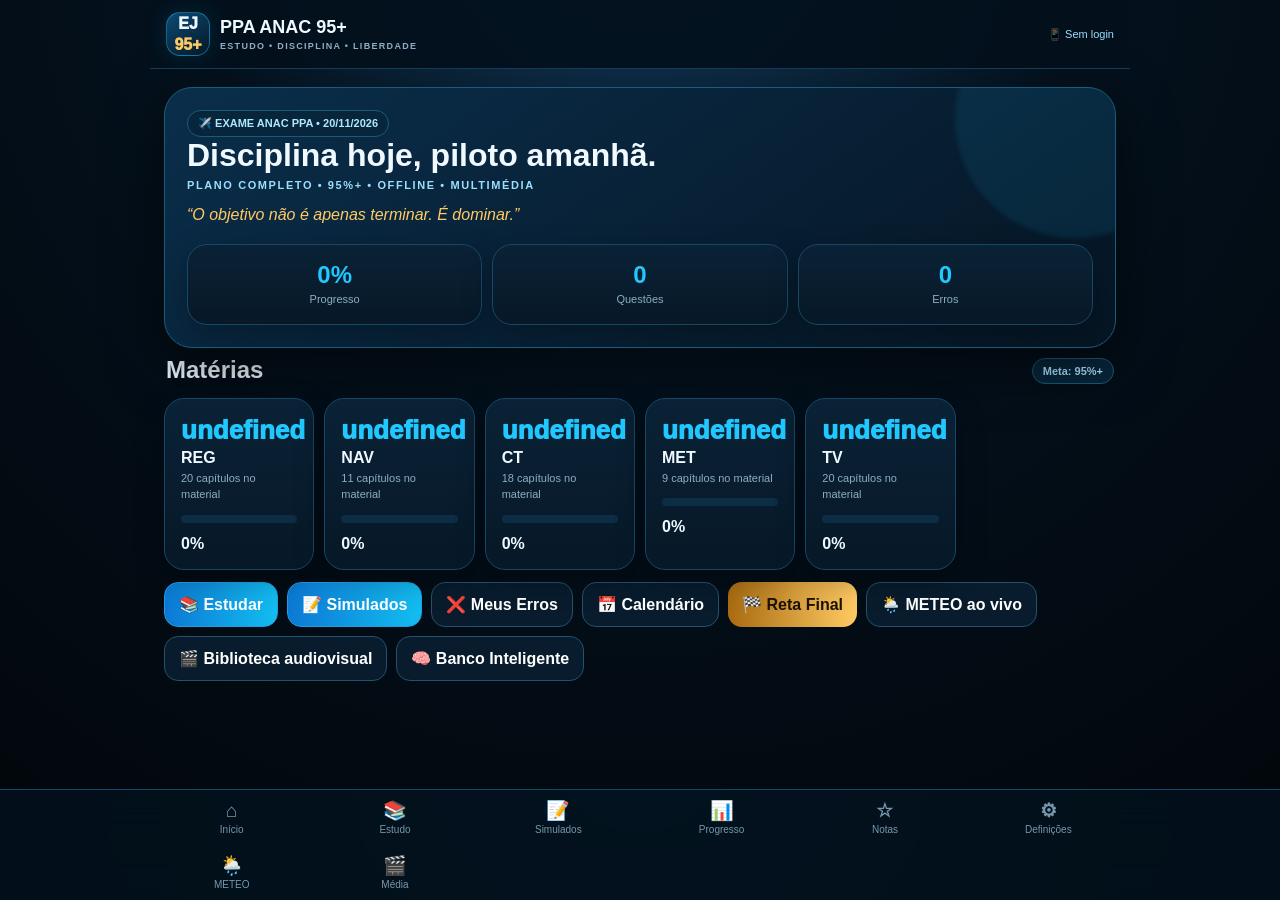
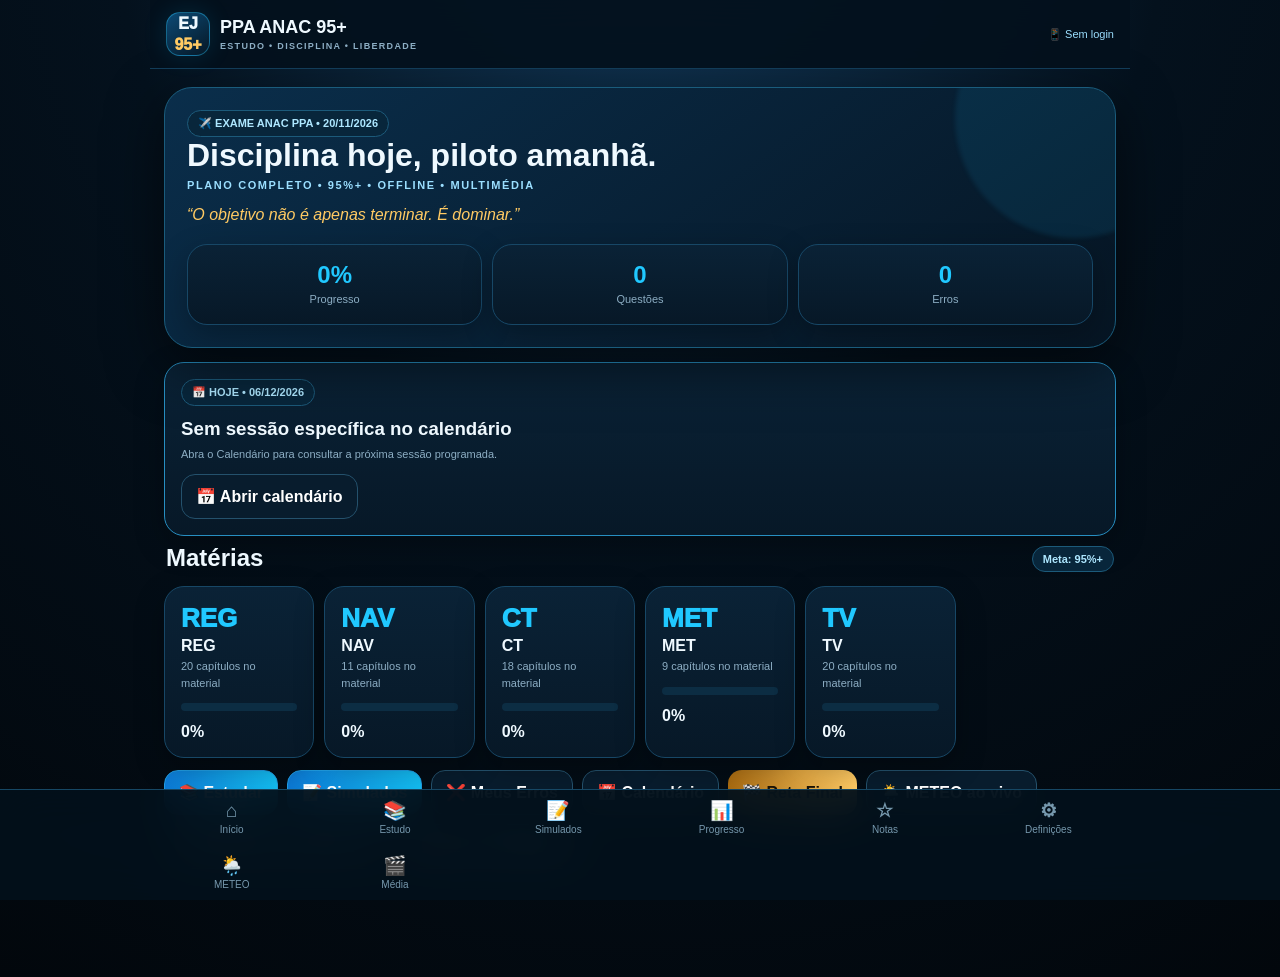
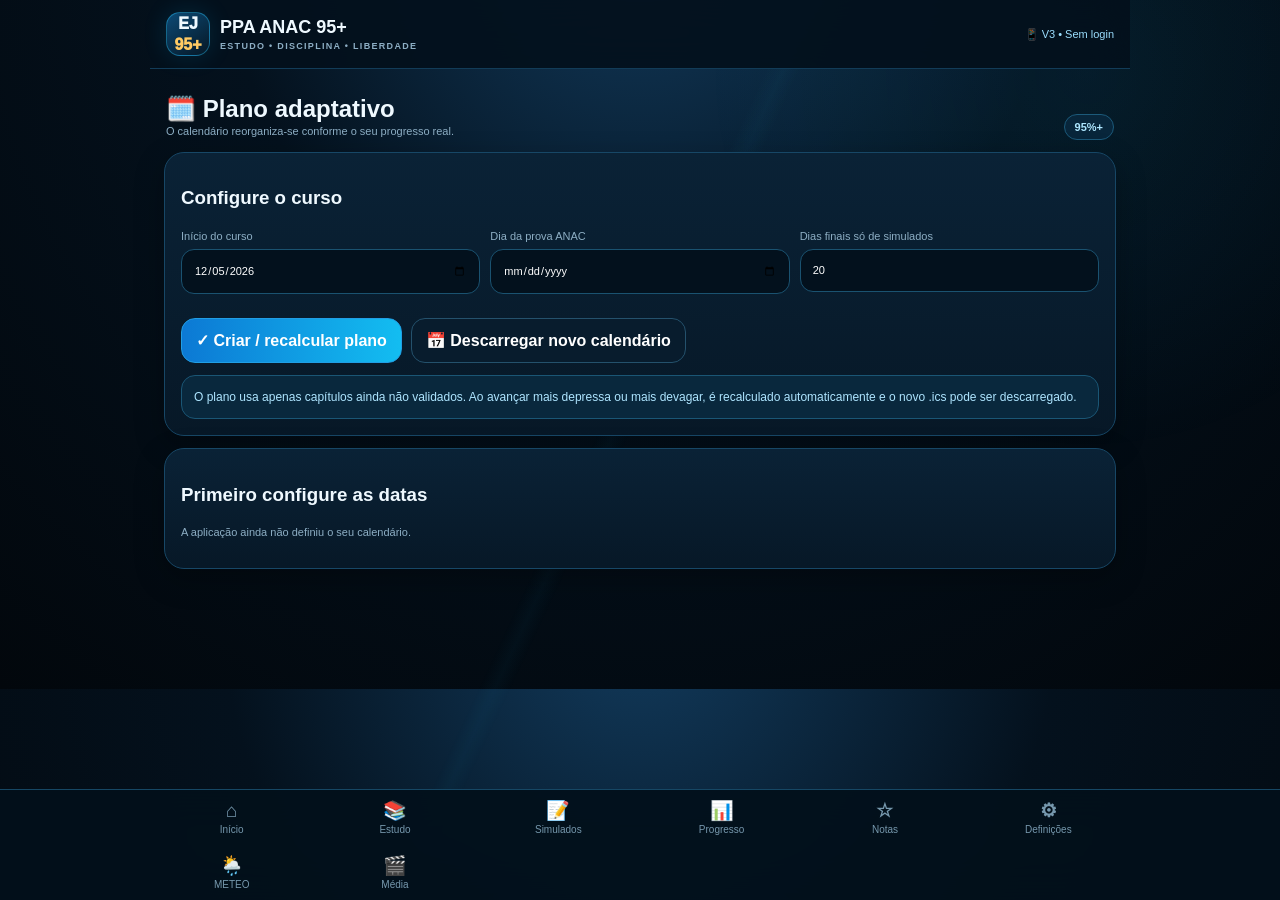
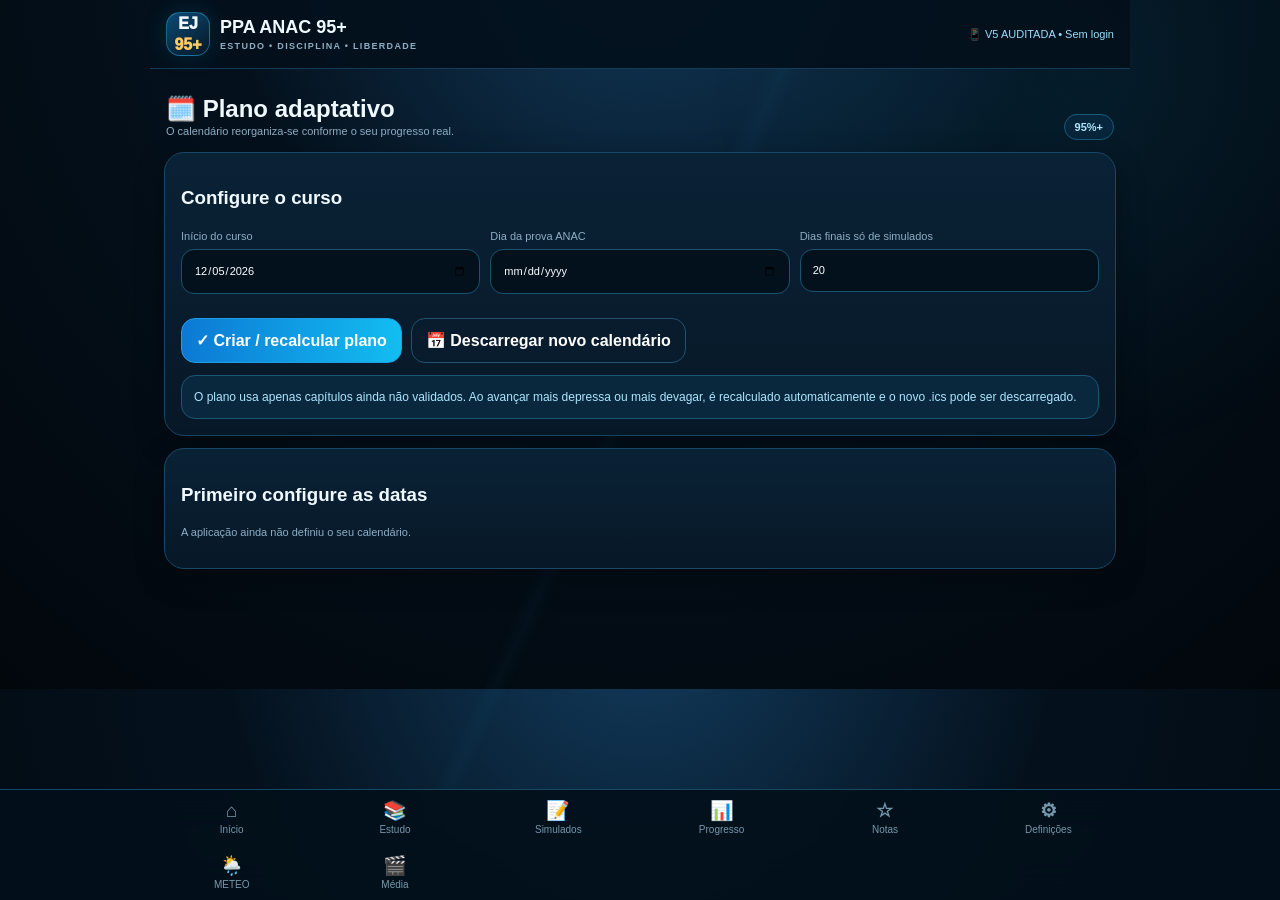
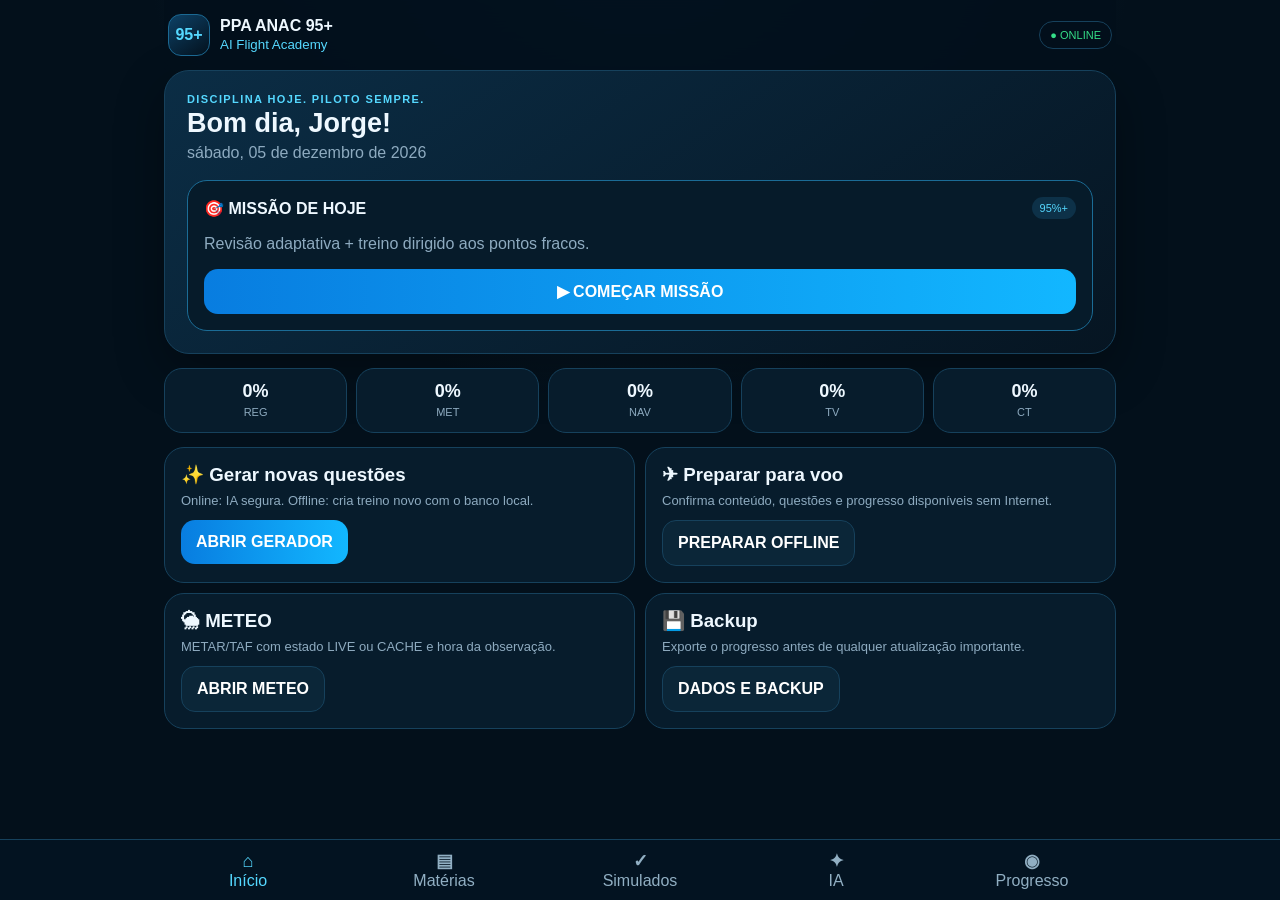
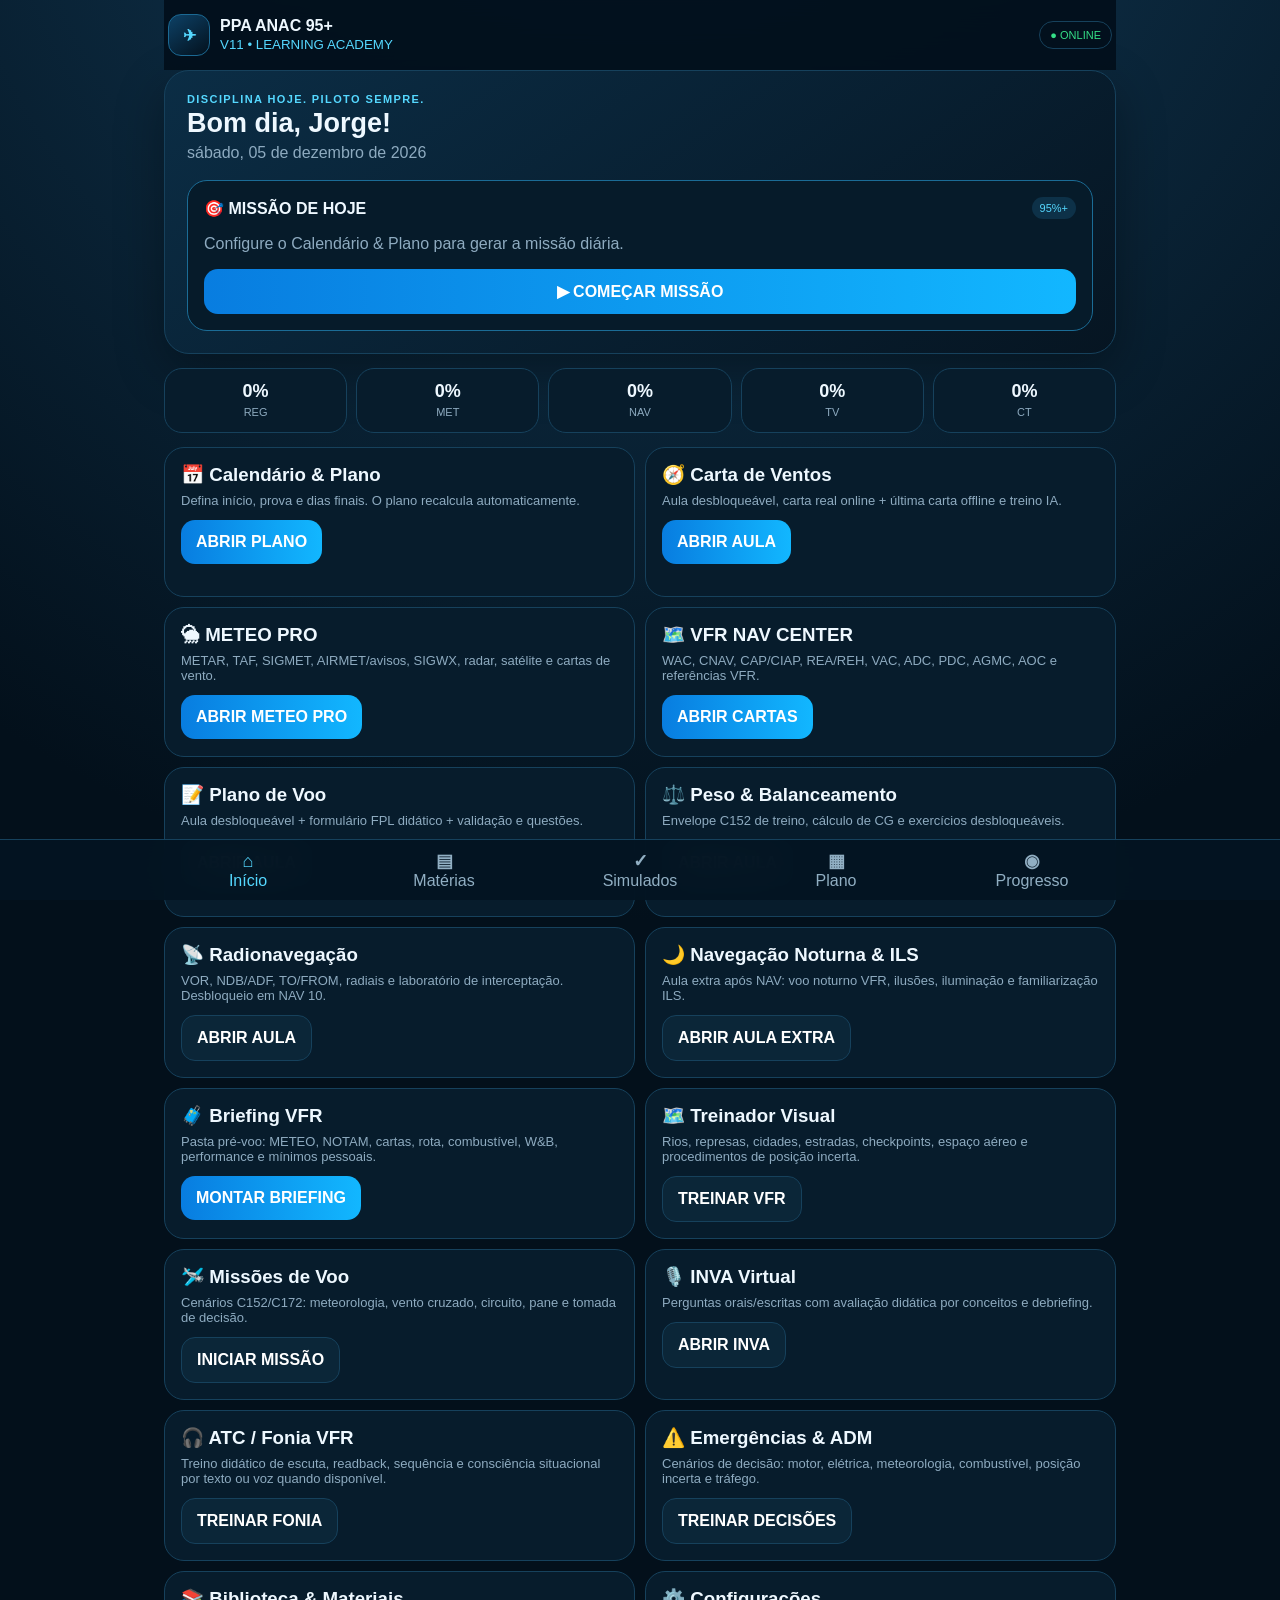
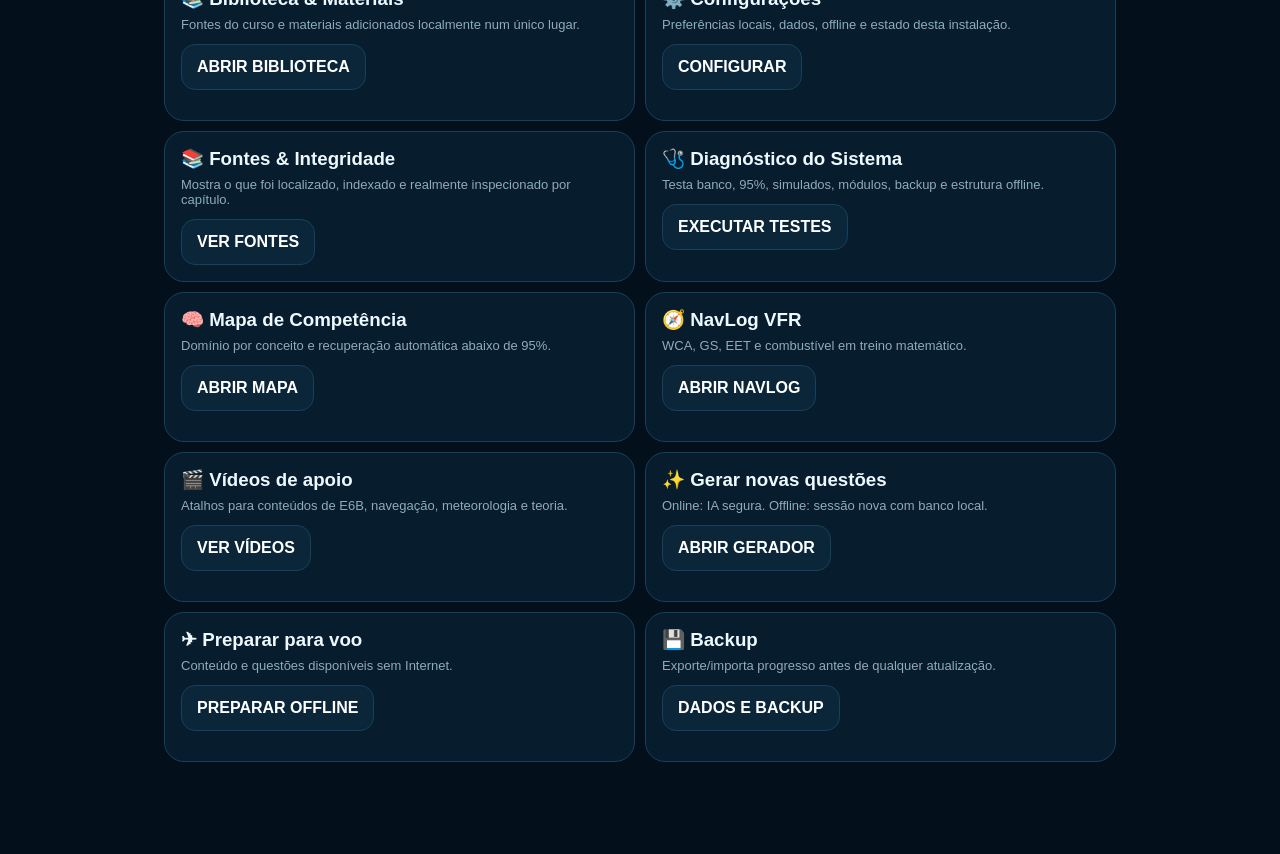
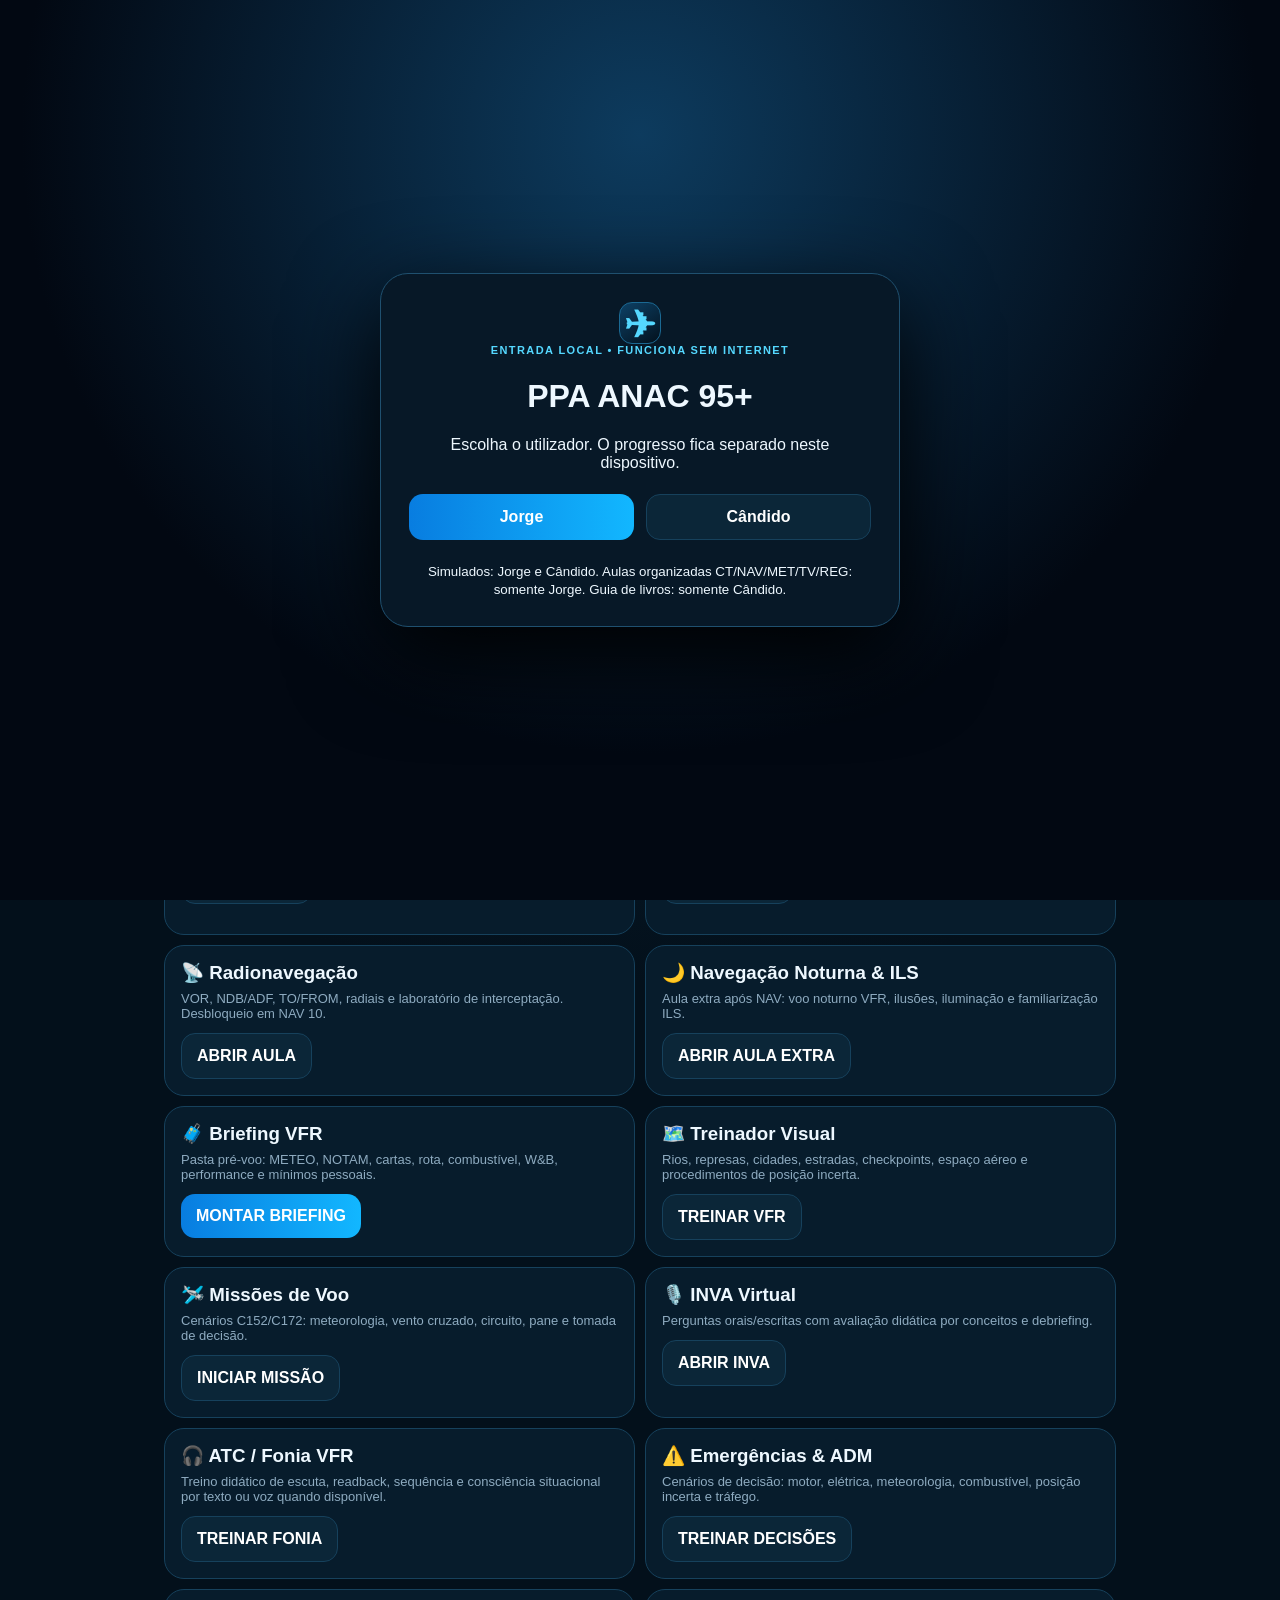
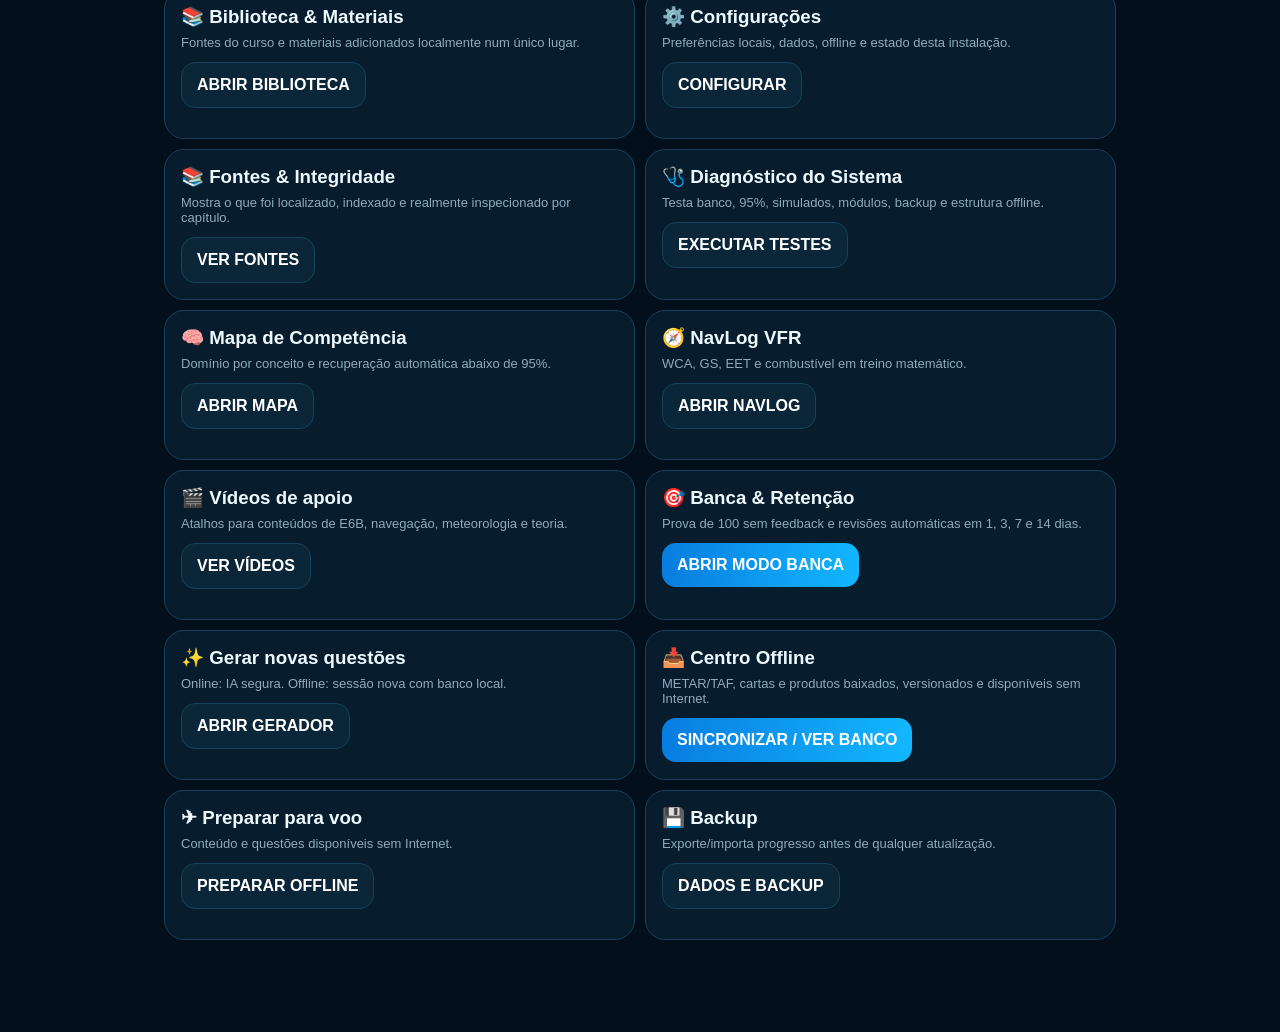
